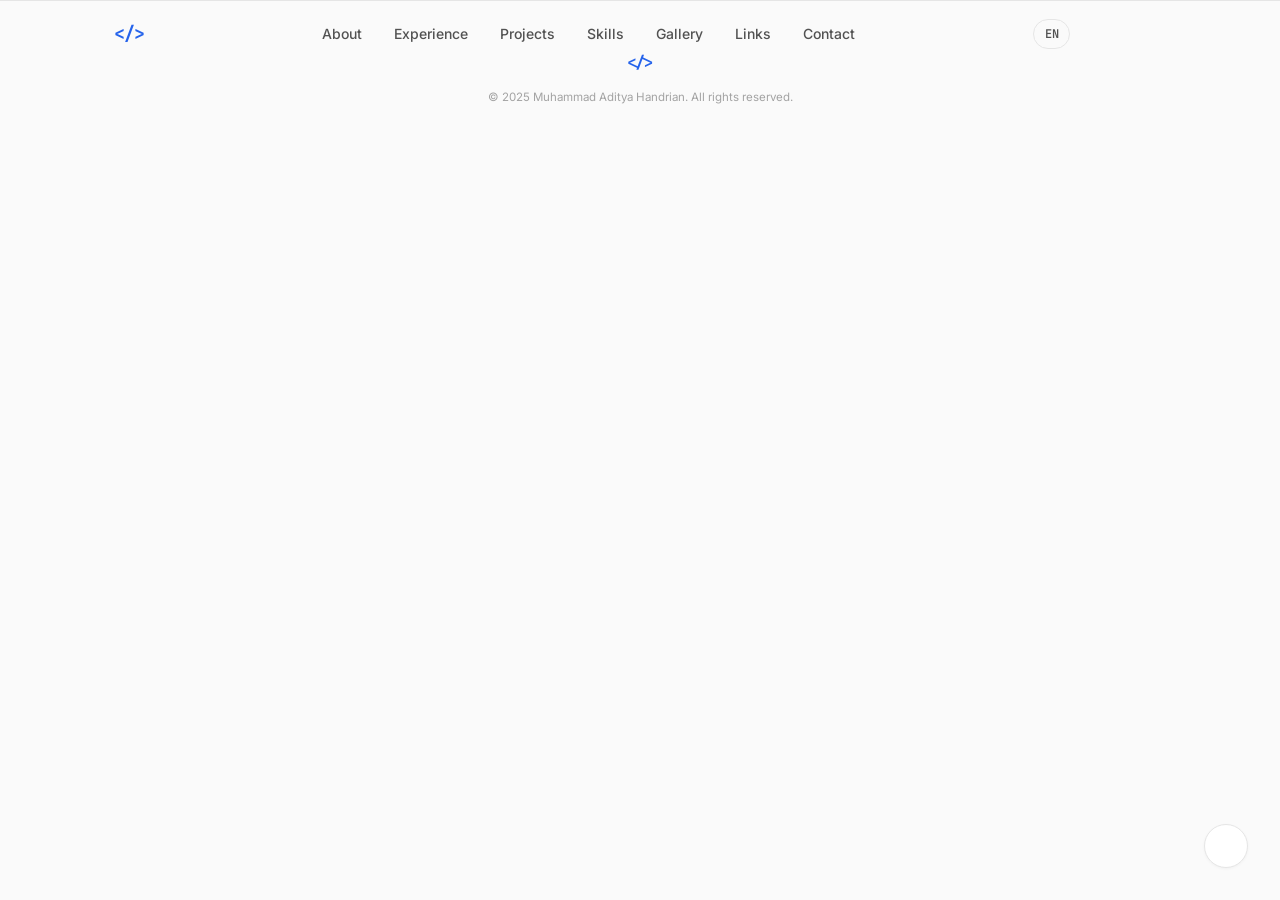
==== index.html @ bb3c5d25 "feat: redesign portfolio with minimalist theme - Clean, modern minimalist design with generous white" ====
<!DOCTYPE html>
<html lang="en" data-theme="dark">
<head>
    <meta charset="UTF-8">
    <meta name="viewport" content="width=device-width, initial-scale=1.0">
    <meta name="description" content="Muhammad Aditya Handrian | Informatics Engineering Student at ITS. Portfolio showcasing experience in business analysis, software development, and leadership.">
    <meta name="author" content="Muhammad Aditya Handrian">
    
    <!-- Open Graph / Facebook -->
    <meta property="og:type" content="website">
    <meta property="og:url" content="https://adityahandrian.github.io/">
    <meta property="og:title" content="Muhammad Aditya Handrian | Portfolio">
    <meta property="og:description" content="Informatics Engineering Student at ITS &amp; Business Analyst. Showcasing projects in software development, machine learning, and cloud computing.">
    <meta property="og:image" content="https://adityahandrian.github.io/assets/profile.jpg">

    <!-- Twitter -->
    <meta property="twitter:card" content="summary_large_image">
    <meta property="twitter:url" content="https://adityahandrian.github.io/">
    <meta property="twitter:title" content="Muhammad Aditya Handrian | Portfolio">
    <meta property="twitter:description" content="Informatics Engineering Student at ITS &amp; Business Analyst. Showcasing projects in software development, machine learning, and cloud computing.">
    <meta property="twitter:image" content="https://adityahandrian.github.io/assets/profile.jpg">

    <title>Aditya Handrian | Portfolio</title>
    <link rel="preconnect" href="https://fonts.googleapis.com">
    <link rel="preconnect" href="https://fonts.gstatic.com" crossorigin>
    <link href="https://fonts.googleapis.com/css2?family=Inter:wght@300;400;500;600;700;800&family=JetBrains+Mono:wght@400;500&display=swap" rel="stylesheet">
    <script src="https://unpkg.com/lucide@latest/dist/umd/lucide.js"></script>
    <link rel="stylesheet" href="style.css?v=3.0">
</head>
<body>

    <!-- NAVBAR -->
    <nav class="navbar" id="navbar">
        <div class="nav-container">
            <a href="#about" class="nav-logo"><span class="logo-bracket">&lt;/&gt;</span></a>
            <ul class="nav-links" id="navLinks">
                <li><a href="#about" class="nav-link" data-lang-en="About" data-lang-id="Tentang">About</a></li>
                <li><a href="#experience" class="nav-link" data-lang-en="Experience" data-lang-id="Pengalaman">Experience</a></li>
                <li><a href="#projects" class="nav-link" data-lang-en="Projects" data-lang-id="Proyek">Projects</a></li>
                <li><a href="#skills" class="nav-link" data-lang-en="Skills" data-lang-id="Keahlian">Skills</a></li>
                <li><a href="#gallery" class="nav-link" data-lang-en="Gallery" data-lang-id="Galeri">Gallery</a></li>
                <li><a href="#links" class="nav-link" data-lang-en="Links" data-lang-id="Tautan">Links</a></li>
                <li><a href="#contact" class="nav-link" data-lang-en="Contact" data-lang-id="Kontak">Contact</a></li>
            </ul>
            <div style="display: flex; align-items: center; gap: 0.75rem;">
                <button class="lang-toggle" id="langToggle" aria-label="Switch language">EN</button>
                <button class="share-btn-nav" id="shareBtnNav" aria-label="Share profile" title="Share Profile">
                    <i data-lucide="share-2" style="width: 18px; height: 18px;"></i>
                </button>
                <button class="theme-toggle" id="themeToggle" aria-label="Toggle theme">
                    <i data-lucide="moon" class="icon-moon"></i>
                    <i data-lucide="sun" class="icon-sun" style="display: none;"></i>
                </button>
                <button class="nav-toggle" id="navToggle" aria-label="Toggle navigation"><span class="hamburger"></span></button>
            </div>
        </div>
    </nav>

    <!-- ABOUT / HERO -->
    <section class="about-hero page-section" id="about">
        <div class="container relative">
            <div class="about-hero-grid">
                <div class="about-hero-content">
                    <div class="hero-badge"><span class="badge-dot"></span><span data-lang-en="Open to Opportunities" data-lang-id="Terbuka untuk Peluang">Open to Opportunities</span></div>
                    <h1 class="hero-name">Muhammad Aditya<br><span class="hero-name--accent">Handrian</span></h1>
                    <p class="hero-title"><span data-lang-en="Undergraduate Informatics Engineering Student at" data-lang-id="Mahasiswa S1 Teknik Informatika di">Undergraduate Informatics Engineering Student at</span> <span class="text-accent">ITS</span></p>
                    
                    <div class="about-text-modern">
                        <p data-lang-en="I'm Aditya, an Informatics Engineering student at <strong>Institut Teknologi Sepuluh Nopember (ITS)</strong>. I'm drawn to the intersection where technology meets real-world impact, translating technical concepts into solutions that genuinely help people and organizations." data-lang-id="Saya Aditya, mahasiswa Teknik Informatika di <strong>Institut Teknologi Sepuluh Nopember (ITS)</strong>. Saya tertarik pada titik temu antara teknologi dan dampak dunia nyata, menerjemahkan konsep teknis menjadi solusi yang benar-benar membantu orang dan organisasi.">I'm Aditya, an Informatics Engineering student at <strong>Institut Teknologi Sepuluh Nopember (ITS)</strong>. I'm drawn to the intersection where technology meets real-world impact, translating technical concepts into solutions that genuinely help people and organizations.</p>
                        <p data-lang-en="What excites me most is the chance to work with diverse teams where each member brings something unique to the table. I've gained hands-on experience as a <strong>Business Analyst Intern</strong>, a <strong>Teaching Assistant</strong>, and a <strong>Frontend Web Engineer</strong>. These roles have taught me the importance of empathy, clear communication, and seeing problems from multiple perspectives." data-lang-id="Yang paling membuat saya bersemangat adalah kesempatan untuk bekerja dengan tim yang beragam di mana setiap anggota membawa sesuatu yang unik. Saya telah memperoleh pengalaman langsung sebagai <strong>Magang Business Analyst</strong>, <strong>Asisten Dosen</strong>, dan <strong>Frontend Web Engineer</strong>. Peran-peran ini telah mengajarkan saya pentingnya empati, komunikasi yang jelas, dan melihat masalah dari berbagai perspektif.">What excites me most is the chance to work with diverse teams where each member brings something unique to the table. I've gained hands-on experience as a <strong>Business Analyst Intern</strong>, a <strong>Teaching Assistant</strong>, and a <strong>Frontend Web Engineer</strong>. These roles have taught me the importance of empathy, clear communication, and seeing problems from multiple perspectives.</p>
                        <p data-lang-en="I believe the best outcomes come from collaborative teamwork and a willingness to adapt. I'm always looking for opportunities to contribute, learn alongside others, and dive into new frameworks to expand my skill set." data-lang-id="Saya percaya hasil terbaik datang dari kerja sama tim yang kolaboratif dan kesediaan untuk beradaptasi. Saya selalu mencari peluang untuk berkontribusi, belajar bersama orang lain, dan mendalami framework baru untuk memperluas keahlian saya.">I believe the best outcomes come from collaborative teamwork and a willingness to adapt. I'm always looking for opportunities to contribute, learn alongside others, and dive into new frameworks to expand my skill set.</p>
                    </div>

                    <div class="hero-cta">
                        <a href="#contact" class="btn btn--primary"><i data-lucide="send" class="btn-icon"></i><span data-lang-en="Get in Touch" data-lang-id="Hubungi Saya">Get in Touch</span></a>
                        <a href="#experience" class="btn btn--outline"><i data-lucide="briefcase" class="btn-icon"></i><span data-lang-en="View Experience" data-lang-id="Lihat Pengalaman">View Experience</span></a>
                        <div class="resume-dropdown" id="heroResumeDropdown">
                            <button class="btn btn--outline btn-resume" id="heroResumeBtnToggle" aria-haspopup="true" aria-expanded="false">
                                <i data-lucide="file-text" class="btn-icon"></i>
                                <span data-lang-en="Resume / CV" data-lang-id="CV / Resume">Resume / CV</span>
                                <i data-lucide="chevron-down" class="btn-chevron"></i>
                            </button>
                            <div class="resume-dropdown-menu" id="heroResumeMenu">
                                <a href="assets/resume.pdf" target="_blank" class="resume-dropdown-item">
                                    <i data-lucide="eye"></i>
                                    <span data-lang-en="View Resume" data-lang-id="Lihat CV (Tanpa Unduh)">View Resume</span>
                                </a>
                                <a href="assets/resume.pdf" download="Muhammad_Aditya_Handrian_Resume.pdf" class="resume-dropdown-item">
                                    <i data-lucide="download"></i>
                                    <span data-lang-en="Download Resume" data-lang-id="Unduh CV">Download Resume</span>
                                </a>
                            </div>
                        </div>
                    </div>
                    
                    <div class="about-stats-modern">
                        <div class="stat-card"><div class="stat-icon"><i data-lucide="code-2"></i></div><div class="stat-info"><span class="stat-number">7+</span><span class="stat-label" data-lang-en="Technologies" data-lang-id="Teknologi">Technologies</span></div></div>
                        <div class="stat-card"><div class="stat-icon"><i data-lucide="award"></i></div><div class="stat-info"><span class="stat-number">9+</span><span class="stat-label" data-lang-en="Certifications" data-lang-id="Sertifikasi">Certifications</span></div></div>
                        <div class="stat-card"><div class="stat-icon"><i data-lucide="users"></i></div><div class="stat-info"><span class="stat-number">6+</span><span class="stat-label" data-lang-en="Organizations" data-lang-id="Organisasi">Organizations</span></div></div>
                    </div>
                </div>

                <div class="about-image-wrapper">
                    <div class="about-image-container">
                        <div class="about-image-fallback">
                            <span class="fallback-initials">AH</span>
                        </div>
                        <img src="assets/profile.jpg" alt="Muhammad Aditya Handrian" class="about-image" onload="this.previousElementSibling.style.display='none';" onerror="this.style.display='none'; this.previousElementSibling.style.display='flex';">
                    </div>
                </div>
            </div>
        </div>
    </section>

    <!-- EXPERIENCE -->
    <section class="section section--alt page-section" id="experience">
        <div class="container">
            <div class="section-header"><span class="section-label">02 / Experience</span><h2 class="section-title" data-lang-en="Where I've Contributed" data-lang-id="Kontribusi Saya">Where I've Contributed</h2></div>
            <div class="exp-tabs">
                <button class="exp-tab active" data-tab="professional"><i data-lucide="briefcase"></i> <span data-lang-en="Professional" data-lang-id="Profesional">Professional</span></button>
                <button class="exp-tab" data-tab="academic"><i data-lucide="graduation-cap"></i> <span data-lang-en="Academic" data-lang-id="Akademik">Academic</span></button>
                <button class="exp-tab" data-tab="organization"><i data-lucide="users"></i> <span data-lang-en="Organization" data-lang-id="Organisasi">Organization</span></button>
            </div>

            <!-- Professional Tab -->
            <div class="exp-content active" id="tab-professional">
                <div class="timeline">
                    <div class="timeline-item"><div class="timeline-marker"></div><div class="timeline-card">
                        <div class="timeline-header"><div><h3 class="timeline-role" data-lang-en="Business Analyst Intern" data-lang-id="Magang Business Analyst">Business Analyst Intern</h3><p class="timeline-company">DOT Indonesia</p></div><span class="timeline-date" data-lang-en="Feb 2026 - Present" data-lang-id="Feb 2026 - Sekarang">Feb 2026 - Present</span></div>
                        <p class="timeline-desc" data-lang-en="Collaborating with stakeholders to gather and document business requirements, ensuring technical solutions align with business objectives. Working closely with cross-functional teams to analyze workflows and support data-driven decision-making." data-lang-id="Berkolaborasi dengan pemangku kepentingan untuk mengumpulkan dan mendokumentasikan kebutuhan bisnis, memastikan solusi teknis selaras dengan tujuan bisnis. Bekerja sama dengan tim lintas fungsi untuk menganalisis alur kerja dan mendukung pengambilan keputusan berbasis data.">Collaborating with stakeholders to gather and document business requirements, ensuring technical solutions align with business objectives. Working closely with cross-functional teams to analyze workflows and support data-driven decision-making.</p>
                        <div class="timeline-tags"><span class="tag" data-lang-en="Business Analysis" data-lang-id="Analisis Bisnis">Business Analysis</span><span class="tag" data-lang-en="Stakeholder Management" data-lang-id="Manajemen Stakeholder">Stakeholder Management</span><span class="tag" data-lang-en="Documentation" data-lang-id="Dokumentasi">Documentation</span></div>
                    </div></div>
                    <div class="timeline-item"><div class="timeline-marker"></div><div class="timeline-card">
                        <div class="timeline-header"><div><h3 class="timeline-role" data-lang-en="Event Staff" data-lang-id="Staf Acara">Event Staff</h3><p class="timeline-company">PM-BEM BERDAMPAK 2025 | Ministry of Education &amp; Culture</p></div><span class="timeline-date">Jul - Dec 2025</span></div>
                        <p class="timeline-desc" data-lang-en="Supported event coordination for a national-level education initiative under Indonesia's Ministry of Education and Culture, contributing to impactful programs that reached communities across East Java." data-lang-id="Mendukung koordinasi acara untuk inisiatif pendidikan tingkat nasional di bawah Kementerian Pendidikan &amp; Kebudayaan RI, berkontribusi pada program-program berdampak yang menjangkau masyarakat di seluruh Jawa Timur.">Supported event coordination for a national-level education initiative under Indonesia's Ministry of Education and Culture, contributing to impactful programs that reached communities across East Java.</p>
                        <div class="timeline-tags"><span class="tag" data-lang-en="Government" data-lang-id="Pemerintah">Government</span><span class="tag" data-lang-en="Event Coordination" data-lang-id="Koordinasi Acara">Event Coordination</span><span class="tag" data-lang-en="Education" data-lang-id="Pendidikan">Education</span></div>
                    </div></div>
                </div>
            </div>

            <!-- Academic Tab -->
            <div class="exp-content" id="tab-academic">
                <div class="timeline">
                    <div class="timeline-item"><div class="timeline-marker"></div><div class="timeline-card">
                        <div class="timeline-header"><div><h3 class="timeline-role" data-lang-en="Bachelor of Informatics Engineering (B.S.)" data-lang-id="S1 Teknik Informatika">Bachelor of Informatics Engineering (B.S.)</h3><p class="timeline-company">Institut Teknologi Sepuluh Nopember (ITS)</p></div><span class="timeline-date" data-lang-en="2023 - Present" data-lang-id="2023 - Sekarang">2023 - Present</span></div>
                        <p class="timeline-desc" data-lang-en="Pursuing an undergraduate degree in Informatics Engineering with a focus on software engineering, database design, and systems analysis. Maintained active involvement in academic labs and student-led engineering initiatives." data-lang-id="Menempuh pendidikan sarjana S1 Teknik Informatika dengan fokus pada rekayasa perangkat lunak, perancangan basis data, dan analisis sistem. Aktif berpartisipasi dalam laboratorium akademik dan inisiatif rekayasa mahasiswa.">Pursuing an undergraduate degree in Informatics Engineering with a focus on software engineering, database design, and systems analysis. Maintained active involvement in academic labs and student-led engineering initiatives.</p>
                        <div class="timeline-tags"><span class="tag">ITS Surabaya</span><span class="tag" data-lang-en="Software Engineering" data-lang-id="Rekayasa Perangkat Lunak">Software Engineering</span><span class="tag" data-lang-en="Database Systems" data-lang-id="Sistem Basis Data">Database Systems</span><span class="tag" data-lang-en="Algorithms &amp; Data Structures" data-lang-id="Algoritma &amp; Struktur Data">Algorithms &amp; Data Structures</span></div>
                    </div></div>
                    <div class="timeline-item"><div class="timeline-marker"></div><div class="timeline-card">
                        <div class="timeline-header"><div><h3 class="timeline-role" data-lang-en="Teaching Assistant - Software Development Concepts" data-lang-id="Asisten Dosen - Konsep Pengembangan Perangkat Lunak">Teaching Assistant - Software Development Concepts</h3><p class="timeline-company">Institut Teknologi Sepuluh Nopember (ITS)</p></div><span class="timeline-date" data-lang-en="Aug 2025 - Jan 2026" data-lang-id="Agt 2025 - Jan 2026">Aug 2025 - Jan 2026</span></div>
                        <p class="timeline-desc" data-lang-en="Had the privilege of supporting fellow students in understanding core software development methodologies. Facilitated lab sessions, reviewed assignments, and guided peers through practical exercises, learning just as much as I taught in the process." data-lang-id="Mendapat kehormatan untuk mendukung rekan mahasiswa dalam memahami metodologi inti pengembangan perangkat lunak. Memfasilitasi sesi laboratorium, meninjau tugas, dan membimbing rekan sejawat melalui latihan praktis, belajar sama banyaknya dengan yang saya ajarkan dalam prosesnya.">Had the privilege of supporting fellow students in understanding core software development methodologies. Facilitated lab sessions, reviewed assignments, and guided peers through practical exercises, learning just as much as I taught in the process.</p>
                        <div class="timeline-tags"><span class="tag" data-lang-en="Mentoring" data-lang-id="Bimbingan">Mentoring</span><span class="tag" data-lang-en="Software Development" data-lang-id="Pengembangan Perangkat Lunak">Software Development</span><span class="tag" data-lang-en="Peer Learning" data-lang-id="Belajar Bersama">Peer Learning</span></div>
                    </div></div>
                    <div class="timeline-item"><div class="timeline-marker"></div><div class="timeline-card">
                        <div class="timeline-header"><div><h3 class="timeline-role" data-lang-en="Frontend Web Engineer - MONA" data-lang-id="Frontend Web Engineer - MONA">Frontend Web Engineer - MONA</h3><p class="timeline-company">Institut Teknologi Sepuluh Nopember (ITS)</p></div><span class="timeline-date">Sep - Dec 2025</span></div>
                        <p class="timeline-desc" data-lang-en="Developed the frontend for MONA, an AI-powered financial management application. Focused on crafting an intuitive, user-friendly interface that makes complex financial data feel approachable and actionable." data-lang-id="Mengembangkan frontend untuk MONA, aplikasi pengelolaan keuangan berbasis AI. Berfokus pada pembuatan antarmuka yang intuitif dan ramah pengguna yang membuat data keuangan kompleks terasa mudah dipahami dan ditindaklanjuti.">Developed the frontend for MONA, an AI-powered financial management application. Focused on crafting an intuitive, user-friendly interface that makes complex financial data feel approachable and actionable.</p>
                        <div class="timeline-tags"><span class="tag" data-lang-en="Frontend Development" data-lang-id="Pengembangan Frontend">Frontend Development</span><span class="tag" data-lang-en="AI Integration" data-lang-id="Integrasi AI">AI Integration</span><span class="tag">UI/UX</span></div>
                    </div></div>
                    <div class="timeline-item"><div class="timeline-marker"></div><div class="timeline-card">
                        <div class="timeline-header"><div><h3 class="timeline-role" data-lang-en="Guest Speaker" data-lang-id="Pembicara Tamu">Guest Speaker</h3><p class="timeline-company">ITS CAMP 2025</p></div><span class="timeline-date" data-lang-en="Aug 2025" data-lang-id="Agt 2025">Aug 2025</span></div>
                        <p class="timeline-desc" data-lang-en='Presented a session on "Digital Ethics &amp; Wise Communication in the Technology Era" to inspire and educate new students on responsible digital behavior and effective communication.' data-lang-id='Mempresentasikan sesi tentang "Etika Digital &amp; Komunikasi Bijak di Era Teknologi" untuk menginspirasi dan mengedukasi mahasiswa baru tentang perilaku digital yang bertanggung jawab dan komunikasi yang efektif.'>Presented a session on "Digital Ethics &amp; Wise Communication in the Technology Era" to inspire and educate new students on responsible digital behavior and effective communication.</p>
                        <div class="timeline-tags"><span class="tag" data-lang-en="Public Speaking" data-lang-id="Presentasi Publik">Public Speaking</span><span class="tag" data-lang-en="Digital Ethics" data-lang-id="Etika Digital">Digital Ethics</span><span class="tag" data-lang-en="Communication" data-lang-id="Komunikasi">Communication</span></div>
                    </div></div>
                </div>
            </div>

            <!-- Organization Tab -->
            <div class="exp-content" id="tab-organization">
                <div class="timeline">
                    <div class="timeline-item"><div class="timeline-marker"></div><div class="timeline-card">
                        <div class="timeline-header"><div><h3 class="timeline-role" data-lang-en="Staff of Social &amp; Community Affairs Ministry" data-lang-id="Staf Kementerian Sosial &amp; Pengabdian Masyarakat">Staff of Social &amp; Community Affairs Ministry</h3><p class="timeline-company">BEM ITS</p></div><span class="timeline-date">Mar 2025 - Apr 2026</span></div>
                        <p class="timeline-desc" data-lang-en="Contributed to social impact programs under the Student Executive Board of ITS, including serving as <strong>Project Officer for SOCARE 2025</strong> and <strong>Head of Consumption Division for ITS Mengajar for Indonesia 2025</strong>." data-lang-id="Berkontribusi pada program dampak sosial di bawah Badan Eksekutif Mahasiswa (BEM) ITS, termasuk menjabat sebagai <strong>Project Officer SOCARE 2025</strong> dan <strong>Ketua Divisi Konsumsi ITS Mengajar untuk Indonesia 2025</strong>.">Contributed to social impact programs under the Student Executive Board of ITS, including serving as <strong>Project Officer for SOCARE 2025</strong> and <strong>Head of Consumption Division for ITS Mengajar for Indonesia 2025</strong>.</p>
                        <div class="timeline-tags"><span class="tag" data-lang-en="Social Impact" data-lang-id="Dampak Sosial">Social Impact</span><span class="tag" data-lang-en="Project Management" data-lang-id="Manajemen Proyek">Project Management</span><span class="tag" data-lang-en="Community Service" data-lang-id="Pengabdian Masyarakat">Community Service</span></div>
                    </div></div>
                    <div class="timeline-item"><div class="timeline-marker"></div><div class="timeline-card">
                        <div class="timeline-header"><div><h3 class="timeline-role" data-lang-en="Head of Event Division - INCLENATION 2025" data-lang-id="Ketua Divisi Acara - INCLENATION 2025">Head of Event Division - INCLENATION 2025</h3><p class="timeline-company">BEM FTEIC ITS</p></div><span class="timeline-date">Mar - Aug 2025</span></div>
                        <p class="timeline-desc" data-lang-en="Led the event planning division, working with a dedicated team to conceptualize, organize, and deliver engaging events. This role taught me a great deal about delegation, creative problem-solving, and the value of empowering team members." data-lang-id="Memimpin divisi perencanaan acara, bekerja dengan tim yang berdedikasi untuk mengonseptualisasikan, menyelenggarakan, dan menyajikan acara-acara yang menarik. Peran ini mengajarkan saya banyak hal tentang delegasi, pemecahan masalah secara kreatif, dan nilai pemberdayaan anggota tim.">Led the event planning division, working with a dedicated team to conceptualize, organize, and deliver engaging events. This role taught me a great deal about delegation, creative problem-solving, and the value of empowering team members.</p>
                        <div class="timeline-tags"><span class="tag" data-lang-en="Leadership" data-lang-id="Kepemimpinan">Leadership</span><span class="tag" data-lang-en="Event Planning" data-lang-id="Perencanaan Acara">Event Planning</span><span class="tag" data-lang-en="Team Empowerment" data-lang-id="Pemberdayaan Tim">Team Empowerment</span></div>
                    </div></div>
                    <div class="timeline-item"><div class="timeline-marker"></div><div class="timeline-card">
                        <div class="timeline-header"><div><h3 class="timeline-role" data-lang-en="Staff of Student Social Development &amp; Mentor" data-lang-id="Staf Pengembangan Sosial Mahasiswa &amp; Mentor">Staff of Student Social Development &amp; Mentor</h3><p class="timeline-company">HMTC ITS</p></div><span class="timeline-date">Feb 2025 - Feb 2026</span></div>
                        <p class="timeline-desc" data-lang-en="Actively contributed to student development programs, including mentoring for <strong>Nawasena</strong> and organizing <strong>HGTS (HMTC Goes to School) 2025</strong>, an outreach initiative introducing high school students to computer science." data-lang-id="Berkontribusi aktif dalam program pengembangan mahasiswa, termasuk mentoring untuk <strong>Nawasena</strong> dan mengorganisir <strong>HGTS (HMTC Goes to School) 2025</strong>, sebuah inisiatif penjangkauan untuk memperkenalkan ilmu komputer kepada siswa SMA.">Actively contributed to student development programs, including mentoring for <strong>Nawasena</strong> and organizing <strong>HGTS (HMTC Goes to School) 2025</strong>, an outreach initiative introducing high school students to computer science.</p>
                        <div class="timeline-tags"><span class="tag" data-lang-en="Mentoring" data-lang-id="Bimbingan">Mentoring</span><span class="tag" data-lang-en="Student Outreach" data-lang-id="Sosialisasi Siswa">Student Outreach</span><span class="tag" data-lang-en="Community" data-lang-id="Komunitas">Community</span></div>
                    </div></div>
                    <div class="timeline-item"><div class="timeline-marker"></div><div class="timeline-card">
                        <div class="timeline-header"><div><h3 class="timeline-role" data-lang-en="Public Relations Staff &amp; MC" data-lang-id="Staf Hubungan Masyarakat &amp; MC">Public Relations Staff &amp; MC</h3><p class="timeline-company">Schematics ITS</p></div><span class="timeline-date" data-lang-en="Mar - Nov 2024" data-lang-id="Mar - Nov 2024">Mar - Nov 2024</span></div>
                        <p class="timeline-desc" data-lang-en="Managed public communications and served as Master of Ceremonies for the Bootcamp &amp; Seminar of Technology - Basic, connecting audiences with technology insights through engaging presentations." data-lang-id="Mengelola komunikasi publik dan bertindak sebagai Master of Ceremonies untuk Bootcamp &amp; Seminar Teknologi - Basic, menghubungkan audiens dengan wawasan teknologi melalui presentasi yang menarik.">Managed public communications and served as Master of Ceremonies for the Bootcamp &amp; Seminar of Technology - Basic, connecting audiences with technology insights through engaging presentations.</p>
                        <div class="timeline-tags"><span class="tag" data-lang-en="Public Relations" data-lang-id="Hubungan Masyarakat">Public Relations</span><span class="tag">MC</span><span class="tag" data-lang-en="Communication" data-lang-id="Komunikasi">Communication</span></div>
                    </div></div>
                    <div class="timeline-item"><div class="timeline-marker"></div><div class="timeline-card">
                        <div class="timeline-header"><div><h3 class="timeline-role" data-lang-en="Event Staff" data-lang-id="Staf Acara">Event Staff</h3><p class="timeline-company">BEM FTEIC ITS &amp; PAMMITS</p></div><span class="timeline-date">Mar - Dec 2024</span></div>
                        <p class="timeline-desc" data-lang-en="Supported event execution for ELITEXPESRAF 2024, Inclenation 2024, and PAMMITS, gaining valuable experience in logistics, coordination, and teamwork across multiple large-scale campus events." data-lang-id="Mendukung pelaksanaan acara untuk ELITEXPESRAF 2024, Inclenation 2024, dan PAMMITS, memperoleh pengalaman berharga dalam logistik, koordinasi, dan kerja tim di berbagai acara kampus skala besar.">Supported event execution for ELITEXPESRAF 2024, Inclenation 2024, and PAMMITS, gaining valuable experience in logistics, coordination, and teamwork across multiple large-scale campus events.</p>
                        <div class="timeline-tags"><span class="tag" data-lang-en="Event Management" data-lang-id="Manajemen Acara">Event Management</span><span class="tag" data-lang-en="Logistics" data-lang-id="Logistik">Logistics</span><span class="tag" data-lang-en="Teamwork" data-lang-id="Kerja Tim">Teamwork</span></div>
                    </div></div>
                </div>
            </div>
        </div>
    </section>

    <!-- PROJECTS -->
    <section class="section page-section" id="projects">
        <div class="container">
            <div class="section-header"><span class="section-label">03 / Projects</span><h2 class="section-title" data-lang-en="Things I've Built" data-lang-id="Karya Saya">Things I've Built</h2></div>
            <div class="projects-grid">
                <!-- MONA -->
                <div class="project-card project-card--featured">
                    <div class="project-card__image-container">
                        <div class="browser-mockup">
                            <div class="browser-mockup__header">
                                <div class="browser-mockup__dots">
                                    <span class="browser-mockup__dot"></span>
                                    <span class="browser-mockup__dot"></span>
                                    <span class="browser-mockup__dot"></span>
                                </div>
                                <div class="browser-mockup__address">senopati.its.ac.id/mona</div>
                            </div>
                            <div class="project-card__slider">
                                <div class="project-card__slides">
                                    <div class="project-card__slide"><img src="assets/Project/Mona/image.png" alt="MONA Screenshot 1" data-gallery-category="project-mona" data-image-index="0"></div>
                                    <div class="project-card__slide"><img src="assets/Project/Mona/image (1).png" alt="MONA Screenshot 2" data-gallery-category="project-mona" data-image-index="1"></div>
                                </div>
                                <button class="project-slider-btn project-slider-btn--prev" aria-label="Previous screenshot"><i data-lucide="chevron-left"></i></button>
                                <button class="project-slider-btn project-slider-btn--next" aria-label="Next screenshot"><i data-lucide="chevron-right"></i></button>
                                <div class="project-slider-dots">
                                    <span class="project-slider-dot active"></span>
                                    <span class="project-slider-dot"></span>
                                </div>
                            </div>
                        </div>
                    </div>
                    <div class="project-card__content">
                        <div class="project-card__top"><div class="project-card__icon"><i data-lucide="wallet"></i></div><span class="project-card__label" data-lang-en="Featured Project" data-lang-id="Proyek Utama">Featured Project</span></div>
                        <h3 class="project-card__title">MONA <span class="project-card__title--sub">(Money Assistant)</span></h3>
                        <p class="project-card__subtitle" data-lang-en="Your Intelligent Personal Finance Companion" data-lang-id="Asisten Finansial Pribadi Cerdas Anda">Your Intelligent Personal Finance Companion</p>
                        <p class="project-card__desc" data-lang-en="MONA is an intelligent personal finance companion designed to help users take complete control of their financial future. Built with modern technology and user-centric design, MONA makes managing money simple, secure, and insightful. Contributed as a Frontend Web Engineer, crafting the interface that brings complex financial data to life." data-lang-id="MONA adalah asisten keuangan pribadi cerdas yang dirancang untuk membantu pengguna mengendalikan masa depan finansial mereka. Dibangun dengan teknologi modern dan desain yang berpusat pada pengguna, MONA membuat pengelolaan uang menjadi sederhana, aman, dan berwawasan luas. Berkontribusi sebagai Frontend Web Engineer, merancang antarmuka yang menghidupkan data keuangan yang kompleks.">MONA is an intelligent personal finance companion designed to help users take complete control of their financial future. Built with modern technology and user-centric design, MONA makes managing money simple, secure, and insightful. Contributed as a Frontend Web Engineer, crafting the interface that brings complex financial data to life.</p>
                        <div class="project-card__tech"><span class="tech-badge" data-lang-en="Frontend Engineering" data-lang-id="Rekayasa Frontend">Frontend Engineering</span><span class="tech-badge" data-lang-en="AI Integration" data-lang-id="Integrasi AI">AI Integration</span><span class="tech-badge">UI/UX Design</span><span class="tech-badge">FinTech</span></div>
                        <div class="project-card__bottom">
                            <div class="project-card__role"><i data-lucide="user" class="role-icon"></i><span data-lang-en="Role: Frontend Web Engineer" data-lang-id="Peran: Frontend Web Engineer">Role: Frontend Web Engineer</span></div>
                            <a href="https://senopati.its.ac.id/mona" target="_blank" rel="noopener noreferrer" class="project-card__link"><i data-lucide="external-link"></i><span data-lang-en="Visit Platform" data-lang-id="Kunjungi Platform">Visit Platform</span></a>
                        </div>
                    </div>
                </div>

                <!-- Pelita -->
                <div class="project-card project-card--featured">
                    <div class="project-card__image-container">
                        <div class="phone-mockup">
                            <div class="phone-mockup__speaker"></div>
                            <div class="project-card__slider">
                                <div class="project-card__slides">
                                    <div class="project-card__slide"><img src="assets/Project/Pelita/d7e94b10-2734-49cf-8708-bcc07bcc9039.jpg" alt="Pelita Screenshot 1" data-gallery-category="project-pelita" data-image-index="0"></div>
                                    <div class="project-card__slide"><img src="assets/Project/Pelita/b0dc643f-a807-4aff-bc85-608408d337e7.jpg" alt="Pelita Screenshot 2" data-gallery-category="project-pelita" data-image-index="1"></div>
                                    <div class="project-card__slide"><img src="assets/Project/Pelita/8415ea43-351f-4734-b07c-0012fa416c3e.jpg" alt="Pelita Screenshot 3" data-gallery-category="project-pelita" data-image-index="2"></div>
                                </div>
                                <button class="project-slider-btn project-slider-btn--prev" aria-label="Previous screenshot"><i data-lucide="chevron-left"></i></button>
                                <button class="project-slider-btn project-slider-btn--next" aria-label="Next screenshot"><i data-lucide="chevron-right"></i></button>
                                <div class="project-slider-dots">
                                    <span class="project-slider-dot active"></span>
                                    <span class="project-slider-dot"></span>
                                    <span class="project-slider-dot"></span>
                                </div>
                            </div>
                        </div>
                    </div>
                    <div class="project-card__content">
                        <div class="project-card__top">
                            <div class="project-card__icon" style="background: rgba(16, 185, 129, 0.1); color: #10b981;">
                                <i data-lucide="accessibility"></i>
                            </div>
                            <span class="project-card__label" data-lang-en="Featured Project" data-lang-id="Proyek Utama">Featured Project</span>
                        </div>
                        <h3 class="project-card__title">Pelita <span class="project-card__title--sub">(Accessibility Superapp)</span></h3>
                        <p class="project-card__subtitle" data-lang-en="Voice &amp; Haptic Guided Assistant for Visually Impaired" data-lang-id="Asisten Panduan Suara &amp; Haptic untuk Tunanetra">Voice &amp; Haptic Guided Assistant for Visually Impaired</p>
                        <p class="project-card__desc" data-lang-en="An accessibility superapp designed for visually impaired users. Features a custom tactile GestureShell loop navigation engine, on-device Edge AI using TensorFlow Lite for real-time object detection (Quantized MobileNet SSD) and Google ML Kit for Text/Banknote Recognition, and a telemetry-based safety service that uses accelerometer sensors to detect falls or panic states to trigger emergency GPS messages." data-lang-id="Superapp aksesibilitas yang dirancang untuk pengguna tunanetra. Menampilkan mesin navigasi loop taktil GestureShell kustom, Edge AI langsung di perangkat menggunakan TensorFlow Lite untuk deteksi objek real-time (Quantized MobileNet SSD) dan Google ML Kit untuk Pengenalan Teks/Uang Kertas, serta layanan keselamatan berbasis telemetri yang menggunakan sensor akselerometer untuk mendeteksi jatuh atau kondisi panik guna memicu pesan GPS darurat.">An accessibility superapp designed for visually impaired users. Features a custom tactile GestureShell loop navigation engine, on-device Edge AI using TensorFlow Lite for real-time object detection (Quantized MobileNet SSD) and Google ML Kit for Text/Banknote Recognition, and a telemetry-based safety service that uses accelerometer sensors to detect falls or panic states to trigger emergency GPS messages.</p>
                        <div class="project-card__tech">
                            <span class="tech-badge">Flutter</span>
                            <span class="tech-badge">Dart</span>
                            <span class="tech-badge">TFLite (Edge AI)</span>
                            <span class="tech-badge">Google ML Kit</span>
                            <span class="tech-badge">Riverpod</span>
                            <span class="tech-badge">Isar DB</span>
                            <span class="tech-badge" data-lang-en="Sensor Telemetry" data-lang-id="Telemetri Sensor">Sensor Telemetry</span>
                        </div>
                        <div class="project-card__bottom">
                            <div class="project-card__role">
                                <i data-lucide="user" class="role-icon"></i>
                                <span data-lang-en="Role: Lead Mobile &amp; AI Developer" data-lang-id="Peran: Pengembang Mobile &amp; AI Utama">Role: Lead Mobile &amp; AI Developer</span>
                            </div>
                            <a href="https://github.com/AdityaHandrian/Pelita.git" target="_blank" rel="noopener noreferrer" class="project-card__link">
                                <i data-lucide="github"></i>
                                <span data-lang-en="Source Code" data-lang-id="Kode Sumber">Source Code</span>
                            </a>
                        </div>
                    </div>
                </div>

                <!-- Product Recommendation System -->
                <div class="project-card">
                    <div class="project-card__image-container">
                        <div class="browser-mockup">
                            <div class="browser-mockup__header">
                                <div class="browser-mockup__dots">
                                    <span class="browser-mockup__dot"></span>
                                    <span class="browser-mockup__dot"></span>
                                    <span class="browser-mockup__dot"></span>
                                </div>
                                <div class="browser-mockup__address">localhost:8501</div>
                            </div>
                            <div class="project-card__slider">
                                <div class="project-card__slides">
                                    <div class="project-card__slide"><img src="assets/Project/Product Recommendation System/0.png" alt="Recommendation System Screenshot 1" data-gallery-category="project-rec" data-image-index="0"></div>
                                    <div class="project-card__slide"><img src="assets/Project/Product Recommendation System/0 (1).png" alt="Recommendation System Screenshot 2" data-gallery-category="project-rec" data-image-index="1"></div>
                                </div>
                                <button class="project-slider-btn project-slider-btn--prev" aria-label="Previous screenshot"><i data-lucide="chevron-left"></i></button>
                                <button class="project-slider-btn project-slider-btn--next" aria-label="Next screenshot"><i data-lucide="chevron-right"></i></button>
                                <div class="project-slider-dots">
                                    <span class="project-slider-dot active"></span>
                                    <span class="project-slider-dot"></span>
                                </div>
                            </div>
                        </div>
                    </div>
                    <div class="project-card__content">
                        <div class="project-card__top"><div class="project-card__icon"><i data-lucide="shopping-bag"></i></div><span class="project-card__label" data-lang-en="Machine Learning" data-lang-id="Pembelajaran Mesin">Machine Learning</span></div>
                        <h3 class="project-card__title" data-lang-en="Product Recommendation System" data-lang-id="Sistem Rekomendasi Produk">Product Recommendation System</h3>
                        <p class="project-card__subtitle" data-lang-en="Comparative ML Recommendation Platform" data-lang-id="Platform Rekomendasi ML Komparatif">Comparative ML Recommendation Platform</p>
                        <p class="project-card__desc" data-lang-en='A comparative web platform benchmarking four recommendation algorithms (KNN, SVD++, NCF, and CBF) in real-time using Lazada review datasets. Features personalized and contextual recommendations (e.g., "because you viewed this") alongside an AI-powered sentiment analysis module for automated customer review processing.' data-lang-id='Platform web komparatif yang membandingkan empat algoritma rekomendasi (KNN, SVD++, NCF, dan CBF) secara real-time menggunakan dataset ulasan Lazada. Fitur rekomendasi yang dipersonalisasi dan kontekstual (misal, "karena Anda melihat ini") serta modul analisis sentimen berbasis AI untuk pemrosesan ulasan pelanggan secara otomatis.'>A comparative web platform benchmarking four recommendation algorithms (KNN, SVD++, NCF, and CBF) in real-time using Lazada review datasets. Features personalized and contextual recommendations (e.g., "because you viewed this") alongside an AI-powered sentiment analysis module for automated customer review processing.</p>
                        <div class="project-card__tech"><span class="tech-badge" data-lang-en="Machine Learning" data-lang-id="Pembelajaran Mesin">Machine Learning</span><span class="tech-badge" data-lang-en="Frontend Engineering" data-lang-id="Rekayasa Frontend">Frontend Engineering</span><span class="tech-badge" data-lang-en="Sentiment Analysis" data-lang-id="Analisis Sentimen">Sentiment Analysis</span><span class="tech-badge" data-lang-en="Recommendation Systems" data-lang-id="Sistem Rekomendasi">Recommendation Systems</span></div>
                        <div class="project-card__bottom">
                            <div class="project-card__role"><i data-lucide="user" class="role-icon"></i><span data-lang-en="Role: ML/Frontend Engineer" data-lang-id="Peran: ML/Frontend Engineer">Role: ML/Frontend Engineer</span></div>
                            <a href="https://github.com/AdityaHandrian/kelompokfprsbp" target="_blank" rel="noopener noreferrer" class="project-card__link"><i data-lucide="code"></i><span data-lang-en="Source Code" data-lang-id="Kode Sumber">Source Code</span></a>
                        </div>
                    </div>
                </div>
            </div>
        </div>
    </section>

    <!-- SKILLS & CERTIFICATIONS -->
    <section class="section section--alt page-section" id="skills">
        <div class="container">
            <div class="section-header"><span class="section-label">04 / Skills &amp; Certifications</span><h2 class="section-title" data-lang-en="What I Work With" data-lang-id="Keahlian &amp; Sertifikasi">What I Work With</h2></div>
            <div class="skills-grid">
                <div class="skill-category">
                    <div class="skill-category__header"><i data-lucide="cpu" class="skill-category__icon"></i><h3 data-lang-en="Hard Skills" data-lang-id="Keahlian Teknis">Hard Skills</h3></div>
                    <div class="skill-list">
                        <div class="skill-item"><div class="skill-item__icon" style="--accent:#3776AB"><i data-lucide="terminal"></i></div><span>Python</span></div>
                        <div class="skill-item"><div class="skill-item__icon" style="--accent:#00599C"><i data-lucide="code-2"></i></div><span>C++</span></div>
                        <div class="skill-item"><div class="skill-item__icon" style="--accent:#FF2D20"><i data-lucide="server"></i></div><span>Laravel</span></div>
                        <div class="skill-item"><div class="skill-item__icon" style="--accent:#02569B"><i data-lucide="smartphone"></i></div><span>Flutter</span></div>
                        <div class="skill-item"><div class="skill-item__icon" style="--accent:#0175C2"><i data-lucide="zap"></i></div><span>Dart</span></div>
                        <div class="skill-item"><div class="skill-item__icon" style="--accent:#FFCA28"><i data-lucide="flame"></i></div><span>Firebase</span></div>
                        <div class="skill-item"><div class="skill-item__icon" style="--accent:#FF9900"><i data-lucide="cloud"></i></div><span>AWS / Cloud</span></div>
                        <div class="skill-item"><div class="skill-item__icon" style="--accent:#217346"><i data-lucide="table-2"></i></div><span>Excel</span></div>
                        <div class="skill-item"><div class="skill-item__icon" style="--accent:#F29111"><i data-lucide="database"></i></div><span>SQL</span></div>
                        <div class="skill-item"><div class="skill-item__icon" style="--accent:#FF6B6B"><i data-lucide="layout"></i></div><span>UI/UX</span></div>
                        <div class="skill-item"><div class="skill-item__icon" style="--accent:#A259FF"><i data-lucide="pen-tool"></i></div><span>Figma</span></div>
                        <div class="skill-item"><div class="skill-item__icon" style="--accent:#2C7AC3"><i data-lucide="map"></i></div><span>ArcGIS</span></div>
                    </div>
                </div>
                <div class="skill-category">
                    <div class="skill-category__header"><i data-lucide="heart" class="skill-category__icon"></i><h3 data-lang-en="Soft Skills" data-lang-id="Keahlian Interpersonal">Soft Skills</h3></div>
                    <div class="skill-list">
                        <div class="skill-item"><div class="skill-item__icon" style="--accent:#FFD93D"><i data-lucide="crown"></i></div><span data-lang-en="Leadership" data-lang-id="Kepemimpinan">Leadership</span></div>
                        <div class="skill-item"><div class="skill-item__icon" style="--accent:#6BCB77"><i data-lucide="lightbulb"></i></div><span data-lang-en="Problem Solving" data-lang-id="Pemecahan Masalah">Problem Solving</span></div>
                        <div class="skill-item"><div class="skill-item__icon" style="--accent:#4D96FF"><i data-lucide="users"></i></div><span data-lang-en="Team Collaboration" data-lang-id="Kolaborasi Tim">Team Collaboration</span></div>
                        <div class="skill-item"><div class="skill-item__icon" style="--accent:#FF6B6B"><i data-lucide="clock"></i></div><span data-lang-en="Time Management" data-lang-id="Manajemen Waktu">Time Management</span></div>
                    </div>
                </div>
            </div>
            <div class="certs-section">
                <div class="skill-category__header" style="margin-bottom:2rem"><i data-lucide="badge-check" class="skill-category__icon"></i><h3 data-lang-en="Certifications" data-lang-id="Sertifikasi Resmi">Certifications</h3></div>
                <div class="certs-grid">
                    <div class="cert-card"><div class="cert-card__logo cert-card__logo--aws"><i data-lucide="cloud"></i></div><div class="cert-card__info"><h4>Cloud Security Builder</h4><p>AWS Academy · Jan 2026</p></div></div>
                    <div class="cert-card"><div class="cert-card__logo cert-card__logo--aws"><i data-lucide="globe"></i></div><div class="cert-card__info"><h4>Cloud Web Application Builder</h4><p>AWS Academy · Jan 2026</p></div></div>
                    <div class="cert-card"><div class="cert-card__logo cert-card__logo--aws"><i data-lucide="git-branch"></i></div><div class="cert-card__info"><h4>Microservices &amp; CI/CD Pipeline Builder</h4><p>AWS Academy · Jan 2026</p></div></div>
                    <div class="cert-card"><div class="cert-card__logo cert-card__logo--aws"><i data-lucide="database"></i></div><div class="cert-card__info"><h4>Data Engineering</h4><p>AWS Academy · Jan 2026</p></div></div>
                    <div class="cert-card"><div class="cert-card__logo cert-card__logo--aws"><i data-lucide="brain"></i></div><div class="cert-card__info"><h4>Machine Learning Foundations</h4><p>AWS Academy · Jan 2026</p></div></div>
                    <div class="cert-card"><div class="cert-card__logo cert-card__logo--aws"><i data-lucide="sparkles"></i></div><div class="cert-card__info"><h4>Generative AI Foundations</h4><p>AWS Academy · Jan 2026</p></div></div>
                    <div class="cert-card"><div class="cert-card__logo cert-card__logo--aws"><i data-lucide="shield"></i></div><div class="cert-card__info"><h4>Cloud Security Foundations</h4><p>AWS Academy · Jan 2026</p></div></div>
                    <div class="cert-card"><div class="cert-card__logo cert-card__logo--palo"><i data-lucide="shield-check"></i></div><div class="cert-card__info"><h4>Security Operations Fundamentals</h4><p>Palo Alto Networks · Jan 2026</p></div></div>
                    <div class="cert-card"><div class="cert-card__logo cert-card__logo--palo"><i data-lucide="lock"></i></div><div class="cert-card__info"><h4>Cybersecurity Foundation</h4><p>Palo Alto Networks · Jan 2026</p></div></div>
                </div>
            </div>
        </div>
    </section>

    <!-- GALLERY -->
    <section class="section page-section" id="gallery">
        <div class="container">
            <div class="section-header">
                <span class="section-label">05 / Gallery</span>
                <h2 class="section-title" data-lang-en="Life &amp; Activities" data-lang-id="Galeri &amp; Kegiatan">Life &amp; Activities</h2>
            </div>
            <div class="gallery-grid">
                <div class="gallery-card" data-gallery-category="dot">
                    <img src="assets/gallery/BUSINESS%20ANALYST%20DOT/Business%20Analyst%20Intern%20DOT.jpg" alt="Business Analyst Internship" class="gallery-img">
                    <div class="gallery-overlay">
                        <h4 data-lang-en="Business Analyst Internship" data-lang-id="Magang Business Analyst">Business Analyst Internship</h4>
                        <p data-lang-en="Working as a Business Analyst Intern at DOT Indonesia, analyzing requirements and designing solutions." data-lang-id="Bekerja sebagai Magang Business Analyst di DOT Indonesia, menganalisis kebutuhan dan merancang solusi.">Working as a Business Analyst Intern at DOT Indonesia, analyzing requirements and designing solutions.</p>
                    </div>
                </div>
                <div class="gallery-card" data-gallery-category="bem-its">
                    <img src="assets/gallery/BEM%20ITS/IMG_0945.JPG" alt="BEM ITS Leadership" class="gallery-img">
                    <div class="gallery-overlay">
                        <h4 data-lang-en="BEM ITS (Student Presidency)" data-lang-id="BEM ITS (Badan Eksekutif Mahasiswa)">BEM ITS (Student Presidency)</h4>
                        <p data-lang-en="Leading student organization initiatives and collaborating with various departments." data-lang-id="Memimpin inisiatif organisasi mahasiswa dan berkolaborasi dengan berbagai departemen.">Leading student organization initiatives and collaborating with various departments.</p>
                    </div>
                </div>
                <div class="gallery-card" data-gallery-category="hmtc">
                    <img src="assets/gallery/HMTC/IMG_4915.JPG" alt="HMTC Informatics Student Association" class="gallery-img">
                    <div class="gallery-overlay">
                        <h4 data-lang-en="HMTC Informatics Association" data-lang-id="Himpunan Mahasiswa HMTC">HMTC Informatics Association</h4>
                        <p data-lang-en="Organizing student activities, academic workshops, and student development programs at ITS." data-lang-id="Mengorganisir kegiatan mahasiswa, lokakarya akademis, dan program pengembangan di ITS.">Organizing student activities, academic workshops, and student development programs at ITS.</p>
                    </div>
                </div>
                <div class="gallery-card" data-gallery-category="hmtc-berbakti">
                    <img src="assets/gallery/HMTC%20Berbakti/DSCF9264.JPG" alt="HMTC Berbakti Social Responsibility" class="gallery-img">
                    <div class="gallery-overlay">
                        <h4>HMTC Berbakti</h4>
                        <p data-lang-en="Engaging in community outreach and development initiatives under HMTC's social responsibility programs." data-lang-id="Terlibat dalam pengabdian masyarakat dan program tanggung jawab sosial dari HMTC.">Engaging in community outreach and development initiatives under HMTC's social responsibility programs.</p>
                    </div>
                </div>
                <div class="gallery-card" data-gallery-category="its-mengajar">
                    <img src="assets/gallery/ITS%20MENGAJAR/DSC00940.JPG" alt="ITS Mengajar Volunteer" class="gallery-img">
                    <div class="gallery-overlay">
                        <h4 data-lang-en="ITS Mengajar Volunteer" data-lang-id="Relawan ITS Mengajar">ITS Mengajar Volunteer</h4>
                        <p data-lang-en="Volunteering to teach and mentor students in local communities to support education." data-lang-id="Menjadi relawan untuk mengajar dan membimbing siswa di komunitas lokal guna mendukung pendidikan.">Volunteering to teach and mentor students in local communities to support education.</p>
                    </div>
                </div>
                <div class="gallery-card" data-gallery-category="mahasiswa-berdampak">
                    <img src="assets/gallery/Mahasiswa%20Berdampak/IMG_9810.JPG" alt="Mahasiswa Berdampak" class="gallery-img">
                    <div class="gallery-overlay">
                        <h4>Mahasiswa Berdampak</h4>
                        <p data-lang-en="Participating in youth impact campaigns, social movements, and positive student initiatives." data-lang-id="Berpartisipasi dalam kampanye dampak kepemudaan, gerakan sosial, dan inisiatif mahasiswa positif.">Participating in youth impact campaigns, social movements, and positive student initiatives.</p>
                    </div>
                </div>
                <div class="gallery-card" data-gallery-category="rumah-pengabdian">
                    <img src="assets/gallery/Rumah%20Pengabdian%202%20BEM%20FTEIC%20X%20HMTC/IMG_3062.JPG" alt="Rumah Pengabdian Community Service" class="gallery-img">
                    <div class="gallery-overlay">
                        <h4>Rumah Pengabdian 2 (FTEIC x HMTC)</h4>
                        <p data-lang-en="Community service collaboration between BEM FTEIC and HMTC, developing local village facilities." data-lang-id="Kolaborasi pengabdian masyarakat antara BEM FTEIC dan HMTC, membangun fasilitas desa setempat.">Community service collaboration between BEM FTEIC and HMTC, developing local village facilities.</p>
                    </div>
                </div>
                <div class="gallery-card" data-gallery-category="socare">
                    <img src="assets/gallery/SOCARE/SOCARE%201.jpg" alt="SoCare Community Service" class="gallery-img">
                    <div class="gallery-overlay">
                        <h4 data-lang-en="SoCare Community Service" data-lang-id="Bakti Sosial SoCare">SoCare Community Service</h4>
                        <p data-lang-en="Participating in community service programs to foster social awareness and support." data-lang-id="Berpartisipasi dalam program bakti sosial untuk menumbuhkan kepedulian sosial dan memberikan bantuan.">Participating in community service programs to foster social awareness and support.</p>
                    </div>
                </div>
            </div>
        </div>
    </section>

    <!-- GALLERY MODAL -->
    <div class="gallery-modal" id="galleryModal">
        <div class="gallery-modal__overlay" id="galleryModalOverlay"></div>
        <div class="gallery-modal__container">
            <button class="gallery-modal__close" id="galleryModalClose" aria-label="Close modal">
                <i data-lucide="x"></i>
            </button>
            <div class="gallery-modal__content">
                <div class="gallery-modal__header">
                    <h3 class="gallery-modal__title" id="galleryModalTitle"></h3>
                    <p class="gallery-modal__desc" id="galleryModalDesc"></p>
                </div>
                <div class="gallery-modal__grid" id="galleryModalGrid"></div>
            </div>
        </div>
    </div>

    <!-- LIGHTBOX -->
    <div class="lightbox-viewer" id="lightboxViewer">
        <div class="lightbox-viewer__overlay" id="lightboxViewerOverlay"></div>
        <button class="lightbox-viewer__close" id="lightboxViewerClose" aria-label="Close viewer">
            <i data-lucide="x"></i>
        </button>
        <div class="lightbox-viewer__container">
            <button class="lightbox-viewer__btn lightbox-viewer__btn--prev" id="lightboxViewerPrev" aria-label="Previous image">
                <i data-lucide="chevron-left"></i>
            </button>
            <div class="lightbox-viewer__image-wrapper">
                <img src="" alt="" id="lightboxViewerImage" class="lightbox-viewer__img">
            </div>
            <button class="lightbox-viewer__btn lightbox-viewer__btn--next" id="lightboxViewerNext" aria-label="Next image">
                <i data-lucide="chevron-right"></i>
            </button>
        </div>
        <div class="lightbox-viewer__counter" id="lightboxViewerCounter"></div>
    </div>

    <!-- LINKS -->
    <section class="section page-section" id="links">
        <div class="container container--narrow">
            <div class="linktree-card">
                <div class="linktree-profile">
                    <div class="linktree-avatar">
                        <div class="about-image-fallback" style="font-size: 2rem;">AH</div>
                        <img src="assets/profile.jpg" alt="Muhammad Aditya Handrian" class="linktree-img" onload="this.previousElementSibling.style.display='none';" onerror="this.style.display='none'; this.previousElementSibling.style.display='flex';">
                    </div>
                    <h3 class="linktree-name">Muhammad Aditya Handrian</h3>
                    <p class="linktree-title" data-lang-en="Informatics Student &amp; Business Analyst" data-lang-id="Mahasiswa Informatika &amp; Business Analyst">Informatics Student &amp; Business Analyst</p>
                </div>
                <div class="linktree-links">
                    <a href="mailto:adityahandriann@gmail.com" class="linktree-btn">
                        <i data-lucide="mail"></i><span>Email</span>
                    </a>
                    <a href="https://www.linkedin.com/in/adityahandrian/" target="_blank" rel="noopener noreferrer" class="linktree-btn">
                        <i data-lucide="linkedin"></i><span>LinkedIn</span>
                    </a>
                    <a href="https://github.com/AdityaHandrian" target="_blank" rel="noopener noreferrer" class="linktree-btn">
                        <i data-lucide="github"></i><span>GitHub</span>
                    </a>
                    <a href="https://senopati.its.ac.id/mona" target="_blank" rel="noopener noreferrer" class="linktree-btn">
                        <i data-lucide="wallet"></i><span data-lang-en="MONA (Featured Project)" data-lang-id="MONA (Proyek Utama)">MONA (Featured Project)</span>
                    </a>
                    <a href="https://github.com/AdityaHandrian/Pelita.git" target="_blank" rel="noopener noreferrer" class="linktree-btn">
                        <i data-lucide="accessibility"></i><span data-lang-en="Pelita (Featured Project)" data-lang-id="Pelita (Proyek Utama)">Pelita (Featured Project)</span>
                    </a>
                    <div class="linktree-dropdown" id="linktreeResumeDropdown">
                        <button class="linktree-btn linktree-btn--resume linktree-dropdown-toggle" id="linktreeResumeBtnToggle">
                            <i data-lucide="file-text"></i>
                            <span data-lang-en="CV / Resume" data-lang-id="CV / Resume">CV / Resume</span>
                            <i data-lucide="chevron-down" class="linktree-chevron"></i>
                        </button>
                        <div class="linktree-dropdown-menu" id="linktreeResumeMenu">
                            <a href="assets/resume.pdf" target="_blank" class="linktree-dropdown-item">
                                <i data-lucide="eye"></i>
                                <span data-lang-en="View Resume" data-lang-id="Lihat CV (Tanpa Unduh)">View Resume</span>
                            </a>
                            <a href="assets/resume.pdf" download="Muhammad_Aditya_Handrian_Resume.pdf" class="linktree-dropdown-item">
                                <i data-lucide="download"></i>
                                <span data-lang-en="Download Resume" data-lang-id="Unduh CV">Download Resume</span>
                            </a>
                        </div>
                    </div>
                    <button class="linktree-btn" id="linktreeShareBtn" style="font-family: inherit;">
                        <i data-lucide="share-2"></i><span data-lang-en="Share Profile" data-lang-id="Bagikan Profil">Share Profile</span>
                    </button>
                    <a href="https://www.instagram.com/adityahandrian/" target="_blank" rel="noopener noreferrer" class="linktree-btn">
                        <i data-lucide="instagram"></i><span>Instagram</span>
                    </a>
                    <a href="https://x.com/adtyhn" target="_blank" rel="noopener noreferrer" class="linktree-btn">
                        <i data-lucide="twitter"></i><span>Twitter / X</span>
                    </a>
                </div>
            </div>
        </div>
    </section>

    <!-- CONTACT -->
    <section class="section page-section" id="contact">
        <div class="container">
            <div class="section-header"><span class="section-label">06 / Contact</span><h2 class="section-title" data-lang-en="Let's Connect" data-lang-id="Hubungi Saya">Let's Connect</h2></div>
            <div class="contact-grid-layout">
                <div class="contact-info-panel">
                    <h3 class="contact-subtitle" data-lang-en="Let's build something great together." data-lang-id="Mari berkarya bersama menciptakan sesuatu yang luar biasa.">Let's build something great together.</h3>
                    <p class="contact-desc" data-lang-en="I'm always open to discussing new opportunities, collaborations, creative ideas, or peer learning. Feel free to reach out on any of the platforms or drop an email directly!" data-lang-id="Saya selalu terbuka untuk mendiskusikan peluang baru, kolaborasi, ide kreatif, atau belajar bersama. Jangan ragu untuk menghubungi saya melalui platform manapun atau kirim email langsung!">I'm always open to discussing new opportunities, collaborations, creative ideas, or peer learning. Feel free to reach out on any of the platforms or drop an email directly!</p>
                    
                    <div class="contact-status-card">
                        <span class="status-indicator"></span>
                        <div class="status-details">
                            <strong data-lang-en="Availability Status" data-lang-id="Status Ketersediaan">Availability Status</strong>
                            <p data-lang-en="Open for Internship &amp; Part-time roles" data-lang-id="Terbuka untuk Magang &amp; Peran Paruh Waktu">Open for Internship &amp; Part-time roles</p>
                        </div>
                    </div>
                </div>

                <div class="contact-cards-grid">
                    <a href="mailto:adityahandriann@gmail.com" class="contact-card" id="contact-email">
                        <div class="contact-card__icon"><svg xmlns="http://www.w3.org/2000/svg" width="22" height="22" viewBox="0 0 24 24" fill="none" stroke="currentColor" stroke-width="2" stroke-linecap="round" stroke-linejoin="round"><rect width="20" height="16" x="2" y="4" rx="2"/><path d="m22 7-8.97 5.7a1.94 1.94 0 0 1-2.06 0L2 7"/></svg></div>
                        <div class="contact-card__info"><h4>Email</h4><p>adityahandriann@gmail.com</p></div>
                        <i data-lucide="arrow-up-right" class="contact-card__arrow"></i>
                    </a>
                    <a href="https://www.linkedin.com/in/adityahandrian/" target="_blank" rel="noopener noreferrer" class="contact-card" id="contact-linkedin">
                        <div class="contact-card__icon"><svg xmlns="http://www.w3.org/2000/svg" width="22" height="22" viewBox="0 0 24 24" fill="none" stroke="currentColor" stroke-width="2" stroke-linecap="round" stroke-linejoin="round"><path d="M16 8a6 6 0 0 1 6 6v7h-4v-7a2 2 0 0 0-2-2 2 2 0 0 0-2 2v7h-4v-7a6 6 0 0 1 6-6z"/><rect width="4" height="12" x="2" y="9"/><circle cx="4" cy="4" r="2"/></svg></div>
                        <div class="contact-card__info"><h4>LinkedIn</h4><p>linkedin.com/in/adityahandrian</p></div>
                        <i data-lucide="arrow-up-right" class="contact-card__arrow"></i>
                    </a>
                    <a href="https://www.instagram.com/adityahandrian/" target="_blank" rel="noopener noreferrer" class="contact-card" id="contact-instagram">
                        <div class="contact-card__icon"><svg xmlns="http://www.w3.org/2000/svg" width="22" height="22" viewBox="0 0 24 24" fill="none" stroke="currentColor" stroke-width="2" stroke-linecap="round" stroke-linejoin="round"><rect width="20" height="20" x="2" y="2" rx="5" ry="5"/><path d="M16 11.37A4 4 0 1 1 12.63 8 4 4 0 0 1 16 11.37z"/><line x1="17.5" x2="17.51" y1="6.5" y2="6.5"/></svg></div>
                        <div class="contact-card__info"><h4>Instagram</h4><p>@adityahandrian</p></div>
                        <i data-lucide="arrow-up-right" class="contact-card__arrow"></i>
                    </a>
                    <a href="https://x.com/adtyhn" target="_blank" rel="noopener noreferrer" class="contact-card" id="contact-twitter">
                        <div class="contact-card__icon"><svg xmlns="http://www.w3.org/2000/svg" width="22" height="22" viewBox="0 0 24 24" fill="none" stroke="currentColor" stroke-width="2" stroke-linecap="round" stroke-linejoin="round"><path d="M22 4s-.7 2.1-2 3.4c1.6 10-9.4 17.3-18 11.6 2.2.1 4.4-.6 6-2C3 15.5.5 9.6 3 5c2.2 2.6 5.6 4.1 9 4-.9-4.2 4-6.6 7-3.8 1.1 0 3-1.2 3-1.2z"/></svg></div>
                        <div class="contact-card__info"><h4>Twitter / X</h4><p>@adtyhn</p></div>
                        <i data-lucide="arrow-up-right" class="contact-card__arrow"></i>
                    </a>
                </div>
            </div>
        </div>
    </section>

    <!-- FOOTER -->
    <footer class="footer">
        <div class="container">
            <div class="footer-content">
                <a href="#about" class="footer-logo"><span class="logo-bracket">&lt;/&gt;</span></a>
                <p class="footer-copy">&copy; 2025 Muhammad Aditya Handrian. All rights reserved.</p>
            </div>
        </div>
    </footer>

    <!-- Background Music Player -->
    <div class="music-player" id="musicPlayer">
        <audio id="bgAudio" loop src="assets/bg-music.mp3?v=1.2"></audio>
        <button class="music-toggle" id="musicToggleBtn" aria-label="Toggle Background Music" title="Play Music">
            <div class="music-icon-wrapper">
                <i data-lucide="music" class="music-icon" id="musicIconPlaying"></i>
                <i data-lucide="volume-x" class="music-icon hidden" id="musicIconMuted"></i>
            </div>
            <div class="music-waves" id="musicWaves">
                <span></span><span></span><span></span><span></span>
            </div>
        </button>
        <div class="music-tooltip" id="musicTooltip">
            <span data-lang-en="Play ambient music 🎵" data-lang-id="Putar musik latar 🎵">Play ambient music 🎵</span>
        </div>
    </div>

    <!-- Share Modal -->
    <div class="share-modal" id="shareModal">
        <div class="share-modal__overlay" id="shareModalOverlay"></div>
        <div class="share-modal__container">
            <button class="share-modal__close" id="shareModalClose" aria-label="Close Share Modal">
                <i data-lucide="x"></i>
            </button>
            <div class="share-modal__content">
                <h3 class="share-modal__title" data-lang-en="Share Portfolio" data-lang-id="Bagikan Portofolio">Share Portfolio</h3>
                <p class="share-modal__desc" data-lang-en="Scan the QR code or copy the link to share this profile." data-lang-id="Pindai kode QR atau salin tautan untuk membagikan profil ini.">Scan the QR code or copy the link to share this profile.</p>
                
                <div class="share-card">
                    <div class="share-card__avatar">
                        <div class="about-image-fallback" style="font-size: 1.5rem;">AH</div>
                        <img src="assets/profile.jpg" alt="Muhammad Aditya Handrian" class="share-card__img" onload="this.previousElementSibling.style.display='none';" onerror="this.style.display='none'; this.previousElementSibling.style.display='flex';">
                    </div>
                    <div class="share-card__info">
                        <h4 class="share-card__name">Muhammad Aditya Handrian</h4>
                        <p class="share-card__title" data-lang-en="Informatics Student &amp; Business Analyst" data-lang-id="Mahasiswa Informatika &amp; Business Analyst">Informatics Student &amp; Business Analyst</p>
                    </div>
                    
                    <div class="share-card__qr-wrapper">
                        <img id="shareModalQrCode" src="" alt="QR Code" class="share-card__qr" loading="lazy">
                    </div>
                </div>
                
                <div class="share-actions">
                    <div class="share-copy-wrapper">
                        <input type="text" id="shareLinkInput" class="share-copy-input" readonly>
                        <button class="share-copy-btn" id="shareCopyBtn">
                            <i data-lucide="copy" id="shareCopyIcon"></i>
                            <span id="shareCopyText" data-lang-en="Copy" data-lang-id="Salin">Copy</span>
                        </button>
                    </div>
                    
                    <div class="share-social-grid">
                        <a href="#" target="_blank" rel="noopener noreferrer" class="share-social-btn share-social-btn--wa" id="shareWaBtn">
                            <i data-lucide="message-square"></i>
                            <span>WhatsApp</span>
                        </a>
                        <a href="#" target="_blank" rel="noopener noreferrer" class="share-social-btn share-social-btn--linkedin" id="shareLinkedinBtn">
                            <i data-lucide="linkedin"></i>
                            <span>LinkedIn</span>
                        </a>
                    </div>
                </div>
            </div>
        </div>
    </div>

    <script src="script.js?v=3.0"></script>
</body>
</html>
---- style.css ----
/* ============================================================
   MINIMALIST PORTFOLIO — style.css
   Premium, clean, modern design system
   ============================================================ */

/* ===== CSS VARIABLES ===== */
:root {
  /* Colors — Light (default) */
  --bg: #fafafa;
  --bg-secondary: #f5f5f5;
  --text-primary: #171717;
  --text-secondary: #525252;
  --text-tertiary: #a3a3a3;
  --accent: #2563eb;
  --accent-light: #dbeafe;
  --border: #e5e5e5;
  --card-bg: #ffffff;
  --card-shadow: 0 1px 3px rgba(0,0,0,0.04);

  /* Radii */
  --radius: 12px;
  --radius-lg: 20px;
  --radius-full: 9999px;

  /* Typography */
  --font-main: 'Inter', system-ui, -apple-system, sans-serif;
  --font-mono: 'JetBrains Mono', 'Roboto Mono', monospace;

  /* Motion */
  --transition: 0.2s ease;
  --transition-slow: 0.35s cubic-bezier(0.16, 1, 0.3, 1);
}

/* ===== DARK THEME ===== */
[data-theme='dark'] {
  --bg: #0a0a0a;
  --bg-secondary: #141414;
  --text-primary: #fafafa;
  --text-secondary: #a3a3a3;
  --text-tertiary: #525252;
  --accent: #60a5fa;
  --accent-light: rgba(96,165,250,0.1);
  --border: #262626;
  --card-bg: #171717;
  --card-shadow: 0 1px 3px rgba(0,0,0,0.2);
}


/* ===== RESET & BASE ===== */
*,
*::before,
*::after {
  margin: 0;
  padding: 0;
  box-sizing: border-box;
}

html {
  scroll-behavior: smooth;
  scroll-padding-top: 80px;
}

body {
  font-family: var(--font-main);
  background: var(--bg);
  color: var(--text-primary);
  line-height: 1.7;
  overflow-x: hidden;
  transition: background-color 0.4s ease, color 0.3s ease;
  -webkit-font-smoothing: antialiased;
  -moz-osx-font-smoothing: grayscale;
}

a {
  text-decoration: none;
  color: inherit;
}

ul {
  list-style: none;
}

img {
  max-width: 100%;
  display: block;
}

.container {
  max-width: 1100px;
  margin: 0 auto;
  padding: 0 1.5rem;
}

.container--narrow {
  max-width: 580px;
  margin: 0 auto;
  padding: 0 1.5rem;
}

.relative {
  position: relative;
}

.text-accent {
  color: var(--accent);
  font-weight: 600;
}

.hidden {
  display: none !important;
}


/* ===== HIDE BACKGROUND DECORATIONS ===== */
.hero-bg-grid,
.hero-glow,
.hero-glow--1,
.hero-glow--2,
.interactive-glow {
  display: none !important;
}


/* ===== NAVBAR ===== */
.navbar {
  position: fixed;
  top: 0;
  left: 0;
  width: 100%;
  z-index: 1000;
  padding: 1rem 0;
  transition: padding var(--transition), background var(--transition), border-color var(--transition);
  background: transparent;
}

.navbar.scrolled {
  background: rgba(250, 250, 250, 0.85);
  backdrop-filter: blur(20px);
  -webkit-backdrop-filter: blur(20px);
  border-bottom: 1px solid var(--border);
  padding: 0.7rem 0;
}

[data-theme='dark'] .navbar.scrolled {
  background: rgba(10, 10, 10, 0.85);
}

.nav-container {
  max-width: 1100px;
  margin: 0 auto;
  padding: 0 1.5rem;
  display: flex;
  align-items: center;
  justify-content: space-between;
}

.nav-logo {
  font-family: var(--font-mono);
  font-size: 1.15rem;
  font-weight: 700;
  color: var(--text-primary);
  letter-spacing: -1px;
  transition: color var(--transition);
}

.logo-bracket {
  color: var(--accent);
}

.nav-links {
  display: flex;
  gap: 2rem;
  align-items: center;
}

.nav-link {
  font-size: 0.875rem;
  font-weight: 500;
  color: var(--text-secondary);
  transition: color var(--transition);
  position: relative;
  padding: 0.25rem 0;
}

.nav-link::after {
  content: '';
  position: absolute;
  bottom: 0;
  left: 0;
  width: 0;
  height: 1.5px;
  background: var(--accent);
  transition: width var(--transition);
}

.nav-link:hover,
.nav-link.active {
  color: var(--text-primary);
}

.nav-link:hover::after,
.nav-link.active::after {
  width: 100%;
}

/* Hamburger */
.nav-toggle {
  display: none;
  background: none;
  border: none;
  cursor: pointer;
  padding: 0.5rem;
}

.hamburger,
.hamburger::before,
.hamburger::after {
  display: block;
  width: 22px;
  height: 1.5px;
  background: var(--text-primary);
  transition: all var(--transition);
  position: relative;
}

.hamburger::before,
.hamburger::after {
  content: '';
  position: absolute;
  left: 0;
}

.hamburger::before {
  top: -7px;
}

.hamburger::after {
  top: 7px;
}

.nav-toggle.active .hamburger {
  background: transparent;
}

.nav-toggle.active .hamburger::before {
  transform: rotate(45deg);
  top: 0;
}

.nav-toggle.active .hamburger::after {
  transform: rotate(-45deg);
  top: 0;
}

/* Theme toggle, share, lang */
.theme-toggle,
.share-btn-nav,
.lang-toggle {
  background: none;
  border: none;
  cursor: pointer;
  color: var(--text-secondary);
  display: flex;
  align-items: center;
  justify-content: center;
  transition: color var(--transition);
  border-radius: var(--radius-full);
}

.theme-toggle:hover,
.share-btn-nav:hover,
.lang-toggle:hover {
  color: var(--text-primary);
}

.theme-toggle {
  width: 36px;
  height: 36px;
}

.share-btn-nav {
  width: 36px;
  height: 36px;
}

.lang-toggle {
  padding: 0.35rem 0.65rem;
  border: 1px solid var(--border) !important;
  font-family: var(--font-mono);
  font-size: 0.75rem;
  font-weight: 600;
}


/* ===== ABOUT / HERO ===== */
.about-hero {
  min-height: 100vh;
  display: flex;
  align-items: center;
  position: relative;
  overflow: hidden;
  padding: 8rem 0 4rem;
}

.about-hero-grid {
  display: grid;
  grid-template-columns: 1.15fr 0.85fr;
  gap: 4rem;
  align-items: center;
  position: relative;
  z-index: 1;
}

.about-hero-content {
  display: flex;
  flex-direction: column;
}

.hero-badge {
  display: inline-flex;
  align-items: center;
  gap: 0.5rem;
  padding: 0.4rem 0.9rem;
  background: var(--accent-light);
  border: 1px solid transparent;
  border-radius: var(--radius-full);
  font-size: 0.78rem;
  font-weight: 500;
  color: var(--accent);
  margin-bottom: 1.75rem;
  width: fit-content;
  animation: fadeInUp 0.6s ease both;
}

[data-theme='dark'] .hero-badge {
  background: rgba(96, 165, 250, 0.1);
  color: #60a5fa;
}

.badge-dot {
  width: 7px;
  height: 7px;
  background: #22c55e;
  border-radius: 50%;
  animation: pulse 2s infinite;
}

@keyframes pulse {
  0%, 100% { opacity: 1; }
  50% { opacity: 0.4; }
}

.hero-name {
  font-size: clamp(2.5rem, 5.5vw, 4rem);
  font-weight: 800;
  line-height: 1.1;
  letter-spacing: -2px;
  margin-bottom: 0.75rem;
  animation: fadeInUp 0.6s ease 0.05s both;
}

.hero-name--accent {
  color: var(--accent);
}

.hero-title {
  font-size: 1.1rem;
  color: var(--text-secondary);
  margin-bottom: 1.25rem;
  font-weight: 400;
  animation: fadeInUp 0.6s ease 0.1s both;
}

.about-text-modern {
  margin-bottom: 2rem;
  animation: fadeInUp 0.6s ease 0.15s both;
}

.about-text-modern p {
  color: var(--text-secondary);
  font-size: 0.95rem;
  line-height: 1.85;
  margin-bottom: 1rem;
}

.about-text-modern strong {
  color: var(--text-primary);
  font-weight: 600;
}

.hero-cta {
  display: flex;
  gap: 0.75rem;
  flex-wrap: wrap;
  animation: fadeInUp 0.6s ease 0.2s both;
}

/* Buttons */
.btn {
  display: inline-flex;
  align-items: center;
  gap: 0.5rem;
  padding: 0.7rem 1.4rem;
  border-radius: var(--radius);
  font-size: 0.875rem;
  font-weight: 600;
  transition: all var(--transition);
  cursor: pointer;
  border: none;
  font-family: var(--font-main);
}

.btn-icon {
  width: 16px;
  height: 16px;
}

.btn-chevron {
  width: 14px;
  height: 14px;
  margin-left: 0.25rem;
  transition: transform var(--transition);
}

.btn--primary {
  background: var(--accent);
  color: #fff;
}

.btn--primary:hover {
  opacity: 0.9;
  transform: translateY(-1px);
}

.btn--outline {
  border: 1.5px solid var(--border);
  color: var(--text-primary);
  background: transparent;
}

.btn--outline:hover {
  border-color: var(--accent);
  color: var(--accent);
}

/* Stats row */
.about-stats-modern {
  display: flex;
  gap: 0.75rem;
  margin-top: 2.5rem;
  animation: fadeInUp 0.6s ease 0.3s both;
  flex-wrap: wrap;
}

.stat-card {
  background: var(--card-bg);
  border: 1px solid var(--border);
  border-radius: var(--radius);
  padding: 1rem 1.25rem;
  display: flex;
  align-items: center;
  gap: 0.85rem;
  flex: 1;
  min-width: 140px;
  transition: border-color var(--transition), box-shadow var(--transition);
}

.stat-card:hover {
  border-color: var(--accent);
  box-shadow: var(--card-shadow);
}

.stat-icon {
  width: 40px;
  height: 40px;
  border-radius: 10px;
  background: var(--accent-light);
  display: flex;
  align-items: center;
  justify-content: center;
  color: var(--accent);
  flex-shrink: 0;
}

.stat-icon svg {
  width: 18px;
  height: 18px;
}

.stat-number {
  font-size: 1.35rem;
  font-weight: 700;
  display: block;
  line-height: 1;
}

.stat-label {
  font-size: 0.72rem;
  color: var(--text-tertiary);
  display: block;
  margin-top: 0.15rem;
}

/* Profile Image */
.about-image-wrapper {
  position: relative;
  display: flex;
  justify-content: center;
  align-items: center;
  animation: fadeInUp 0.6s ease 0.25s both;
}

.about-image-wrapper::before {
  content: none;
}

.about-image-container {
  position: relative;
  width: 280px;
  height: 280px;
  border-radius: 50%;
  border: 1px solid var(--border);
  overflow: hidden;
  background: var(--card-bg);
  box-shadow: var(--card-shadow);
  transition: border-color var(--transition), box-shadow var(--transition);
}

.about-image-container:hover {
  border-color: var(--accent);
  box-shadow: 0 8px 30px rgba(0,0,0,0.08);
}

.about-image {
  width: 100%;
  height: 100%;
  object-fit: cover;
  object-position: center 85%;
  transition: transform 0.4s ease;
}

.about-image-container:hover .about-image {
  transform: scale(1.03);
}

.about-image-fallback {
  position: absolute;
  inset: 0;
  display: flex;
  align-items: center;
  justify-content: center;
  background: var(--bg-secondary);
  color: var(--accent);
}

.fallback-initials {
  font-size: 3.5rem;
  font-weight: 800;
  letter-spacing: -2px;
  font-family: var(--font-mono);
  color: var(--accent);
}


/* ===== RESUME DROPDOWN ===== */
.resume-dropdown,
.linktree-dropdown {
  position: relative;
  display: inline-block;
}

.linktree-dropdown {
  width: 100%;
}

.resume-dropdown-menu,
.linktree-dropdown-menu {
  position: absolute;
  top: calc(100% + 6px);
  left: 0;
  min-width: 200px;
  background: var(--card-bg);
  border: 1px solid var(--border);
  border-radius: var(--radius);
  box-shadow: 0 8px 30px rgba(0,0,0,0.08);
  padding: 0.4rem 0;
  z-index: 1000;
  opacity: 0;
  transform: translateY(-8px);
  pointer-events: none;
  transition: transform var(--transition-slow), opacity var(--transition);
}

[data-theme='dark'] .resume-dropdown-menu,
[data-theme='dark'] .linktree-dropdown-menu {
  box-shadow: 0 8px 30px rgba(0,0,0,0.3);
}

.linktree-dropdown-menu {
  width: 100%;
}

.resume-dropdown-menu.active,
.linktree-dropdown-menu.active {
  opacity: 1;
  transform: translateY(0);
  pointer-events: auto;
}

.resume-dropdown-item,
.linktree-dropdown-item {
  display: flex;
  align-items: center;
  gap: 0.65rem;
  padding: 0.65rem 1.1rem;
  color: var(--text-secondary);
  text-decoration: none;
  font-size: 0.85rem;
  font-weight: 500;
  transition: background var(--transition), color var(--transition);
  cursor: pointer;
}

.resume-dropdown-item svg,
.linktree-dropdown-item svg {
  width: 16px;
  height: 16px;
  color: var(--text-tertiary);
  transition: color var(--transition);
}

.resume-dropdown-item:hover,
.linktree-dropdown-item:hover {
  background: var(--bg-secondary);
  color: var(--accent);
}

.resume-dropdown-item:hover svg,
.linktree-dropdown-item:hover svg {
  color: var(--accent);
}

.btn-resume .btn-chevron,
.linktree-btn--resume .linktree-chevron {
  width: 14px;
  height: 14px;
  margin-left: 0.4rem;
  transition: transform var(--transition);
  color: inherit;
}

.btn-resume.active .btn-chevron,
.linktree-btn--resume.active .linktree-chevron {
  transform: rotate(180deg);
}

.btn-resume {
  border-style: dashed;
}


/* ===== SECTIONS ===== */
.section {
  padding: 6rem 0;
}

.section--alt {
  background: var(--bg-secondary);
}

.section-header {
  margin-bottom: 3rem;
}

.section-label {
  font-family: var(--font-mono);
  font-size: 0.75rem;
  color: var(--accent);
  text-transform: uppercase;
  letter-spacing: 2px;
  display: block;
  margin-bottom: 0.6rem;
  font-weight: 500;
}

.section-title {
  font-size: clamp(1.75rem, 3.5vw, 2.25rem);
  font-weight: 700;
  letter-spacing: -0.75px;
  color: var(--text-primary);
}


/* ===== SPA PAGES ===== */
.page-section {
  display: none !important;
  min-height: calc(100vh - 80px - 160px);
}

@keyframes fadeInPage {
  from {
    opacity: 0;
    transform: translateY(12px);
  }
  to {
    opacity: 1;
    transform: translateY(0);
  }
}

.page-section.active-page {
  display: block !important;
  animation: fadeInPage 0.4s cubic-bezier(0.16, 1, 0.3, 1) forwards;
}

#about.page-section.active-page {
  display: flex !important;
}


/* ===== EXPERIENCE ===== */
.exp-tabs {
  display: flex;
  gap: 0.5rem;
  margin-bottom: 2rem;
  flex-wrap: wrap;
}

.exp-tab {
  display: inline-flex;
  align-items: center;
  gap: 0.5rem;
  padding: 0.55rem 1.1rem;
  border-radius: var(--radius-full);
  background: transparent;
  border: 1px solid var(--border);
  color: var(--text-secondary);
  font-size: 0.82rem;
  font-weight: 500;
  cursor: pointer;
  transition: all var(--transition);
  font-family: var(--font-main);
}

.exp-tab svg {
  width: 15px;
  height: 15px;
}

.exp-tab:hover {
  border-color: var(--accent);
  color: var(--accent);
}

.exp-tab.active {
  background: var(--accent);
  border-color: var(--accent);
  color: #fff;
}

.exp-tab[data-tab="professional"].active { background: #2563eb; border-color: #2563eb; }
.exp-tab[data-tab="academic"].active { background: #059669; border-color: #059669; }
.exp-tab[data-tab="organization"].active { background: #7c3aed; border-color: #7c3aed; }
.exp-tab[data-tab="professional"]:not(.active):hover { border-color: #2563eb; color: #2563eb; }
.exp-tab[data-tab="academic"]:not(.active):hover { border-color: #059669; color: #059669; }
.exp-tab[data-tab="organization"]:not(.active):hover { border-color: #7c3aed; color: #7c3aed; }

.exp-content {
  display: none;
}

.exp-content.active {
  display: block;
  animation: fadeIn 0.35s ease;
}

@keyframes fadeIn {
  from { opacity: 0; transform: translateY(8px); }
  to { opacity: 1; transform: translateY(0); }
}

/* Timeline */
.timeline {
  position: relative;
  padding-left: 2rem;
}

.timeline::before {
  content: '';
  position: absolute;
  left: 6px;
  top: 8px;
  bottom: 8px;
  width: 1px;
  background: var(--border);
}

.timeline-item {
  position: relative;
  margin-bottom: 1.75rem;
}

.timeline-item:last-child {
  margin-bottom: 0;
}

.timeline-marker {
  position: absolute;
  left: -2rem;
  top: 1.4rem;
  width: 13px;
  height: 13px;
  border-radius: 50%;
  border: 2px solid var(--accent);
  background: var(--bg);
  z-index: 1;
}

.section--alt .timeline-marker {
  background: var(--bg-secondary);
}

.timeline-card {
  background: var(--card-bg);
  border: 1px solid var(--border);
  border-radius: var(--radius);
  padding: 1.5rem;
  transition: border-color var(--transition), box-shadow var(--transition);
}

.timeline-card:hover {
  border-color: var(--accent);
  box-shadow: var(--card-shadow);
}

.timeline-header {
  display: flex;
  justify-content: space-between;
  align-items: flex-start;
  gap: 1rem;
  margin-bottom: 0.6rem;
  flex-wrap: wrap;
}

.timeline-role {
  font-size: 1rem;
  font-weight: 600;
}

.timeline-company {
  font-size: 0.82rem;
  color: var(--accent);
  margin-top: 0.15rem;
}

.timeline-date {
  font-family: var(--font-mono);
  font-size: 0.72rem;
  color: var(--text-tertiary);
  white-space: nowrap;
  padding: 0.2rem 0.55rem;
  background: var(--bg-secondary);
  border-radius: var(--radius-full);
}

.timeline-desc {
  font-size: 0.88rem;
  color: var(--text-secondary);
  margin-bottom: 0.85rem;
  line-height: 1.75;
}

.timeline-tags {
  display: flex;
  flex-wrap: wrap;
  gap: 0.35rem;
}

.tag {
  padding: 0.2rem 0.6rem;
  background: var(--accent-light);
  border: none;
  border-radius: var(--radius-full);
  font-size: 0.7rem;
  color: var(--accent);
  font-weight: 500;
}


/* ===== PROJECTS ===== */
.projects-grid {
  display: grid;
  gap: 1.5rem;
}

.project-card {
  position: relative;
  border-radius: var(--radius-lg);
  overflow: hidden;
  border: 1px solid var(--border);
  background: var(--card-bg);
  transition: border-color var(--transition), box-shadow var(--transition);
  display: grid;
  grid-template-columns: 1fr;
}

.project-card:hover {
  border-color: var(--accent);
  box-shadow: 0 8px 30px rgba(0,0,0,0.06);
}

[data-theme='dark'] .project-card:hover {
  box-shadow: 0 8px 30px rgba(0,0,0,0.2);
}

.project-card--featured {
  background: var(--card-bg);
}

.project-card__glow {
  display: none;
}

.project-card__content {
  position: relative;
  padding: 2rem;
  display: flex;
  flex-direction: column;
  justify-content: center;
  z-index: 2;
}

.project-card__top {
  display: flex;
  align-items: center;
  gap: 0.65rem;
  margin-bottom: 1.25rem;
}

.project-card__icon {
  width: 40px;
  height: 40px;
  border-radius: 10px;
  background: var(--accent-light);
  display: flex;
  align-items: center;
  justify-content: center;
  color: var(--accent);
}

.project-card__icon svg {
  width: 20px;
  height: 20px;
}

.project-card__label {
  font-family: var(--font-mono);
  font-size: 0.7rem;
  color: var(--accent);
  text-transform: uppercase;
  letter-spacing: 2px;
}

.project-card__title {
  font-size: 1.6rem;
  font-weight: 700;
  margin-bottom: 0.2rem;
  letter-spacing: -0.5px;
}

.project-card__title--sub {
  font-size: 0.95rem;
  font-weight: 400;
  color: var(--text-tertiary);
}

.project-card__subtitle {
  color: var(--accent);
  font-size: 0.9rem;
  font-weight: 500;
  margin-bottom: 0.85rem;
}

.project-card__desc {
  color: var(--text-secondary);
  font-size: 0.88rem;
  line-height: 1.8;
  margin-bottom: 1.25rem;
  max-width: 640px;
}

.project-card__tech {
  display: flex;
  flex-wrap: wrap;
  gap: 0.4rem;
  margin-bottom: 1.1rem;
}

.tech-badge {
  padding: 0.25rem 0.65rem;
  background: var(--bg-secondary);
  border: 1px solid var(--border);
  border-radius: var(--radius-full);
  font-size: 0.75rem;
  color: var(--text-secondary);
  font-weight: 500;
}

.project-card__bottom {
  display: flex;
  align-items: center;
  justify-content: space-between;
  flex-wrap: wrap;
  gap: 0.85rem;
}

.project-card__role {
  display: flex;
  align-items: center;
  gap: 0.4rem;
  font-size: 0.82rem;
  color: var(--text-tertiary);
}

.role-icon {
  width: 15px;
  height: 15px;
}

.project-card__link {
  display: inline-flex;
  align-items: center;
  gap: 0.35rem;
  font-size: 0.82rem;
  font-weight: 500;
  color: var(--accent);
  padding: 0.35rem 0.8rem;
  border: 1px solid var(--border);
  border-radius: var(--radius-full);
  transition: all var(--transition);
  z-index: 2;
}

.project-card__link:hover {
  background: var(--accent-light);
  border-color: var(--accent);
}

.project-card__link svg {
  width: 14px;
  height: 14px;
}


/* ===== PROJECT IMAGE SLIDER ===== */
.project-card__image-container {
  position: relative;
  width: 100%;
  height: 330px;
  background: var(--bg-secondary);
  overflow: hidden;
  display: flex;
  align-items: center;
  justify-content: center;
  z-index: 2;
  border-bottom: 1px solid var(--border);
  padding: 1.5rem;
  box-sizing: border-box;
}

.project-card__slider {
  width: 100%;
  height: 100%;
  position: relative;
}

.project-card__slides {
  width: 100%;
  height: 100%;
  display: flex;
  transition: transform 0.5s cubic-bezier(0.16, 1, 0.3, 1);
}

.project-card__slide {
  min-width: 100%;
  height: 100%;
  position: relative;
  overflow: hidden;
}

.project-card__slide img {
  width: 100%;
  height: 100%;
  object-fit: cover;
  object-position: center;
  transition: transform 0.4s ease;
  cursor: zoom-in;
}

.project-card__slide img:hover {
  transform: scale(1.03);
}

/* Browser Mockup */
.browser-mockup {
  width: 100%;
  max-width: 440px;
  max-height: 100%;
  aspect-ratio: 1.58 / 1;
  background: var(--card-bg);
  border: 1px solid var(--border);
  border-radius: var(--radius);
  overflow: hidden;
  box-shadow: 0 8px 30px rgba(0,0,0,0.06);
  display: flex;
  flex-direction: column;
  transition: border-color var(--transition), box-shadow var(--transition);
}

[data-theme='dark'] .browser-mockup {
  box-shadow: 0 8px 30px rgba(0,0,0,0.3);
}

.project-card:hover .browser-mockup {
  border-color: var(--accent);
}

.browser-mockup__header {
  display: flex;
  align-items: center;
  padding: 8px 12px;
  background: var(--bg-secondary);
  border-bottom: 1px solid var(--border);
}

.browser-mockup__dots {
  display: flex;
  gap: 5px;
  margin-right: 12px;
}

.browser-mockup__dot {
  width: 7px;
  height: 7px;
  border-radius: 50%;
}

.browser-mockup__dot:nth-child(1) { background: #ef4444; }
.browser-mockup__dot:nth-child(2) { background: #f59e0b; }
.browser-mockup__dot:nth-child(3) { background: #22c55e; }

.browser-mockup__address {
  font-size: 0.62rem;
  font-family: var(--font-mono);
  color: var(--text-tertiary);
  background: var(--bg);
  padding: 2px 14px;
  border-radius: 6px;
  flex-grow: 1;
  text-align: center;
  max-width: 200px;
  margin: 0 auto;
  overflow: hidden;
  text-overflow: ellipsis;
  white-space: nowrap;
  border: 1px solid var(--border);
}

.browser-mockup .project-card__slider {
  flex-grow: 1;
  position: relative;
  overflow: hidden;
}

.browser-mockup .project-card__slide img {
  object-position: top center;
}

/* Phone Mockup */
.phone-mockup {
  height: 100%;
  max-height: 320px;
  max-width: 100%;
  aspect-ratio: 9 / 19.5;
  background: var(--card-bg);
  border: 5px solid var(--border);
  border-radius: 24px;
  overflow: hidden;
  position: relative;
  box-shadow: 0 8px 30px rgba(0,0,0,0.06);
  display: flex;
  flex-direction: column;
  transition: border-color var(--transition), box-shadow var(--transition);
}

[data-theme='dark'] .phone-mockup {
  border-color: #333;
  box-shadow: 0 8px 30px rgba(0,0,0,0.3);
}

.project-card:hover .phone-mockup {
  border-color: var(--accent);
}

.phone-mockup__speaker {
  position: absolute;
  top: 8px;
  left: 50%;
  transform: translateX(-50%);
  width: 36px;
  height: 4px;
  background: var(--border);
  border-radius: 2px;
  z-index: 20;
}

.phone-mockup .project-card__slider {
  flex-grow: 1;
  position: relative;
  overflow: hidden;
}

.phone-mockup .project-card__slide img {
  object-position: center;
}

/* Slider nav buttons */
.project-slider-btn {
  position: absolute;
  top: 50%;
  transform: translateY(-50%);
  width: 30px;
  height: 30px;
  border-radius: 50%;
  background: var(--card-bg);
  border: 1px solid var(--border);
  color: var(--text-primary);
  display: flex;
  align-items: center;
  justify-content: center;
  cursor: pointer;
  z-index: 10;
  transition: all var(--transition);
  opacity: 0;
  box-shadow: var(--card-shadow);
}

.project-card__image-container:hover .project-slider-btn {
  opacity: 1;
}

.project-slider-btn:hover {
  background: var(--accent);
  border-color: var(--accent);
  color: #fff;
}

.project-slider-btn--prev { left: 10px; }
.project-slider-btn--next { right: 10px; }

.project-slider-btn svg {
  width: 14px;
  height: 14px;
}

/* Slider dots */
.project-slider-dots {
  position: absolute;
  bottom: 10px;
  left: 50%;
  transform: translateX(-50%);
  display: flex;
  gap: 4px;
  z-index: 10;
  background: var(--card-bg);
  padding: 3px 7px;
  border-radius: var(--radius-full);
  border: 1px solid var(--border);
  box-shadow: var(--card-shadow);
}

.project-slider-dot {
  width: 5px;
  height: 5px;
  border-radius: 50%;
  background: var(--text-tertiary);
  cursor: pointer;
  transition: all var(--transition);
}

.project-slider-dot.active {
  background: var(--accent);
  transform: scale(1.3);
}

@media (min-width: 769px) {
  .project-card {
    grid-template-columns: 1.25fr 0.75fr;
  }
  .project-card__content {
    order: 1;
  }
  .project-card__image-container {
    order: 2;
    height: 100%;
    min-height: 380px;
    border-bottom: none;
    border-left: 1px solid var(--border);
    padding: 2rem 1.5rem;
  }
}


/* ===== SKILLS ===== */
.skills-grid {
  display: grid;
  grid-template-columns: 1fr 1fr;
  gap: 1.5rem;
  margin-bottom: 2.5rem;
}

.skill-category {
  background: var(--card-bg);
  border: 1px solid var(--border);
  border-radius: var(--radius);
  padding: 1.75rem;
  transition: border-color var(--transition);
}

.skill-category:hover {
  border-color: var(--accent);
}

.skill-category__header {
  display: flex;
  align-items: center;
  gap: 0.65rem;
  margin-bottom: 1.25rem;
}

.skill-category__header h3 {
  font-size: 1rem;
  font-weight: 600;
}

.skill-category__icon {
  color: var(--accent);
  width: 20px;
  height: 20px;
}

.skill-list {
  display: grid;
  grid-template-columns: 1fr 1fr;
  gap: 0.6rem;
}

.skill-item {
  display: flex;
  align-items: center;
  gap: 0.65rem;
  padding: 0.5rem 0.7rem;
  border-radius: 8px;
  background: transparent;
  transition: background var(--transition);
}

.skill-item:hover {
  background: var(--bg-secondary);
}

.skill-item__icon {
  width: 30px;
  height: 30px;
  border-radius: 7px;
  background: var(--accent-light);
  display: flex;
  align-items: center;
  justify-content: center;
  color: var(--accent);
  flex-shrink: 0;
}

.skill-item__icon svg {
  width: 14px;
  height: 14px;
}

.skill-item span {
  font-size: 0.82rem;
  font-weight: 500;
}


/* ===== CERTIFICATIONS ===== */
.certs-section {
  margin-top: 0.5rem;
}

.certs-grid {
  display: grid;
  grid-template-columns: repeat(3, 1fr);
  gap: 1rem;
}

.cert-card {
  display: flex;
  align-items: center;
  gap: 0.85rem;
  padding: 1rem;
  background: var(--card-bg);
  border: 1px solid var(--border);
  border-radius: var(--radius);
  transition: border-color var(--transition), box-shadow var(--transition), transform var(--transition);
}

.cert-card:hover {
  border-color: var(--accent);
  transform: translateY(-2px);
  box-shadow: var(--card-shadow);
}

.cert-card__logo {
  width: 38px;
  height: 38px;
  border-radius: 9px;
  display: flex;
  align-items: center;
  justify-content: center;
  flex-shrink: 0;
}

.cert-card__logo svg {
  width: 18px;
  height: 18px;
}

.cert-card__logo--aws {
  background: rgba(255, 153, 0, 0.1);
  color: #ff9900;
}

.cert-card__logo--palo {
  background: rgba(0, 180, 120, 0.1);
  color: #00b478;
}

.cert-card__info h4 {
  font-size: 0.8rem;
  font-weight: 600;
  line-height: 1.3;
}

.cert-card__info p {
  font-size: 0.7rem;
  color: var(--text-tertiary);
  margin-top: 0.1rem;
}


/* ===== GALLERY ===== */
.gallery-grid {
  display: grid;
  grid-template-columns: repeat(auto-fill, minmax(280px, 1fr));
  gap: 1.25rem;
  margin-top: 1.5rem;
}

.gallery-card {
  position: relative;
  height: 220px;
  border-radius: var(--radius);
  overflow: hidden;
  border: 1px solid var(--border);
  background: var(--card-bg);
  cursor: pointer;
  transition: border-color var(--transition), box-shadow var(--transition);
}

.gallery-card:hover {
  border-color: var(--accent);
  box-shadow: var(--card-shadow);
}

.gallery-img {
  width: 100%;
  height: 100%;
  object-fit: cover;
  transition: transform 0.4s ease;
}

.gallery-card:hover .gallery-img {
  transform: scale(1.05);
}

.gallery-img-placeholder {
  width: 100%;
  height: 100%;
  display: flex;
  align-items: center;
  justify-content: center;
  background: var(--bg-secondary);
  color: var(--accent);
}

.gallery-img-placeholder::before {
  content: none;
}

.gallery-img-placeholder svg {
  width: 40px;
  height: 40px;
  opacity: 0.5;
  transition: opacity var(--transition);
}

.gallery-card:hover .gallery-img-placeholder svg {
  opacity: 0.8;
}

.gallery-overlay {
  position: absolute;
  inset: 0;
  background: linear-gradient(to top, rgba(0, 0, 0, 0.7) 0%, transparent 60%);
  display: flex;
  flex-direction: column;
  justify-content: flex-end;
  padding: 1.25rem;
  opacity: 0;
  transition: opacity 0.3s ease;
}

[data-theme='dark'] .gallery-overlay {
  background: linear-gradient(to top, rgba(0, 0, 0, 0.85) 0%, transparent 60%);
}

.gallery-card:hover .gallery-overlay {
  opacity: 1;
}

.gallery-overlay h4 {
  font-size: 0.95rem;
  font-weight: 600;
  color: #fff;
  margin-bottom: 0.15rem;
}

.gallery-overlay p {
  font-size: 0.75rem;
  color: rgba(255, 255, 255, 0.75);
  line-height: 1.4;
}


/* ===== GALLERY MODAL ===== */
.gallery-modal {
  position: fixed;
  inset: 0;
  z-index: 2000;
  display: flex;
  align-items: center;
  justify-content: center;
  opacity: 0;
  pointer-events: none;
  transition: opacity 0.3s ease;
}

.gallery-modal.active {
  opacity: 1;
  pointer-events: auto;
}

.gallery-modal__overlay {
  position: absolute;
  inset: 0;
  background: rgba(0, 0, 0, 0.6);
  backdrop-filter: blur(12px);
  -webkit-backdrop-filter: blur(12px);
}

[data-theme='dark'] .gallery-modal__overlay {
  background: rgba(0, 0, 0, 0.75);
}

.gallery-modal__container {
  position: relative;
  width: 90%;
  max-width: 900px;
  background: var(--card-bg);
  border: 1px solid var(--border);
  border-radius: var(--radius-lg);
  overflow: hidden;
  box-shadow: 0 25px 60px rgba(0, 0, 0, 0.15);
  z-index: 2001;
  opacity: 0;
  transform: scale(0.96);
  transition: transform var(--transition-slow), opacity 0.3s ease;
}

[data-theme='dark'] .gallery-modal__container {
  box-shadow: 0 25px 60px rgba(0, 0, 0, 0.5);
}

.gallery-modal.active .gallery-modal__container {
  opacity: 1;
  transform: scale(1);
}

.gallery-modal__close {
  position: absolute;
  top: 1.25rem;
  right: 1.25rem;
  z-index: 10;
  background: var(--bg-secondary);
  border: 1px solid var(--border);
  color: var(--text-primary);
  width: 36px;
  height: 36px;
  border-radius: 50%;
  display: flex;
  align-items: center;
  justify-content: center;
  cursor: pointer;
  transition: all var(--transition);
}

.gallery-modal__close:hover {
  background: var(--accent);
  border-color: var(--accent);
  color: #fff;
}

.gallery-modal__content {
  display: flex;
  flex-direction: column;
  padding: 2rem;
  max-height: 85vh;
}

.gallery-modal__header {
  margin-bottom: 1.5rem;
  padding-right: 3rem;
}

.gallery-modal__title {
  font-size: 1.35rem;
  font-weight: 700;
  margin-bottom: 0.35rem;
  color: var(--text-primary);
}

.gallery-modal__desc {
  font-size: 0.9rem;
  color: var(--text-secondary);
  line-height: 1.6;
}

.gallery-modal__grid {
  display: grid;
  grid-template-columns: repeat(auto-fill, minmax(140px, 1fr));
  gap: 0.85rem;
  overflow-y: auto;
  padding: 0.15rem;
  max-height: 50vh;
  scrollbar-width: thin;
  scrollbar-color: var(--border) transparent;
}

.gallery-modal__grid::-webkit-scrollbar {
  width: 5px;
}

.gallery-modal__grid::-webkit-scrollbar-track {
  background: transparent;
}

.gallery-modal__grid::-webkit-scrollbar-thumb {
  background-color: var(--border);
  border-radius: 3px;
}

.gallery-modal__thumbnail {
  position: relative;
  width: 100%;
  aspect-ratio: 4 / 3;
  border-radius: 8px;
  overflow: hidden;
  border: 1px solid var(--border);
  background: var(--bg-secondary);
  cursor: pointer;
  transition: border-color var(--transition), transform var(--transition);
}

.gallery-modal__thumbnail:hover {
  transform: translateY(-2px);
  border-color: var(--accent);
}

.gallery-modal__thumbnail-img {
  width: 100%;
  height: 100%;
  object-fit: cover;
  transition: transform 0.4s ease;
}

.gallery-modal__thumbnail:hover .gallery-modal__thumbnail-img {
  transform: scale(1.04);
}


/* ===== LIGHTBOX VIEWER ===== */
.lightbox-viewer {
  position: fixed;
  inset: 0;
  z-index: 3000;
  display: flex;
  align-items: center;
  justify-content: center;
  opacity: 0;
  pointer-events: none;
  transition: opacity 0.3s ease;
}

.lightbox-viewer.active {
  opacity: 1;
  pointer-events: auto;
}

.lightbox-viewer__overlay {
  position: absolute;
  inset: 0;
  background: rgba(0, 0, 0, 0.92);
  backdrop-filter: blur(10px);
  -webkit-backdrop-filter: blur(10px);
}

.lightbox-viewer__close {
  position: absolute;
  top: 1.5rem;
  right: 1.5rem;
  z-index: 10;
  background: rgba(255, 255, 255, 0.1);
  border: 1px solid rgba(255, 255, 255, 0.15);
  color: #fff;
  width: 40px;
  height: 40px;
  border-radius: 50%;
  display: flex;
  align-items: center;
  justify-content: center;
  cursor: pointer;
  transition: all var(--transition);
}

.lightbox-viewer__close:hover {
  background: var(--accent);
  border-color: var(--accent);
}

.lightbox-viewer__container {
  position: relative;
  display: flex;
  align-items: center;
  justify-content: center;
  width: 100%;
  height: 100%;
  padding: 4rem 2rem;
  z-index: 2;
}

.lightbox-viewer__image-wrapper {
  max-width: 90%;
  max-height: 80vh;
  display: flex;
  align-items: center;
  justify-content: center;
}

.lightbox-viewer__img {
  max-width: 100%;
  max-height: 80vh;
  object-fit: contain;
  border-radius: 8px;
  box-shadow: 0 20px 50px rgba(0, 0, 0, 0.4);
  transition: opacity 0.15s ease;
}

.lightbox-viewer__btn {
  position: absolute;
  top: 50%;
  transform: translateY(-50%);
  background: rgba(255, 255, 255, 0.1);
  border: 1px solid rgba(255, 255, 255, 0.15);
  color: #fff;
  width: 44px;
  height: 44px;
  border-radius: 50%;
  display: flex;
  align-items: center;
  justify-content: center;
  cursor: pointer;
  transition: all var(--transition);
}

.lightbox-viewer__btn:hover {
  background: var(--accent);
  border-color: var(--accent);
}

.lightbox-viewer__btn--prev { left: 2rem; }
.lightbox-viewer__btn--next { right: 2rem; }

.lightbox-viewer__btn--prev:hover {
  transform: translateY(-50%) translateX(-2px);
}

.lightbox-viewer__btn--next:hover {
  transform: translateY(-50%) translateX(2px);
}

.lightbox-viewer__counter {
  position: absolute;
  bottom: 2rem;
  left: 50%;
  transform: translateX(-50%);
  z-index: 2;
  background: rgba(255, 255, 255, 0.1);
  border: 1px solid rgba(255, 255, 255, 0.15);
  color: #fff;
  padding: 0.4rem 0.9rem;
  border-radius: var(--radius-full);
  font-size: 0.8rem;
  font-family: var(--font-mono);
}


/* ===== LINKTREE ===== */
.linktree-card {
  background: var(--card-bg);
  border: 1px solid var(--border);
  border-radius: var(--radius-lg);
  padding: 2.5rem 2rem;
  box-shadow: var(--card-shadow);
  display: flex;
  flex-direction: column;
  align-items: center;
  position: relative;
  overflow: hidden;
}

.linktree-card::before {
  content: none;
}

.linktree-profile {
  display: flex;
  flex-direction: column;
  align-items: center;
  text-align: center;
  margin-bottom: 2rem;
  z-index: 1;
}

.linktree-avatar {
  width: 80px;
  height: 80px;
  border-radius: 50%;
  border: 2px solid var(--border);
  padding: 3px;
  margin-bottom: 1rem;
  position: relative;
  overflow: hidden;
  background: var(--bg);
  transition: border-color var(--transition);
}

.linktree-avatar:hover {
  border-color: var(--accent);
}

.linktree-img {
  width: 100%;
  height: 100%;
  border-radius: 50%;
  object-fit: cover;
}

.linktree-name {
  font-size: 1.2rem;
  font-weight: 700;
  color: var(--text-primary);
  margin-bottom: 0.2rem;
}

.linktree-title {
  font-size: 0.82rem;
  color: var(--text-tertiary);
  font-family: var(--font-mono);
}

.linktree-links {
  width: 100%;
  display: flex;
  flex-direction: column;
  gap: 0.7rem;
  z-index: 1;
}

.linktree-btn {
  display: flex;
  align-items: center;
  justify-content: center;
  gap: 0.65rem;
  padding: 0.8rem 1.25rem;
  border-radius: var(--radius);
  background: var(--bg-secondary);
  border: 1px solid var(--border);
  color: var(--text-primary);
  font-size: 0.875rem;
  font-weight: 600;
  transition: all var(--transition);
  cursor: pointer;
  text-align: center;
  width: 100%;
  font-family: var(--font-main);
}

.linktree-btn svg {
  width: 17px;
  height: 17px;
  color: var(--accent);
}

.linktree-btn:hover {
  transform: translateY(-1px);
  border-color: var(--accent);
  box-shadow: var(--card-shadow);
}

.linktree-btn--resume {
  background: var(--accent);
  border-color: var(--accent);
  color: #ffffff;
}

.linktree-btn--resume svg {
  color: #ffffff;
}

.linktree-btn--resume:hover {
  opacity: 0.9;
}

.linktree-chevron {
  width: 14px;
  height: 14px;
  transition: transform var(--transition);
}


/* ===== CONTACT ===== */
.contact-grid-layout {
  display: grid;
  grid-template-columns: 1.1fr 0.9fr;
  gap: 4rem;
  align-items: center;
}

.contact-info-panel {
  display: flex;
  flex-direction: column;
  gap: 1.25rem;
}

.contact-subtitle {
  font-size: 1.85rem;
  font-weight: 800;
  line-height: 1.25;
  letter-spacing: -0.75px;
}

.contact-desc {
  color: var(--text-secondary);
  font-size: 0.95rem;
  line-height: 1.75;
  margin: 0;
}

.contact-status-card {
  display: flex;
  align-items: center;
  gap: 0.85rem;
  padding: 1rem 1.25rem;
  background: var(--card-bg);
  border: 1px solid var(--border);
  border-radius: var(--radius);
  margin-top: 0.5rem;
  align-self: flex-start;
}

.status-indicator {
  width: 9px;
  height: 9px;
  background: #22c55e;
  border-radius: 50%;
  animation: pulse 2s infinite;
  flex-shrink: 0;
}

.status-details strong {
  font-size: 0.82rem;
  display: block;
  color: var(--text-primary);
}

.status-details p {
  font-size: 0.75rem;
  color: var(--text-tertiary);
  margin: 0.1rem 0 0;
}

.contact-cards-grid {
  display: flex;
  flex-direction: column;
  gap: 0.75rem;
}

.contact-card {
  display: flex;
  align-items: center;
  gap: 1.1rem;
  padding: 1.1rem 1.25rem;
  background: var(--card-bg);
  border: 1px solid var(--border);
  border-radius: var(--radius);
  transition: all var(--transition);
}

.contact-card:hover {
  border-color: var(--accent);
  box-shadow: var(--card-shadow);
  transform: translateX(4px);
}

.contact-card__icon {
  width: 44px;
  height: 44px;
  border-radius: 10px;
  background: var(--accent-light);
  display: flex;
  align-items: center;
  justify-content: center;
  color: var(--accent);
  flex-shrink: 0;
}

.contact-card__icon svg {
  width: 20px;
  height: 20px;
}

.contact-card__info h4 {
  font-weight: 600;
  font-size: 0.9rem;
}

.contact-card__info p {
  font-size: 0.78rem;
  color: var(--text-tertiary);
  margin-top: 0.1rem;
}

.contact-card__arrow {
  margin-left: auto;
  width: 16px;
  height: 16px;
  color: var(--text-tertiary);
  transition: all var(--transition);
}

.contact-card:hover .contact-card__arrow {
  color: var(--accent);
  transform: translate(2px, -2px);
}


/* ===== FOOTER ===== */
.footer {
  padding: 3rem 0;
  border-top: 1px solid var(--border);
}

.footer-content {
  text-align: center;
}

.footer-logo {
  font-family: var(--font-mono);
  font-size: 1rem;
  font-weight: 700;
  display: inline-block;
  margin-bottom: 0.75rem;
  color: var(--text-primary);
}

.footer-text {
  font-size: 0.82rem;
  color: var(--text-secondary);
  margin-bottom: 0.35rem;
}

.footer-copy {
  font-size: 0.72rem;
  color: var(--text-tertiary);
}


/* ===== MUSIC PLAYER ===== */
.music-player {
  position: fixed;
  bottom: 2rem;
  right: 2rem;
  z-index: 1000;
  display: flex;
  align-items: center;
  gap: 0.65rem;
}

.music-toggle {
  background: var(--card-bg);
  border: 1px solid var(--border);
  border-radius: 50%;
  width: 44px;
  height: 44px;
  display: flex;
  align-items: center;
  justify-content: center;
  cursor: pointer;
  color: var(--text-primary);
  transition: all var(--transition);
  box-shadow: var(--card-shadow);
  position: relative;
}

.music-toggle:hover {
  border-color: var(--accent);
  transform: scale(1.05);
}

.music-icon-wrapper {
  position: relative;
  width: 18px;
  height: 18px;
  display: flex;
  align-items: center;
  justify-content: center;
  transition: transform var(--transition);
}

.music-icon {
  position: absolute;
  width: 18px;
  height: 18px;
  transition: opacity var(--transition), transform var(--transition);
}

.music-icon.hidden {
  opacity: 0;
  transform: scale(0.5) rotate(-45deg);
  pointer-events: none;
}

.music-waves {
  position: absolute;
  bottom: 7px;
  display: flex;
  align-items: flex-end;
  gap: 2px;
  height: 10px;
  opacity: 0;
  transition: opacity var(--transition);
  pointer-events: none;
}

.music-waves span {
  display: block;
  width: 2px;
  height: 2px;
  background-color: var(--accent);
  border-radius: 1px;
}

.music-player.playing .music-icon-wrapper {
  transform: translateY(-3px);
}

.music-player.playing .music-waves {
  opacity: 1;
}

.music-player.playing .music-waves span:nth-child(1) {
  animation: bounce 0.8s ease-in-out infinite alternate;
}
.music-player.playing .music-waves span:nth-child(2) {
  animation: bounce 0.5s ease-in-out infinite alternate 0.15s;
}
.music-player.playing .music-waves span:nth-child(3) {
  animation: bounce 0.7s ease-in-out infinite alternate 0.3s;
}
.music-player.playing .music-waves span:nth-child(4) {
  animation: bounce 0.6s ease-in-out infinite alternate 0.05s;
}

@keyframes bounce {
  0% { height: 2px; }
  100% { height: 10px; }
}

.music-tooltip {
  position: absolute;
  bottom: 120%;
  right: 0;
  background: var(--card-bg);
  border: 1px solid var(--border);
  border-radius: 8px;
  padding: 0.4rem 0.65rem;
  font-size: 0.75rem;
  font-weight: 500;
  color: var(--text-primary);
  white-space: nowrap;
  box-shadow: var(--card-shadow);
  opacity: 0;
  transform: translateY(6px);
  transition: all var(--transition);
  pointer-events: none;
}

.music-player:hover .music-tooltip,
.music-tooltip.visible {
  opacity: 1;
  transform: translateY(0);
}

.music-toggle.pulse {
  animation: pulse-glow 2s infinite;
}

@keyframes pulse-glow {
  0%, 100% { box-shadow: 0 0 0 0 rgba(37, 99, 235, 0); }
  50% { box-shadow: 0 0 10px 3px rgba(37, 99, 235, 0.12); }
}


/* ===== SHARE MODAL ===== */
.share-modal {
  position: fixed;
  inset: 0;
  z-index: 2050;
  display: flex;
  align-items: center;
  justify-content: center;
  opacity: 0;
  pointer-events: none;
  transition: opacity 0.3s ease;
}

.share-modal.active {
  opacity: 1;
  pointer-events: auto;
}

.share-modal__overlay {
  position: absolute;
  inset: 0;
  background: rgba(0, 0, 0, 0.5);
  backdrop-filter: blur(12px);
  -webkit-backdrop-filter: blur(12px);
}

[data-theme='dark'] .share-modal__overlay {
  background: rgba(0, 0, 0, 0.65);
}

.share-modal__container {
  position: relative;
  width: 90%;
  max-width: 420px;
  background: var(--card-bg);
  border: 1px solid var(--border);
  border-radius: var(--radius-lg);
  overflow: hidden;
  box-shadow: 0 25px 60px rgba(0, 0, 0, 0.12);
  z-index: 2051;
  opacity: 0;
  transform: scale(0.96);
  transition: transform var(--transition-slow), opacity 0.3s ease;
}

[data-theme='dark'] .share-modal__container {
  box-shadow: 0 25px 60px rgba(0, 0, 0, 0.4);
}

.share-modal.active .share-modal__container {
  opacity: 1;
  transform: scale(1);
}

.share-modal__close {
  position: absolute;
  top: 1.15rem;
  right: 1.15rem;
  z-index: 10;
  background: var(--bg-secondary);
  border: 1px solid var(--border);
  color: var(--text-primary);
  width: 30px;
  height: 30px;
  border-radius: 50%;
  display: flex;
  align-items: center;
  justify-content: center;
  cursor: pointer;
  transition: all var(--transition);
}

.share-modal__close:hover {
  background: var(--accent);
  border-color: var(--accent);
  color: #fff;
}

.share-modal__content {
  padding: 2rem;
}

.share-modal__title {
  font-size: 1.25rem;
  font-weight: 700;
  margin-bottom: 0.35rem;
  color: var(--text-primary);
}

.share-modal__desc {
  font-size: 0.85rem;
  color: var(--text-secondary);
  line-height: 1.55;
  margin-bottom: 1.25rem;
}

/* Share Card */
.share-card {
  background: var(--bg-secondary);
  border: 1px solid var(--border);
  border-radius: var(--radius);
  padding: 1.35rem;
  text-align: center;
  margin-bottom: 1.25rem;
  display: flex;
  flex-direction: column;
  align-items: center;
}

.share-card__avatar {
  position: relative;
  width: 56px;
  height: 56px;
  border-radius: 50%;
  overflow: hidden;
  margin-bottom: 0.6rem;
  border: 2px solid var(--border);
}

.share-card__img {
  width: 100%;
  height: 100%;
  object-fit: cover;
}

.share-card__info {
  text-align: center;
  margin-bottom: 1rem;
}

.share-card__name {
  font-size: 1rem;
  font-weight: 700;
  color: var(--text-primary);
  margin-bottom: 0.15rem;
}

.share-card__title {
  font-size: 0.78rem;
  color: var(--text-secondary);
  margin-bottom: 1rem;
}

.share-card__qr-wrapper {
  background: #ffffff;
  padding: 0.65rem;
  border-radius: 8px;
  box-shadow: var(--card-shadow);
  display: inline-flex;
  align-items: center;
  justify-content: center;
}

.share-card__qr {
  width: 130px;
  height: 130px;
  display: block;
}

/* Share Actions */
.share-actions {
  display: flex;
  flex-direction: column;
  gap: 0.75rem;
}

.share-copy-wrapper {
  display: flex;
  gap: 0.5rem;
  margin-bottom: 0.5rem;
}

.share-copy-input {
  flex: 1;
  background: var(--bg-secondary);
  border: 1px solid var(--border);
  border-radius: 8px;
  padding: 0.55rem 0.7rem;
  font-size: 0.8rem;
  color: var(--text-secondary);
  outline: none;
  font-family: var(--font-mono);
  transition: border-color var(--transition);
}

.share-copy-input:focus {
  border-color: var(--accent);
}

.share-copy-btn {
  background: var(--accent);
  color: #ffffff;
  border: none;
  border-radius: 8px;
  padding: 0.55rem 0.85rem;
  font-size: 0.82rem;
  font-weight: 600;
  cursor: pointer;
  transition: all var(--transition);
  display: flex;
  align-items: center;
  gap: 0.3rem;
  font-family: var(--font-main);
}

.share-copy-btn:hover {
  opacity: 0.9;
}

.share-copy-btn.copied {
  background: #22c55e;
}

.share-social-grid {
  display: grid;
  grid-template-columns: 1fr 1fr;
  gap: 0.5rem;
}

.share-social-btn {
  display: flex;
  align-items: center;
  justify-content: center;
  gap: 0.45rem;
  padding: 0.55rem;
  border-radius: 8px;
  font-size: 0.82rem;
  font-weight: 500;
  color: #ffffff;
  text-decoration: none;
  transition: all var(--transition);
}

.share-social-btn--wa {
  background: #25d366;
}

.share-social-btn--wa:hover {
  background: #20ba5a;
  transform: translateY(-1px);
}

.share-social-btn--linkedin {
  background: #0077b5;
}

.share-social-btn--linkedin:hover {
  background: #006396;
  transform: translateY(-1px);
}


/* ===== ANIMATIONS ===== */
@keyframes fadeInUp {
  from {
    opacity: 0;
    transform: translateY(20px);
  }
  to {
    opacity: 1;
    transform: translateY(0);
  }
}

.animate-hover {
  transition: transform var(--transition), box-shadow var(--transition), border-color var(--transition);
}

.animate-hover:hover {
  transform: translateY(-2px);
}

/* Scroll reveal */
.reveal {
  opacity: 0;
  transform: translateY(20px);
  transition: all 0.6s cubic-bezier(0.4, 0, 0.2, 1);
}

.reveal.visible {
  opacity: 1;
  transform: translateY(0);
}


/* ===== RESPONSIVE ===== */

/* Tablet */
@media (max-width: 968px) {
  .about-hero-grid {
    grid-template-columns: 1fr;
    gap: 3rem;
  }

  .about-hero {
    padding: 7rem 0 4rem;
  }

  .skills-grid {
    grid-template-columns: 1fr;
  }

  .certs-grid {
    grid-template-columns: 1fr 1fr;
  }

  .contact-grid-layout {
    grid-template-columns: 1fr;
    gap: 2.5rem;
  }

  .contact-status-card {
    align-self: stretch;
  }
}

/* Mobile */
@media (max-width: 768px) {
  .nav-links {
    position: fixed;
    top: 0;
    right: -100%;
    width: 70%;
    max-width: 300px;
    height: 100vh;
    background: var(--bg);
    backdrop-filter: blur(20px);
    -webkit-backdrop-filter: blur(20px);
    flex-direction: column;
    justify-content: center;
    align-items: center;
    gap: 1.75rem;
    transition: right var(--transition-slow);
    border-left: 1px solid var(--border);
    z-index: 999;
  }

  .nav-links.open {
    right: 0;
  }

  .nav-toggle {
    display: block;
  }

  .hero-name {
    font-size: 2.2rem;
  }

  .hero-cta {
    flex-direction: column;
  }

  .btn {
    justify-content: center;
  }

  .about-stats-modern {
    flex-direction: column;
  }

  .stat-card {
    min-width: 100%;
  }

  .certs-grid {
    grid-template-columns: 1fr;
  }

  .timeline-header {
    flex-direction: column;
  }

  .section {
    padding: 4rem 0;
  }

  .skill-list {
    grid-template-columns: 1fr;
  }

  .gallery-grid {
    grid-template-columns: 1fr 1fr;
  }

  .gallery-card {
    height: 180px;
  }

  .gallery-modal__content {
    padding: 1.5rem;
  }

  .gallery-modal__grid {
    grid-template-columns: repeat(auto-fill, minmax(100px, 1fr));
    max-height: 55vh;
  }

  .lightbox-viewer__btn {
    width: 38px;
    height: 38px;
  }

  .lightbox-viewer__btn--prev { left: 0.5rem; }
  .lightbox-viewer__btn--next { right: 0.5rem; }

  .lightbox-viewer__container {
    padding: 4rem 1rem;
  }

  .about-image-container {
    width: 200px;
    height: 200px;
  }
}

@media (max-width: 480px) {
  .gallery-grid {
    grid-template-columns: 1fr;
  }
}


/* ===== SCROLLBAR ===== */
::-webkit-scrollbar {
  width: 6px;
}

::-webkit-scrollbar-track {
  background: var(--bg);
}

::-webkit-scrollbar-thumb {
  background: var(--border);
  border-radius: 3px;
}

::-webkit-scrollbar-thumb:hover {
  background: var(--text-tertiary);
}


/* ===== SELECTION ===== */
::selection {
  background: var(--accent);
  color: #fff;
}


/* ===== PRINT ===== */
@media print {
  html, body {
    background: #ffffff !important;
    color: #000000 !important;
    font-size: 11pt !important;
  }

  .navbar,
  .theme-toggle,
  .nav-toggle,
  .music-player,
  .hero-bg-grid,
  .hero-glow,
  .hero-scroll-indicator,
  .exp-tabs,
  .btn,
  .about-stats-modern,
  .project-card__glow {
    display: none !important;
  }

  .page-section {
    display: block !important;
    opacity: 1 !important;
    transform: none !important;
    filter: none !important;
    min-height: auto !important;
    padding: 1.5rem 0 !important;
    page-break-inside: avoid;
  }

  .exp-content {
    display: block !important;
    opacity: 1 !important;
    margin-bottom: 1.5rem;
    page-break-inside: avoid;
  }

  .about-hero-grid {
    display: flex !important;
    flex-direction: column-reverse !important;
    gap: 1.5rem !important;
  }

  .about-hero-content {
    width: 100% !important;
  }

  .about-image-wrapper {
    display: block !important;
    text-align: center !important;
    margin: 0 auto 1.5rem !important;
    width: auto !important;
    animation: none !important;
    transform: none !important;
  }

  .about-image-container {
    width: 120px !important;
    height: 120px !important;
    margin: 0 auto !important;
    border: 1px solid #ddd !important;
    box-shadow: none !important;
  }

  h1, h2, h3, h4, p, span, li, strong, a {
    color: #000000 !important;
    background: transparent !important;
    -webkit-text-fill-color: initial !important;
  }

  .timeline-card,
  .stat-card,
  .cert-card,
  .contact-card {
    background: #ffffff !important;
    border: 1px solid #ddd !important;
    box-shadow: none !important;
    page-break-inside: avoid;
  }

  .tag, .tech-badge {
    background: #f5f5f5 !important;
    border: 1px solid #ddd !important;
    color: #333 !important;
    print-color-adjust: exact;
    -webkit-print-color-adjust: exact;
  }
}
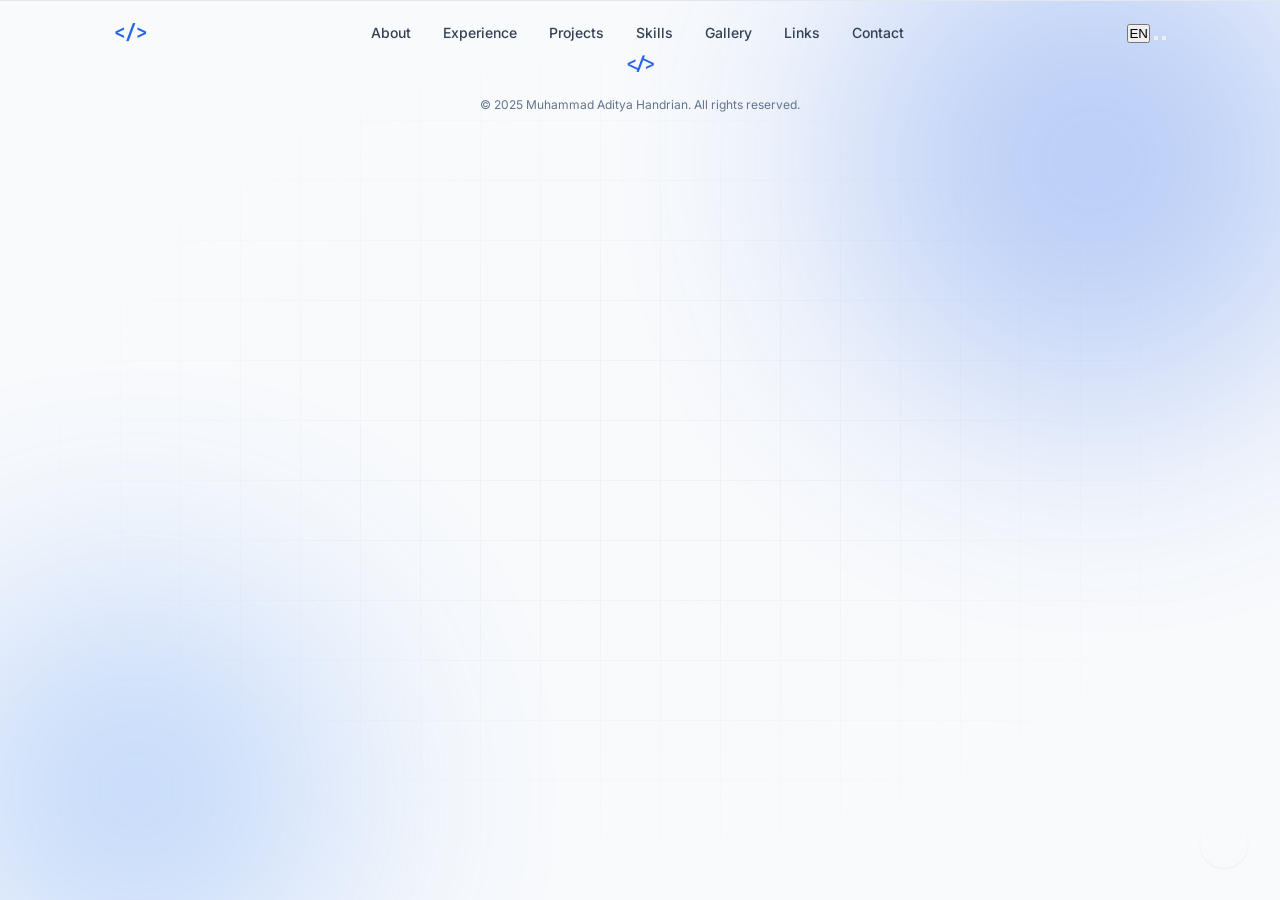
==== commit e2818e22: "Update fmt.Println message from 'Hello' to 'Goodbye'" ====
--- a/index.html
+++ b/index.html
@@ -1,5 +1,5 @@
 <!DOCTYPE html>
-<html lang="en" data-theme="dark">
+<html lang="en">
 <head>
     <meta charset="UTF-8">
     <meta name="viewport" content="width=device-width, initial-scale=1.0">
@@ -25,9 +25,116 @@
     <link rel="preconnect" href="https://fonts.gstatic.com" crossorigin>
     <link href="https://fonts.googleapis.com/css2?family=Inter:wght@300;400;500;600;700;800&family=JetBrains+Mono:wght@400;500&display=swap" rel="stylesheet">
     <script src="https://unpkg.com/lucide@latest/dist/umd/lucide.js"></script>
-    <link rel="stylesheet" href="style.css?v=3.0">
+    <link rel="stylesheet" href="style.css?v=2.6">
+    <style>
+        /* Dropdown Layout & Aesthetic Fixes */
+        .hero-cta {
+            position: relative !important;
+            z-index: 10 !important;
+        }
+        .resume-dropdown, .linktree-dropdown {
+            position: relative;
+            display: inline-block;
+            z-index: 5;
+        }
+        .resume-dropdown.active, .linktree-dropdown.active {
+            z-index: 9999 !important;
+        }
+        .linktree-dropdown {
+            width: 100%;
+        }
+        .resume-dropdown-menu, .linktree-dropdown-menu {
+            position: absolute;
+            top: calc(100% + 8px);
+            left: 0;
+            min-width: 220px;
+            background: rgba(15, 23, 42, 0.85) !important;
+            border: 1px solid rgba(255, 255, 255, 0.08) !important;
+            border-radius: 12px !important;
+            box-shadow: 0 10px 30px rgba(0, 0, 0, 0.3), 0 1px 3px rgba(0, 0, 0, 0.2) !important;
+            backdrop-filter: blur(20px) !important;
+            -webkit-backdrop-filter: blur(20px) !important;
+            padding: 0.5rem 0 !important;
+            z-index: 1000 !important;
+            opacity: 0;
+            visibility: hidden;
+            transform: translateY(-8px);
+            transition: opacity 0.25s ease, transform 0.25s ease, visibility 0.25s;
+            display: flex !important;
+            flex-direction: column !important;
+            gap: 0 !important;
+        }
+        .linktree-dropdown-menu {
+            width: 100%;
+        }
+        .resume-dropdown-menu.active, .linktree-dropdown-menu.active {
+            opacity: 1 !important;
+            visibility: visible !important;
+            transform: translateY(0) !important;
+            pointer-events: auto !important;
+        }
+        .resume-dropdown-item, .linktree-dropdown-item {
+            display: flex !important;
+            align-items: center !important;
+            gap: 0.75rem !important;
+            padding: 0.8rem 1.25rem !important;
+            color: rgba(255, 255, 255, 0.75) !important;
+            text-decoration: none !important;
+            font-size: 0.9rem !important;
+            font-weight: 500 !important;
+            transition: all 0.2s ease !important;
+            cursor: pointer !important;
+            width: 100% !important;
+            box-sizing: border-box !important;
+            background: transparent !important;
+            border: none !important;
+            border-radius: 0 !important;
+            justify-content: flex-start !important;
+        }
+        .resume-dropdown-item svg, .linktree-dropdown-item svg {
+            width: 16px !important;
+            height: 16px !important;
+            color: rgba(255, 255, 255, 0.6) !important;
+        }
+        .resume-dropdown-item:hover, .linktree-dropdown-item:hover {
+            background: rgba(255, 255, 255, 0.06) !important;
+            color: #60a5fa !important;
+        }
+        .resume-dropdown-item:hover svg, .linktree-dropdown-item:hover svg {
+            color: #60a5fa !important;
+        }
+        /* Light theme overrides */
+        [data-theme="light"] .resume-dropdown-menu,
+        [data-theme="light"] .linktree-dropdown-menu {
+            background: rgba(255, 255, 255, 0.85) !important;
+            border-color: rgba(0, 0, 0, 0.08) !important;
+            box-shadow: 0 10px 30px rgba(0, 0, 0, 0.08) !important;
+        }
+        [data-theme="light"] .resume-dropdown-item,
+        [data-theme="light"] .linktree-dropdown-item {
+            color: rgba(15, 23, 42, 0.75) !important;
+        }
+        [data-theme="light"] .resume-dropdown-item svg,
+        [data-theme="light"] .linktree-dropdown-item svg {
+            color: rgba(15, 23, 42, 0.5) !important;
+        }
+        [data-theme="light"] .resume-dropdown-item:hover,
+        [data-theme="light"] .linktree-dropdown-item:hover {
+            background: rgba(0, 0, 0, 0.03) !important;
+            color: #2563eb !important;
+        }
+        [data-theme="light"] .resume-dropdown-item:hover svg,
+        [data-theme="light"] .linktree-dropdown-item:hover svg {
+            color: #2563eb !important;
+        }
+    </style>
 </head>
 <body>
+    <!-- GLOBAL BACKGROUND GRID & GLOWS -->
+    <div class="hero-bg-grid"></div>
+    <div class="hero-glow hero-glow--1"></div>
+    <div class="hero-glow hero-glow--2"></div>
+    <div class="interactive-glow" id="interactiveGlow"></div>
 
     <!-- NAVBAR -->
     <nav class="navbar" id="navbar">
@@ -42,32 +149,35 @@
                 <li><a href="#links" class="nav-link" data-lang-en="Links" data-lang-id="Tautan">Links</a></li>
                 <li><a href="#contact" class="nav-link" data-lang-en="Contact" data-lang-id="Kontak">Contact</a></li>
             </ul>
-            <div style="display: flex; align-items: center; gap: 0.75rem;">
-                <button class="lang-toggle" id="langToggle" aria-label="Switch language">EN</button>
+            <div class="nav-actions" role="group" aria-label="Navigation actions">
+                <button class="lang-toggle" id="langToggle" aria-label="Switch language">
+                    EN
+                </button>
                 <button class="share-btn-nav" id="shareBtnNav" aria-label="Share profile" title="Share Profile">
-                    <i data-lucide="share-2" style="width: 18px; height: 18px;"></i>
+                    <i data-lucide="share-2"></i>
                 </button>
                 <button class="theme-toggle" id="themeToggle" aria-label="Toggle theme">
                     <i data-lucide="moon" class="icon-moon"></i>
-                    <i data-lucide="sun" class="icon-sun" style="display: none;"></i>
+                    <i data-lucide="sun" class="icon-sun"></i>
                 </button>
                 <button class="nav-toggle" id="navToggle" aria-label="Toggle navigation"><span class="hamburger"></span></button>
             </div>
         </div>
     </nav>
 
-    <!-- ABOUT / HERO -->
+    <!-- ABOUT / HERO MERGED -->
     <section class="about-hero page-section" id="about">
         <div class="container relative">
             <div class="about-hero-grid">
+                <!-- Left: Text content -->
                 <div class="about-hero-content">
                     <div class="hero-badge"><span class="badge-dot"></span><span data-lang-en="Open to Opportunities" data-lang-id="Terbuka untuk Peluang">Open to Opportunities</span></div>
                     <h1 class="hero-name">Muhammad Aditya<br><span class="hero-name--accent">Handrian</span></h1>
                     <p class="hero-title"><span data-lang-en="Undergraduate Informatics Engineering Student at" data-lang-id="Mahasiswa S1 Teknik Informatika di">Undergraduate Informatics Engineering Student at</span> <span class="text-accent">ITS</span></p>
                     
                     <div class="about-text-modern">
-                        <p data-lang-en="I'm Aditya, an Informatics Engineering student at <strong>Institut Teknologi Sepuluh Nopember (ITS)</strong>. I'm drawn to the intersection where technology meets real-world impact, translating technical concepts into solutions that genuinely help people and organizations." data-lang-id="Saya Aditya, mahasiswa Teknik Informatika di <strong>Institut Teknologi Sepuluh Nopember (ITS)</strong>. Saya tertarik pada titik temu antara teknologi dan dampak dunia nyata, menerjemahkan konsep teknis menjadi solusi yang benar-benar membantu orang dan organisasi.">I'm Aditya, an Informatics Engineering student at <strong>Institut Teknologi Sepuluh Nopember (ITS)</strong>. I'm drawn to the intersection where technology meets real-world impact, translating technical concepts into solutions that genuinely help people and organizations.</p>
-                        <p data-lang-en="What excites me most is the chance to work with diverse teams where each member brings something unique to the table. I've gained hands-on experience as a <strong>Business Analyst Intern</strong>, a <strong>Teaching Assistant</strong>, and a <strong>Frontend Web Engineer</strong>. These roles have taught me the importance of empathy, clear communication, and seeing problems from multiple perspectives." data-lang-id="Yang paling membuat saya bersemangat adalah kesempatan untuk bekerja dengan tim yang beragam di mana setiap anggota membawa sesuatu yang unik. Saya telah memperoleh pengalaman langsung sebagai <strong>Magang Business Analyst</strong>, <strong>Asisten Dosen</strong>, dan <strong>Frontend Web Engineer</strong>. Peran-peran ini telah mengajarkan saya pentingnya empati, komunikasi yang jelas, dan melihat masalah dari berbagai perspektif.">What excites me most is the chance to work with diverse teams where each member brings something unique to the table. I've gained hands-on experience as a <strong>Business Analyst Intern</strong>, a <strong>Teaching Assistant</strong>, and a <strong>Frontend Web Engineer</strong>. These roles have taught me the importance of empathy, clear communication, and seeing problems from multiple perspectives.</p>
+                        <p data-lang-en="I'm Aditya, an Informatics Engineering student at &lt;strong&gt;Institut Teknologi Sepuluh Nopember (ITS)&lt;/strong&gt;. I'm drawn to the intersection where technology meets real-world impact, translating technical concepts into solutions that genuinely help people and organizations." data-lang-id="Saya Aditya, mahasiswa Teknik Informatika di &lt;strong&gt;Institut Teknologi Sepuluh Nopember (ITS)&lt;/strong&gt;. Saya tertarik pada titik temu antara teknologi dan dampak dunia nyata, menerjemahkan konsep teknis menjadi solusi yang benar-benar membantu orang dan organisasi.">I'm Aditya, an Informatics Engineering student at <strong>Institut Teknologi Sepuluh Nopember (ITS)</strong>. I'm drawn to the intersection where technology meets real-world impact, translating technical concepts into solutions that genuinely help people and organizations.</p>
+                        <p data-lang-en="What excites me most is the chance to work with diverse teams where each member brings something unique to the table. I've gained hands-on experience as a &lt;strong&gt;Business Analyst Intern&lt;/strong&gt;, a &lt;strong&gt;Teaching Assistant&lt;/strong&gt;, and a &lt;strong&gt;Frontend Web Engineer&lt;/strong&gt;. These roles have taught me the importance of empathy, clear communication, and seeing problems from multiple perspectives." data-lang-id="Yang paling membuat saya bersemangat adalah kesempatan untuk bekerja dengan tim yang beragam di mana setiap anggota membawa sesuatu yang unik. Saya telah memperoleh pengalaman langsung sebagai &lt;strong&gt;Magang Business Analyst&lt;/strong&gt;, &lt;strong&gt;Asisten Dosen&lt;/strong&gt;, dan &lt;strong&gt;Frontend Web Engineer&lt;/strong&gt;. Peran-peran ini telah mengajarkan saya pentingnya empati, komunikasi yang jelas, dan melihat masalah dari berbagai perspektif.">What excites me most is the chance to work with diverse teams where each member brings something unique to the table. I've gained hands-on experience as a <strong>Business Analyst Intern</strong>, a <strong>Teaching Assistant</strong>, and a <strong>Frontend Web Engineer</strong>. These roles have taught me the importance of empathy, clear communication, and seeing problems from multiple perspectives.</p>
                         <p data-lang-en="I believe the best outcomes come from collaborative teamwork and a willingness to adapt. I'm always looking for opportunities to contribute, learn alongside others, and dive into new frameworks to expand my skill set." data-lang-id="Saya percaya hasil terbaik datang dari kerja sama tim yang kolaboratif dan kesediaan untuk beradaptasi. Saya selalu mencari peluang untuk berkontribusi, belajar bersama orang lain, dan mendalami framework baru untuk memperluas keahlian saya.">I believe the best outcomes come from collaborative teamwork and a willingness to adapt. I'm always looking for opportunities to contribute, learn alongside others, and dive into new frameworks to expand my skill set.</p>
                     </div>
 
@@ -75,7 +185,7 @@
                         <a href="#contact" class="btn btn--primary"><i data-lucide="send" class="btn-icon"></i><span data-lang-en="Get in Touch" data-lang-id="Hubungi Saya">Get in Touch</span></a>
                         <a href="#experience" class="btn btn--outline"><i data-lucide="briefcase" class="btn-icon"></i><span data-lang-en="View Experience" data-lang-id="Lihat Pengalaman">View Experience</span></a>
                         <div class="resume-dropdown" id="heroResumeDropdown">
-                            <button class="btn btn--outline btn-resume" id="heroResumeBtnToggle" aria-haspopup="true" aria-expanded="false">
+                            <button class="btn btn--outline btn-resume animate-hover" id="heroResumeBtnToggle" aria-haspopup="true" aria-expanded="false">
                                 <i data-lucide="file-text" class="btn-icon"></i>
                                 <span data-lang-en="Resume / CV" data-lang-id="CV / Resume">Resume / CV</span>
                                 <i data-lucide="chevron-down" class="btn-chevron"></i>
@@ -100,7 +210,8 @@
                     </div>
                 </div>
 
-                <div class="about-image-wrapper">
+                <!-- Right: Profile Picture -->
+                <div class="about-image-wrapper" style="animation: fadeInUp 0.8s ease 0.4s both;">
                     <div class="about-image-container">
                         <div class="about-image-fallback">
                             <span class="fallback-initials">AH</span>
@@ -131,8 +242,8 @@
                         <div class="timeline-tags"><span class="tag" data-lang-en="Business Analysis" data-lang-id="Analisis Bisnis">Business Analysis</span><span class="tag" data-lang-en="Stakeholder Management" data-lang-id="Manajemen Stakeholder">Stakeholder Management</span><span class="tag" data-lang-en="Documentation" data-lang-id="Dokumentasi">Documentation</span></div>
                     </div></div>
                     <div class="timeline-item"><div class="timeline-marker"></div><div class="timeline-card">
-                        <div class="timeline-header"><div><h3 class="timeline-role" data-lang-en="Event Staff" data-lang-id="Staf Acara">Event Staff</h3><p class="timeline-company">PM-BEM BERDAMPAK 2025 | Ministry of Education &amp; Culture</p></div><span class="timeline-date">Jul - Dec 2025</span></div>
-                        <p class="timeline-desc" data-lang-en="Supported event coordination for a national-level education initiative under Indonesia's Ministry of Education and Culture, contributing to impactful programs that reached communities across East Java." data-lang-id="Mendukung koordinasi acara untuk inisiatif pendidikan tingkat nasional di bawah Kementerian Pendidikan &amp; Kebudayaan RI, berkontribusi pada program-program berdampak yang menjangkau masyarakat di seluruh Jawa Timur.">Supported event coordination for a national-level education initiative under Indonesia's Ministry of Education and Culture, contributing to impactful programs that reached communities across East Java.</p>
+                        <div class="timeline-header"><div><h3 class="timeline-role" data-lang-en="Event Staff" data-lang-id="Staf Acara">Event Staff</h3><p class="timeline-company">PM-BEM BERDAMPAK 2025 | Ministry of Education & Culture</p></div><span class="timeline-date">Jul - Dec 2025</span></div>
+                        <p class="timeline-desc" data-lang-en="Supported event coordination for a national-level education initiative under Indonesia's Ministry of Education and Culture, contributing to impactful programs that reached communities across East Java." data-lang-id="Mendukung koordinasi acara untuk inisiatif pendidikan tingkat nasional di bawah Kementerian Pendidikan & Kebudayaan RI, berkontribusi pada program-program berdampak yang menjangkau masyarakat di seluruh Jawa Timur.">Supported event coordination for a national-level education initiative under Indonesia's Ministry of Education and Culture, contributing to impactful programs that reached communities across East Java.</p>
                         <div class="timeline-tags"><span class="tag" data-lang-en="Government" data-lang-id="Pemerintah">Government</span><span class="tag" data-lang-en="Event Coordination" data-lang-id="Koordinasi Acara">Event Coordination</span><span class="tag" data-lang-en="Education" data-lang-id="Pendidikan">Education</span></div>
                     </div></div>
                 </div>
@@ -141,10 +252,10 @@
             <!-- Academic Tab -->
             <div class="exp-content" id="tab-academic">
                 <div class="timeline">
-                    <div class="timeline-item"><div class="timeline-marker"></div><div class="timeline-card">
+                    <div class="timeline-item"><div class="timeline-marker"></div><div class="timeline-card" style="border-left: 3px solid var(--accent);">
                         <div class="timeline-header"><div><h3 class="timeline-role" data-lang-en="Bachelor of Informatics Engineering (B.S.)" data-lang-id="S1 Teknik Informatika">Bachelor of Informatics Engineering (B.S.)</h3><p class="timeline-company">Institut Teknologi Sepuluh Nopember (ITS)</p></div><span class="timeline-date" data-lang-en="2023 - Present" data-lang-id="2023 - Sekarang">2023 - Present</span></div>
                         <p class="timeline-desc" data-lang-en="Pursuing an undergraduate degree in Informatics Engineering with a focus on software engineering, database design, and systems analysis. Maintained active involvement in academic labs and student-led engineering initiatives." data-lang-id="Menempuh pendidikan sarjana S1 Teknik Informatika dengan fokus pada rekayasa perangkat lunak, perancangan basis data, dan analisis sistem. Aktif berpartisipasi dalam laboratorium akademik dan inisiatif rekayasa mahasiswa.">Pursuing an undergraduate degree in Informatics Engineering with a focus on software engineering, database design, and systems analysis. Maintained active involvement in academic labs and student-led engineering initiatives.</p>
-                        <div class="timeline-tags"><span class="tag">ITS Surabaya</span><span class="tag" data-lang-en="Software Engineering" data-lang-id="Rekayasa Perangkat Lunak">Software Engineering</span><span class="tag" data-lang-en="Database Systems" data-lang-id="Sistem Basis Data">Database Systems</span><span class="tag" data-lang-en="Algorithms &amp; Data Structures" data-lang-id="Algoritma &amp; Struktur Data">Algorithms &amp; Data Structures</span></div>
+                        <div class="timeline-tags"><span class="tag" data-lang-en="ITS Surabaya" data-lang-id="ITS Surabaya">ITS Surabaya</span><span class="tag" data-lang-en="Software Engineering" data-lang-id="Rekayasa Perangkat Lunak">Software Engineering</span><span class="tag" data-lang-en="Database Systems" data-lang-id="Sistem Basis Data">Database Systems</span><span class="tag" data-lang-en="Algorithms &amp; Data Structures" data-lang-id="Algoritma &amp; Struktur Data">Algorithms & Data Structures</span></div>
                     </div></div>
                     <div class="timeline-item"><div class="timeline-marker"></div><div class="timeline-card">
                         <div class="timeline-header"><div><h3 class="timeline-role" data-lang-en="Teaching Assistant - Software Development Concepts" data-lang-id="Asisten Dosen - Konsep Pengembangan Perangkat Lunak">Teaching Assistant - Software Development Concepts</h3><p class="timeline-company">Institut Teknologi Sepuluh Nopember (ITS)</p></div><span class="timeline-date" data-lang-en="Aug 2025 - Jan 2026" data-lang-id="Agt 2025 - Jan 2026">Aug 2025 - Jan 2026</span></div>
@@ -158,7 +269,7 @@
                     </div></div>
                     <div class="timeline-item"><div class="timeline-marker"></div><div class="timeline-card">
                         <div class="timeline-header"><div><h3 class="timeline-role" data-lang-en="Guest Speaker" data-lang-id="Pembicara Tamu">Guest Speaker</h3><p class="timeline-company">ITS CAMP 2025</p></div><span class="timeline-date" data-lang-en="Aug 2025" data-lang-id="Agt 2025">Aug 2025</span></div>
-                        <p class="timeline-desc" data-lang-en='Presented a session on "Digital Ethics &amp; Wise Communication in the Technology Era" to inspire and educate new students on responsible digital behavior and effective communication.' data-lang-id='Mempresentasikan sesi tentang "Etika Digital &amp; Komunikasi Bijak di Era Teknologi" untuk menginspirasi dan mengedukasi mahasiswa baru tentang perilaku digital yang bertanggung jawab dan komunikasi yang efektif.'>Presented a session on "Digital Ethics &amp; Wise Communication in the Technology Era" to inspire and educate new students on responsible digital behavior and effective communication.</p>
+                        <p class="timeline-desc" data-lang-en="Presented a session on &quot;Digital Ethics &amp; Wise Communication in the Technology Era&quot; to inspire and educate new students on responsible digital behavior and effective communication." data-lang-id="Mempresentasikan sesi tentang &quot;Etika Digital &amp; Komunikasi Bijak di Era Teknologi&quot; untuk menginspirasi dan mengedukasi mahasiswa baru tentang perilaku digital yang bertanggung jawab dan komunikasi yang efektif.">Presented a session on "Digital Ethics & Wise Communication in the Technology Era" to inspire and educate new students on responsible digital behavior and effective communication.</p>
                         <div class="timeline-tags"><span class="tag" data-lang-en="Public Speaking" data-lang-id="Presentasi Publik">Public Speaking</span><span class="tag" data-lang-en="Digital Ethics" data-lang-id="Etika Digital">Digital Ethics</span><span class="tag" data-lang-en="Communication" data-lang-id="Komunikasi">Communication</span></div>
                     </div></div>
                 </div>
@@ -168,8 +279,8 @@
             <div class="exp-content" id="tab-organization">
                 <div class="timeline">
                     <div class="timeline-item"><div class="timeline-marker"></div><div class="timeline-card">
-                        <div class="timeline-header"><div><h3 class="timeline-role" data-lang-en="Staff of Social &amp; Community Affairs Ministry" data-lang-id="Staf Kementerian Sosial &amp; Pengabdian Masyarakat">Staff of Social &amp; Community Affairs Ministry</h3><p class="timeline-company">BEM ITS</p></div><span class="timeline-date">Mar 2025 - Apr 2026</span></div>
-                        <p class="timeline-desc" data-lang-en="Contributed to social impact programs under the Student Executive Board of ITS, including serving as <strong>Project Officer for SOCARE 2025</strong> and <strong>Head of Consumption Division for ITS Mengajar for Indonesia 2025</strong>." data-lang-id="Berkontribusi pada program dampak sosial di bawah Badan Eksekutif Mahasiswa (BEM) ITS, termasuk menjabat sebagai <strong>Project Officer SOCARE 2025</strong> dan <strong>Ketua Divisi Konsumsi ITS Mengajar untuk Indonesia 2025</strong>.">Contributed to social impact programs under the Student Executive Board of ITS, including serving as <strong>Project Officer for SOCARE 2025</strong> and <strong>Head of Consumption Division for ITS Mengajar for Indonesia 2025</strong>.</p>
+                        <div class="timeline-header"><div><h3 class="timeline-role" data-lang-en="Staff of Social &amp; Community Affairs Ministry" data-lang-id="Staf Kementerian Sosial &amp; Pengabdian Masyarakat">Staff of Social & Community Affairs Ministry</h3><p class="timeline-company">BEM ITS</p></div><span class="timeline-date" data-lang-en="Mar 2025 - Apr 2026" data-lang-id="Mar 2025 - Apr 2026">Mar 2025 - Apr 2026</span></div>
+                        <p class="timeline-desc" data-lang-en="Contributed to social impact programs under the Student Executive Board of ITS, including serving as &lt;strong&gt;Project Officer for SOCARE 2025&lt;/strong&gt; and &lt;strong&gt;Head of Consumption Division for ITS Mengajar for Indonesia 2025&lt;/strong&gt;." data-lang-id="Berkontribusi pada program dampak sosial di bawah Badan Eksekutif Mahasiswa (BEM) ITS, termasuk menjabat sebagai &lt;strong&gt;Project Officer SOCARE 2025&lt;/strong&gt; dan &lt;strong&gt;Ketua Divisi Konsumsi ITS Mengajar untuk Indonesia 2025&lt;/strong&gt;.">Contributed to social impact programs under the Student Executive Board of ITS, including serving as <strong>Project Officer for SOCARE 2025</strong> and <strong>Head of Consumption Division for ITS Mengajar for Indonesia 2025</strong>.</p>
                         <div class="timeline-tags"><span class="tag" data-lang-en="Social Impact" data-lang-id="Dampak Sosial">Social Impact</span><span class="tag" data-lang-en="Project Management" data-lang-id="Manajemen Proyek">Project Management</span><span class="tag" data-lang-en="Community Service" data-lang-id="Pengabdian Masyarakat">Community Service</span></div>
                     </div></div>
                     <div class="timeline-item"><div class="timeline-marker"></div><div class="timeline-card">
@@ -178,17 +289,17 @@
                         <div class="timeline-tags"><span class="tag" data-lang-en="Leadership" data-lang-id="Kepemimpinan">Leadership</span><span class="tag" data-lang-en="Event Planning" data-lang-id="Perencanaan Acara">Event Planning</span><span class="tag" data-lang-en="Team Empowerment" data-lang-id="Pemberdayaan Tim">Team Empowerment</span></div>
                     </div></div>
                     <div class="timeline-item"><div class="timeline-marker"></div><div class="timeline-card">
-                        <div class="timeline-header"><div><h3 class="timeline-role" data-lang-en="Staff of Student Social Development &amp; Mentor" data-lang-id="Staf Pengembangan Sosial Mahasiswa &amp; Mentor">Staff of Student Social Development &amp; Mentor</h3><p class="timeline-company">HMTC ITS</p></div><span class="timeline-date">Feb 2025 - Feb 2026</span></div>
-                        <p class="timeline-desc" data-lang-en="Actively contributed to student development programs, including mentoring for <strong>Nawasena</strong> and organizing <strong>HGTS (HMTC Goes to School) 2025</strong>, an outreach initiative introducing high school students to computer science." data-lang-id="Berkontribusi aktif dalam program pengembangan mahasiswa, termasuk mentoring untuk <strong>Nawasena</strong> dan mengorganisir <strong>HGTS (HMTC Goes to School) 2025</strong>, sebuah inisiatif penjangkauan untuk memperkenalkan ilmu komputer kepada siswa SMA.">Actively contributed to student development programs, including mentoring for <strong>Nawasena</strong> and organizing <strong>HGTS (HMTC Goes to School) 2025</strong>, an outreach initiative introducing high school students to computer science.</p>
+                        <div class="timeline-header"><div><h3 class="timeline-role" data-lang-en="Staff of Student Social Development &amp; Mentor" data-lang-id="Staf Pengembangan Sosial Mahasiswa &amp; Mentor">Staff of Student Social Development & Mentor</h3><p class="timeline-company">HMTC ITS</p></div><span class="timeline-date" data-lang-en="Feb 2025 - Feb 2026" data-lang-id="Feb 2025 - Feb 2026">Feb 2025 - Feb 2026</span></div>
+                        <p class="timeline-desc" data-lang-en="Actively contributed to student development programs, including mentoring for &lt;strong&gt;Nawasena&lt;/strong&gt; and organizing &lt;strong&gt;HGTS (HMTC Goes to School) 2025&lt;/strong&gt;, an outreach initiative introducing high school students to computer science." data-lang-id="Berkontribusi aktif dalam program pengembangan mahasiswa, termasuk mentoring untuk &lt;strong&gt;Nawasena&lt;/strong&gt; dan mengorganisir &lt;strong&gt;HGTS (HMTC Goes to School) 2025&lt;/strong&gt;, sebuah inisiatif penjangkauan untuk memperkenalkan ilmu komputer kepada siswa SMA.">Actively contributed to student development programs, including mentoring for <strong>Nawasena</strong> and organizing <strong>HGTS (HMTC Goes to School) 2025</strong>, an outreach initiative introducing high school students to computer science.</p>
                         <div class="timeline-tags"><span class="tag" data-lang-en="Mentoring" data-lang-id="Bimbingan">Mentoring</span><span class="tag" data-lang-en="Student Outreach" data-lang-id="Sosialisasi Siswa">Student Outreach</span><span class="tag" data-lang-en="Community" data-lang-id="Komunitas">Community</span></div>
                     </div></div>
                     <div class="timeline-item"><div class="timeline-marker"></div><div class="timeline-card">
-                        <div class="timeline-header"><div><h3 class="timeline-role" data-lang-en="Public Relations Staff &amp; MC" data-lang-id="Staf Hubungan Masyarakat &amp; MC">Public Relations Staff &amp; MC</h3><p class="timeline-company">Schematics ITS</p></div><span class="timeline-date" data-lang-en="Mar - Nov 2024" data-lang-id="Mar - Nov 2024">Mar - Nov 2024</span></div>
-                        <p class="timeline-desc" data-lang-en="Managed public communications and served as Master of Ceremonies for the Bootcamp &amp; Seminar of Technology - Basic, connecting audiences with technology insights through engaging presentations." data-lang-id="Mengelola komunikasi publik dan bertindak sebagai Master of Ceremonies untuk Bootcamp &amp; Seminar Teknologi - Basic, menghubungkan audiens dengan wawasan teknologi melalui presentasi yang menarik.">Managed public communications and served as Master of Ceremonies for the Bootcamp &amp; Seminar of Technology - Basic, connecting audiences with technology insights through engaging presentations.</p>
+                        <div class="timeline-header"><div><h3 class="timeline-role" data-lang-en="Public Relations Staff &amp; MC" data-lang-id="Staf Hubungan Masyarakat &amp; MC">Public Relations Staff & MC</h3><p class="timeline-company">Schematics ITS</p></div><span class="timeline-date" data-lang-en="Mar - Nov 2024" data-lang-id="Mar - Nov 2024">Mar - Nov 2024</span></div>
+                        <p class="timeline-desc" data-lang-en="Managed public communications and served as Master of Ceremonies for the Bootcamp &amp; Seminar of Technology - Basic, connecting audiences with technology insights through engaging presentations." data-lang-id="Mengelola komunikasi publik dan bertindak sebagai Master of Ceremonies untuk Bootcamp &amp; Seminar Teknologi - Basic, menghubungkan audiens dengan wawasan teknologi melalui presentasi yang menarik.">Managed public communications and served as Master of Ceremonies for the Bootcamp & Seminar of Technology - Basic, connecting audiences with technology insights through engaging presentations.</p>
                         <div class="timeline-tags"><span class="tag" data-lang-en="Public Relations" data-lang-id="Hubungan Masyarakat">Public Relations</span><span class="tag">MC</span><span class="tag" data-lang-en="Communication" data-lang-id="Komunikasi">Communication</span></div>
                     </div></div>
                     <div class="timeline-item"><div class="timeline-marker"></div><div class="timeline-card">
-                        <div class="timeline-header"><div><h3 class="timeline-role" data-lang-en="Event Staff" data-lang-id="Staf Acara">Event Staff</h3><p class="timeline-company">BEM FTEIC ITS &amp; PAMMITS</p></div><span class="timeline-date">Mar - Dec 2024</span></div>
+                        <div class="timeline-header"><div><h3 class="timeline-role" data-lang-en="Event Staff" data-lang-id="Staf Acara">Event Staff</h3><p class="timeline-company">BEM FTEIC ITS & PAMMITS</p></div><span class="timeline-date" data-lang-en="Mar - Dec 2024" data-lang-id="Mar - Dec 2024">Mar - Dec 2024</span></div>
                         <p class="timeline-desc" data-lang-en="Supported event execution for ELITEXPESRAF 2024, Inclenation 2024, and PAMMITS, gaining valuable experience in logistics, coordination, and teamwork across multiple large-scale campus events." data-lang-id="Mendukung pelaksanaan acara untuk ELITEXPESRAF 2024, Inclenation 2024, dan PAMMITS, memperoleh pengalaman berharga dalam logistik, koordinasi, dan kerja tim di berbagai acara kampus skala besar.">Supported event execution for ELITEXPESRAF 2024, Inclenation 2024, and PAMMITS, gaining valuable experience in logistics, coordination, and teamwork across multiple large-scale campus events.</p>
                         <div class="timeline-tags"><span class="tag" data-lang-en="Event Management" data-lang-id="Manajemen Acara">Event Management</span><span class="tag" data-lang-en="Logistics" data-lang-id="Logistik">Logistics</span><span class="tag" data-lang-en="Teamwork" data-lang-id="Kerja Tim">Teamwork</span></div>
                     </div></div>
@@ -202,8 +313,8 @@
         <div class="container">
             <div class="section-header"><span class="section-label">03 / Projects</span><h2 class="section-title" data-lang-en="Things I've Built" data-lang-id="Karya Saya">Things I've Built</h2></div>
             <div class="projects-grid">
-                <!-- MONA -->
                 <div class="project-card project-card--featured">
+                    <div class="project-card__glow"></div>
                     <div class="project-card__image-container">
                         <div class="browser-mockup">
                             <div class="browser-mockup__header">
@@ -233,16 +344,15 @@
                         <h3 class="project-card__title">MONA <span class="project-card__title--sub">(Money Assistant)</span></h3>
                         <p class="project-card__subtitle" data-lang-en="Your Intelligent Personal Finance Companion" data-lang-id="Asisten Finansial Pribadi Cerdas Anda">Your Intelligent Personal Finance Companion</p>
                         <p class="project-card__desc" data-lang-en="MONA is an intelligent personal finance companion designed to help users take complete control of their financial future. Built with modern technology and user-centric design, MONA makes managing money simple, secure, and insightful. Contributed as a Frontend Web Engineer, crafting the interface that brings complex financial data to life." data-lang-id="MONA adalah asisten keuangan pribadi cerdas yang dirancang untuk membantu pengguna mengendalikan masa depan finansial mereka. Dibangun dengan teknologi modern dan desain yang berpusat pada pengguna, MONA membuat pengelolaan uang menjadi sederhana, aman, dan berwawasan luas. Berkontribusi sebagai Frontend Web Engineer, merancang antarmuka yang menghidupkan data keuangan yang kompleks.">MONA is an intelligent personal finance companion designed to help users take complete control of their financial future. Built with modern technology and user-centric design, MONA makes managing money simple, secure, and insightful. Contributed as a Frontend Web Engineer, crafting the interface that brings complex financial data to life.</p>
-                        <div class="project-card__tech"><span class="tech-badge" data-lang-en="Frontend Engineering" data-lang-id="Rekayasa Frontend">Frontend Engineering</span><span class="tech-badge" data-lang-en="AI Integration" data-lang-id="Integrasi AI">AI Integration</span><span class="tech-badge">UI/UX Design</span><span class="tech-badge">FinTech</span></div>
+                        <div class="project-card__tech"><span class="tech-badge" data-lang-en="Frontend Engineering" data-lang-id="Rekayasa Frontend">Frontend Engineering</span><span class="tech-badge" data-lang-en="AI Integration" data-lang-id="Integrasi AI">AI Integration</span><span class="tech-badge" data-lang-en="UI/UX Design" data-lang-id="Desain UI/UX">UI/UX Design</span><span class="tech-badge">FinTech</span></div>
                         <div class="project-card__bottom">
                             <div class="project-card__role"><i data-lucide="user" class="role-icon"></i><span data-lang-en="Role: Frontend Web Engineer" data-lang-id="Peran: Frontend Web Engineer">Role: Frontend Web Engineer</span></div>
                             <a href="https://senopati.its.ac.id/mona" target="_blank" rel="noopener noreferrer" class="project-card__link"><i data-lucide="external-link"></i><span data-lang-en="Visit Platform" data-lang-id="Kunjungi Platform">Visit Platform</span></a>
                         </div>
                     </div>
                 </div>
-
-                <!-- Pelita -->
                 <div class="project-card project-card--featured">
+                    <div class="project-card__glow" style="background: radial-gradient(circle, rgba(16, 185, 129, 0.15), transparent 70%);"></div>
                     <div class="project-card__image-container">
                         <div class="phone-mockup">
                             <div class="phone-mockup__speaker"></div>
@@ -275,7 +385,7 @@
                         <div class="project-card__tech">
                             <span class="tech-badge">Flutter</span>
                             <span class="tech-badge">Dart</span>
-                            <span class="tech-badge">TFLite (Edge AI)</span>
+                            <span class="tech-badge" data-lang-en="TFLite (Edge AI)" data-lang-id="TFLite (Edge AI)">TFLite (Edge AI)</span>
                             <span class="tech-badge">Google ML Kit</span>
                             <span class="tech-badge">Riverpod</span>
                             <span class="tech-badge">Isar DB</span>
@@ -293,8 +403,6 @@
                         </div>
                     </div>
                 </div>
-
-                <!-- Product Recommendation System -->
                 <div class="project-card">
                     <div class="project-card__image-container">
                         <div class="browser-mockup">
@@ -324,7 +432,7 @@
                         <div class="project-card__top"><div class="project-card__icon"><i data-lucide="shopping-bag"></i></div><span class="project-card__label" data-lang-en="Machine Learning" data-lang-id="Pembelajaran Mesin">Machine Learning</span></div>
                         <h3 class="project-card__title" data-lang-en="Product Recommendation System" data-lang-id="Sistem Rekomendasi Produk">Product Recommendation System</h3>
                         <p class="project-card__subtitle" data-lang-en="Comparative ML Recommendation Platform" data-lang-id="Platform Rekomendasi ML Komparatif">Comparative ML Recommendation Platform</p>
-                        <p class="project-card__desc" data-lang-en='A comparative web platform benchmarking four recommendation algorithms (KNN, SVD++, NCF, and CBF) in real-time using Lazada review datasets. Features personalized and contextual recommendations (e.g., "because you viewed this") alongside an AI-powered sentiment analysis module for automated customer review processing.' data-lang-id='Platform web komparatif yang membandingkan empat algoritma rekomendasi (KNN, SVD++, NCF, dan CBF) secara real-time menggunakan dataset ulasan Lazada. Fitur rekomendasi yang dipersonalisasi dan kontekstual (misal, "karena Anda melihat ini") serta modul analisis sentimen berbasis AI untuk pemrosesan ulasan pelanggan secara otomatis.'>A comparative web platform benchmarking four recommendation algorithms (KNN, SVD++, NCF, and CBF) in real-time using Lazada review datasets. Features personalized and contextual recommendations (e.g., "because you viewed this") alongside an AI-powered sentiment analysis module for automated customer review processing.</p>
+                        <p class="project-card__desc" data-lang-en="A comparative web platform benchmarking four recommendation algorithms (KNN, SVD++, NCF, and CBF) in real-time using Lazada review datasets. Features personalized and contextual recommendations (e.g., &quot;because you viewed this&quot;) alongside an AI-powered sentiment analysis module for automated customer review processing." data-lang-id="Platform web komparatif yang membandingkan empat algoritma rekomendasi (KNN, SVD++, NCF, dan CBF) secara real-time menggunakan dataset ulasan Lazada. Fitur rekomendasi yang dipersonalisasi dan kontekstual (misal, &quot;karena Anda melihat ini&quot;) serta modul analisis sentimen berbasis AI untuk pemrosesan ulasan pelanggan secara otomatis.">A comparative web platform benchmarking four recommendation algorithms (KNN, SVD++, NCF, and CBF) in real-time using Lazada review datasets. Features personalized and contextual recommendations (e.g., "because you viewed this") alongside an AI-powered sentiment analysis module for automated customer review processing.</p>
                         <div class="project-card__tech"><span class="tech-badge" data-lang-en="Machine Learning" data-lang-id="Pembelajaran Mesin">Machine Learning</span><span class="tech-badge" data-lang-en="Frontend Engineering" data-lang-id="Rekayasa Frontend">Frontend Engineering</span><span class="tech-badge" data-lang-en="Sentiment Analysis" data-lang-id="Analisis Sentimen">Sentiment Analysis</span><span class="tech-badge" data-lang-en="Recommendation Systems" data-lang-id="Sistem Rekomendasi">Recommendation Systems</span></div>
                         <div class="project-card__bottom">
                             <div class="project-card__role"><i data-lucide="user" class="role-icon"></i><span data-lang-en="Role: ML/Frontend Engineer" data-lang-id="Peran: ML/Frontend Engineer">Role: ML/Frontend Engineer</span></div>
@@ -339,7 +447,7 @@
     <!-- SKILLS & CERTIFICATIONS -->
     <section class="section section--alt page-section" id="skills">
         <div class="container">
-            <div class="section-header"><span class="section-label">04 / Skills &amp; Certifications</span><h2 class="section-title" data-lang-en="What I Work With" data-lang-id="Keahlian &amp; Sertifikasi">What I Work With</h2></div>
+            <div class="section-header"><span class="section-label">04 / Skills & Certifications</span><h2 class="section-title" data-lang-en="What I Work With" data-lang-id="Keahlian &amp; Sertifikasi">What I Work With</h2></div>
             <div class="skills-grid">
                 <div class="skill-category">
                     <div class="skill-category__header"><i data-lucide="cpu" class="skill-category__icon"></i><h3 data-lang-en="Hard Skills" data-lang-id="Keahlian Teknis">Hard Skills</h3></div>
@@ -371,15 +479,15 @@
             <div class="certs-section">
                 <div class="skill-category__header" style="margin-bottom:2rem"><i data-lucide="badge-check" class="skill-category__icon"></i><h3 data-lang-en="Certifications" data-lang-id="Sertifikasi Resmi">Certifications</h3></div>
                 <div class="certs-grid">
-                    <div class="cert-card"><div class="cert-card__logo cert-card__logo--aws"><i data-lucide="cloud"></i></div><div class="cert-card__info"><h4>Cloud Security Builder</h4><p>AWS Academy · Jan 2026</p></div></div>
-                    <div class="cert-card"><div class="cert-card__logo cert-card__logo--aws"><i data-lucide="globe"></i></div><div class="cert-card__info"><h4>Cloud Web Application Builder</h4><p>AWS Academy · Jan 2026</p></div></div>
-                    <div class="cert-card"><div class="cert-card__logo cert-card__logo--aws"><i data-lucide="git-branch"></i></div><div class="cert-card__info"><h4>Microservices &amp; CI/CD Pipeline Builder</h4><p>AWS Academy · Jan 2026</p></div></div>
-                    <div class="cert-card"><div class="cert-card__logo cert-card__logo--aws"><i data-lucide="database"></i></div><div class="cert-card__info"><h4>Data Engineering</h4><p>AWS Academy · Jan 2026</p></div></div>
-                    <div class="cert-card"><div class="cert-card__logo cert-card__logo--aws"><i data-lucide="brain"></i></div><div class="cert-card__info"><h4>Machine Learning Foundations</h4><p>AWS Academy · Jan 2026</p></div></div>
-                    <div class="cert-card"><div class="cert-card__logo cert-card__logo--aws"><i data-lucide="sparkles"></i></div><div class="cert-card__info"><h4>Generative AI Foundations</h4><p>AWS Academy · Jan 2026</p></div></div>
-                    <div class="cert-card"><div class="cert-card__logo cert-card__logo--aws"><i data-lucide="shield"></i></div><div class="cert-card__info"><h4>Cloud Security Foundations</h4><p>AWS Academy · Jan 2026</p></div></div>
-                    <div class="cert-card"><div class="cert-card__logo cert-card__logo--palo"><i data-lucide="shield-check"></i></div><div class="cert-card__info"><h4>Security Operations Fundamentals</h4><p>Palo Alto Networks · Jan 2026</p></div></div>
-                    <div class="cert-card"><div class="cert-card__logo cert-card__logo--palo"><i data-lucide="lock"></i></div><div class="cert-card__info"><h4>Cybersecurity Foundation</h4><p>Palo Alto Networks · Jan 2026</p></div></div>
+                    <div class="cert-card"><div class="cert-card__logo cert-card__logo--aws"><i data-lucide="cloud"></i></div><div class="cert-card__info"><h4 data-lang-en="Cloud Security Builder" data-lang-id="Cloud Security Builder">Cloud Security Builder</h4><p>AWS Academy · Jan 2026</p></div></div>
+                    <div class="cert-card"><div class="cert-card__logo cert-card__logo--aws"><i data-lucide="globe"></i></div><div class="cert-card__info"><h4 data-lang-en="Cloud Web Application Builder" data-lang-id="Cloud Web Application Builder">Cloud Web Application Builder</h4><p>AWS Academy · Jan 2026</p></div></div>
+                    <div class="cert-card"><div class="cert-card__logo cert-card__logo--aws"><i data-lucide="git-branch"></i></div><div class="cert-card__info"><h4 data-lang-en="Microservices &amp; CI/CD Pipeline Builder" data-lang-id="Microservices &amp; CI/CD Pipeline Builder">Microservices & CI/CD Pipeline Builder</h4><p>AWS Academy · Jan 2026</p></div></div>
+                    <div class="cert-card"><div class="cert-card__logo cert-card__logo--aws"><i data-lucide="database"></i></div><div class="cert-card__info"><h4 data-lang-en="Data Engineering" data-lang-id="Data Engineering">Data Engineering</h4><p>AWS Academy · Jan 2026</p></div></div>
+                    <div class="cert-card"><div class="cert-card__logo cert-card__logo--aws"><i data-lucide="brain"></i></div><div class="cert-card__info"><h4 data-lang-en="Machine Learning Foundations" data-lang-id="Dasar Machine Learning">Machine Learning Foundations</h4><p>AWS Academy · Jan 2026</p></div></div>
+                    <div class="cert-card"><div class="cert-card__logo cert-card__logo--aws"><i data-lucide="sparkles"></i></div><div class="cert-card__info"><h4 data-lang-en="Generative AI Foundations" data-lang-id="Dasar Generative AI">Generative AI Foundations</h4><p>AWS Academy · Jan 2026</p></div></div>
+                    <div class="cert-card"><div class="cert-card__logo cert-card__logo--aws"><i data-lucide="shield"></i></div><div class="cert-card__info"><h4 data-lang-en="Cloud Security Foundations" data-lang-id="Dasar Keamanan Cloud">Cloud Security Foundations</h4><p>AWS Academy · Jan 2026</p></div></div>
+                    <div class="cert-card"><div class="cert-card__logo cert-card__logo--palo"><i data-lucide="shield-check"></i></div><div class="cert-card__info"><h4 data-lang-en="Security Operations Fundamentals" data-lang-id="Dasar Operasi Keamanan">Security Operations Fundamentals</h4><p>Palo Alto Networks · Jan 2026</p></div></div>
+                    <div class="cert-card"><div class="cert-card__logo cert-card__logo--palo"><i data-lucide="lock"></i></div><div class="cert-card__info"><h4 data-lang-en="Cybersecurity Foundation" data-lang-id="Dasar Keamanan Siber">Cybersecurity Foundation</h4><p>Palo Alto Networks · Jan 2026</p></div></div>
                 </div>
             </div>
         </div>
@@ -390,59 +498,73 @@
         <div class="container">
             <div class="section-header">
                 <span class="section-label">05 / Gallery</span>
-                <h2 class="section-title" data-lang-en="Life &amp; Activities" data-lang-id="Galeri &amp; Kegiatan">Life &amp; Activities</h2>
-            </div>
+                <h2 class="section-title" data-lang-en="Life &amp; Activities" data-lang-id="Galeri &amp; Kegiatan">Life & Activities</h2>
             <div class="gallery-grid">
-                <div class="gallery-card" data-gallery-category="dot">
+                <!-- Card 1: Business Analyst Intern DOT -->
+                <div class="gallery-card animate-hover" data-gallery-category="dot">
                     <img src="assets/gallery/BUSINESS%20ANALYST%20DOT/Business%20Analyst%20Intern%20DOT.jpg" alt="Business Analyst Internship" class="gallery-img">
                     <div class="gallery-overlay">
                         <h4 data-lang-en="Business Analyst Internship" data-lang-id="Magang Business Analyst">Business Analyst Internship</h4>
                         <p data-lang-en="Working as a Business Analyst Intern at DOT Indonesia, analyzing requirements and designing solutions." data-lang-id="Bekerja sebagai Magang Business Analyst di DOT Indonesia, menganalisis kebutuhan dan merancang solusi.">Working as a Business Analyst Intern at DOT Indonesia, analyzing requirements and designing solutions.</p>
                     </div>
                 </div>
-                <div class="gallery-card" data-gallery-category="bem-its">
+
+                <!-- Card 2: BEM ITS -->
+                <div class="gallery-card animate-hover" data-gallery-category="bem-its">
                     <img src="assets/gallery/BEM%20ITS/IMG_0945.JPG" alt="BEM ITS Leadership" class="gallery-img">
                     <div class="gallery-overlay">
                         <h4 data-lang-en="BEM ITS (Student Presidency)" data-lang-id="BEM ITS (Badan Eksekutif Mahasiswa)">BEM ITS (Student Presidency)</h4>
                         <p data-lang-en="Leading student organization initiatives and collaborating with various departments." data-lang-id="Memimpin inisiatif organisasi mahasiswa dan berkolaborasi dengan berbagai departemen.">Leading student organization initiatives and collaborating with various departments.</p>
                     </div>
                 </div>
-                <div class="gallery-card" data-gallery-category="hmtc">
+
+                <!-- Card 3: HMTC -->
+                <div class="gallery-card animate-hover" data-gallery-category="hmtc">
                     <img src="assets/gallery/HMTC/IMG_4915.JPG" alt="HMTC Informatics Student Association" class="gallery-img">
                     <div class="gallery-overlay">
                         <h4 data-lang-en="HMTC Informatics Association" data-lang-id="Himpunan Mahasiswa HMTC">HMTC Informatics Association</h4>
                         <p data-lang-en="Organizing student activities, academic workshops, and student development programs at ITS." data-lang-id="Mengorganisir kegiatan mahasiswa, lokakarya akademis, dan program pengembangan di ITS.">Organizing student activities, academic workshops, and student development programs at ITS.</p>
                     </div>
                 </div>
-                <div class="gallery-card" data-gallery-category="hmtc-berbakti">
+
+                <!-- Card 4: HMTC Berbakti -->
+                <div class="gallery-card animate-hover" data-gallery-category="hmtc-berbakti">
                     <img src="assets/gallery/HMTC%20Berbakti/DSCF9264.JPG" alt="HMTC Berbakti Social Responsibility" class="gallery-img">
                     <div class="gallery-overlay">
-                        <h4>HMTC Berbakti</h4>
+                        <h4 data-lang-en="HMTC Berbakti" data-lang-id="HMTC Berbakti">HMTC Berbakti</h4>
                         <p data-lang-en="Engaging in community outreach and development initiatives under HMTC's social responsibility programs." data-lang-id="Terlibat dalam pengabdian masyarakat dan program tanggung jawab sosial dari HMTC.">Engaging in community outreach and development initiatives under HMTC's social responsibility programs.</p>
                     </div>
                 </div>
-                <div class="gallery-card" data-gallery-category="its-mengajar">
+
+                <!-- Card 5: ITS Mengajar -->
+                <div class="gallery-card animate-hover" data-gallery-category="its-mengajar">
                     <img src="assets/gallery/ITS%20MENGAJAR/DSC00940.JPG" alt="ITS Mengajar Volunteer" class="gallery-img">
                     <div class="gallery-overlay">
                         <h4 data-lang-en="ITS Mengajar Volunteer" data-lang-id="Relawan ITS Mengajar">ITS Mengajar Volunteer</h4>
                         <p data-lang-en="Volunteering to teach and mentor students in local communities to support education." data-lang-id="Menjadi relawan untuk mengajar dan membimbing siswa di komunitas lokal guna mendukung pendidikan.">Volunteering to teach and mentor students in local communities to support education.</p>
                     </div>
                 </div>
-                <div class="gallery-card" data-gallery-category="mahasiswa-berdampak">
+
+                <!-- Card 6: Mahasiswa Berdampak -->
+                <div class="gallery-card animate-hover" data-gallery-category="mahasiswa-berdampak">
                     <img src="assets/gallery/Mahasiswa%20Berdampak/IMG_9810.JPG" alt="Mahasiswa Berdampak" class="gallery-img">
                     <div class="gallery-overlay">
-                        <h4>Mahasiswa Berdampak</h4>
+                        <h4 data-lang-en="Mahasiswa Berdampak" data-lang-id="Mahasiswa Berdampak">Mahasiswa Berdampak</h4>
                         <p data-lang-en="Participating in youth impact campaigns, social movements, and positive student initiatives." data-lang-id="Berpartisipasi dalam kampanye dampak kepemudaan, gerakan sosial, dan inisiatif mahasiswa positif.">Participating in youth impact campaigns, social movements, and positive student initiatives.</p>
                     </div>
                 </div>
-                <div class="gallery-card" data-gallery-category="rumah-pengabdian">
+
+                <!-- Card 7: Rumah Pengabdian -->
+                <div class="gallery-card animate-hover" data-gallery-category="rumah-pengabdian">
                     <img src="assets/gallery/Rumah%20Pengabdian%202%20BEM%20FTEIC%20X%20HMTC/IMG_3062.JPG" alt="Rumah Pengabdian Community Service" class="gallery-img">
                     <div class="gallery-overlay">
-                        <h4>Rumah Pengabdian 2 (FTEIC x HMTC)</h4>
+                        <h4 data-lang-en="Rumah Pengabdian 2 (FTEIC x HMTC)" data-lang-id="Rumah Pengabdian 2 (FTEIC x HMTC)">Rumah Pengabdian 2 (FTEIC x HMTC)</h4>
                         <p data-lang-en="Community service collaboration between BEM FTEIC and HMTC, developing local village facilities." data-lang-id="Kolaborasi pengabdian masyarakat antara BEM FTEIC dan HMTC, membangun fasilitas desa setempat.">Community service collaboration between BEM FTEIC and HMTC, developing local village facilities.</p>
                     </div>
                 </div>
-                <div class="gallery-card" data-gallery-category="socare">
+
+                <!-- Card 8: SoCare -->
+                <div class="gallery-card animate-hover" data-gallery-category="socare">
                     <img src="assets/gallery/SOCARE/SOCARE%201.jpg" alt="SoCare Community Service" class="gallery-img">
                     <div class="gallery-overlay">
                         <h4 data-lang-en="SoCare Community Service" data-lang-id="Bakti Sosial SoCare">SoCare Community Service</h4>
@@ -453,7 +575,7 @@
         </div>
     </section>
 
-    <!-- GALLERY MODAL -->
+    <!-- GALLERY MODAL (ALBUM GRID) -->
     <div class="gallery-modal" id="galleryModal">
         <div class="gallery-modal__overlay" id="galleryModalOverlay"></div>
         <div class="gallery-modal__container">
@@ -465,12 +587,13 @@
                     <h3 class="gallery-modal__title" id="galleryModalTitle"></h3>
                     <p class="gallery-modal__desc" id="galleryModalDesc"></p>
                 </div>
+                <!-- Scrollable grid of all photos in this album -->
                 <div class="gallery-modal__grid" id="galleryModalGrid"></div>
             </div>
         </div>
     </div>
 
-    <!-- LIGHTBOX -->
+    <!-- FULLSCREEN LIGHTBOX FOR DETAILED VIEW -->
     <div class="lightbox-viewer" id="lightboxViewer">
         <div class="lightbox-viewer__overlay" id="lightboxViewerOverlay"></div>
         <button class="lightbox-viewer__close" id="lightboxViewerClose" aria-label="Close viewer">
@@ -490,7 +613,7 @@
         <div class="lightbox-viewer__counter" id="lightboxViewerCounter"></div>
     </div>
 
-    <!-- LINKS -->
+    <!-- LINK TREE MINI -->
     <section class="section page-section" id="links">
         <div class="container container--narrow">
             <div class="linktree-card">
@@ -500,26 +623,31 @@
                         <img src="assets/profile.jpg" alt="Muhammad Aditya Handrian" class="linktree-img" onload="this.previousElementSibling.style.display='none';" onerror="this.style.display='none'; this.previousElementSibling.style.display='flex';">
                     </div>
                     <h3 class="linktree-name">Muhammad Aditya Handrian</h3>
-                    <p class="linktree-title" data-lang-en="Informatics Student &amp; Business Analyst" data-lang-id="Mahasiswa Informatika &amp; Business Analyst">Informatics Student &amp; Business Analyst</p>
+                    <p class="linktree-title" data-lang-en="Informatics Student &amp; Business Analyst" data-lang-id="Mahasiswa Informatika &amp; Business Analyst">Informatics Student & Business Analyst</p>
                 </div>
                 <div class="linktree-links">
                     <a href="mailto:adityahandriann@gmail.com" class="linktree-btn">
-                        <i data-lucide="mail"></i><span>Email</span>
+                        <i data-lucide="mail"></i>
+                        <span>Email</span>
                     </a>
                     <a href="https://www.linkedin.com/in/adityahandrian/" target="_blank" rel="noopener noreferrer" class="linktree-btn">
-                        <i data-lucide="linkedin"></i><span>LinkedIn</span>
+                        <i data-lucide="linkedin"></i>
+                        <span>LinkedIn</span>
                     </a>
                     <a href="https://github.com/AdityaHandrian" target="_blank" rel="noopener noreferrer" class="linktree-btn">
-                        <i data-lucide="github"></i><span>GitHub</span>
+                        <i data-lucide="github"></i>
+                        <span>GitHub</span>
                     </a>
                     <a href="https://senopati.its.ac.id/mona" target="_blank" rel="noopener noreferrer" class="linktree-btn">
-                        <i data-lucide="wallet"></i><span data-lang-en="MONA (Featured Project)" data-lang-id="MONA (Proyek Utama)">MONA (Featured Project)</span>
+                        <i data-lucide="wallet"></i>
+                        <span data-lang-en="MONA (Featured Project)" data-lang-id="MONA (Proyek Utama)">MONA (Featured Project)</span>
                     </a>
                     <a href="https://github.com/AdityaHandrian/Pelita.git" target="_blank" rel="noopener noreferrer" class="linktree-btn">
-                        <i data-lucide="accessibility"></i><span data-lang-en="Pelita (Featured Project)" data-lang-id="Pelita (Proyek Utama)">Pelita (Featured Project)</span>
+                        <i data-lucide="accessibility"></i>
+                        <span data-lang-en="Pelita (Featured Project)" data-lang-id="Pelita (Proyek Utama)">Pelita (Featured Project)</span>
                     </a>
                     <div class="linktree-dropdown" id="linktreeResumeDropdown">
-                        <button class="linktree-btn linktree-btn--resume linktree-dropdown-toggle" id="linktreeResumeBtnToggle">
+                        <button class="linktree-btn linktree-btn--resume linktree-dropdown-toggle animate-hover" id="linktreeResumeBtnToggle">
                             <i data-lucide="file-text"></i>
                             <span data-lang-en="CV / Resume" data-lang-id="CV / Resume">CV / Resume</span>
                             <i data-lucide="chevron-down" class="linktree-chevron"></i>
@@ -536,13 +664,16 @@
                         </div>
                     </div>
                     <button class="linktree-btn" id="linktreeShareBtn" style="font-family: inherit;">
-                        <i data-lucide="share-2"></i><span data-lang-en="Share Profile" data-lang-id="Bagikan Profil">Share Profile</span>
+                        <i data-lucide="share-2"></i>
+                        <span data-lang-en="Share Profile" data-lang-id="Bagikan Profil">Share Profile</span>
                     </button>
                     <a href="https://www.instagram.com/adityahandrian/" target="_blank" rel="noopener noreferrer" class="linktree-btn">
-                        <i data-lucide="instagram"></i><span>Instagram</span>
+                        <i data-lucide="instagram"></i>
+                        <span>Instagram</span>
                     </a>
                     <a href="https://x.com/adtyhn" target="_blank" rel="noopener noreferrer" class="linktree-btn">
-                        <i data-lucide="twitter"></i><span>Twitter / X</span>
+                        <i data-lucide="twitter"></i>
+                        <span>Twitter / X</span>
                     </a>
                 </div>
             </div>
@@ -554,6 +685,7 @@
         <div class="container">
             <div class="section-header"><span class="section-label">06 / Contact</span><h2 class="section-title" data-lang-en="Let's Connect" data-lang-id="Hubungi Saya">Let's Connect</h2></div>
             <div class="contact-grid-layout">
+                <!-- Left: Collab Info -->
                 <div class="contact-info-panel">
                     <h3 class="contact-subtitle" data-lang-en="Let's build something great together." data-lang-id="Mari berkarya bersama menciptakan sesuatu yang luar biasa.">Let's build something great together.</h3>
                     <p class="contact-desc" data-lang-en="I'm always open to discussing new opportunities, collaborations, creative ideas, or peer learning. Feel free to reach out on any of the platforms or drop an email directly!" data-lang-id="Saya selalu terbuka untuk mendiskusikan peluang baru, kolaborasi, ide kreatif, atau belajar bersama. Jangan ragu untuk menghubungi saya melalui platform manapun atau kirim email langsung!">I'm always open to discussing new opportunities, collaborations, creative ideas, or peer learning. Feel free to reach out on any of the platforms or drop an email directly!</p>
@@ -562,11 +694,12 @@
                         <span class="status-indicator"></span>
                         <div class="status-details">
                             <strong data-lang-en="Availability Status" data-lang-id="Status Ketersediaan">Availability Status</strong>
-                            <p data-lang-en="Open for Internship &amp; Part-time roles" data-lang-id="Terbuka untuk Magang &amp; Peran Paruh Waktu">Open for Internship &amp; Part-time roles</p>
-                        </div>
-                    </div>
-                </div>
-
+                            <p data-lang-en="Open for Internship &amp; Part-time roles" data-lang-id="Terbuka untuk Magang &amp; Peran Paruh Waktu">Open for Internship & Part-time roles</p>
+                        </div>
+                    </div>
+                </div>
+
+                <!-- Right: Cards Grid -->
                 <div class="contact-cards-grid">
                     <a href="mailto:adityahandriann@gmail.com" class="contact-card" id="contact-email">
                         <div class="contact-card__icon"><svg xmlns="http://www.w3.org/2000/svg" width="22" height="22" viewBox="0 0 24 24" fill="none" stroke="currentColor" stroke-width="2" stroke-linecap="round" stroke-linejoin="round"><rect width="20" height="16" x="2" y="4" rx="2"/><path d="m22 7-8.97 5.7a1.94 1.94 0 0 1-2.06 0L2 7"/></svg></div>
@@ -602,6 +735,9 @@
             </div>
         </div>
     </footer>
+
+    <!-- Interactive Background Glow -->
+    <div class="interactive-glow" id="interactiveGlow"></div>
 
     <!-- Background Music Player -->
     <div class="music-player" id="musicPlayer">
@@ -612,7 +748,10 @@
                 <i data-lucide="volume-x" class="music-icon hidden" id="musicIconMuted"></i>
             </div>
             <div class="music-waves" id="musicWaves">
-                <span></span><span></span><span></span><span></span>
+                <span></span>
+                <span></span>
+                <span></span>
+                <span></span>
             </div>
         </button>
         <div class="music-tooltip" id="musicTooltip">
@@ -620,7 +759,7 @@
         </div>
     </div>
 
-    <!-- Share Modal -->
+    <!-- Share Profile Modal -->
     <div class="share-modal" id="shareModal">
         <div class="share-modal__overlay" id="shareModalOverlay"></div>
         <div class="share-modal__container">
@@ -631,6 +770,7 @@
                 <h3 class="share-modal__title" data-lang-en="Share Portfolio" data-lang-id="Bagikan Portofolio">Share Portfolio</h3>
                 <p class="share-modal__desc" data-lang-en="Scan the QR code or copy the link to share this profile." data-lang-id="Pindai kode QR atau salin tautan untuk membagikan profil ini.">Scan the QR code or copy the link to share this profile.</p>
                 
+                <!-- Profile Card inside Share Modal -->
                 <div class="share-card">
                     <div class="share-card__avatar">
                         <div class="about-image-fallback" style="font-size: 1.5rem;">AH</div>
@@ -646,6 +786,7 @@
                     </div>
                 </div>
                 
+                <!-- Share Actions -->
                 <div class="share-actions">
                     <div class="share-copy-wrapper">
                         <input type="text" id="shareLinkInput" class="share-copy-input" readonly>
@@ -670,6 +811,6 @@
         </div>
     </div>
 
-    <script src="script.js?v=3.0"></script>
+    <script src="script.js?v=2.6"></script>
 </body>
 </html>
--- a/style.css
+++ b/style.css
@@ -1,1063 +1,358 @@
-/* ============================================================
-   MINIMALIST PORTFOLIO — style.css
-   Premium, clean, modern design system
-   ============================================================ */
-
-/* ===== CSS VARIABLES ===== */
+/* ===== RESET & BASE ===== */
+*,*::before,*::after{margin:0;padding:0;box-sizing:border-box}
 :root {
-  /* Colors — Light (default) */
-  --bg: #fafafa;
-  --bg-secondary: #f5f5f5;
-  --text-primary: #171717;
-  --text-secondary: #525252;
-  --text-tertiary: #a3a3a3;
-  --accent: #2563eb;
-  --accent-light: #dbeafe;
-  --border: #e5e5e5;
-  --card-bg: #ffffff;
-  --card-shadow: 0 1px 3px rgba(0,0,0,0.04);
-
-  /* Radii */
+  /* DARK MODE (Default) */
+  --bg-primary: #0f172a;
+  --bg-nav: rgba(15, 23, 42, 0.85);
+  --bg-secondary: #1e293b;
+  --bg-card: #1e293b;
+  --bg-card-hover: #334155;
+  --linktree-gradient-end: rgba(30, 41, 59, 0.7);
+  --bg-nav-mobile: rgba(7, 10, 19, 0.98);
+  --text-primary: #f8fafc;
+  --text-secondary: #cbd5e1;
+  --text-muted: #94a3b8;
+  --accent: #3b82f6;
+  --accent-light: #60a5fa;
+  --accent-dark: #2563eb;
+  --accent-glow: rgba(59,130,246,0.15);
+  --border: #334155;
+  --border-hover: #475569;
   --radius: 12px;
   --radius-lg: 20px;
   --radius-full: 9999px;
-
-  /* Typography */
   --font-main: 'Inter', system-ui, -apple-system, sans-serif;
   --font-mono: 'JetBrains Mono', 'Roboto Mono', monospace;
-
-  /* Motion */
-  --transition: 0.2s ease;
-  --transition-slow: 0.35s cubic-bezier(0.16, 1, 0.3, 1);
-}
-
-/* ===== DARK THEME ===== */
-[data-theme='dark'] {
-  --bg: #0a0a0a;
-  --bg-secondary: #141414;
-  --text-primary: #fafafa;
-  --text-secondary: #a3a3a3;
-  --text-tertiary: #525252;
-  --accent: #60a5fa;
-  --accent-light: rgba(96,165,250,0.1);
-  --border: #262626;
-  --card-bg: #171717;
-  --card-shadow: 0 1px 3px rgba(0,0,0,0.2);
-}
-
-
-/* ===== RESET & BASE ===== */
-*,
-*::before,
-*::after {
-  margin: 0;
-  padding: 0;
-  box-sizing: border-box;
-}
-
-html {
-  scroll-behavior: smooth;
-  scroll-padding-top: 80px;
-}
-
-body {
-  font-family: var(--font-main);
-  background: var(--bg);
-  color: var(--text-primary);
-  line-height: 1.7;
-  overflow-x: hidden;
-  transition: background-color 0.4s ease, color 0.3s ease;
-  -webkit-font-smoothing: antialiased;
-  -moz-osx-font-smoothing: grayscale;
-}
-
-a {
-  text-decoration: none;
-  color: inherit;
-}
-
-ul {
-  list-style: none;
-}
-
-img {
-  max-width: 100%;
-  display: block;
-}
-
-.container {
-  max-width: 1100px;
-  margin: 0 auto;
-  padding: 0 1.5rem;
-}
-
-.container--narrow {
-  max-width: 580px;
-  margin: 0 auto;
-  padding: 0 1.5rem;
-}
-
-.relative {
-  position: relative;
-}
-
-.text-accent {
-  color: var(--accent);
-  font-weight: 600;
-}
-
-.hidden {
-  display: none !important;
-}
-
-
-/* ===== HIDE BACKGROUND DECORATIONS ===== */
-.hero-bg-grid,
-.hero-glow,
-.hero-glow--1,
-.hero-glow--2,
+  --transition: all 0.25s ease;
+  --shadow-sm: 0 1px 2px 0 rgba(0, 0, 0, 0.5);
+  --shadow-md: 0 4px 6px -1px rgba(0, 0, 0, 0.4);
+  --shadow-card: 0 10px 15px -3px rgba(0, 0, 0, 0.3);
+}
+
+/* ===== DYNAMIC THEME ACCENTS (DARK MODE) ===== */
+body[data-active-page="about"] {
+  --border: rgba(59, 130, 246, 0.18);
+  --accent: #3b82f6;
+  --accent-light: #60a5fa;
+  --accent-dark: #2563eb;
+  --accent-glow: rgba(59, 130, 246, 0.15);
+}
+body[data-active-page="experience"] {
+  --border: rgba(139, 92, 246, 0.18);
+  --accent: #8b5cf6;
+  --accent-light: #a78bfa;
+  --accent-dark: #7c3aed;
+  --accent-glow: rgba(139, 92, 246, 0.15);
+}
+body[data-active-page="projects"] {
+  --border: rgba(16, 185, 129, 0.18);
+  --accent: #10b981;
+  --accent-light: #34d399;
+  --accent-dark: #059669;
+  --accent-glow: rgba(16, 185, 129, 0.15);
+}
+body[data-active-page="skills"] {
+  --border: rgba(245, 158, 11, 0.18);
+  --accent: #f59e0b;
+  --accent-light: #fbbf24;
+  --accent-dark: #d97706;
+  --accent-glow: rgba(245, 158, 11, 0.15);
+}
+body[data-active-page="contact"] {
+  --border: rgba(236, 72, 153, 0.18);
+  --accent: #ec4899;
+  --accent-light: #f472b6;
+  --accent-dark: #db2777;
+  --accent-glow: rgba(236, 72, 153, 0.15);
+}
+body[data-active-page="gallery"] {
+  --border: rgba(6, 182, 212, 0.18);
+  --accent: #06b6d4;
+  --accent-light: #22d3ee;
+  --accent-dark: #0891b2;
+  --accent-glow: rgba(6, 182, 212, 0.15);
+}
+body[data-active-page="links"] {
+  --border: rgba(99, 102, 241, 0.18);
+  --accent: #6366f1;
+  --accent-light: #818cf8;
+  --accent-dark: #4f46e5;
+  --accent-glow: rgba(99, 102, 241, 0.15);
+}
+
+/* ===== DYNAMIC THEME ACCENTS (LIGHT MODE) ===== */
+[data-theme="light"] body[data-active-page="about"] {
+  --bg-primary: #f0f4f9;
+  --bg-secondary: #e5edf8;
+  --bg-card: #ffffff;
+  --bg-nav: rgba(240, 244, 249, 0.85);
+  --border: rgba(37, 99, 235, 0.12);
+  --accent: #2563eb;
+  --accent-light: #3b82f6;
+  --accent-dark: #1d4ed8;
+  --accent-glow: rgba(37, 99, 235, 0.08);
+}
+[data-theme="light"] body[data-active-page="experience"] {
+  --bg-primary: #f5f0f9;
+  --bg-secondary: #ede5f8;
+  --bg-card: #ffffff;
+  --bg-nav: rgba(245, 240, 249, 0.85);
+  --border: rgba(124, 58, 237, 0.12);
+  --accent: #7c3aed;
+  --accent-light: #8b5cf6;
+  --accent-dark: #6d28d9;
+  --accent-glow: rgba(124, 58, 237, 0.08);
+}
+[data-theme="light"] body[data-active-page="projects"] {
+  --bg-primary: #f0f9f5;
+  --bg-secondary: #e5f6ee;
+  --bg-card: #ffffff;
+  --bg-nav: rgba(240, 249, 245, 0.85);
+  --border: rgba(5, 150, 105, 0.12);
+  --accent: #059669;
+  --accent-light: #10b981;
+  --accent-dark: #047857;
+  --accent-glow: rgba(5, 150, 105, 0.08);
+}
+[data-theme="light"] body[data-active-page="skills"] {
+  --bg-primary: #f9f6f0;
+  --bg-secondary: #f6efe2;
+  --bg-card: #ffffff;
+  --bg-nav: rgba(249, 246, 240, 0.85);
+  --border: rgba(217, 119, 6, 0.12);
+  --accent: #d97706;
+  --accent-light: #f59e0b;
+  --accent-dark: #b45309;
+  --accent-glow: rgba(217, 119, 6, 0.08);
+}
+[data-theme="light"] body[data-active-page="contact"] {
+  --bg-primary: #fdf2f7;
+  --bg-secondary: #fae5f0;
+  --bg-card: #ffffff;
+  --bg-nav: rgba(253, 242, 247, 0.85);
+  --border: rgba(219, 39, 119, 0.12);
+  --accent: #db2777;
+  --accent-light: #ec4899;
+  --accent-dark: #be185d;
+  --accent-glow: rgba(219, 39, 119, 0.08);
+}
+[data-theme="light"] body[data-active-page="gallery"] {
+  --bg-primary: #f0f8f9;
+  --bg-secondary: #e2f4f6;
+  --bg-card: #ffffff;
+  --bg-nav: rgba(240, 248, 249, 0.85);
+  --border: rgba(8, 145, 178, 0.12);
+  --accent: #0891b2;
+  --accent-light: #06b6d4;
+  --accent-dark: #0e7490;
+  --accent-glow: rgba(8, 145, 178, 0.08);
+}
+[data-theme="light"] body[data-active-page="links"] {
+  --bg-primary: #f2f3f9;
+  --bg-secondary: #e5e7f7;
+  --bg-card: #ffffff;
+  --bg-nav: rgba(242, 243, 249, 0.85);
+  --border: rgba(79, 70, 229, 0.12);
+  --accent: #4f46e5;
+  --accent-light: #6366f1;
+  --accent-dark: #3730a3;
+  --accent-glow: rgba(79, 70, 229, 0.08);
+  --linktree-gradient-end: rgba(229, 231, 247, 0.85);
+}
+
+[data-theme="light"] {
+  /* LIGHT MODE */
+  --bg-primary: #f8fafc;
+  --bg-nav: rgba(248, 250, 252, 0.85);
+  --bg-secondary: #f1f5f9;
+  --bg-card: #ffffff;
+  --bg-card-hover: #f8fafc;
+  --text-primary: #0f172a;
+  --text-secondary: #334155;
+  --text-muted: #64748b;
+  --accent: #2563eb;
+  --accent-light: #3b82f6;
+  --accent-dark: #1d4ed8;
+  --accent-glow: rgba(37,99,235,0.08);
+  --border: #e2e8f0;
+  --border-hover: #cbd5e1;
+  --shadow-sm: 0 1px 2px 0 rgba(0, 0, 0, 0.05);
+  --shadow-md: 0 4px 6px -1px rgba(0, 0, 0, 0.1);
+  --shadow-card: 0 10px 15px -3px rgba(0, 0, 0, 0.05);
+  --linktree-gradient-end: rgba(241, 245, 249, 0.8);
+  --bg-nav-mobile: rgba(248, 250, 252, 0.98);
+}
+html{scroll-behavior:smooth;scroll-padding-top:80px}
+body{font-family:var(--font-main);background:var(--bg-primary);color:var(--text-primary);line-height:1.7;overflow-x:hidden;transition:background-color 0.6s cubic-bezier(0.16, 1, 0.3, 1), border-color 0.6s cubic-bezier(0.16, 1, 0.3, 1), color 0.3s ease;}
+a{text-decoration:none;color:inherit}
+ul{list-style:none}
+img{max-width:100%;display:block}
+.container{max-width:1100px;margin:0 auto;padding:0 1.5rem}
+.text-accent{color:var(--accent-light);font-weight:600}
+
+/* ===== NAVBAR ===== */
+.navbar{position:fixed;top:0;left:0;width:100%;z-index:1000;padding:1rem 0;transition:var(--transition)}
+.navbar.scrolled{background:var(--bg-nav);backdrop-filter:blur(20px);border-bottom:1px solid var(--border);padding:.7rem 0}
+.nav-container{max-width:1100px;margin:0 auto;padding:0 1.5rem;display:flex;align-items:center;justify-content:space-between}
+.nav-logo{font-family:var(--font-mono);font-size:1.2rem;font-weight:700;color:var(--text-primary);letter-spacing:-1px}
+.logo-bracket{color:var(--accent)}
+.nav-links{display:flex;gap:2rem}
+.nav-link{font-size:.875rem;font-weight:500;color:var(--text-secondary);transition:var(--transition);position:relative;padding:.25rem 0}
+.nav-link::after{content:'';position:absolute;bottom:0;left:0;width:0;height:2px;background:var(--accent);transition:var(--transition)}
+.nav-link:hover,.nav-link.active{color:var(--text-primary)}
+.nav-link:hover::after,.nav-link.active::after{width:100%}
+.nav-toggle{display:none;background:none;border:none;cursor:pointer;padding:.5rem}
+.hamburger,.hamburger::before,.hamburger::after{display:block;width:24px;height:2px;background:var(--text-primary);transition:var(--transition);position:relative}
+.hamburger::before,.hamburger::after{content:'';position:absolute;left:0}
+.hamburger::before{top:-7px}
+.hamburger::after{top:7px}
+.nav-toggle.active .hamburger{background:transparent}
+.nav-toggle.active .hamburger::before{transform:rotate(45deg);top:0}
+.nav-toggle.active .hamburger::after{transform:rotate(-45deg);top:0}
+
+/* ===== HERO ===== */
+.hero{min-height:100vh;display:flex;align-items:center;position:relative;overflow:hidden;padding:6rem 0 4rem}
+.hero-bg-grid{position:fixed;inset:0;background-image:linear-gradient(var(--border) 1px,transparent 1px),linear-gradient(90deg,var(--border) 1px,transparent 1px);background-size:60px 60px;opacity:.4;mask-image:radial-gradient(ellipse at center,black 20%,transparent 70%);z-index:-1;pointer-events:none}
+.hero-glow{position:fixed;border-radius:50%;filter:blur(120px);opacity:.3;pointer-events:none;z-index:-1}
+.hero-glow--1{width:500px;height:500px;background:var(--accent);top:-10%;right:-5%}
+.hero-glow--2{width:400px;height:400px;background:var(--accent-light);bottom:-10%;left:-5%}
 .interactive-glow {
-  display: none !important;
-}
-
-
-/* ===== NAVBAR ===== */
-.navbar {
   position: fixed;
+  width: 400px;
+  height: 400px;
+  background: radial-gradient(circle, var(--accent-glow) 0%, transparent 70%);
+  border-radius: 50%;
   top: 0;
   left: 0;
-  width: 100%;
-  z-index: 1000;
-  padding: 1rem 0;
-  transition: padding var(--transition), background var(--transition), border-color var(--transition);
-  background: transparent;
-}
-
-.navbar.scrolled {
-  background: rgba(250, 250, 250, 0.85);
-  backdrop-filter: blur(20px);
-  -webkit-backdrop-filter: blur(20px);
-  border-bottom: 1px solid var(--border);
-  padding: 0.7rem 0;
-}
-
-[data-theme='dark'] .navbar.scrolled {
-  background: rgba(10, 10, 10, 0.85);
-}
-
-.nav-container {
-  max-width: 1100px;
-  margin: 0 auto;
-  padding: 0 1.5rem;
-  display: flex;
-  align-items: center;
-  justify-content: space-between;
-}
-
-.nav-logo {
-  font-family: var(--font-mono);
-  font-size: 1.15rem;
-  font-weight: 700;
-  color: var(--text-primary);
-  letter-spacing: -1px;
-  transition: color var(--transition);
-}
-
-.logo-bracket {
-  color: var(--accent);
-}
-
-.nav-links {
-  display: flex;
-  gap: 2rem;
-  align-items: center;
-}
-
-.nav-link {
-  font-size: 0.875rem;
-  font-weight: 500;
-  color: var(--text-secondary);
-  transition: color var(--transition);
-  position: relative;
-  padding: 0.25rem 0;
-}
-
-.nav-link::after {
-  content: '';
-  position: absolute;
-  bottom: 0;
-  left: 0;
-  width: 0;
-  height: 1.5px;
-  background: var(--accent);
-  transition: width var(--transition);
-}
-
-.nav-link:hover,
-.nav-link.active {
-  color: var(--text-primary);
-}
-
-.nav-link:hover::after,
-.nav-link.active::after {
-  width: 100%;
-}
-
-/* Hamburger */
-.nav-toggle {
-  display: none;
-  background: none;
-  border: none;
-  cursor: pointer;
-  padding: 0.5rem;
-}
-
-.hamburger,
-.hamburger::before,
-.hamburger::after {
-  display: block;
-  width: 22px;
-  height: 1.5px;
-  background: var(--text-primary);
-  transition: all var(--transition);
-  position: relative;
-}
-
-.hamburger::before,
-.hamburger::after {
-  content: '';
-  position: absolute;
-  left: 0;
-}
-
-.hamburger::before {
-  top: -7px;
-}
-
-.hamburger::after {
-  top: 7px;
-}
-
-.nav-toggle.active .hamburger {
-  background: transparent;
-}
-
-.nav-toggle.active .hamburger::before {
-  transform: rotate(45deg);
-  top: 0;
-}
-
-.nav-toggle.active .hamburger::after {
-  transform: rotate(-45deg);
-  top: 0;
-}
-
-/* Theme toggle, share, lang */
-.theme-toggle,
-.share-btn-nav,
-.lang-toggle {
-  background: none;
-  border: none;
-  cursor: pointer;
-  color: var(--text-secondary);
-  display: flex;
-  align-items: center;
-  justify-content: center;
-  transition: color var(--transition);
-  border-radius: var(--radius-full);
-}
-
-.theme-toggle:hover,
-.share-btn-nav:hover,
-.lang-toggle:hover {
-  color: var(--text-primary);
-}
-
-.theme-toggle {
-  width: 36px;
-  height: 36px;
-}
-
-.share-btn-nav {
-  width: 36px;
-  height: 36px;
-}
-
-.lang-toggle {
-  padding: 0.35rem 0.65rem;
-  border: 1px solid var(--border) !important;
-  font-family: var(--font-mono);
-  font-size: 0.75rem;
-  font-weight: 600;
-}
-
-
-/* ===== ABOUT / HERO ===== */
-.about-hero {
-  min-height: 100vh;
-  display: flex;
-  align-items: center;
-  position: relative;
-  overflow: hidden;
-  padding: 8rem 0 4rem;
-}
-
-.about-hero-grid {
-  display: grid;
-  grid-template-columns: 1.15fr 0.85fr;
-  gap: 4rem;
-  align-items: center;
-  position: relative;
-  z-index: 1;
-}
-
-.about-hero-content {
-  display: flex;
-  flex-direction: column;
-}
-
-.hero-badge {
-  display: inline-flex;
-  align-items: center;
-  gap: 0.5rem;
-  padding: 0.4rem 0.9rem;
-  background: var(--accent-light);
-  border: 1px solid transparent;
-  border-radius: var(--radius-full);
-  font-size: 0.78rem;
-  font-weight: 500;
-  color: var(--accent);
-  margin-bottom: 1.75rem;
-  width: fit-content;
-  animation: fadeInUp 0.6s ease both;
-}
-
-[data-theme='dark'] .hero-badge {
-  background: rgba(96, 165, 250, 0.1);
-  color: #60a5fa;
-}
-
-.badge-dot {
-  width: 7px;
-  height: 7px;
-  background: #22c55e;
-  border-radius: 50%;
-  animation: pulse 2s infinite;
-}
-
-@keyframes pulse {
-  0%, 100% { opacity: 1; }
-  50% { opacity: 0.4; }
-}
-
-.hero-name {
-  font-size: clamp(2.5rem, 5.5vw, 4rem);
-  font-weight: 800;
-  line-height: 1.1;
-  letter-spacing: -2px;
-  margin-bottom: 0.75rem;
-  animation: fadeInUp 0.6s ease 0.05s both;
-}
-
-.hero-name--accent {
-  color: var(--accent);
-}
-
-.hero-title {
-  font-size: 1.1rem;
-  color: var(--text-secondary);
-  margin-bottom: 1.25rem;
-  font-weight: 400;
-  animation: fadeInUp 0.6s ease 0.1s both;
-}
-
-.about-text-modern {
-  margin-bottom: 2rem;
-  animation: fadeInUp 0.6s ease 0.15s both;
-}
-
-.about-text-modern p {
-  color: var(--text-secondary);
-  font-size: 0.95rem;
-  line-height: 1.85;
-  margin-bottom: 1rem;
-}
-
-.about-text-modern strong {
-  color: var(--text-primary);
-  font-weight: 600;
-}
-
-.hero-cta {
-  display: flex;
-  gap: 0.75rem;
-  flex-wrap: wrap;
-  animation: fadeInUp 0.6s ease 0.2s both;
-}
-
-/* Buttons */
-.btn {
-  display: inline-flex;
-  align-items: center;
-  gap: 0.5rem;
-  padding: 0.7rem 1.4rem;
-  border-radius: var(--radius);
-  font-size: 0.875rem;
-  font-weight: 600;
-  transition: all var(--transition);
-  cursor: pointer;
-  border: none;
-  font-family: var(--font-main);
-}
-
-.btn-icon {
-  width: 16px;
-  height: 16px;
-}
-
-.btn-chevron {
-  width: 14px;
-  height: 14px;
-  margin-left: 0.25rem;
-  transition: transform var(--transition);
-}
-
-.btn--primary {
-  background: var(--accent);
-  color: #fff;
-}
-
-.btn--primary:hover {
-  opacity: 0.9;
-  transform: translateY(-1px);
-}
-
-.btn--outline {
-  border: 1.5px solid var(--border);
-  color: var(--text-primary);
-  background: transparent;
-}
-
-.btn--outline:hover {
-  border-color: var(--accent);
-  color: var(--accent);
-}
-
-/* Stats row */
-.about-stats-modern {
-  display: flex;
-  gap: 0.75rem;
-  margin-top: 2.5rem;
-  animation: fadeInUp 0.6s ease 0.3s both;
-  flex-wrap: wrap;
-}
-
-.stat-card {
-  background: var(--card-bg);
-  border: 1px solid var(--border);
-  border-radius: var(--radius);
-  padding: 1rem 1.25rem;
-  display: flex;
-  align-items: center;
-  gap: 0.85rem;
-  flex: 1;
-  min-width: 140px;
-  transition: border-color var(--transition), box-shadow var(--transition);
-}
-
-.stat-card:hover {
-  border-color: var(--accent);
-  box-shadow: var(--card-shadow);
-}
-
-.stat-icon {
-  width: 40px;
-  height: 40px;
-  border-radius: 10px;
-  background: var(--accent-light);
-  display: flex;
-  align-items: center;
-  justify-content: center;
-  color: var(--accent);
-  flex-shrink: 0;
-}
-
-.stat-icon svg {
-  width: 18px;
-  height: 18px;
-}
-
-.stat-number {
-  font-size: 1.35rem;
-  font-weight: 700;
-  display: block;
-  line-height: 1;
-}
-
-.stat-label {
-  font-size: 0.72rem;
-  color: var(--text-tertiary);
-  display: block;
-  margin-top: 0.15rem;
-}
-
-/* Profile Image */
-.about-image-wrapper {
-  position: relative;
-  display: flex;
-  justify-content: center;
-  align-items: center;
-  animation: fadeInUp 0.6s ease 0.25s both;
-}
-
-.about-image-wrapper::before {
-  content: none;
-}
-
-.about-image-container {
-  position: relative;
-  width: 280px;
-  height: 280px;
-  border-radius: 50%;
-  border: 1px solid var(--border);
-  overflow: hidden;
-  background: var(--card-bg);
-  box-shadow: var(--card-shadow);
-  transition: border-color var(--transition), box-shadow var(--transition);
-}
-
-.about-image-container:hover {
-  border-color: var(--accent);
-  box-shadow: 0 8px 30px rgba(0,0,0,0.08);
-}
-
-.about-image {
-  width: 100%;
-  height: 100%;
-  object-fit: cover;
-  object-position: center 85%;
-  transition: transform 0.4s ease;
-}
-
-.about-image-container:hover .about-image {
-  transform: scale(1.03);
-}
-
-.about-image-fallback {
-  position: absolute;
-  inset: 0;
-  display: flex;
-  align-items: center;
-  justify-content: center;
-  background: var(--bg-secondary);
-  color: var(--accent);
-}
-
-.fallback-initials {
-  font-size: 3.5rem;
-  font-weight: 800;
-  letter-spacing: -2px;
-  font-family: var(--font-mono);
-  color: var(--accent);
-}
-
-
-/* ===== RESUME DROPDOWN ===== */
-.resume-dropdown,
-.linktree-dropdown {
-  position: relative;
-  display: inline-block;
-}
-
-.linktree-dropdown {
-  width: 100%;
-}
-
-.resume-dropdown-menu,
-.linktree-dropdown-menu {
-  position: absolute;
-  top: calc(100% + 6px);
-  left: 0;
-  min-width: 200px;
-  background: var(--card-bg);
-  border: 1px solid var(--border);
-  border-radius: var(--radius);
-  box-shadow: 0 8px 30px rgba(0,0,0,0.08);
-  padding: 0.4rem 0;
-  z-index: 1000;
+  transform: translate(-50%, -50%);
+  pointer-events: none;
+  z-index: -1;
   opacity: 0;
-  transform: translateY(-8px);
-  pointer-events: none;
-  transition: transform var(--transition-slow), opacity var(--transition);
-}
-
-[data-theme='dark'] .resume-dropdown-menu,
-[data-theme='dark'] .linktree-dropdown-menu {
-  box-shadow: 0 8px 30px rgba(0,0,0,0.3);
-}
-
-.linktree-dropdown-menu {
-  width: 100%;
-}
-
-.resume-dropdown-menu.active,
-.linktree-dropdown-menu.active {
-  opacity: 1;
-  transform: translateY(0);
-  pointer-events: auto;
-}
-
-.resume-dropdown-item,
-.linktree-dropdown-item {
-  display: flex;
-  align-items: center;
-  gap: 0.65rem;
-  padding: 0.65rem 1.1rem;
-  color: var(--text-secondary);
-  text-decoration: none;
-  font-size: 0.85rem;
-  font-weight: 500;
-  transition: background var(--transition), color var(--transition);
-  cursor: pointer;
-}
-
-.resume-dropdown-item svg,
-.linktree-dropdown-item svg {
-  width: 16px;
-  height: 16px;
-  color: var(--text-tertiary);
-  transition: color var(--transition);
-}
-
-.resume-dropdown-item:hover,
-.linktree-dropdown-item:hover {
-  background: var(--bg-secondary);
-  color: var(--accent);
-}
-
-.resume-dropdown-item:hover svg,
-.linktree-dropdown-item:hover svg {
-  color: var(--accent);
-}
-
-.btn-resume .btn-chevron,
-.linktree-btn--resume .linktree-chevron {
-  width: 14px;
-  height: 14px;
-  margin-left: 0.4rem;
-  transition: transform var(--transition);
-  color: inherit;
-}
-
-.btn-resume.active .btn-chevron,
-.linktree-btn--resume.active .linktree-chevron {
-  transform: rotate(180deg);
-}
-
-.btn-resume {
-  border-style: dashed;
-}
-
+  transition: opacity 0.5s ease;
+}
+.hero-container{max-width:1100px;margin:0 auto;padding:0 1.5rem;position:relative;z-index:1}
+.hero-badge{display:inline-flex;align-items:center;gap:.5rem;padding:.5rem 1rem;background:var(--accent-glow);border:1px solid rgba(37,99,235,.25);border-radius:var(--radius-full);font-size:.8rem;font-weight:500;color:var(--accent-light);margin-bottom:2rem;animation:fadeInUp .8s ease}
+.badge-dot{width:8px;height:8px;background:#22c55e;border-radius:50%;animation:pulse 2s infinite}
+@keyframes pulse{0%,100%{opacity:1}50%{opacity:.4}}
+.hero-name{font-size:clamp(2.5rem,6vw,4.5rem);font-weight:800;line-height:1.1;letter-spacing:-2px;margin-bottom:1rem;animation:fadeInUp .8s ease .1s both}
+.hero-name--accent{background:linear-gradient(135deg,var(--accent-light),#60a5fa,#c084fc);-webkit-background-clip:text;-webkit-text-fill-color:transparent;background-clip:text}
+.hero-title{font-size:1.15rem;color:var(--text-secondary);margin-bottom:1.5rem;animation:fadeInUp .8s ease .2s both}
+.hero-description{max-width:640px;color:var(--text-secondary);font-size:.95rem;line-height:1.8;margin-bottom:2.5rem;animation:fadeInUp .8s ease .3s both}
+.hero-cta{display:flex;gap:1rem;flex-wrap:wrap;animation:fadeInUp .8s ease .4s both}
+.btn{display:inline-flex;align-items:center;gap:.5rem;padding:.75rem 1.5rem;border-radius:var(--radius);font-size:.9rem;font-weight:600;transition:var(--transition);cursor:pointer;border:none}
+.btn-icon{width:16px;height:16px}
+.btn--primary{background:var(--accent);color:#fff;box-shadow:0 0 20px rgba(37,99,235,.3)}
+.btn--primary:hover{background:var(--accent-dark);transform:translateY(-2px);box-shadow:0 0 30px rgba(37,99,235,.5)}
+.btn--outline{border:2px solid var(--accent);color:var(--text-primary);background:transparent}
+.btn--outline:hover{border-color:var(--accent);color:var(--accent-light);background:var(--accent-glow)}
+.hero-scroll-indicator{position:absolute;bottom:2rem;left:50%;transform:translateX(-50%);display:flex;flex-direction:column;align-items:center;gap:.5rem;animation:fadeInUp .8s ease .6s both}
+.scroll-line{width:1px;height:40px;background:linear-gradient(to bottom,var(--accent),transparent);animation:scrollPulse 2s infinite}
+@keyframes scrollPulse{0%,100%{opacity:.3}50%{opacity:1}}
+.hero-scroll-indicator span{font-size:.7rem;color:var(--text-muted);text-transform:uppercase;letter-spacing:2px}
+
+@media (max-height: 780px) {
+  .hero-scroll-indicator { display: none !important; }
+  .hero { padding: 5rem 0 2rem; }
+  .hero-badge { margin-bottom: 1.25rem; }
+  .hero-name { margin-bottom: 0.75rem; }
+  .hero-title { margin-bottom: 1rem; }
+  .hero-description { margin-bottom: 1.75rem; }
+}
+@media (max-width: 768px) {
+  .hero-scroll-indicator { display: none !important; }
+}
+@keyframes fadeInUp{from{opacity:0;transform:translateY(30px)}to{opacity:1;transform:translateY(0)}}
 
 /* ===== SECTIONS ===== */
-.section {
-  padding: 6rem 0;
-}
-
-.section--alt {
-  background: var(--bg-secondary);
-}
-
-.section-header {
-  margin-bottom: 3rem;
-}
-
-.section-label {
-  font-family: var(--font-mono);
-  font-size: 0.75rem;
-  color: var(--accent);
-  text-transform: uppercase;
-  letter-spacing: 2px;
-  display: block;
-  margin-bottom: 0.6rem;
-  font-weight: 500;
-}
-
-.section-title {
-  font-size: clamp(1.75rem, 3.5vw, 2.25rem);
-  font-weight: 700;
-  letter-spacing: -0.75px;
-  color: var(--text-primary);
-}
-
-
-/* ===== SPA PAGES ===== */
-.page-section {
-  display: none !important;
-  min-height: calc(100vh - 80px - 160px);
-}
-
-@keyframes fadeInPage {
-  from {
-    opacity: 0;
-    transform: translateY(12px);
-  }
-  to {
-    opacity: 1;
-    transform: translateY(0);
-  }
-}
-
-.page-section.active-page {
-  display: block !important;
-  animation: fadeInPage 0.4s cubic-bezier(0.16, 1, 0.3, 1) forwards;
-}
-
-#about.page-section.active-page {
-  display: flex !important;
-}
-
-
-/* ===== EXPERIENCE ===== */
-.exp-tabs {
-  display: flex;
-  gap: 0.5rem;
-  margin-bottom: 2rem;
-  flex-wrap: wrap;
-}
-
-.exp-tab {
-  display: inline-flex;
-  align-items: center;
-  gap: 0.5rem;
-  padding: 0.55rem 1.1rem;
-  border-radius: var(--radius-full);
-  background: transparent;
-  border: 1px solid var(--border);
-  color: var(--text-secondary);
-  font-size: 0.82rem;
-  font-weight: 500;
-  cursor: pointer;
-  transition: all var(--transition);
-  font-family: var(--font-main);
-}
-
-.exp-tab svg {
-  width: 15px;
-  height: 15px;
-}
-
-.exp-tab:hover {
-  border-color: var(--accent);
-  color: var(--accent);
-}
-
-.exp-tab.active {
-  background: var(--accent);
-  border-color: var(--accent);
-  color: #fff;
-}
-
-.exp-tab[data-tab="professional"].active { background: #2563eb; border-color: #2563eb; }
-.exp-tab[data-tab="academic"].active { background: #059669; border-color: #059669; }
-.exp-tab[data-tab="organization"].active { background: #7c3aed; border-color: #7c3aed; }
-.exp-tab[data-tab="professional"]:not(.active):hover { border-color: #2563eb; color: #2563eb; }
-.exp-tab[data-tab="academic"]:not(.active):hover { border-color: #059669; color: #059669; }
-.exp-tab[data-tab="organization"]:not(.active):hover { border-color: #7c3aed; color: #7c3aed; }
-
-.exp-content {
-  display: none;
-}
-
-.exp-content.active {
-  display: block;
-  animation: fadeIn 0.35s ease;
-}
-
-@keyframes fadeIn {
-  from { opacity: 0; transform: translateY(8px); }
-  to { opacity: 1; transform: translateY(0); }
-}
-
-/* Timeline */
-.timeline {
-  position: relative;
-  padding-left: 2rem;
-}
-
-.timeline::before {
-  content: '';
-  position: absolute;
-  left: 6px;
-  top: 8px;
-  bottom: 8px;
-  width: 1px;
-  background: var(--border);
-}
-
-.timeline-item {
-  position: relative;
-  margin-bottom: 1.75rem;
-}
-
-.timeline-item:last-child {
-  margin-bottom: 0;
-}
-
-.timeline-marker {
-  position: absolute;
-  left: -2rem;
-  top: 1.4rem;
-  width: 13px;
-  height: 13px;
-  border-radius: 50%;
-  border: 2px solid var(--accent);
-  background: var(--bg);
-  z-index: 1;
-}
-
-.section--alt .timeline-marker {
-  background: var(--bg-secondary);
-}
-
-.timeline-card {
-  background: var(--card-bg);
-  border: 1px solid var(--border);
-  border-radius: var(--radius);
-  padding: 1.5rem;
-  transition: border-color var(--transition), box-shadow var(--transition);
-}
-
-.timeline-card:hover {
-  border-color: var(--accent);
-  box-shadow: var(--card-shadow);
-}
-
-.timeline-header {
-  display: flex;
-  justify-content: space-between;
-  align-items: flex-start;
-  gap: 1rem;
-  margin-bottom: 0.6rem;
-  flex-wrap: wrap;
-}
-
-.timeline-role {
-  font-size: 1rem;
-  font-weight: 600;
-}
-
-.timeline-company {
-  font-size: 0.82rem;
-  color: var(--accent);
-  margin-top: 0.15rem;
-}
-
-.timeline-date {
-  font-family: var(--font-mono);
-  font-size: 0.72rem;
-  color: var(--text-tertiary);
-  white-space: nowrap;
-  padding: 0.2rem 0.55rem;
-  background: var(--bg-secondary);
-  border-radius: var(--radius-full);
-}
-
-.timeline-desc {
-  font-size: 0.88rem;
-  color: var(--text-secondary);
-  margin-bottom: 0.85rem;
-  line-height: 1.75;
-}
-
-.timeline-tags {
-  display: flex;
-  flex-wrap: wrap;
-  gap: 0.35rem;
-}
-
-.tag {
-  padding: 0.2rem 0.6rem;
-  background: var(--accent-light);
-  border: none;
-  border-radius: var(--radius-full);
-  font-size: 0.7rem;
-  color: var(--accent);
-  font-weight: 500;
-}
-
+.section{padding:6rem 0}
+.section--alt{background:transparent}
+.section-header{margin-bottom:3.5rem}
+.section-label{font-family:var(--font-mono);font-size:.8rem;color:var(--accent-light);text-transform:uppercase;letter-spacing:2px;display:block;margin-bottom:.75rem}
+.section-title{font-size:clamp(1.8rem,4vw,2.5rem);font-weight:700;letter-spacing:-1px}
+
+/* ===== ABOUT ===== */
+.about-grid{display:grid;grid-template-columns:1.2fr .8fr;gap:4rem;align-items:center}
+.about-content{display:flex;flex-direction:column;gap:2rem}
+.about-text p{color:var(--text-secondary);margin-bottom:1.25rem;font-size:.95rem}
+.about-text strong{color:var(--text-primary);font-weight:600}
+.about-stats{display:grid;grid-template-columns:1fr 1fr;gap:1rem}
+.stat-card{background:var(--bg-card);border:1px solid var(--border);border-radius:var(--radius);padding:1.25rem;display:flex;align-items:center;gap:1rem;transition:var(--transition)}
+.stat-card:hover{border-color:var(--accent);transform:translateY(-2px);box-shadow:0 8px 30px rgba(37,99,235,.1)}
+.stat-icon{width:42px;height:42px;border-radius:10px;background:var(--accent-glow);display:flex;align-items:center;justify-content:center;color:var(--accent-light)}
+.stat-icon svg{width:20px;height:20px}
+.stat-number{font-size:1.5rem;font-weight:700;display:block;line-height:1}
+.stat-label{font-size:.75rem;color:var(--text-muted);display:block;margin-top:.15rem}
+
+.about-image-wrapper{position:relative;display:flex;justify-content:center;align-items:center;width:100%}
+.about-image-wrapper::before{content:'';position:absolute;width:280px;height:350px;border-radius:var(--radius-lg);border:2px solid var(--accent);opacity:.15;transform:translate(12px,12px);z-index:0;pointer-events:none;transition:var(--transition)}
+.about-image-wrapper:hover::before{transform:translate(8px,8px);opacity:.3}
+.about-image-container{position:relative;width:280px;height:350px;border-radius:var(--radius-lg);border:1px solid var(--border);overflow:hidden;background:var(--bg-card);box-shadow:var(--shadow-card);z-index:1;transition:var(--transition)}
+.about-image-container:hover{border-color:var(--accent);transform:translateY(-4px);box-shadow:0 16px 40px rgba(37,99,235,.12)}
+.about-image{width:100%;height:100%;object-fit:cover;object-position:center 85%;transition:var(--transition)}
+.about-image-container:hover .about-image{transform:scale(1.03)}
+.about-image-fallback{position:absolute;inset:0;display:flex;align-items:center;justify-content:center;background:linear-gradient(135deg, var(--bg-card), var(--bg-card-hover));color:var(--accent-light)}
+.fallback-initials{font-size:4rem;font-weight:800;letter-spacing:-2px;font-family:var(--font-mono);background:linear-gradient(135deg, var(--accent-light), #60a5fa);-webkit-background-clip:text;-webkit-text-fill-color:transparent;background-clip:text}
+
+/* ===== EXPERIENCE TABS ===== */
+.exp-tabs{display:flex;gap:.5rem;margin-bottom:2rem;flex-wrap:wrap}
+.exp-tab{display:inline-flex;align-items:center;gap:.5rem;padding:.6rem 1.2rem;border-radius:var(--radius-full);background:transparent;border:1px solid var(--border);color:var(--text-secondary);font-size:.85rem;font-weight:500;cursor:pointer;transition:var(--transition);font-family:var(--font-main)}
+.exp-tab svg{width:16px;height:16px}
+.exp-tab[data-tab="professional"]:hover{border-color:var(--accent-light);color:var(--accent-light)}
+.exp-tab[data-tab="professional"].active{background:#2563eb;border-color:#2563eb;color:#fff}
+.exp-tab[data-tab="academic"]:hover{border-color:#10b981;color:#10b981}
+.exp-tab[data-tab="academic"].active{background:#059669;border-color:#059669;color:#fff}
+.exp-tab[data-tab="organization"]:hover{border-color:#8b5cf6;color:#8b5cf6}
+.exp-tab[data-tab="organization"].active{background:#7c3aed;border-color:#7c3aed;color:#fff}
+.exp-content{display:none}
+.exp-content.active{display:block;animation:fadeIn .4s ease}
+@keyframes fadeIn{from{opacity:0;transform:translateY(10px)}to{opacity:1;transform:translateY(0)}}
+
+/* ===== TIMELINE ===== */
+.timeline{position:relative;padding-left:2rem}
+.timeline::before{content:'';position:absolute;left:6px;top:8px;bottom:8px;width:1px;background:linear-gradient(to bottom,var(--accent),var(--border))}
+.timeline-item{position:relative;margin-bottom:2rem}
+.timeline-item:last-child{margin-bottom:0}
+.timeline-marker{position:absolute;left:-2rem;top:1.4rem;width:13px;height:13px;border-radius:50%;border:2px solid var(--accent);background:var(--bg-primary);z-index:1}
+.section--alt .timeline-marker{background:var(--bg-secondary)}
+.timeline-card{background:var(--bg-card);border:1px solid var(--border);border-radius:var(--radius);padding:1.5rem;transition:var(--transition)}
+.timeline-card:hover{border-color:var(--accent);box-shadow:0 8px 30px rgba(37,99,235,.08)}
+.timeline-header{display:flex;justify-content:space-between;align-items:flex-start;gap:1rem;margin-bottom:.75rem;flex-wrap:wrap}
+.timeline-role{font-size:1.05rem;font-weight:600}
+.timeline-company{font-size:.85rem;color:var(--accent-light);margin-top:.2rem}
+.timeline-date{font-family:var(--font-mono);font-size:.75rem;color:var(--text-muted);white-space:nowrap;padding:.25rem .6rem;background:rgba(255,255,255,.04);border-radius:var(--radius-full)}
+.timeline-desc{font-size:.9rem;color:var(--text-secondary);margin-bottom:1rem;line-height:1.7}
+.timeline-tags{display:flex;flex-wrap:wrap;gap:.4rem}
+.tag{padding:.25rem .65rem;background:var(--accent-glow);border:1px solid rgba(37,99,235,.2);border-radius:var(--radius-full);font-size:.72rem;color:var(--accent-light);font-weight:500}
 
 /* ===== PROJECTS ===== */
-.projects-grid {
-  display: grid;
-  gap: 1.5rem;
-}
-
-.project-card {
-  position: relative;
-  border-radius: var(--radius-lg);
-  overflow: hidden;
-  border: 1px solid var(--border);
-  background: var(--card-bg);
-  transition: border-color var(--transition), box-shadow var(--transition);
-  display: grid;
-  grid-template-columns: 1fr;
-}
-
-.project-card:hover {
-  border-color: var(--accent);
-  box-shadow: 0 8px 30px rgba(0,0,0,0.06);
-}
-
-[data-theme='dark'] .project-card:hover {
-  box-shadow: 0 8px 30px rgba(0,0,0,0.2);
-}
-
-.project-card--featured {
-  background: var(--card-bg);
-}
-
-.project-card__glow {
-  display: none;
-}
-
-.project-card__content {
-  position: relative;
-  padding: 2rem;
-  display: flex;
-  flex-direction: column;
-  justify-content: center;
-  z-index: 2;
-}
-
-.project-card__top {
-  display: flex;
-  align-items: center;
-  gap: 0.65rem;
-  margin-bottom: 1.25rem;
-}
-
-.project-card__icon {
-  width: 40px;
-  height: 40px;
-  border-radius: 10px;
-  background: var(--accent-light);
-  display: flex;
-  align-items: center;
-  justify-content: center;
-  color: var(--accent);
-}
-
-.project-card__icon svg {
-  width: 20px;
-  height: 20px;
-}
-
-.project-card__label {
-  font-family: var(--font-mono);
-  font-size: 0.7rem;
-  color: var(--accent);
-  text-transform: uppercase;
-  letter-spacing: 2px;
-}
-
-.project-card__title {
-  font-size: 1.6rem;
-  font-weight: 700;
-  margin-bottom: 0.2rem;
-  letter-spacing: -0.5px;
-}
-
-.project-card__title--sub {
-  font-size: 0.95rem;
-  font-weight: 400;
-  color: var(--text-tertiary);
-}
-
-.project-card__subtitle {
-  color: var(--accent);
-  font-size: 0.9rem;
-  font-weight: 500;
-  margin-bottom: 0.85rem;
-}
-
-.project-card__desc {
-  color: var(--text-secondary);
-  font-size: 0.88rem;
-  line-height: 1.8;
-  margin-bottom: 1.25rem;
-  max-width: 640px;
-}
-
-.project-card__tech {
-  display: flex;
-  flex-wrap: wrap;
-  gap: 0.4rem;
-  margin-bottom: 1.1rem;
-}
-
-.tech-badge {
-  padding: 0.25rem 0.65rem;
-  background: var(--bg-secondary);
-  border: 1px solid var(--border);
-  border-radius: var(--radius-full);
-  font-size: 0.75rem;
-  color: var(--text-secondary);
-  font-weight: 500;
-}
-
-.project-card__bottom {
-  display: flex;
-  align-items: center;
-  justify-content: space-between;
-  flex-wrap: wrap;
-  gap: 0.85rem;
-}
-
-.project-card__role {
-  display: flex;
-  align-items: center;
-  gap: 0.4rem;
-  font-size: 0.82rem;
-  color: var(--text-tertiary);
-}
-
-.role-icon {
-  width: 15px;
-  height: 15px;
-}
-
-.project-card__link {
-  display: inline-flex;
-  align-items: center;
-  gap: 0.35rem;
-  font-size: 0.82rem;
-  font-weight: 500;
-  color: var(--accent);
-  padding: 0.35rem 0.8rem;
-  border: 1px solid var(--border);
-  border-radius: var(--radius-full);
-  transition: all var(--transition);
-  z-index: 2;
-}
-
-.project-card__link:hover {
-  background: var(--accent-light);
-  border-color: var(--accent);
-}
-
-.project-card__link svg {
-  width: 14px;
-  height: 14px;
-}
-
+.projects-grid{display:grid;gap:1.5rem}
+.project-card{position:relative;border-radius:var(--radius-lg);overflow:hidden;border:1px solid var(--border);background:var(--bg-card);transition:var(--transition);display:grid;grid-template-columns:1fr}
+.project-card--featured{background:linear-gradient(135deg,rgba(37,99,235,.08),rgba(59,130,246,.08))}
+.project-card__glow{position:absolute;top:-50%;right:-20%;width:400px;height:400px;background:radial-gradient(circle,rgba(37,99,235,.15),transparent 70%);pointer-events:none;z-index:1}
+.project-card__content{position:relative;padding:2.5rem;transition:var(--transition);z-index:2;display:flex;flex-direction:column;justify-content:center}
+.project-card__top{display:flex;align-items:center;gap:.75rem;margin-bottom:1.5rem}
+.project-card__icon{width:44px;height:44px;border-radius:12px;background:var(--accent-glow);display:flex;align-items:center;justify-content:center;color:var(--accent-light)}
+.project-card__icon svg{width:22px;height:22px}
+.project-card__label{font-family:var(--font-mono);font-size:.72rem;color:var(--accent-light);text-transform:uppercase;letter-spacing:2px}
+.project-card__title{font-size:1.8rem;font-weight:700;margin-bottom:.25rem}
+.project-card__subtitle{color:var(--accent-light);font-size:.95rem;font-weight:500;margin-bottom:1rem}
+.project-card__desc{color:var(--text-secondary);font-size:.9rem;line-height:1.8;margin-bottom:1.5rem;max-width:680px}
+.project-card__tech{display:flex;flex-wrap:wrap;gap:.5rem;margin-bottom:1.25rem}
+.tech-badge{padding:.3rem .75rem;background:rgba(255,255,255,.05);border:1px solid var(--border);border-radius:var(--radius-full);font-size:.78rem;color:var(--text-secondary);font-weight:500}
+.project-card__role{display:flex;align-items:center;gap:.5rem;font-size:.85rem;color:var(--text-muted)}
+.role-icon{width:16px;height:16px}
+.project-card__title--sub{font-size:1rem;font-weight:400;color:var(--text-muted)}
+.project-card__bottom{display:flex;align-items:center;justify-content:space-between;flex-wrap:wrap;gap:1rem}
+.project-card__link{display:inline-flex;align-items:center;gap:.4rem;font-size:.85rem;font-weight:500;color:var(--accent-light);padding:.4rem .9rem;border:1px solid rgba(37,99,235,.3);border-radius:var(--radius-full);transition:var(--transition);z-index:2}
+.project-card__link:hover{background:var(--accent-glow);border-color:var(--accent)}
+.project-card__link svg{width:15px;height:15px}
 
 /* ===== PROJECT IMAGE SLIDER ===== */
 .project-card__image-container {
   position: relative;
   width: 100%;
-  height: 330px;
-  background: var(--bg-secondary);
+  height: 330px; /* Mobile height */
+  background: radial-gradient(circle at center, rgba(37, 99, 235, 0.05), transparent 70%), var(--bg-card);
   overflow: hidden;
   display: flex;
   align-items: center;
@@ -1089,16 +384,18 @@
 }
 
 .project-card__slide img {
-  width: 100%;
-  height: 100%;
-  object-fit: cover;
+  width: auto;
+  height: auto;
+  max-width: 100%;
+  max-height: 100%;
+  object-fit: contain;
   object-position: center;
-  transition: transform 0.4s ease;
+  transition: transform 0.6s cubic-bezier(0.16, 1, 0.3, 1);
   cursor: zoom-in;
 }
 
 .project-card__slide img:hover {
-  transform: scale(1.03);
+  transform: scale(1.04);
 }
 
 /* Browser Mockup */
@@ -1107,30 +404,39 @@
   max-width: 440px;
   max-height: 100%;
   aspect-ratio: 1.58 / 1;
-  background: var(--card-bg);
-  border: 1px solid var(--border);
-  border-radius: var(--radius);
+  background: #0f172a;
+  border: 1px solid rgba(255, 255, 255, 0.08);
+  border-radius: var(--radius-lg);
   overflow: hidden;
-  box-shadow: 0 8px 30px rgba(0,0,0,0.06);
+  box-shadow: 0 20px 40px -15px rgba(0, 0, 0, 0.6);
   display: flex;
   flex-direction: column;
   transition: border-color var(--transition), box-shadow var(--transition);
 }
 
-[data-theme='dark'] .browser-mockup {
-  box-shadow: 0 8px 30px rgba(0,0,0,0.3);
+[data-theme="light"] .browser-mockup {
+  background: #ffffff;
+  border-color: rgba(0, 0, 0, 0.08);
+  box-shadow: 0 20px 40px -15px rgba(0, 0, 0, 0.12);
 }
 
 .project-card:hover .browser-mockup {
   border-color: var(--accent);
+  box-shadow: 0 25px 45px -15px rgba(37, 99, 235, 0.2);
 }
 
 .browser-mockup__header {
   display: flex;
   align-items: center;
   padding: 8px 12px;
-  background: var(--bg-secondary);
-  border-bottom: 1px solid var(--border);
+  background: rgba(15, 23, 42, 0.6);
+  border-bottom: 1px solid rgba(255, 255, 255, 0.05);
+  backdrop-filter: blur(8px);
+}
+
+[data-theme="light"] .browser-mockup__header {
+  background: rgba(241, 245, 249, 0.6);
+  border-bottom: 1px solid rgba(0, 0, 0, 0.05);
 }
 
 .browser-mockup__dots {
@@ -1147,15 +453,15 @@
 
 .browser-mockup__dot:nth-child(1) { background: #ef4444; }
 .browser-mockup__dot:nth-child(2) { background: #f59e0b; }
-.browser-mockup__dot:nth-child(3) { background: #22c55e; }
+.browser-mockup__dot:nth-child(3) { background: #10b981; }
 
 .browser-mockup__address {
-  font-size: 0.62rem;
+  font-size: 0.65rem;
   font-family: var(--font-mono);
-  color: var(--text-tertiary);
-  background: var(--bg);
+  color: var(--text-muted);
+  background: rgba(255, 255, 255, 0.05);
   padding: 2px 14px;
-  border-radius: 6px;
+  border-radius: var(--radius);
   flex-grow: 1;
   text-align: center;
   max-width: 200px;
@@ -1163,13 +469,18 @@
   overflow: hidden;
   text-overflow: ellipsis;
   white-space: nowrap;
-  border: 1px solid var(--border);
+  border: 1px solid rgba(255, 255, 255, 0.02);
+}
+
+[data-theme="light"] .browser-mockup__address {
+  background: rgba(0, 0, 0, 0.03);
+  border-color: rgba(0, 0, 0, 0.02);
 }
 
 .browser-mockup .project-card__slider {
   flex-grow: 1;
   position: relative;
-  overflow: hidden;
+  overflow: auto; /* allow scroll if image exceeds mockup */
 }
 
 .browser-mockup .project-card__slide img {
@@ -1182,71 +493,83 @@
   max-height: 320px;
   max-width: 100%;
   aspect-ratio: 9 / 19.5;
-  background: var(--card-bg);
-  border: 5px solid var(--border);
+  background: #0f172a;
+  border: 7px solid #1e293b;
   border-radius: 24px;
   overflow: hidden;
   position: relative;
-  box-shadow: 0 8px 30px rgba(0,0,0,0.06);
+  box-shadow: 0 25px 50px -12px rgba(0, 0, 0, 0.7);
   display: flex;
   flex-direction: column;
   transition: border-color var(--transition), box-shadow var(--transition);
 }
 
-[data-theme='dark'] .phone-mockup {
-  border-color: #333;
-  box-shadow: 0 8px 30px rgba(0,0,0,0.3);
+[data-theme="light"] .phone-mockup {
+  background: #ffffff;
+  border-color: #e2e8f0;
+  box-shadow: 0 25px 50px -12px rgba(0, 0, 0, 0.2);
 }
 
 .project-card:hover .phone-mockup {
   border-color: var(--accent);
+  box-shadow: 0 25px 50px -12px rgba(16, 185, 129, 0.25);
 }
 
 .phone-mockup__speaker {
   position: absolute;
-  top: 8px;
+  top: 9px;
   left: 50%;
   transform: translateX(-50%);
-  width: 36px;
+  width: 38px;
   height: 4px;
-  background: var(--border);
+  background: rgba(255, 255, 255, 0.15);
   border-radius: 2px;
   z-index: 20;
+}
+
+[data-theme="light"] .phone-mockup__speaker {
+  background: rgba(0, 0, 0, 0.1);
 }
 
 .phone-mockup .project-card__slider {
   flex-grow: 1;
   position: relative;
-  overflow: hidden;
+  overflow: auto; /* allow scroll for full-size images */
 }
 
 .phone-mockup .project-card__slide img {
   object-position: center;
 }
 
-/* Slider nav buttons */
+/* Slider navigation buttons */
 .project-slider-btn {
   position: absolute;
   top: 50%;
   transform: translateY(-50%);
-  width: 30px;
-  height: 30px;
+  width: 32px;
+  height: 32px;
   border-radius: 50%;
-  background: var(--card-bg);
-  border: 1px solid var(--border);
-  color: var(--text-primary);
+  background: rgba(15, 23, 42, 0.75);
+  border: 1px solid rgba(255, 255, 255, 0.1);
+  color: #fff;
   display: flex;
   align-items: center;
   justify-content: center;
   cursor: pointer;
   z-index: 10;
-  transition: all var(--transition);
+  transition: var(--transition);
   opacity: 0;
-  box-shadow: var(--card-shadow);
+  backdrop-filter: blur(4px);
 }
 
 .project-card__image-container:hover .project-slider-btn {
   opacity: 1;
+}
+
+[data-theme="light"] .project-slider-btn {
+  background: rgba(241, 245, 249, 0.85);
+  border: 1px solid rgba(0, 0, 0, 0.05);
+  color: var(--text-primary);
 }
 
 .project-slider-btn:hover {
@@ -1255,42 +578,60 @@
   color: #fff;
 }
 
-.project-slider-btn--prev { left: 10px; }
-.project-slider-btn--next { right: 10px; }
+.project-slider-btn--prev {
+  left: 10px;
+}
+
+.project-slider-btn--next {
+  right: 10px;
+}
 
 .project-slider-btn svg {
-  width: 14px;
-  height: 14px;
-}
-
-/* Slider dots */
+  width: 16px;
+  height: 16px;
+}
+
+/* Dots / indicators */
 .project-slider-dots {
   position: absolute;
-  bottom: 10px;
+  bottom: 12px;
   left: 50%;
   transform: translateX(-50%);
   display: flex;
-  gap: 4px;
+  gap: 5px;
   z-index: 10;
-  background: var(--card-bg);
-  padding: 3px 7px;
+  background: rgba(15, 23, 42, 0.6);
+  padding: 4px 8px;
   border-radius: var(--radius-full);
-  border: 1px solid var(--border);
-  box-shadow: var(--card-shadow);
+  backdrop-filter: blur(4px);
+  border: 1px solid rgba(255, 255, 255, 0.08);
+}
+
+[data-theme="light"] .project-slider-dots {
+  background: rgba(255, 255, 255, 0.65);
+  border: 1px solid rgba(0, 0, 0, 0.05);
 }
 
 .project-slider-dot {
   width: 5px;
   height: 5px;
   border-radius: 50%;
-  background: var(--text-tertiary);
+  background: rgba(255, 255, 255, 0.4);
   cursor: pointer;
-  transition: all var(--transition);
+  transition: var(--transition);
+}
+
+[data-theme="light"] .project-slider-dot {
+  background: rgba(0, 0, 0, 0.2);
 }
 
 .project-slider-dot.active {
+  background: var(--accent-light);
+  transform: scale(1.2);
+}
+
+[data-theme="light"] .project-slider-dot.active {
   background: var(--accent);
-  transform: scale(1.3);
 }
 
 @media (min-width: 769px) {
@@ -1306,253 +647,737 @@
     min-height: 380px;
     border-bottom: none;
     border-left: 1px solid var(--border);
-    padding: 2rem 1.5rem;
-  }
-}
-
+    padding: 2.25rem 1.5rem;
+  }
+}
 
 /* ===== SKILLS ===== */
-.skills-grid {
+.skills-grid{display:grid;grid-template-columns:1fr 1fr;gap:2rem;margin-bottom:3rem}
+.skill-category{background:var(--bg-card);border:1px solid var(--border);border-radius:var(--radius-lg);padding:2rem;transition:var(--transition)}
+.skill-category:hover{border-color:var(--border-hover)}
+.skill-category__header{display:flex;align-items:center;gap:.75rem;margin-bottom:1.5rem}
+.skill-category__header h3{font-size:1.1rem;font-weight:600}
+.skill-category__icon{color:var(--accent-light);width:22px;height:22px}
+.skill-list{display:grid;grid-template-columns:1fr 1fr;gap:.75rem}
+.skill-item{display:flex;align-items:center;gap:.75rem;padding:.6rem .8rem;border-radius:var(--radius);background:rgba(255,255,255,.02);border:1px solid transparent;transition:var(--transition)}
+.skill-item:hover{border-color:var(--border-hover);background:rgba(255,255,255,.04)}
+.skill-item__icon{width:34px;height:34px;border-radius:8px;background:color-mix(in srgb,var(--accent) 15%,transparent);display:flex;align-items:center;justify-content:center;color:var(--accent);flex-shrink:0}
+.skill-item__icon svg{width:16px;height:16px}
+.skill-item span{font-size:.85rem;font-weight:500}
+.certs-section{margin-top:1rem}
+.certs-grid{display:grid;grid-template-columns:repeat(3,1fr);gap:1rem}
+.cert-card{display:flex;align-items:center;gap:1rem;padding:1.15rem;background:var(--bg-card);border:1px solid var(--border);border-radius:var(--radius);transition:var(--transition)}
+.cert-card:hover{border-color:var(--accent);transform:translateY(-2px);box-shadow:0 8px 25px rgba(37,99,235,.08)}
+.cert-card__logo{width:40px;height:40px;border-radius:10px;display:flex;align-items:center;justify-content:center;flex-shrink:0}
+.cert-card__logo svg{width:20px;height:20px}
+.cert-card__logo--aws{background:rgba(255,153,0,.12);color:#ff9900}
+.cert-card__logo--palo{background:rgba(0,180,120,.12);color:#00b478}
+.cert-card__info h4{font-size:.82rem;font-weight:600;line-height:1.3}
+.cert-card__info p{font-size:.72rem;color:var(--text-muted);margin-top:.15rem}
+
+/* ===== CONTACT ===== */
+.contact-grid-layout {
   display: grid;
-  grid-template-columns: 1fr 1fr;
+  grid-template-columns: 1.1fr 0.9fr;
+  gap: 4rem;
+  align-items: center;
+}
+.contact-info-panel {
+  display: flex;
+  flex-direction: column;
   gap: 1.5rem;
-  margin-bottom: 2.5rem;
-}
-
-.skill-category {
-  background: var(--card-bg);
+}
+.contact-subtitle {
+  font-size: 2rem;
+  font-weight: 800;
+  line-height: 1.25;
+  letter-spacing: -1px;
+}
+.contact-desc {
+  color: var(--text-secondary);
+  font-size: 1rem;
+  line-height: 1.75;
+  margin: 0;
+}
+.contact-status-card {
+  display: flex;
+  align-items: center;
+  gap: 1rem;
+  padding: 1.25rem;
+  background: var(--bg-card);
   border: 1px solid var(--border);
   border-radius: var(--radius);
-  padding: 1.75rem;
-  transition: border-color var(--transition);
-}
-
-.skill-category:hover {
-  border-color: var(--accent);
-}
-
-.skill-category__header {
-  display: flex;
-  align-items: center;
-  gap: 0.65rem;
-  margin-bottom: 1.25rem;
-}
-
-.skill-category__header h3 {
-  font-size: 1rem;
-  font-weight: 600;
-}
-
-.skill-category__icon {
-  color: var(--accent);
-  width: 20px;
-  height: 20px;
-}
-
-.skill-list {
-  display: grid;
-  grid-template-columns: 1fr 1fr;
-  gap: 0.6rem;
-}
-
-.skill-item {
-  display: flex;
-  align-items: center;
-  gap: 0.65rem;
-  padding: 0.5rem 0.7rem;
-  border-radius: 8px;
-  background: transparent;
-  transition: background var(--transition);
-}
-
-.skill-item:hover {
-  background: var(--bg-secondary);
-}
-
-.skill-item__icon {
-  width: 30px;
-  height: 30px;
-  border-radius: 7px;
-  background: var(--accent-light);
-  display: flex;
-  align-items: center;
-  justify-content: center;
-  color: var(--accent);
-  flex-shrink: 0;
-}
-
-.skill-item__icon svg {
-  width: 14px;
-  height: 14px;
-}
-
-.skill-item span {
-  font-size: 0.82rem;
-  font-weight: 500;
-}
-
-
-/* ===== CERTIFICATIONS ===== */
-.certs-section {
-  margin-top: 0.5rem;
-}
-
-.certs-grid {
-  display: grid;
-  grid-template-columns: repeat(3, 1fr);
+  margin-top: 1rem;
+  align-self: flex-start;
+}
+.status-indicator {
+  width: 10px;
+  height: 10px;
+  background: #22c55e;
+  border-radius: 50%;
+  animation: pulse 2s infinite;
+}
+.status-details strong {
+  font-size: 0.85rem;
+  display: block;
+  color: var(--text-primary);
+}
+.status-details p {
+  font-size: 0.8rem;
+  color: var(--text-muted);
+  margin: 0.1rem 0 0;
+}
+.contact-cards-grid {
+  display: flex;
+  flex-direction: column;
   gap: 1rem;
 }
-
-.cert-card {
-  display: flex;
-  align-items: center;
-  gap: 0.85rem;
-  padding: 1rem;
-  background: var(--card-bg);
+.contact-card {
+  display: flex;
+  align-items: center;
+  gap: 1.25rem;
+  padding: 1.25rem 1.5rem;
+  background: var(--bg-card);
   border: 1px solid var(--border);
   border-radius: var(--radius);
-  transition: border-color var(--transition), box-shadow var(--transition), transform var(--transition);
-}
-
-.cert-card:hover {
-  border-color: var(--accent);
-  transform: translateY(-2px);
-  box-shadow: var(--card-shadow);
-}
-
-.cert-card__logo {
-  width: 38px;
-  height: 38px;
-  border-radius: 9px;
+  transition: transform 0.3s cubic-bezier(0.16, 1, 0.3, 1), 
+              border-color 0.3s cubic-bezier(0.16, 1, 0.3, 1), 
+              box-shadow 0.3s cubic-bezier(0.16, 1, 0.3, 1), 
+              background 0.3s cubic-bezier(0.16, 1, 0.3, 1);
+}
+.contact-card__icon {
+  width: 48px;
+  height: 48px;
+  border-radius: 12px;
+  background: var(--accent-glow);
   display: flex;
   align-items: center;
   justify-content: center;
+  color: var(--accent-light);
   flex-shrink: 0;
 }
-
-.cert-card__logo svg {
+.contact-card__icon svg {
+  width: 22px;
+  height: 22px;
+}
+.contact-card__info h4 {
+  font-weight: 600;
+  font-size: .95rem;
+}
+.contact-card__info p {
+  font-size: .82rem;
+  color: var(--text-muted);
+  margin-top: .1rem;
+}
+.contact-card__arrow {
+  margin-left: auto;
   width: 18px;
   height: 18px;
-}
-
-.cert-card__logo--aws {
-  background: rgba(255, 153, 0, 0.1);
-  color: #ff9900;
-}
-
-.cert-card__logo--palo {
-  background: rgba(0, 180, 120, 0.1);
-  color: #00b478;
-}
-
-.cert-card__info h4 {
-  font-size: 0.8rem;
-  font-weight: 600;
-  line-height: 1.3;
-}
-
-.cert-card__info p {
-  font-size: 0.7rem;
-  color: var(--text-tertiary);
-  margin-top: 0.1rem;
-}
-
+  color: var(--text-muted);
+  transition: var(--transition);
+}
+.contact-card:hover .contact-card__arrow {
+  color: var(--accent-light);
+  transform: translate(3px,-3px);
+}
+
+@media (max-width: 968px) {
+  .contact-grid-layout {
+    grid-template-columns: 1fr;
+    gap: 2.5rem;
+  }
+  .contact-status-card {
+    align-self: stretch;
+  }
+}
 
 /* ===== GALLERY ===== */
 .gallery-grid {
   display: grid;
-  grid-template-columns: repeat(auto-fill, minmax(280px, 1fr));
-  gap: 1.25rem;
-  margin-top: 1.5rem;
-}
-
+  grid-template-columns: repeat(auto-fill, minmax(300px, 1fr));
+  gap: 1.5rem;
+  margin-top: 2rem;
+}
 .gallery-card {
   position: relative;
-  height: 220px;
+  height: 240px;
   border-radius: var(--radius);
   overflow: hidden;
   border: 1px solid var(--border);
-  background: var(--card-bg);
+  background: var(--bg-card);
   cursor: pointer;
-  transition: border-color var(--transition), box-shadow var(--transition);
-}
-
-.gallery-card:hover {
-  border-color: var(--accent);
-  box-shadow: var(--card-shadow);
-}
-
+  z-index: 1;
+}
 .gallery-img {
   width: 100%;
   height: 100%;
   object-fit: cover;
-  transition: transform 0.4s ease;
-}
-
-.gallery-card:hover .gallery-img {
-  transform: scale(1.05);
-}
-
+  transition: transform 0.6s cubic-bezier(0.16, 1, 0.3, 1);
+}
 .gallery-img-placeholder {
   width: 100%;
   height: 100%;
   display: flex;
   align-items: center;
   justify-content: center;
-  background: var(--bg-secondary);
+  background: linear-gradient(135deg, var(--bg-secondary), var(--bg-card));
   color: var(--accent);
-}
-
+  position: relative;
+  overflow: hidden;
+}
 .gallery-img-placeholder::before {
-  content: none;
-}
-
+  content: '';
+  position: absolute;
+  inset: 0;
+  background: radial-gradient(circle at center, var(--accent-glow) 0%, transparent 75%);
+  pointer-events: none;
+}
 .gallery-img-placeholder svg {
-  width: 40px;
-  height: 40px;
-  opacity: 0.5;
-  transition: opacity var(--transition);
-}
-
+  width: 48px;
+  height: 48px;
+  opacity: 0.75;
+  transition: var(--transition);
+}
 .gallery-card:hover .gallery-img-placeholder svg {
-  opacity: 0.8;
-}
-
+  transform: scale(1.1) rotate(5deg);
+  opacity: 1;
+  color: var(--accent-light);
+}
 .gallery-overlay {
   position: absolute;
   inset: 0;
-  background: linear-gradient(to top, rgba(0, 0, 0, 0.7) 0%, transparent 60%);
+  background: linear-gradient(to top, rgba(15, 23, 42, 0.95) 10%, rgba(15, 23, 42, 0.4) 60%, transparent 100%);
   display: flex;
   flex-direction: column;
   justify-content: flex-end;
-  padding: 1.25rem;
+  padding: 1.5rem;
+  opacity: 0;
+  transform: translateY(10px);
+  transition: opacity 0.4s cubic-bezier(0.16, 1, 0.3, 1), transform 0.4s cubic-bezier(0.16, 1, 0.3, 1);
+}
+.gallery-card:hover .gallery-img {
+  transform: scale(1.08);
+}
+.gallery-card:hover .gallery-overlay {
+  opacity: 1;
+  transform: translateY(0);
+}
+.gallery-overlay h4 {
+  font-size: 1.05rem;
+  font-weight: 700;
+  color: #fff;
+  margin-bottom: 0.25rem;
+}
+.gallery-overlay p {
+  font-size: 0.8rem;
+  color: var(--text-secondary);
+  line-height: 1.4;
+}
+
+/* ===== LINK TREE MINI ===== */
+.container--narrow {
+  max-width: 580px;
+  margin: 0 auto;
+}
+.linktree-card {
+  background: linear-gradient(135deg, var(--bg-card), var(--linktree-gradient-end));
+  border: 1px solid var(--border);
+  border-radius: var(--radius-lg);
+  padding: 2.5rem 2rem;
+  box-shadow: var(--shadow-card);
+  backdrop-filter: blur(10px);
+  -webkit-backdrop-filter: blur(10px);
+  display: flex;
+  flex-direction: column;
+  align-items: center;
+  position: relative;
+  overflow: hidden;
+}
+.linktree-card::before {
+  content: '';
+  position: absolute;
+  top: -50px;
+  right: -50px;
+  width: 150px;
+  height: 150px;
+  border-radius: 50%;
+  background: var(--accent-glow);
+  filter: blur(40px);
+  z-index: 0;
+  pointer-events: none;
+}
+.linktree-profile {
+  display: flex;
+  flex-direction: column;
+  align-items: center;
+  text-align: center;
+  margin-bottom: 2rem;
+  z-index: 1;
+}
+.linktree-avatar {
+  width: 86px;
+  height: 86px;
+  border-radius: 50%;
+  border: 2px solid var(--accent);
+  padding: 3px;
+  margin-bottom: 1rem;
+  position: relative;
+  box-shadow: 0 0 15px var(--accent-glow);
+  overflow: hidden;
+  background: var(--bg-primary);
+}
+.linktree-img {
+  width: 100%;
+  height: 100%;
+  border-radius: 50%;
+  object-fit: cover;
+}
+.linktree-name {
+  font-size: 1.25rem;
+  font-weight: 700;
+  color: var(--text-primary);
+  margin-bottom: 0.25rem;
+}
+.linktree-title {
+  font-size: 0.85rem;
+  color: var(--text-muted);
+  font-family: var(--font-mono);
+}
+.linktree-links {
+  width: 100%;
+  display: flex;
+  flex-direction: column;
+  gap: 0.85rem;
+  z-index: 1;
+}
+.linktree-btn {
+  display: flex;
+  align-items: center;
+  justify-content: center;
+  gap: 0.75rem;
+  padding: 0.9rem 1.5rem;
+  border-radius: var(--radius);
+  background: rgba(255, 255, 255, 0.03);
+  border: 1px solid var(--border);
+  color: var(--text-primary);
+  font-size: 0.9rem;
+  font-weight: 600;
+  transition: transform 0.3s cubic-bezier(0.16, 1, 0.3, 1), 
+              border-color 0.3s cubic-bezier(0.16, 1, 0.3, 1), 
+              background-color 0.3s cubic-bezier(0.16, 1, 0.3, 1),
+              box-shadow 0.3s cubic-bezier(0.16, 1, 0.3, 1);
+  cursor: pointer;
+  text-align: center;
+  width: 100%;
+}
+[data-theme="light"] .linktree-btn:not(.linktree-btn--resume) {
+  background: rgba(15, 23, 42, 0.04);
+}
+.linktree-btn svg {
+  width: 18px;
+  height: 18px;
+  color: var(--accent-light);
+}
+.linktree-btn:hover {
+  transform: translateY(-2px);
+  border-color: var(--accent-light);
+  background: var(--accent-glow);
+  box-shadow: 0 5px 15px rgba(59, 130, 246, 0.1);
+}
+.linktree-btn--resume {
+  background: var(--accent);
+  border-color: var(--accent);
+  color: #ffffff;
+  box-shadow: 0 4px 12px rgba(37, 99, 235, 0.2);
+}
+.linktree-btn--resume svg {
+  color: #ffffff;
+}
+.linktree-btn--resume:hover {
+  background: var(--accent-dark);
+  border-color: var(--accent-dark);
+  box-shadow: 0 6px 18px rgba(37, 99, 235, 0.4);
+}
+
+/* ===== RESUME BUTTON IN HERO ===== */
+.btn-resume {
+  border-style: dashed;
+}
+
+/* ===== CV / RESUME DROPDOWN STYLES ===== */
+.resume-dropdown,
+.linktree-dropdown {
+  position: relative;
+  display: inline-block;
+}
+.linktree-dropdown {
+  width: 100%;
+}
+
+.resume-dropdown-menu,
+.linktree-dropdown-menu {
+  position: absolute;
+  top: calc(100% + 8px);
+  left: 0;
+  min-width: 210px;
+  background: var(--bg-card);
+  border: 1px solid var(--border);
+  border-radius: var(--radius);
+  box-shadow: var(--shadow-card), 0 10px 25px rgba(0, 0, 0, 0.25);
+  backdrop-filter: blur(16px);
+  -webkit-backdrop-filter: blur(16px);
+  padding: 0.5rem 0;
+  z-index: 1000;
+  opacity: 0;
+  transform: translateY(-10px);
+  pointer-events: none;
+  transition: transform 0.3s cubic-bezier(0.16, 1, 0.3, 1), opacity 0.3s cubic-bezier(0.16, 1, 0.3, 1);
+}
+.linktree-dropdown-menu {
+  width: 100%;
+}
+
+.resume-dropdown-menu.active,
+.linktree-dropdown-menu.active {
+  opacity: 1;
+  transform: translateY(0);
+  pointer-events: auto;
+}
+
+.resume-dropdown-item,
+.linktree-dropdown-item {
+  display: flex;
+  align-items: center;
+  gap: 0.75rem;
+  padding: 0.75rem 1.25rem;
+  color: var(--text-secondary);
+  text-decoration: none;
+  font-size: 0.9rem;
+  font-weight: 500;
+  transition: var(--transition);
+  cursor: pointer;
+}
+.resume-dropdown-item svg,
+.linktree-dropdown-item svg {
+  width: 16px;
+  height: 16px;
+  color: var(--text-secondary);
+  transition: var(--transition);
+}
+.resume-dropdown-item:hover,
+.linktree-dropdown-item:hover {
+  background: var(--bg-secondary);
+  color: var(--accent-light);
+}
+.resume-dropdown-item:hover svg,
+.linktree-dropdown-item:hover svg {
+  color: var(--accent-light);
+  transform: scale(1.1);
+}
+
+.btn-resume .btn-chevron,
+.linktree-btn--resume .linktree-chevron {
+  width: 14px;
+  height: 14px;
+  margin-left: 0.5rem;
+  transition: transform 0.3s ease;
+  color: inherit;
+}
+.btn-resume.active .btn-chevron,
+.linktree-btn--resume.active .linktree-chevron {
+  transform: rotate(180deg);
+}
+
+/* ===== ANIMATE HOVER MICRO INTERACTIONS ===== */
+.animate-hover {
+  transition: transform 0.4s cubic-bezier(0.16, 1, 0.3, 1), box-shadow 0.4s cubic-bezier(0.16, 1, 0.3, 1), border-color 0.4s cubic-bezier(0.16, 1, 0.3, 1) !important;
+}
+.animate-hover:hover {
+  transform: translateY(-3px) scale(1.01) !important;
+}
+
+/* ===== FOOTER ===== */
+.footer{padding:3rem 0;border-top:1px solid var(--border)}
+.footer-content{text-align:center}
+.footer-logo{font-family:var(--font-mono);font-size:1.1rem;font-weight:700;display:inline-block;margin-bottom:1rem}
+.footer-text{font-size:.85rem;color:var(--text-secondary);margin-bottom:.5rem}
+.footer-copy{font-size:.75rem;color:var(--text-muted)}
+
+/* ===== SCROLL REVEAL ===== */
+.reveal{opacity:0;transform:translateY(30px);transition:all .7s cubic-bezier(.4,0,.2,1)}
+.reveal.visible{opacity:1;transform:translateY(0)}
+
+/* ===== RESPONSIVE ===== */
+@media(max-width:968px){
+  .about-grid{grid-template-columns:1fr; gap:2.5rem}
+  .about-image-wrapper{order:-1}
+  .skills-grid{grid-template-columns:1fr}
+  .certs-grid{grid-template-columns:1fr 1fr}
+}
+@media(max-width:768px){
+  .nav-links{position:fixed;top:0;right:-100%;width:70%;max-width:300px;height:100vh;background:var(--bg-nav-mobile);backdrop-filter:blur(20px);flex-direction:column;justify-content:center;align-items:center;gap:2rem;transition:var(--transition);border-left:1px solid var(--border)}
+  .nav-links.open{right:0}
+  .nav-toggle{display:block}
+  .hero-name{font-size:2.2rem}
+  .hero-cta{flex-direction:column}
+  .btn{justify-content:center}
+  .certs-grid{grid-template-columns:1fr}
+  .about-stats{grid-template-columns:1fr 1fr}
+  .timeline-header{flex-direction:column}
+  .section{padding:4rem 0}
+  .hero-scroll-indicator{display:none}
+  .skill-list{grid-template-columns:1fr}
+}
+
+/* ===== SPA TABS / PAGES ===== */
+.page-section {
+  display: none !important;
+  min-height: calc(100vh - 80px - 160px);
+}
+@keyframes fadeInPage {
+  from { 
+    opacity: 0; 
+    transform: translateY(15px); 
+    filter: blur(4px);
+  }
+  to { 
+    opacity: 1; 
+    transform: translateY(0); 
+    filter: blur(0);
+  }
+}
+.page-section.active-page {
+  display: block !important;
+  animation: fadeInPage 0.48s cubic-bezier(0.16, 1, 0.3, 1) forwards;
+}
+#about.page-section.active-page {
+  display: flex !important;
+}
+
+/* ===== PREMIUM HOVER INTERACTIONS ===== */
+.project-card, .timeline-card, .stat-card, .cert-card {
+  transition: transform 0.4s cubic-bezier(0.16, 1, 0.3, 1), 
+              border-color 0.4s cubic-bezier(0.16, 1, 0.3, 1), 
+              box-shadow 0.4s cubic-bezier(0.16, 1, 0.3, 1), 
+              background 0.4s cubic-bezier(0.16, 1, 0.3, 1);
+}
+.project-card:hover,
+.timeline-card:hover,
+.stat-card:hover,
+.cert-card:hover {
+  transform: translateY(-4px) !important;
+  border-color: var(--accent-light) !important;
+  box-shadow: 0 12px 30px rgba(59, 130, 246, 0.08), 0 0 0 1px var(--accent-glow) !important;
+  background: linear-gradient(135deg, var(--bg-card), rgba(59, 130, 246, 0.03)) !important;
+}
+.contact-card:hover {
+  transform: translateX(6px) !important;
+  border-color: var(--accent-light) !important;
+  box-shadow: 0 12px 30px rgba(59, 130, 246, 0.08), 0 0 0 1px var(--accent-glow) !important;
+  background: linear-gradient(135deg, var(--bg-card), rgba(59, 130, 246, 0.03)) !important;
+}
+
+/* ===== ABOUT-HERO MERGED ===== */
+.about-hero {
+  min-height: 100vh;
+  display: flex;
+  align-items: center;
+  position: relative;
+  overflow: hidden;
+  padding: 8rem 0 4rem;
+}
+.about-hero-grid {
+  display: grid;
+  grid-template-columns: 1.15fr 0.85fr;
+  gap: 4rem;
+  align-items: center;
+  position: relative;
+  z-index: 1;
+}
+.about-text-modern {
+  margin-bottom: 2.5rem;
+  animation: fadeInUp 0.8s ease 0.3s both;
+}
+.about-text-modern p {
+  color: var(--text-secondary);
+  font-size: 1.05rem;
+  line-height: 1.8;
+  margin-bottom: 1.25rem;
+}
+.about-text-modern strong {
+  color: var(--text-primary);
+  font-weight: 600;
+}
+.about-stats-modern {
+  display: flex;
+  gap: 1rem;
+  margin-top: 3rem;
+  animation: fadeInUp 0.8s ease 0.5s both;
+  flex-wrap: wrap;
+}
+.relative { position: relative; }
+
+@media (max-width: 968px) {
+  .about-hero-grid {
+    grid-template-columns: 1fr;
+    gap: 3rem;
+  }
+  .about-hero {
+    padding: 7rem 0 4rem;
+  }
+}
+
+/* ===== BACKGROUND MUSIC PLAYER ===== */
+.music-player {
+  position: fixed;
+  bottom: 2rem;
+  right: 2rem;
+  z-index: 1000;
+  display: flex;
+  align-items: center;
+  gap: 0.75rem;
+}
+
+.music-toggle {
+  background: var(--bg-glass);
+  border: 1px solid var(--border-glass);
+  border-radius: 50%;
+  width: 48px;
+  height: 48px;
+  display: flex;
+  align-items: center;
+  justify-content: center;
+  cursor: pointer;
+  color: var(--text-primary);
+  transition: all 0.3s cubic-bezier(0.4, 0, 0.2, 1);
+  box-shadow: var(--shadow-sm);
+  backdrop-filter: blur(12px);
+  -webkit-backdrop-filter: blur(12px);
+  position: relative;
+}
+
+.music-toggle:hover {
+  box-shadow: 0 0 15px var(--accent-glow);
+  border-color: rgba(37, 99, 235, 0.4);
+  transform: scale(1.08);
+}
+
+.music-icon-wrapper {
+  position: relative;
+  width: 20px;
+  height: 20px;
+  display: flex;
+  align-items: center;
+  justify-content: center;
+  transition: transform 0.3s ease;
+}
+
+.music-icon {
+  position: absolute;
+  width: 20px;
+  height: 20px;
+  transition: opacity 0.3s ease, transform 0.3s ease;
+}
+
+.music-icon.hidden {
+  opacity: 0;
+  transform: scale(0.5) rotate(-45deg);
+  pointer-events: none;
+}
+
+.music-waves {
+  position: absolute;
+  bottom: 8px;
+  display: flex;
+  align-items: flex-end;
+  gap: 2px;
+  height: 12px;
   opacity: 0;
   transition: opacity 0.3s ease;
-}
-
-[data-theme='dark'] .gallery-overlay {
-  background: linear-gradient(to top, rgba(0, 0, 0, 0.85) 0%, transparent 60%);
-}
-
-.gallery-card:hover .gallery-overlay {
+  pointer-events: none;
+}
+
+.music-waves span {
+  display: block;
+  width: 2px;
+  height: 2px;
+  background-color: var(--accent-light);
+  border-radius: 1px;
+}
+
+/* Playing Animation */
+.music-player.playing .music-icon-wrapper {
+  transform: translateY(-4px);
+}
+
+.music-player.playing .music-waves {
   opacity: 1;
 }
 
-.gallery-overlay h4 {
-  font-size: 0.95rem;
-  font-weight: 600;
-  color: #fff;
-  margin-bottom: 0.15rem;
-}
-
-.gallery-overlay p {
-  font-size: 0.75rem;
-  color: rgba(255, 255, 255, 0.75);
-  line-height: 1.4;
-}
-
-
-/* ===== GALLERY MODAL ===== */
+.music-player.playing .music-waves span:nth-child(1) {
+  animation: bounce 0.8s ease-in-out infinite alternate;
+}
+.music-player.playing .music-waves span:nth-child(2) {
+  animation: bounce 0.5s ease-in-out infinite alternate 0.15s;
+}
+.music-player.playing .music-waves span:nth-child(3) {
+  animation: bounce 0.7s ease-in-out infinite alternate 0.3s;
+}
+.music-player.playing .music-waves span:nth-child(4) {
+  animation: bounce 0.6s ease-in-out infinite alternate 0.05s;
+}
+
+@keyframes bounce {
+  0% {
+    height: 2px;
+  }
+  100% {
+    height: 12px;
+  }
+}
+
+.music-tooltip {
+  position: absolute;
+  bottom: 120%;
+  right: 0;
+  background: var(--bg-glass);
+  border: 1px solid var(--border-glass);
+  border-radius: var(--radius-md);
+  padding: 0.5rem 0.75rem;
+  font-size: 0.8rem;
+  font-weight: 500;
+  color: var(--text-primary);
+  white-space: nowrap;
+  box-shadow: var(--shadow-md);
+  backdrop-filter: blur(12px);
+  -webkit-backdrop-filter: blur(12px);
+  opacity: 0;
+  transform: translateY(10px);
+  transition: all 0.3s ease;
+  pointer-events: none;
+}
+
+.music-player:hover .music-tooltip,
+.music-tooltip.visible {
+  opacity: 1;
+  transform: translateY(0);
+}
+
+/* Pulse animation on load */
+.music-toggle.pulse {
+  animation: pulse-glow 2s infinite;
+}
+
+@keyframes pulse-glow {
+  0%, 100% {
+    box-shadow: 0 0 0 0 var(--accent-glow);
+  }
+  50% {
+    box-shadow: 0 0 15px 5px var(--accent-glow);
+  }
+}
+
+/* ===== GALLERY MODAL (ALBUM GRID) ===== */
 .gallery-modal {
   position: fixed;
   inset: 0;
@@ -1562,153 +1387,135 @@
   justify-content: center;
   opacity: 0;
   pointer-events: none;
-  transition: opacity 0.3s ease;
-}
-
+  transition: opacity 0.3s cubic-bezier(0.16, 1, 0.3, 1);
+}
 .gallery-modal.active {
   opacity: 1;
   pointer-events: auto;
 }
-
 .gallery-modal__overlay {
   position: absolute;
   inset: 0;
-  background: rgba(0, 0, 0, 0.6);
+  background: rgba(10, 17, 32, 0.85);
   backdrop-filter: blur(12px);
   -webkit-backdrop-filter: blur(12px);
 }
-
-[data-theme='dark'] .gallery-modal__overlay {
-  background: rgba(0, 0, 0, 0.75);
-}
-
+[data-theme="light"] .gallery-modal__overlay {
+  background: rgba(240, 244, 249, 0.85);
+}
 .gallery-modal__container {
   position: relative;
   width: 90%;
   max-width: 900px;
-  background: var(--card-bg);
+  background: var(--bg-card);
   border: 1px solid var(--border);
   border-radius: var(--radius-lg);
   overflow: hidden;
-  box-shadow: 0 25px 60px rgba(0, 0, 0, 0.15);
+  box-shadow: var(--shadow-card), 0 25px 50px -12px rgba(0, 0, 0, 0.5);
   z-index: 2001;
   opacity: 0;
-  transform: scale(0.96);
-  transition: transform var(--transition-slow), opacity 0.3s ease;
-}
-
-[data-theme='dark'] .gallery-modal__container {
-  box-shadow: 0 25px 60px rgba(0, 0, 0, 0.5);
-}
-
+  transform: scale(0.95);
+  transition: transform 0.4s cubic-bezier(0.16, 1, 0.3, 1), opacity 0.4s cubic-bezier(0.16, 1, 0.3, 1);
+}
 .gallery-modal.active .gallery-modal__container {
   opacity: 1;
   transform: scale(1);
 }
-
 .gallery-modal__close {
   position: absolute;
-  top: 1.25rem;
-  right: 1.25rem;
+  top: 1.5rem;
+  right: 1.5rem;
   z-index: 10;
-  background: var(--bg-secondary);
-  border: 1px solid var(--border);
-  color: var(--text-primary);
-  width: 36px;
-  height: 36px;
+  background: rgba(15, 23, 42, 0.6);
+  border: 1px solid rgba(255, 255, 255, 0.1);
+  color: #fff;
+  width: 38px;
+  height: 38px;
   border-radius: 50%;
   display: flex;
   align-items: center;
   justify-content: center;
   cursor: pointer;
-  transition: all var(--transition);
-}
-
+  transition: var(--transition);
+  backdrop-filter: blur(4px);
+}
 .gallery-modal__close:hover {
   background: var(--accent);
   border-color: var(--accent);
-  color: #fff;
-}
-
+  transform: rotate(90deg);
+}
 .gallery-modal__content {
   display: flex;
   flex-direction: column;
-  padding: 2rem;
+  padding: 2.5rem;
   max-height: 85vh;
 }
-
 .gallery-modal__header {
-  margin-bottom: 1.5rem;
-  padding-right: 3rem;
-}
-
+  margin-bottom: 2rem;
+  padding-right: 3rem; /* Leave space for close button */
+}
 .gallery-modal__title {
-  font-size: 1.35rem;
-  font-weight: 700;
-  margin-bottom: 0.35rem;
+  font-size: 1.5rem;
+  font-weight: 800;
+  margin-bottom: 0.5rem;
   color: var(--text-primary);
-}
-
+  background: linear-gradient(135deg, var(--text-primary), var(--accent-light));
+  -webkit-background-clip: text;
+  -webkit-text-fill-color: transparent;
+}
 .gallery-modal__desc {
-  font-size: 0.9rem;
+  font-size: 0.95rem;
   color: var(--text-secondary);
   line-height: 1.6;
 }
-
 .gallery-modal__grid {
   display: grid;
-  grid-template-columns: repeat(auto-fill, minmax(140px, 1fr));
-  gap: 0.85rem;
+  grid-template-columns: repeat(auto-fill, minmax(150px, 1fr));
+  gap: 1rem;
   overflow-y: auto;
-  padding: 0.15rem;
+  padding: 0.25rem;
   max-height: 50vh;
+  /* Scrollbar Styling */
   scrollbar-width: thin;
   scrollbar-color: var(--border) transparent;
 }
-
 .gallery-modal__grid::-webkit-scrollbar {
-  width: 5px;
-}
-
+  width: 6px;
+}
 .gallery-modal__grid::-webkit-scrollbar-track {
   background: transparent;
 }
-
 .gallery-modal__grid::-webkit-scrollbar-thumb {
-  background-color: var(--border);
+  background-color: var(--border-hover);
   border-radius: 3px;
 }
-
 .gallery-modal__thumbnail {
   position: relative;
   width: 100%;
   aspect-ratio: 4 / 3;
-  border-radius: 8px;
+  border-radius: var(--radius);
   overflow: hidden;
   border: 1px solid var(--border);
   background: var(--bg-secondary);
   cursor: pointer;
-  transition: border-color var(--transition), transform var(--transition);
-}
-
+  transition: transform 0.4s cubic-bezier(0.16, 1, 0.3, 1), border-color 0.4s cubic-bezier(0.16, 1, 0.3, 1), box-shadow 0.4s cubic-bezier(0.16, 1, 0.3, 1);
+}
 .gallery-modal__thumbnail:hover {
-  transform: translateY(-2px);
+  transform: translateY(-2px) scale(1.02);
   border-color: var(--accent);
-}
-
+  box-shadow: 0 8px 20px rgba(59, 130, 246, 0.15), 0 0 0 1px var(--accent-glow);
+}
 .gallery-modal__thumbnail-img {
   width: 100%;
   height: 100%;
   object-fit: cover;
-  transition: transform 0.4s ease;
-}
-
+  transition: transform 0.6s cubic-bezier(0.16, 1, 0.3, 1);
+}
 .gallery-modal__thumbnail:hover .gallery-modal__thumbnail-img {
-  transform: scale(1.04);
-}
-
-
-/* ===== LIGHTBOX VIEWER ===== */
+  transform: scale(1.05);
+}
+
+/* ===== NESTED LIGHTBOX VIEWER ===== */
 .lightbox-viewer {
   position: fixed;
   inset: 0;
@@ -1718,45 +1525,50 @@
   justify-content: center;
   opacity: 0;
   pointer-events: none;
-  transition: opacity 0.3s ease;
-}
-
+  transition: opacity 0.3s cubic-bezier(0.16, 1, 0.3, 1);
+}
 .lightbox-viewer.active {
   opacity: 1;
   pointer-events: auto;
 }
-
 .lightbox-viewer__overlay {
   position: absolute;
   inset: 0;
-  background: rgba(0, 0, 0, 0.92);
-  backdrop-filter: blur(10px);
-  -webkit-backdrop-filter: blur(10px);
-}
-
+  background: rgba(8, 10, 19, 0.96);
+  backdrop-filter: blur(15px);
+  -webkit-backdrop-filter: blur(15px);
+}
+[data-theme="light"] .lightbox-viewer__overlay {
+  background: rgba(248, 250, 252, 0.96);
+}
 .lightbox-viewer__close {
   position: absolute;
   top: 1.5rem;
   right: 1.5rem;
   z-index: 10;
-  background: rgba(255, 255, 255, 0.1);
-  border: 1px solid rgba(255, 255, 255, 0.15);
+  background: rgba(15, 23, 42, 0.6);
+  border: 1px solid rgba(255, 255, 255, 0.1);
   color: #fff;
-  width: 40px;
-  height: 40px;
+  width: 42px;
+  height: 42px;
   border-radius: 50%;
   display: flex;
   align-items: center;
   justify-content: center;
   cursor: pointer;
-  transition: all var(--transition);
-}
-
+  transition: var(--transition);
+}
+[data-theme="light"] .lightbox-viewer__close {
+  background: rgba(241, 245, 249, 0.8);
+  border: 1px solid rgba(0, 0, 0, 0.05);
+  color: var(--text-primary);
+}
 .lightbox-viewer__close:hover {
   background: var(--accent);
   border-color: var(--accent);
-}
-
+  color: #fff;
+  transform: rotate(90deg);
+}
 .lightbox-viewer__container {
   position: relative;
   display: flex;
@@ -1767,7 +1579,6 @@
   padding: 4rem 2rem;
   z-index: 2;
 }
-
 .lightbox-viewer__image-wrapper {
   max-width: 90%;
   max-height: 80vh;
@@ -1775,48 +1586,46 @@
   align-items: center;
   justify-content: center;
 }
-
 .lightbox-viewer__img {
   max-width: 100%;
   max-height: 80vh;
   object-fit: contain;
-  border-radius: 8px;
-  box-shadow: 0 20px 50px rgba(0, 0, 0, 0.4);
+  border-radius: var(--radius);
+  box-shadow: 0 25px 60px -10px rgba(0, 0, 0, 0.5);
+  border: 1px solid var(--border);
   transition: opacity 0.15s ease;
 }
-
 .lightbox-viewer__btn {
   position: absolute;
   top: 50%;
   transform: translateY(-50%);
-  background: rgba(255, 255, 255, 0.1);
-  border: 1px solid rgba(255, 255, 255, 0.15);
+  background: rgba(15, 23, 42, 0.6);
+  border: 1px solid rgba(255, 255, 255, 0.1);
   color: #fff;
-  width: 44px;
-  height: 44px;
+  width: 48px;
+  height: 48px;
   border-radius: 50%;
   display: flex;
   align-items: center;
   justify-content: center;
   cursor: pointer;
-  transition: all var(--transition);
-}
-
+  transition: var(--transition);
+  backdrop-filter: blur(4px);
+}
+[data-theme="light"] .lightbox-viewer__btn {
+  background: rgba(241, 245, 249, 0.8);
+  border: 1px solid rgba(0, 0, 0, 0.05);
+  color: var(--text-primary);
+}
 .lightbox-viewer__btn:hover {
   background: var(--accent);
   border-color: var(--accent);
-}
-
+  color: #fff;
+}
 .lightbox-viewer__btn--prev { left: 2rem; }
 .lightbox-viewer__btn--next { right: 2rem; }
-
-.lightbox-viewer__btn--prev:hover {
-  transform: translateY(-50%) translateX(-2px);
-}
-
-.lightbox-viewer__btn--next:hover {
-  transform: translateY(-50%) translateX(2px);
-}
+.lightbox-viewer__btn--prev:hover { transform: translateY(-50%) translateX(-3px); }
+.lightbox-viewer__btn--next:hover { transform: translateY(-50%) translateX(3px); }
 
 .lightbox-viewer__counter {
   position: absolute;
@@ -1824,890 +1633,50 @@
   left: 50%;
   transform: translateX(-50%);
   z-index: 2;
-  background: rgba(255, 255, 255, 0.1);
-  border: 1px solid rgba(255, 255, 255, 0.15);
+  background: rgba(15, 23, 42, 0.6);
+  border: 1px solid rgba(255, 255, 255, 0.1);
   color: #fff;
-  padding: 0.4rem 0.9rem;
-  border-radius: var(--radius-full);
-  font-size: 0.8rem;
+  padding: 0.5rem 1rem;
+  border-radius: var(--radius-lg);
+  font-size: 0.85rem;
   font-family: var(--font-mono);
-}
-
-
-/* ===== LINKTREE ===== */
-.linktree-card {
-  background: var(--card-bg);
-  border: 1px solid var(--border);
-  border-radius: var(--radius-lg);
-  padding: 2.5rem 2rem;
-  box-shadow: var(--card-shadow);
-  display: flex;
-  flex-direction: column;
-  align-items: center;
-  position: relative;
-  overflow: hidden;
-}
-
-.linktree-card::before {
-  content: none;
-}
-
-.linktree-profile {
-  display: flex;
-  flex-direction: column;
-  align-items: center;
-  text-align: center;
-  margin-bottom: 2rem;
-  z-index: 1;
-}
-
-.linktree-avatar {
-  width: 80px;
-  height: 80px;
-  border-radius: 50%;
-  border: 2px solid var(--border);
-  padding: 3px;
-  margin-bottom: 1rem;
-  position: relative;
-  overflow: hidden;
-  background: var(--bg);
-  transition: border-color var(--transition);
-}
-
-.linktree-avatar:hover {
-  border-color: var(--accent);
-}
-
-.linktree-img {
-  width: 100%;
-  height: 100%;
-  border-radius: 50%;
-  object-fit: cover;
-}
-
-.linktree-name {
-  font-size: 1.2rem;
-  font-weight: 700;
+  backdrop-filter: blur(4px);
+}
+[data-theme="light"] .lightbox-viewer__counter {
+  background: rgba(241, 245, 249, 0.8);
+  border: 1px solid rgba(0, 0, 0, 0.05);
   color: var(--text-primary);
-  margin-bottom: 0.2rem;
-}
-
-.linktree-title {
-  font-size: 0.82rem;
-  color: var(--text-tertiary);
-  font-family: var(--font-mono);
-}
-
-.linktree-links {
-  width: 100%;
-  display: flex;
-  flex-direction: column;
-  gap: 0.7rem;
-  z-index: 1;
-}
-
-.linktree-btn {
-  display: flex;
-  align-items: center;
-  justify-content: center;
-  gap: 0.65rem;
-  padding: 0.8rem 1.25rem;
-  border-radius: var(--radius);
-  background: var(--bg-secondary);
-  border: 1px solid var(--border);
-  color: var(--text-primary);
-  font-size: 0.875rem;
-  font-weight: 600;
-  transition: all var(--transition);
-  cursor: pointer;
-  text-align: center;
-  width: 100%;
-  font-family: var(--font-main);
-}
-
-.linktree-btn svg {
-  width: 17px;
-  height: 17px;
-  color: var(--accent);
-}
-
-.linktree-btn:hover {
-  transform: translateY(-1px);
-  border-color: var(--accent);
-  box-shadow: var(--card-shadow);
-}
-
-.linktree-btn--resume {
-  background: var(--accent);
-  border-color: var(--accent);
-  color: #ffffff;
-}
-
-.linktree-btn--resume svg {
-  color: #ffffff;
-}
-
-.linktree-btn--resume:hover {
-  opacity: 0.9;
-}
-
-.linktree-chevron {
-  width: 14px;
-  height: 14px;
-  transition: transform var(--transition);
-}
-
-
-/* ===== CONTACT ===== */
-.contact-grid-layout {
-  display: grid;
-  grid-template-columns: 1.1fr 0.9fr;
-  gap: 4rem;
-  align-items: center;
-}
-
-.contact-info-panel {
-  display: flex;
-  flex-direction: column;
-  gap: 1.25rem;
-}
-
-.contact-subtitle {
-  font-size: 1.85rem;
-  font-weight: 800;
-  line-height: 1.25;
-  letter-spacing: -0.75px;
-}
-
-.contact-desc {
-  color: var(--text-secondary);
-  font-size: 0.95rem;
-  line-height: 1.75;
-  margin: 0;
-}
-
-.contact-status-card {
-  display: flex;
-  align-items: center;
-  gap: 0.85rem;
-  padding: 1rem 1.25rem;
-  background: var(--card-bg);
-  border: 1px solid var(--border);
-  border-radius: var(--radius);
-  margin-top: 0.5rem;
-  align-self: flex-start;
-}
-
-.status-indicator {
-  width: 9px;
-  height: 9px;
-  background: #22c55e;
-  border-radius: 50%;
-  animation: pulse 2s infinite;
-  flex-shrink: 0;
-}
-
-.status-details strong {
-  font-size: 0.82rem;
-  display: block;
-  color: var(--text-primary);
-}
-
-.status-details p {
-  font-size: 0.75rem;
-  color: var(--text-tertiary);
-  margin: 0.1rem 0 0;
-}
-
-.contact-cards-grid {
-  display: flex;
-  flex-direction: column;
-  gap: 0.75rem;
-}
-
-.contact-card {
-  display: flex;
-  align-items: center;
-  gap: 1.1rem;
-  padding: 1.1rem 1.25rem;
-  background: var(--card-bg);
-  border: 1px solid var(--border);
-  border-radius: var(--radius);
-  transition: all var(--transition);
-}
-
-.contact-card:hover {
-  border-color: var(--accent);
-  box-shadow: var(--card-shadow);
-  transform: translateX(4px);
-}
-
-.contact-card__icon {
-  width: 44px;
-  height: 44px;
-  border-radius: 10px;
-  background: var(--accent-light);
-  display: flex;
-  align-items: center;
-  justify-content: center;
-  color: var(--accent);
-  flex-shrink: 0;
-}
-
-.contact-card__icon svg {
-  width: 20px;
-  height: 20px;
-}
-
-.contact-card__info h4 {
-  font-weight: 600;
-  font-size: 0.9rem;
-}
-
-.contact-card__info p {
-  font-size: 0.78rem;
-  color: var(--text-tertiary);
-  margin-top: 0.1rem;
-}
-
-.contact-card__arrow {
-  margin-left: auto;
-  width: 16px;
-  height: 16px;
-  color: var(--text-tertiary);
-  transition: all var(--transition);
-}
-
-.contact-card:hover .contact-card__arrow {
-  color: var(--accent);
-  transform: translate(2px, -2px);
-}
-
-
-/* ===== FOOTER ===== */
-.footer {
-  padding: 3rem 0;
-  border-top: 1px solid var(--border);
-}
-
-.footer-content {
-  text-align: center;
-}
-
-.footer-logo {
-  font-family: var(--font-mono);
-  font-size: 1rem;
-  font-weight: 700;
-  display: inline-block;
-  margin-bottom: 0.75rem;
-  color: var(--text-primary);
-}
-
-.footer-text {
-  font-size: 0.82rem;
-  color: var(--text-secondary);
-  margin-bottom: 0.35rem;
-}
-
-.footer-copy {
-  font-size: 0.72rem;
-  color: var(--text-tertiary);
-}
-
-
-/* ===== MUSIC PLAYER ===== */
-.music-player {
-  position: fixed;
-  bottom: 2rem;
-  right: 2rem;
-  z-index: 1000;
-  display: flex;
-  align-items: center;
-  gap: 0.65rem;
-}
-
-.music-toggle {
-  background: var(--card-bg);
-  border: 1px solid var(--border);
-  border-radius: 50%;
-  width: 44px;
-  height: 44px;
-  display: flex;
-  align-items: center;
-  justify-content: center;
-  cursor: pointer;
-  color: var(--text-primary);
-  transition: all var(--transition);
-  box-shadow: var(--card-shadow);
-  position: relative;
-}
-
-.music-toggle:hover {
-  border-color: var(--accent);
-  transform: scale(1.05);
-}
-
-.music-icon-wrapper {
-  position: relative;
-  width: 18px;
-  height: 18px;
-  display: flex;
-  align-items: center;
-  justify-content: center;
-  transition: transform var(--transition);
-}
-
-.music-icon {
-  position: absolute;
-  width: 18px;
-  height: 18px;
-  transition: opacity var(--transition), transform var(--transition);
-}
-
-.music-icon.hidden {
-  opacity: 0;
-  transform: scale(0.5) rotate(-45deg);
-  pointer-events: none;
-}
-
-.music-waves {
-  position: absolute;
-  bottom: 7px;
-  display: flex;
-  align-items: flex-end;
-  gap: 2px;
-  height: 10px;
-  opacity: 0;
-  transition: opacity var(--transition);
-  pointer-events: none;
-}
-
-.music-waves span {
-  display: block;
-  width: 2px;
-  height: 2px;
-  background-color: var(--accent);
-  border-radius: 1px;
-}
-
-.music-player.playing .music-icon-wrapper {
-  transform: translateY(-3px);
-}
-
-.music-player.playing .music-waves {
-  opacity: 1;
-}
-
-.music-player.playing .music-waves span:nth-child(1) {
-  animation: bounce 0.8s ease-in-out infinite alternate;
-}
-.music-player.playing .music-waves span:nth-child(2) {
-  animation: bounce 0.5s ease-in-out infinite alternate 0.15s;
-}
-.music-player.playing .music-waves span:nth-child(3) {
-  animation: bounce 0.7s ease-in-out infinite alternate 0.3s;
-}
-.music-player.playing .music-waves span:nth-child(4) {
-  animation: bounce 0.6s ease-in-out infinite alternate 0.05s;
-}
-
-@keyframes bounce {
-  0% { height: 2px; }
-  100% { height: 10px; }
-}
-
-.music-tooltip {
-  position: absolute;
-  bottom: 120%;
-  right: 0;
-  background: var(--card-bg);
-  border: 1px solid var(--border);
-  border-radius: 8px;
-  padding: 0.4rem 0.65rem;
-  font-size: 0.75rem;
-  font-weight: 500;
-  color: var(--text-primary);
-  white-space: nowrap;
-  box-shadow: var(--card-shadow);
-  opacity: 0;
-  transform: translateY(6px);
-  transition: all var(--transition);
-  pointer-events: none;
-}
-
-.music-player:hover .music-tooltip,
-.music-tooltip.visible {
-  opacity: 1;
-  transform: translateY(0);
-}
-
-.music-toggle.pulse {
-  animation: pulse-glow 2s infinite;
-}
-
-@keyframes pulse-glow {
-  0%, 100% { box-shadow: 0 0 0 0 rgba(37, 99, 235, 0); }
-  50% { box-shadow: 0 0 10px 3px rgba(37, 99, 235, 0.12); }
-}
-
-
-/* ===== SHARE MODAL ===== */
-.share-modal {
-  position: fixed;
-  inset: 0;
-  z-index: 2050;
-  display: flex;
-  align-items: center;
-  justify-content: center;
-  opacity: 0;
-  pointer-events: none;
-  transition: opacity 0.3s ease;
-}
-
-.share-modal.active {
-  opacity: 1;
-  pointer-events: auto;
-}
-
-.share-modal__overlay {
-  position: absolute;
-  inset: 0;
-  background: rgba(0, 0, 0, 0.5);
-  backdrop-filter: blur(12px);
-  -webkit-backdrop-filter: blur(12px);
-}
-
-[data-theme='dark'] .share-modal__overlay {
-  background: rgba(0, 0, 0, 0.65);
-}
-
-.share-modal__container {
-  position: relative;
-  width: 90%;
-  max-width: 420px;
-  background: var(--card-bg);
-  border: 1px solid var(--border);
-  border-radius: var(--radius-lg);
-  overflow: hidden;
-  box-shadow: 0 25px 60px rgba(0, 0, 0, 0.12);
-  z-index: 2051;
-  opacity: 0;
-  transform: scale(0.96);
-  transition: transform var(--transition-slow), opacity 0.3s ease;
-}
-
-[data-theme='dark'] .share-modal__container {
-  box-shadow: 0 25px 60px rgba(0, 0, 0, 0.4);
-}
-
-.share-modal.active .share-modal__container {
-  opacity: 1;
-  transform: scale(1);
-}
-
-.share-modal__close {
-  position: absolute;
-  top: 1.15rem;
-  right: 1.15rem;
-  z-index: 10;
-  background: var(--bg-secondary);
-  border: 1px solid var(--border);
-  color: var(--text-primary);
-  width: 30px;
-  height: 30px;
-  border-radius: 50%;
-  display: flex;
-  align-items: center;
-  justify-content: center;
-  cursor: pointer;
-  transition: all var(--transition);
-}
-
-.share-modal__close:hover {
-  background: var(--accent);
-  border-color: var(--accent);
-  color: #fff;
-}
-
-.share-modal__content {
-  padding: 2rem;
-}
-
-.share-modal__title {
-  font-size: 1.25rem;
-  font-weight: 700;
-  margin-bottom: 0.35rem;
-  color: var(--text-primary);
-}
-
-.share-modal__desc {
-  font-size: 0.85rem;
-  color: var(--text-secondary);
-  line-height: 1.55;
-  margin-bottom: 1.25rem;
-}
-
-/* Share Card */
-.share-card {
-  background: var(--bg-secondary);
-  border: 1px solid var(--border);
-  border-radius: var(--radius);
-  padding: 1.35rem;
-  text-align: center;
-  margin-bottom: 1.25rem;
-  display: flex;
-  flex-direction: column;
-  align-items: center;
-}
-
-.share-card__avatar {
-  position: relative;
-  width: 56px;
-  height: 56px;
-  border-radius: 50%;
-  overflow: hidden;
-  margin-bottom: 0.6rem;
-  border: 2px solid var(--border);
-}
-
-.share-card__img {
-  width: 100%;
-  height: 100%;
-  object-fit: cover;
-}
-
-.share-card__info {
-  text-align: center;
-  margin-bottom: 1rem;
-}
-
-.share-card__name {
-  font-size: 1rem;
-  font-weight: 700;
-  color: var(--text-primary);
-  margin-bottom: 0.15rem;
-}
-
-.share-card__title {
-  font-size: 0.78rem;
-  color: var(--text-secondary);
-  margin-bottom: 1rem;
-}
-
-.share-card__qr-wrapper {
-  background: #ffffff;
-  padding: 0.65rem;
-  border-radius: 8px;
-  box-shadow: var(--card-shadow);
-  display: inline-flex;
-  align-items: center;
-  justify-content: center;
-}
-
-.share-card__qr {
-  width: 130px;
-  height: 130px;
-  display: block;
-}
-
-/* Share Actions */
-.share-actions {
-  display: flex;
-  flex-direction: column;
-  gap: 0.75rem;
-}
-
-.share-copy-wrapper {
-  display: flex;
-  gap: 0.5rem;
-  margin-bottom: 0.5rem;
-}
-
-.share-copy-input {
-  flex: 1;
-  background: var(--bg-secondary);
-  border: 1px solid var(--border);
-  border-radius: 8px;
-  padding: 0.55rem 0.7rem;
-  font-size: 0.8rem;
-  color: var(--text-secondary);
-  outline: none;
-  font-family: var(--font-mono);
-  transition: border-color var(--transition);
-}
-
-.share-copy-input:focus {
-  border-color: var(--accent);
-}
-
-.share-copy-btn {
-  background: var(--accent);
-  color: #ffffff;
-  border: none;
-  border-radius: 8px;
-  padding: 0.55rem 0.85rem;
-  font-size: 0.82rem;
-  font-weight: 600;
-  cursor: pointer;
-  transition: all var(--transition);
-  display: flex;
-  align-items: center;
-  gap: 0.3rem;
-  font-family: var(--font-main);
-}
-
-.share-copy-btn:hover {
-  opacity: 0.9;
-}
-
-.share-copy-btn.copied {
-  background: #22c55e;
-}
-
-.share-social-grid {
-  display: grid;
-  grid-template-columns: 1fr 1fr;
-  gap: 0.5rem;
-}
-
-.share-social-btn {
-  display: flex;
-  align-items: center;
-  justify-content: center;
-  gap: 0.45rem;
-  padding: 0.55rem;
-  border-radius: 8px;
-  font-size: 0.82rem;
-  font-weight: 500;
-  color: #ffffff;
-  text-decoration: none;
-  transition: all var(--transition);
-}
-
-.share-social-btn--wa {
-  background: #25d366;
-}
-
-.share-social-btn--wa:hover {
-  background: #20ba5a;
-  transform: translateY(-1px);
-}
-
-.share-social-btn--linkedin {
-  background: #0077b5;
-}
-
-.share-social-btn--linkedin:hover {
-  background: #006396;
-  transform: translateY(-1px);
-}
-
-
-/* ===== ANIMATIONS ===== */
-@keyframes fadeInUp {
-  from {
-    opacity: 0;
-    transform: translateY(20px);
-  }
-  to {
-    opacity: 1;
-    transform: translateY(0);
-  }
-}
-
-.animate-hover {
-  transition: transform var(--transition), box-shadow var(--transition), border-color var(--transition);
-}
-
-.animate-hover:hover {
-  transform: translateY(-2px);
-}
-
-/* Scroll reveal */
-.reveal {
-  opacity: 0;
-  transform: translateY(20px);
-  transition: all 0.6s cubic-bezier(0.4, 0, 0.2, 1);
-}
-
-.reveal.visible {
-  opacity: 1;
-  transform: translateY(0);
-}
-
-
-/* ===== RESPONSIVE ===== */
-
-/* Tablet */
-@media (max-width: 968px) {
-  .about-hero-grid {
-    grid-template-columns: 1fr;
-    gap: 3rem;
-  }
-
-  .about-hero {
-    padding: 7rem 0 4rem;
-  }
-
-  .skills-grid {
-    grid-template-columns: 1fr;
-  }
-
-  .certs-grid {
-    grid-template-columns: 1fr 1fr;
-  }
-
-  .contact-grid-layout {
-    grid-template-columns: 1fr;
-    gap: 2.5rem;
-  }
-
-  .contact-status-card {
-    align-self: stretch;
-  }
-}
-
-/* Mobile */
+}
+
 @media (max-width: 768px) {
-  .nav-links {
-    position: fixed;
-    top: 0;
-    right: -100%;
-    width: 70%;
-    max-width: 300px;
-    height: 100vh;
-    background: var(--bg);
-    backdrop-filter: blur(20px);
-    -webkit-backdrop-filter: blur(20px);
-    flex-direction: column;
-    justify-content: center;
-    align-items: center;
-    gap: 1.75rem;
-    transition: right var(--transition-slow);
-    border-left: 1px solid var(--border);
-    z-index: 999;
-  }
-
-  .nav-links.open {
-    right: 0;
-  }
-
-  .nav-toggle {
-    display: block;
-  }
-
-  .hero-name {
-    font-size: 2.2rem;
-  }
-
-  .hero-cta {
-    flex-direction: column;
-  }
-
-  .btn {
-    justify-content: center;
-  }
-
-  .about-stats-modern {
-    flex-direction: column;
-  }
-
-  .stat-card {
-    min-width: 100%;
-  }
-
-  .certs-grid {
-    grid-template-columns: 1fr;
-  }
-
-  .timeline-header {
-    flex-direction: column;
-  }
-
-  .section {
-    padding: 4rem 0;
-  }
-
-  .skill-list {
-    grid-template-columns: 1fr;
-  }
-
-  .gallery-grid {
-    grid-template-columns: 1fr 1fr;
-  }
-
-  .gallery-card {
-    height: 180px;
-  }
-
   .gallery-modal__content {
     padding: 1.5rem;
   }
-
   .gallery-modal__grid {
-    grid-template-columns: repeat(auto-fill, minmax(100px, 1fr));
+    grid-template-columns: repeat(auto-fill, minmax(110px, 1fr));
     max-height: 55vh;
   }
-
   .lightbox-viewer__btn {
-    width: 38px;
-    height: 38px;
-  }
-
+    width: 40px;
+    height: 40px;
+  }
   .lightbox-viewer__btn--prev { left: 0.5rem; }
   .lightbox-viewer__btn--next { right: 0.5rem; }
-
   .lightbox-viewer__container {
     padding: 4rem 1rem;
   }
-
-  .about-image-container {
-    width: 200px;
-    height: 200px;
-  }
-}
-
-@media (max-width: 480px) {
-  .gallery-grid {
-    grid-template-columns: 1fr;
-  }
-}
-
-
-/* ===== SCROLLBAR ===== */
-::-webkit-scrollbar {
-  width: 6px;
-}
-
-::-webkit-scrollbar-track {
-  background: var(--bg);
-}
-
-::-webkit-scrollbar-thumb {
-  background: var(--border);
-  border-radius: 3px;
-}
-
-::-webkit-scrollbar-thumb:hover {
-  background: var(--text-tertiary);
-}
-
-
-/* ===== SELECTION ===== */
-::selection {
-  background: var(--accent);
-  color: #fff;
-}
-
-
-/* ===== PRINT ===== */
+}
+
+/* ===== PRINT STYLES ===== */
 @media print {
+  /* Reset background and colors for printing */
   html, body {
     background: #ffffff !important;
     color: #000000 !important;
     font-size: 11pt !important;
   }
 
+  /* Hide unnecessary interactive/UI elements */
   .navbar,
   .theme-toggle,
   .nav-toggle,
@@ -2722,6 +1691,7 @@
     display: none !important;
   }
 
+  /* Show all sections sequentially for a complete printout */
   .page-section {
     display: block !important;
     opacity: 1 !important;
@@ -2732,6 +1702,7 @@
     page-break-inside: avoid;
   }
 
+  /* Show all tabbed experience content together */
   .exp-content {
     display: block !important;
     opacity: 1 !important;
@@ -2739,6 +1710,7 @@
     page-break-inside: avoid;
   }
 
+  /* Grid and layout adjustments for paper */
   .about-hero-grid {
     display: flex !important;
     flex-direction: column-reverse !important;
@@ -2749,6 +1721,7 @@
     width: 100% !important;
   }
 
+  /* Restrict profile picture size in print */
   .about-image-wrapper {
     display: block !important;
     text-align: center !important;
@@ -2760,33 +1733,285 @@
 
   .about-image-container {
     width: 120px !important;
-    height: 120px !important;
+    height: 150px !important;
     margin: 0 auto !important;
-    border: 1px solid #ddd !important;
+    border: 1px solid #dddddd !important;
     box-shadow: none !important;
   }
 
+  .about-image {
+    width: 120px !important;
+    height: 150px !important;
+  }
+
+  /* Typography and elements readability */
   h1, h2, h3, h4, p, span, li, strong, a {
     color: #000000 !important;
     background: transparent !important;
     -webkit-text-fill-color: initial !important;
-  }
-
+    text-shadow: none !important;
+  }
+
+  h1 {
+    font-size: 24pt !important;
+    margin-bottom: 0.5rem !important;
+  }
+
+  .hero-name--accent {
+    color: #000000 !important;
+    background: none !important;
+  }
+
+  /* Card styling on paper */
   .timeline-card,
+  .project-card__content,
   .stat-card,
   .cert-card,
   .contact-card {
     background: #ffffff !important;
-    border: 1px solid #ddd !important;
+    border: 1px solid #dddddd !important;
     box-shadow: none !important;
+    padding: 1rem !important;
     page-break-inside: avoid;
+    color: #000000 !important;
+  }
+
+  .timeline-marker {
+    background: #ffffff !important;
+    border-color: #000000 !important;
   }
 
   .tag, .tech-badge {
-    background: #f5f5f5 !important;
-    border: 1px solid #ddd !important;
-    color: #333 !important;
+    background: #f1f5f9 !important;
+    border: 1px solid #cbd5e1 !important;
+    color: #334155 !important;
     print-color-adjust: exact;
     -webkit-print-color-adjust: exact;
   }
-}
+
+  /* Contact columns */
+  .contact-grid {
+    display: block !important;
+  }
+
+  .contact-info, .contact-cards {
+    width: 100% !important;
+    margin-bottom: 1.5rem !important;
+  }
+}
+
+/* ===== SHARE PROFILE MODAL ===== */
+.share-modal {
+  position: fixed;
+  inset: 0;
+  z-index: 2050;
+  display: flex;
+  align-items: center;
+  justify-content: center;
+  opacity: 0;
+  pointer-events: none;
+  transition: opacity 0.3s cubic-bezier(0.16, 1, 0.3, 1);
+}
+.share-modal.active {
+  opacity: 1;
+  pointer-events: auto;
+}
+.share-modal__overlay {
+  position: absolute;
+  inset: 0;
+  background: rgba(10, 17, 32, 0.85);
+  backdrop-filter: blur(12px);
+  -webkit-backdrop-filter: blur(12px);
+}
+[data-theme="light"] .share-modal__overlay {
+  background: rgba(240, 244, 249, 0.85);
+}
+.share-modal__container {
+  position: relative;
+  width: 90%;
+  max-width: 450px;
+  background: var(--bg-card);
+  border: 1px solid var(--border);
+  border-radius: var(--radius-lg);
+  overflow: hidden;
+  box-shadow: var(--shadow-card), 0 25px 50px -12px rgba(0, 0, 0, 0.5);
+  z-index: 2051;
+  opacity: 0;
+  transform: scale(0.95);
+  transition: transform 0.4s cubic-bezier(0.16, 1, 0.3, 1), opacity 0.4s cubic-bezier(0.16, 1, 0.3, 1);
+}
+.share-modal.active .share-modal__container {
+  opacity: 1;
+  transform: scale(1);
+}
+.share-modal__close {
+  position: absolute;
+  top: 1.25rem;
+  right: 1.25rem;
+  z-index: 10;
+  background: rgba(15, 23, 42, 0.05);
+  border: 1px solid var(--border);
+  color: var(--text-primary);
+  width: 32px;
+  height: 32px;
+  border-radius: 50%;
+  display: flex;
+  align-items: center;
+  justify-content: center;
+  cursor: pointer;
+  transition: var(--transition);
+}
+[data-theme="dark"] .share-modal__close {
+  background: rgba(255, 255, 255, 0.05);
+}
+.share-modal__close:hover {
+  background: var(--accent);
+  border-color: var(--accent);
+  color: #fff;
+  transform: rotate(90deg);
+}
+.share-modal__content {
+  padding: 2.25rem;
+}
+.share-modal__title {
+  font-size: 1.35rem;
+  font-weight: 800;
+  margin-bottom: 0.5rem;
+  color: var(--text-primary);
+  background: linear-gradient(135deg, var(--text-primary), var(--accent-light));
+  -webkit-background-clip: text;
+  -webkit-text-fill-color: transparent;
+}
+.share-modal__desc {
+  font-size: 0.88rem;
+  color: var(--text-secondary);
+  line-height: 1.5;
+  margin-bottom: 1.5rem;
+}
+
+/* Share Card Aesthetic */
+.share-card {
+  background: var(--bg-secondary);
+  border: 1px solid var(--border);
+  border-radius: var(--radius-md);
+  padding: 1.5rem;
+  text-align: center;
+  margin-bottom: 1.5rem;
+  display: flex;
+  flex-direction: column;
+  align-items: center;
+  position: relative;
+}
+.share-card__avatar {
+  position: relative;
+  width: 64px;
+  height: 64px;
+  border-radius: 50%;
+  overflow: hidden;
+  margin-bottom: 0.75rem;
+  border: 2px solid var(--accent-light);
+}
+.share-card__img {
+  width: 100%;
+  height: 100%;
+  object-fit: cover;
+}
+.share-card__name {
+  font-size: 1.05rem;
+  font-weight: 700;
+  color: var(--text-primary);
+  margin-bottom: 0.25rem;
+}
+.share-card__title {
+  font-size: 0.8rem;
+  color: var(--text-secondary);
+  margin-bottom: 1.25rem;
+}
+.share-card__qr-wrapper {
+  background: #ffffff;
+  padding: 0.75rem;
+  border-radius: var(--radius);
+  box-shadow: var(--shadow-sm);
+  display: inline-flex;
+  align-items: center;
+  justify-content: center;
+}
+.share-card__qr {
+  width: 140px;
+  height: 140px;
+  display: block;
+}
+
+/* Share Copy Link Input */
+.share-copy-wrapper {
+  display: flex;
+  gap: 0.5rem;
+  margin-bottom: 1rem;
+}
+.share-copy-input {
+  flex: 1;
+  background: var(--bg-secondary);
+  border: 1px solid var(--border);
+  border-radius: var(--radius);
+  padding: 0.6rem 0.75rem;
+  font-size: 0.85rem;
+  color: var(--text-secondary);
+  outline: none;
+  font-family: var(--font-mono);
+}
+.share-copy-btn {
+  background: var(--accent);
+  color: #ffffff;
+  border: none;
+  border-radius: var(--radius);
+  padding: 0.6rem 1rem;
+  font-size: 0.85rem;
+  font-weight: 600;
+  cursor: pointer;
+  transition: var(--transition);
+  display: flex;
+  align-items: center;
+  gap: 0.35rem;
+}
+.share-copy-btn:hover {
+  background: var(--accent-light);
+  transform: translateY(-1px);
+}
+.share-copy-btn.copied {
+  background: #10b981;
+}
+
+/* Social Grid */
+.share-social-grid {
+  display: grid;
+  grid-template-columns: 1fr 1fr;
+  gap: 0.5rem;
+}
+.share-social-btn {
+  display: flex;
+  align-items: center;
+  justify-content: center;
+  gap: 0.5rem;
+  padding: 0.6rem;
+  border-radius: var(--radius);
+  font-size: 0.85rem;
+  font-weight: 500;
+  color: #ffffff;
+  text-decoration: none;
+  transition: var(--transition);
+}
+.share-social-btn--wa {
+  background: #25d366;
+}
+.share-social-btn--wa:hover {
+  background: #20ba5a;
+  transform: translateY(-1px);
+}
+.share-social-btn--linkedin {
+  background: #0077b5;
+}
+.share-social-btn--linkedin:hover {
+  background: #006396;
+  transform: translateY(-1px);
+}
+
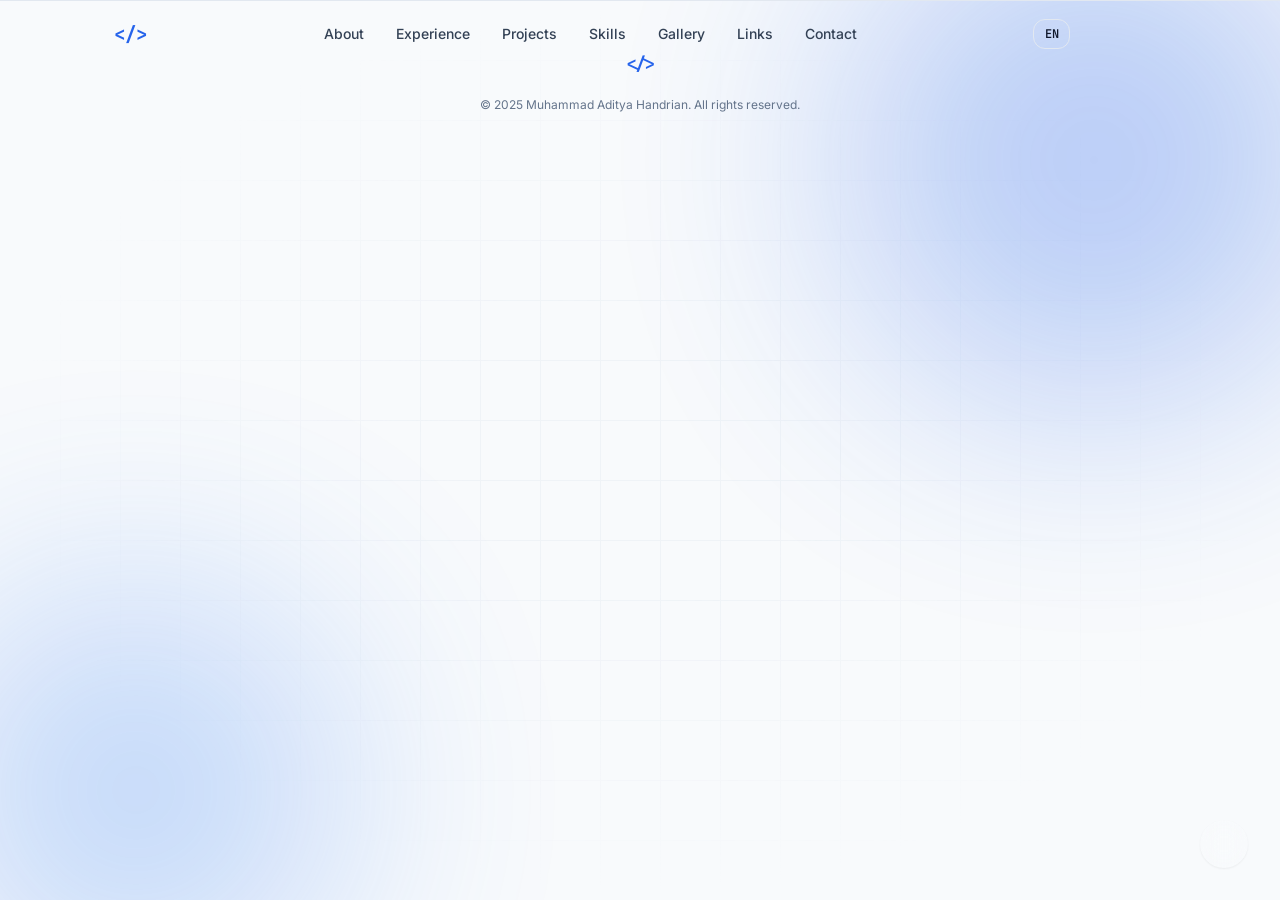
==== commit 3a62be62: "Update index.html" ====
--- a/index.html
+++ b/index.html
@@ -149,16 +149,16 @@
                 <li><a href="#links" class="nav-link" data-lang-en="Links" data-lang-id="Tautan">Links</a></li>
                 <li><a href="#contact" class="nav-link" data-lang-en="Contact" data-lang-id="Kontak">Contact</a></li>
             </ul>
-            <div class="nav-actions" role="group" aria-label="Navigation actions">
-                <button class="lang-toggle" id="langToggle" aria-label="Switch language">
+            <div style="display: flex; align-items: center; gap: 0.75rem;">
+                <button class="lang-toggle" id="langToggle" aria-label="Switch language" style="background: none; border: 1px solid var(--border); cursor: pointer; color: var(--text-primary); display: flex; align-items: center; justify-content: center; padding: 0.35rem 0.65rem; border-radius: var(--radius); font-family: var(--font-mono); font-size: 0.75rem; font-weight: 600; transition: var(--transition);">
                     EN
                 </button>
-                <button class="share-btn-nav" id="shareBtnNav" aria-label="Share profile" title="Share Profile">
-                    <i data-lucide="share-2"></i>
+                <button class="share-btn-nav" id="shareBtnNav" aria-label="Share profile" title="Share Profile" style="background: none; border: none; cursor: pointer; color: var(--text-primary); display: flex; align-items: center; justify-content: center; width: 36px; height: 36px; border-radius: 50%; transition: var(--transition);">
+                    <i data-lucide="share-2" style="width: 20px; height: 20px;"></i>
                 </button>
-                <button class="theme-toggle" id="themeToggle" aria-label="Toggle theme">
+                <button class="theme-toggle" id="themeToggle" aria-label="Toggle theme" style="background: none; border: none; cursor: pointer; color: var(--text-primary); display: flex; align-items: center; justify-content: center; width: 36px; height: 36px; border-radius: 50%; transition: var(--transition);">
                     <i data-lucide="moon" class="icon-moon"></i>
-                    <i data-lucide="sun" class="icon-sun"></i>
+                    <i data-lucide="sun" class="icon-sun" style="display: none;"></i>
                 </button>
                 <button class="nav-toggle" id="navToggle" aria-label="Toggle navigation"><span class="hamburger"></span></button>
             </div>
--- a/style.css
+++ b/style.css
@@ -31,6 +31,10 @@
 
 /* ===== DYNAMIC THEME ACCENTS (DARK MODE) ===== */
 body[data-active-page="about"] {
+  --bg-primary: #0a1120;
+  --bg-secondary: #111a2e;
+  --bg-card: #111a2e;
+  --bg-nav: rgba(10, 17, 32, 0.85);
   --border: rgba(59, 130, 246, 0.18);
   --accent: #3b82f6;
   --accent-light: #60a5fa;
@@ -38,6 +42,10 @@
   --accent-glow: rgba(59, 130, 246, 0.15);
 }
 body[data-active-page="experience"] {
+  --bg-primary: #0f0a20;
+  --bg-secondary: #17112e;
+  --bg-card: #17112e;
+  --bg-nav: rgba(15, 10, 32, 0.85);
   --border: rgba(139, 92, 246, 0.18);
   --accent: #8b5cf6;
   --accent-light: #a78bfa;
@@ -45,6 +53,10 @@
   --accent-glow: rgba(139, 92, 246, 0.15);
 }
 body[data-active-page="projects"] {
+  --bg-primary: #061111;
+  --bg-secondary: #0c1c1a;
+  --bg-card: #0c1c1a;
+  --bg-nav: rgba(6, 17, 17, 0.85);
   --border: rgba(16, 185, 129, 0.18);
   --accent: #10b981;
   --accent-light: #34d399;
@@ -52,6 +64,10 @@
   --accent-glow: rgba(16, 185, 129, 0.15);
 }
 body[data-active-page="skills"] {
+  --bg-primary: #120e06;
+  --bg-secondary: #1e180d;
+  --bg-card: #1e180d;
+  --bg-nav: rgba(18, 14, 6, 0.85);
   --border: rgba(245, 158, 11, 0.18);
   --accent: #f59e0b;
   --accent-light: #fbbf24;
@@ -59,6 +75,10 @@
   --accent-glow: rgba(245, 158, 11, 0.15);
 }
 body[data-active-page="contact"] {
+  --bg-primary: #13060d;
+  --bg-secondary: #200d18;
+  --bg-card: #200d18;
+  --bg-nav: rgba(19, 6, 13, 0.85);
   --border: rgba(236, 72, 153, 0.18);
   --accent: #ec4899;
   --accent-light: #f472b6;
@@ -66,6 +86,10 @@
   --accent-glow: rgba(236, 72, 153, 0.15);
 }
 body[data-active-page="gallery"] {
+  --bg-primary: #040f12;
+  --bg-secondary: #0a1c20;
+  --bg-card: #0a1c20;
+  --bg-nav: rgba(4, 15, 18, 0.85);
   --border: rgba(6, 182, 212, 0.18);
   --accent: #06b6d4;
   --accent-light: #22d3ee;
@@ -73,6 +97,10 @@
   --accent-glow: rgba(6, 182, 212, 0.15);
 }
 body[data-active-page="links"] {
+  --bg-primary: #0a0b16;
+  --bg-secondary: #111226;
+  --bg-card: #111226;
+  --bg-nav: rgba(10, 11, 22, 0.85);
   --border: rgba(99, 102, 241, 0.18);
   --accent: #6366f1;
   --accent-light: #818cf8;
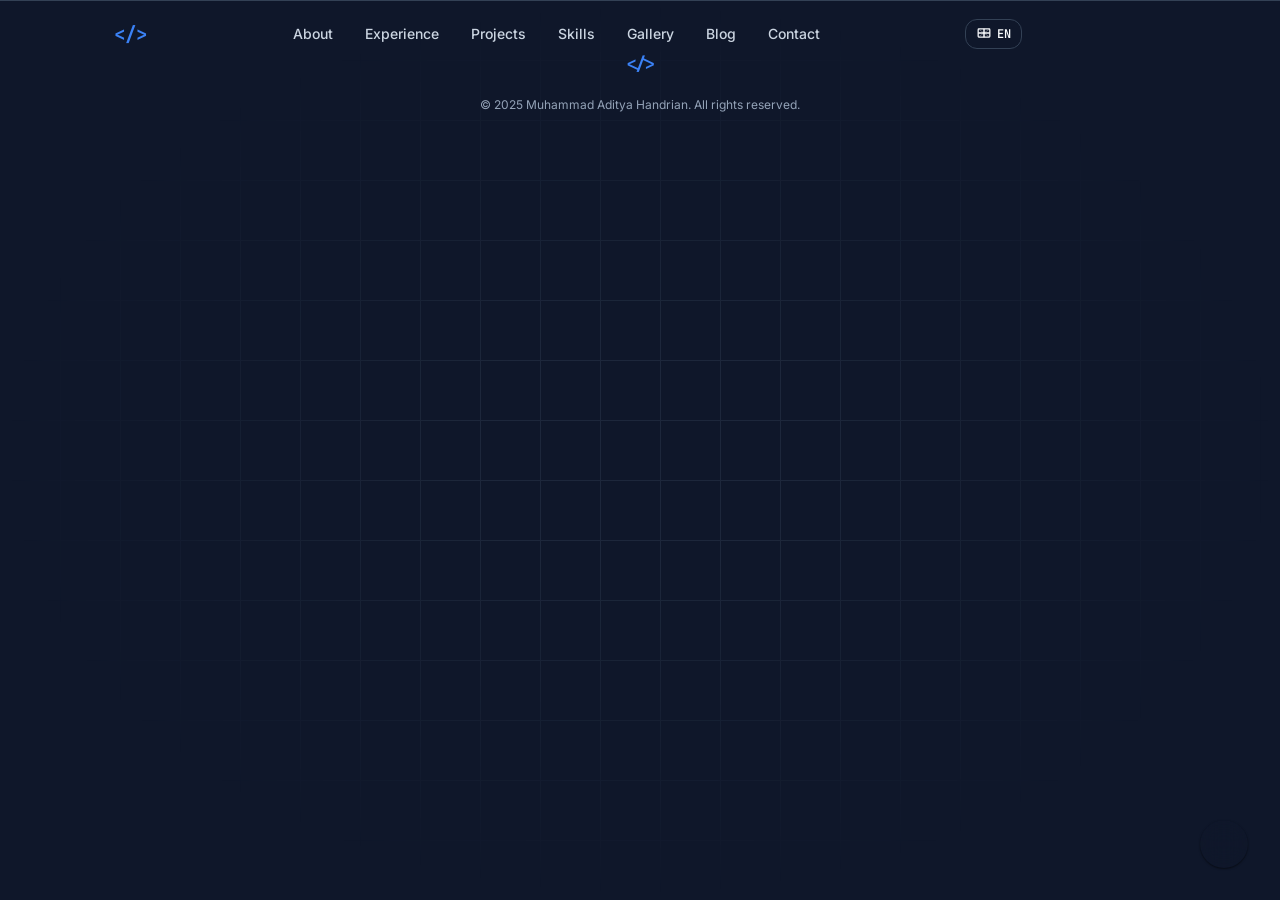
==== commit 4b551195: "feat: implement switch layout view mode with premium scroll spy accents, vertical dots navigation, t" ====
--- a/index.html
+++ b/index.html
@@ -25,7 +25,7 @@
     <link rel="preconnect" href="https://fonts.gstatic.com" crossorigin>
     <link href="https://fonts.googleapis.com/css2?family=Inter:wght@300;400;500;600;700;800&family=JetBrains+Mono:wght@400;500&display=swap" rel="stylesheet">
     <script src="https://unpkg.com/lucide@latest/dist/umd/lucide.js"></script>
-    <link rel="stylesheet" href="style.css?v=2.6">
+    <link rel="stylesheet" href="style.css?v=3.1">
     <style>
         /* Dropdown Layout & Aesthetic Fixes */
         .hero-cta {
@@ -146,12 +146,16 @@
                 <li><a href="#projects" class="nav-link" data-lang-en="Projects" data-lang-id="Proyek">Projects</a></li>
                 <li><a href="#skills" class="nav-link" data-lang-en="Skills" data-lang-id="Keahlian">Skills</a></li>
                 <li><a href="#gallery" class="nav-link" data-lang-en="Gallery" data-lang-id="Galeri">Gallery</a></li>
-                <li><a href="#links" class="nav-link" data-lang-en="Links" data-lang-id="Tautan">Links</a></li>
+                <li><a href="#blog" class="nav-link" data-lang-en="Blog" data-lang-id="Blog">Blog</a></li>
                 <li><a href="#contact" class="nav-link" data-lang-en="Contact" data-lang-id="Kontak">Contact</a></li>
             </ul>
             <div style="display: flex; align-items: center; gap: 0.75rem;">
                 <button class="lang-toggle" id="langToggle" aria-label="Switch language" style="background: none; border: 1px solid var(--border); cursor: pointer; color: var(--text-primary); display: flex; align-items: center; justify-content: center; padding: 0.35rem 0.65rem; border-radius: var(--radius); font-family: var(--font-mono); font-size: 0.75rem; font-weight: 600; transition: var(--transition);">
                     EN
+                </button>
+                <button class="layout-toggle" id="layoutToggle" aria-label="Toggle layout mode" title="Switch View" style="background: none; border: none; cursor: pointer; color: var(--text-primary); display: flex; align-items: center; justify-content: center; width: 36px; height: 36px; border-radius: 50%; transition: var(--transition);">
+                    <i data-lucide="scroll" class="icon-scroll"></i>
+                    <i data-lucide="layers" class="icon-tab" style="display: none;"></i>
                 </button>
                 <button class="share-btn-nav" id="shareBtnNav" aria-label="Share profile" title="Share Profile" style="background: none; border: none; cursor: pointer; color: var(--text-primary); display: flex; align-items: center; justify-content: center; width: 36px; height: 36px; border-radius: 50%; transition: var(--transition);">
                     <i data-lucide="share-2" style="width: 20px; height: 20px;"></i>
@@ -163,10 +167,12 @@
                 <button class="nav-toggle" id="navToggle" aria-label="Toggle navigation"><span class="hamburger"></span></button>
             </div>
         </div>
+        <div class="scroll-progress-bar" id="scrollProgress"></div>
     </nav>
 
     <!-- ABOUT / HERO MERGED -->
-    <section class="about-hero page-section" id="about">
+    <main id="mainContent">
+        <section class="about-hero page-section" id="about">
         <div class="container relative">
             <div class="about-hero-grid">
                 <!-- Left: Text content -->
@@ -312,8 +318,24 @@
     <section class="section page-section" id="projects">
         <div class="container">
             <div class="section-header"><span class="section-label">03 / Projects</span><h2 class="section-title" data-lang-en="Things I've Built" data-lang-id="Karya Saya">Things I've Built</h2></div>
+            
+            <div class="project-filters">
+                <button class="filter-btn active" data-filter="all">
+                    <span data-lang-en="All" data-lang-id="Semua">All</span>
+                </button>
+                <button class="filter-btn" data-filter="web">
+                    <span data-lang-en="Web Dev" data-lang-id="Web Dev">Web Dev</span>
+                </button>
+                <button class="filter-btn" data-filter="mobile">
+                    <span data-lang-en="Mobile App" data-lang-id="Aplikasi Mobile">Mobile App</span>
+                </button>
+                <button class="filter-btn" data-filter="ai-ml">
+                    <span data-lang-en="AI / ML" data-lang-id="AI / ML">AI / ML</span>
+                </button>
+            </div>
+
             <div class="projects-grid">
-                <div class="project-card project-card--featured">
+                <div class="project-card project-card--featured" data-project-category="web ai-ml">
                     <div class="project-card__glow"></div>
                     <div class="project-card__image-container">
                         <div class="browser-mockup">
@@ -351,7 +373,7 @@
                         </div>
                     </div>
                 </div>
-                <div class="project-card project-card--featured">
+                <div class="project-card project-card--featured" data-project-category="mobile ai-ml">
                     <div class="project-card__glow" style="background: radial-gradient(circle, rgba(16, 185, 129, 0.15), transparent 70%);"></div>
                     <div class="project-card__image-container">
                         <div class="phone-mockup">
@@ -397,13 +419,13 @@
                                 <span data-lang-en="Role: Lead Mobile &amp; AI Developer" data-lang-id="Peran: Pengembang Mobile &amp; AI Utama">Role: Lead Mobile &amp; AI Developer</span>
                             </div>
                             <a href="https://github.com/AdityaHandrian/Pelita.git" target="_blank" rel="noopener noreferrer" class="project-card__link">
-                                <i data-lucide="github"></i>
+                                <svg xmlns="http://www.w3.org/2000/svg" width="15" height="15" viewBox="0 0 24 24" fill="none" stroke="currentColor" stroke-width="2" stroke-linecap="round" stroke-linejoin="round" class="lucide lucide-github"><path d="M15 22v-4a4.8 4.8 0 0 0-1-3.5c3 0 6-2 6-5.5.08-1.25-.27-2.48-1-3.5.28-1.15.28-2.35 0-3.5 0 0-1 0-3 1.5-2.64-.5-5.36-.5-8 0C6 2 5 2 5 2c-.3 1.15-.3 2.35 0 3.5A5.403 5.403 0 0 0 4 9c0 3.5 3 5.5 6 5.5-.39.49-.68 1.05-.85 1.65-.17.6-.22 1.23-.15 1.85v4"/><path d="M9 18c-4.51 2-5-2-7-2"/></svg>
                                 <span data-lang-en="Source Code" data-lang-id="Kode Sumber">Source Code</span>
                             </a>
                         </div>
                     </div>
                 </div>
-                <div class="project-card">
+                <div class="project-card" data-project-category="web ai-ml">
                     <div class="project-card__image-container">
                         <div class="browser-mockup">
                             <div class="browser-mockup__header">
@@ -477,8 +499,10 @@
                 </div>
             </div>
             <div class="certs-section">
-                <div class="skill-category__header" style="margin-bottom:2rem"><i data-lucide="badge-check" class="skill-category__icon"></i><h3 data-lang-en="Certifications" data-lang-id="Sertifikasi Resmi">Certifications</h3></div>
-                <div class="certs-grid">
+                <div class="skill-category__header" style="margin-bottom:2rem"><i data-lucide="badge-check" class="skill-category__icon"></i><h3 data-lang-en="Professional Certifications" data-lang-id="Sertifikasi Profesional">Professional Certifications</h3></div>
+                
+                <h4 class="certs-group-title"><i data-lucide="cloud" style="width: 18px; height: 18px; color: #ff9900; margin-right: 0.5rem; vertical-align: middle;"></i> AWS Academy Specialty</h4>
+                <div class="certs-grid" style="margin-bottom: 2.5rem;">
                     <div class="cert-card"><div class="cert-card__logo cert-card__logo--aws"><i data-lucide="cloud"></i></div><div class="cert-card__info"><h4 data-lang-en="Cloud Security Builder" data-lang-id="Cloud Security Builder">Cloud Security Builder</h4><p>AWS Academy · Jan 2026</p></div></div>
                     <div class="cert-card"><div class="cert-card__logo cert-card__logo--aws"><i data-lucide="globe"></i></div><div class="cert-card__info"><h4 data-lang-en="Cloud Web Application Builder" data-lang-id="Cloud Web Application Builder">Cloud Web Application Builder</h4><p>AWS Academy · Jan 2026</p></div></div>
                     <div class="cert-card"><div class="cert-card__logo cert-card__logo--aws"><i data-lucide="git-branch"></i></div><div class="cert-card__info"><h4 data-lang-en="Microservices &amp; CI/CD Pipeline Builder" data-lang-id="Microservices &amp; CI/CD Pipeline Builder">Microservices & CI/CD Pipeline Builder</h4><p>AWS Academy · Jan 2026</p></div></div>
@@ -486,6 +510,10 @@
                     <div class="cert-card"><div class="cert-card__logo cert-card__logo--aws"><i data-lucide="brain"></i></div><div class="cert-card__info"><h4 data-lang-en="Machine Learning Foundations" data-lang-id="Dasar Machine Learning">Machine Learning Foundations</h4><p>AWS Academy · Jan 2026</p></div></div>
                     <div class="cert-card"><div class="cert-card__logo cert-card__logo--aws"><i data-lucide="sparkles"></i></div><div class="cert-card__info"><h4 data-lang-en="Generative AI Foundations" data-lang-id="Dasar Generative AI">Generative AI Foundations</h4><p>AWS Academy · Jan 2026</p></div></div>
                     <div class="cert-card"><div class="cert-card__logo cert-card__logo--aws"><i data-lucide="shield"></i></div><div class="cert-card__info"><h4 data-lang-en="Cloud Security Foundations" data-lang-id="Dasar Keamanan Cloud">Cloud Security Foundations</h4><p>AWS Academy · Jan 2026</p></div></div>
+                </div>
+
+                <h4 class="certs-group-title"><i data-lucide="shield" style="width: 18px; height: 18px; color: #00b478; margin-right: 0.5rem; vertical-align: middle;"></i> Palo Alto Networks Cybersecurity</h4>
+                <div class="certs-grid">
                     <div class="cert-card"><div class="cert-card__logo cert-card__logo--palo"><i data-lucide="shield-check"></i></div><div class="cert-card__info"><h4 data-lang-en="Security Operations Fundamentals" data-lang-id="Dasar Operasi Keamanan">Security Operations Fundamentals</h4><p>Palo Alto Networks · Jan 2026</p></div></div>
                     <div class="cert-card"><div class="cert-card__logo cert-card__logo--palo"><i data-lucide="lock"></i></div><div class="cert-card__info"><h4 data-lang-en="Cybersecurity Foundation" data-lang-id="Dasar Keamanan Siber">Cybersecurity Foundation</h4><p>Palo Alto Networks · Jan 2026</p></div></div>
                 </div>
@@ -499,6 +527,7 @@
             <div class="section-header">
                 <span class="section-label">05 / Gallery</span>
                 <h2 class="section-title" data-lang-en="Life &amp; Activities" data-lang-id="Galeri &amp; Kegiatan">Life & Activities</h2>
+            </div>
             <div class="gallery-grid">
                 <!-- Card 1: Business Analyst Intern DOT -->
                 <div class="gallery-card animate-hover" data-gallery-category="dot">
@@ -613,67 +642,56 @@
         <div class="lightbox-viewer__counter" id="lightboxViewerCounter"></div>
     </div>
 
-    <!-- LINK TREE MINI -->
-    <section class="section page-section" id="links">
-        <div class="container container--narrow">
-            <div class="linktree-card">
-                <div class="linktree-profile">
-                    <div class="linktree-avatar">
-                        <div class="about-image-fallback" style="font-size: 2rem;">AH</div>
-                        <img src="assets/profile.jpg" alt="Muhammad Aditya Handrian" class="linktree-img" onload="this.previousElementSibling.style.display='none';" onerror="this.style.display='none'; this.previousElementSibling.style.display='flex';">
-                    </div>
-                    <h3 class="linktree-name">Muhammad Aditya Handrian</h3>
-                    <p class="linktree-title" data-lang-en="Informatics Student &amp; Business Analyst" data-lang-id="Mahasiswa Informatika &amp; Business Analyst">Informatics Student & Business Analyst</p>
-                </div>
-                <div class="linktree-links">
-                    <a href="mailto:adityahandriann@gmail.com" class="linktree-btn">
-                        <i data-lucide="mail"></i>
-                        <span>Email</span>
+    <!-- BLOG -->
+    <section class="section section--alt page-section" id="blog">
+        <div class="container">
+            <div class="section-header"><span class="section-label">06 / Blog</span><h2 class="section-title" data-lang-en="Thoughts &amp; Writings" data-lang-id="Tulisan &amp; Pemikiran">Thoughts & Writings</h2></div>
+            <div class="blog-grid">
+                <!-- Article 1: Busy Beaver -->
+                <div class="blog-card animate-hover">
+                    <div class="blog-card__header">
+                        <div class="blog-card__icon" style="background: rgba(59, 130, 246, 0.1); color: #3b82f6;">
+                            <i data-lucide="activity"></i>
+                        </div>
+                        <span class="blog-card__tag" data-lang-en="Computation Theory" data-lang-id="Teori Komputasi">Computation Theory</span>
+                    </div>
+                    <h3 class="blog-card__title">Busy Beaver Problem</h3>
+                    <p class="blog-card__desc" data-lang-en="Exploring the Busy Beaver problem, a fascinating boundary of computability theory that defines the limits of what computers can solve." data-lang-id="Menjelajahi masalah Busy Beaver, batas teori komputabilitas yang menarik yang mendefinisikan batas kemampuan yang dapat diselesaikan oleh komputer.">Exploring the Busy Beaver problem, a fascinating boundary of computability theory that defines the limits of what computers can solve.</p>
+                    <a href="https://medium.com/@adityahandriann/busy-beaver-problem-5f76e144af4b" target="_blank" rel="noopener noreferrer" class="blog-card__link">
+                        <span data-lang-en="Read on Medium" data-lang-id="Baca di Medium">Read on Medium</span>
+                        <i data-lucide="arrow-up-right"></i>
                     </a>
-                    <a href="https://www.linkedin.com/in/adityahandrian/" target="_blank" rel="noopener noreferrer" class="linktree-btn">
-                        <i data-lucide="linkedin"></i>
-                        <span>LinkedIn</span>
+                </div>
+
+                <!-- Article 2: Church-Turing Thesis -->
+                <div class="blog-card animate-hover">
+                    <div class="blog-card__header">
+                        <div class="blog-card__icon" style="background: rgba(139, 92, 246, 0.1); color: #8b5cf6;">
+                            <i data-lucide="terminal"></i>
+                        </div>
+                        <span class="blog-card__tag" data-lang-en="Computer Science" data-lang-id="Ilmu Komputer">Computer Science</span>
+                    </div>
+                    <h3 class="blog-card__title">Church-Turing Thesis &amp; Bahasa Pemrograman</h3>
+                    <p class="blog-card__desc" data-lang-en="An in-depth look at the Church-Turing Thesis and its profound connection to modern programming languages and computability." data-lang-id="Tinjauan mendalam tentang Tesis Church-Turing dan kaitannya yang erat dengan bahasa pemrograman modern serta komputabilitas.">An in-depth look at the Church-Turing Thesis and its profound connection to modern programming languages and computability.</p>
+                    <a href="https://medium.com/@adityahandriann/church-turing-thesis-dan-kaitannya-dengan-bahasa-pemrograman-08ec3c6032fe" target="_blank" rel="noopener noreferrer" class="blog-card__link">
+                        <span data-lang-en="Read on Medium" data-lang-id="Baca di Medium">Read on Medium</span>
+                        <i data-lucide="arrow-up-right"></i>
                     </a>
-                    <a href="https://github.com/AdityaHandrian" target="_blank" rel="noopener noreferrer" class="linktree-btn">
-                        <i data-lucide="github"></i>
-                        <span>GitHub</span>
-                    </a>
-                    <a href="https://senopati.its.ac.id/mona" target="_blank" rel="noopener noreferrer" class="linktree-btn">
-                        <i data-lucide="wallet"></i>
-                        <span data-lang-en="MONA (Featured Project)" data-lang-id="MONA (Proyek Utama)">MONA (Featured Project)</span>
-                    </a>
-                    <a href="https://github.com/AdityaHandrian/Pelita.git" target="_blank" rel="noopener noreferrer" class="linktree-btn">
-                        <i data-lucide="accessibility"></i>
-                        <span data-lang-en="Pelita (Featured Project)" data-lang-id="Pelita (Proyek Utama)">Pelita (Featured Project)</span>
-                    </a>
-                    <div class="linktree-dropdown" id="linktreeResumeDropdown">
-                        <button class="linktree-btn linktree-btn--resume linktree-dropdown-toggle animate-hover" id="linktreeResumeBtnToggle">
-                            <i data-lucide="file-text"></i>
-                            <span data-lang-en="CV / Resume" data-lang-id="CV / Resume">CV / Resume</span>
-                            <i data-lucide="chevron-down" class="linktree-chevron"></i>
-                        </button>
-                        <div class="linktree-dropdown-menu" id="linktreeResumeMenu">
-                            <a href="assets/resume.pdf" target="_blank" class="linktree-dropdown-item">
-                                <i data-lucide="eye"></i>
-                                <span data-lang-en="View Resume" data-lang-id="Lihat CV (Tanpa Unduh)">View Resume</span>
-                            </a>
-                            <a href="assets/resume.pdf" download="Muhammad_Aditya_Handrian_Resume.pdf" class="linktree-dropdown-item">
-                                <i data-lucide="download"></i>
-                                <span data-lang-en="Download Resume" data-lang-id="Unduh CV">Download Resume</span>
-                            </a>
-                        </div>
-                    </div>
-                    <button class="linktree-btn" id="linktreeShareBtn" style="font-family: inherit;">
-                        <i data-lucide="share-2"></i>
-                        <span data-lang-en="Share Profile" data-lang-id="Bagikan Profil">Share Profile</span>
-                    </button>
-                    <a href="https://www.instagram.com/adityahandrian/" target="_blank" rel="noopener noreferrer" class="linktree-btn">
-                        <i data-lucide="instagram"></i>
-                        <span>Instagram</span>
-                    </a>
-                    <a href="https://x.com/adtyhn" target="_blank" rel="noopener noreferrer" class="linktree-btn">
-                        <i data-lucide="twitter"></i>
-                        <span>Twitter / X</span>
+                </div>
+
+                <!-- Article 3: Diabetes Dataset Management -->
+                <div class="blog-card animate-hover">
+                    <div class="blog-card__header">
+                        <div class="blog-card__icon" style="background: rgba(16, 185, 129, 0.1); color: #10b981;">
+                            <i data-lucide="database"></i>
+                        </div>
+                        <span class="blog-card__tag" data-lang-en="Data Science" data-lang-id="Sains Data">Data Science</span>
+                    </div>
+                    <h3 class="blog-card__title" data-lang-en="Diabetes Dataset Management &amp; Analytics" data-lang-id="Manajemen &amp; Analisis Dataset Diabetes">Diabetes Dataset Management &amp; Analytics</h3>
+                    <p class="blog-card__desc" data-lang-en="Implementing data management and predictive analytics on the Diabetes dataset using Python and SQL for Teaching Assistant selection." data-lang-id="Menerapkan manajemen data dan analisis prediktif pada dataset Diabetes menggunakan Python dan SQL untuk seleksi Asisten Dosen.">Implementing data management and predictive analytics on the Diabetes dataset using Python and SQL for Teaching Assistant selection.</p>
+                    <a href="https://medium.com/@adityahandriann/manajemen-dan-analisis-data-pada-dataset-diabetes-menggunakan-python-sql-tugas-oprec-asisten-98bc63bc01ca" target="_blank" rel="noopener noreferrer" class="blog-card__link">
+                        <span data-lang-en="Read on Medium" data-lang-id="Baca di Medium">Read on Medium</span>
+                        <i data-lucide="arrow-up-right"></i>
                     </a>
                 </div>
             </div>
@@ -683,7 +701,7 @@
     <!-- CONTACT -->
     <section class="section page-section" id="contact">
         <div class="container">
-            <div class="section-header"><span class="section-label">06 / Contact</span><h2 class="section-title" data-lang-en="Let's Connect" data-lang-id="Hubungi Saya">Let's Connect</h2></div>
+            <div class="section-header"><span class="section-label">07 / Contact</span><h2 class="section-title" data-lang-en="Let's Connect" data-lang-id="Hubungi Saya">Let's Connect</h2></div>
             <div class="contact-grid-layout">
                 <!-- Left: Collab Info -->
                 <div class="contact-info-panel">
@@ -699,32 +717,82 @@
                     </div>
                 </div>
 
-                <!-- Right: Cards Grid -->
-                <div class="contact-cards-grid">
-                    <a href="mailto:adityahandriann@gmail.com" class="contact-card" id="contact-email">
-                        <div class="contact-card__icon"><svg xmlns="http://www.w3.org/2000/svg" width="22" height="22" viewBox="0 0 24 24" fill="none" stroke="currentColor" stroke-width="2" stroke-linecap="round" stroke-linejoin="round"><rect width="20" height="16" x="2" y="4" rx="2"/><path d="m22 7-8.97 5.7a1.94 1.94 0 0 1-2.06 0L2 7"/></svg></div>
-                        <div class="contact-card__info"><h4>Email</h4><p>adityahandriann@gmail.com</p></div>
-                        <i data-lucide="arrow-up-right" class="contact-card__arrow"></i>
-                    </a>
-                    <a href="https://www.linkedin.com/in/adityahandrian/" target="_blank" rel="noopener noreferrer" class="contact-card" id="contact-linkedin">
-                        <div class="contact-card__icon"><svg xmlns="http://www.w3.org/2000/svg" width="22" height="22" viewBox="0 0 24 24" fill="none" stroke="currentColor" stroke-width="2" stroke-linecap="round" stroke-linejoin="round"><path d="M16 8a6 6 0 0 1 6 6v7h-4v-7a2 2 0 0 0-2-2 2 2 0 0 0-2 2v7h-4v-7a6 6 0 0 1 6-6z"/><rect width="4" height="12" x="2" y="9"/><circle cx="4" cy="4" r="2"/></svg></div>
-                        <div class="contact-card__info"><h4>LinkedIn</h4><p>linkedin.com/in/adityahandrian</p></div>
-                        <i data-lucide="arrow-up-right" class="contact-card__arrow"></i>
-                    </a>
-                    <a href="https://www.instagram.com/adityahandrian/" target="_blank" rel="noopener noreferrer" class="contact-card" id="contact-instagram">
-                        <div class="contact-card__icon"><svg xmlns="http://www.w3.org/2000/svg" width="22" height="22" viewBox="0 0 24 24" fill="none" stroke="currentColor" stroke-width="2" stroke-linecap="round" stroke-linejoin="round"><rect width="20" height="20" x="2" y="2" rx="5" ry="5"/><path d="M16 11.37A4 4 0 1 1 12.63 8 4 4 0 0 1 16 11.37z"/><line x1="17.5" x2="17.51" y1="6.5" y2="6.5"/></svg></div>
-                        <div class="contact-card__info"><h4>Instagram</h4><p>@adityahandrian</p></div>
-                        <i data-lucide="arrow-up-right" class="contact-card__arrow"></i>
-                    </a>
-                    <a href="https://x.com/adtyhn" target="_blank" rel="noopener noreferrer" class="contact-card" id="contact-twitter">
-                        <div class="contact-card__icon"><svg xmlns="http://www.w3.org/2000/svg" width="22" height="22" viewBox="0 0 24 24" fill="none" stroke="currentColor" stroke-width="2" stroke-linecap="round" stroke-linejoin="round"><path d="M22 4s-.7 2.1-2 3.4c1.6 10-9.4 17.3-18 11.6 2.2.1 4.4-.6 6-2C3 15.5.5 9.6 3 5c2.2 2.6 5.6 4.1 9 4-.9-4.2 4-6.6 7-3.8 1.1 0 3-1.2 3-1.2z"/></svg></div>
-                        <div class="contact-card__info"><h4>Twitter / X</h4><p>@adtyhn</p></div>
-                        <i data-lucide="arrow-up-right" class="contact-card__arrow"></i>
-                    </a>
+                <!-- Right: Merged Linktree Card -->
+                <div class="linktree-card animate-hover" style="width: 100%;">
+                    <div class="linktree-profile">
+                        <div class="linktree-avatar">
+                            <div class="about-image-fallback" style="font-size: 2rem;">AH</div>
+                            <img src="assets/profile.jpg" alt="Muhammad Aditya Handrian" class="linktree-img" onload="this.previousElementSibling.style.display='none';" onerror="this.style.display='none'; this.previousElementSibling.style.display='flex';">
+                        </div>
+                        <h3 class="linktree-name">Muhammad Aditya Handrian</h3>
+                        <p class="linktree-title" data-lang-en="Informatics Student &amp; Business Analyst" data-lang-id="Mahasiswa Informatika &amp; Business Analyst">Informatics Student & Business Analyst</p>
+                    </div>
+                    <div class="linktree-links" style="width: 100%; display: flex; flex-direction: column; gap: 1.5rem;">
+                        <!-- Group 1: Contacts and Social Media -->
+                        <div class="linktree-group" style="display: flex; flex-direction: column; gap: 0.75rem; width: 100%;">
+                            <a href="mailto:adityahandriann@gmail.com" class="linktree-btn">
+                                <i data-lucide="mail"></i>
+                                <span>Email</span>
+                            </a>
+                            <a href="https://www.linkedin.com/in/adityahandrian/" target="_blank" rel="noopener noreferrer" class="linktree-btn">
+                                <svg xmlns="http://www.w3.org/2000/svg" width="18" height="18" viewBox="0 0 24 24" fill="none" stroke="currentColor" stroke-width="2" stroke-linecap="round" stroke-linejoin="round" class="lucide lucide-linkedin"><path d="M16 8a6 6 0 0 1 6 6v7h-4v-7a2 2 0 0 0-2-2 2 2 0 0 0-2 2v7h-4v-7a6 6 0 0 1 6-6z"/><rect width="4" height="12" x="2" y="9"/><circle cx="4" cy="4" r="2"/></svg>
+                                <span>LinkedIn</span>
+                            </a>
+                            <a href="https://github.com/AdityaHandrian" target="_blank" rel="noopener noreferrer" class="linktree-btn">
+                                <svg xmlns="http://www.w3.org/2000/svg" width="18" height="18" viewBox="0 0 24 24" fill="none" stroke="currentColor" stroke-width="2" stroke-linecap="round" stroke-linejoin="round" class="lucide lucide-github"><path d="M15 22v-4a4.8 4.8 0 0 0-1-3.5c3 0 6-2 6-5.5.08-1.25-.27-2.48-1-3.5.28-1.15.28-2.35 0-3.5 0 0-1 0-3 1.5-2.64-.5-5.36-.5-8 0C6 2 5 2 5 2c-.3 1.15-.3 2.35 0 3.5A5.403 5.403 0 0 0 4 9c0 3.5 3 5.5 6 5.5-.39.49-.68 1.05-.85 1.65-.17.6-.22 1.23-.15 1.85v4"/><path d="M9 18c-4.51 2-5-2-7-2"/></svg>
+                                <span>GitHub</span>
+                            </a>
+                            <a href="https://www.instagram.com/adityahandrian/" target="_blank" rel="noopener noreferrer" class="linktree-btn">
+                                <svg xmlns="http://www.w3.org/2000/svg" width="18" height="18" viewBox="0 0 24 24" fill="none" stroke="currentColor" stroke-width="2" stroke-linecap="round" stroke-linejoin="round" class="lucide lucide-instagram"><rect width="20" height="20" x="2" y="2" rx="5" ry="5"/><path d="M16 11.37A4 4 0 1 1 12.63 8 4 4 0 0 1 16 11.37z"/><line x1="17.5" x2="17.51" y1="6.5" y2="6.5"/></svg>
+                                <span>Instagram</span>
+                            </a>
+                            <a href="https://x.com/adtyhn" target="_blank" rel="noopener noreferrer" class="linktree-btn">
+                                <svg xmlns="http://www.w3.org/2000/svg" width="18" height="18" viewBox="0 0 24 24" fill="currentColor" stroke="none" class="lucide-x-logo"><path d="M18.244 2.25h3.308l-7.227 8.26 8.502 11.24H16.17l-5.214-6.817L4.99 21.75H1.68l7.73-8.835L1.254 2.25H8.08l4.713 6.231zm-1.161 17.52h1.833L7.084 4.126H5.117z" /></svg>
+                                <span>Twitter / X</span>
+                            </a>
+                        </div>
+                        
+                        <!-- Group 2: CV / Resume & Share Profile -->
+                        <div class="linktree-group" style="display: flex; flex-direction: column; gap: 0.75rem; width: 100%;">
+                            <div class="linktree-dropdown" id="linktreeResumeDropdown" style="width: 100%;">
+                                <button class="linktree-btn linktree-btn--resume linktree-dropdown-toggle animate-hover" id="linktreeResumeBtnToggle" style="width: 100%;">
+                                    <i data-lucide="file-text"></i>
+                                    <span data-lang-en="CV / Resume" data-lang-id="CV / Resume">CV / Resume</span>
+                                    <i data-lucide="chevron-down" class="linktree-chevron"></i>
+                                </button>
+                                <div class="linktree-dropdown-menu" id="linktreeResumeMenu" style="width: 100%;">
+                                    <a href="assets/resume.pdf" target="_blank" class="linktree-dropdown-item">
+                                        <i data-lucide="eye"></i>
+                                        <span data-lang-en="View Resume" data-lang-id="Lihat CV (Tanpa Unduh)">View Resume</span>
+                                    </a>
+                                    <a href="assets/resume.pdf" download="Muhammad_Aditya_Handrian_Resume.pdf" class="linktree-dropdown-item">
+                                        <i data-lucide="download"></i>
+                                        <span data-lang-en="Download Resume" data-lang-id="Unduh CV">Download Resume</span>
+                                    </a>
+                                </div>
+                            </div>
+                            <button class="linktree-btn" id="linktreeShareBtn" style="font-family: inherit;">
+                                <i data-lucide="share-2"></i>
+                                <span data-lang-en="Share Profile" data-lang-id="Bagikan Profil">Share Profile</span>
+                            </button>
+                        </div>
+                    </div>
                 </div>
             </div>
         </div>
     </section>
+    </main>
+
+    <!-- FLOATING VERTICAL DOT NAVIGATION -->
+    <div class="vertical-dot-nav" id="verticalDotNav" aria-label="Section Navigation">
+        <button class="dot-item active" data-target="about" aria-label="About"><span class="dot-tooltip" data-lang-en="About" data-lang-id="Tentang">About</span></button>
+        <button class="dot-item" data-target="experience" aria-label="Experience"><span class="dot-tooltip" data-lang-en="Experience" data-lang-id="Pengalaman">Experience</span></button>
+        <button class="dot-item" data-target="projects" aria-label="Projects"><span class="dot-tooltip" data-lang-en="Projects" data-lang-id="Proyek">Projects</span></button>
+        <button class="dot-item" data-target="skills" aria-label="Skills"><span class="dot-tooltip" data-lang-en="Skills" data-lang-id="Keahlian">Skills</span></button>
+        <button class="dot-item" data-target="gallery" aria-label="Gallery"><span class="dot-tooltip" data-lang-en="Gallery" data-lang-id="Galeri">Gallery</span></button>
+        <button class="dot-item" data-target="blog" aria-label="Blog"><span class="dot-tooltip" data-lang-en="Blog" data-lang-id="Blog">Blog</span></button>
+        <button class="dot-item" data-target="contact" aria-label="Contact"><span class="dot-tooltip" data-lang-en="Contact" data-lang-id="Kontak">Contact</span></button>
+    </div>
 
     <!-- FOOTER -->
     <footer class="footer">
@@ -798,11 +866,11 @@
                     
                     <div class="share-social-grid">
                         <a href="#" target="_blank" rel="noopener noreferrer" class="share-social-btn share-social-btn--wa" id="shareWaBtn">
-                            <i data-lucide="message-square"></i>
+                            <svg xmlns="http://www.w3.org/2000/svg" width="18" height="18" viewBox="0 0 24 24" fill="none" stroke="currentColor" stroke-width="2" stroke-linecap="round" stroke-linejoin="round" class="lucide lucide-whatsapp"><path d="M22 11.08c0 4.9-4 8.9-8.9 8.9-1.5 0-3-.4-4.3-1.1L3 21l2.2-5.4C4.4 14.3 4 12.7 4 11.08 4 6.2 8 2.2 13 2.2c4.9 0 9 4 9 8.88z" /><path d="M9 8c-.3.6-.3 1.2.2 1.9.6.9 1.6 1.9 2.5 2.5.7.5 1.3.5 1.9.2.6-.3 1-.7 1.2-1.2.2-.3-.1-.7-.4-.9-.3-.2-1.3-.7-1.5-.8-.2-.1-.4 0-.6.2-.2.3-.5.7-.7.9-.2.2-.5.1-.7-.1-.3-.2-1.3-1.3-1.5-1.5-.2-.2-.3-.5-.1-.7.2-.2.6-.5.9-.7.1-.2.1-.4 0-.6-.1-.2-.6-1.5-.8-1.7-.2-.3-.6-.2-.9.2z" /></svg>
                             <span>WhatsApp</span>
                         </a>
                         <a href="#" target="_blank" rel="noopener noreferrer" class="share-social-btn share-social-btn--linkedin" id="shareLinkedinBtn">
-                            <i data-lucide="linkedin"></i>
+                            <svg xmlns="http://www.w3.org/2000/svg" width="18" height="18" viewBox="0 0 24 24" fill="none" stroke="currentColor" stroke-width="2" stroke-linecap="round" stroke-linejoin="round" class="lucide lucide-linkedin"><path d="M16 8a6 6 0 0 1 6 6v7h-4v-7a2 2 0 0 0-2-2 2 2 0 0 0-2 2v7h-4v-7a6 6 0 0 1 6-6z"/><rect width="4" height="12" x="2" y="9"/><circle cx="4" cy="4" r="2"/></svg>
                             <span>LinkedIn</span>
                         </a>
                     </div>
--- a/style.css
+++ b/style.css
@@ -31,10 +31,6 @@
 
 /* ===== DYNAMIC THEME ACCENTS (DARK MODE) ===== */
 body[data-active-page="about"] {
-  --bg-primary: #0a1120;
-  --bg-secondary: #111a2e;
-  --bg-card: #111a2e;
-  --bg-nav: rgba(10, 17, 32, 0.85);
   --border: rgba(59, 130, 246, 0.18);
   --accent: #3b82f6;
   --accent-light: #60a5fa;
@@ -42,10 +38,6 @@
   --accent-glow: rgba(59, 130, 246, 0.15);
 }
 body[data-active-page="experience"] {
-  --bg-primary: #0f0a20;
-  --bg-secondary: #17112e;
-  --bg-card: #17112e;
-  --bg-nav: rgba(15, 10, 32, 0.85);
   --border: rgba(139, 92, 246, 0.18);
   --accent: #8b5cf6;
   --accent-light: #a78bfa;
@@ -53,10 +45,6 @@
   --accent-glow: rgba(139, 92, 246, 0.15);
 }
 body[data-active-page="projects"] {
-  --bg-primary: #061111;
-  --bg-secondary: #0c1c1a;
-  --bg-card: #0c1c1a;
-  --bg-nav: rgba(6, 17, 17, 0.85);
   --border: rgba(16, 185, 129, 0.18);
   --accent: #10b981;
   --accent-light: #34d399;
@@ -64,10 +52,6 @@
   --accent-glow: rgba(16, 185, 129, 0.15);
 }
 body[data-active-page="skills"] {
-  --bg-primary: #120e06;
-  --bg-secondary: #1e180d;
-  --bg-card: #1e180d;
-  --bg-nav: rgba(18, 14, 6, 0.85);
   --border: rgba(245, 158, 11, 0.18);
   --accent: #f59e0b;
   --accent-light: #fbbf24;
@@ -75,10 +59,6 @@
   --accent-glow: rgba(245, 158, 11, 0.15);
 }
 body[data-active-page="contact"] {
-  --bg-primary: #13060d;
-  --bg-secondary: #200d18;
-  --bg-card: #200d18;
-  --bg-nav: rgba(19, 6, 13, 0.85);
   --border: rgba(236, 72, 153, 0.18);
   --accent: #ec4899;
   --accent-light: #f472b6;
@@ -86,21 +66,13 @@
   --accent-glow: rgba(236, 72, 153, 0.15);
 }
 body[data-active-page="gallery"] {
-  --bg-primary: #040f12;
-  --bg-secondary: #0a1c20;
-  --bg-card: #0a1c20;
-  --bg-nav: rgba(4, 15, 18, 0.85);
   --border: rgba(6, 182, 212, 0.18);
   --accent: #06b6d4;
   --accent-light: #22d3ee;
   --accent-dark: #0891b2;
   --accent-glow: rgba(6, 182, 212, 0.15);
 }
-body[data-active-page="links"] {
-  --bg-primary: #0a0b16;
-  --bg-secondary: #111226;
-  --bg-card: #111226;
-  --bg-nav: rgba(10, 11, 22, 0.85);
+body[data-active-page="blog"] {
   --border: rgba(99, 102, 241, 0.18);
   --accent: #6366f1;
   --accent-light: #818cf8;
@@ -110,10 +82,6 @@
 
 /* ===== DYNAMIC THEME ACCENTS (LIGHT MODE) ===== */
 [data-theme="light"] body[data-active-page="about"] {
-  --bg-primary: #f0f4f9;
-  --bg-secondary: #e5edf8;
-  --bg-card: #ffffff;
-  --bg-nav: rgba(240, 244, 249, 0.85);
   --border: rgba(37, 99, 235, 0.12);
   --accent: #2563eb;
   --accent-light: #3b82f6;
@@ -121,10 +89,6 @@
   --accent-glow: rgba(37, 99, 235, 0.08);
 }
 [data-theme="light"] body[data-active-page="experience"] {
-  --bg-primary: #f5f0f9;
-  --bg-secondary: #ede5f8;
-  --bg-card: #ffffff;
-  --bg-nav: rgba(245, 240, 249, 0.85);
   --border: rgba(124, 58, 237, 0.12);
   --accent: #7c3aed;
   --accent-light: #8b5cf6;
@@ -132,10 +96,6 @@
   --accent-glow: rgba(124, 58, 237, 0.08);
 }
 [data-theme="light"] body[data-active-page="projects"] {
-  --bg-primary: #f0f9f5;
-  --bg-secondary: #e5f6ee;
-  --bg-card: #ffffff;
-  --bg-nav: rgba(240, 249, 245, 0.85);
   --border: rgba(5, 150, 105, 0.12);
   --accent: #059669;
   --accent-light: #10b981;
@@ -143,10 +103,6 @@
   --accent-glow: rgba(5, 150, 105, 0.08);
 }
 [data-theme="light"] body[data-active-page="skills"] {
-  --bg-primary: #f9f6f0;
-  --bg-secondary: #f6efe2;
-  --bg-card: #ffffff;
-  --bg-nav: rgba(249, 246, 240, 0.85);
   --border: rgba(217, 119, 6, 0.12);
   --accent: #d97706;
   --accent-light: #f59e0b;
@@ -154,10 +110,6 @@
   --accent-glow: rgba(217, 119, 6, 0.08);
 }
 [data-theme="light"] body[data-active-page="contact"] {
-  --bg-primary: #fdf2f7;
-  --bg-secondary: #fae5f0;
-  --bg-card: #ffffff;
-  --bg-nav: rgba(253, 242, 247, 0.85);
   --border: rgba(219, 39, 119, 0.12);
   --accent: #db2777;
   --accent-light: #ec4899;
@@ -165,27 +117,18 @@
   --accent-glow: rgba(219, 39, 119, 0.08);
 }
 [data-theme="light"] body[data-active-page="gallery"] {
-  --bg-primary: #f0f8f9;
-  --bg-secondary: #e2f4f6;
-  --bg-card: #ffffff;
-  --bg-nav: rgba(240, 248, 249, 0.85);
   --border: rgba(8, 145, 178, 0.12);
   --accent: #0891b2;
   --accent-light: #06b6d4;
   --accent-dark: #0e7490;
   --accent-glow: rgba(8, 145, 178, 0.08);
 }
-[data-theme="light"] body[data-active-page="links"] {
-  --bg-primary: #f2f3f9;
-  --bg-secondary: #e5e7f7;
-  --bg-card: #ffffff;
-  --bg-nav: rgba(242, 243, 249, 0.85);
+[data-theme="light"] body[data-active-page="blog"] {
   --border: rgba(79, 70, 229, 0.12);
   --accent: #4f46e5;
   --accent-light: #6366f1;
   --accent-dark: #3730a3;
   --accent-glow: rgba(79, 70, 229, 0.08);
-  --linktree-gradient-end: rgba(229, 231, 247, 0.85);
 }
 
 [data-theme="light"] {
@@ -241,7 +184,7 @@
 /* ===== HERO ===== */
 .hero{min-height:100vh;display:flex;align-items:center;position:relative;overflow:hidden;padding:6rem 0 4rem}
 .hero-bg-grid{position:fixed;inset:0;background-image:linear-gradient(var(--border) 1px,transparent 1px),linear-gradient(90deg,var(--border) 1px,transparent 1px);background-size:60px 60px;opacity:.4;mask-image:radial-gradient(ellipse at center,black 20%,transparent 70%);z-index:-1;pointer-events:none}
-.hero-glow{position:fixed;border-radius:50%;filter:blur(120px);opacity:.3;pointer-events:none;z-index:-1}
+.hero-glow{position:fixed;border-radius:50%;filter:blur(120px);opacity:.3;pointer-events:none;z-index:-1;display:none !important;}
 .hero-glow--1{width:500px;height:500px;background:var(--accent);top:-10%;right:-5%}
 .hero-glow--2{width:400px;height:400px;background:var(--accent-light);bottom:-10%;left:-5%}
 .interactive-glow {
@@ -257,6 +200,7 @@
   z-index: -1;
   opacity: 0;
   transition: opacity 0.5s ease;
+  display: none !important;
 }
 .hero-container{max-width:1100px;margin:0 auto;padding:0 1.5rem;position:relative;z-index:1}
 .hero-badge{display:inline-flex;align-items:center;gap:.5rem;padding:.5rem 1rem;background:var(--accent-glow);border:1px solid rgba(37,99,235,.25);border-radius:var(--radius-full);font-size:.8rem;font-weight:500;color:var(--accent-light);margin-bottom:2rem;animation:fadeInUp .8s ease}
@@ -2043,3 +1987,284 @@
   transform: translateY(-1px);
 }
 
+
+/* ===== LANGUAGE SWITCH ANIMATION ===== */
+[data-lang-en] {
+  transition: opacity 0.22s cubic-bezier(0.16, 1, 0.3, 1), filter 0.22s cubic-bezier(0.16, 1, 0.3, 1);
+}
+.lang-changing {
+  opacity: 0 !important;
+  filter: blur(4px);
+}
+
+
+/* ===== PROJECT FILTERS ===== */
+.project-filters {
+  display: flex;
+  justify-content: center;
+  gap: 0.75rem;
+  margin-bottom: 2.5rem;
+  flex-wrap: wrap;
+}
+.filter-btn {
+  background: transparent;
+  border: 1px solid var(--border);
+  color: var(--text-secondary);
+  padding: 0.5rem 1.25rem;
+  border-radius: var(--radius-full);
+  font-size: 0.85rem;
+  font-weight: 500;
+  cursor: pointer;
+  transition: var(--transition);
+  font-family: var(--font-main);
+}
+.filter-btn:hover {
+  border-color: var(--accent-light);
+  color: var(--accent-light);
+}
+.filter-btn.active {
+  background: var(--accent);
+  border-color: var(--accent);
+  color: #ffffff;
+  box-shadow: 0 4px 12px var(--accent-glow);
+}
+
+/* ===== CERTIFICATIONS GROUPS ===== */
+.certs-group-title {
+  font-size: 0.85rem;
+  font-weight: 600;
+  color: var(--accent-light);
+  margin: 2rem 0 1rem;
+  display: flex;
+  align-items: center;
+  font-family: var(--font-mono);
+  text-transform: uppercase;
+  letter-spacing: 1px;
+}
+
+/* ===== BLOG GRID & CARDS ===== */
+.blog-grid {
+  display: grid;
+  grid-template-columns: repeat(auto-fill, minmax(320px, 1fr));
+  gap: 1.5rem;
+  margin-top: 2rem;
+}
+.blog-card {
+  background: var(--bg-card);
+  border: 1px solid var(--border);
+  border-radius: var(--radius-lg);
+  padding: 2.25rem 2rem;
+  display: flex;
+  flex-direction: column;
+  justify-content: space-between;
+  min-height: 280px;
+}
+.blog-card__header {
+  display: flex;
+  align-items: center;
+  gap: 0.75rem;
+  margin-bottom: 1.25rem;
+}
+.blog-card__icon {
+  width: 42px;
+  height: 42px;
+  border-radius: 10px;
+  display: flex;
+  align-items: center;
+  justify-content: center;
+}
+.blog-card__icon svg {
+  width: 20px;
+  height: 20px;
+}
+.blog-card__tag {
+  font-family: var(--font-mono);
+  font-size: 0.72rem;
+  color: var(--text-muted);
+  text-transform: uppercase;
+  letter-spacing: 1px;
+}
+.blog-card__title {
+  font-size: 1.25rem;
+  font-weight: 700;
+  line-height: 1.4;
+  margin-bottom: 0.75rem;
+  color: var(--text-primary);
+}
+.blog-card__desc {
+  font-size: 0.9rem;
+  color: var(--text-secondary);
+  line-height: 1.6;
+  margin-bottom: 1.5rem;
+  flex-grow: 1;
+}
+.blog-card__link {
+  display: inline-flex;
+  align-items: center;
+  gap: 0.4rem;
+  font-size: 0.85rem;
+  font-weight: 600;
+  color: var(--accent-light);
+  align-self: flex-start;
+  transition: var(--transition);
+}
+.blog-card__link svg {
+  width: 14px;
+  height: 14px;
+  transition: transform 0.25s ease;
+}
+.blog-card__link:hover {
+  color: var(--accent);
+}
+.blog-card__link:hover svg {
+  transform: translate(2px, -2px);
+}
+
+/* ===== SCROLL PROGRESS BAR ===== */
+.scroll-progress-bar {
+  position: absolute;
+  bottom: 0;
+  left: 0;
+  height: 2px;
+  background: linear-gradient(90deg, var(--accent), var(--accent-light));
+  width: 0%;
+  transition: width 0.05s ease;
+  z-index: 1001;
+  display: none;
+}
+body.layout-scroll .scroll-progress-bar {
+  display: block;
+}
+
+/* ===== LAYOUT TOGGLE BUTTON HOVER ===== */
+.layout-toggle:hover {
+  background: rgba(255, 255, 255, 0.08) !important;
+  color: var(--accent-light) !important;
+}
+[data-theme="light"] .layout-toggle:hover {
+  background: rgba(0, 0, 0, 0.05) !important;
+  color: var(--accent) !important;
+}
+
+/* ===== SCROLL LAYOUT MODE OVERRIDES ===== */
+body.layout-scroll .nav-links,
+body.layout-scroll .nav-toggle {
+  display: none !important;
+}
+
+body.layout-scroll .page-section {
+  display: block !important;
+  opacity: 1 !important;
+  transform: none !important;
+  filter: none !important;
+  min-height: auto !important;
+  padding: 5rem 0 !important;
+}
+
+body.layout-scroll #about.page-section {
+  display: flex !important;
+}
+
+@media (max-width: 968px) {
+  body.layout-scroll #about.page-section {
+    display: block !important;
+  }
+}
+
+/* ===== FLOATING VERTICAL DOT NAVIGATION ===== */
+.vertical-dot-nav {
+  position: fixed;
+  right: 2.25rem;
+  top: 50%;
+  transform: translateY(-50%);
+  display: flex;
+  flex-direction: column;
+  gap: 1.25rem;
+  z-index: 999;
+  opacity: 0;
+  visibility: hidden;
+  pointer-events: none;
+  transition: opacity 0.4s cubic-bezier(0.16, 1, 0.3, 1), visibility 0.4s, transform 0.4s cubic-bezier(0.16, 1, 0.3, 1);
+}
+body.layout-scroll .vertical-dot-nav {
+  opacity: 1;
+  visibility: visible;
+  pointer-events: auto;
+}
+
+.dot-item {
+  position: relative;
+  width: 10px;
+  height: 10px;
+  border-radius: 50%;
+  background: var(--text-muted);
+  border: none;
+  cursor: pointer;
+  padding: 0;
+  transition: all 0.3s cubic-bezier(0.16, 1, 0.3, 1);
+  display: flex;
+  align-items: center;
+  justify-content: center;
+}
+.dot-item::before {
+  content: '';
+  position: absolute;
+  inset: -6px;
+  border: 1px solid transparent;
+  border-radius: 50%;
+  transition: all 0.3s cubic-bezier(0.16, 1, 0.3, 1);
+}
+.dot-item:hover, .dot-item.active {
+  background: var(--accent);
+  transform: scale(1.2);
+}
+.dot-item.active::before {
+  border-color: var(--accent);
+  transform: scale(1.1);
+}
+
+/* Tooltip */
+.dot-tooltip {
+  position: absolute;
+  right: calc(100% + 14px);
+  background: var(--bg-nav);
+  border: 1px solid var(--border);
+  color: var(--text-primary);
+  padding: 0.35rem 0.75rem;
+  border-radius: var(--radius);
+  font-size: 0.75rem;
+  font-weight: 600;
+  font-family: var(--font-main);
+  white-space: nowrap;
+  opacity: 0;
+  visibility: hidden;
+  transform: translateX(8px);
+  transition: transform 0.3s cubic-bezier(0.16, 1, 0.3, 1), opacity 0.3s, visibility 0.3s;
+  box-shadow: var(--shadow-md);
+  backdrop-filter: blur(8px);
+  -webkit-backdrop-filter: blur(8px);
+}
+.dot-item:hover .dot-tooltip {
+  opacity: 1;
+  visibility: visible;
+  transform: translateX(0);
+}
+
+/* ===== LAYOUT SWITCH TRANSITION ===== */
+#mainContent {
+  transition: opacity 0.32s cubic-bezier(0.16, 1, 0.3, 1), filter 0.32s cubic-bezier(0.16, 1, 0.3, 1);
+}
+.layout-changing {
+  opacity: 0 !important;
+  filter: blur(5px);
+}
+
+/* Responsive adjustments for dot navigation */
+@media (max-width: 768px) {
+  .vertical-dot-nav {
+    display: none !important;
+  }
+}
+
+
+
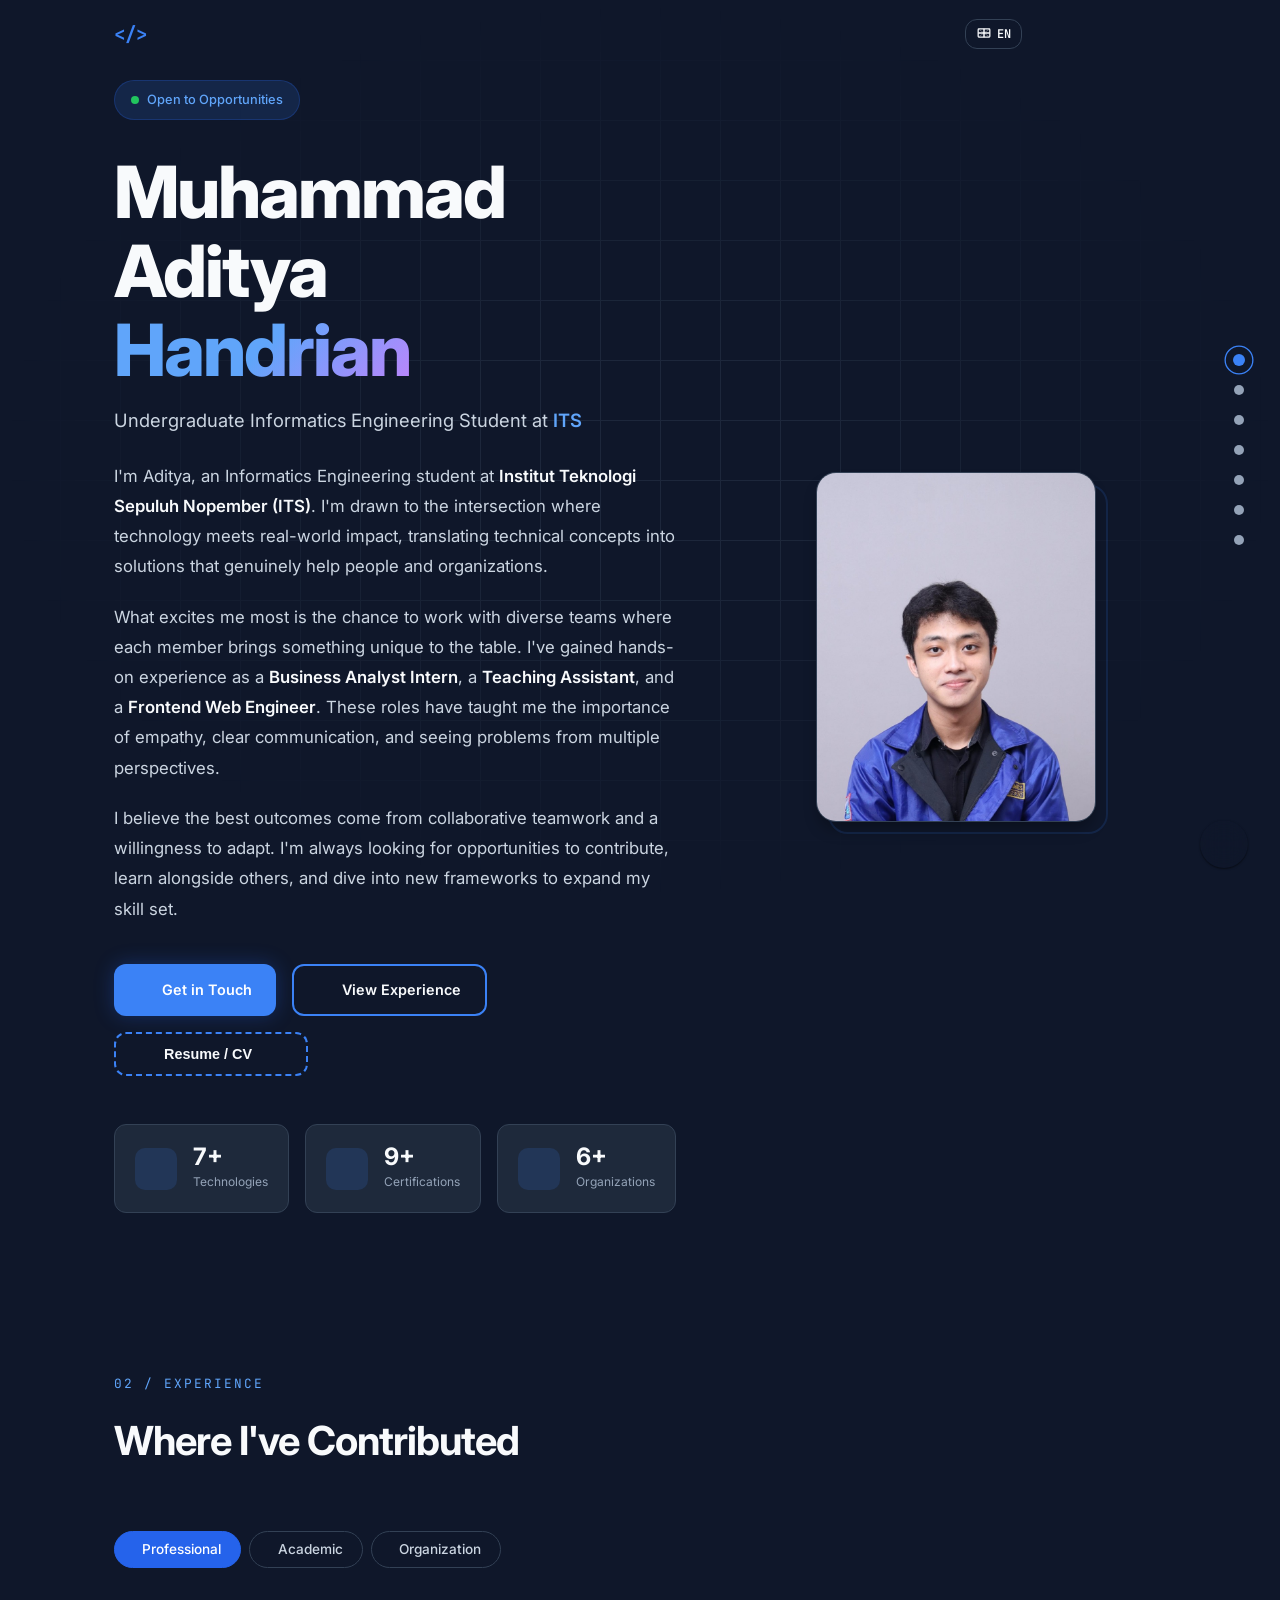
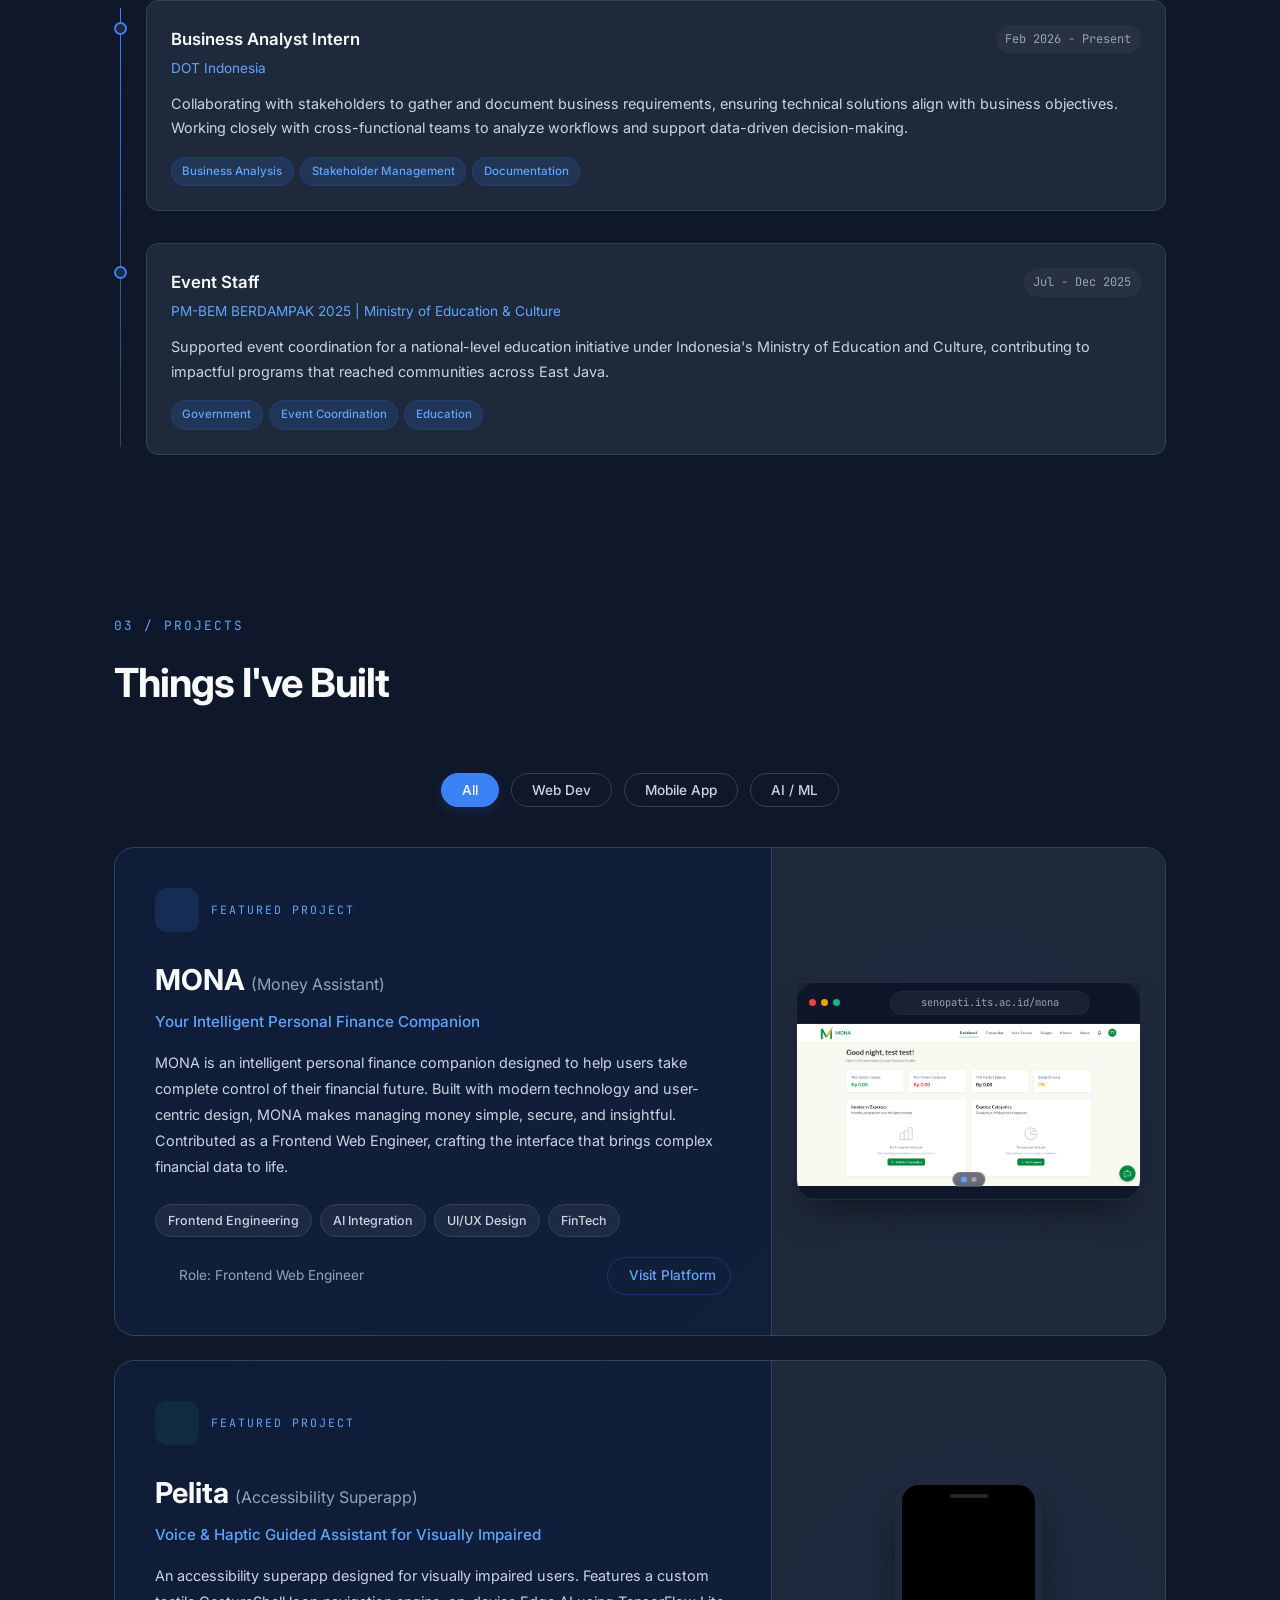
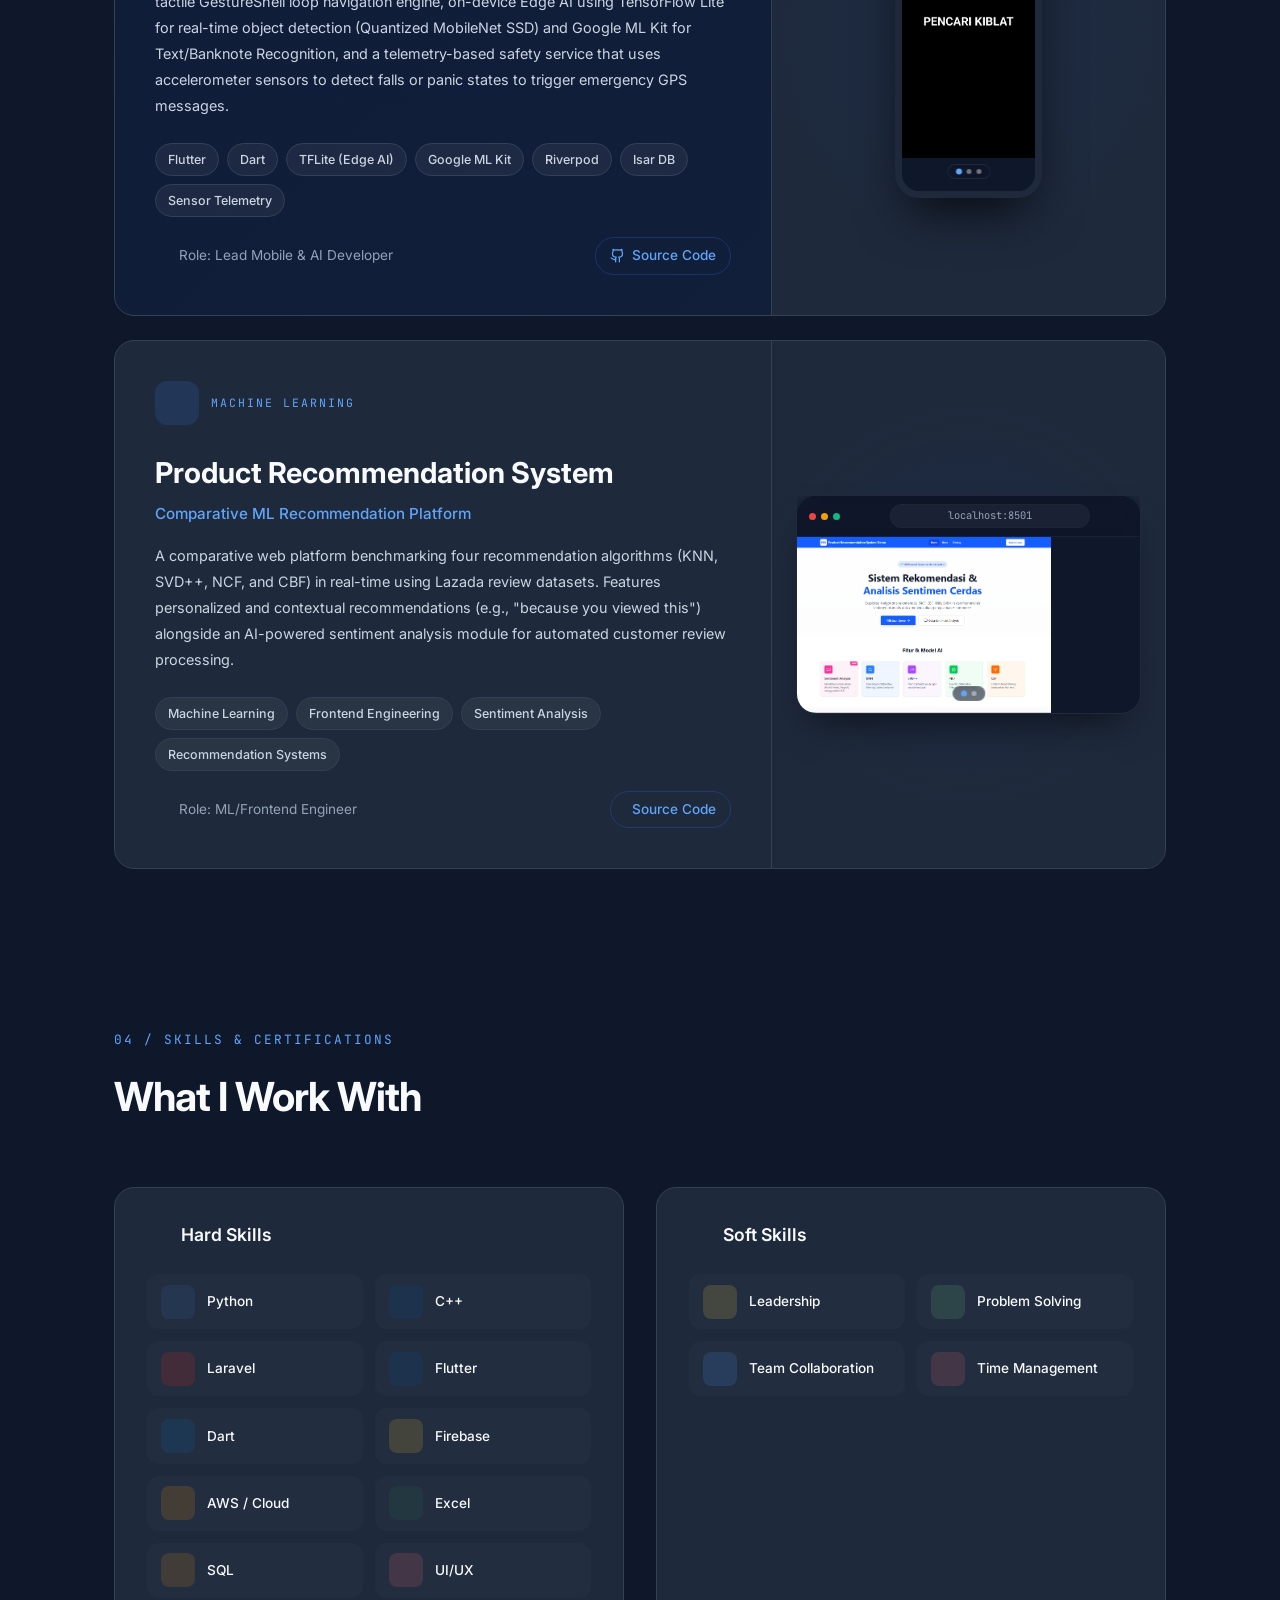
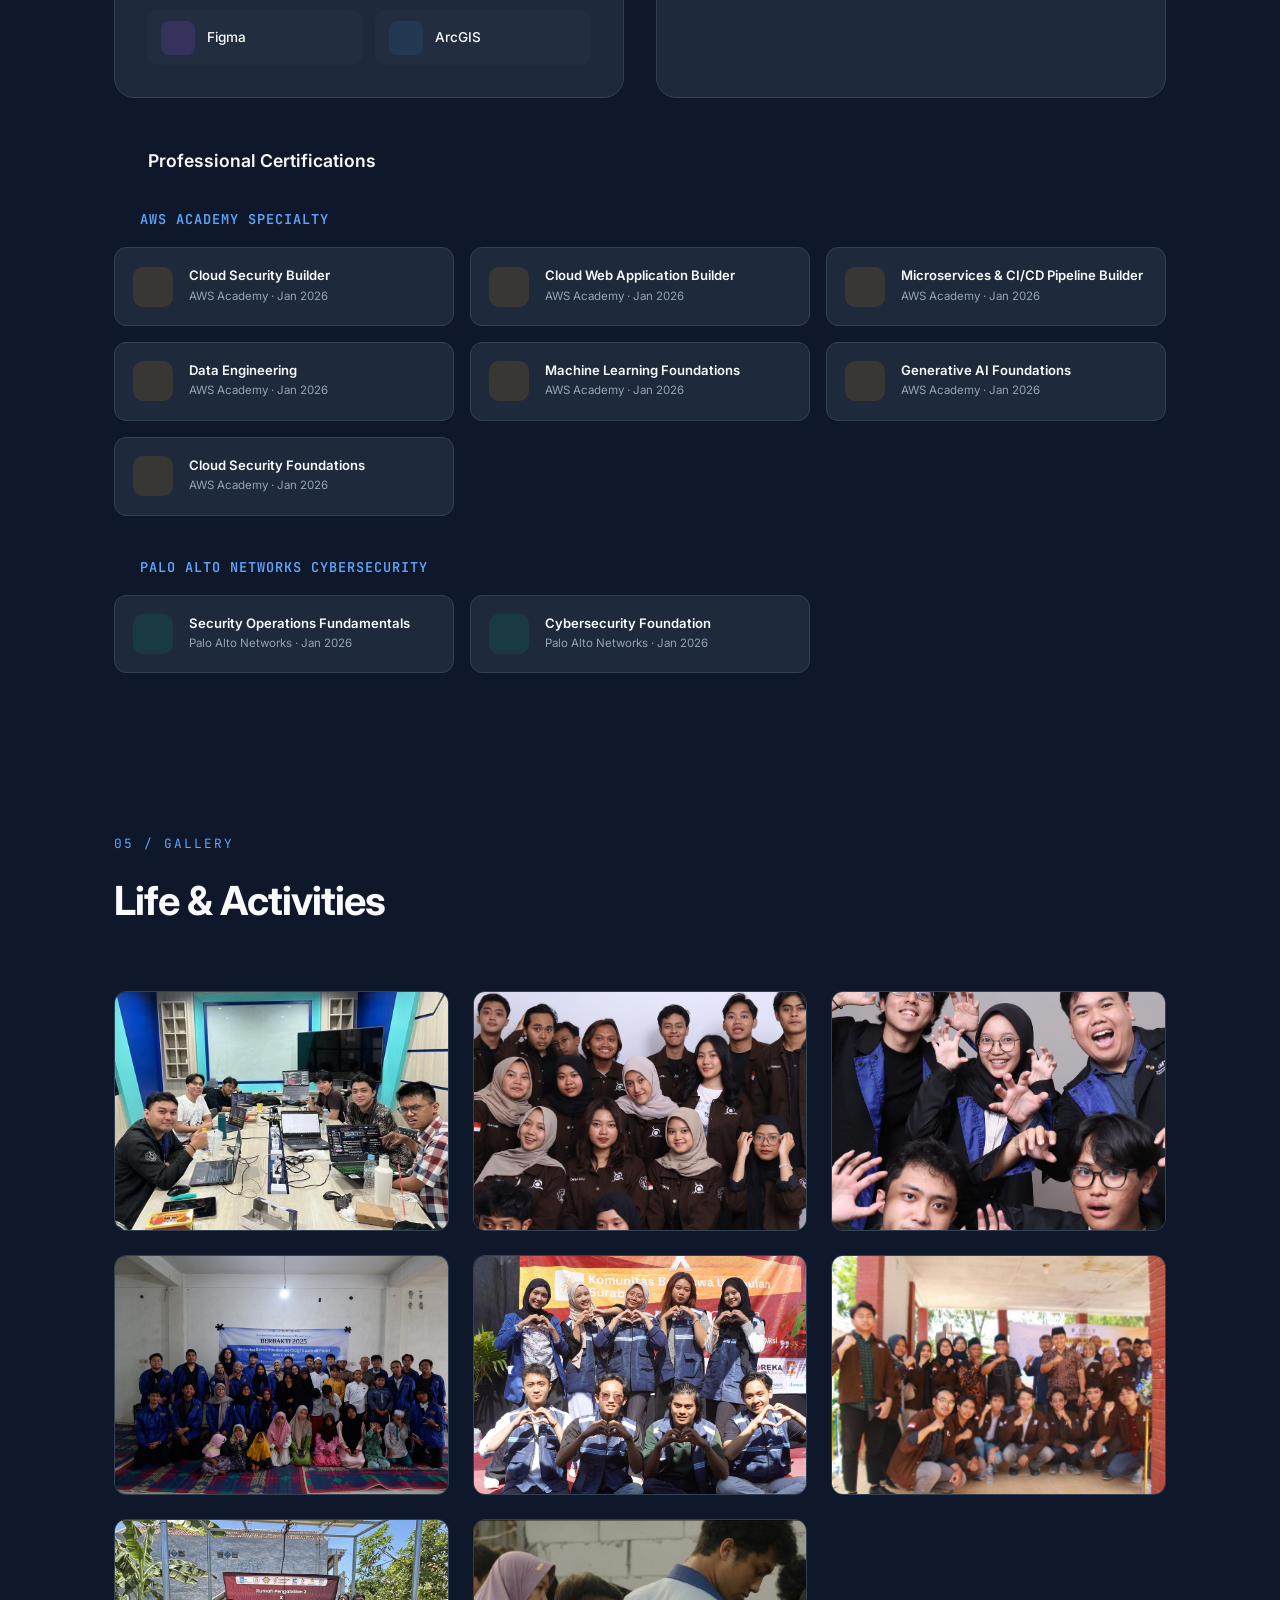
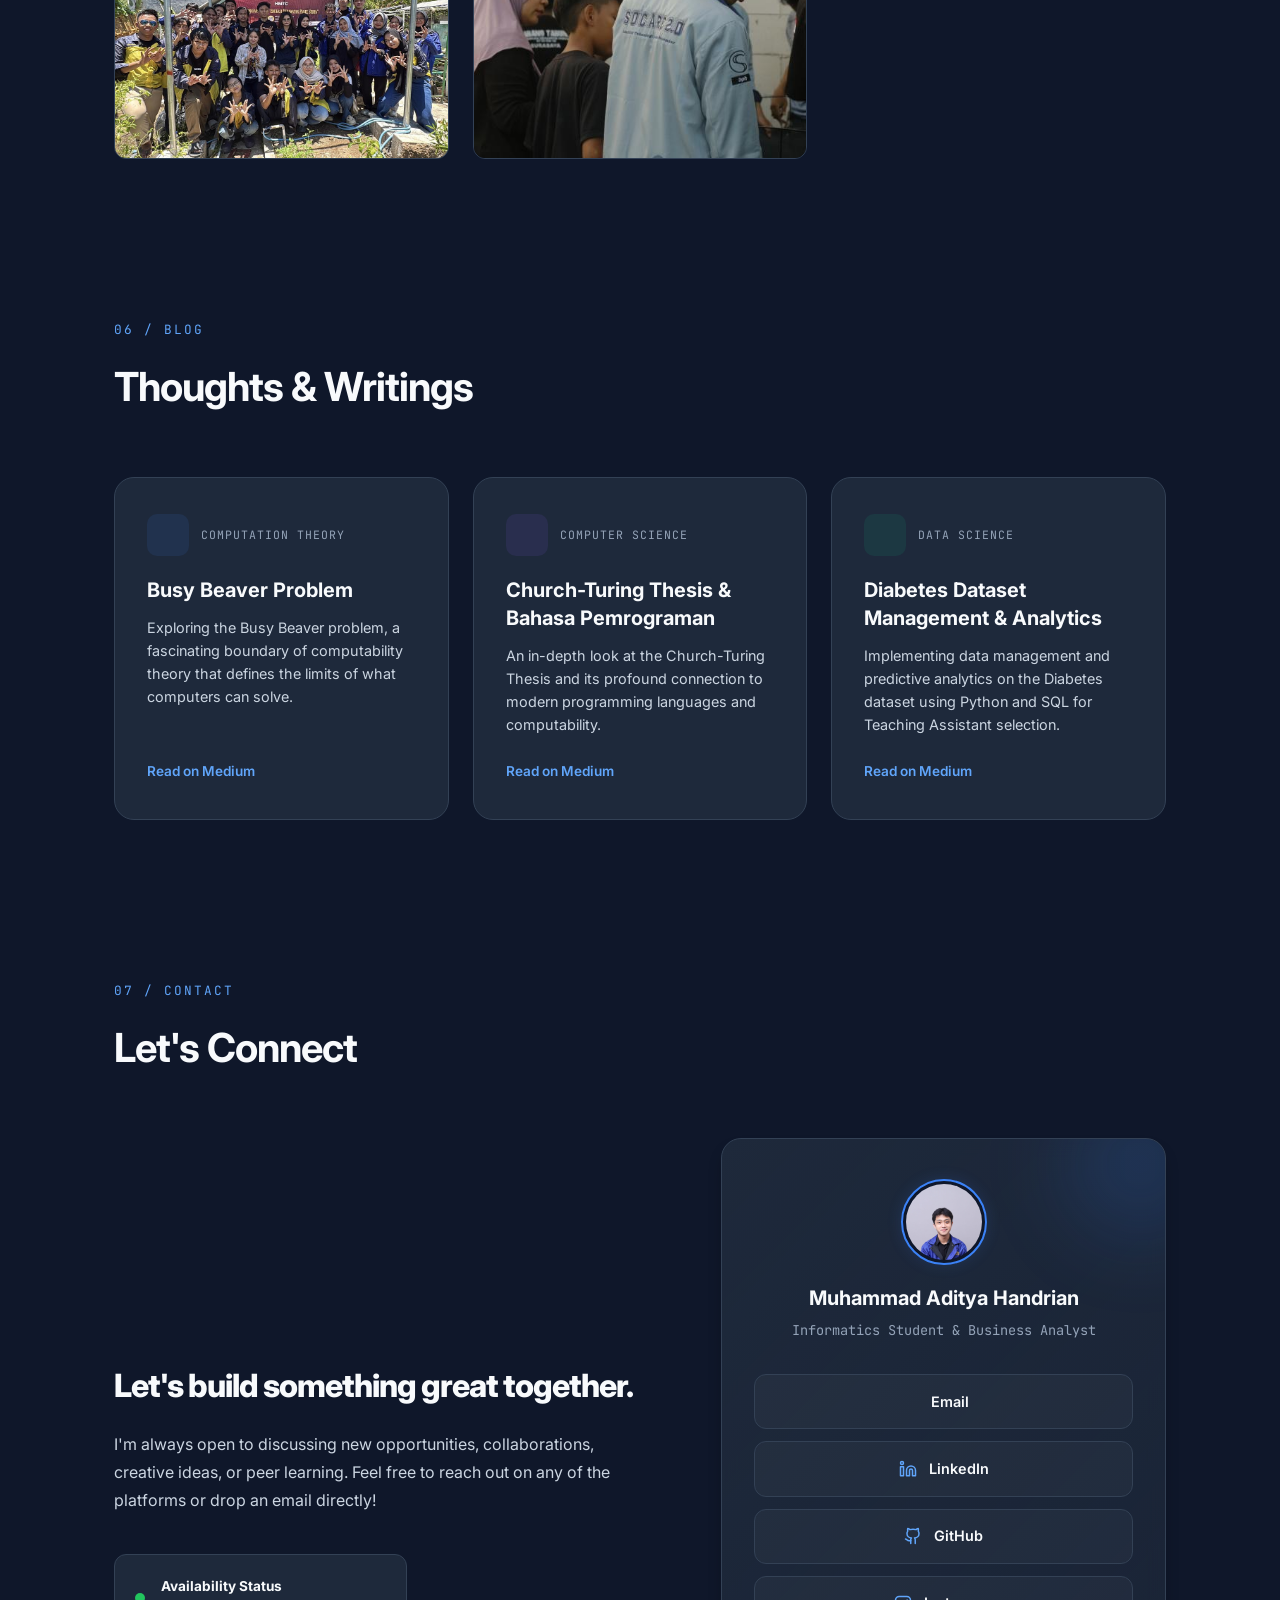
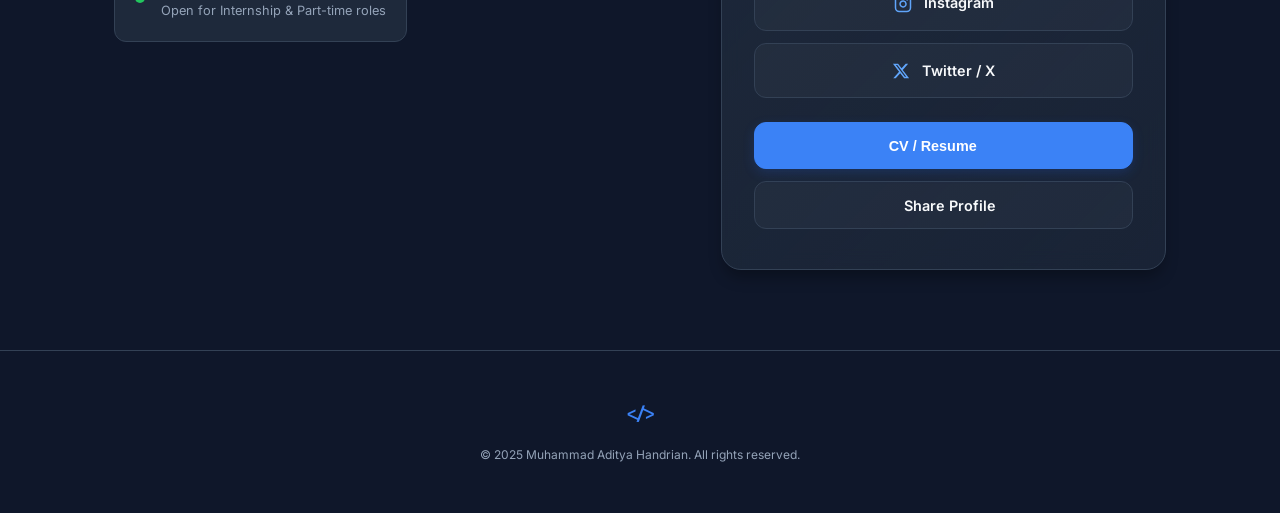
==== commit 0606d1c6: "chore: change default layout to scroll view" ====
--- a/index.html
+++ b/index.html
@@ -129,7 +129,7 @@
         }
     </style>
 </head>
-<body>
+<body class="layout-scroll">
     <!-- GLOBAL BACKGROUND GRID & GLOWS -->
     <div class="hero-bg-grid"></div>
     <div class="hero-glow hero-glow--1"></div>
@@ -154,8 +154,8 @@
                     EN
                 </button>
                 <button class="layout-toggle" id="layoutToggle" aria-label="Toggle layout mode" title="Switch View" style="background: none; border: none; cursor: pointer; color: var(--text-primary); display: flex; align-items: center; justify-content: center; width: 36px; height: 36px; border-radius: 50%; transition: var(--transition);">
-                    <i data-lucide="scroll" class="icon-scroll"></i>
-                    <i data-lucide="layers" class="icon-tab" style="display: none;"></i>
+                    <i data-lucide="scroll" class="icon-scroll" style="display: none;"></i>
+                    <i data-lucide="layers" class="icon-tab"></i>
                 </button>
                 <button class="share-btn-nav" id="shareBtnNav" aria-label="Share profile" title="Share Profile" style="background: none; border: none; cursor: pointer; color: var(--text-primary); display: flex; align-items: center; justify-content: center; width: 36px; height: 36px; border-radius: 50%; transition: var(--transition);">
                     <i data-lucide="share-2" style="width: 20px; height: 20px;"></i>
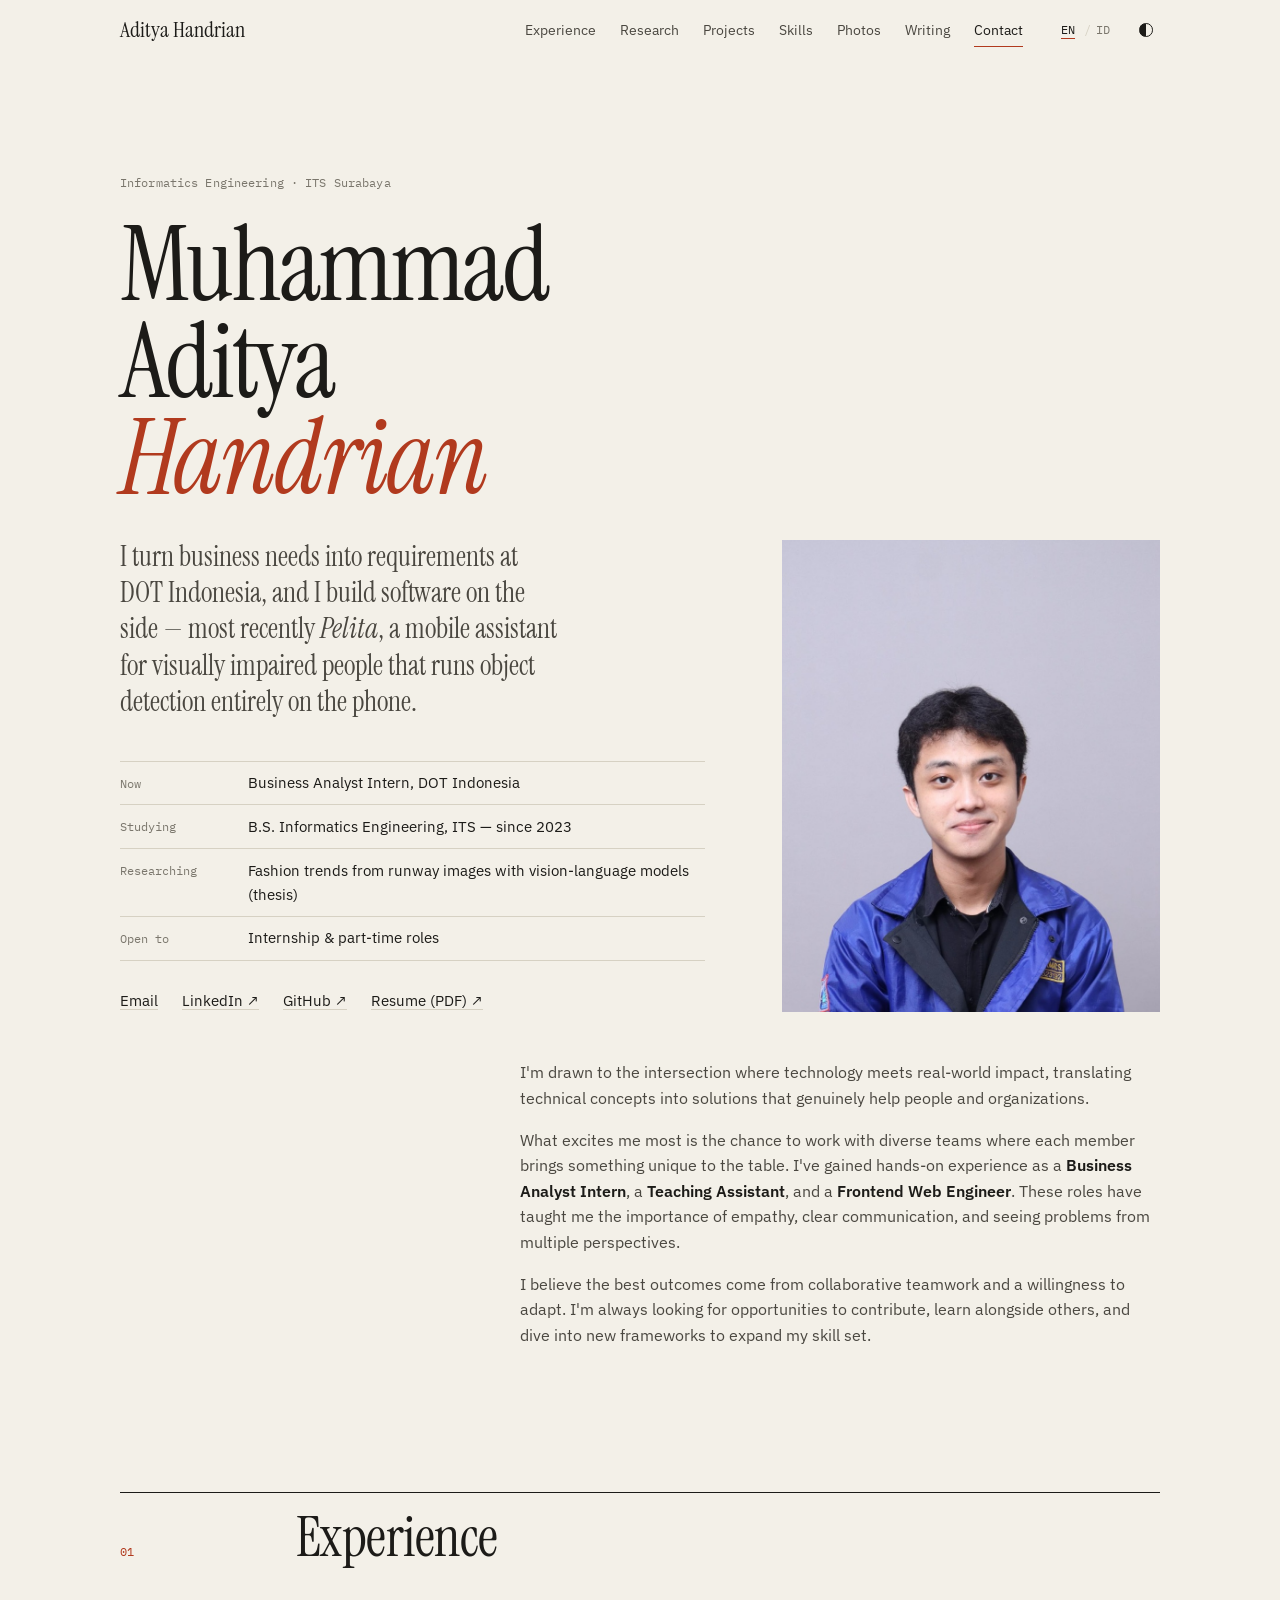
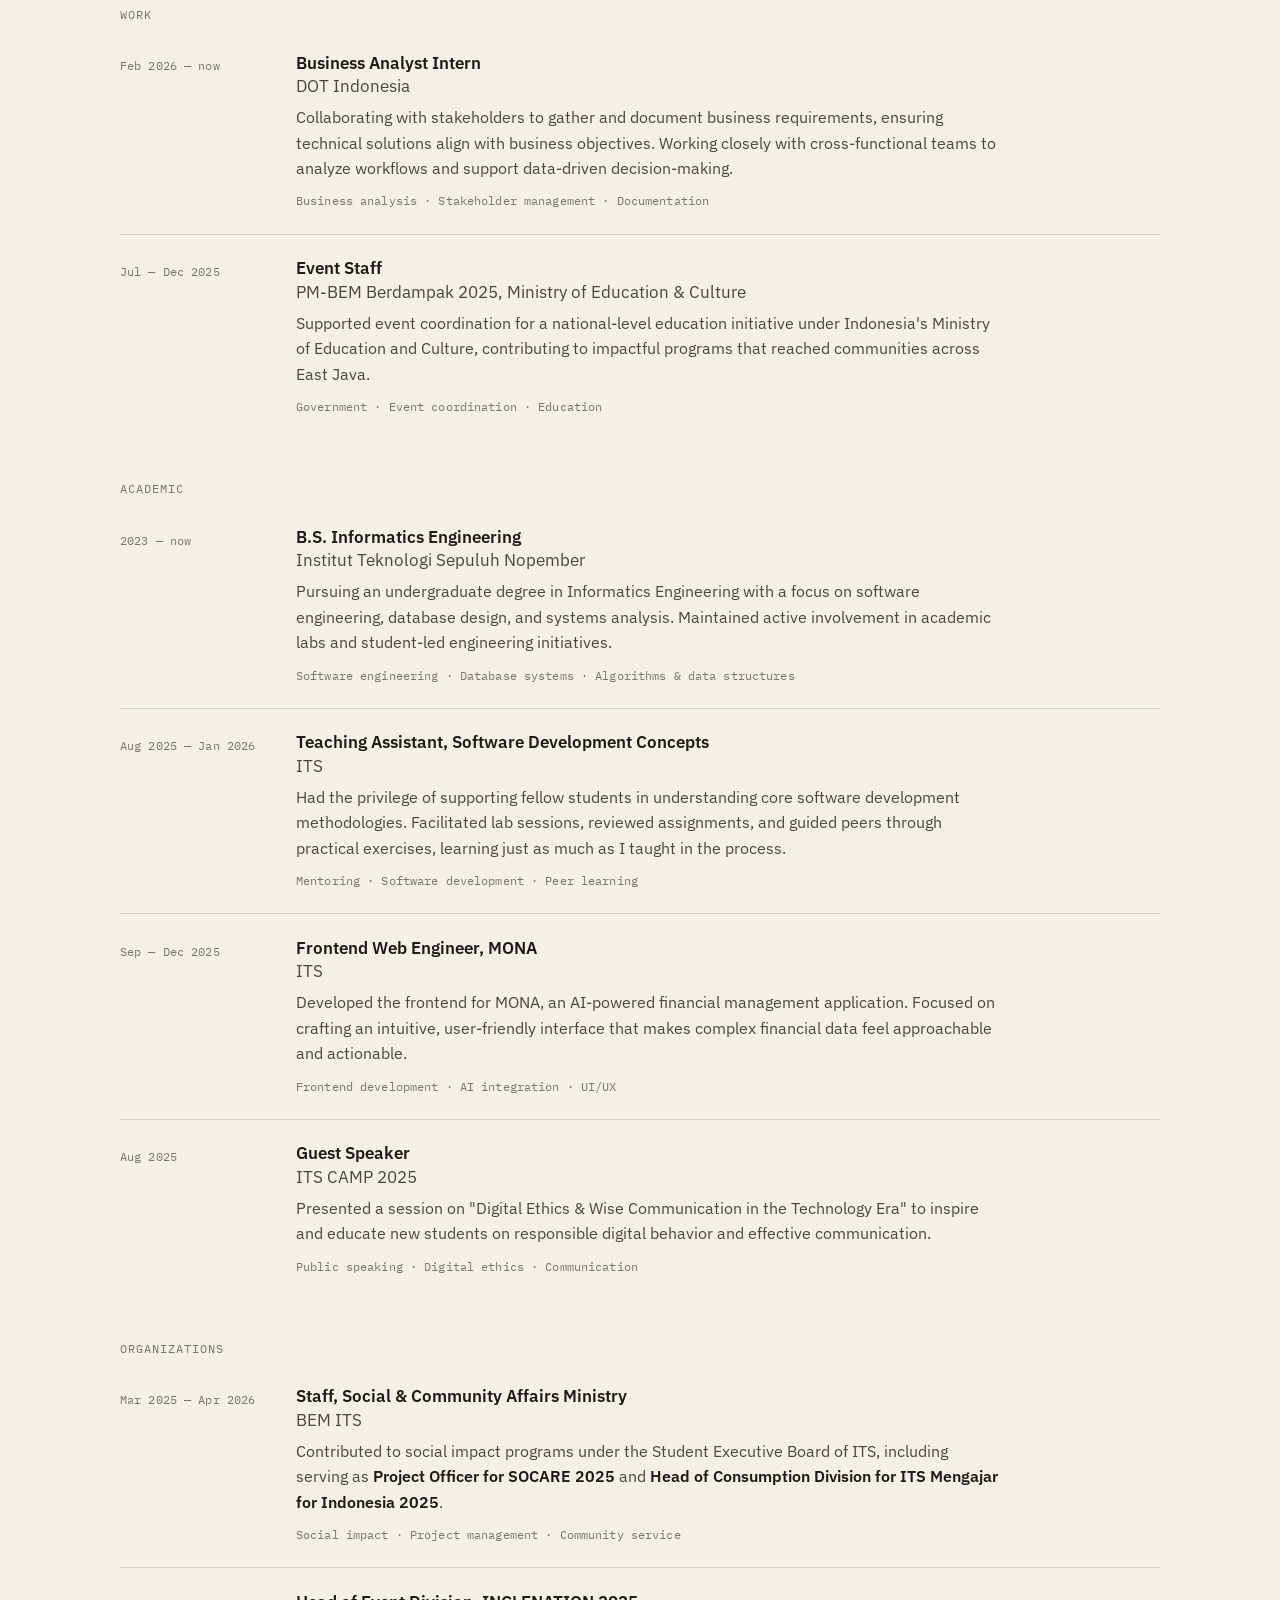
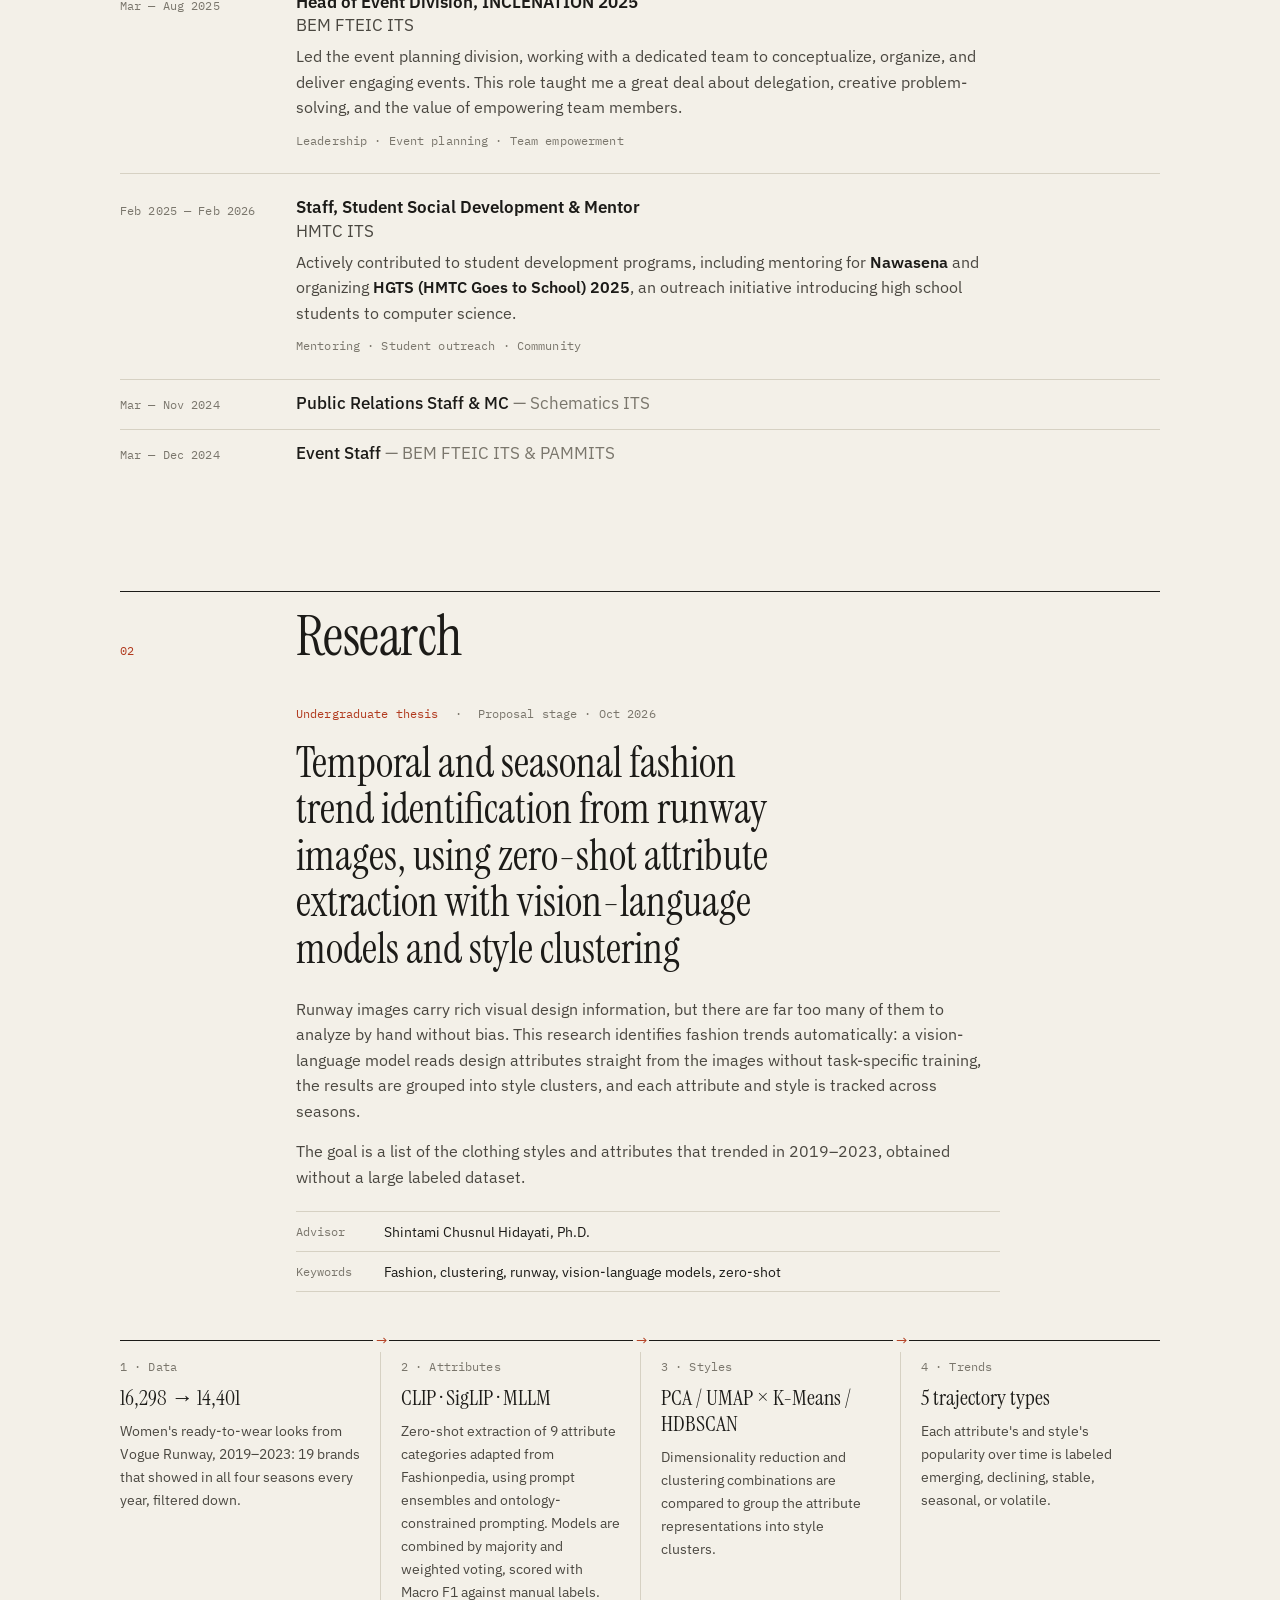
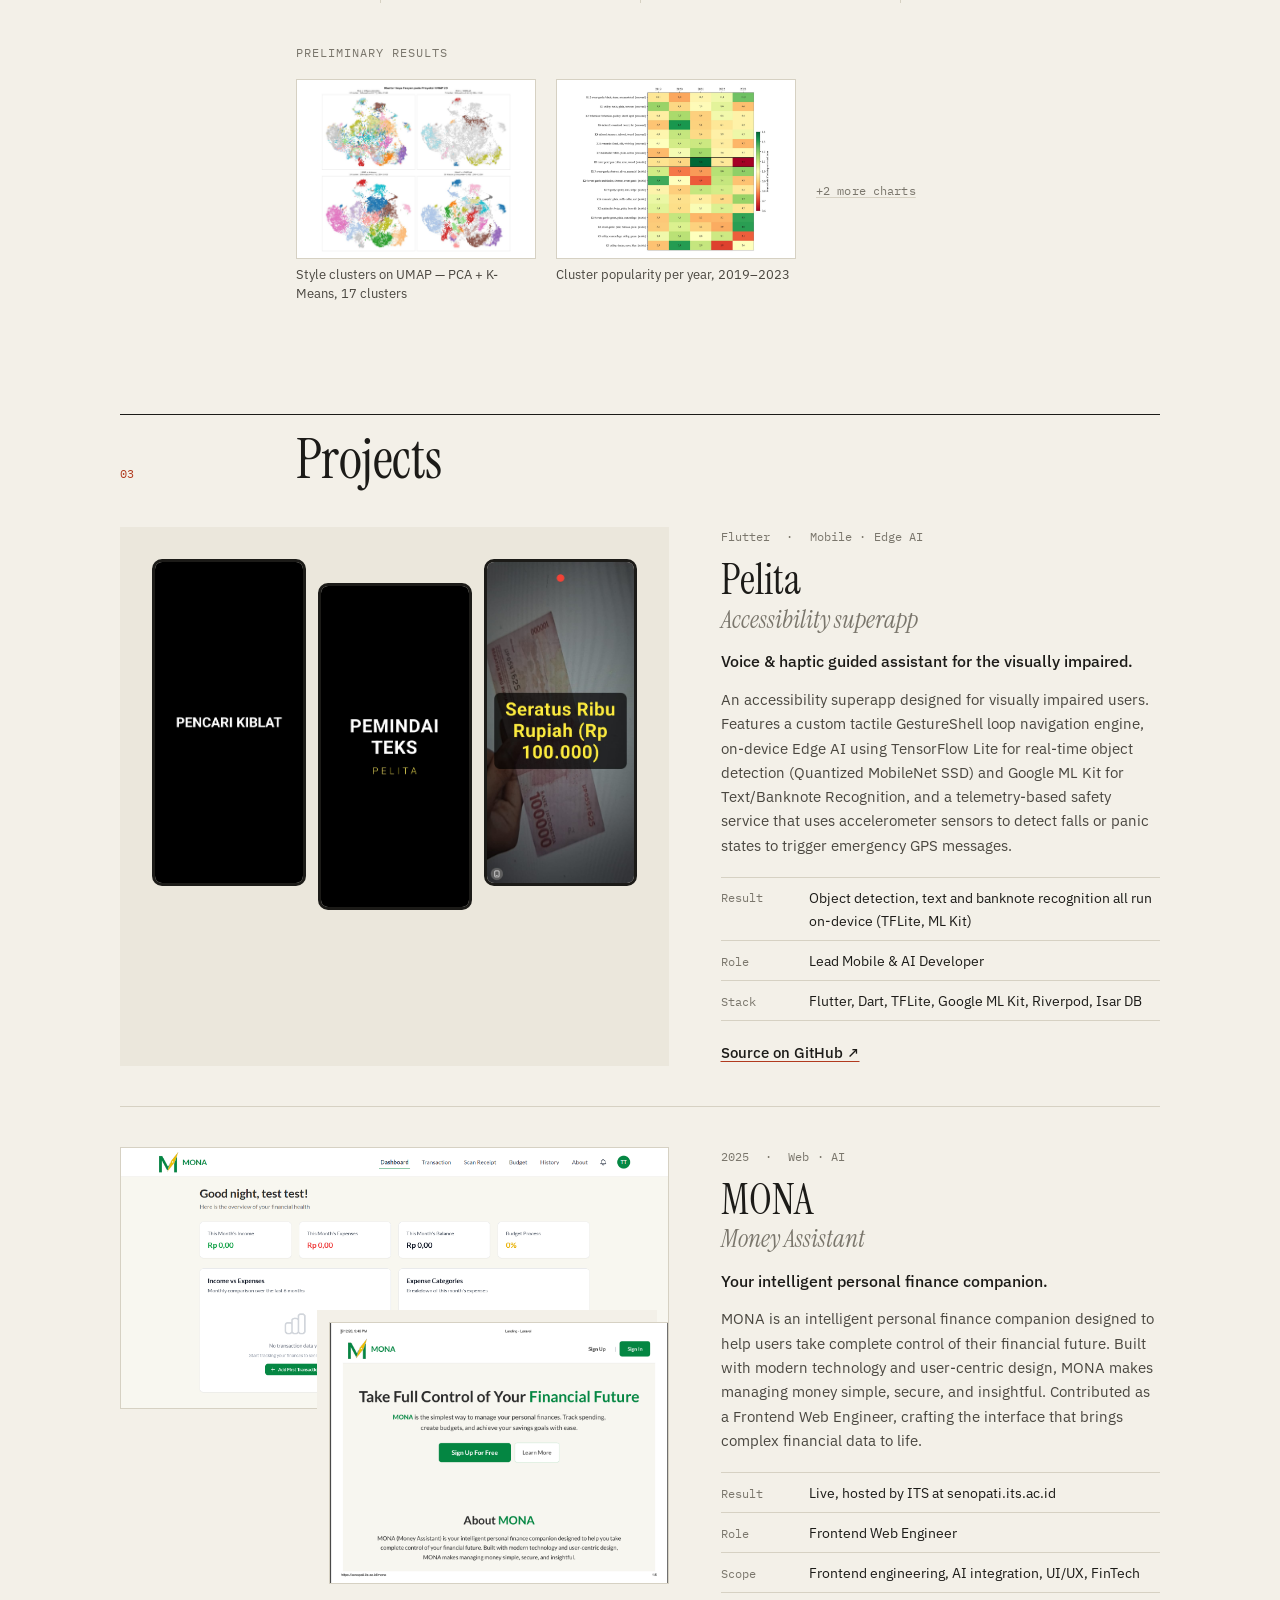
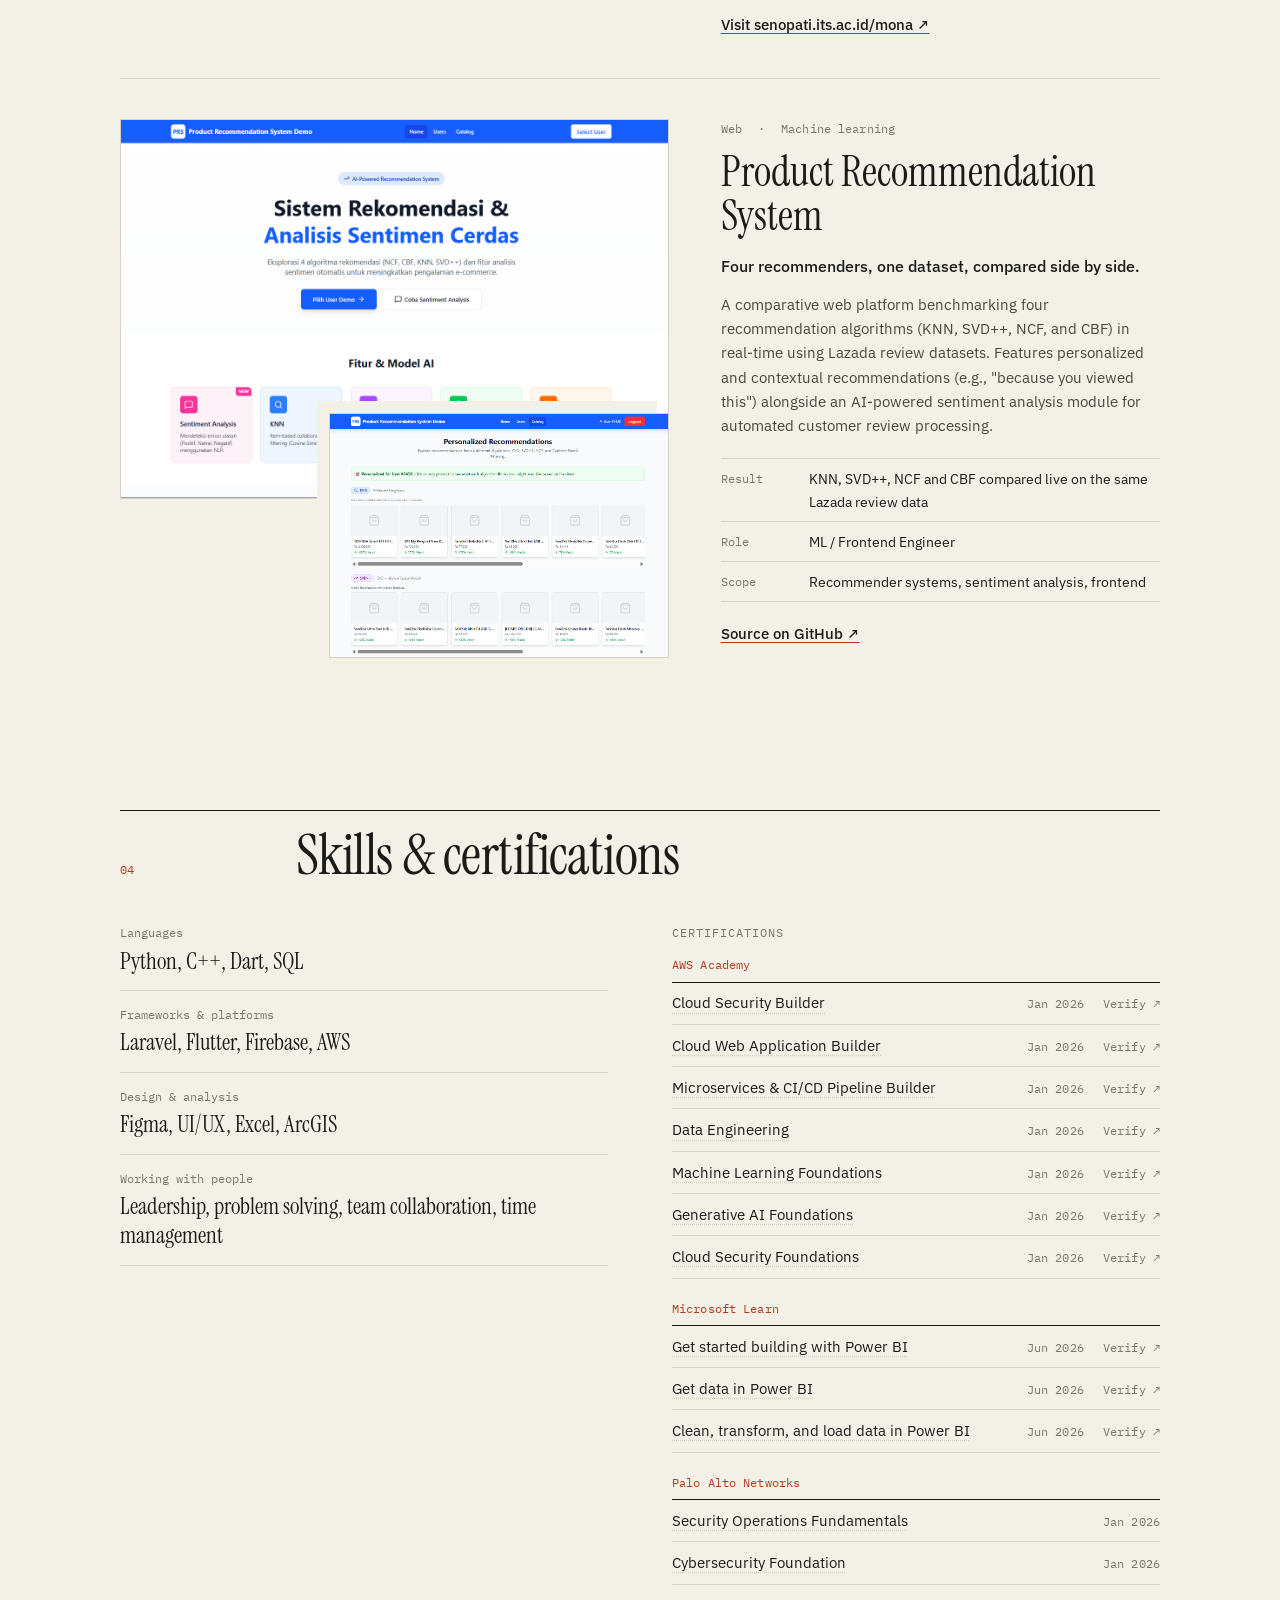
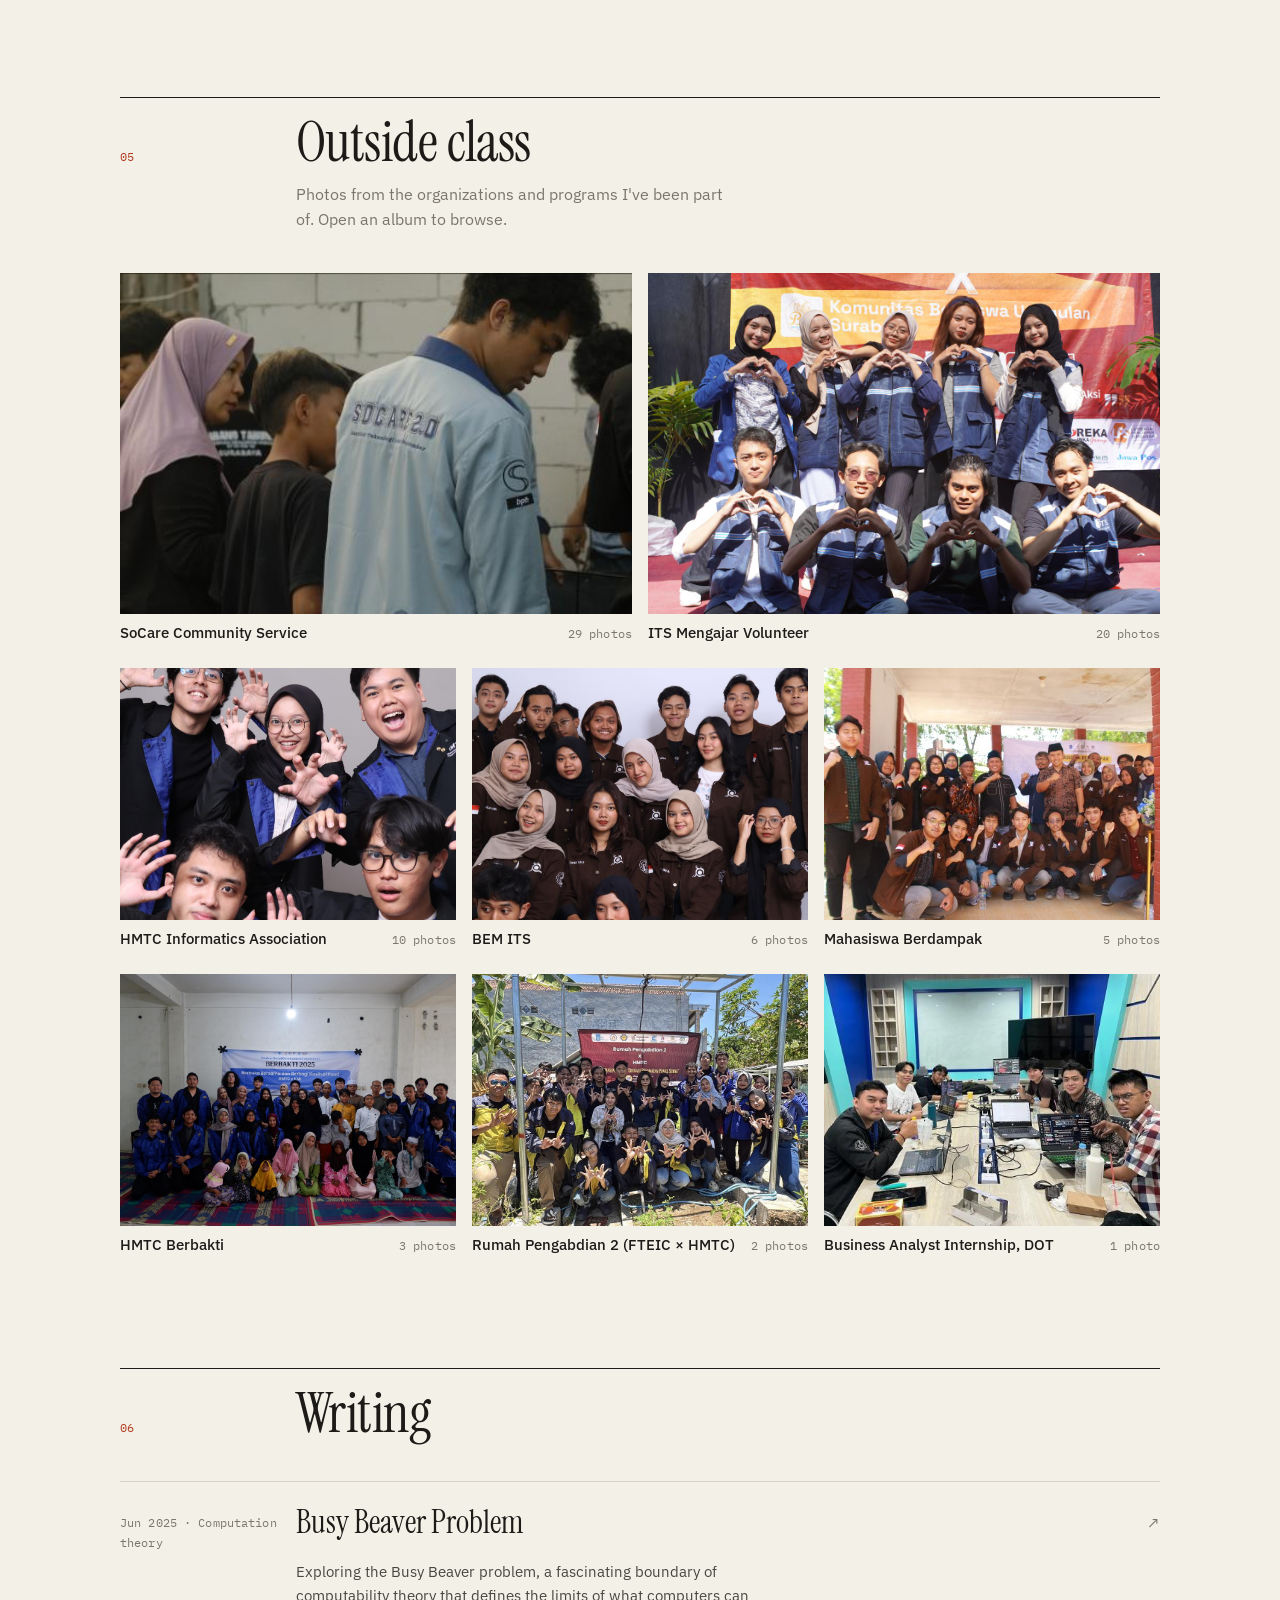
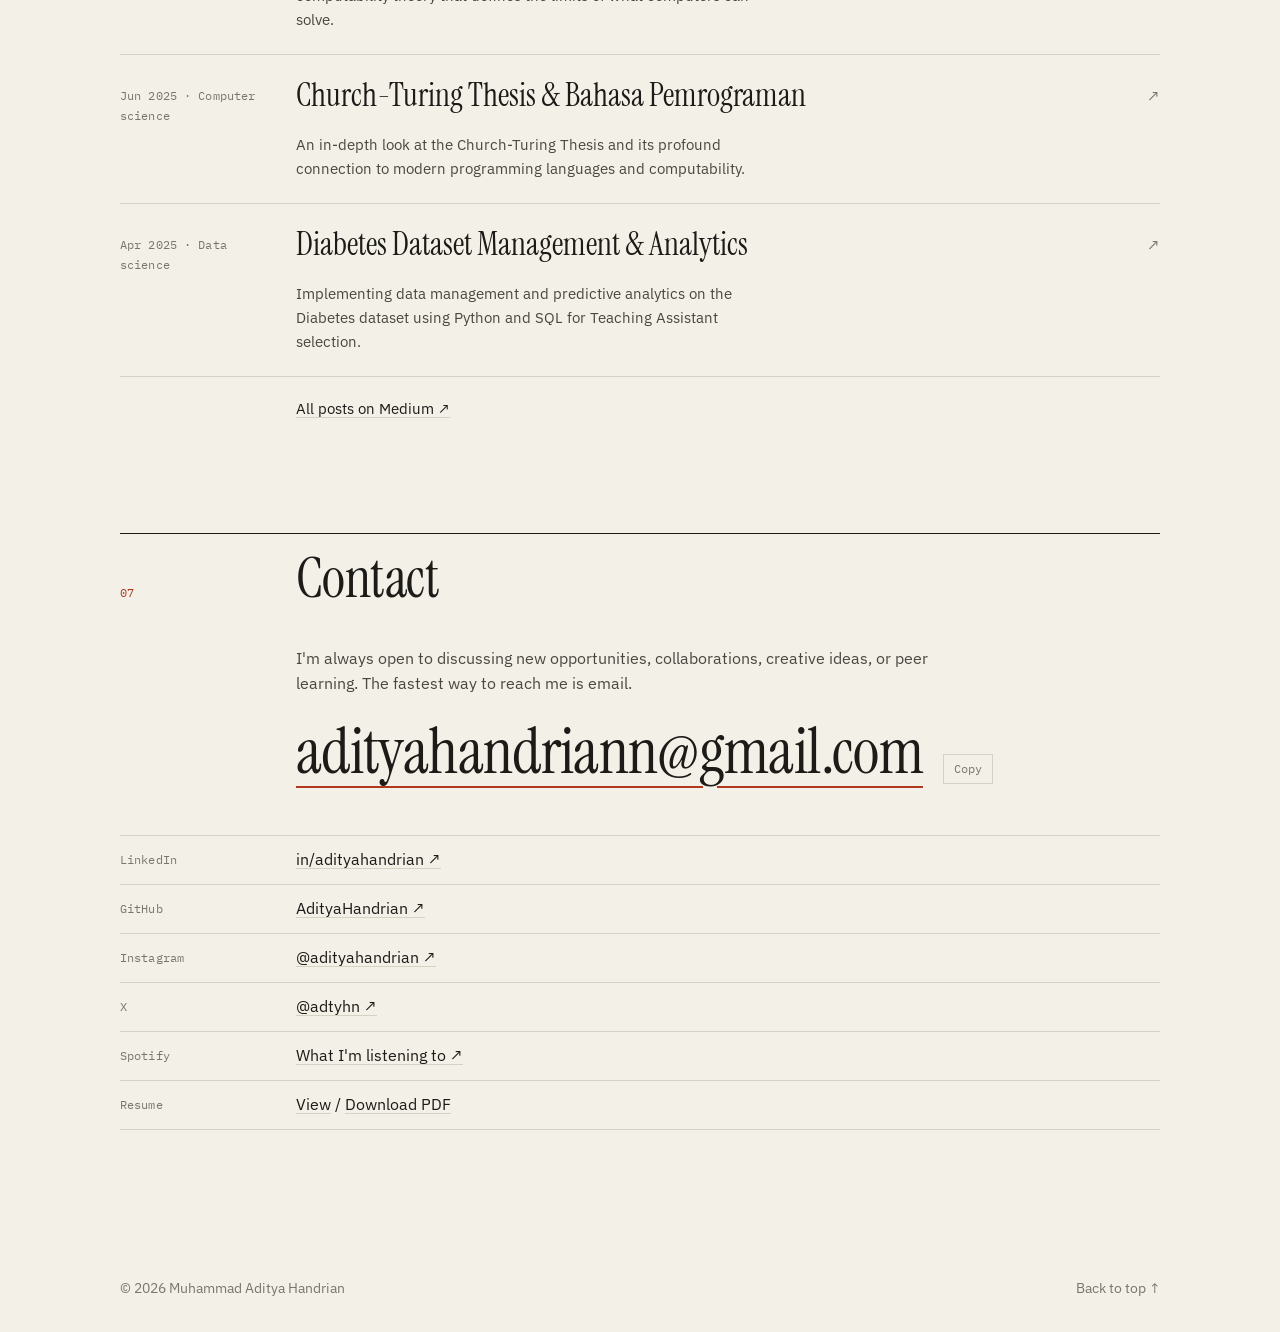
==== commit 5f3d6a86: "feat: redesign portfolio with editorial layout Replace the glow/card-heavy design with a typographic" ====
--- a/index.html
+++ b/index.html
@@ -5,880 +5,464 @@
     <meta name="viewport" content="width=device-width, initial-scale=1.0">
     <meta name="description" content="Muhammad Aditya Handrian | Informatics Engineering Student at ITS. Portfolio showcasing experience in business analysis, software development, and leadership.">
     <meta name="author" content="Muhammad Aditya Handrian">
-    
-    <!-- Open Graph / Facebook -->
+
     <meta property="og:type" content="website">
     <meta property="og:url" content="https://adityahandrian.github.io/">
     <meta property="og:title" content="Muhammad Aditya Handrian | Portfolio">
     <meta property="og:description" content="Informatics Engineering Student at ITS &amp; Business Analyst. Showcasing projects in software development, machine learning, and cloud computing.">
-    <meta property="og:image" content="https://adityahandrian.github.io/assets/profile.jpg">
-
-    <!-- Twitter -->
+    <meta property="og:image" content="https://adityahandrian.github.io/assets/og-card.png">
+    <meta property="og:image:width" content="1200">
+    <meta property="og:image:height" content="630">
+
     <meta property="twitter:card" content="summary_large_image">
     <meta property="twitter:url" content="https://adityahandrian.github.io/">
     <meta property="twitter:title" content="Muhammad Aditya Handrian | Portfolio">
     <meta property="twitter:description" content="Informatics Engineering Student at ITS &amp; Business Analyst. Showcasing projects in software development, machine learning, and cloud computing.">
-    <meta property="twitter:image" content="https://adityahandrian.github.io/assets/profile.jpg">
-
-    <title>Aditya Handrian | Portfolio</title>
+    <meta property="twitter:image" content="https://adityahandrian.github.io/assets/og-card.png">
+
+    <title>Aditya Handrian</title>
+    <link rel="icon" type="image/png" sizes="32x32" href="assets/favicon-32.png">
+    <link rel="apple-touch-icon" href="assets/apple-touch-icon.png">
+    <link rel="canonical" href="https://adityahandrian.github.io/">
     <link rel="preconnect" href="https://fonts.googleapis.com">
     <link rel="preconnect" href="https://fonts.gstatic.com" crossorigin>
-    <link href="https://fonts.googleapis.com/css2?family=Inter:wght@300;400;500;600;700;800&family=JetBrains+Mono:wght@400;500&display=swap" rel="stylesheet">
-    <script src="https://unpkg.com/lucide@latest/dist/umd/lucide.js"></script>
-    <link rel="stylesheet" href="style.css?v=3.1">
-    <style>
-        /* Dropdown Layout & Aesthetic Fixes */
-        .hero-cta {
-            position: relative !important;
-            z-index: 10 !important;
-        }
-        .resume-dropdown, .linktree-dropdown {
-            position: relative;
-            display: inline-block;
-            z-index: 5;
-        }
-        .resume-dropdown.active, .linktree-dropdown.active {
-            z-index: 9999 !important;
-        }
-        .linktree-dropdown {
-            width: 100%;
-        }
-        .resume-dropdown-menu, .linktree-dropdown-menu {
-            position: absolute;
-            top: calc(100% + 8px);
-            left: 0;
-            min-width: 220px;
-            background: rgba(15, 23, 42, 0.85) !important;
-            border: 1px solid rgba(255, 255, 255, 0.08) !important;
-            border-radius: 12px !important;
-            box-shadow: 0 10px 30px rgba(0, 0, 0, 0.3), 0 1px 3px rgba(0, 0, 0, 0.2) !important;
-            backdrop-filter: blur(20px) !important;
-            -webkit-backdrop-filter: blur(20px) !important;
-            padding: 0.5rem 0 !important;
-            z-index: 1000 !important;
-            opacity: 0;
-            visibility: hidden;
-            transform: translateY(-8px);
-            transition: opacity 0.25s ease, transform 0.25s ease, visibility 0.25s;
-            display: flex !important;
-            flex-direction: column !important;
-            gap: 0 !important;
-        }
-        .linktree-dropdown-menu {
-            width: 100%;
-        }
-        .resume-dropdown-menu.active, .linktree-dropdown-menu.active {
-            opacity: 1 !important;
-            visibility: visible !important;
-            transform: translateY(0) !important;
-            pointer-events: auto !important;
-        }
-        .resume-dropdown-item, .linktree-dropdown-item {
-            display: flex !important;
-            align-items: center !important;
-            gap: 0.75rem !important;
-            padding: 0.8rem 1.25rem !important;
-            color: rgba(255, 255, 255, 0.75) !important;
-            text-decoration: none !important;
-            font-size: 0.9rem !important;
-            font-weight: 500 !important;
-            transition: all 0.2s ease !important;
-            cursor: pointer !important;
-            width: 100% !important;
-            box-sizing: border-box !important;
-            background: transparent !important;
-            border: none !important;
-            border-radius: 0 !important;
-            justify-content: flex-start !important;
-        }
-        .resume-dropdown-item svg, .linktree-dropdown-item svg {
-            width: 16px !important;
-            height: 16px !important;
-            color: rgba(255, 255, 255, 0.6) !important;
-        }
-        .resume-dropdown-item:hover, .linktree-dropdown-item:hover {
-            background: rgba(255, 255, 255, 0.06) !important;
-            color: #60a5fa !important;
-        }
-        .resume-dropdown-item:hover svg, .linktree-dropdown-item:hover svg {
-            color: #60a5fa !important;
-        }
-        /* Light theme overrides */
-        [data-theme="light"] .resume-dropdown-menu,
-        [data-theme="light"] .linktree-dropdown-menu {
-            background: rgba(255, 255, 255, 0.85) !important;
-            border-color: rgba(0, 0, 0, 0.08) !important;
-            box-shadow: 0 10px 30px rgba(0, 0, 0, 0.08) !important;
-        }
-        [data-theme="light"] .resume-dropdown-item,
-        [data-theme="light"] .linktree-dropdown-item {
-            color: rgba(15, 23, 42, 0.75) !important;
-        }
-        [data-theme="light"] .resume-dropdown-item svg,
-        [data-theme="light"] .linktree-dropdown-item svg {
-            color: rgba(15, 23, 42, 0.5) !important;
-        }
-        [data-theme="light"] .resume-dropdown-item:hover,
-        [data-theme="light"] .linktree-dropdown-item:hover {
-            background: rgba(0, 0, 0, 0.03) !important;
-            color: #2563eb !important;
-        }
-        [data-theme="light"] .resume-dropdown-item:hover svg,
-        [data-theme="light"] .linktree-dropdown-item:hover svg {
-            color: #2563eb !important;
-        }
-    </style>
+    <link href="https://fonts.googleapis.com/css2?family=Instrument+Serif:ital@0;1&family=IBM+Plex+Sans:wght@400;500;600&family=IBM+Plex+Mono:wght@400;500&display=swap" rel="stylesheet">
+    <script>
+        // Apply saved theme before paint to avoid a flash
+        try {
+            var t = localStorage.getItem('theme');
+            if (t === 'dark' || t === 'light') document.documentElement.setAttribute('data-theme', t);
+        } catch (e) {}
+    </script>
+    <link rel="stylesheet" href="style.css?v=4.6">
 </head>
-<body class="layout-scroll">
-    <!-- GLOBAL BACKGROUND GRID & GLOWS -->
-    <div class="hero-bg-grid"></div>
-    <div class="hero-glow hero-glow--1"></div>
-    <div class="hero-glow hero-glow--2"></div>
-    <div class="interactive-glow" id="interactiveGlow"></div>
-
-    <!-- NAVBAR -->
-    <nav class="navbar" id="navbar">
-        <div class="nav-container">
-            <a href="#about" class="nav-logo"><span class="logo-bracket">&lt;/&gt;</span></a>
-            <ul class="nav-links" id="navLinks">
-                <li><a href="#about" class="nav-link" data-lang-en="About" data-lang-id="Tentang">About</a></li>
-                <li><a href="#experience" class="nav-link" data-lang-en="Experience" data-lang-id="Pengalaman">Experience</a></li>
-                <li><a href="#projects" class="nav-link" data-lang-en="Projects" data-lang-id="Proyek">Projects</a></li>
-                <li><a href="#skills" class="nav-link" data-lang-en="Skills" data-lang-id="Keahlian">Skills</a></li>
-                <li><a href="#gallery" class="nav-link" data-lang-en="Gallery" data-lang-id="Galeri">Gallery</a></li>
-                <li><a href="#blog" class="nav-link" data-lang-en="Blog" data-lang-id="Blog">Blog</a></li>
-                <li><a href="#contact" class="nav-link" data-lang-en="Contact" data-lang-id="Kontak">Contact</a></li>
-            </ul>
-            <div style="display: flex; align-items: center; gap: 0.75rem;">
-                <button class="lang-toggle" id="langToggle" aria-label="Switch language" style="background: none; border: 1px solid var(--border); cursor: pointer; color: var(--text-primary); display: flex; align-items: center; justify-content: center; padding: 0.35rem 0.65rem; border-radius: var(--radius); font-family: var(--font-mono); font-size: 0.75rem; font-weight: 600; transition: var(--transition);">
-                    EN
+<body>
+    <a class="skip-link" href="#main">Skip to content</a>
+
+    <header class="site-header" id="siteHeader">
+        <div class="wrap header-inner">
+            <a href="#top" class="wordmark">Aditya Handrian</a>
+            <nav class="site-nav" aria-label="Sections">
+                <a href="#experience" data-lang-en="Experience" data-lang-id="Pengalaman">Experience</a>
+                <a href="#research" data-lang-en="Research" data-lang-id="Riset">Research</a>
+                <a href="#projects" data-lang-en="Projects" data-lang-id="Proyek">Projects</a>
+                <a href="#skills" data-lang-en="Skills" data-lang-id="Keahlian">Skills</a>
+                <a href="#photos" data-lang-en="Photos" data-lang-id="Foto">Photos</a>
+                <a href="#writing" data-lang-en="Writing" data-lang-id="Tulisan">Writing</a>
+                <a href="#contact" data-lang-en="Contact" data-lang-id="Kontak">Contact</a>
+            </nav>
+            <div class="header-controls">
+                <div class="lang-switch" role="group" aria-label="Language">
+                    <button type="button" data-set-lang="en" aria-pressed="true">EN</button>
+                    <button type="button" data-set-lang="id" aria-pressed="false">ID</button>
+                </div>
+                <button type="button" class="theme-btn" id="themeToggle" aria-label="Toggle dark mode">
+                    <span class="theme-btn__dot" aria-hidden="true"></span>
                 </button>
-                <button class="layout-toggle" id="layoutToggle" aria-label="Toggle layout mode" title="Switch View" style="background: none; border: none; cursor: pointer; color: var(--text-primary); display: flex; align-items: center; justify-content: center; width: 36px; height: 36px; border-radius: 50%; transition: var(--transition);">
-                    <i data-lucide="scroll" class="icon-scroll" style="display: none;"></i>
-                    <i data-lucide="layers" class="icon-tab"></i>
-                </button>
-                <button class="share-btn-nav" id="shareBtnNav" aria-label="Share profile" title="Share Profile" style="background: none; border: none; cursor: pointer; color: var(--text-primary); display: flex; align-items: center; justify-content: center; width: 36px; height: 36px; border-radius: 50%; transition: var(--transition);">
-                    <i data-lucide="share-2" style="width: 20px; height: 20px;"></i>
-                </button>
-                <button class="theme-toggle" id="themeToggle" aria-label="Toggle theme" style="background: none; border: none; cursor: pointer; color: var(--text-primary); display: flex; align-items: center; justify-content: center; width: 36px; height: 36px; border-radius: 50%; transition: var(--transition);">
-                    <i data-lucide="moon" class="icon-moon"></i>
-                    <i data-lucide="sun" class="icon-sun" style="display: none;"></i>
-                </button>
-                <button class="nav-toggle" id="navToggle" aria-label="Toggle navigation"><span class="hamburger"></span></button>
             </div>
         </div>
-        <div class="scroll-progress-bar" id="scrollProgress"></div>
-    </nav>
-
-    <!-- ABOUT / HERO MERGED -->
-    <main id="mainContent">
-        <section class="about-hero page-section" id="about">
-        <div class="container relative">
-            <div class="about-hero-grid">
-                <!-- Left: Text content -->
-                <div class="about-hero-content">
-                    <div class="hero-badge"><span class="badge-dot"></span><span data-lang-en="Open to Opportunities" data-lang-id="Terbuka untuk Peluang">Open to Opportunities</span></div>
-                    <h1 class="hero-name">Muhammad Aditya<br><span class="hero-name--accent">Handrian</span></h1>
-                    <p class="hero-title"><span data-lang-en="Undergraduate Informatics Engineering Student at" data-lang-id="Mahasiswa S1 Teknik Informatika di">Undergraduate Informatics Engineering Student at</span> <span class="text-accent">ITS</span></p>
-                    
-                    <div class="about-text-modern">
-                        <p data-lang-en="I'm Aditya, an Informatics Engineering student at &lt;strong&gt;Institut Teknologi Sepuluh Nopember (ITS)&lt;/strong&gt;. I'm drawn to the intersection where technology meets real-world impact, translating technical concepts into solutions that genuinely help people and organizations." data-lang-id="Saya Aditya, mahasiswa Teknik Informatika di &lt;strong&gt;Institut Teknologi Sepuluh Nopember (ITS)&lt;/strong&gt;. Saya tertarik pada titik temu antara teknologi dan dampak dunia nyata, menerjemahkan konsep teknis menjadi solusi yang benar-benar membantu orang dan organisasi.">I'm Aditya, an Informatics Engineering student at <strong>Institut Teknologi Sepuluh Nopember (ITS)</strong>. I'm drawn to the intersection where technology meets real-world impact, translating technical concepts into solutions that genuinely help people and organizations.</p>
-                        <p data-lang-en="What excites me most is the chance to work with diverse teams where each member brings something unique to the table. I've gained hands-on experience as a &lt;strong&gt;Business Analyst Intern&lt;/strong&gt;, a &lt;strong&gt;Teaching Assistant&lt;/strong&gt;, and a &lt;strong&gt;Frontend Web Engineer&lt;/strong&gt;. These roles have taught me the importance of empathy, clear communication, and seeing problems from multiple perspectives." data-lang-id="Yang paling membuat saya bersemangat adalah kesempatan untuk bekerja dengan tim yang beragam di mana setiap anggota membawa sesuatu yang unik. Saya telah memperoleh pengalaman langsung sebagai &lt;strong&gt;Magang Business Analyst&lt;/strong&gt;, &lt;strong&gt;Asisten Dosen&lt;/strong&gt;, dan &lt;strong&gt;Frontend Web Engineer&lt;/strong&gt;. Peran-peran ini telah mengajarkan saya pentingnya empati, komunikasi yang jelas, dan melihat masalah dari berbagai perspektif.">What excites me most is the chance to work with diverse teams where each member brings something unique to the table. I've gained hands-on experience as a <strong>Business Analyst Intern</strong>, a <strong>Teaching Assistant</strong>, and a <strong>Frontend Web Engineer</strong>. These roles have taught me the importance of empathy, clear communication, and seeing problems from multiple perspectives.</p>
-                        <p data-lang-en="I believe the best outcomes come from collaborative teamwork and a willingness to adapt. I'm always looking for opportunities to contribute, learn alongside others, and dive into new frameworks to expand my skill set." data-lang-id="Saya percaya hasil terbaik datang dari kerja sama tim yang kolaboratif dan kesediaan untuk beradaptasi. Saya selalu mencari peluang untuk berkontribusi, belajar bersama orang lain, dan mendalami framework baru untuk memperluas keahlian saya.">I believe the best outcomes come from collaborative teamwork and a willingness to adapt. I'm always looking for opportunities to contribute, learn alongside others, and dive into new frameworks to expand my skill set.</p>
-                    </div>
-
-                    <div class="hero-cta">
-                        <a href="#contact" class="btn btn--primary"><i data-lucide="send" class="btn-icon"></i><span data-lang-en="Get in Touch" data-lang-id="Hubungi Saya">Get in Touch</span></a>
-                        <a href="#experience" class="btn btn--outline"><i data-lucide="briefcase" class="btn-icon"></i><span data-lang-en="View Experience" data-lang-id="Lihat Pengalaman">View Experience</span></a>
-                        <div class="resume-dropdown" id="heroResumeDropdown">
-                            <button class="btn btn--outline btn-resume animate-hover" id="heroResumeBtnToggle" aria-haspopup="true" aria-expanded="false">
-                                <i data-lucide="file-text" class="btn-icon"></i>
-                                <span data-lang-en="Resume / CV" data-lang-id="CV / Resume">Resume / CV</span>
-                                <i data-lucide="chevron-down" class="btn-chevron"></i>
-                            </button>
-                            <div class="resume-dropdown-menu" id="heroResumeMenu">
-                                <a href="assets/resume.pdf" target="_blank" class="resume-dropdown-item">
-                                    <i data-lucide="eye"></i>
-                                    <span data-lang-en="View Resume" data-lang-id="Lihat CV (Tanpa Unduh)">View Resume</span>
-                                </a>
-                                <a href="assets/resume.pdf" download="Muhammad_Aditya_Handrian_Resume.pdf" class="resume-dropdown-item">
-                                    <i data-lucide="download"></i>
-                                    <span data-lang-en="Download Resume" data-lang-id="Unduh CV">Download Resume</span>
-                                </a>
-                            </div>
-                        </div>
-                    </div>
-                    
-                    <div class="about-stats-modern">
-                        <div class="stat-card"><div class="stat-icon"><i data-lucide="code-2"></i></div><div class="stat-info"><span class="stat-number">7+</span><span class="stat-label" data-lang-en="Technologies" data-lang-id="Teknologi">Technologies</span></div></div>
-                        <div class="stat-card"><div class="stat-icon"><i data-lucide="award"></i></div><div class="stat-info"><span class="stat-number">9+</span><span class="stat-label" data-lang-en="Certifications" data-lang-id="Sertifikasi">Certifications</span></div></div>
-                        <div class="stat-card"><div class="stat-icon"><i data-lucide="users"></i></div><div class="stat-info"><span class="stat-number">6+</span><span class="stat-label" data-lang-en="Organizations" data-lang-id="Organisasi">Organizations</span></div></div>
-                    </div>
-                </div>
-
-                <!-- Right: Profile Picture -->
-                <div class="about-image-wrapper" style="animation: fadeInUp 0.8s ease 0.4s both;">
-                    <div class="about-image-container">
-                        <div class="about-image-fallback">
-                            <span class="fallback-initials">AH</span>
-                        </div>
-                        <img src="assets/profile.jpg" alt="Muhammad Aditya Handrian" class="about-image" onload="this.previousElementSibling.style.display='none';" onerror="this.style.display='none'; this.previousElementSibling.style.display='flex';">
-                    </div>
-                </div>
+    </header>
+
+    <main id="main">
+
+        <!-- INTRO -->
+        <section class="intro wrap" id="top">
+            <div class="intro-text">
+                <p class="kicker mono" data-lang-en="Informatics Engineering · ITS Surabaya" data-lang-id="Teknik Informatika · ITS Surabaya">Informatics Engineering · ITS Surabaya</p>
+                <h1 class="intro-name">Muhammad Aditya <em>Handrian</em></h1>
+                <p class="intro-lead" data-lang-en="I turn business needs into requirements at DOT Indonesia, and I build software on the side — most recently &lt;em&gt;Pelita&lt;/em&gt;, a mobile assistant for visually impaired people that runs object detection entirely on the phone." data-lang-id="Saya menerjemahkan kebutuhan bisnis menjadi requirement di DOT Indonesia, dan membangun perangkat lunak di sela-selanya — terbaru &lt;em&gt;Pelita&lt;/em&gt;, asisten mobile untuk penyandang tunanetra yang menjalankan deteksi objek sepenuhnya di ponsel.">I turn business needs into requirements at DOT Indonesia, and I build software on the side — most recently <em>Pelita</em>, a mobile assistant for visually impaired people that runs object detection entirely on the phone.</p>
+
+                <dl class="facts">
+                    <div><dt data-lang-en="Now" data-lang-id="Sekarang">Now</dt><dd data-lang-en="Business Analyst Intern, DOT Indonesia" data-lang-id="Magang Business Analyst, DOT Indonesia">Business Analyst Intern, DOT Indonesia</dd></div>
+                    <div><dt data-lang-en="Studying" data-lang-id="Studi">Studying</dt><dd data-lang-en="B.S. Informatics Engineering, ITS — since 2023" data-lang-id="S1 Teknik Informatika, ITS — sejak 2023">B.S. Informatics Engineering, ITS — since 2023</dd></div>
+                    <div><dt data-lang-en="Researching" data-lang-id="Riset">Researching</dt><dd data-lang-en="Fashion trends from runway images with vision-language models (thesis)" data-lang-id="Tren fesyen dari gambar runway dengan vision-language models (TA)">Fashion trends from runway images with vision-language models (thesis)</dd></div>
+                    <div><dt data-lang-en="Open to" data-lang-id="Terbuka untuk">Open to</dt><dd data-lang-en="Internship &amp; part-time roles" data-lang-id="Magang &amp; peran paruh waktu">Internship &amp; part-time roles</dd></div>
+                </dl>
+
+                <p class="intro-links">
+                    <a href="mailto:adityahandriann@gmail.com">Email</a>
+                    <a href="https://www.linkedin.com/in/adityahandrian/" target="_blank" rel="noopener noreferrer">LinkedIn ↗</a>
+                    <a href="https://github.com/AdityaHandrian" target="_blank" rel="noopener noreferrer">GitHub ↗</a>
+                    <a href="assets/resume.pdf" target="_blank" class="js-resume-view" data-lang-en="Resume (PDF) ↗" data-lang-id="CV (PDF) ↗">Resume (PDF) ↗</a>
+                </p>
             </div>
+
+            <figure class="portrait">
+                <img src="assets/profile.jpg" alt="Portrait of Muhammad Aditya Handrian" width="480" height="600">
+            </figure>
+        </section>
+
+        <section class="about wrap">
+            <div class="about-body">
+                <p data-lang-en="I'm drawn to the intersection where technology meets real-world impact, translating technical concepts into solutions that genuinely help people and organizations." data-lang-id="Saya tertarik pada titik temu antara teknologi dan dampak dunia nyata, menerjemahkan konsep teknis menjadi solusi yang benar-benar membantu orang dan organisasi.">I'm drawn to the intersection where technology meets real-world impact, translating technical concepts into solutions that genuinely help people and organizations.</p>
+                <p data-lang-en="What excites me most is the chance to work with diverse teams where each member brings something unique to the table. I've gained hands-on experience as a &lt;strong&gt;Business Analyst Intern&lt;/strong&gt;, a &lt;strong&gt;Teaching Assistant&lt;/strong&gt;, and a &lt;strong&gt;Frontend Web Engineer&lt;/strong&gt;. These roles have taught me the importance of empathy, clear communication, and seeing problems from multiple perspectives." data-lang-id="Yang paling membuat saya bersemangat adalah kesempatan untuk bekerja dengan tim yang beragam di mana setiap anggota membawa sesuatu yang unik. Saya telah memperoleh pengalaman langsung sebagai &lt;strong&gt;Magang Business Analyst&lt;/strong&gt;, &lt;strong&gt;Asisten Dosen&lt;/strong&gt;, dan &lt;strong&gt;Frontend Web Engineer&lt;/strong&gt;. Peran-peran ini telah mengajarkan saya pentingnya empati, komunikasi yang jelas, dan melihat masalah dari berbagai perspektif.">What excites me most is the chance to work with diverse teams where each member brings something unique to the table. I've gained hands-on experience as a <strong>Business Analyst Intern</strong>, a <strong>Teaching Assistant</strong>, and a <strong>Frontend Web Engineer</strong>. These roles have taught me the importance of empathy, clear communication, and seeing problems from multiple perspectives.</p>
+                <p data-lang-en="I believe the best outcomes come from collaborative teamwork and a willingness to adapt. I'm always looking for opportunities to contribute, learn alongside others, and dive into new frameworks to expand my skill set." data-lang-id="Saya percaya hasil terbaik datang dari kerja sama tim yang kolaboratif dan kesediaan untuk beradaptasi. Saya selalu mencari peluang untuk berkontribusi, belajar bersama orang lain, dan mendalami framework baru untuk memperluas keahlian saya.">I believe the best outcomes come from collaborative teamwork and a willingness to adapt. I'm always looking for opportunities to contribute, learn alongside others, and dive into new frameworks to expand my skill set.</p>
+            </div>
+        </section>
+
+        <!-- EXPERIENCE -->
+        <section class="section wrap" id="experience">
+            <header class="section-head">
+                <span class="section-num mono">01</span>
+                <h2 data-lang-en="Experience" data-lang-id="Pengalaman">Experience</h2>
+            </header>
+
+            <h3 class="group-title mono" data-lang-en="Work" data-lang-id="Kerja">Work</h3>
+            <ol class="entries">
+                <li class="entry">
+                    <p class="entry-date mono" data-lang-en="Feb 2026 — now" data-lang-id="Feb 2026 — sekarang">Feb 2026 — now</p>
+                    <div class="entry-main">
+                        <h4><span data-lang-en="Business Analyst Intern" data-lang-id="Magang Business Analyst">Business Analyst Intern</span> <span class="entry-org">DOT Indonesia</span></h4>
+                        <p data-lang-en="Collaborating with stakeholders to gather and document business requirements, ensuring technical solutions align with business objectives. Working closely with cross-functional teams to analyze workflows and support data-driven decision-making." data-lang-id="Berkolaborasi dengan pemangku kepentingan untuk mengumpulkan dan mendokumentasikan kebutuhan bisnis, memastikan solusi teknis selaras dengan tujuan bisnis. Bekerja sama dengan tim lintas fungsi untuk menganalisis alur kerja dan mendukung pengambilan keputusan berbasis data.">Collaborating with stakeholders to gather and document business requirements, ensuring technical solutions align with business objectives. Working closely with cross-functional teams to analyze workflows and support data-driven decision-making.</p>
+                        <p class="entry-tags mono" data-lang-en="Business analysis · Stakeholder management · Documentation" data-lang-id="Analisis bisnis · Manajemen stakeholder · Dokumentasi">Business analysis · Stakeholder management · Documentation</p>
+                    </div>
+                </li>
+                <li class="entry">
+                    <p class="entry-date mono" data-lang-en="Jul — Dec 2025" data-lang-id="Jul — Des 2025">Jul — Dec 2025</p>
+                    <div class="entry-main">
+                        <h4><span data-lang-en="Event Staff" data-lang-id="Staf Acara">Event Staff</span> <span class="entry-org" data-lang-en="PM-BEM Berdampak 2025, Ministry of Education &amp; Culture" data-lang-id="PM-BEM Berdampak 2025, Kemendikbud">PM-BEM Berdampak 2025, Ministry of Education &amp; Culture</span></h4>
+                        <p data-lang-en="Supported event coordination for a national-level education initiative under Indonesia's Ministry of Education and Culture, contributing to impactful programs that reached communities across East Java." data-lang-id="Mendukung koordinasi acara untuk inisiatif pendidikan tingkat nasional di bawah Kementerian Pendidikan &amp; Kebudayaan RI, berkontribusi pada program-program berdampak yang menjangkau masyarakat di seluruh Jawa Timur.">Supported event coordination for a national-level education initiative under Indonesia's Ministry of Education and Culture, contributing to impactful programs that reached communities across East Java.</p>
+                        <p class="entry-tags mono" data-lang-en="Government · Event coordination · Education" data-lang-id="Pemerintah · Koordinasi acara · Pendidikan">Government · Event coordination · Education</p>
+                    </div>
+                </li>
+            </ol>
+
+            <h3 class="group-title mono" data-lang-en="Academic" data-lang-id="Akademik">Academic</h3>
+            <ol class="entries">
+                <li class="entry">
+                    <p class="entry-date mono" data-lang-en="2023 — now" data-lang-id="2023 — sekarang">2023 — now</p>
+                    <div class="entry-main">
+                        <h4><span data-lang-en="B.S. Informatics Engineering" data-lang-id="S1 Teknik Informatika">B.S. Informatics Engineering</span> <span class="entry-org">Institut Teknologi Sepuluh Nopember</span></h4>
+                        <p data-lang-en="Pursuing an undergraduate degree in Informatics Engineering with a focus on software engineering, database design, and systems analysis. Maintained active involvement in academic labs and student-led engineering initiatives." data-lang-id="Menempuh pendidikan sarjana S1 Teknik Informatika dengan fokus pada rekayasa perangkat lunak, perancangan basis data, dan analisis sistem. Aktif berpartisipasi dalam laboratorium akademik dan inisiatif rekayasa mahasiswa.">Pursuing an undergraduate degree in Informatics Engineering with a focus on software engineering, database design, and systems analysis. Maintained active involvement in academic labs and student-led engineering initiatives.</p>
+                        <p class="entry-tags mono" data-lang-en="Software engineering · Database systems · Algorithms &amp; data structures" data-lang-id="Rekayasa perangkat lunak · Sistem basis data · Algoritma &amp; struktur data">Software engineering · Database systems · Algorithms &amp; data structures</p>
+                    </div>
+                </li>
+                <li class="entry">
+                    <p class="entry-date mono" data-lang-en="Aug 2025 — Jan 2026" data-lang-id="Agt 2025 — Jan 2026">Aug 2025 — Jan 2026</p>
+                    <div class="entry-main">
+                        <h4><span data-lang-en="Teaching Assistant, Software Development Concepts" data-lang-id="Asisten Dosen, Konsep Pengembangan Perangkat Lunak">Teaching Assistant, Software Development Concepts</span> <span class="entry-org">ITS</span></h4>
+                        <p data-lang-en="Had the privilege of supporting fellow students in understanding core software development methodologies. Facilitated lab sessions, reviewed assignments, and guided peers through practical exercises, learning just as much as I taught in the process." data-lang-id="Mendapat kehormatan untuk mendukung rekan mahasiswa dalam memahami metodologi inti pengembangan perangkat lunak. Memfasilitasi sesi laboratorium, meninjau tugas, dan membimbing rekan sejawat melalui latihan praktis, belajar sama banyaknya dengan yang saya ajarkan dalam prosesnya.">Had the privilege of supporting fellow students in understanding core software development methodologies. Facilitated lab sessions, reviewed assignments, and guided peers through practical exercises, learning just as much as I taught in the process.</p>
+                        <p class="entry-tags mono" data-lang-en="Mentoring · Software development · Peer learning" data-lang-id="Bimbingan · Pengembangan perangkat lunak · Belajar bersama">Mentoring · Software development · Peer learning</p>
+                    </div>
+                </li>
+                <li class="entry">
+                    <p class="entry-date mono" data-lang-en="Sep — Dec 2025" data-lang-id="Sep — Des 2025">Sep — Dec 2025</p>
+                    <div class="entry-main">
+                        <h4><span>Frontend Web Engineer, MONA</span> <span class="entry-org">ITS</span></h4>
+                        <p data-lang-en="Developed the frontend for MONA, an AI-powered financial management application. Focused on crafting an intuitive, user-friendly interface that makes complex financial data feel approachable and actionable." data-lang-id="Mengembangkan frontend untuk MONA, aplikasi pengelolaan keuangan berbasis AI. Berfokus pada pembuatan antarmuka yang intuitif dan ramah pengguna yang membuat data keuangan kompleks terasa mudah dipahami dan ditindaklanjuti.">Developed the frontend for MONA, an AI-powered financial management application. Focused on crafting an intuitive, user-friendly interface that makes complex financial data feel approachable and actionable.</p>
+                        <p class="entry-tags mono" data-lang-en="Frontend development · AI integration · UI/UX" data-lang-id="Pengembangan frontend · Integrasi AI · UI/UX">Frontend development · AI integration · UI/UX</p>
+                    </div>
+                </li>
+                <li class="entry">
+                    <p class="entry-date mono" data-lang-en="Aug 2025" data-lang-id="Agt 2025">Aug 2025</p>
+                    <div class="entry-main">
+                        <h4><span data-lang-en="Guest Speaker" data-lang-id="Pembicara Tamu">Guest Speaker</span> <span class="entry-org">ITS CAMP 2025</span></h4>
+                        <p data-lang-en="Presented a session on &quot;Digital Ethics &amp; Wise Communication in the Technology Era&quot; to inspire and educate new students on responsible digital behavior and effective communication." data-lang-id="Mempresentasikan sesi tentang &quot;Etika Digital &amp; Komunikasi Bijak di Era Teknologi&quot; untuk menginspirasi dan mengedukasi mahasiswa baru tentang perilaku digital yang bertanggung jawab dan komunikasi yang efektif.">Presented a session on "Digital Ethics &amp; Wise Communication in the Technology Era" to inspire and educate new students on responsible digital behavior and effective communication.</p>
+                        <p class="entry-tags mono" data-lang-en="Public speaking · Digital ethics · Communication" data-lang-id="Presentasi publik · Etika digital · Komunikasi">Public speaking · Digital ethics · Communication</p>
+                    </div>
+                </li>
+            </ol>
+
+            <h3 class="group-title mono" data-lang-en="Organizations" data-lang-id="Organisasi">Organizations</h3>
+            <ol class="entries">
+                <li class="entry">
+                    <p class="entry-date mono" data-lang-en="Mar 2025 — Apr 2026" data-lang-id="Mar 2025 — Apr 2026">Mar 2025 — Apr 2026</p>
+                    <div class="entry-main">
+                        <h4><span data-lang-en="Staff, Social &amp; Community Affairs Ministry" data-lang-id="Staf Kementerian Sosial &amp; Pengabdian Masyarakat">Staff, Social &amp; Community Affairs Ministry</span> <span class="entry-org">BEM ITS</span></h4>
+                        <p data-lang-en="Contributed to social impact programs under the Student Executive Board of ITS, including serving as &lt;strong&gt;Project Officer for SOCARE 2025&lt;/strong&gt; and &lt;strong&gt;Head of Consumption Division for ITS Mengajar for Indonesia 2025&lt;/strong&gt;." data-lang-id="Berkontribusi pada program dampak sosial di bawah Badan Eksekutif Mahasiswa (BEM) ITS, termasuk menjabat sebagai &lt;strong&gt;Project Officer SOCARE 2025&lt;/strong&gt; dan &lt;strong&gt;Ketua Divisi Konsumsi ITS Mengajar untuk Indonesia 2025&lt;/strong&gt;.">Contributed to social impact programs under the Student Executive Board of ITS, including serving as <strong>Project Officer for SOCARE 2025</strong> and <strong>Head of Consumption Division for ITS Mengajar for Indonesia 2025</strong>.</p>
+                        <p class="entry-tags mono" data-lang-en="Social impact · Project management · Community service" data-lang-id="Dampak sosial · Manajemen proyek · Pengabdian masyarakat">Social impact · Project management · Community service</p>
+                    </div>
+                </li>
+                <li class="entry">
+                    <p class="entry-date mono" data-lang-en="Mar — Aug 2025" data-lang-id="Mar — Agt 2025">Mar — Aug 2025</p>
+                    <div class="entry-main">
+                        <h4><span data-lang-en="Head of Event Division, INCLENATION 2025" data-lang-id="Ketua Divisi Acara, INCLENATION 2025">Head of Event Division, INCLENATION 2025</span> <span class="entry-org">BEM FTEIC ITS</span></h4>
+                        <p data-lang-en="Led the event planning division, working with a dedicated team to conceptualize, organize, and deliver engaging events. This role taught me a great deal about delegation, creative problem-solving, and the value of empowering team members." data-lang-id="Memimpin divisi perencanaan acara, bekerja dengan tim yang berdedikasi untuk mengonseptualisasikan, menyelenggarakan, dan menyajikan acara-acara yang menarik. Peran ini mengajarkan saya banyak hal tentang delegasi, pemecahan masalah secara kreatif, dan nilai pemberdayaan anggota tim.">Led the event planning division, working with a dedicated team to conceptualize, organize, and deliver engaging events. This role taught me a great deal about delegation, creative problem-solving, and the value of empowering team members.</p>
+                        <p class="entry-tags mono" data-lang-en="Leadership · Event planning · Team empowerment" data-lang-id="Kepemimpinan · Perencanaan acara · Pemberdayaan tim">Leadership · Event planning · Team empowerment</p>
+                    </div>
+                </li>
+                <li class="entry">
+                    <p class="entry-date mono" data-lang-en="Feb 2025 — Feb 2026" data-lang-id="Feb 2025 — Feb 2026">Feb 2025 — Feb 2026</p>
+                    <div class="entry-main">
+                        <h4><span data-lang-en="Staff, Student Social Development &amp; Mentor" data-lang-id="Staf Pengembangan Sosial Mahasiswa &amp; Mentor">Staff, Student Social Development &amp; Mentor</span> <span class="entry-org">HMTC ITS</span></h4>
+                        <p data-lang-en="Actively contributed to student development programs, including mentoring for &lt;strong&gt;Nawasena&lt;/strong&gt; and organizing &lt;strong&gt;HGTS (HMTC Goes to School) 2025&lt;/strong&gt;, an outreach initiative introducing high school students to computer science." data-lang-id="Berkontribusi aktif dalam program pengembangan mahasiswa, termasuk mentoring untuk &lt;strong&gt;Nawasena&lt;/strong&gt; dan mengorganisir &lt;strong&gt;HGTS (HMTC Goes to School) 2025&lt;/strong&gt;, sebuah inisiatif penjangkauan untuk memperkenalkan ilmu komputer kepada siswa SMA.">Actively contributed to student development programs, including mentoring for <strong>Nawasena</strong> and organizing <strong>HGTS (HMTC Goes to School) 2025</strong>, an outreach initiative introducing high school students to computer science.</p>
+                        <p class="entry-tags mono" data-lang-en="Mentoring · Student outreach · Community" data-lang-id="Bimbingan · Sosialisasi siswa · Komunitas">Mentoring · Student outreach · Community</p>
+                    </div>
+                </li>
+                <li class="entry entry--compact">
+                    <p class="entry-date mono" data-lang-en="Mar — Nov 2024" data-lang-id="Mar — Nov 2024">Mar — Nov 2024</p>
+                    <div class="entry-main">
+                        <h4><span data-lang-en="Public Relations Staff &amp; MC" data-lang-id="Staf Hubungan Masyarakat &amp; MC">Public Relations Staff &amp; MC</span> <span class="entry-org">Schematics ITS</span></h4>
+                    </div>
+                </li>
+                <li class="entry entry--compact">
+                    <p class="entry-date mono" data-lang-en="Mar — Dec 2024" data-lang-id="Mar — Des 2024">Mar — Dec 2024</p>
+                    <div class="entry-main">
+                        <h4><span data-lang-en="Event Staff" data-lang-id="Staf Acara">Event Staff</span> <span class="entry-org">BEM FTEIC ITS &amp; PAMMITS</span></h4>
+                    </div>
+                </li>
+            </ol>
+        </section>
+
+        <!-- RESEARCH -->
+        <section class="section wrap" id="research">
+            <header class="section-head">
+                <span class="section-num mono">02</span>
+                <h2 data-lang-en="Research" data-lang-id="Riset">Research</h2>
+            </header>
+
+            <article class="thesis">
+                <p class="thesis-status mono"><span data-lang-en="Undergraduate thesis" data-lang-id="Tugas Akhir">Undergraduate thesis</span><span data-lang-en="Proposal stage · Oct 2026" data-lang-id="Tahap proposal · Okt 2026">Proposal stage · Oct 2026</span></p>
+                <h3 class="thesis-title" data-lang-en="Temporal and seasonal fashion trend identification from runway images, using zero-shot attribute extraction with vision-language models and style clustering" data-lang-id="Identifikasi tren fesyen temporal dan musiman dari gambar runway menggunakan ekstraksi atribut zero-shot berbasis vision-language models dan klasterisasi gaya">Temporal and seasonal fashion trend identification from runway images, using zero-shot attribute extraction with vision-language models and style clustering</h3>
+
+                <div class="thesis-body">
+                    <p data-lang-en="Runway images carry rich visual design information, but there are far too many of them to analyze by hand without bias. This research identifies fashion trends automatically: a vision-language model reads design attributes straight from the images without task-specific training, the results are grouped into style clusters, and each attribute and style is tracked across seasons." data-lang-id="Gambar runway menyimpan informasi desain visual yang kaya, tetapi jumlahnya terlalu besar untuk dianalisis manual tanpa bias. Riset ini mengidentifikasi tren fesyen secara otomatis: vision-language model membaca atribut desain langsung dari gambar tanpa pelatihan khusus, hasilnya dikelompokkan menjadi klaster gaya, lalu setiap atribut dan gaya dilacak lintas musim.">Runway images carry rich visual design information, but there are far too many of them to analyze by hand without bias. This research identifies fashion trends automatically: a vision-language model reads design attributes straight from the images without task-specific training, the results are grouped into style clusters, and each attribute and style is tracked across seasons.</p>
+                    <p data-lang-en="The goal is a list of the clothing styles and attributes that trended in 2019–2023, obtained without a large labeled dataset." data-lang-id="Targetnya adalah daftar gaya pakaian dan atribut fesyen yang menjadi tren pada 2019–2023, diperoleh tanpa dataset berlabel dalam jumlah besar.">The goal is a list of the clothing styles and attributes that trended in 2019–2023, obtained without a large labeled dataset.</p>
+                    <dl class="project-details">
+                        <div><dt data-lang-en="Advisor" data-lang-id="Pembimbing">Advisor</dt><dd>Shintami Chusnul Hidayati, Ph.D.</dd></div>
+                        <div><dt data-lang-en="Keywords" data-lang-id="Kata kunci">Keywords</dt><dd data-lang-en="Fashion, clustering, runway, vision-language models, zero-shot" data-lang-id="Fesyen, klasterisasi, runway, vision-language models, zero-shot">Fashion, clustering, runway, vision-language models, zero-shot</dd></div>
+                    </dl>
+                </div>
+
+                <ol class="pipeline">
+                    <li>
+                        <span class="pipeline-step mono">1 · Data</span>
+                        <p class="pipeline-figure">16,298 → 14,401</p>
+                        <p data-lang-en="Women's ready-to-wear looks from Vogue Runway, 2019–2023: 19 brands that showed in all four seasons every year, filtered down." data-lang-id="Busana wanita siap pakai dari Vogue Runway, 2019–2023: 19 brand yang tampil di keempat musim setiap tahun, lalu disaring.">Women's ready-to-wear looks from Vogue Runway, 2019–2023: 19 brands that showed in all four seasons every year, filtered down.</p>
+                    </li>
+                    <li>
+                        <span class="pipeline-step mono" data-lang-en="2 · Attributes" data-lang-id="2 · Atribut">2 · Attributes</span>
+                        <p class="pipeline-figure">CLIP · SigLIP · MLLM</p>
+                        <p data-lang-en="Zero-shot extraction of 9 attribute categories adapted from Fashionpedia, using prompt ensembles and ontology-constrained prompting. Models are combined by majority and weighted voting, scored with Macro F1 against manual labels." data-lang-id="Ekstraksi zero-shot 9 kategori atribut yang diadaptasi dari Fashionpedia, dengan prompt ensemble dan ontology-constrained prompting. Model digabung lewat majority dan weighted voting, dievaluasi dengan Macro F1 terhadap anotasi manual.">Zero-shot extraction of 9 attribute categories adapted from Fashionpedia, using prompt ensembles and ontology-constrained prompting. Models are combined by majority and weighted voting, scored with Macro F1 against manual labels.</p>
+                    </li>
+                    <li>
+                        <span class="pipeline-step mono" data-lang-en="3 · Styles" data-lang-id="3 · Gaya">3 · Styles</span>
+                        <p class="pipeline-figure">PCA / UMAP × K-Means / HDBSCAN</p>
+                        <p data-lang-en="Dimensionality reduction and clustering combinations are compared to group the attribute representations into style clusters." data-lang-id="Kombinasi reduksi dimensi dan klasterisasi dibandingkan untuk mengelompokkan representasi atribut menjadi klaster gaya.">Dimensionality reduction and clustering combinations are compared to group the attribute representations into style clusters.</p>
+                    </li>
+                    <li>
+                        <span class="pipeline-step mono" data-lang-en="4 · Trends" data-lang-id="4 · Tren">4 · Trends</span>
+                        <p class="pipeline-figure" data-lang-en="5 trajectory types" data-lang-id="5 jenis lintasan">5 trajectory types</p>
+                        <p data-lang-en="Each attribute's and style's popularity over time is labeled emerging, declining, stable, seasonal, or volatile." data-lang-id="Popularitas setiap atribut dan gaya dari waktu ke waktu dikategorikan sebagai emerging, declining, stable, seasonal, atau volatile.">Each attribute's and style's popularity over time is labeled emerging, declining, stable, seasonal, or volatile.</p>
+                    </li>
+                </ol>
+
+                <div class="thesis-figures">
+                    <p class="thesis-figures__label mono" data-lang-en="Preliminary results" data-lang-id="Hasil awal">Preliminary results</p>
+                    <button type="button" class="thesis-thumb" data-album="research" data-index="0">
+                        <img src="assets/research/style-clusters.jpg" alt="" loading="lazy">
+                        <span data-lang-en="Style clusters on UMAP — PCA + K-Means, 17 clusters" data-lang-id="Klaster gaya pada UMAP — PCA + K-Means, 17 klaster">Style clusters on UMAP — PCA + K-Means, 17 clusters</span>
+                    </button>
+                    <button type="button" class="thesis-thumb" data-album="research" data-index="1">
+                        <img src="assets/research/cluster-trends.jpg" alt="" loading="lazy">
+                        <span data-lang-en="Cluster popularity per year, 2019–2023" data-lang-id="Popularitas klaster per tahun, 2019–2023">Cluster popularity per year, 2019–2023</span>
+                    </button>
+                    <button type="button" class="thesis-figures__more mono" data-album="research" data-index="2" data-lang-en="+2 more charts" data-lang-id="+2 grafik lain">+2 more charts</button>
+                </div>
+            </article>
+        </section>
+
+        <!-- PROJECTS -->
+        <section class="section wrap" id="projects">
+            <header class="section-head">
+                <span class="section-num mono">03</span>
+                <h2 data-lang-en="Projects" data-lang-id="Proyek">Projects</h2>
+            </header>
+
+            <article class="project">
+                <div class="project-shots project-shots--phone">
+                    <button type="button" class="shot" data-album="project-pelita" data-index="0"><img src="assets/Project/Pelita/d7e94b10-2734-49cf-8708-bcc07bcc9039.jpg" alt="Pelita app screenshot 1" loading="lazy"></button>
+                    <button type="button" class="shot" data-album="project-pelita" data-index="1"><img src="assets/Project/Pelita/b0dc643f-a807-4aff-bc85-608408d337e7.jpg" alt="Pelita app screenshot 2" loading="lazy"></button>
+                    <button type="button" class="shot" data-album="project-pelita" data-index="2"><img src="assets/Project/Pelita/8415ea43-351f-4734-b07c-0012fa416c3e.jpg" alt="Pelita app screenshot 3" loading="lazy"></button>
+                </div>
+                <div class="project-text">
+                    <p class="project-meta mono"><span>Flutter</span><span data-lang-en="Mobile · Edge AI" data-lang-id="Mobile · Edge AI">Mobile · Edge AI</span></p>
+                    <h3>Pelita <span class="project-sub" data-lang-en="Accessibility superapp" data-lang-id="Superapp aksesibilitas">Accessibility superapp</span></h3>
+                    <p class="project-tagline" data-lang-en="Voice &amp; haptic guided assistant for the visually impaired." data-lang-id="Asisten panduan suara &amp; haptic untuk tunanetra.">Voice &amp; haptic guided assistant for the visually impaired.</p>
+                    <p data-lang-en="An accessibility superapp designed for visually impaired users. Features a custom tactile GestureShell loop navigation engine, on-device Edge AI using TensorFlow Lite for real-time object detection (Quantized MobileNet SSD) and Google ML Kit for Text/Banknote Recognition, and a telemetry-based safety service that uses accelerometer sensors to detect falls or panic states to trigger emergency GPS messages." data-lang-id="Superapp aksesibilitas yang dirancang untuk pengguna tunanetra. Menampilkan mesin navigasi loop taktil GestureShell kustom, Edge AI langsung di perangkat menggunakan TensorFlow Lite untuk deteksi objek real-time (Quantized MobileNet SSD) dan Google ML Kit untuk Pengenalan Teks/Uang Kertas, serta layanan keselamatan berbasis telemetri yang menggunakan sensor akselerometer untuk mendeteksi jatuh atau kondisi panik guna memicu pesan GPS darurat.">An accessibility superapp designed for visually impaired users. Features a custom tactile GestureShell loop navigation engine, on-device Edge AI using TensorFlow Lite for real-time object detection (Quantized MobileNet SSD) and Google ML Kit for Text/Banknote Recognition, and a telemetry-based safety service that uses accelerometer sensors to detect falls or panic states to trigger emergency GPS messages.</p>
+                    <dl class="project-details">
+                        <div><dt data-lang-en="Result" data-lang-id="Hasil">Result</dt><dd data-lang-en="Object detection, text and banknote recognition all run on-device (TFLite, ML Kit)" data-lang-id="Deteksi objek, pengenalan teks dan uang kertas berjalan di perangkat (TFLite, ML Kit)">Object detection, text and banknote recognition all run on-device (TFLite, ML Kit)</dd></div>
+                        <div><dt data-lang-en="Role" data-lang-id="Peran">Role</dt><dd data-lang-en="Lead Mobile &amp; AI Developer" data-lang-id="Pengembang Mobile &amp; AI Utama">Lead Mobile &amp; AI Developer</dd></div>
+                        <div><dt>Stack</dt><dd>Flutter, Dart, TFLite, Google ML Kit, Riverpod, Isar DB</dd></div>
+                    </dl>
+                    <a class="project-link" href="https://github.com/AdityaHandrian/Pelita" target="_blank" rel="noopener noreferrer" data-lang-en="Source on GitHub ↗" data-lang-id="Kode sumber di GitHub ↗">Source on GitHub ↗</a>
+                </div>
+            </article>
+
+            <article class="project">
+                <div class="project-shots project-shots--wide">
+                    <button type="button" class="shot" data-album="project-mona" data-index="0"><img src="assets/Project/Mona/image.png" alt="MONA dashboard screenshot" loading="lazy"></button>
+                    <button type="button" class="shot" data-album="project-mona" data-index="1"><img src="assets/Project/Mona/image (1).png" alt="MONA screenshot" loading="lazy"></button>
+                </div>
+                <div class="project-text">
+                    <p class="project-meta mono"><span>2025</span><span data-lang-en="Web · AI" data-lang-id="Web · AI">Web · AI</span></p>
+                    <h3>MONA <span class="project-sub">Money Assistant</span></h3>
+                    <p class="project-tagline" data-lang-en="Your intelligent personal finance companion." data-lang-id="Asisten finansial pribadi cerdas Anda.">Your intelligent personal finance companion.</p>
+                    <p data-lang-en="MONA is an intelligent personal finance companion designed to help users take complete control of their financial future. Built with modern technology and user-centric design, MONA makes managing money simple, secure, and insightful. Contributed as a Frontend Web Engineer, crafting the interface that brings complex financial data to life." data-lang-id="MONA adalah asisten keuangan pribadi cerdas yang dirancang untuk membantu pengguna mengendalikan masa depan finansial mereka. Dibangun dengan teknologi modern dan desain yang berpusat pada pengguna, MONA membuat pengelolaan uang menjadi sederhana, aman, dan berwawasan luas. Berkontribusi sebagai Frontend Web Engineer, merancang antarmuka yang menghidupkan data keuangan yang kompleks.">MONA is an intelligent personal finance companion designed to help users take complete control of their financial future. Built with modern technology and user-centric design, MONA makes managing money simple, secure, and insightful. Contributed as a Frontend Web Engineer, crafting the interface that brings complex financial data to life.</p>
+                    <dl class="project-details">
+                        <div><dt data-lang-en="Result" data-lang-id="Hasil">Result</dt><dd data-lang-en="Live, hosted by ITS at senopati.its.ac.id" data-lang-id="Sudah live, di-hosting ITS di senopati.its.ac.id">Live, hosted by ITS at senopati.its.ac.id</dd></div>
+                        <div><dt data-lang-en="Role" data-lang-id="Peran">Role</dt><dd>Frontend Web Engineer</dd></div>
+                        <div><dt data-lang-en="Scope" data-lang-id="Lingkup">Scope</dt><dd data-lang-en="Frontend engineering, AI integration, UI/UX, FinTech" data-lang-id="Rekayasa frontend, integrasi AI, UI/UX, FinTech">Frontend engineering, AI integration, UI/UX, FinTech</dd></div>
+                    </dl>
+                    <a class="project-link" href="https://senopati.its.ac.id/mona" target="_blank" rel="noopener noreferrer" data-lang-en="Visit senopati.its.ac.id/mona ↗" data-lang-id="Kunjungi senopati.its.ac.id/mona ↗">Visit senopati.its.ac.id/mona ↗</a>
+                </div>
+            </article>
+
+            <article class="project">
+                <div class="project-shots project-shots--wide">
+                    <button type="button" class="shot" data-album="project-rec" data-index="0"><img src="assets/Project/Product Recommendation System/0.png" alt="Recommendation system screenshot 1" loading="lazy"></button>
+                    <button type="button" class="shot" data-album="project-rec" data-index="1"><img src="assets/Project/Product Recommendation System/0 (1).png" alt="Recommendation system screenshot 2" loading="lazy"></button>
+                </div>
+                <div class="project-text">
+                    <p class="project-meta mono"><span>Web</span><span data-lang-en="Machine learning" data-lang-id="Pembelajaran mesin">Machine learning</span></p>
+                    <h3 data-lang-en="Product Recommendation System" data-lang-id="Sistem Rekomendasi Produk">Product Recommendation System</h3>
+                    <p class="project-tagline" data-lang-en="Four recommenders, one dataset, compared side by side." data-lang-id="Empat algoritma rekomendasi, satu dataset, dibandingkan berdampingan.">Four recommenders, one dataset, compared side by side.</p>
+                    <p data-lang-en="A comparative web platform benchmarking four recommendation algorithms (KNN, SVD++, NCF, and CBF) in real-time using Lazada review datasets. Features personalized and contextual recommendations (e.g., &quot;because you viewed this&quot;) alongside an AI-powered sentiment analysis module for automated customer review processing." data-lang-id="Platform web komparatif yang membandingkan empat algoritma rekomendasi (KNN, SVD++, NCF, dan CBF) secara real-time menggunakan dataset ulasan Lazada. Fitur rekomendasi yang dipersonalisasi dan kontekstual (misal, &quot;karena Anda melihat ini&quot;) serta modul analisis sentimen berbasis AI untuk pemrosesan ulasan pelanggan secara otomatis.">A comparative web platform benchmarking four recommendation algorithms (KNN, SVD++, NCF, and CBF) in real-time using Lazada review datasets. Features personalized and contextual recommendations (e.g., "because you viewed this") alongside an AI-powered sentiment analysis module for automated customer review processing.</p>
+                    <dl class="project-details">
+                        <div><dt data-lang-en="Result" data-lang-id="Hasil">Result</dt><dd data-lang-en="KNN, SVD++, NCF and CBF compared live on the same Lazada review data" data-lang-id="KNN, SVD++, NCF, dan CBF dibandingkan langsung pada data ulasan Lazada yang sama">KNN, SVD++, NCF and CBF compared live on the same Lazada review data</dd></div>
+                        <div><dt data-lang-en="Role" data-lang-id="Peran">Role</dt><dd>ML / Frontend Engineer</dd></div>
+                        <div><dt data-lang-en="Scope" data-lang-id="Lingkup">Scope</dt><dd data-lang-en="Recommender systems, sentiment analysis, frontend" data-lang-id="Sistem rekomendasi, analisis sentimen, frontend">Recommender systems, sentiment analysis, frontend</dd></div>
+                    </dl>
+                    <a class="project-link" href="https://github.com/AdityaHandrian/kelompokfprsbp" target="_blank" rel="noopener noreferrer" data-lang-en="Source on GitHub ↗" data-lang-id="Kode sumber di GitHub ↗">Source on GitHub ↗</a>
+                </div>
+            </article>
+        </section>
+
+        <!-- SKILLS & CERTIFICATIONS -->
+        <section class="section wrap" id="skills">
+            <header class="section-head">
+                <span class="section-num mono">04</span>
+                <h2 data-lang-en="Skills &amp; certifications" data-lang-id="Keahlian &amp; sertifikasi">Skills &amp; certifications</h2>
+            </header>
+
+            <div class="skills">
+                <dl class="skill-rows">
+                    <div><dt data-lang-en="Languages" data-lang-id="Bahasa">Languages</dt><dd>Python, C++, Dart, SQL</dd></div>
+                    <div><dt data-lang-en="Frameworks &amp; platforms" data-lang-id="Framework &amp; platform">Frameworks &amp; platforms</dt><dd>Laravel, Flutter, Firebase, AWS</dd></div>
+                    <div><dt data-lang-en="Design &amp; analysis" data-lang-id="Desain &amp; analisis">Design &amp; analysis</dt><dd>Figma, UI/UX, Excel, ArcGIS</dd></div>
+                    <div><dt data-lang-en="Working with people" data-lang-id="Bekerja dengan orang">Working with people</dt><dd data-lang-en="Leadership, problem solving, team collaboration, time management" data-lang-id="Kepemimpinan, pemecahan masalah, kolaborasi tim, manajemen waktu">Leadership, problem solving, team collaboration, time management</dd></div>
+                </dl>
+
+                <div class="certs">
+                    <h3 class="group-title mono" data-lang-en="Certifications" data-lang-id="Sertifikasi">Certifications</h3>
+                    <table class="cert-table">
+                        <tbody>
+                            <tr class="cert-issuer"><th colspan="2" class="mono">AWS Academy</th></tr>
+                            <tr><td><button type="button" class="cert-name" data-album="certs" data-index="0" data-cert-img="assets/certs/aws-cloud-security-builder.jpg" data-cert-issuer="AWS Academy" data-cert-date="Jan 2026" data-cert-url="https://www.credly.com/badges/76f5ee90-a172-4ee6-b4ec-7c8cfb55493c">Cloud Security Builder</button></td><td class="mono">Jan 2026 <a class="cert-verify" href="https://www.credly.com/badges/76f5ee90-a172-4ee6-b4ec-7c8cfb55493c" target="_blank" rel="noopener noreferrer" data-lang-en="Verify ↗" data-lang-id="Verifikasi ↗">Verify ↗</a></td></tr>
+                            <tr><td><button type="button" class="cert-name" data-album="certs" data-index="1" data-cert-img="assets/certs/aws-cloud-web-app-builder.jpg" data-cert-issuer="AWS Academy" data-cert-date="Jan 2026" data-cert-url="https://www.credly.com/badges/b94ff800-e070-441d-b956-6d6f5485add5">Cloud Web Application Builder</button></td><td class="mono">Jan 2026 <a class="cert-verify" href="https://www.credly.com/badges/b94ff800-e070-441d-b956-6d6f5485add5" target="_blank" rel="noopener noreferrer" data-lang-en="Verify ↗" data-lang-id="Verifikasi ↗">Verify ↗</a></td></tr>
+                            <tr><td><button type="button" class="cert-name" data-album="certs" data-index="2" data-cert-img="assets/certs/aws-microservices-cicd.jpg" data-cert-issuer="AWS Academy" data-cert-date="Jan 2026" data-cert-url="https://www.credly.com/badges/b85176d9-8a93-4d5d-92fa-ca6a4ee32cc3">Microservices &amp; CI/CD Pipeline Builder</button></td><td class="mono">Jan 2026 <a class="cert-verify" href="https://www.credly.com/badges/b85176d9-8a93-4d5d-92fa-ca6a4ee32cc3" target="_blank" rel="noopener noreferrer" data-lang-en="Verify ↗" data-lang-id="Verifikasi ↗">Verify ↗</a></td></tr>
+                            <tr><td><button type="button" class="cert-name" data-album="certs" data-index="3" data-cert-img="assets/certs/aws-data-engineering.jpg" data-cert-issuer="AWS Academy" data-cert-date="Jan 2026" data-cert-url="https://www.credly.com/badges/f9735a76-5edc-42e3-a117-bd1193ea54ac">Data Engineering</button></td><td class="mono">Jan 2026 <a class="cert-verify" href="https://www.credly.com/badges/f9735a76-5edc-42e3-a117-bd1193ea54ac" target="_blank" rel="noopener noreferrer" data-lang-en="Verify ↗" data-lang-id="Verifikasi ↗">Verify ↗</a></td></tr>
+                            <tr><td><button type="button" class="cert-name" data-album="certs" data-index="4" data-cert-img="assets/certs/aws-ml-foundations.jpg" data-cert-issuer="AWS Academy" data-cert-date="Jan 2026" data-cert-url="https://www.credly.com/badges/17b31d8e-b7c0-4483-9ade-b44d3b937936">Machine Learning Foundations</button></td><td class="mono">Jan 2026 <a class="cert-verify" href="https://www.credly.com/badges/17b31d8e-b7c0-4483-9ade-b44d3b937936" target="_blank" rel="noopener noreferrer" data-lang-en="Verify ↗" data-lang-id="Verifikasi ↗">Verify ↗</a></td></tr>
+                            <tr><td><button type="button" class="cert-name" data-album="certs" data-index="5" data-cert-img="assets/certs/aws-genai-foundations.jpg" data-cert-issuer="AWS Academy" data-cert-date="Jan 2026" data-cert-url="https://www.credly.com/badges/3d18106b-b0c5-4375-8295-81bffb628438">Generative AI Foundations</button></td><td class="mono">Jan 2026 <a class="cert-verify" href="https://www.credly.com/badges/3d18106b-b0c5-4375-8295-81bffb628438" target="_blank" rel="noopener noreferrer" data-lang-en="Verify ↗" data-lang-id="Verifikasi ↗">Verify ↗</a></td></tr>
+                            <tr><td><button type="button" class="cert-name" data-album="certs" data-index="6" data-cert-img="assets/certs/aws-cloud-security-foundations.jpg" data-cert-issuer="AWS Academy" data-cert-date="Jan 2026" data-cert-url="https://www.credly.com/badges/981a5aa1-7573-4694-afab-244b2bdb9f8c">Cloud Security Foundations</button></td><td class="mono">Jan 2026 <a class="cert-verify" href="https://www.credly.com/badges/981a5aa1-7573-4694-afab-244b2bdb9f8c" target="_blank" rel="noopener noreferrer" data-lang-en="Verify ↗" data-lang-id="Verifikasi ↗">Verify ↗</a></td></tr>
+                        </tbody>
+                        <tbody>
+                            <tr class="cert-issuer"><th colspan="2" class="mono">Microsoft Learn</th></tr>
+                            <tr><td><button type="button" class="cert-name" data-album="certs" data-index="7" data-cert-img="assets/certs/ms-powerbi-get-started.jpg" data-cert-issuer="Microsoft Learn" data-cert-date="Jun 2026" data-cert-url="https://learn.microsoft.com/en-us/users/muhammadadityahandrian-6697/achievements/print/4ccwsgmk">Get started building with Power BI</button></td><td class="mono">Jun 2026 <a class="cert-verify" href="https://learn.microsoft.com/en-us/users/muhammadadityahandrian-6697/achievements/print/4ccwsgmk" target="_blank" rel="noopener noreferrer" data-lang-en="Verify ↗" data-lang-id="Verifikasi ↗">Verify ↗</a></td></tr>
+                            <tr><td><button type="button" class="cert-name" data-album="certs" data-index="8" data-cert-img="assets/certs/ms-powerbi-get-data.jpg" data-cert-issuer="Microsoft Learn" data-cert-date="Jun 2026" data-cert-url="https://learn.microsoft.com/en-us/users/muhammadadityahandrian-6697/achievements/print/y44sm57r">Get data in Power BI</button></td><td class="mono">Jun 2026 <a class="cert-verify" href="https://learn.microsoft.com/en-us/users/muhammadadityahandrian-6697/achievements/print/y44sm57r" target="_blank" rel="noopener noreferrer" data-lang-en="Verify ↗" data-lang-id="Verifikasi ↗">Verify ↗</a></td></tr>
+                            <tr><td><button type="button" class="cert-name" data-album="certs" data-index="9" data-cert-img="assets/certs/ms-powerbi-clean-transform.jpg" data-cert-issuer="Microsoft Learn" data-cert-date="Jun 2026" data-cert-url="https://learn.microsoft.com/en-us/users/muhammadadityahandrian-6697/achievements/print/egghtaep">Clean, transform, and load data in Power BI</button></td><td class="mono">Jun 2026 <a class="cert-verify" href="https://learn.microsoft.com/en-us/users/muhammadadityahandrian-6697/achievements/print/egghtaep" target="_blank" rel="noopener noreferrer" data-lang-en="Verify ↗" data-lang-id="Verifikasi ↗">Verify ↗</a></td></tr>
+                        </tbody>
+                        <tbody>
+                            <tr class="cert-issuer"><th colspan="2" class="mono">Palo Alto Networks</th></tr>
+                            <tr><td><button type="button" class="cert-name" data-album="certs" data-index="10" data-cert-img="assets/certs/palo-secops-fundamentals.jpg" data-cert-issuer="Palo Alto Networks" data-cert-date="Jan 2026">Security Operations Fundamentals</button></td><td class="mono">Jan 2026</td></tr>
+                            <tr><td><button type="button" class="cert-name" data-album="certs" data-index="11" data-cert-img="assets/certs/palo-cybersecurity-foundation.jpg" data-cert-issuer="Palo Alto Networks" data-cert-date="Jan 2026">Cybersecurity Foundation</button></td><td class="mono">Jan 2026</td></tr>
+                        </tbody>
+                    </table>
+                </div>
+            </div>
+        </section>
+
+        <!-- PHOTOS -->
+        <section class="section wrap" id="photos">
+            <header class="section-head">
+                <span class="section-num mono">05</span>
+                <h2 data-lang-en="Outside class" data-lang-id="Di luar kelas">Outside class</h2>
+                <p class="section-note" data-lang-en="Photos from the organizations and programs I've been part of. Open an album to browse." data-lang-id="Foto dari organisasi dan program yang pernah saya ikuti. Buka album untuk melihat.">Photos from the organizations and programs I've been part of. Open an album to browse.</p>
+            </header>
+
+            <div class="albums" id="albums"></div>
+        </section>
+
+        <!-- WRITING -->
+        <section class="section wrap" id="writing">
+            <header class="section-head">
+                <span class="section-num mono">06</span>
+                <h2 data-lang-en="Writing" data-lang-id="Tulisan">Writing</h2>
+            </header>
+
+            <ul class="posts">
+                <li>
+                    <a href="https://medium.com/@adityahandriann/busy-beaver-problem-5f76e144af4b" target="_blank" rel="noopener noreferrer">
+                        <span class="post-tag mono" data-lang-en="Jun 2025 · Computation theory" data-lang-id="Jun 2025 · Teori komputasi">Jun 2025 · Computation theory</span>
+                        <span class="post-title">Busy Beaver Problem</span>
+                        <span class="post-desc" data-lang-en="Exploring the Busy Beaver problem, a fascinating boundary of computability theory that defines the limits of what computers can solve." data-lang-id="Menjelajahi masalah Busy Beaver, batas teori komputabilitas yang menarik yang mendefinisikan batas kemampuan yang dapat diselesaikan oleh komputer.">Exploring the Busy Beaver problem, a fascinating boundary of computability theory that defines the limits of what computers can solve.</span>
+                        <span class="post-arrow" aria-hidden="true">↗</span>
+                    </a>
+                </li>
+                <li>
+                    <a href="https://medium.com/@adityahandriann/church-turing-thesis-dan-kaitannya-dengan-bahasa-pemrograman-08ec3c6032fe" target="_blank" rel="noopener noreferrer">
+                        <span class="post-tag mono" data-lang-en="Jun 2025 · Computer science" data-lang-id="Jun 2025 · Ilmu komputer">Jun 2025 · Computer science</span>
+                        <span class="post-title">Church-Turing Thesis &amp; Bahasa Pemrograman</span>
+                        <span class="post-desc" data-lang-en="An in-depth look at the Church-Turing Thesis and its profound connection to modern programming languages and computability." data-lang-id="Tinjauan mendalam tentang Tesis Church-Turing dan kaitannya yang erat dengan bahasa pemrograman modern serta komputabilitas.">An in-depth look at the Church-Turing Thesis and its profound connection to modern programming languages and computability.</span>
+                        <span class="post-arrow" aria-hidden="true">↗</span>
+                    </a>
+                </li>
+                <li>
+                    <a href="https://medium.com/@adityahandriann/manajemen-dan-analisis-data-pada-dataset-diabetes-menggunakan-python-sql-tugas-oprec-asisten-98bc63bc01ca" target="_blank" rel="noopener noreferrer">
+                        <span class="post-tag mono" data-lang-en="Apr 2025 · Data science" data-lang-id="Apr 2025 · Sains data">Apr 2025 · Data science</span>
+                        <span class="post-title" data-lang-en="Diabetes Dataset Management &amp; Analytics" data-lang-id="Manajemen &amp; Analisis Dataset Diabetes">Diabetes Dataset Management &amp; Analytics</span>
+                        <span class="post-desc" data-lang-en="Implementing data management and predictive analytics on the Diabetes dataset using Python and SQL for Teaching Assistant selection." data-lang-id="Menerapkan manajemen data dan analisis prediktif pada dataset Diabetes menggunakan Python dan SQL untuk seleksi Asisten Dosen.">Implementing data management and predictive analytics on the Diabetes dataset using Python and SQL for Teaching Assistant selection.</span>
+                        <span class="post-arrow" aria-hidden="true">↗</span>
+                    </a>
+                </li>
+            </ul>
+            <p class="more-link"><a href="https://medium.com/@adityahandriann" target="_blank" rel="noopener noreferrer" data-lang-en="All posts on Medium ↗" data-lang-id="Semua tulisan di Medium ↗">All posts on Medium ↗</a></p>
+        </section>
+
+        <!-- CONTACT -->
+        <section class="section wrap contact" id="contact">
+            <header class="section-head">
+                <span class="section-num mono">07</span>
+                <h2 data-lang-en="Contact" data-lang-id="Kontak">Contact</h2>
+            </header>
+
+            <p class="contact-lead" data-lang-en="I'm always open to discussing new opportunities, collaborations, creative ideas, or peer learning. The fastest way to reach me is email." data-lang-id="Saya selalu terbuka untuk mendiskusikan peluang baru, kolaborasi, ide kreatif, atau belajar bersama. Cara tercepat menghubungi saya adalah lewat email.">I'm always open to discussing new opportunities, collaborations, creative ideas, or peer learning. The fastest way to reach me is email.</p>
+            <p class="contact-email">
+                <a href="mailto:adityahandriann@gmail.com">adityahandriann@gmail.com</a>
+                <button type="button" class="copy-btn mono" id="copyEmail" data-copy="adityahandriann@gmail.com" data-lang-en="Copy" data-lang-id="Salin">Copy</button>
+            </p>
+
+            <ul class="contact-list">
+                <li><span class="mono">LinkedIn</span><a href="https://www.linkedin.com/in/adityahandrian/" target="_blank" rel="noopener noreferrer">in/adityahandrian ↗</a></li>
+                <li><span class="mono">GitHub</span><a href="https://github.com/AdityaHandrian" target="_blank" rel="noopener noreferrer">AdityaHandrian ↗</a></li>
+                <li><span class="mono">Instagram</span><a href="https://www.instagram.com/adityahandrian/" target="_blank" rel="noopener noreferrer">@adityahandrian ↗</a></li>
+                <li><span class="mono">X</span><a href="https://x.com/adtyhn" target="_blank" rel="noopener noreferrer">@adtyhn ↗</a></li>
+                <li><span class="mono">Spotify</span><a href="https://open.spotify.com/user/31vlsg32rd5mjx43w27gpyc2yrqe" target="_blank" rel="noopener noreferrer" data-lang-en="What I'm listening to ↗" data-lang-id="Yang sedang saya dengarkan ↗">What I'm listening to ↗</a></li>
+                <li><span class="mono" data-lang-en="Resume" data-lang-id="CV">Resume</span><span><a href="assets/resume.pdf" target="_blank" class="js-resume-view" data-lang-en="View" data-lang-id="Lihat">View</a> / <a href="assets/resume.pdf" download="Muhammad_Aditya_Handrian_Resume.pdf" data-lang-en="Download PDF" data-lang-id="Unduh PDF">Download PDF</a></span></li>
+            </ul>
+        </section>
+    </main>
+
+    <footer class="site-footer wrap">
+        <p>© <span id="year">2026</span> Muhammad Aditya Handrian</p>
+        <a href="#top" data-lang-en="Back to top ↑" data-lang-id="Kembali ke atas ↑">Back to top ↑</a>
+    </footer>
+
+    <!-- Lightbox -->
+    <div class="lightbox" id="lightbox" role="dialog" aria-modal="true" aria-labelledby="lightboxTitle" hidden>
+        <div class="lightbox-bar">
+            <p class="lightbox-title" id="lightboxTitle"></p>
+            <p class="lightbox-count mono" id="lightboxCount"></p>
+            <button type="button" class="lightbox-close mono" id="lightboxClose" data-lang-en="Close" data-lang-id="Tutup">Close</button>
         </div>
-    </section>
-
-    <!-- EXPERIENCE -->
-    <section class="section section--alt page-section" id="experience">
-        <div class="container">
-            <div class="section-header"><span class="section-label">02 / Experience</span><h2 class="section-title" data-lang-en="Where I've Contributed" data-lang-id="Kontribusi Saya">Where I've Contributed</h2></div>
-            <div class="exp-tabs">
-                <button class="exp-tab active" data-tab="professional"><i data-lucide="briefcase"></i> <span data-lang-en="Professional" data-lang-id="Profesional">Professional</span></button>
-                <button class="exp-tab" data-tab="academic"><i data-lucide="graduation-cap"></i> <span data-lang-en="Academic" data-lang-id="Akademik">Academic</span></button>
-                <button class="exp-tab" data-tab="organization"><i data-lucide="users"></i> <span data-lang-en="Organization" data-lang-id="Organisasi">Organization</span></button>
-            </div>
-
-            <!-- Professional Tab -->
-            <div class="exp-content active" id="tab-professional">
-                <div class="timeline">
-                    <div class="timeline-item"><div class="timeline-marker"></div><div class="timeline-card">
-                        <div class="timeline-header"><div><h3 class="timeline-role" data-lang-en="Business Analyst Intern" data-lang-id="Magang Business Analyst">Business Analyst Intern</h3><p class="timeline-company">DOT Indonesia</p></div><span class="timeline-date" data-lang-en="Feb 2026 - Present" data-lang-id="Feb 2026 - Sekarang">Feb 2026 - Present</span></div>
-                        <p class="timeline-desc" data-lang-en="Collaborating with stakeholders to gather and document business requirements, ensuring technical solutions align with business objectives. Working closely with cross-functional teams to analyze workflows and support data-driven decision-making." data-lang-id="Berkolaborasi dengan pemangku kepentingan untuk mengumpulkan dan mendokumentasikan kebutuhan bisnis, memastikan solusi teknis selaras dengan tujuan bisnis. Bekerja sama dengan tim lintas fungsi untuk menganalisis alur kerja dan mendukung pengambilan keputusan berbasis data.">Collaborating with stakeholders to gather and document business requirements, ensuring technical solutions align with business objectives. Working closely with cross-functional teams to analyze workflows and support data-driven decision-making.</p>
-                        <div class="timeline-tags"><span class="tag" data-lang-en="Business Analysis" data-lang-id="Analisis Bisnis">Business Analysis</span><span class="tag" data-lang-en="Stakeholder Management" data-lang-id="Manajemen Stakeholder">Stakeholder Management</span><span class="tag" data-lang-en="Documentation" data-lang-id="Dokumentasi">Documentation</span></div>
-                    </div></div>
-                    <div class="timeline-item"><div class="timeline-marker"></div><div class="timeline-card">
-                        <div class="timeline-header"><div><h3 class="timeline-role" data-lang-en="Event Staff" data-lang-id="Staf Acara">Event Staff</h3><p class="timeline-company">PM-BEM BERDAMPAK 2025 | Ministry of Education & Culture</p></div><span class="timeline-date">Jul - Dec 2025</span></div>
-                        <p class="timeline-desc" data-lang-en="Supported event coordination for a national-level education initiative under Indonesia's Ministry of Education and Culture, contributing to impactful programs that reached communities across East Java." data-lang-id="Mendukung koordinasi acara untuk inisiatif pendidikan tingkat nasional di bawah Kementerian Pendidikan & Kebudayaan RI, berkontribusi pada program-program berdampak yang menjangkau masyarakat di seluruh Jawa Timur.">Supported event coordination for a national-level education initiative under Indonesia's Ministry of Education and Culture, contributing to impactful programs that reached communities across East Java.</p>
-                        <div class="timeline-tags"><span class="tag" data-lang-en="Government" data-lang-id="Pemerintah">Government</span><span class="tag" data-lang-en="Event Coordination" data-lang-id="Koordinasi Acara">Event Coordination</span><span class="tag" data-lang-en="Education" data-lang-id="Pendidikan">Education</span></div>
-                    </div></div>
-                </div>
-            </div>
-
-            <!-- Academic Tab -->
-            <div class="exp-content" id="tab-academic">
-                <div class="timeline">
-                    <div class="timeline-item"><div class="timeline-marker"></div><div class="timeline-card" style="border-left: 3px solid var(--accent);">
-                        <div class="timeline-header"><div><h3 class="timeline-role" data-lang-en="Bachelor of Informatics Engineering (B.S.)" data-lang-id="S1 Teknik Informatika">Bachelor of Informatics Engineering (B.S.)</h3><p class="timeline-company">Institut Teknologi Sepuluh Nopember (ITS)</p></div><span class="timeline-date" data-lang-en="2023 - Present" data-lang-id="2023 - Sekarang">2023 - Present</span></div>
-                        <p class="timeline-desc" data-lang-en="Pursuing an undergraduate degree in Informatics Engineering with a focus on software engineering, database design, and systems analysis. Maintained active involvement in academic labs and student-led engineering initiatives." data-lang-id="Menempuh pendidikan sarjana S1 Teknik Informatika dengan fokus pada rekayasa perangkat lunak, perancangan basis data, dan analisis sistem. Aktif berpartisipasi dalam laboratorium akademik dan inisiatif rekayasa mahasiswa.">Pursuing an undergraduate degree in Informatics Engineering with a focus on software engineering, database design, and systems analysis. Maintained active involvement in academic labs and student-led engineering initiatives.</p>
-                        <div class="timeline-tags"><span class="tag" data-lang-en="ITS Surabaya" data-lang-id="ITS Surabaya">ITS Surabaya</span><span class="tag" data-lang-en="Software Engineering" data-lang-id="Rekayasa Perangkat Lunak">Software Engineering</span><span class="tag" data-lang-en="Database Systems" data-lang-id="Sistem Basis Data">Database Systems</span><span class="tag" data-lang-en="Algorithms &amp; Data Structures" data-lang-id="Algoritma &amp; Struktur Data">Algorithms & Data Structures</span></div>
-                    </div></div>
-                    <div class="timeline-item"><div class="timeline-marker"></div><div class="timeline-card">
-                        <div class="timeline-header"><div><h3 class="timeline-role" data-lang-en="Teaching Assistant - Software Development Concepts" data-lang-id="Asisten Dosen - Konsep Pengembangan Perangkat Lunak">Teaching Assistant - Software Development Concepts</h3><p class="timeline-company">Institut Teknologi Sepuluh Nopember (ITS)</p></div><span class="timeline-date" data-lang-en="Aug 2025 - Jan 2026" data-lang-id="Agt 2025 - Jan 2026">Aug 2025 - Jan 2026</span></div>
-                        <p class="timeline-desc" data-lang-en="Had the privilege of supporting fellow students in understanding core software development methodologies. Facilitated lab sessions, reviewed assignments, and guided peers through practical exercises, learning just as much as I taught in the process." data-lang-id="Mendapat kehormatan untuk mendukung rekan mahasiswa dalam memahami metodologi inti pengembangan perangkat lunak. Memfasilitasi sesi laboratorium, meninjau tugas, dan membimbing rekan sejawat melalui latihan praktis, belajar sama banyaknya dengan yang saya ajarkan dalam prosesnya.">Had the privilege of supporting fellow students in understanding core software development methodologies. Facilitated lab sessions, reviewed assignments, and guided peers through practical exercises, learning just as much as I taught in the process.</p>
-                        <div class="timeline-tags"><span class="tag" data-lang-en="Mentoring" data-lang-id="Bimbingan">Mentoring</span><span class="tag" data-lang-en="Software Development" data-lang-id="Pengembangan Perangkat Lunak">Software Development</span><span class="tag" data-lang-en="Peer Learning" data-lang-id="Belajar Bersama">Peer Learning</span></div>
-                    </div></div>
-                    <div class="timeline-item"><div class="timeline-marker"></div><div class="timeline-card">
-                        <div class="timeline-header"><div><h3 class="timeline-role" data-lang-en="Frontend Web Engineer - MONA" data-lang-id="Frontend Web Engineer - MONA">Frontend Web Engineer - MONA</h3><p class="timeline-company">Institut Teknologi Sepuluh Nopember (ITS)</p></div><span class="timeline-date">Sep - Dec 2025</span></div>
-                        <p class="timeline-desc" data-lang-en="Developed the frontend for MONA, an AI-powered financial management application. Focused on crafting an intuitive, user-friendly interface that makes complex financial data feel approachable and actionable." data-lang-id="Mengembangkan frontend untuk MONA, aplikasi pengelolaan keuangan berbasis AI. Berfokus pada pembuatan antarmuka yang intuitif dan ramah pengguna yang membuat data keuangan kompleks terasa mudah dipahami dan ditindaklanjuti.">Developed the frontend for MONA, an AI-powered financial management application. Focused on crafting an intuitive, user-friendly interface that makes complex financial data feel approachable and actionable.</p>
-                        <div class="timeline-tags"><span class="tag" data-lang-en="Frontend Development" data-lang-id="Pengembangan Frontend">Frontend Development</span><span class="tag" data-lang-en="AI Integration" data-lang-id="Integrasi AI">AI Integration</span><span class="tag">UI/UX</span></div>
-                    </div></div>
-                    <div class="timeline-item"><div class="timeline-marker"></div><div class="timeline-card">
-                        <div class="timeline-header"><div><h3 class="timeline-role" data-lang-en="Guest Speaker" data-lang-id="Pembicara Tamu">Guest Speaker</h3><p class="timeline-company">ITS CAMP 2025</p></div><span class="timeline-date" data-lang-en="Aug 2025" data-lang-id="Agt 2025">Aug 2025</span></div>
-                        <p class="timeline-desc" data-lang-en="Presented a session on &quot;Digital Ethics &amp; Wise Communication in the Technology Era&quot; to inspire and educate new students on responsible digital behavior and effective communication." data-lang-id="Mempresentasikan sesi tentang &quot;Etika Digital &amp; Komunikasi Bijak di Era Teknologi&quot; untuk menginspirasi dan mengedukasi mahasiswa baru tentang perilaku digital yang bertanggung jawab dan komunikasi yang efektif.">Presented a session on "Digital Ethics & Wise Communication in the Technology Era" to inspire and educate new students on responsible digital behavior and effective communication.</p>
-                        <div class="timeline-tags"><span class="tag" data-lang-en="Public Speaking" data-lang-id="Presentasi Publik">Public Speaking</span><span class="tag" data-lang-en="Digital Ethics" data-lang-id="Etika Digital">Digital Ethics</span><span class="tag" data-lang-en="Communication" data-lang-id="Komunikasi">Communication</span></div>
-                    </div></div>
-                </div>
-            </div>
-
-            <!-- Organization Tab -->
-            <div class="exp-content" id="tab-organization">
-                <div class="timeline">
-                    <div class="timeline-item"><div class="timeline-marker"></div><div class="timeline-card">
-                        <div class="timeline-header"><div><h3 class="timeline-role" data-lang-en="Staff of Social &amp; Community Affairs Ministry" data-lang-id="Staf Kementerian Sosial &amp; Pengabdian Masyarakat">Staff of Social & Community Affairs Ministry</h3><p class="timeline-company">BEM ITS</p></div><span class="timeline-date" data-lang-en="Mar 2025 - Apr 2026" data-lang-id="Mar 2025 - Apr 2026">Mar 2025 - Apr 2026</span></div>
-                        <p class="timeline-desc" data-lang-en="Contributed to social impact programs under the Student Executive Board of ITS, including serving as &lt;strong&gt;Project Officer for SOCARE 2025&lt;/strong&gt; and &lt;strong&gt;Head of Consumption Division for ITS Mengajar for Indonesia 2025&lt;/strong&gt;." data-lang-id="Berkontribusi pada program dampak sosial di bawah Badan Eksekutif Mahasiswa (BEM) ITS, termasuk menjabat sebagai &lt;strong&gt;Project Officer SOCARE 2025&lt;/strong&gt; dan &lt;strong&gt;Ketua Divisi Konsumsi ITS Mengajar untuk Indonesia 2025&lt;/strong&gt;.">Contributed to social impact programs under the Student Executive Board of ITS, including serving as <strong>Project Officer for SOCARE 2025</strong> and <strong>Head of Consumption Division for ITS Mengajar for Indonesia 2025</strong>.</p>
-                        <div class="timeline-tags"><span class="tag" data-lang-en="Social Impact" data-lang-id="Dampak Sosial">Social Impact</span><span class="tag" data-lang-en="Project Management" data-lang-id="Manajemen Proyek">Project Management</span><span class="tag" data-lang-en="Community Service" data-lang-id="Pengabdian Masyarakat">Community Service</span></div>
-                    </div></div>
-                    <div class="timeline-item"><div class="timeline-marker"></div><div class="timeline-card">
-                        <div class="timeline-header"><div><h3 class="timeline-role" data-lang-en="Head of Event Division - INCLENATION 2025" data-lang-id="Ketua Divisi Acara - INCLENATION 2025">Head of Event Division - INCLENATION 2025</h3><p class="timeline-company">BEM FTEIC ITS</p></div><span class="timeline-date">Mar - Aug 2025</span></div>
-                        <p class="timeline-desc" data-lang-en="Led the event planning division, working with a dedicated team to conceptualize, organize, and deliver engaging events. This role taught me a great deal about delegation, creative problem-solving, and the value of empowering team members." data-lang-id="Memimpin divisi perencanaan acara, bekerja dengan tim yang berdedikasi untuk mengonseptualisasikan, menyelenggarakan, dan menyajikan acara-acara yang menarik. Peran ini mengajarkan saya banyak hal tentang delegasi, pemecahan masalah secara kreatif, dan nilai pemberdayaan anggota tim.">Led the event planning division, working with a dedicated team to conceptualize, organize, and deliver engaging events. This role taught me a great deal about delegation, creative problem-solving, and the value of empowering team members.</p>
-                        <div class="timeline-tags"><span class="tag" data-lang-en="Leadership" data-lang-id="Kepemimpinan">Leadership</span><span class="tag" data-lang-en="Event Planning" data-lang-id="Perencanaan Acara">Event Planning</span><span class="tag" data-lang-en="Team Empowerment" data-lang-id="Pemberdayaan Tim">Team Empowerment</span></div>
-                    </div></div>
-                    <div class="timeline-item"><div class="timeline-marker"></div><div class="timeline-card">
-                        <div class="timeline-header"><div><h3 class="timeline-role" data-lang-en="Staff of Student Social Development &amp; Mentor" data-lang-id="Staf Pengembangan Sosial Mahasiswa &amp; Mentor">Staff of Student Social Development & Mentor</h3><p class="timeline-company">HMTC ITS</p></div><span class="timeline-date" data-lang-en="Feb 2025 - Feb 2026" data-lang-id="Feb 2025 - Feb 2026">Feb 2025 - Feb 2026</span></div>
-                        <p class="timeline-desc" data-lang-en="Actively contributed to student development programs, including mentoring for &lt;strong&gt;Nawasena&lt;/strong&gt; and organizing &lt;strong&gt;HGTS (HMTC Goes to School) 2025&lt;/strong&gt;, an outreach initiative introducing high school students to computer science." data-lang-id="Berkontribusi aktif dalam program pengembangan mahasiswa, termasuk mentoring untuk &lt;strong&gt;Nawasena&lt;/strong&gt; dan mengorganisir &lt;strong&gt;HGTS (HMTC Goes to School) 2025&lt;/strong&gt;, sebuah inisiatif penjangkauan untuk memperkenalkan ilmu komputer kepada siswa SMA.">Actively contributed to student development programs, including mentoring for <strong>Nawasena</strong> and organizing <strong>HGTS (HMTC Goes to School) 2025</strong>, an outreach initiative introducing high school students to computer science.</p>
-                        <div class="timeline-tags"><span class="tag" data-lang-en="Mentoring" data-lang-id="Bimbingan">Mentoring</span><span class="tag" data-lang-en="Student Outreach" data-lang-id="Sosialisasi Siswa">Student Outreach</span><span class="tag" data-lang-en="Community" data-lang-id="Komunitas">Community</span></div>
-                    </div></div>
-                    <div class="timeline-item"><div class="timeline-marker"></div><div class="timeline-card">
-                        <div class="timeline-header"><div><h3 class="timeline-role" data-lang-en="Public Relations Staff &amp; MC" data-lang-id="Staf Hubungan Masyarakat &amp; MC">Public Relations Staff & MC</h3><p class="timeline-company">Schematics ITS</p></div><span class="timeline-date" data-lang-en="Mar - Nov 2024" data-lang-id="Mar - Nov 2024">Mar - Nov 2024</span></div>
-                        <p class="timeline-desc" data-lang-en="Managed public communications and served as Master of Ceremonies for the Bootcamp &amp; Seminar of Technology - Basic, connecting audiences with technology insights through engaging presentations." data-lang-id="Mengelola komunikasi publik dan bertindak sebagai Master of Ceremonies untuk Bootcamp &amp; Seminar Teknologi - Basic, menghubungkan audiens dengan wawasan teknologi melalui presentasi yang menarik.">Managed public communications and served as Master of Ceremonies for the Bootcamp & Seminar of Technology - Basic, connecting audiences with technology insights through engaging presentations.</p>
-                        <div class="timeline-tags"><span class="tag" data-lang-en="Public Relations" data-lang-id="Hubungan Masyarakat">Public Relations</span><span class="tag">MC</span><span class="tag" data-lang-en="Communication" data-lang-id="Komunikasi">Communication</span></div>
-                    </div></div>
-                    <div class="timeline-item"><div class="timeline-marker"></div><div class="timeline-card">
-                        <div class="timeline-header"><div><h3 class="timeline-role" data-lang-en="Event Staff" data-lang-id="Staf Acara">Event Staff</h3><p class="timeline-company">BEM FTEIC ITS & PAMMITS</p></div><span class="timeline-date" data-lang-en="Mar - Dec 2024" data-lang-id="Mar - Dec 2024">Mar - Dec 2024</span></div>
-                        <p class="timeline-desc" data-lang-en="Supported event execution for ELITEXPESRAF 2024, Inclenation 2024, and PAMMITS, gaining valuable experience in logistics, coordination, and teamwork across multiple large-scale campus events." data-lang-id="Mendukung pelaksanaan acara untuk ELITEXPESRAF 2024, Inclenation 2024, dan PAMMITS, memperoleh pengalaman berharga dalam logistik, koordinasi, dan kerja tim di berbagai acara kampus skala besar.">Supported event execution for ELITEXPESRAF 2024, Inclenation 2024, and PAMMITS, gaining valuable experience in logistics, coordination, and teamwork across multiple large-scale campus events.</p>
-                        <div class="timeline-tags"><span class="tag" data-lang-en="Event Management" data-lang-id="Manajemen Acara">Event Management</span><span class="tag" data-lang-en="Logistics" data-lang-id="Logistik">Logistics</span><span class="tag" data-lang-en="Teamwork" data-lang-id="Kerja Tim">Teamwork</span></div>
-                    </div></div>
-                </div>
-            </div>
+        <div class="lightbox-stage">
+            <button type="button" class="lightbox-nav lightbox-nav--prev" id="lightboxPrev" aria-label="Previous photo">←</button>
+            <img id="lightboxImg" alt="">
+            <button type="button" class="lightbox-nav lightbox-nav--next" id="lightboxNext" aria-label="Next photo">→</button>
         </div>
-    </section>
-
-    <!-- PROJECTS -->
-    <section class="section page-section" id="projects">
-        <div class="container">
-            <div class="section-header"><span class="section-label">03 / Projects</span><h2 class="section-title" data-lang-en="Things I've Built" data-lang-id="Karya Saya">Things I've Built</h2></div>
-            
-            <div class="project-filters">
-                <button class="filter-btn active" data-filter="all">
-                    <span data-lang-en="All" data-lang-id="Semua">All</span>
-                </button>
-                <button class="filter-btn" data-filter="web">
-                    <span data-lang-en="Web Dev" data-lang-id="Web Dev">Web Dev</span>
-                </button>
-                <button class="filter-btn" data-filter="mobile">
-                    <span data-lang-en="Mobile App" data-lang-id="Aplikasi Mobile">Mobile App</span>
-                </button>
-                <button class="filter-btn" data-filter="ai-ml">
-                    <span data-lang-en="AI / ML" data-lang-id="AI / ML">AI / ML</span>
-                </button>
-            </div>
-
-            <div class="projects-grid">
-                <div class="project-card project-card--featured" data-project-category="web ai-ml">
-                    <div class="project-card__glow"></div>
-                    <div class="project-card__image-container">
-                        <div class="browser-mockup">
-                            <div class="browser-mockup__header">
-                                <div class="browser-mockup__dots">
-                                    <span class="browser-mockup__dot"></span>
-                                    <span class="browser-mockup__dot"></span>
-                                    <span class="browser-mockup__dot"></span>
-                                </div>
-                                <div class="browser-mockup__address">senopati.its.ac.id/mona</div>
-                            </div>
-                            <div class="project-card__slider">
-                                <div class="project-card__slides">
-                                    <div class="project-card__slide"><img src="assets/Project/Mona/image.png" alt="MONA Screenshot 1" data-gallery-category="project-mona" data-image-index="0"></div>
-                                    <div class="project-card__slide"><img src="assets/Project/Mona/image (1).png" alt="MONA Screenshot 2" data-gallery-category="project-mona" data-image-index="1"></div>
-                                </div>
-                                <button class="project-slider-btn project-slider-btn--prev" aria-label="Previous screenshot"><i data-lucide="chevron-left"></i></button>
-                                <button class="project-slider-btn project-slider-btn--next" aria-label="Next screenshot"><i data-lucide="chevron-right"></i></button>
-                                <div class="project-slider-dots">
-                                    <span class="project-slider-dot active"></span>
-                                    <span class="project-slider-dot"></span>
-                                </div>
-                            </div>
-                        </div>
-                    </div>
-                    <div class="project-card__content">
-                        <div class="project-card__top"><div class="project-card__icon"><i data-lucide="wallet"></i></div><span class="project-card__label" data-lang-en="Featured Project" data-lang-id="Proyek Utama">Featured Project</span></div>
-                        <h3 class="project-card__title">MONA <span class="project-card__title--sub">(Money Assistant)</span></h3>
-                        <p class="project-card__subtitle" data-lang-en="Your Intelligent Personal Finance Companion" data-lang-id="Asisten Finansial Pribadi Cerdas Anda">Your Intelligent Personal Finance Companion</p>
-                        <p class="project-card__desc" data-lang-en="MONA is an intelligent personal finance companion designed to help users take complete control of their financial future. Built with modern technology and user-centric design, MONA makes managing money simple, secure, and insightful. Contributed as a Frontend Web Engineer, crafting the interface that brings complex financial data to life." data-lang-id="MONA adalah asisten keuangan pribadi cerdas yang dirancang untuk membantu pengguna mengendalikan masa depan finansial mereka. Dibangun dengan teknologi modern dan desain yang berpusat pada pengguna, MONA membuat pengelolaan uang menjadi sederhana, aman, dan berwawasan luas. Berkontribusi sebagai Frontend Web Engineer, merancang antarmuka yang menghidupkan data keuangan yang kompleks.">MONA is an intelligent personal finance companion designed to help users take complete control of their financial future. Built with modern technology and user-centric design, MONA makes managing money simple, secure, and insightful. Contributed as a Frontend Web Engineer, crafting the interface that brings complex financial data to life.</p>
-                        <div class="project-card__tech"><span class="tech-badge" data-lang-en="Frontend Engineering" data-lang-id="Rekayasa Frontend">Frontend Engineering</span><span class="tech-badge" data-lang-en="AI Integration" data-lang-id="Integrasi AI">AI Integration</span><span class="tech-badge" data-lang-en="UI/UX Design" data-lang-id="Desain UI/UX">UI/UX Design</span><span class="tech-badge">FinTech</span></div>
-                        <div class="project-card__bottom">
-                            <div class="project-card__role"><i data-lucide="user" class="role-icon"></i><span data-lang-en="Role: Frontend Web Engineer" data-lang-id="Peran: Frontend Web Engineer">Role: Frontend Web Engineer</span></div>
-                            <a href="https://senopati.its.ac.id/mona" target="_blank" rel="noopener noreferrer" class="project-card__link"><i data-lucide="external-link"></i><span data-lang-en="Visit Platform" data-lang-id="Kunjungi Platform">Visit Platform</span></a>
-                        </div>
-                    </div>
-                </div>
-                <div class="project-card project-card--featured" data-project-category="mobile ai-ml">
-                    <div class="project-card__glow" style="background: radial-gradient(circle, rgba(16, 185, 129, 0.15), transparent 70%);"></div>
-                    <div class="project-card__image-container">
-                        <div class="phone-mockup">
-                            <div class="phone-mockup__speaker"></div>
-                            <div class="project-card__slider">
-                                <div class="project-card__slides">
-                                    <div class="project-card__slide"><img src="assets/Project/Pelita/d7e94b10-2734-49cf-8708-bcc07bcc9039.jpg" alt="Pelita Screenshot 1" data-gallery-category="project-pelita" data-image-index="0"></div>
-                                    <div class="project-card__slide"><img src="assets/Project/Pelita/b0dc643f-a807-4aff-bc85-608408d337e7.jpg" alt="Pelita Screenshot 2" data-gallery-category="project-pelita" data-image-index="1"></div>
-                                    <div class="project-card__slide"><img src="assets/Project/Pelita/8415ea43-351f-4734-b07c-0012fa416c3e.jpg" alt="Pelita Screenshot 3" data-gallery-category="project-pelita" data-image-index="2"></div>
-                                </div>
-                                <button class="project-slider-btn project-slider-btn--prev" aria-label="Previous screenshot"><i data-lucide="chevron-left"></i></button>
-                                <button class="project-slider-btn project-slider-btn--next" aria-label="Next screenshot"><i data-lucide="chevron-right"></i></button>
-                                <div class="project-slider-dots">
-                                    <span class="project-slider-dot active"></span>
-                                    <span class="project-slider-dot"></span>
-                                    <span class="project-slider-dot"></span>
-                                </div>
-                            </div>
-                        </div>
-                    </div>
-                    <div class="project-card__content">
-                        <div class="project-card__top">
-                            <div class="project-card__icon" style="background: rgba(16, 185, 129, 0.1); color: #10b981;">
-                                <i data-lucide="accessibility"></i>
-                            </div>
-                            <span class="project-card__label" data-lang-en="Featured Project" data-lang-id="Proyek Utama">Featured Project</span>
-                        </div>
-                        <h3 class="project-card__title">Pelita <span class="project-card__title--sub">(Accessibility Superapp)</span></h3>
-                        <p class="project-card__subtitle" data-lang-en="Voice &amp; Haptic Guided Assistant for Visually Impaired" data-lang-id="Asisten Panduan Suara &amp; Haptic untuk Tunanetra">Voice &amp; Haptic Guided Assistant for Visually Impaired</p>
-                        <p class="project-card__desc" data-lang-en="An accessibility superapp designed for visually impaired users. Features a custom tactile GestureShell loop navigation engine, on-device Edge AI using TensorFlow Lite for real-time object detection (Quantized MobileNet SSD) and Google ML Kit for Text/Banknote Recognition, and a telemetry-based safety service that uses accelerometer sensors to detect falls or panic states to trigger emergency GPS messages." data-lang-id="Superapp aksesibilitas yang dirancang untuk pengguna tunanetra. Menampilkan mesin navigasi loop taktil GestureShell kustom, Edge AI langsung di perangkat menggunakan TensorFlow Lite untuk deteksi objek real-time (Quantized MobileNet SSD) dan Google ML Kit untuk Pengenalan Teks/Uang Kertas, serta layanan keselamatan berbasis telemetri yang menggunakan sensor akselerometer untuk mendeteksi jatuh atau kondisi panik guna memicu pesan GPS darurat.">An accessibility superapp designed for visually impaired users. Features a custom tactile GestureShell loop navigation engine, on-device Edge AI using TensorFlow Lite for real-time object detection (Quantized MobileNet SSD) and Google ML Kit for Text/Banknote Recognition, and a telemetry-based safety service that uses accelerometer sensors to detect falls or panic states to trigger emergency GPS messages.</p>
-                        <div class="project-card__tech">
-                            <span class="tech-badge">Flutter</span>
-                            <span class="tech-badge">Dart</span>
-                            <span class="tech-badge" data-lang-en="TFLite (Edge AI)" data-lang-id="TFLite (Edge AI)">TFLite (Edge AI)</span>
-                            <span class="tech-badge">Google ML Kit</span>
-                            <span class="tech-badge">Riverpod</span>
-                            <span class="tech-badge">Isar DB</span>
-                            <span class="tech-badge" data-lang-en="Sensor Telemetry" data-lang-id="Telemetri Sensor">Sensor Telemetry</span>
-                        </div>
-                        <div class="project-card__bottom">
-                            <div class="project-card__role">
-                                <i data-lucide="user" class="role-icon"></i>
-                                <span data-lang-en="Role: Lead Mobile &amp; AI Developer" data-lang-id="Peran: Pengembang Mobile &amp; AI Utama">Role: Lead Mobile &amp; AI Developer</span>
-                            </div>
-                            <a href="https://github.com/AdityaHandrian/Pelita.git" target="_blank" rel="noopener noreferrer" class="project-card__link">
-                                <svg xmlns="http://www.w3.org/2000/svg" width="15" height="15" viewBox="0 0 24 24" fill="none" stroke="currentColor" stroke-width="2" stroke-linecap="round" stroke-linejoin="round" class="lucide lucide-github"><path d="M15 22v-4a4.8 4.8 0 0 0-1-3.5c3 0 6-2 6-5.5.08-1.25-.27-2.48-1-3.5.28-1.15.28-2.35 0-3.5 0 0-1 0-3 1.5-2.64-.5-5.36-.5-8 0C6 2 5 2 5 2c-.3 1.15-.3 2.35 0 3.5A5.403 5.403 0 0 0 4 9c0 3.5 3 5.5 6 5.5-.39.49-.68 1.05-.85 1.65-.17.6-.22 1.23-.15 1.85v4"/><path d="M9 18c-4.51 2-5-2-7-2"/></svg>
-                                <span data-lang-en="Source Code" data-lang-id="Kode Sumber">Source Code</span>
-                            </a>
-                        </div>
-                    </div>
-                </div>
-                <div class="project-card" data-project-category="web ai-ml">
-                    <div class="project-card__image-container">
-                        <div class="browser-mockup">
-                            <div class="browser-mockup__header">
-                                <div class="browser-mockup__dots">
-                                    <span class="browser-mockup__dot"></span>
-                                    <span class="browser-mockup__dot"></span>
-                                    <span class="browser-mockup__dot"></span>
-                                </div>
-                                <div class="browser-mockup__address">localhost:8501</div>
-                            </div>
-                            <div class="project-card__slider">
-                                <div class="project-card__slides">
-                                    <div class="project-card__slide"><img src="assets/Project/Product Recommendation System/0.png" alt="Recommendation System Screenshot 1" data-gallery-category="project-rec" data-image-index="0"></div>
-                                    <div class="project-card__slide"><img src="assets/Project/Product Recommendation System/0 (1).png" alt="Recommendation System Screenshot 2" data-gallery-category="project-rec" data-image-index="1"></div>
-                                </div>
-                                <button class="project-slider-btn project-slider-btn--prev" aria-label="Previous screenshot"><i data-lucide="chevron-left"></i></button>
-                                <button class="project-slider-btn project-slider-btn--next" aria-label="Next screenshot"><i data-lucide="chevron-right"></i></button>
-                                <div class="project-slider-dots">
-                                    <span class="project-slider-dot active"></span>
-                                    <span class="project-slider-dot"></span>
-                                </div>
-                            </div>
-                        </div>
-                    </div>
-                    <div class="project-card__content">
-                        <div class="project-card__top"><div class="project-card__icon"><i data-lucide="shopping-bag"></i></div><span class="project-card__label" data-lang-en="Machine Learning" data-lang-id="Pembelajaran Mesin">Machine Learning</span></div>
-                        <h3 class="project-card__title" data-lang-en="Product Recommendation System" data-lang-id="Sistem Rekomendasi Produk">Product Recommendation System</h3>
-                        <p class="project-card__subtitle" data-lang-en="Comparative ML Recommendation Platform" data-lang-id="Platform Rekomendasi ML Komparatif">Comparative ML Recommendation Platform</p>
-                        <p class="project-card__desc" data-lang-en="A comparative web platform benchmarking four recommendation algorithms (KNN, SVD++, NCF, and CBF) in real-time using Lazada review datasets. Features personalized and contextual recommendations (e.g., &quot;because you viewed this&quot;) alongside an AI-powered sentiment analysis module for automated customer review processing." data-lang-id="Platform web komparatif yang membandingkan empat algoritma rekomendasi (KNN, SVD++, NCF, dan CBF) secara real-time menggunakan dataset ulasan Lazada. Fitur rekomendasi yang dipersonalisasi dan kontekstual (misal, &quot;karena Anda melihat ini&quot;) serta modul analisis sentimen berbasis AI untuk pemrosesan ulasan pelanggan secara otomatis.">A comparative web platform benchmarking four recommendation algorithms (KNN, SVD++, NCF, and CBF) in real-time using Lazada review datasets. Features personalized and contextual recommendations (e.g., "because you viewed this") alongside an AI-powered sentiment analysis module for automated customer review processing.</p>
-                        <div class="project-card__tech"><span class="tech-badge" data-lang-en="Machine Learning" data-lang-id="Pembelajaran Mesin">Machine Learning</span><span class="tech-badge" data-lang-en="Frontend Engineering" data-lang-id="Rekayasa Frontend">Frontend Engineering</span><span class="tech-badge" data-lang-en="Sentiment Analysis" data-lang-id="Analisis Sentimen">Sentiment Analysis</span><span class="tech-badge" data-lang-en="Recommendation Systems" data-lang-id="Sistem Rekomendasi">Recommendation Systems</span></div>
-                        <div class="project-card__bottom">
-                            <div class="project-card__role"><i data-lucide="user" class="role-icon"></i><span data-lang-en="Role: ML/Frontend Engineer" data-lang-id="Peran: ML/Frontend Engineer">Role: ML/Frontend Engineer</span></div>
-                            <a href="https://github.com/AdityaHandrian/kelompokfprsbp" target="_blank" rel="noopener noreferrer" class="project-card__link"><i data-lucide="code"></i><span data-lang-en="Source Code" data-lang-id="Kode Sumber">Source Code</span></a>
-                        </div>
-                    </div>
-                </div>
-            </div>
-        </div>
-    </section>
-
-    <!-- SKILLS & CERTIFICATIONS -->
-    <section class="section section--alt page-section" id="skills">
-        <div class="container">
-            <div class="section-header"><span class="section-label">04 / Skills & Certifications</span><h2 class="section-title" data-lang-en="What I Work With" data-lang-id="Keahlian &amp; Sertifikasi">What I Work With</h2></div>
-            <div class="skills-grid">
-                <div class="skill-category">
-                    <div class="skill-category__header"><i data-lucide="cpu" class="skill-category__icon"></i><h3 data-lang-en="Hard Skills" data-lang-id="Keahlian Teknis">Hard Skills</h3></div>
-                    <div class="skill-list">
-                        <div class="skill-item"><div class="skill-item__icon" style="--accent:#3776AB"><i data-lucide="terminal"></i></div><span>Python</span></div>
-                        <div class="skill-item"><div class="skill-item__icon" style="--accent:#00599C"><i data-lucide="code-2"></i></div><span>C++</span></div>
-                        <div class="skill-item"><div class="skill-item__icon" style="--accent:#FF2D20"><i data-lucide="server"></i></div><span>Laravel</span></div>
-                        <div class="skill-item"><div class="skill-item__icon" style="--accent:#02569B"><i data-lucide="smartphone"></i></div><span>Flutter</span></div>
-                        <div class="skill-item"><div class="skill-item__icon" style="--accent:#0175C2"><i data-lucide="zap"></i></div><span>Dart</span></div>
-                        <div class="skill-item"><div class="skill-item__icon" style="--accent:#FFCA28"><i data-lucide="flame"></i></div><span>Firebase</span></div>
-                        <div class="skill-item"><div class="skill-item__icon" style="--accent:#FF9900"><i data-lucide="cloud"></i></div><span>AWS / Cloud</span></div>
-                        <div class="skill-item"><div class="skill-item__icon" style="--accent:#217346"><i data-lucide="table-2"></i></div><span>Excel</span></div>
-                        <div class="skill-item"><div class="skill-item__icon" style="--accent:#F29111"><i data-lucide="database"></i></div><span>SQL</span></div>
-                        <div class="skill-item"><div class="skill-item__icon" style="--accent:#FF6B6B"><i data-lucide="layout"></i></div><span>UI/UX</span></div>
-                        <div class="skill-item"><div class="skill-item__icon" style="--accent:#A259FF"><i data-lucide="pen-tool"></i></div><span>Figma</span></div>
-                        <div class="skill-item"><div class="skill-item__icon" style="--accent:#2C7AC3"><i data-lucide="map"></i></div><span>ArcGIS</span></div>
-                    </div>
-                </div>
-                <div class="skill-category">
-                    <div class="skill-category__header"><i data-lucide="heart" class="skill-category__icon"></i><h3 data-lang-en="Soft Skills" data-lang-id="Keahlian Interpersonal">Soft Skills</h3></div>
-                    <div class="skill-list">
-                        <div class="skill-item"><div class="skill-item__icon" style="--accent:#FFD93D"><i data-lucide="crown"></i></div><span data-lang-en="Leadership" data-lang-id="Kepemimpinan">Leadership</span></div>
-                        <div class="skill-item"><div class="skill-item__icon" style="--accent:#6BCB77"><i data-lucide="lightbulb"></i></div><span data-lang-en="Problem Solving" data-lang-id="Pemecahan Masalah">Problem Solving</span></div>
-                        <div class="skill-item"><div class="skill-item__icon" style="--accent:#4D96FF"><i data-lucide="users"></i></div><span data-lang-en="Team Collaboration" data-lang-id="Kolaborasi Tim">Team Collaboration</span></div>
-                        <div class="skill-item"><div class="skill-item__icon" style="--accent:#FF6B6B"><i data-lucide="clock"></i></div><span data-lang-en="Time Management" data-lang-id="Manajemen Waktu">Time Management</span></div>
-                    </div>
-                </div>
-            </div>
-            <div class="certs-section">
-                <div class="skill-category__header" style="margin-bottom:2rem"><i data-lucide="badge-check" class="skill-category__icon"></i><h3 data-lang-en="Professional Certifications" data-lang-id="Sertifikasi Profesional">Professional Certifications</h3></div>
-                
-                <h4 class="certs-group-title"><i data-lucide="cloud" style="width: 18px; height: 18px; color: #ff9900; margin-right: 0.5rem; vertical-align: middle;"></i> AWS Academy Specialty</h4>
-                <div class="certs-grid" style="margin-bottom: 2.5rem;">
-                    <div class="cert-card"><div class="cert-card__logo cert-card__logo--aws"><i data-lucide="cloud"></i></div><div class="cert-card__info"><h4 data-lang-en="Cloud Security Builder" data-lang-id="Cloud Security Builder">Cloud Security Builder</h4><p>AWS Academy · Jan 2026</p></div></div>
-                    <div class="cert-card"><div class="cert-card__logo cert-card__logo--aws"><i data-lucide="globe"></i></div><div class="cert-card__info"><h4 data-lang-en="Cloud Web Application Builder" data-lang-id="Cloud Web Application Builder">Cloud Web Application Builder</h4><p>AWS Academy · Jan 2026</p></div></div>
-                    <div class="cert-card"><div class="cert-card__logo cert-card__logo--aws"><i data-lucide="git-branch"></i></div><div class="cert-card__info"><h4 data-lang-en="Microservices &amp; CI/CD Pipeline Builder" data-lang-id="Microservices &amp; CI/CD Pipeline Builder">Microservices & CI/CD Pipeline Builder</h4><p>AWS Academy · Jan 2026</p></div></div>
-                    <div class="cert-card"><div class="cert-card__logo cert-card__logo--aws"><i data-lucide="database"></i></div><div class="cert-card__info"><h4 data-lang-en="Data Engineering" data-lang-id="Data Engineering">Data Engineering</h4><p>AWS Academy · Jan 2026</p></div></div>
-                    <div class="cert-card"><div class="cert-card__logo cert-card__logo--aws"><i data-lucide="brain"></i></div><div class="cert-card__info"><h4 data-lang-en="Machine Learning Foundations" data-lang-id="Dasar Machine Learning">Machine Learning Foundations</h4><p>AWS Academy · Jan 2026</p></div></div>
-                    <div class="cert-card"><div class="cert-card__logo cert-card__logo--aws"><i data-lucide="sparkles"></i></div><div class="cert-card__info"><h4 data-lang-en="Generative AI Foundations" data-lang-id="Dasar Generative AI">Generative AI Foundations</h4><p>AWS Academy · Jan 2026</p></div></div>
-                    <div class="cert-card"><div class="cert-card__logo cert-card__logo--aws"><i data-lucide="shield"></i></div><div class="cert-card__info"><h4 data-lang-en="Cloud Security Foundations" data-lang-id="Dasar Keamanan Cloud">Cloud Security Foundations</h4><p>AWS Academy · Jan 2026</p></div></div>
-                </div>
-
-                <h4 class="certs-group-title"><i data-lucide="shield" style="width: 18px; height: 18px; color: #00b478; margin-right: 0.5rem; vertical-align: middle;"></i> Palo Alto Networks Cybersecurity</h4>
-                <div class="certs-grid">
-                    <div class="cert-card"><div class="cert-card__logo cert-card__logo--palo"><i data-lucide="shield-check"></i></div><div class="cert-card__info"><h4 data-lang-en="Security Operations Fundamentals" data-lang-id="Dasar Operasi Keamanan">Security Operations Fundamentals</h4><p>Palo Alto Networks · Jan 2026</p></div></div>
-                    <div class="cert-card"><div class="cert-card__logo cert-card__logo--palo"><i data-lucide="lock"></i></div><div class="cert-card__info"><h4 data-lang-en="Cybersecurity Foundation" data-lang-id="Dasar Keamanan Siber">Cybersecurity Foundation</h4><p>Palo Alto Networks · Jan 2026</p></div></div>
-                </div>
-            </div>
-        </div>
-    </section>
-
-    <!-- GALLERY -->
-    <section class="section page-section" id="gallery">
-        <div class="container">
-            <div class="section-header">
-                <span class="section-label">05 / Gallery</span>
-                <h2 class="section-title" data-lang-en="Life &amp; Activities" data-lang-id="Galeri &amp; Kegiatan">Life & Activities</h2>
-            </div>
-            <div class="gallery-grid">
-                <!-- Card 1: Business Analyst Intern DOT -->
-                <div class="gallery-card animate-hover" data-gallery-category="dot">
-                    <img src="assets/gallery/BUSINESS%20ANALYST%20DOT/Business%20Analyst%20Intern%20DOT.jpg" alt="Business Analyst Internship" class="gallery-img">
-                    <div class="gallery-overlay">
-                        <h4 data-lang-en="Business Analyst Internship" data-lang-id="Magang Business Analyst">Business Analyst Internship</h4>
-                        <p data-lang-en="Working as a Business Analyst Intern at DOT Indonesia, analyzing requirements and designing solutions." data-lang-id="Bekerja sebagai Magang Business Analyst di DOT Indonesia, menganalisis kebutuhan dan merancang solusi.">Working as a Business Analyst Intern at DOT Indonesia, analyzing requirements and designing solutions.</p>
-                    </div>
-                </div>
-
-                <!-- Card 2: BEM ITS -->
-                <div class="gallery-card animate-hover" data-gallery-category="bem-its">
-                    <img src="assets/gallery/BEM%20ITS/IMG_0945.JPG" alt="BEM ITS Leadership" class="gallery-img">
-                    <div class="gallery-overlay">
-                        <h4 data-lang-en="BEM ITS (Student Presidency)" data-lang-id="BEM ITS (Badan Eksekutif Mahasiswa)">BEM ITS (Student Presidency)</h4>
-                        <p data-lang-en="Leading student organization initiatives and collaborating with various departments." data-lang-id="Memimpin inisiatif organisasi mahasiswa dan berkolaborasi dengan berbagai departemen.">Leading student organization initiatives and collaborating with various departments.</p>
-                    </div>
-                </div>
-
-                <!-- Card 3: HMTC -->
-                <div class="gallery-card animate-hover" data-gallery-category="hmtc">
-                    <img src="assets/gallery/HMTC/IMG_4915.JPG" alt="HMTC Informatics Student Association" class="gallery-img">
-                    <div class="gallery-overlay">
-                        <h4 data-lang-en="HMTC Informatics Association" data-lang-id="Himpunan Mahasiswa HMTC">HMTC Informatics Association</h4>
-                        <p data-lang-en="Organizing student activities, academic workshops, and student development programs at ITS." data-lang-id="Mengorganisir kegiatan mahasiswa, lokakarya akademis, dan program pengembangan di ITS.">Organizing student activities, academic workshops, and student development programs at ITS.</p>
-                    </div>
-                </div>
-
-                <!-- Card 4: HMTC Berbakti -->
-                <div class="gallery-card animate-hover" data-gallery-category="hmtc-berbakti">
-                    <img src="assets/gallery/HMTC%20Berbakti/DSCF9264.JPG" alt="HMTC Berbakti Social Responsibility" class="gallery-img">
-                    <div class="gallery-overlay">
-                        <h4 data-lang-en="HMTC Berbakti" data-lang-id="HMTC Berbakti">HMTC Berbakti</h4>
-                        <p data-lang-en="Engaging in community outreach and development initiatives under HMTC's social responsibility programs." data-lang-id="Terlibat dalam pengabdian masyarakat dan program tanggung jawab sosial dari HMTC.">Engaging in community outreach and development initiatives under HMTC's social responsibility programs.</p>
-                    </div>
-                </div>
-
-                <!-- Card 5: ITS Mengajar -->
-                <div class="gallery-card animate-hover" data-gallery-category="its-mengajar">
-                    <img src="assets/gallery/ITS%20MENGAJAR/DSC00940.JPG" alt="ITS Mengajar Volunteer" class="gallery-img">
-                    <div class="gallery-overlay">
-                        <h4 data-lang-en="ITS Mengajar Volunteer" data-lang-id="Relawan ITS Mengajar">ITS Mengajar Volunteer</h4>
-                        <p data-lang-en="Volunteering to teach and mentor students in local communities to support education." data-lang-id="Menjadi relawan untuk mengajar dan membimbing siswa di komunitas lokal guna mendukung pendidikan.">Volunteering to teach and mentor students in local communities to support education.</p>
-                    </div>
-                </div>
-
-                <!-- Card 6: Mahasiswa Berdampak -->
-                <div class="gallery-card animate-hover" data-gallery-category="mahasiswa-berdampak">
-                    <img src="assets/gallery/Mahasiswa%20Berdampak/IMG_9810.JPG" alt="Mahasiswa Berdampak" class="gallery-img">
-                    <div class="gallery-overlay">
-                        <h4 data-lang-en="Mahasiswa Berdampak" data-lang-id="Mahasiswa Berdampak">Mahasiswa Berdampak</h4>
-                        <p data-lang-en="Participating in youth impact campaigns, social movements, and positive student initiatives." data-lang-id="Berpartisipasi dalam kampanye dampak kepemudaan, gerakan sosial, dan inisiatif mahasiswa positif.">Participating in youth impact campaigns, social movements, and positive student initiatives.</p>
-                    </div>
-                </div>
-
-                <!-- Card 7: Rumah Pengabdian -->
-                <div class="gallery-card animate-hover" data-gallery-category="rumah-pengabdian">
-                    <img src="assets/gallery/Rumah%20Pengabdian%202%20BEM%20FTEIC%20X%20HMTC/IMG_3062.JPG" alt="Rumah Pengabdian Community Service" class="gallery-img">
-                    <div class="gallery-overlay">
-                        <h4 data-lang-en="Rumah Pengabdian 2 (FTEIC x HMTC)" data-lang-id="Rumah Pengabdian 2 (FTEIC x HMTC)">Rumah Pengabdian 2 (FTEIC x HMTC)</h4>
-                        <p data-lang-en="Community service collaboration between BEM FTEIC and HMTC, developing local village facilities." data-lang-id="Kolaborasi pengabdian masyarakat antara BEM FTEIC dan HMTC, membangun fasilitas desa setempat.">Community service collaboration between BEM FTEIC and HMTC, developing local village facilities.</p>
-                    </div>
-                </div>
-
-                <!-- Card 8: SoCare -->
-                <div class="gallery-card animate-hover" data-gallery-category="socare">
-                    <img src="assets/gallery/SOCARE/SOCARE%201.jpg" alt="SoCare Community Service" class="gallery-img">
-                    <div class="gallery-overlay">
-                        <h4 data-lang-en="SoCare Community Service" data-lang-id="Bakti Sosial SoCare">SoCare Community Service</h4>
-                        <p data-lang-en="Participating in community service programs to foster social awareness and support." data-lang-id="Berpartisipasi dalam program bakti sosial untuk menumbuhkan kepedulian sosial dan memberikan bantuan.">Participating in community service programs to foster social awareness and support.</p>
-                    </div>
-                </div>
-            </div>
-        </div>
-    </section>
-
-    <!-- GALLERY MODAL (ALBUM GRID) -->
-    <div class="gallery-modal" id="galleryModal">
-        <div class="gallery-modal__overlay" id="galleryModalOverlay"></div>
-        <div class="gallery-modal__container">
-            <button class="gallery-modal__close" id="galleryModalClose" aria-label="Close modal">
-                <i data-lucide="x"></i>
-            </button>
-            <div class="gallery-modal__content">
-                <div class="gallery-modal__header">
-                    <h3 class="gallery-modal__title" id="galleryModalTitle"></h3>
-                    <p class="gallery-modal__desc" id="galleryModalDesc"></p>
-                </div>
-                <!-- Scrollable grid of all photos in this album -->
-                <div class="gallery-modal__grid" id="galleryModalGrid"></div>
-            </div>
-        </div>
+        <p class="lightbox-desc" id="lightboxDesc"></p>
     </div>
 
-    <!-- FULLSCREEN LIGHTBOX FOR DETAILED VIEW -->
-    <div class="lightbox-viewer" id="lightboxViewer">
-        <div class="lightbox-viewer__overlay" id="lightboxViewerOverlay"></div>
-        <button class="lightbox-viewer__close" id="lightboxViewerClose" aria-label="Close viewer">
-            <i data-lucide="x"></i>
-        </button>
-        <div class="lightbox-viewer__container">
-            <button class="lightbox-viewer__btn lightbox-viewer__btn--prev" id="lightboxViewerPrev" aria-label="Previous image">
-                <i data-lucide="chevron-left"></i>
-            </button>
-            <div class="lightbox-viewer__image-wrapper">
-                <img src="" alt="" id="lightboxViewerImage" class="lightbox-viewer__img">
-            </div>
-            <button class="lightbox-viewer__btn lightbox-viewer__btn--next" id="lightboxViewerNext" aria-label="Next image">
-                <i data-lucide="chevron-right"></i>
-            </button>
-        </div>
-        <div class="lightbox-viewer__counter" id="lightboxViewerCounter"></div>
-    </div>
-
-    <!-- BLOG -->
-    <section class="section section--alt page-section" id="blog">
-        <div class="container">
-            <div class="section-header"><span class="section-label">06 / Blog</span><h2 class="section-title" data-lang-en="Thoughts &amp; Writings" data-lang-id="Tulisan &amp; Pemikiran">Thoughts & Writings</h2></div>
-            <div class="blog-grid">
-                <!-- Article 1: Busy Beaver -->
-                <div class="blog-card animate-hover">
-                    <div class="blog-card__header">
-                        <div class="blog-card__icon" style="background: rgba(59, 130, 246, 0.1); color: #3b82f6;">
-                            <i data-lucide="activity"></i>
-                        </div>
-                        <span class="blog-card__tag" data-lang-en="Computation Theory" data-lang-id="Teori Komputasi">Computation Theory</span>
-                    </div>
-                    <h3 class="blog-card__title">Busy Beaver Problem</h3>
-                    <p class="blog-card__desc" data-lang-en="Exploring the Busy Beaver problem, a fascinating boundary of computability theory that defines the limits of what computers can solve." data-lang-id="Menjelajahi masalah Busy Beaver, batas teori komputabilitas yang menarik yang mendefinisikan batas kemampuan yang dapat diselesaikan oleh komputer.">Exploring the Busy Beaver problem, a fascinating boundary of computability theory that defines the limits of what computers can solve.</p>
-                    <a href="https://medium.com/@adityahandriann/busy-beaver-problem-5f76e144af4b" target="_blank" rel="noopener noreferrer" class="blog-card__link">
-                        <span data-lang-en="Read on Medium" data-lang-id="Baca di Medium">Read on Medium</span>
-                        <i data-lucide="arrow-up-right"></i>
-                    </a>
-                </div>
-
-                <!-- Article 2: Church-Turing Thesis -->
-                <div class="blog-card animate-hover">
-                    <div class="blog-card__header">
-                        <div class="blog-card__icon" style="background: rgba(139, 92, 246, 0.1); color: #8b5cf6;">
-                            <i data-lucide="terminal"></i>
-                        </div>
-                        <span class="blog-card__tag" data-lang-en="Computer Science" data-lang-id="Ilmu Komputer">Computer Science</span>
-                    </div>
-                    <h3 class="blog-card__title">Church-Turing Thesis &amp; Bahasa Pemrograman</h3>
-                    <p class="blog-card__desc" data-lang-en="An in-depth look at the Church-Turing Thesis and its profound connection to modern programming languages and computability." data-lang-id="Tinjauan mendalam tentang Tesis Church-Turing dan kaitannya yang erat dengan bahasa pemrograman modern serta komputabilitas.">An in-depth look at the Church-Turing Thesis and its profound connection to modern programming languages and computability.</p>
-                    <a href="https://medium.com/@adityahandriann/church-turing-thesis-dan-kaitannya-dengan-bahasa-pemrograman-08ec3c6032fe" target="_blank" rel="noopener noreferrer" class="blog-card__link">
-                        <span data-lang-en="Read on Medium" data-lang-id="Baca di Medium">Read on Medium</span>
-                        <i data-lucide="arrow-up-right"></i>
-                    </a>
-                </div>
-
-                <!-- Article 3: Diabetes Dataset Management -->
-                <div class="blog-card animate-hover">
-                    <div class="blog-card__header">
-                        <div class="blog-card__icon" style="background: rgba(16, 185, 129, 0.1); color: #10b981;">
-                            <i data-lucide="database"></i>
-                        </div>
-                        <span class="blog-card__tag" data-lang-en="Data Science" data-lang-id="Sains Data">Data Science</span>
-                    </div>
-                    <h3 class="blog-card__title" data-lang-en="Diabetes Dataset Management &amp; Analytics" data-lang-id="Manajemen &amp; Analisis Dataset Diabetes">Diabetes Dataset Management &amp; Analytics</h3>
-                    <p class="blog-card__desc" data-lang-en="Implementing data management and predictive analytics on the Diabetes dataset using Python and SQL for Teaching Assistant selection." data-lang-id="Menerapkan manajemen data dan analisis prediktif pada dataset Diabetes menggunakan Python dan SQL untuk seleksi Asisten Dosen.">Implementing data management and predictive analytics on the Diabetes dataset using Python and SQL for Teaching Assistant selection.</p>
-                    <a href="https://medium.com/@adityahandriann/manajemen-dan-analisis-data-pada-dataset-diabetes-menggunakan-python-sql-tugas-oprec-asisten-98bc63bc01ca" target="_blank" rel="noopener noreferrer" class="blog-card__link">
-                        <span data-lang-en="Read on Medium" data-lang-id="Baca di Medium">Read on Medium</span>
-                        <i data-lucide="arrow-up-right"></i>
-                    </a>
-                </div>
-            </div>
-        </div>
-    </section>
-
-    <!-- CONTACT -->
-    <section class="section page-section" id="contact">
-        <div class="container">
-            <div class="section-header"><span class="section-label">07 / Contact</span><h2 class="section-title" data-lang-en="Let's Connect" data-lang-id="Hubungi Saya">Let's Connect</h2></div>
-            <div class="contact-grid-layout">
-                <!-- Left: Collab Info -->
-                <div class="contact-info-panel">
-                    <h3 class="contact-subtitle" data-lang-en="Let's build something great together." data-lang-id="Mari berkarya bersama menciptakan sesuatu yang luar biasa.">Let's build something great together.</h3>
-                    <p class="contact-desc" data-lang-en="I'm always open to discussing new opportunities, collaborations, creative ideas, or peer learning. Feel free to reach out on any of the platforms or drop an email directly!" data-lang-id="Saya selalu terbuka untuk mendiskusikan peluang baru, kolaborasi, ide kreatif, atau belajar bersama. Jangan ragu untuk menghubungi saya melalui platform manapun atau kirim email langsung!">I'm always open to discussing new opportunities, collaborations, creative ideas, or peer learning. Feel free to reach out on any of the platforms or drop an email directly!</p>
-                    
-                    <div class="contact-status-card">
-                        <span class="status-indicator"></span>
-                        <div class="status-details">
-                            <strong data-lang-en="Availability Status" data-lang-id="Status Ketersediaan">Availability Status</strong>
-                            <p data-lang-en="Open for Internship &amp; Part-time roles" data-lang-id="Terbuka untuk Magang &amp; Peran Paruh Waktu">Open for Internship & Part-time roles</p>
-                        </div>
-                    </div>
-                </div>
-
-                <!-- Right: Merged Linktree Card -->
-                <div class="linktree-card animate-hover" style="width: 100%;">
-                    <div class="linktree-profile">
-                        <div class="linktree-avatar">
-                            <div class="about-image-fallback" style="font-size: 2rem;">AH</div>
-                            <img src="assets/profile.jpg" alt="Muhammad Aditya Handrian" class="linktree-img" onload="this.previousElementSibling.style.display='none';" onerror="this.style.display='none'; this.previousElementSibling.style.display='flex';">
-                        </div>
-                        <h3 class="linktree-name">Muhammad Aditya Handrian</h3>
-                        <p class="linktree-title" data-lang-en="Informatics Student &amp; Business Analyst" data-lang-id="Mahasiswa Informatika &amp; Business Analyst">Informatics Student & Business Analyst</p>
-                    </div>
-                    <div class="linktree-links" style="width: 100%; display: flex; flex-direction: column; gap: 1.5rem;">
-                        <!-- Group 1: Contacts and Social Media -->
-                        <div class="linktree-group" style="display: flex; flex-direction: column; gap: 0.75rem; width: 100%;">
-                            <a href="mailto:adityahandriann@gmail.com" class="linktree-btn">
-                                <i data-lucide="mail"></i>
-                                <span>Email</span>
-                            </a>
-                            <a href="https://www.linkedin.com/in/adityahandrian/" target="_blank" rel="noopener noreferrer" class="linktree-btn">
-                                <svg xmlns="http://www.w3.org/2000/svg" width="18" height="18" viewBox="0 0 24 24" fill="none" stroke="currentColor" stroke-width="2" stroke-linecap="round" stroke-linejoin="round" class="lucide lucide-linkedin"><path d="M16 8a6 6 0 0 1 6 6v7h-4v-7a2 2 0 0 0-2-2 2 2 0 0 0-2 2v7h-4v-7a6 6 0 0 1 6-6z"/><rect width="4" height="12" x="2" y="9"/><circle cx="4" cy="4" r="2"/></svg>
-                                <span>LinkedIn</span>
-                            </a>
-                            <a href="https://github.com/AdityaHandrian" target="_blank" rel="noopener noreferrer" class="linktree-btn">
-                                <svg xmlns="http://www.w3.org/2000/svg" width="18" height="18" viewBox="0 0 24 24" fill="none" stroke="currentColor" stroke-width="2" stroke-linecap="round" stroke-linejoin="round" class="lucide lucide-github"><path d="M15 22v-4a4.8 4.8 0 0 0-1-3.5c3 0 6-2 6-5.5.08-1.25-.27-2.48-1-3.5.28-1.15.28-2.35 0-3.5 0 0-1 0-3 1.5-2.64-.5-5.36-.5-8 0C6 2 5 2 5 2c-.3 1.15-.3 2.35 0 3.5A5.403 5.403 0 0 0 4 9c0 3.5 3 5.5 6 5.5-.39.49-.68 1.05-.85 1.65-.17.6-.22 1.23-.15 1.85v4"/><path d="M9 18c-4.51 2-5-2-7-2"/></svg>
-                                <span>GitHub</span>
-                            </a>
-                            <a href="https://www.instagram.com/adityahandrian/" target="_blank" rel="noopener noreferrer" class="linktree-btn">
-                                <svg xmlns="http://www.w3.org/2000/svg" width="18" height="18" viewBox="0 0 24 24" fill="none" stroke="currentColor" stroke-width="2" stroke-linecap="round" stroke-linejoin="round" class="lucide lucide-instagram"><rect width="20" height="20" x="2" y="2" rx="5" ry="5"/><path d="M16 11.37A4 4 0 1 1 12.63 8 4 4 0 0 1 16 11.37z"/><line x1="17.5" x2="17.51" y1="6.5" y2="6.5"/></svg>
-                                <span>Instagram</span>
-                            </a>
-                            <a href="https://x.com/adtyhn" target="_blank" rel="noopener noreferrer" class="linktree-btn">
-                                <svg xmlns="http://www.w3.org/2000/svg" width="18" height="18" viewBox="0 0 24 24" fill="currentColor" stroke="none" class="lucide-x-logo"><path d="M18.244 2.25h3.308l-7.227 8.26 8.502 11.24H16.17l-5.214-6.817L4.99 21.75H1.68l7.73-8.835L1.254 2.25H8.08l4.713 6.231zm-1.161 17.52h1.833L7.084 4.126H5.117z" /></svg>
-                                <span>Twitter / X</span>
-                            </a>
-                        </div>
-                        
-                        <!-- Group 2: CV / Resume & Share Profile -->
-                        <div class="linktree-group" style="display: flex; flex-direction: column; gap: 0.75rem; width: 100%;">
-                            <div class="linktree-dropdown" id="linktreeResumeDropdown" style="width: 100%;">
-                                <button class="linktree-btn linktree-btn--resume linktree-dropdown-toggle animate-hover" id="linktreeResumeBtnToggle" style="width: 100%;">
-                                    <i data-lucide="file-text"></i>
-                                    <span data-lang-en="CV / Resume" data-lang-id="CV / Resume">CV / Resume</span>
-                                    <i data-lucide="chevron-down" class="linktree-chevron"></i>
-                                </button>
-                                <div class="linktree-dropdown-menu" id="linktreeResumeMenu" style="width: 100%;">
-                                    <a href="assets/resume.pdf" target="_blank" class="linktree-dropdown-item">
-                                        <i data-lucide="eye"></i>
-                                        <span data-lang-en="View Resume" data-lang-id="Lihat CV (Tanpa Unduh)">View Resume</span>
-                                    </a>
-                                    <a href="assets/resume.pdf" download="Muhammad_Aditya_Handrian_Resume.pdf" class="linktree-dropdown-item">
-                                        <i data-lucide="download"></i>
-                                        <span data-lang-en="Download Resume" data-lang-id="Unduh CV">Download Resume</span>
-                                    </a>
-                                </div>
-                            </div>
-                            <button class="linktree-btn" id="linktreeShareBtn" style="font-family: inherit;">
-                                <i data-lucide="share-2"></i>
-                                <span data-lang-en="Share Profile" data-lang-id="Bagikan Profil">Share Profile</span>
-                            </button>
-                        </div>
-                    </div>
-                </div>
-            </div>
-        </div>
-    </section>
-    </main>
-
-    <!-- FLOATING VERTICAL DOT NAVIGATION -->
-    <div class="vertical-dot-nav" id="verticalDotNav" aria-label="Section Navigation">
-        <button class="dot-item active" data-target="about" aria-label="About"><span class="dot-tooltip" data-lang-en="About" data-lang-id="Tentang">About</span></button>
-        <button class="dot-item" data-target="experience" aria-label="Experience"><span class="dot-tooltip" data-lang-en="Experience" data-lang-id="Pengalaman">Experience</span></button>
-        <button class="dot-item" data-target="projects" aria-label="Projects"><span class="dot-tooltip" data-lang-en="Projects" data-lang-id="Proyek">Projects</span></button>
-        <button class="dot-item" data-target="skills" aria-label="Skills"><span class="dot-tooltip" data-lang-en="Skills" data-lang-id="Keahlian">Skills</span></button>
-        <button class="dot-item" data-target="gallery" aria-label="Gallery"><span class="dot-tooltip" data-lang-en="Gallery" data-lang-id="Galeri">Gallery</span></button>
-        <button class="dot-item" data-target="blog" aria-label="Blog"><span class="dot-tooltip" data-lang-en="Blog" data-lang-id="Blog">Blog</span></button>
-        <button class="dot-item" data-target="contact" aria-label="Contact"><span class="dot-tooltip" data-lang-en="Contact" data-lang-id="Kontak">Contact</span></button>
-    </div>
-
-    <!-- FOOTER -->
-    <footer class="footer">
-        <div class="container">
-            <div class="footer-content">
-                <a href="#about" class="footer-logo"><span class="logo-bracket">&lt;/&gt;</span></a>
-                <p class="footer-copy">&copy; 2025 Muhammad Aditya Handrian. All rights reserved.</p>
-            </div>
-        </div>
-    </footer>
-
-    <!-- Interactive Background Glow -->
-    <div class="interactive-glow" id="interactiveGlow"></div>
-
-    <!-- Background Music Player -->
-    <div class="music-player" id="musicPlayer">
-        <audio id="bgAudio" loop src="assets/bg-music.mp3?v=1.2"></audio>
-        <button class="music-toggle" id="musicToggleBtn" aria-label="Toggle Background Music" title="Play Music">
-            <div class="music-icon-wrapper">
-                <i data-lucide="music" class="music-icon" id="musicIconPlaying"></i>
-                <i data-lucide="volume-x" class="music-icon hidden" id="musicIconMuted"></i>
-            </div>
-            <div class="music-waves" id="musicWaves">
-                <span></span>
-                <span></span>
-                <span></span>
-                <span></span>
-            </div>
-        </button>
-        <div class="music-tooltip" id="musicTooltip">
-            <span data-lang-en="Play ambient music 🎵" data-lang-id="Putar musik latar 🎵">Play ambient music 🎵</span>
-        </div>
-    </div>
-
-    <!-- Share Profile Modal -->
-    <div class="share-modal" id="shareModal">
-        <div class="share-modal__overlay" id="shareModalOverlay"></div>
-        <div class="share-modal__container">
-            <button class="share-modal__close" id="shareModalClose" aria-label="Close Share Modal">
-                <i data-lucide="x"></i>
-            </button>
-            <div class="share-modal__content">
-                <h3 class="share-modal__title" data-lang-en="Share Portfolio" data-lang-id="Bagikan Portofolio">Share Portfolio</h3>
-                <p class="share-modal__desc" data-lang-en="Scan the QR code or copy the link to share this profile." data-lang-id="Pindai kode QR atau salin tautan untuk membagikan profil ini.">Scan the QR code or copy the link to share this profile.</p>
-                
-                <!-- Profile Card inside Share Modal -->
-                <div class="share-card">
-                    <div class="share-card__avatar">
-                        <div class="about-image-fallback" style="font-size: 1.5rem;">AH</div>
-                        <img src="assets/profile.jpg" alt="Muhammad Aditya Handrian" class="share-card__img" onload="this.previousElementSibling.style.display='none';" onerror="this.style.display='none'; this.previousElementSibling.style.display='flex';">
-                    </div>
-                    <div class="share-card__info">
-                        <h4 class="share-card__name">Muhammad Aditya Handrian</h4>
-                        <p class="share-card__title" data-lang-en="Informatics Student &amp; Business Analyst" data-lang-id="Mahasiswa Informatika &amp; Business Analyst">Informatics Student &amp; Business Analyst</p>
-                    </div>
-                    
-                    <div class="share-card__qr-wrapper">
-                        <img id="shareModalQrCode" src="" alt="QR Code" class="share-card__qr" loading="lazy">
-                    </div>
-                </div>
-                
-                <!-- Share Actions -->
-                <div class="share-actions">
-                    <div class="share-copy-wrapper">
-                        <input type="text" id="shareLinkInput" class="share-copy-input" readonly>
-                        <button class="share-copy-btn" id="shareCopyBtn">
-                            <i data-lucide="copy" id="shareCopyIcon"></i>
-                            <span id="shareCopyText" data-lang-en="Copy" data-lang-id="Salin">Copy</span>
-                        </button>
-                    </div>
-                    
-                    <div class="share-social-grid">
-                        <a href="#" target="_blank" rel="noopener noreferrer" class="share-social-btn share-social-btn--wa" id="shareWaBtn">
-                            <svg xmlns="http://www.w3.org/2000/svg" width="18" height="18" viewBox="0 0 24 24" fill="none" stroke="currentColor" stroke-width="2" stroke-linecap="round" stroke-linejoin="round" class="lucide lucide-whatsapp"><path d="M22 11.08c0 4.9-4 8.9-8.9 8.9-1.5 0-3-.4-4.3-1.1L3 21l2.2-5.4C4.4 14.3 4 12.7 4 11.08 4 6.2 8 2.2 13 2.2c4.9 0 9 4 9 8.88z" /><path d="M9 8c-.3.6-.3 1.2.2 1.9.6.9 1.6 1.9 2.5 2.5.7.5 1.3.5 1.9.2.6-.3 1-.7 1.2-1.2.2-.3-.1-.7-.4-.9-.3-.2-1.3-.7-1.5-.8-.2-.1-.4 0-.6.2-.2.3-.5.7-.7.9-.2.2-.5.1-.7-.1-.3-.2-1.3-1.3-1.5-1.5-.2-.2-.3-.5-.1-.7.2-.2.6-.5.9-.7.1-.2.1-.4 0-.6-.1-.2-.6-1.5-.8-1.7-.2-.3-.6-.2-.9.2z" /></svg>
-                            <span>WhatsApp</span>
-                        </a>
-                        <a href="#" target="_blank" rel="noopener noreferrer" class="share-social-btn share-social-btn--linkedin" id="shareLinkedinBtn">
-                            <svg xmlns="http://www.w3.org/2000/svg" width="18" height="18" viewBox="0 0 24 24" fill="none" stroke="currentColor" stroke-width="2" stroke-linecap="round" stroke-linejoin="round" class="lucide lucide-linkedin"><path d="M16 8a6 6 0 0 1 6 6v7h-4v-7a2 2 0 0 0-2-2 2 2 0 0 0-2 2v7h-4v-7a6 6 0 0 1 6-6z"/><rect width="4" height="12" x="2" y="9"/><circle cx="4" cy="4" r="2"/></svg>
-                            <span>LinkedIn</span>
-                        </a>
-                    </div>
-                </div>
-            </div>
-        </div>
-    </div>
-
-    <script src="script.js?v=2.6"></script>
+    <script src="script.js?v=4.8"></script>
 </body>
 </html>
--- a/style.css
+++ b/style.css
@@ -1,2270 +1,1393 @@
-/* ===== RESET & BASE ===== */
-*,*::before,*::after{margin:0;padding:0;box-sizing:border-box}
+/* ==========================================================
+   Aditya Handrian — portfolio
+   Paper & ink. One accent. Hairlines instead of boxes.
+   ========================================================== */
+
 :root {
-  /* DARK MODE (Default) */
-  --bg-primary: #0f172a;
-  --bg-nav: rgba(15, 23, 42, 0.85);
-  --bg-secondary: #1e293b;
-  --bg-card: #1e293b;
-  --bg-card-hover: #334155;
-  --linktree-gradient-end: rgba(30, 41, 59, 0.7);
-  --bg-nav-mobile: rgba(7, 10, 19, 0.98);
-  --text-primary: #f8fafc;
-  --text-secondary: #cbd5e1;
-  --text-muted: #94a3b8;
-  --accent: #3b82f6;
-  --accent-light: #60a5fa;
-  --accent-dark: #2563eb;
-  --accent-glow: rgba(59,130,246,0.15);
-  --border: #334155;
-  --border-hover: #475569;
-  --radius: 12px;
-  --radius-lg: 20px;
-  --radius-full: 9999px;
-  --font-main: 'Inter', system-ui, -apple-system, sans-serif;
-  --font-mono: 'JetBrains Mono', 'Roboto Mono', monospace;
-  --transition: all 0.25s ease;
-  --shadow-sm: 0 1px 2px 0 rgba(0, 0, 0, 0.5);
-  --shadow-md: 0 4px 6px -1px rgba(0, 0, 0, 0.4);
-  --shadow-card: 0 10px 15px -3px rgba(0, 0, 0, 0.3);
-}
-
-/* ===== DYNAMIC THEME ACCENTS (DARK MODE) ===== */
-body[data-active-page="about"] {
-  --border: rgba(59, 130, 246, 0.18);
-  --accent: #3b82f6;
-  --accent-light: #60a5fa;
-  --accent-dark: #2563eb;
-  --accent-glow: rgba(59, 130, 246, 0.15);
-}
-body[data-active-page="experience"] {
-  --border: rgba(139, 92, 246, 0.18);
-  --accent: #8b5cf6;
-  --accent-light: #a78bfa;
-  --accent-dark: #7c3aed;
-  --accent-glow: rgba(139, 92, 246, 0.15);
-}
-body[data-active-page="projects"] {
-  --border: rgba(16, 185, 129, 0.18);
-  --accent: #10b981;
-  --accent-light: #34d399;
-  --accent-dark: #059669;
-  --accent-glow: rgba(16, 185, 129, 0.15);
-}
-body[data-active-page="skills"] {
-  --border: rgba(245, 158, 11, 0.18);
-  --accent: #f59e0b;
-  --accent-light: #fbbf24;
-  --accent-dark: #d97706;
-  --accent-glow: rgba(245, 158, 11, 0.15);
-}
-body[data-active-page="contact"] {
-  --border: rgba(236, 72, 153, 0.18);
-  --accent: #ec4899;
-  --accent-light: #f472b6;
-  --accent-dark: #db2777;
-  --accent-glow: rgba(236, 72, 153, 0.15);
-}
-body[data-active-page="gallery"] {
-  --border: rgba(6, 182, 212, 0.18);
-  --accent: #06b6d4;
-  --accent-light: #22d3ee;
-  --accent-dark: #0891b2;
-  --accent-glow: rgba(6, 182, 212, 0.15);
-}
-body[data-active-page="blog"] {
-  --border: rgba(99, 102, 241, 0.18);
-  --accent: #6366f1;
-  --accent-light: #818cf8;
-  --accent-dark: #4f46e5;
-  --accent-glow: rgba(99, 102, 241, 0.15);
-}
-
-/* ===== DYNAMIC THEME ACCENTS (LIGHT MODE) ===== */
-[data-theme="light"] body[data-active-page="about"] {
-  --border: rgba(37, 99, 235, 0.12);
-  --accent: #2563eb;
-  --accent-light: #3b82f6;
-  --accent-dark: #1d4ed8;
-  --accent-glow: rgba(37, 99, 235, 0.08);
-}
-[data-theme="light"] body[data-active-page="experience"] {
-  --border: rgba(124, 58, 237, 0.12);
-  --accent: #7c3aed;
-  --accent-light: #8b5cf6;
-  --accent-dark: #6d28d9;
-  --accent-glow: rgba(124, 58, 237, 0.08);
-}
-[data-theme="light"] body[data-active-page="projects"] {
-  --border: rgba(5, 150, 105, 0.12);
-  --accent: #059669;
-  --accent-light: #10b981;
-  --accent-dark: #047857;
-  --accent-glow: rgba(5, 150, 105, 0.08);
-}
-[data-theme="light"] body[data-active-page="skills"] {
-  --border: rgba(217, 119, 6, 0.12);
-  --accent: #d97706;
-  --accent-light: #f59e0b;
-  --accent-dark: #b45309;
-  --accent-glow: rgba(217, 119, 6, 0.08);
-}
-[data-theme="light"] body[data-active-page="contact"] {
-  --border: rgba(219, 39, 119, 0.12);
-  --accent: #db2777;
-  --accent-light: #ec4899;
-  --accent-dark: #be185d;
-  --accent-glow: rgba(219, 39, 119, 0.08);
-}
-[data-theme="light"] body[data-active-page="gallery"] {
-  --border: rgba(8, 145, 178, 0.12);
-  --accent: #0891b2;
-  --accent-light: #06b6d4;
-  --accent-dark: #0e7490;
-  --accent-glow: rgba(8, 145, 178, 0.08);
-}
-[data-theme="light"] body[data-active-page="blog"] {
-  --border: rgba(79, 70, 229, 0.12);
-  --accent: #4f46e5;
-  --accent-light: #6366f1;
-  --accent-dark: #3730a3;
-  --accent-glow: rgba(79, 70, 229, 0.08);
-}
-
-[data-theme="light"] {
-  /* LIGHT MODE */
-  --bg-primary: #f8fafc;
-  --bg-nav: rgba(248, 250, 252, 0.85);
-  --bg-secondary: #f1f5f9;
-  --bg-card: #ffffff;
-  --bg-card-hover: #f8fafc;
-  --text-primary: #0f172a;
-  --text-secondary: #334155;
-  --text-muted: #64748b;
-  --accent: #2563eb;
-  --accent-light: #3b82f6;
-  --accent-dark: #1d4ed8;
-  --accent-glow: rgba(37,99,235,0.08);
-  --border: #e2e8f0;
-  --border-hover: #cbd5e1;
-  --shadow-sm: 0 1px 2px 0 rgba(0, 0, 0, 0.05);
-  --shadow-md: 0 4px 6px -1px rgba(0, 0, 0, 0.1);
-  --shadow-card: 0 10px 15px -3px rgba(0, 0, 0, 0.05);
-  --linktree-gradient-end: rgba(241, 245, 249, 0.8);
-  --bg-nav-mobile: rgba(248, 250, 252, 0.98);
-}
-html{scroll-behavior:smooth;scroll-padding-top:80px}
-body{font-family:var(--font-main);background:var(--bg-primary);color:var(--text-primary);line-height:1.7;overflow-x:hidden;transition:background-color 0.6s cubic-bezier(0.16, 1, 0.3, 1), border-color 0.6s cubic-bezier(0.16, 1, 0.3, 1), color 0.3s ease;}
-a{text-decoration:none;color:inherit}
-ul{list-style:none}
-img{max-width:100%;display:block}
-.container{max-width:1100px;margin:0 auto;padding:0 1.5rem}
-.text-accent{color:var(--accent-light);font-weight:600}
-
-/* ===== NAVBAR ===== */
-.navbar{position:fixed;top:0;left:0;width:100%;z-index:1000;padding:1rem 0;transition:var(--transition)}
-.navbar.scrolled{background:var(--bg-nav);backdrop-filter:blur(20px);border-bottom:1px solid var(--border);padding:.7rem 0}
-.nav-container{max-width:1100px;margin:0 auto;padding:0 1.5rem;display:flex;align-items:center;justify-content:space-between}
-.nav-logo{font-family:var(--font-mono);font-size:1.2rem;font-weight:700;color:var(--text-primary);letter-spacing:-1px}
-.logo-bracket{color:var(--accent)}
-.nav-links{display:flex;gap:2rem}
-.nav-link{font-size:.875rem;font-weight:500;color:var(--text-secondary);transition:var(--transition);position:relative;padding:.25rem 0}
-.nav-link::after{content:'';position:absolute;bottom:0;left:0;width:0;height:2px;background:var(--accent);transition:var(--transition)}
-.nav-link:hover,.nav-link.active{color:var(--text-primary)}
-.nav-link:hover::after,.nav-link.active::after{width:100%}
-.nav-toggle{display:none;background:none;border:none;cursor:pointer;padding:.5rem}
-.hamburger,.hamburger::before,.hamburger::after{display:block;width:24px;height:2px;background:var(--text-primary);transition:var(--transition);position:relative}
-.hamburger::before,.hamburger::after{content:'';position:absolute;left:0}
-.hamburger::before{top:-7px}
-.hamburger::after{top:7px}
-.nav-toggle.active .hamburger{background:transparent}
-.nav-toggle.active .hamburger::before{transform:rotate(45deg);top:0}
-.nav-toggle.active .hamburger::after{transform:rotate(-45deg);top:0}
-
-/* ===== HERO ===== */
-.hero{min-height:100vh;display:flex;align-items:center;position:relative;overflow:hidden;padding:6rem 0 4rem}
-.hero-bg-grid{position:fixed;inset:0;background-image:linear-gradient(var(--border) 1px,transparent 1px),linear-gradient(90deg,var(--border) 1px,transparent 1px);background-size:60px 60px;opacity:.4;mask-image:radial-gradient(ellipse at center,black 20%,transparent 70%);z-index:-1;pointer-events:none}
-.hero-glow{position:fixed;border-radius:50%;filter:blur(120px);opacity:.3;pointer-events:none;z-index:-1;display:none !important;}
-.hero-glow--1{width:500px;height:500px;background:var(--accent);top:-10%;right:-5%}
-.hero-glow--2{width:400px;height:400px;background:var(--accent-light);bottom:-10%;left:-5%}
-.interactive-glow {
-  position: fixed;
-  width: 400px;
-  height: 400px;
-  background: radial-gradient(circle, var(--accent-glow) 0%, transparent 70%);
-  border-radius: 50%;
-  top: 0;
-  left: 0;
-  transform: translate(-50%, -50%);
-  pointer-events: none;
-  z-index: -1;
-  opacity: 0;
-  transition: opacity 0.5s ease;
-  display: none !important;
-}
-.hero-container{max-width:1100px;margin:0 auto;padding:0 1.5rem;position:relative;z-index:1}
-.hero-badge{display:inline-flex;align-items:center;gap:.5rem;padding:.5rem 1rem;background:var(--accent-glow);border:1px solid rgba(37,99,235,.25);border-radius:var(--radius-full);font-size:.8rem;font-weight:500;color:var(--accent-light);margin-bottom:2rem;animation:fadeInUp .8s ease}
-.badge-dot{width:8px;height:8px;background:#22c55e;border-radius:50%;animation:pulse 2s infinite}
-@keyframes pulse{0%,100%{opacity:1}50%{opacity:.4}}
-.hero-name{font-size:clamp(2.5rem,6vw,4.5rem);font-weight:800;line-height:1.1;letter-spacing:-2px;margin-bottom:1rem;animation:fadeInUp .8s ease .1s both}
-.hero-name--accent{background:linear-gradient(135deg,var(--accent-light),#60a5fa,#c084fc);-webkit-background-clip:text;-webkit-text-fill-color:transparent;background-clip:text}
-.hero-title{font-size:1.15rem;color:var(--text-secondary);margin-bottom:1.5rem;animation:fadeInUp .8s ease .2s both}
-.hero-description{max-width:640px;color:var(--text-secondary);font-size:.95rem;line-height:1.8;margin-bottom:2.5rem;animation:fadeInUp .8s ease .3s both}
-.hero-cta{display:flex;gap:1rem;flex-wrap:wrap;animation:fadeInUp .8s ease .4s both}
-.btn{display:inline-flex;align-items:center;gap:.5rem;padding:.75rem 1.5rem;border-radius:var(--radius);font-size:.9rem;font-weight:600;transition:var(--transition);cursor:pointer;border:none}
-.btn-icon{width:16px;height:16px}
-.btn--primary{background:var(--accent);color:#fff;box-shadow:0 0 20px rgba(37,99,235,.3)}
-.btn--primary:hover{background:var(--accent-dark);transform:translateY(-2px);box-shadow:0 0 30px rgba(37,99,235,.5)}
-.btn--outline{border:2px solid var(--accent);color:var(--text-primary);background:transparent}
-.btn--outline:hover{border-color:var(--accent);color:var(--accent-light);background:var(--accent-glow)}
-.hero-scroll-indicator{position:absolute;bottom:2rem;left:50%;transform:translateX(-50%);display:flex;flex-direction:column;align-items:center;gap:.5rem;animation:fadeInUp .8s ease .6s both}
-.scroll-line{width:1px;height:40px;background:linear-gradient(to bottom,var(--accent),transparent);animation:scrollPulse 2s infinite}
-@keyframes scrollPulse{0%,100%{opacity:.3}50%{opacity:1}}
-.hero-scroll-indicator span{font-size:.7rem;color:var(--text-muted);text-transform:uppercase;letter-spacing:2px}
-
-@media (max-height: 780px) {
-  .hero-scroll-indicator { display: none !important; }
-  .hero { padding: 5rem 0 2rem; }
-  .hero-badge { margin-bottom: 1.25rem; }
-  .hero-name { margin-bottom: 0.75rem; }
-  .hero-title { margin-bottom: 1rem; }
-  .hero-description { margin-bottom: 1.75rem; }
-}
-@media (max-width: 768px) {
-  .hero-scroll-indicator { display: none !important; }
-}
-@keyframes fadeInUp{from{opacity:0;transform:translateY(30px)}to{opacity:1;transform:translateY(0)}}
-
-/* ===== SECTIONS ===== */
-.section{padding:6rem 0}
-.section--alt{background:transparent}
-.section-header{margin-bottom:3.5rem}
-.section-label{font-family:var(--font-mono);font-size:.8rem;color:var(--accent-light);text-transform:uppercase;letter-spacing:2px;display:block;margin-bottom:.75rem}
-.section-title{font-size:clamp(1.8rem,4vw,2.5rem);font-weight:700;letter-spacing:-1px}
-
-/* ===== ABOUT ===== */
-.about-grid{display:grid;grid-template-columns:1.2fr .8fr;gap:4rem;align-items:center}
-.about-content{display:flex;flex-direction:column;gap:2rem}
-.about-text p{color:var(--text-secondary);margin-bottom:1.25rem;font-size:.95rem}
-.about-text strong{color:var(--text-primary);font-weight:600}
-.about-stats{display:grid;grid-template-columns:1fr 1fr;gap:1rem}
-.stat-card{background:var(--bg-card);border:1px solid var(--border);border-radius:var(--radius);padding:1.25rem;display:flex;align-items:center;gap:1rem;transition:var(--transition)}
-.stat-card:hover{border-color:var(--accent);transform:translateY(-2px);box-shadow:0 8px 30px rgba(37,99,235,.1)}
-.stat-icon{width:42px;height:42px;border-radius:10px;background:var(--accent-glow);display:flex;align-items:center;justify-content:center;color:var(--accent-light)}
-.stat-icon svg{width:20px;height:20px}
-.stat-number{font-size:1.5rem;font-weight:700;display:block;line-height:1}
-.stat-label{font-size:.75rem;color:var(--text-muted);display:block;margin-top:.15rem}
-
-.about-image-wrapper{position:relative;display:flex;justify-content:center;align-items:center;width:100%}
-.about-image-wrapper::before{content:'';position:absolute;width:280px;height:350px;border-radius:var(--radius-lg);border:2px solid var(--accent);opacity:.15;transform:translate(12px,12px);z-index:0;pointer-events:none;transition:var(--transition)}
-.about-image-wrapper:hover::before{transform:translate(8px,8px);opacity:.3}
-.about-image-container{position:relative;width:280px;height:350px;border-radius:var(--radius-lg);border:1px solid var(--border);overflow:hidden;background:var(--bg-card);box-shadow:var(--shadow-card);z-index:1;transition:var(--transition)}
-.about-image-container:hover{border-color:var(--accent);transform:translateY(-4px);box-shadow:0 16px 40px rgba(37,99,235,.12)}
-.about-image{width:100%;height:100%;object-fit:cover;object-position:center 85%;transition:var(--transition)}
-.about-image-container:hover .about-image{transform:scale(1.03)}
-.about-image-fallback{position:absolute;inset:0;display:flex;align-items:center;justify-content:center;background:linear-gradient(135deg, var(--bg-card), var(--bg-card-hover));color:var(--accent-light)}
-.fallback-initials{font-size:4rem;font-weight:800;letter-spacing:-2px;font-family:var(--font-mono);background:linear-gradient(135deg, var(--accent-light), #60a5fa);-webkit-background-clip:text;-webkit-text-fill-color:transparent;background-clip:text}
-
-/* ===== EXPERIENCE TABS ===== */
-.exp-tabs{display:flex;gap:.5rem;margin-bottom:2rem;flex-wrap:wrap}
-.exp-tab{display:inline-flex;align-items:center;gap:.5rem;padding:.6rem 1.2rem;border-radius:var(--radius-full);background:transparent;border:1px solid var(--border);color:var(--text-secondary);font-size:.85rem;font-weight:500;cursor:pointer;transition:var(--transition);font-family:var(--font-main)}
-.exp-tab svg{width:16px;height:16px}
-.exp-tab[data-tab="professional"]:hover{border-color:var(--accent-light);color:var(--accent-light)}
-.exp-tab[data-tab="professional"].active{background:#2563eb;border-color:#2563eb;color:#fff}
-.exp-tab[data-tab="academic"]:hover{border-color:#10b981;color:#10b981}
-.exp-tab[data-tab="academic"].active{background:#059669;border-color:#059669;color:#fff}
-.exp-tab[data-tab="organization"]:hover{border-color:#8b5cf6;color:#8b5cf6}
-.exp-tab[data-tab="organization"].active{background:#7c3aed;border-color:#7c3aed;color:#fff}
-.exp-content{display:none}
-.exp-content.active{display:block;animation:fadeIn .4s ease}
-@keyframes fadeIn{from{opacity:0;transform:translateY(10px)}to{opacity:1;transform:translateY(0)}}
-
-/* ===== TIMELINE ===== */
-.timeline{position:relative;padding-left:2rem}
-.timeline::before{content:'';position:absolute;left:6px;top:8px;bottom:8px;width:1px;background:linear-gradient(to bottom,var(--accent),var(--border))}
-.timeline-item{position:relative;margin-bottom:2rem}
-.timeline-item:last-child{margin-bottom:0}
-.timeline-marker{position:absolute;left:-2rem;top:1.4rem;width:13px;height:13px;border-radius:50%;border:2px solid var(--accent);background:var(--bg-primary);z-index:1}
-.section--alt .timeline-marker{background:var(--bg-secondary)}
-.timeline-card{background:var(--bg-card);border:1px solid var(--border);border-radius:var(--radius);padding:1.5rem;transition:var(--transition)}
-.timeline-card:hover{border-color:var(--accent);box-shadow:0 8px 30px rgba(37,99,235,.08)}
-.timeline-header{display:flex;justify-content:space-between;align-items:flex-start;gap:1rem;margin-bottom:.75rem;flex-wrap:wrap}
-.timeline-role{font-size:1.05rem;font-weight:600}
-.timeline-company{font-size:.85rem;color:var(--accent-light);margin-top:.2rem}
-.timeline-date{font-family:var(--font-mono);font-size:.75rem;color:var(--text-muted);white-space:nowrap;padding:.25rem .6rem;background:rgba(255,255,255,.04);border-radius:var(--radius-full)}
-.timeline-desc{font-size:.9rem;color:var(--text-secondary);margin-bottom:1rem;line-height:1.7}
-.timeline-tags{display:flex;flex-wrap:wrap;gap:.4rem}
-.tag{padding:.25rem .65rem;background:var(--accent-glow);border:1px solid rgba(37,99,235,.2);border-radius:var(--radius-full);font-size:.72rem;color:var(--accent-light);font-weight:500}
-
-/* ===== PROJECTS ===== */
-.projects-grid{display:grid;gap:1.5rem}
-.project-card{position:relative;border-radius:var(--radius-lg);overflow:hidden;border:1px solid var(--border);background:var(--bg-card);transition:var(--transition);display:grid;grid-template-columns:1fr}
-.project-card--featured{background:linear-gradient(135deg,rgba(37,99,235,.08),rgba(59,130,246,.08))}
-.project-card__glow{position:absolute;top:-50%;right:-20%;width:400px;height:400px;background:radial-gradient(circle,rgba(37,99,235,.15),transparent 70%);pointer-events:none;z-index:1}
-.project-card__content{position:relative;padding:2.5rem;transition:var(--transition);z-index:2;display:flex;flex-direction:column;justify-content:center}
-.project-card__top{display:flex;align-items:center;gap:.75rem;margin-bottom:1.5rem}
-.project-card__icon{width:44px;height:44px;border-radius:12px;background:var(--accent-glow);display:flex;align-items:center;justify-content:center;color:var(--accent-light)}
-.project-card__icon svg{width:22px;height:22px}
-.project-card__label{font-family:var(--font-mono);font-size:.72rem;color:var(--accent-light);text-transform:uppercase;letter-spacing:2px}
-.project-card__title{font-size:1.8rem;font-weight:700;margin-bottom:.25rem}
-.project-card__subtitle{color:var(--accent-light);font-size:.95rem;font-weight:500;margin-bottom:1rem}
-.project-card__desc{color:var(--text-secondary);font-size:.9rem;line-height:1.8;margin-bottom:1.5rem;max-width:680px}
-.project-card__tech{display:flex;flex-wrap:wrap;gap:.5rem;margin-bottom:1.25rem}
-.tech-badge{padding:.3rem .75rem;background:rgba(255,255,255,.05);border:1px solid var(--border);border-radius:var(--radius-full);font-size:.78rem;color:var(--text-secondary);font-weight:500}
-.project-card__role{display:flex;align-items:center;gap:.5rem;font-size:.85rem;color:var(--text-muted)}
-.role-icon{width:16px;height:16px}
-.project-card__title--sub{font-size:1rem;font-weight:400;color:var(--text-muted)}
-.project-card__bottom{display:flex;align-items:center;justify-content:space-between;flex-wrap:wrap;gap:1rem}
-.project-card__link{display:inline-flex;align-items:center;gap:.4rem;font-size:.85rem;font-weight:500;color:var(--accent-light);padding:.4rem .9rem;border:1px solid rgba(37,99,235,.3);border-radius:var(--radius-full);transition:var(--transition);z-index:2}
-.project-card__link:hover{background:var(--accent-glow);border-color:var(--accent)}
-.project-card__link svg{width:15px;height:15px}
-
-/* ===== PROJECT IMAGE SLIDER ===== */
-.project-card__image-container {
-  position: relative;
-  width: 100%;
-  height: 330px; /* Mobile height */
-  background: radial-gradient(circle at center, rgba(37, 99, 235, 0.05), transparent 70%), var(--bg-card);
-  overflow: hidden;
-  display: flex;
-  align-items: center;
-  justify-content: center;
-  z-index: 2;
-  border-bottom: 1px solid var(--border);
-  padding: 1.5rem;
-  box-sizing: border-box;
-}
-
-.project-card__slider {
-  width: 100%;
-  height: 100%;
-  position: relative;
-}
-
-.project-card__slides {
-  width: 100%;
-  height: 100%;
-  display: flex;
-  transition: transform 0.5s cubic-bezier(0.16, 1, 0.3, 1);
-}
-
-.project-card__slide {
-  min-width: 100%;
-  height: 100%;
-  position: relative;
-  overflow: hidden;
-}
-
-.project-card__slide img {
-  width: auto;
-  height: auto;
-  max-width: 100%;
-  max-height: 100%;
-  object-fit: contain;
-  object-position: center;
-  transition: transform 0.6s cubic-bezier(0.16, 1, 0.3, 1);
-  cursor: zoom-in;
-}
-
-.project-card__slide img:hover {
-  transform: scale(1.04);
-}
-
-/* Browser Mockup */
-.browser-mockup {
-  width: 100%;
-  max-width: 440px;
-  max-height: 100%;
-  aspect-ratio: 1.58 / 1;
-  background: #0f172a;
-  border: 1px solid rgba(255, 255, 255, 0.08);
-  border-radius: var(--radius-lg);
-  overflow: hidden;
-  box-shadow: 0 20px 40px -15px rgba(0, 0, 0, 0.6);
-  display: flex;
-  flex-direction: column;
-  transition: border-color var(--transition), box-shadow var(--transition);
-}
-
-[data-theme="light"] .browser-mockup {
-  background: #ffffff;
-  border-color: rgba(0, 0, 0, 0.08);
-  box-shadow: 0 20px 40px -15px rgba(0, 0, 0, 0.12);
-}
-
-.project-card:hover .browser-mockup {
-  border-color: var(--accent);
-  box-shadow: 0 25px 45px -15px rgba(37, 99, 235, 0.2);
-}
-
-.browser-mockup__header {
-  display: flex;
-  align-items: center;
-  padding: 8px 12px;
-  background: rgba(15, 23, 42, 0.6);
-  border-bottom: 1px solid rgba(255, 255, 255, 0.05);
-  backdrop-filter: blur(8px);
-}
-
-[data-theme="light"] .browser-mockup__header {
-  background: rgba(241, 245, 249, 0.6);
-  border-bottom: 1px solid rgba(0, 0, 0, 0.05);
-}
-
-.browser-mockup__dots {
-  display: flex;
-  gap: 5px;
-  margin-right: 12px;
-}
-
-.browser-mockup__dot {
-  width: 7px;
-  height: 7px;
-  border-radius: 50%;
-}
-
-.browser-mockup__dot:nth-child(1) { background: #ef4444; }
-.browser-mockup__dot:nth-child(2) { background: #f59e0b; }
-.browser-mockup__dot:nth-child(3) { background: #10b981; }
-
-.browser-mockup__address {
-  font-size: 0.65rem;
-  font-family: var(--font-mono);
-  color: var(--text-muted);
-  background: rgba(255, 255, 255, 0.05);
-  padding: 2px 14px;
-  border-radius: var(--radius);
-  flex-grow: 1;
-  text-align: center;
-  max-width: 200px;
-  margin: 0 auto;
-  overflow: hidden;
-  text-overflow: ellipsis;
-  white-space: nowrap;
-  border: 1px solid rgba(255, 255, 255, 0.02);
-}
-
-[data-theme="light"] .browser-mockup__address {
-  background: rgba(0, 0, 0, 0.03);
-  border-color: rgba(0, 0, 0, 0.02);
-}
-
-.browser-mockup .project-card__slider {
-  flex-grow: 1;
-  position: relative;
-  overflow: auto; /* allow scroll if image exceeds mockup */
-}
-
-.browser-mockup .project-card__slide img {
-  object-position: top center;
-}
-
-/* Phone Mockup */
-.phone-mockup {
-  height: 100%;
-  max-height: 320px;
-  max-width: 100%;
-  aspect-ratio: 9 / 19.5;
-  background: #0f172a;
-  border: 7px solid #1e293b;
-  border-radius: 24px;
-  overflow: hidden;
-  position: relative;
-  box-shadow: 0 25px 50px -12px rgba(0, 0, 0, 0.7);
-  display: flex;
-  flex-direction: column;
-  transition: border-color var(--transition), box-shadow var(--transition);
-}
-
-[data-theme="light"] .phone-mockup {
-  background: #ffffff;
-  border-color: #e2e8f0;
-  box-shadow: 0 25px 50px -12px rgba(0, 0, 0, 0.2);
-}
-
-.project-card:hover .phone-mockup {
-  border-color: var(--accent);
-  box-shadow: 0 25px 50px -12px rgba(16, 185, 129, 0.25);
-}
-
-.phone-mockup__speaker {
-  position: absolute;
-  top: 9px;
-  left: 50%;
-  transform: translateX(-50%);
-  width: 38px;
-  height: 4px;
-  background: rgba(255, 255, 255, 0.15);
-  border-radius: 2px;
-  z-index: 20;
-}
-
-[data-theme="light"] .phone-mockup__speaker {
-  background: rgba(0, 0, 0, 0.1);
-}
-
-.phone-mockup .project-card__slider {
-  flex-grow: 1;
-  position: relative;
-  overflow: auto; /* allow scroll for full-size images */
-}
-
-.phone-mockup .project-card__slide img {
-  object-position: center;
-}
-
-/* Slider navigation buttons */
-.project-slider-btn {
-  position: absolute;
-  top: 50%;
-  transform: translateY(-50%);
-  width: 32px;
-  height: 32px;
-  border-radius: 50%;
-  background: rgba(15, 23, 42, 0.75);
-  border: 1px solid rgba(255, 255, 255, 0.1);
-  color: #fff;
-  display: flex;
-  align-items: center;
-  justify-content: center;
-  cursor: pointer;
-  z-index: 10;
-  transition: var(--transition);
-  opacity: 0;
-  backdrop-filter: blur(4px);
-}
-
-.project-card__image-container:hover .project-slider-btn {
-  opacity: 1;
-}
-
-[data-theme="light"] .project-slider-btn {
-  background: rgba(241, 245, 249, 0.85);
-  border: 1px solid rgba(0, 0, 0, 0.05);
-  color: var(--text-primary);
-}
-
-.project-slider-btn:hover {
-  background: var(--accent);
-  border-color: var(--accent);
-  color: #fff;
-}
-
-.project-slider-btn--prev {
-  left: 10px;
-}
-
-.project-slider-btn--next {
-  right: 10px;
-}
-
-.project-slider-btn svg {
-  width: 16px;
-  height: 16px;
-}
-
-/* Dots / indicators */
-.project-slider-dots {
-  position: absolute;
-  bottom: 12px;
-  left: 50%;
-  transform: translateX(-50%);
-  display: flex;
-  gap: 5px;
-  z-index: 10;
-  background: rgba(15, 23, 42, 0.6);
-  padding: 4px 8px;
-  border-radius: var(--radius-full);
-  backdrop-filter: blur(4px);
-  border: 1px solid rgba(255, 255, 255, 0.08);
-}
-
-[data-theme="light"] .project-slider-dots {
-  background: rgba(255, 255, 255, 0.65);
-  border: 1px solid rgba(0, 0, 0, 0.05);
-}
-
-.project-slider-dot {
-  width: 5px;
-  height: 5px;
-  border-radius: 50%;
-  background: rgba(255, 255, 255, 0.4);
-  cursor: pointer;
-  transition: var(--transition);
-}
-
-[data-theme="light"] .project-slider-dot {
-  background: rgba(0, 0, 0, 0.2);
-}
-
-.project-slider-dot.active {
-  background: var(--accent-light);
-  transform: scale(1.2);
-}
-
-[data-theme="light"] .project-slider-dot.active {
-  background: var(--accent);
-}
-
-@media (min-width: 769px) {
-  .project-card {
-    grid-template-columns: 1.25fr 0.75fr;
-  }
-  .project-card__content {
-    order: 1;
-  }
-  .project-card__image-container {
-    order: 2;
+    --paper: #f3f0e8;
+    --paper-2: #ebe7dc;
+    --ink: #1c1b18;
+    --ink-2: #4a4740;
+    --muted: #7a766c;
+    --rule: #d6d1c3;
+    --accent: #b13a1e;
+
+    --serif: "Instrument Serif", "Times New Roman", serif;
+    --sans: "IBM Plex Sans", system-ui, -apple-system, sans-serif;
+    --mono: "IBM Plex Mono", ui-monospace, Menlo, monospace;
+
+    --wrap: 1120px;
+    --gutter: clamp(16px, 4vw, 40px);
+    --meta-col: 11rem;
+
+    color-scheme: light;
+}
+
+@media (prefers-color-scheme: dark) {
+    :root:not([data-theme="light"]) {
+        --paper: #151412;
+        --paper-2: #1d1c19;
+        --ink: #ebe6db;
+        --ink-2: #bdb7aa;
+        --muted: #8b867a;
+        --rule: #2f2d28;
+        --accent: #e8714f;
+        color-scheme: dark;
+    }
+}
+
+:root[data-theme="dark"] {
+    --paper: #151412;
+    --paper-2: #1d1c19;
+    --ink: #ebe6db;
+    --ink-2: #bdb7aa;
+    --muted: #8b867a;
+    --rule: #2f2d28;
+    --accent: #e8714f;
+    color-scheme: dark;
+}
+
+/* ---------- Base ---------- */
+
+*,
+*::before,
+*::after {
+    box-sizing: border-box;
+}
+
+html {
+    scroll-behavior: smooth;
+    scroll-padding-top: 5rem;
+    -webkit-text-size-adjust: 100%;
+}
+
+@media (prefers-reduced-motion: reduce) {
+    html { scroll-behavior: auto; }
+}
+
+body {
+    margin: 0;
+    background: var(--paper);
+    color: var(--ink);
+    font-family: var(--sans);
+    font-size: 1rem;
+    line-height: 1.6;
+    -webkit-font-smoothing: antialiased;
+    text-rendering: optimizeLegibility;
+}
+
+img {
+    display: block;
+    max-width: 100%;
+    height: auto;
+}
+
+a {
+    color: inherit;
+    text-decoration-line: underline;
+    text-decoration-thickness: 1px;
+    text-underline-offset: 0.2em;
+    text-decoration-color: var(--rule);
+    transition: color 0.15s, text-decoration-color 0.15s;
+}
+
+a:hover {
+    color: var(--accent);
+    text-decoration-color: currentColor;
+}
+
+:focus-visible {
+    outline: 2px solid var(--accent);
+    outline-offset: 3px;
+}
+
+button {
+    font: inherit;
+    color: inherit;
+    background: none;
+    border: 0;
+    padding: 0;
+    cursor: pointer;
+}
+
+h1, h2, h3, h4, p, dl, dd, ol, ul, figure {
+    margin: 0;
+}
+
+ol, ul {
+    padding: 0;
+    list-style: none;
+}
+
+strong {
+    font-weight: 600;
+    color: var(--ink);
+}
+
+::selection {
+    background: var(--accent);
+    color: var(--paper);
+}
+
+.mono {
+    font-family: var(--mono);
+    font-size: 0.78rem;
+    letter-spacing: 0.01em;
+}
+
+.wrap {
+    width: 100%;
+    max-width: var(--wrap);
+    margin-inline: auto;
+    padding-inline: var(--gutter);
+}
+
+.skip-link {
+    position: absolute;
+    left: 1rem;
+    top: -3rem;
+    padding: 0.5rem 0.75rem;
+    background: var(--ink);
+    color: var(--paper);
+    z-index: 100;
+}
+
+.skip-link:focus {
+    top: 1rem;
+}
+
+/* ---------- Header ---------- */
+
+.site-header {
+    position: sticky;
+    top: 0;
+    z-index: 20;
+    background: var(--paper);
+    border-bottom: 1px solid transparent;
+    transition: border-color 0.2s;
+}
+
+.site-header.is-scrolled {
+    border-bottom-color: var(--rule);
+}
+
+.header-inner {
+    display: flex;
+    align-items: center;
+    gap: 2rem;
+    height: 3.75rem;
+}
+
+.wordmark {
+    font-family: var(--serif);
+    font-size: 1.35rem;
+    text-decoration: none;
+    white-space: nowrap;
+}
+
+.site-nav {
+    display: flex;
+    gap: 1.5rem;
+    margin-left: auto;
+    font-size: 0.875rem;
+}
+
+.site-nav a {
+    color: var(--ink-2);
+    text-decoration: none;
+    position: relative;
+}
+
+.site-nav a:hover,
+.site-nav a.is-current {
+    color: var(--ink);
+}
+
+.site-nav a.is-current::after {
+    content: "";
+    position: absolute;
+    left: 0;
+    right: 0;
+    bottom: -0.35rem;
+    height: 1px;
+    background: var(--accent);
+}
+
+.header-controls {
+    display: flex;
+    align-items: center;
+    gap: 1rem;
+}
+
+.lang-switch {
+    display: flex;
+    font-family: var(--mono);
+    font-size: 0.75rem;
+}
+
+.lang-switch button {
+    padding: 0.25rem 0.35rem;
+    color: var(--muted);
+}
+
+.lang-switch button[aria-pressed="true"] {
+    color: var(--ink);
+    text-decoration: underline;
+    text-decoration-color: var(--accent);
+    text-underline-offset: 0.3em;
+}
+
+.lang-switch button + button::before {
+    content: "/";
+    color: var(--rule);
+    margin-right: 0.35rem;
+    margin-left: -0.15rem;
+}
+
+.theme-btn {
+    width: 1.75rem;
+    height: 1.75rem;
+    display: grid;
+    place-items: center;
+}
+
+.theme-btn__dot {
+    width: 0.85rem;
+    height: 0.85rem;
+    border-radius: 50%;
+    border: 1.5px solid var(--ink);
+    background: linear-gradient(90deg, var(--ink) 50%, transparent 50%);
+    transition: transform 0.3s;
+}
+
+.theme-btn:hover .theme-btn__dot {
+    transform: rotate(180deg);
+}
+
+/* ---------- Intro ---------- */
+
+.intro {
+    display: grid;
+    grid-template-columns: minmax(0, 1.55fr) minmax(0, 1fr);
+    gap: clamp(2rem, 6vw, 5rem);
+    align-items: end;
+    padding-top: clamp(3rem, 9vw, 7rem);
+    padding-bottom: 3rem;
+}
+
+.kicker {
+    color: var(--muted);
+    margin-bottom: 1.5rem;
+}
+
+.intro-name {
+    font-family: var(--serif);
+    font-weight: 400;
+    font-size: clamp(3rem, 8.2vw, 6.75rem);
+    line-height: 0.92;
+    letter-spacing: -0.02em;
+}
+
+.intro-name em {
+    font-style: italic;
+    color: var(--accent);
+}
+
+.intro-lead {
+    font-family: var(--serif);
+    font-size: clamp(1.35rem, 2.3vw, 1.75rem);
+    line-height: 1.3;
+    color: var(--ink-2);
+    max-width: 34ch;
+    margin-top: 2rem;
+}
+
+.facts {
+    margin-top: 2.5rem;
+    border-top: 1px solid var(--rule);
+}
+
+.facts > div {
+    display: grid;
+    grid-template-columns: 7rem 1fr;
+    gap: 1rem;
+    padding: 0.6rem 0;
+    border-bottom: 1px solid var(--rule);
+    font-size: 0.925rem;
+}
+
+.facts dt {
+    font-family: var(--mono);
+    font-size: 0.78rem;
+    color: var(--muted);
+    padding-top: 0.15rem;
+}
+
+.intro-links {
+    display: flex;
+    flex-wrap: wrap;
+    gap: 0.5rem 1.5rem;
+    margin-top: 1.75rem;
+    font-size: 0.925rem;
+}
+
+.portrait {
+    position: relative;
+}
+
+.portrait img {
+    width: 100%;
+    aspect-ratio: 4 / 5;
+    object-fit: cover;
+}
+
+/* ---------- About ---------- */
+
+.about {
+    padding-bottom: 2rem;
+}
+
+.about-body {
+    margin-left: auto;
+    max-width: 40rem;
+    color: var(--ink-2);
+    display: grid;
+    gap: 1rem;
+}
+
+/* ---------- Sections ---------- */
+
+.section {
+    padding-top: clamp(4rem, 9vw, 7rem);
+}
+
+.section-head {
+    display: grid;
+    grid-template-columns: var(--meta-col) 1fr;
+    align-items: baseline;
+    border-top: 1px solid var(--ink);
+    padding-top: 1rem;
+    margin-bottom: 2.5rem;
+}
+
+.section-num {
+    color: var(--accent);
+}
+
+.section-head h2 {
+    font-family: var(--serif);
+    font-weight: 400;
+    font-size: clamp(2.25rem, 5vw, 3.5rem);
+    line-height: 1;
+    letter-spacing: -0.01em;
+}
+
+.section-note {
+    grid-column: 2;
+    color: var(--muted);
+    margin-top: 0.75rem;
+    max-width: 44ch;
+}
+
+.group-title {
+    color: var(--muted);
+    text-transform: uppercase;
+    letter-spacing: 0.08em;
+    font-weight: 400;
+    margin: 2.5rem 0 0.25rem;
+}
+
+.section-head + .group-title {
+    margin-top: 0;
+}
+
+/* ---------- Experience ---------- */
+
+.entry {
+    display: grid;
+    grid-template-columns: var(--meta-col) 1fr;
+    padding: 1.4rem 0;
+    border-bottom: 1px solid var(--rule);
+}
+
+.entry:last-child {
+    border-bottom: 0;
+}
+
+.entry-date {
+    color: var(--muted);
+    padding-top: 0.3rem;
+    padding-right: 1rem;
+}
+
+.entry-main {
+    max-width: 44rem;
+}
+
+.entry h4 {
+    font-size: 1.05rem;
+    font-weight: 600;
+    line-height: 1.4;
+    margin-bottom: 0.4rem;
+}
+
+.entry-org {
+    display: block;
+    font-weight: 400;
+    color: var(--ink-2);
+}
+
+.entry-main > p {
+    color: var(--ink-2);
+}
+
+.entry-main .entry-tags {
+    color: var(--muted);
+    margin-top: 0.6rem;
+}
+
+.entry--compact {
+    padding: 0.8rem 0;
+}
+
+.entry--compact h4 {
+    font-weight: 500;
+    margin: 0;
+}
+
+.entry--compact .entry-org {
+    display: inline;
+    color: var(--muted);
+}
+
+.entry--compact .entry-org::before {
+    content: "— ";
+}
+
+.entry--compact .entry-date {
+    padding-top: 0.15rem;
+}
+
+/* ---------- Research ---------- */
+
+.thesis {
+    display: grid;
+    grid-template-columns: var(--meta-col) 1fr;
+}
+
+.thesis > * {
+    grid-column: 2;
+}
+
+.thesis-status {
+    display: flex;
+    flex-wrap: wrap;
+    gap: 0 1rem;
+    color: var(--muted);
+    margin-bottom: 1rem;
+}
+
+.thesis-status span:first-child {
+    color: var(--accent);
+}
+
+.thesis-status span + span::before {
+    content: "·";
+    margin-right: 1rem;
+}
+
+.thesis-title {
+    font-family: var(--serif);
+    font-weight: 400;
+    font-size: clamp(1.75rem, 3.4vw, 2.6rem);
+    line-height: 1.12;
+    max-width: 28ch;
+    text-wrap: balance;
+}
+
+.thesis-body {
+    max-width: 44rem;
+    margin-top: 1.5rem;
+    color: var(--ink-2);
+    display: grid;
+    gap: 0.9rem;
+}
+
+.thesis-body .project-details {
+    margin-top: 0.4rem;
+    color: var(--ink);
+}
+
+.pipeline {
+    grid-column: 1 / -1;
+    display: grid;
+    grid-template-columns: repeat(4, minmax(0, 1fr));
+    margin-top: 3rem;
+    border-top: 1px solid var(--ink);
+    counter-reset: step;
+}
+
+.pipeline li {
+    position: relative;
+    padding: 1rem 1.25rem 0 0;
+    font-size: 0.9rem;
+    color: var(--ink-2);
+}
+
+.pipeline li + li {
+    padding-left: 1.25rem;
+    border-left: 1px solid var(--rule);
+}
+
+/* arrow on the rule between steps */
+.pipeline li + li::before {
+    content: "→";
+    position: absolute;
+    top: -0.8rem;
+    left: -0.5rem;
+    width: 1rem;
+    text-align: center;
+    background: var(--paper);
+    color: var(--accent);
+    font-size: 0.9rem;
+    line-height: 1.5rem;
+}
+
+.pipeline-step {
+    display: block;
+    color: var(--muted);
+    margin-bottom: 0.5rem;
+}
+
+.pipeline-figure {
+    font-family: var(--serif);
+    font-size: 1.4rem;
+    line-height: 1.15;
+    color: var(--ink);
+    margin-bottom: 0.5rem;
+}
+
+.thesis-figures {
+    grid-column: 2;
+    display: flex;
+    flex-wrap: wrap;
+    align-items: flex-start;
+    gap: 1rem 1.25rem;
+    margin-top: 2.5rem;
+}
+
+.thesis-figures__label {
+    flex-basis: 100%;
+    color: var(--muted);
+    text-transform: uppercase;
+    letter-spacing: 0.08em;
+}
+
+.thesis-thumb {
+    width: 15rem;
+    text-align: left;
+    cursor: zoom-in;
+}
+
+/* charts are drawn on white; keep them on a white plate in both themes */
+.thesis-thumb img {
+    width: 100%;
+    aspect-ratio: 4 / 3;
+    object-fit: contain;
+    background: #fff;
+    padding: 0.4rem;
+    border: 1px solid var(--rule);
+}
+
+.thesis-thumb span {
+    display: block;
+    margin-top: 0.4rem;
+    font-size: 0.825rem;
+    line-height: 1.4;
+    color: var(--ink-2);
+}
+
+.thesis-thumb:hover span,
+.thesis-figures__more:hover {
+    color: var(--accent);
+}
+
+.thesis-figures__more {
+    align-self: center;
+    color: var(--muted);
+    text-decoration: underline;
+    text-decoration-color: var(--rule);
+    text-underline-offset: 0.2em;
+}
+
+/* ---------- Projects ---------- */
+
+.project {
+    display: grid;
+    grid-template-columns: minmax(0, 1.25fr) minmax(0, 1fr);
+    gap: clamp(1.5rem, 4vw, 3.5rem);
+    padding: 2.5rem 0;
+    border-bottom: 1px solid var(--rule);
+}
+
+.project:first-of-type {
+    padding-top: 0;
+}
+
+.project:last-child {
+    border-bottom: 0;
+}
+
+.project-shots {
+    display: grid;
+    gap: 0.75rem;
+    align-content: start;
+}
+
+.project-shots--wide {
+    grid-template-columns: 1fr;
+}
+
+.project-shots--wide .shot:nth-child(n + 2) {
+    width: 62%;
+    justify-self: end;
+    margin-top: -18%;
+    box-shadow: -12px -12px 0 var(--paper);
+}
+
+.project-shots--phone {
+    grid-template-columns: repeat(3, 1fr);
+    background: var(--paper-2);
+    padding: clamp(1rem, 3vw, 2rem);
+}
+
+.project-shots--phone .shot:nth-child(2) {
+    transform: translateY(1.5rem);
+}
+
+.shot {
+    display: block;
+    width: 100%;
+    border: 1px solid var(--rule);
+    background: var(--paper-2);
+    cursor: zoom-in;
+    overflow: hidden;
+}
+
+.shot img {
+    width: 100%;
+    transition: transform 0.4s ease;
+}
+
+.shot:hover img {
+    transform: scale(1.02);
+}
+
+.project-shots--phone .shot {
+    border-radius: 10px;
+    border-color: var(--ink);
+    border-width: 3px;
+}
+
+.project-shots--phone .shot img {
+    aspect-ratio: 9 / 19.5;
+    object-fit: cover;
+    object-position: top;
+}
+
+.project-meta {
+    display: flex;
+    gap: 1rem;
+    color: var(--muted);
+    margin-bottom: 0.75rem;
+}
+
+.project-meta span + span::before {
+    content: "·";
+    margin-right: 1rem;
+}
+
+.project h3 {
+    font-family: var(--serif);
+    font-weight: 400;
+    font-size: clamp(2rem, 3.6vw, 2.6rem);
+    line-height: 1.05;
+}
+
+.project-sub {
+    display: block;
+    font-style: italic;
+    color: var(--muted);
+    font-size: 0.6em;
+    margin-top: 0.25rem;
+}
+
+.project-tagline {
+    font-weight: 500;
+    margin: 1rem 0 0.75rem;
+}
+
+.project-text > p:not(.project-meta):not(.project-tagline) {
+    color: var(--ink-2);
+    font-size: 0.95rem;
+}
+
+.project-details {
+    margin-top: 1.25rem;
+    border-top: 1px solid var(--rule);
+    font-size: 0.9rem;
+}
+
+.project-details > div {
+    display: grid;
+    grid-template-columns: 4.5rem 1fr;
+    gap: 1rem;
+    padding: 0.5rem 0;
+    border-bottom: 1px solid var(--rule);
+}
+
+.project-details dt {
+    font-family: var(--mono);
+    font-size: 0.75rem;
+    color: var(--muted);
+    padding-top: 0.15rem;
+}
+
+.project-link {
+    display: inline-block;
+    margin-top: 1.25rem;
+    font-size: 0.925rem;
+    font-weight: 500;
+    text-decoration-color: var(--accent);
+}
+
+/* ---------- Skills ---------- */
+
+.skills {
+    display: grid;
+    grid-template-columns: minmax(0, 1fr) minmax(0, 1fr);
+    gap: clamp(2rem, 5vw, 4rem);
+}
+
+.skill-rows > div {
+    padding: 0.9rem 0;
+    border-bottom: 1px solid var(--rule);
+}
+
+.skill-rows > div:first-child {
+    padding-top: 0;
+}
+
+.skill-rows dt {
+    font-family: var(--mono);
+    font-size: 0.78rem;
+    color: var(--muted);
+    margin-bottom: 0.2rem;
+}
+
+.skill-rows dd {
+    font-family: var(--serif);
+    font-size: 1.45rem;
+    line-height: 1.25;
+}
+
+.certs .group-title {
+    margin: 0 0 0.5rem;
+}
+
+.cert-table {
+    width: 100%;
+    border-collapse: collapse;
+    font-size: 0.925rem;
+}
+
+.cert-table td {
+    padding: 0.55rem 0;
+    border-bottom: 1px solid var(--rule);
+    vertical-align: baseline;
+}
+
+.cert-name {
+    text-align: left;
+    cursor: zoom-in;
+    text-decoration: underline;
+    text-decoration-color: var(--rule);
+    text-decoration-style: dotted;
+    text-underline-offset: 0.25em;
+}
+
+.cert-name:hover {
+    color: var(--accent);
+    text-decoration-color: currentColor;
+}
+
+.cert-verify {
+    margin-left: 0.75rem;
+    color: var(--muted);
+    text-decoration: none;
+}
+
+.cert-verify:hover {
+    color: var(--accent);
+}
+
+.cert-peek {
+    position: fixed;
+    top: 0;
+    left: 0;
+    z-index: 40;
+    width: 320px;
+    padding: 6px;
+    background: var(--paper);
+    border: 1px solid var(--ink);
+    box-shadow: 8px 8px 0 rgba(0, 0, 0, 0.12);
+    pointer-events: none;
+    opacity: 0;
+    transition: opacity 0.12s;
+}
+
+.cert-peek.is-visible {
+    opacity: 1;
+}
+
+.cert-peek img {
+    width: 100%;
+}
+
+.cert-issuer th {
+    text-align: left;
+    font-weight: 400;
+    color: var(--accent);
+    padding: 1.25rem 0 0.4rem;
+    border-bottom: 1px solid var(--ink);
+}
+
+.cert-table tbody:first-child .cert-issuer th {
+    padding-top: 0.25rem;
+}
+
+.cert-table td.mono {
+    color: var(--muted);
+    text-align: right;
+    padding-left: 1rem;
+    white-space: nowrap;
+}
+
+/* ---------- Photos ---------- */
+
+.albums {
+    display: grid;
+    grid-template-columns: repeat(12, 1fr);
+    gap: 1.5rem 1rem;
+}
+
+.album {
+    display: block;
+    width: 100%;
+    grid-column: span 4;
+    text-align: left;
+    cursor: zoom-in;
+}
+
+.album:nth-child(1),
+.album:nth-child(2) {
+    grid-column: span 6;
+}
+
+.album-cover {
+    display: block;
+    position: relative;
+    overflow: hidden;
+    background: var(--paper-2);
+    aspect-ratio: 4 / 3;
+}
+
+.album:nth-child(-n + 2) .album-cover {
+    aspect-ratio: 3 / 2;
+}
+
+.album-cover img {
+    width: 100%;
     height: 100%;
-    min-height: 380px;
-    border-bottom: none;
-    border-left: 1px solid var(--border);
-    padding: 2.25rem 1.5rem;
-  }
-}
-
-/* ===== SKILLS ===== */
-.skills-grid{display:grid;grid-template-columns:1fr 1fr;gap:2rem;margin-bottom:3rem}
-.skill-category{background:var(--bg-card);border:1px solid var(--border);border-radius:var(--radius-lg);padding:2rem;transition:var(--transition)}
-.skill-category:hover{border-color:var(--border-hover)}
-.skill-category__header{display:flex;align-items:center;gap:.75rem;margin-bottom:1.5rem}
-.skill-category__header h3{font-size:1.1rem;font-weight:600}
-.skill-category__icon{color:var(--accent-light);width:22px;height:22px}
-.skill-list{display:grid;grid-template-columns:1fr 1fr;gap:.75rem}
-.skill-item{display:flex;align-items:center;gap:.75rem;padding:.6rem .8rem;border-radius:var(--radius);background:rgba(255,255,255,.02);border:1px solid transparent;transition:var(--transition)}
-.skill-item:hover{border-color:var(--border-hover);background:rgba(255,255,255,.04)}
-.skill-item__icon{width:34px;height:34px;border-radius:8px;background:color-mix(in srgb,var(--accent) 15%,transparent);display:flex;align-items:center;justify-content:center;color:var(--accent);flex-shrink:0}
-.skill-item__icon svg{width:16px;height:16px}
-.skill-item span{font-size:.85rem;font-weight:500}
-.certs-section{margin-top:1rem}
-.certs-grid{display:grid;grid-template-columns:repeat(3,1fr);gap:1rem}
-.cert-card{display:flex;align-items:center;gap:1rem;padding:1.15rem;background:var(--bg-card);border:1px solid var(--border);border-radius:var(--radius);transition:var(--transition)}
-.cert-card:hover{border-color:var(--accent);transform:translateY(-2px);box-shadow:0 8px 25px rgba(37,99,235,.08)}
-.cert-card__logo{width:40px;height:40px;border-radius:10px;display:flex;align-items:center;justify-content:center;flex-shrink:0}
-.cert-card__logo svg{width:20px;height:20px}
-.cert-card__logo--aws{background:rgba(255,153,0,.12);color:#ff9900}
-.cert-card__logo--palo{background:rgba(0,180,120,.12);color:#00b478}
-.cert-card__info h4{font-size:.82rem;font-weight:600;line-height:1.3}
-.cert-card__info p{font-size:.72rem;color:var(--text-muted);margin-top:.15rem}
-
-/* ===== CONTACT ===== */
-.contact-grid-layout {
-  display: grid;
-  grid-template-columns: 1.1fr 0.9fr;
-  gap: 4rem;
-  align-items: center;
-}
-.contact-info-panel {
-  display: flex;
-  flex-direction: column;
-  gap: 1.5rem;
-}
-.contact-subtitle {
-  font-size: 2rem;
-  font-weight: 800;
-  line-height: 1.25;
-  letter-spacing: -1px;
-}
-.contact-desc {
-  color: var(--text-secondary);
-  font-size: 1rem;
-  line-height: 1.75;
-  margin: 0;
-}
-.contact-status-card {
-  display: flex;
-  align-items: center;
-  gap: 1rem;
-  padding: 1.25rem;
-  background: var(--bg-card);
-  border: 1px solid var(--border);
-  border-radius: var(--radius);
-  margin-top: 1rem;
-  align-self: flex-start;
-}
-.status-indicator {
-  width: 10px;
-  height: 10px;
-  background: #22c55e;
-  border-radius: 50%;
-  animation: pulse 2s infinite;
-}
-.status-details strong {
-  font-size: 0.85rem;
-  display: block;
-  color: var(--text-primary);
-}
-.status-details p {
-  font-size: 0.8rem;
-  color: var(--text-muted);
-  margin: 0.1rem 0 0;
-}
-.contact-cards-grid {
-  display: flex;
-  flex-direction: column;
-  gap: 1rem;
-}
-.contact-card {
-  display: flex;
-  align-items: center;
-  gap: 1.25rem;
-  padding: 1.25rem 1.5rem;
-  background: var(--bg-card);
-  border: 1px solid var(--border);
-  border-radius: var(--radius);
-  transition: transform 0.3s cubic-bezier(0.16, 1, 0.3, 1), 
-              border-color 0.3s cubic-bezier(0.16, 1, 0.3, 1), 
-              box-shadow 0.3s cubic-bezier(0.16, 1, 0.3, 1), 
-              background 0.3s cubic-bezier(0.16, 1, 0.3, 1);
-}
-.contact-card__icon {
-  width: 48px;
-  height: 48px;
-  border-radius: 12px;
-  background: var(--accent-glow);
-  display: flex;
-  align-items: center;
-  justify-content: center;
-  color: var(--accent-light);
-  flex-shrink: 0;
-}
-.contact-card__icon svg {
-  width: 22px;
-  height: 22px;
-}
-.contact-card__info h4 {
-  font-weight: 600;
-  font-size: .95rem;
-}
-.contact-card__info p {
-  font-size: .82rem;
-  color: var(--text-muted);
-  margin-top: .1rem;
-}
-.contact-card__arrow {
-  margin-left: auto;
-  width: 18px;
-  height: 18px;
-  color: var(--text-muted);
-  transition: var(--transition);
-}
-.contact-card:hover .contact-card__arrow {
-  color: var(--accent-light);
-  transform: translate(3px,-3px);
-}
-
-@media (max-width: 968px) {
-  .contact-grid-layout {
-    grid-template-columns: 1fr;
-    gap: 2.5rem;
-  }
-  .contact-status-card {
-    align-self: stretch;
-  }
-}
-
-/* ===== GALLERY ===== */
-.gallery-grid {
-  display: grid;
-  grid-template-columns: repeat(auto-fill, minmax(300px, 1fr));
-  gap: 1.5rem;
-  margin-top: 2rem;
-}
-.gallery-card {
-  position: relative;
-  height: 240px;
-  border-radius: var(--radius);
-  overflow: hidden;
-  border: 1px solid var(--border);
-  background: var(--bg-card);
-  cursor: pointer;
-  z-index: 1;
-}
-.gallery-img {
-  width: 100%;
-  height: 100%;
-  object-fit: cover;
-  transition: transform 0.6s cubic-bezier(0.16, 1, 0.3, 1);
-}
-.gallery-img-placeholder {
-  width: 100%;
-  height: 100%;
-  display: flex;
-  align-items: center;
-  justify-content: center;
-  background: linear-gradient(135deg, var(--bg-secondary), var(--bg-card));
-  color: var(--accent);
-  position: relative;
-  overflow: hidden;
-}
-.gallery-img-placeholder::before {
-  content: '';
-  position: absolute;
-  inset: 0;
-  background: radial-gradient(circle at center, var(--accent-glow) 0%, transparent 75%);
-  pointer-events: none;
-}
-.gallery-img-placeholder svg {
-  width: 48px;
-  height: 48px;
-  opacity: 0.75;
-  transition: var(--transition);
-}
-.gallery-card:hover .gallery-img-placeholder svg {
-  transform: scale(1.1) rotate(5deg);
-  opacity: 1;
-  color: var(--accent-light);
-}
-.gallery-overlay {
-  position: absolute;
-  inset: 0;
-  background: linear-gradient(to top, rgba(15, 23, 42, 0.95) 10%, rgba(15, 23, 42, 0.4) 60%, transparent 100%);
-  display: flex;
-  flex-direction: column;
-  justify-content: flex-end;
-  padding: 1.5rem;
-  opacity: 0;
-  transform: translateY(10px);
-  transition: opacity 0.4s cubic-bezier(0.16, 1, 0.3, 1), transform 0.4s cubic-bezier(0.16, 1, 0.3, 1);
-}
-.gallery-card:hover .gallery-img {
-  transform: scale(1.08);
-}
-.gallery-card:hover .gallery-overlay {
-  opacity: 1;
-  transform: translateY(0);
-}
-.gallery-overlay h4 {
-  font-size: 1.05rem;
-  font-weight: 700;
-  color: #fff;
-  margin-bottom: 0.25rem;
-}
-.gallery-overlay p {
-  font-size: 0.8rem;
-  color: var(--text-secondary);
-  line-height: 1.4;
-}
-
-/* ===== LINK TREE MINI ===== */
-.container--narrow {
-  max-width: 580px;
-  margin: 0 auto;
-}
-.linktree-card {
-  background: linear-gradient(135deg, var(--bg-card), var(--linktree-gradient-end));
-  border: 1px solid var(--border);
-  border-radius: var(--radius-lg);
-  padding: 2.5rem 2rem;
-  box-shadow: var(--shadow-card);
-  backdrop-filter: blur(10px);
-  -webkit-backdrop-filter: blur(10px);
-  display: flex;
-  flex-direction: column;
-  align-items: center;
-  position: relative;
-  overflow: hidden;
-}
-.linktree-card::before {
-  content: '';
-  position: absolute;
-  top: -50px;
-  right: -50px;
-  width: 150px;
-  height: 150px;
-  border-radius: 50%;
-  background: var(--accent-glow);
-  filter: blur(40px);
-  z-index: 0;
-  pointer-events: none;
-}
-.linktree-profile {
-  display: flex;
-  flex-direction: column;
-  align-items: center;
-  text-align: center;
-  margin-bottom: 2rem;
-  z-index: 1;
-}
-.linktree-avatar {
-  width: 86px;
-  height: 86px;
-  border-radius: 50%;
-  border: 2px solid var(--accent);
-  padding: 3px;
-  margin-bottom: 1rem;
-  position: relative;
-  box-shadow: 0 0 15px var(--accent-glow);
-  overflow: hidden;
-  background: var(--bg-primary);
-}
-.linktree-img {
-  width: 100%;
-  height: 100%;
-  border-radius: 50%;
-  object-fit: cover;
-}
-.linktree-name {
-  font-size: 1.25rem;
-  font-weight: 700;
-  color: var(--text-primary);
-  margin-bottom: 0.25rem;
-}
-.linktree-title {
-  font-size: 0.85rem;
-  color: var(--text-muted);
-  font-family: var(--font-mono);
-}
-.linktree-links {
-  width: 100%;
-  display: flex;
-  flex-direction: column;
-  gap: 0.85rem;
-  z-index: 1;
-}
-.linktree-btn {
-  display: flex;
-  align-items: center;
-  justify-content: center;
-  gap: 0.75rem;
-  padding: 0.9rem 1.5rem;
-  border-radius: var(--radius);
-  background: rgba(255, 255, 255, 0.03);
-  border: 1px solid var(--border);
-  color: var(--text-primary);
-  font-size: 0.9rem;
-  font-weight: 600;
-  transition: transform 0.3s cubic-bezier(0.16, 1, 0.3, 1), 
-              border-color 0.3s cubic-bezier(0.16, 1, 0.3, 1), 
-              background-color 0.3s cubic-bezier(0.16, 1, 0.3, 1),
-              box-shadow 0.3s cubic-bezier(0.16, 1, 0.3, 1);
-  cursor: pointer;
-  text-align: center;
-  width: 100%;
-}
-[data-theme="light"] .linktree-btn:not(.linktree-btn--resume) {
-  background: rgba(15, 23, 42, 0.04);
-}
-.linktree-btn svg {
-  width: 18px;
-  height: 18px;
-  color: var(--accent-light);
-}
-.linktree-btn:hover {
-  transform: translateY(-2px);
-  border-color: var(--accent-light);
-  background: var(--accent-glow);
-  box-shadow: 0 5px 15px rgba(59, 130, 246, 0.1);
-}
-.linktree-btn--resume {
-  background: var(--accent);
-  border-color: var(--accent);
-  color: #ffffff;
-  box-shadow: 0 4px 12px rgba(37, 99, 235, 0.2);
-}
-.linktree-btn--resume svg {
-  color: #ffffff;
-}
-.linktree-btn--resume:hover {
-  background: var(--accent-dark);
-  border-color: var(--accent-dark);
-  box-shadow: 0 6px 18px rgba(37, 99, 235, 0.4);
-}
-
-/* ===== RESUME BUTTON IN HERO ===== */
-.btn-resume {
-  border-style: dashed;
-}
-
-/* ===== CV / RESUME DROPDOWN STYLES ===== */
-.resume-dropdown,
-.linktree-dropdown {
-  position: relative;
-  display: inline-block;
-}
-.linktree-dropdown {
-  width: 100%;
-}
-
-.resume-dropdown-menu,
-.linktree-dropdown-menu {
-  position: absolute;
-  top: calc(100% + 8px);
-  left: 0;
-  min-width: 210px;
-  background: var(--bg-card);
-  border: 1px solid var(--border);
-  border-radius: var(--radius);
-  box-shadow: var(--shadow-card), 0 10px 25px rgba(0, 0, 0, 0.25);
-  backdrop-filter: blur(16px);
-  -webkit-backdrop-filter: blur(16px);
-  padding: 0.5rem 0;
-  z-index: 1000;
-  opacity: 0;
-  transform: translateY(-10px);
-  pointer-events: none;
-  transition: transform 0.3s cubic-bezier(0.16, 1, 0.3, 1), opacity 0.3s cubic-bezier(0.16, 1, 0.3, 1);
-}
-.linktree-dropdown-menu {
-  width: 100%;
-}
-
-.resume-dropdown-menu.active,
-.linktree-dropdown-menu.active {
-  opacity: 1;
-  transform: translateY(0);
-  pointer-events: auto;
-}
-
-.resume-dropdown-item,
-.linktree-dropdown-item {
-  display: flex;
-  align-items: center;
-  gap: 0.75rem;
-  padding: 0.75rem 1.25rem;
-  color: var(--text-secondary);
-  text-decoration: none;
-  font-size: 0.9rem;
-  font-weight: 500;
-  transition: var(--transition);
-  cursor: pointer;
-}
-.resume-dropdown-item svg,
-.linktree-dropdown-item svg {
-  width: 16px;
-  height: 16px;
-  color: var(--text-secondary);
-  transition: var(--transition);
-}
-.resume-dropdown-item:hover,
-.linktree-dropdown-item:hover {
-  background: var(--bg-secondary);
-  color: var(--accent-light);
-}
-.resume-dropdown-item:hover svg,
-.linktree-dropdown-item:hover svg {
-  color: var(--accent-light);
-  transform: scale(1.1);
-}
-
-.btn-resume .btn-chevron,
-.linktree-btn--resume .linktree-chevron {
-  width: 14px;
-  height: 14px;
-  margin-left: 0.5rem;
-  transition: transform 0.3s ease;
-  color: inherit;
-}
-.btn-resume.active .btn-chevron,
-.linktree-btn--resume.active .linktree-chevron {
-  transform: rotate(180deg);
-}
-
-/* ===== ANIMATE HOVER MICRO INTERACTIONS ===== */
-.animate-hover {
-  transition: transform 0.4s cubic-bezier(0.16, 1, 0.3, 1), box-shadow 0.4s cubic-bezier(0.16, 1, 0.3, 1), border-color 0.4s cubic-bezier(0.16, 1, 0.3, 1) !important;
-}
-.animate-hover:hover {
-  transform: translateY(-3px) scale(1.01) !important;
-}
-
-/* ===== FOOTER ===== */
-.footer{padding:3rem 0;border-top:1px solid var(--border)}
-.footer-content{text-align:center}
-.footer-logo{font-family:var(--font-mono);font-size:1.1rem;font-weight:700;display:inline-block;margin-bottom:1rem}
-.footer-text{font-size:.85rem;color:var(--text-secondary);margin-bottom:.5rem}
-.footer-copy{font-size:.75rem;color:var(--text-muted)}
-
-/* ===== SCROLL REVEAL ===== */
-.reveal{opacity:0;transform:translateY(30px);transition:all .7s cubic-bezier(.4,0,.2,1)}
-.reveal.visible{opacity:1;transform:translateY(0)}
-
-/* ===== RESPONSIVE ===== */
-@media(max-width:968px){
-  .about-grid{grid-template-columns:1fr; gap:2.5rem}
-  .about-image-wrapper{order:-1}
-  .skills-grid{grid-template-columns:1fr}
-  .certs-grid{grid-template-columns:1fr 1fr}
-}
-@media(max-width:768px){
-  .nav-links{position:fixed;top:0;right:-100%;width:70%;max-width:300px;height:100vh;background:var(--bg-nav-mobile);backdrop-filter:blur(20px);flex-direction:column;justify-content:center;align-items:center;gap:2rem;transition:var(--transition);border-left:1px solid var(--border)}
-  .nav-links.open{right:0}
-  .nav-toggle{display:block}
-  .hero-name{font-size:2.2rem}
-  .hero-cta{flex-direction:column}
-  .btn{justify-content:center}
-  .certs-grid{grid-template-columns:1fr}
-  .about-stats{grid-template-columns:1fr 1fr}
-  .timeline-header{flex-direction:column}
-  .section{padding:4rem 0}
-  .hero-scroll-indicator{display:none}
-  .skill-list{grid-template-columns:1fr}
-}
-
-/* ===== SPA TABS / PAGES ===== */
-.page-section {
-  display: none !important;
-  min-height: calc(100vh - 80px - 160px);
-}
-@keyframes fadeInPage {
-  from { 
-    opacity: 0; 
-    transform: translateY(15px); 
-    filter: blur(4px);
-  }
-  to { 
-    opacity: 1; 
-    transform: translateY(0); 
-    filter: blur(0);
-  }
-}
-.page-section.active-page {
-  display: block !important;
-  animation: fadeInPage 0.48s cubic-bezier(0.16, 1, 0.3, 1) forwards;
-}
-#about.page-section.active-page {
-  display: flex !important;
-}
-
-/* ===== PREMIUM HOVER INTERACTIONS ===== */
-.project-card, .timeline-card, .stat-card, .cert-card {
-  transition: transform 0.4s cubic-bezier(0.16, 1, 0.3, 1), 
-              border-color 0.4s cubic-bezier(0.16, 1, 0.3, 1), 
-              box-shadow 0.4s cubic-bezier(0.16, 1, 0.3, 1), 
-              background 0.4s cubic-bezier(0.16, 1, 0.3, 1);
-}
-.project-card:hover,
-.timeline-card:hover,
-.stat-card:hover,
-.cert-card:hover {
-  transform: translateY(-4px) !important;
-  border-color: var(--accent-light) !important;
-  box-shadow: 0 12px 30px rgba(59, 130, 246, 0.08), 0 0 0 1px var(--accent-glow) !important;
-  background: linear-gradient(135deg, var(--bg-card), rgba(59, 130, 246, 0.03)) !important;
-}
-.contact-card:hover {
-  transform: translateX(6px) !important;
-  border-color: var(--accent-light) !important;
-  box-shadow: 0 12px 30px rgba(59, 130, 246, 0.08), 0 0 0 1px var(--accent-glow) !important;
-  background: linear-gradient(135deg, var(--bg-card), rgba(59, 130, 246, 0.03)) !important;
-}
-
-/* ===== ABOUT-HERO MERGED ===== */
-.about-hero {
-  min-height: 100vh;
-  display: flex;
-  align-items: center;
-  position: relative;
-  overflow: hidden;
-  padding: 8rem 0 4rem;
-}
-.about-hero-grid {
-  display: grid;
-  grid-template-columns: 1.15fr 0.85fr;
-  gap: 4rem;
-  align-items: center;
-  position: relative;
-  z-index: 1;
-}
-.about-text-modern {
-  margin-bottom: 2.5rem;
-  animation: fadeInUp 0.8s ease 0.3s both;
-}
-.about-text-modern p {
-  color: var(--text-secondary);
-  font-size: 1.05rem;
-  line-height: 1.8;
-  margin-bottom: 1.25rem;
-}
-.about-text-modern strong {
-  color: var(--text-primary);
-  font-weight: 600;
-}
-.about-stats-modern {
-  display: flex;
-  gap: 1rem;
-  margin-top: 3rem;
-  animation: fadeInUp 0.8s ease 0.5s both;
-  flex-wrap: wrap;
-}
-.relative { position: relative; }
-
-@media (max-width: 968px) {
-  .about-hero-grid {
-    grid-template-columns: 1fr;
-    gap: 3rem;
-  }
-  .about-hero {
-    padding: 7rem 0 4rem;
-  }
-}
-
-/* ===== BACKGROUND MUSIC PLAYER ===== */
-.music-player {
-  position: fixed;
-  bottom: 2rem;
-  right: 2rem;
-  z-index: 1000;
-  display: flex;
-  align-items: center;
-  gap: 0.75rem;
-}
-
-.music-toggle {
-  background: var(--bg-glass);
-  border: 1px solid var(--border-glass);
-  border-radius: 50%;
-  width: 48px;
-  height: 48px;
-  display: flex;
-  align-items: center;
-  justify-content: center;
-  cursor: pointer;
-  color: var(--text-primary);
-  transition: all 0.3s cubic-bezier(0.4, 0, 0.2, 1);
-  box-shadow: var(--shadow-sm);
-  backdrop-filter: blur(12px);
-  -webkit-backdrop-filter: blur(12px);
-  position: relative;
-}
-
-.music-toggle:hover {
-  box-shadow: 0 0 15px var(--accent-glow);
-  border-color: rgba(37, 99, 235, 0.4);
-  transform: scale(1.08);
-}
-
-.music-icon-wrapper {
-  position: relative;
-  width: 20px;
-  height: 20px;
-  display: flex;
-  align-items: center;
-  justify-content: center;
-  transition: transform 0.3s ease;
-}
-
-.music-icon {
-  position: absolute;
-  width: 20px;
-  height: 20px;
-  transition: opacity 0.3s ease, transform 0.3s ease;
-}
-
-.music-icon.hidden {
-  opacity: 0;
-  transform: scale(0.5) rotate(-45deg);
-  pointer-events: none;
-}
-
-.music-waves {
-  position: absolute;
-  bottom: 8px;
-  display: flex;
-  align-items: flex-end;
-  gap: 2px;
-  height: 12px;
-  opacity: 0;
-  transition: opacity 0.3s ease;
-  pointer-events: none;
-}
-
-.music-waves span {
-  display: block;
-  width: 2px;
-  height: 2px;
-  background-color: var(--accent-light);
-  border-radius: 1px;
-}
-
-/* Playing Animation */
-.music-player.playing .music-icon-wrapper {
-  transform: translateY(-4px);
-}
-
-.music-player.playing .music-waves {
-  opacity: 1;
-}
-
-.music-player.playing .music-waves span:nth-child(1) {
-  animation: bounce 0.8s ease-in-out infinite alternate;
-}
-.music-player.playing .music-waves span:nth-child(2) {
-  animation: bounce 0.5s ease-in-out infinite alternate 0.15s;
-}
-.music-player.playing .music-waves span:nth-child(3) {
-  animation: bounce 0.7s ease-in-out infinite alternate 0.3s;
-}
-.music-player.playing .music-waves span:nth-child(4) {
-  animation: bounce 0.6s ease-in-out infinite alternate 0.05s;
-}
-
-@keyframes bounce {
-  0% {
-    height: 2px;
-  }
-  100% {
-    height: 12px;
-  }
-}
-
-.music-tooltip {
-  position: absolute;
-  bottom: 120%;
-  right: 0;
-  background: var(--bg-glass);
-  border: 1px solid var(--border-glass);
-  border-radius: var(--radius-md);
-  padding: 0.5rem 0.75rem;
-  font-size: 0.8rem;
-  font-weight: 500;
-  color: var(--text-primary);
-  white-space: nowrap;
-  box-shadow: var(--shadow-md);
-  backdrop-filter: blur(12px);
-  -webkit-backdrop-filter: blur(12px);
-  opacity: 0;
-  transform: translateY(10px);
-  transition: all 0.3s ease;
-  pointer-events: none;
-}
-
-.music-player:hover .music-tooltip,
-.music-tooltip.visible {
-  opacity: 1;
-  transform: translateY(0);
-}
-
-/* Pulse animation on load */
-.music-toggle.pulse {
-  animation: pulse-glow 2s infinite;
-}
-
-@keyframes pulse-glow {
-  0%, 100% {
-    box-shadow: 0 0 0 0 var(--accent-glow);
-  }
-  50% {
-    box-shadow: 0 0 15px 5px var(--accent-glow);
-  }
-}
-
-/* ===== GALLERY MODAL (ALBUM GRID) ===== */
-.gallery-modal {
-  position: fixed;
-  inset: 0;
-  z-index: 2000;
-  display: flex;
-  align-items: center;
-  justify-content: center;
-  opacity: 0;
-  pointer-events: none;
-  transition: opacity 0.3s cubic-bezier(0.16, 1, 0.3, 1);
-}
-.gallery-modal.active {
-  opacity: 1;
-  pointer-events: auto;
-}
-.gallery-modal__overlay {
-  position: absolute;
-  inset: 0;
-  background: rgba(10, 17, 32, 0.85);
-  backdrop-filter: blur(12px);
-  -webkit-backdrop-filter: blur(12px);
-}
-[data-theme="light"] .gallery-modal__overlay {
-  background: rgba(240, 244, 249, 0.85);
-}
-.gallery-modal__container {
-  position: relative;
-  width: 90%;
-  max-width: 900px;
-  background: var(--bg-card);
-  border: 1px solid var(--border);
-  border-radius: var(--radius-lg);
-  overflow: hidden;
-  box-shadow: var(--shadow-card), 0 25px 50px -12px rgba(0, 0, 0, 0.5);
-  z-index: 2001;
-  opacity: 0;
-  transform: scale(0.95);
-  transition: transform 0.4s cubic-bezier(0.16, 1, 0.3, 1), opacity 0.4s cubic-bezier(0.16, 1, 0.3, 1);
-}
-.gallery-modal.active .gallery-modal__container {
-  opacity: 1;
-  transform: scale(1);
-}
-.gallery-modal__close {
-  position: absolute;
-  top: 1.5rem;
-  right: 1.5rem;
-  z-index: 10;
-  background: rgba(15, 23, 42, 0.6);
-  border: 1px solid rgba(255, 255, 255, 0.1);
-  color: #fff;
-  width: 38px;
-  height: 38px;
-  border-radius: 50%;
-  display: flex;
-  align-items: center;
-  justify-content: center;
-  cursor: pointer;
-  transition: var(--transition);
-  backdrop-filter: blur(4px);
-}
-.gallery-modal__close:hover {
-  background: var(--accent);
-  border-color: var(--accent);
-  transform: rotate(90deg);
-}
-.gallery-modal__content {
-  display: flex;
-  flex-direction: column;
-  padding: 2.5rem;
-  max-height: 85vh;
-}
-.gallery-modal__header {
-  margin-bottom: 2rem;
-  padding-right: 3rem; /* Leave space for close button */
-}
-.gallery-modal__title {
-  font-size: 1.5rem;
-  font-weight: 800;
-  margin-bottom: 0.5rem;
-  color: var(--text-primary);
-  background: linear-gradient(135deg, var(--text-primary), var(--accent-light));
-  -webkit-background-clip: text;
-  -webkit-text-fill-color: transparent;
-}
-.gallery-modal__desc {
-  font-size: 0.95rem;
-  color: var(--text-secondary);
-  line-height: 1.6;
-}
-.gallery-modal__grid {
-  display: grid;
-  grid-template-columns: repeat(auto-fill, minmax(150px, 1fr));
-  gap: 1rem;
-  overflow-y: auto;
-  padding: 0.25rem;
-  max-height: 50vh;
-  /* Scrollbar Styling */
-  scrollbar-width: thin;
-  scrollbar-color: var(--border) transparent;
-}
-.gallery-modal__grid::-webkit-scrollbar {
-  width: 6px;
-}
-.gallery-modal__grid::-webkit-scrollbar-track {
-  background: transparent;
-}
-.gallery-modal__grid::-webkit-scrollbar-thumb {
-  background-color: var(--border-hover);
-  border-radius: 3px;
-}
-.gallery-modal__thumbnail {
-  position: relative;
-  width: 100%;
-  aspect-ratio: 4 / 3;
-  border-radius: var(--radius);
-  overflow: hidden;
-  border: 1px solid var(--border);
-  background: var(--bg-secondary);
-  cursor: pointer;
-  transition: transform 0.4s cubic-bezier(0.16, 1, 0.3, 1), border-color 0.4s cubic-bezier(0.16, 1, 0.3, 1), box-shadow 0.4s cubic-bezier(0.16, 1, 0.3, 1);
-}
-.gallery-modal__thumbnail:hover {
-  transform: translateY(-2px) scale(1.02);
-  border-color: var(--accent);
-  box-shadow: 0 8px 20px rgba(59, 130, 246, 0.15), 0 0 0 1px var(--accent-glow);
-}
-.gallery-modal__thumbnail-img {
-  width: 100%;
-  height: 100%;
-  object-fit: cover;
-  transition: transform 0.6s cubic-bezier(0.16, 1, 0.3, 1);
-}
-.gallery-modal__thumbnail:hover .gallery-modal__thumbnail-img {
-  transform: scale(1.05);
-}
-
-/* ===== NESTED LIGHTBOX VIEWER ===== */
-.lightbox-viewer {
-  position: fixed;
-  inset: 0;
-  z-index: 3000;
-  display: flex;
-  align-items: center;
-  justify-content: center;
-  opacity: 0;
-  pointer-events: none;
-  transition: opacity 0.3s cubic-bezier(0.16, 1, 0.3, 1);
-}
-.lightbox-viewer.active {
-  opacity: 1;
-  pointer-events: auto;
-}
-.lightbox-viewer__overlay {
-  position: absolute;
-  inset: 0;
-  background: rgba(8, 10, 19, 0.96);
-  backdrop-filter: blur(15px);
-  -webkit-backdrop-filter: blur(15px);
-}
-[data-theme="light"] .lightbox-viewer__overlay {
-  background: rgba(248, 250, 252, 0.96);
-}
-.lightbox-viewer__close {
-  position: absolute;
-  top: 1.5rem;
-  right: 1.5rem;
-  z-index: 10;
-  background: rgba(15, 23, 42, 0.6);
-  border: 1px solid rgba(255, 255, 255, 0.1);
-  color: #fff;
-  width: 42px;
-  height: 42px;
-  border-radius: 50%;
-  display: flex;
-  align-items: center;
-  justify-content: center;
-  cursor: pointer;
-  transition: var(--transition);
-}
-[data-theme="light"] .lightbox-viewer__close {
-  background: rgba(241, 245, 249, 0.8);
-  border: 1px solid rgba(0, 0, 0, 0.05);
-  color: var(--text-primary);
-}
-.lightbox-viewer__close:hover {
-  background: var(--accent);
-  border-color: var(--accent);
-  color: #fff;
-  transform: rotate(90deg);
-}
-.lightbox-viewer__container {
-  position: relative;
-  display: flex;
-  align-items: center;
-  justify-content: center;
-  width: 100%;
-  height: 100%;
-  padding: 4rem 2rem;
-  z-index: 2;
-}
-.lightbox-viewer__image-wrapper {
-  max-width: 90%;
-  max-height: 80vh;
-  display: flex;
-  align-items: center;
-  justify-content: center;
-}
-.lightbox-viewer__img {
-  max-width: 100%;
-  max-height: 80vh;
-  object-fit: contain;
-  border-radius: var(--radius);
-  box-shadow: 0 25px 60px -10px rgba(0, 0, 0, 0.5);
-  border: 1px solid var(--border);
-  transition: opacity 0.15s ease;
-}
-.lightbox-viewer__btn {
-  position: absolute;
-  top: 50%;
-  transform: translateY(-50%);
-  background: rgba(15, 23, 42, 0.6);
-  border: 1px solid rgba(255, 255, 255, 0.1);
-  color: #fff;
-  width: 48px;
-  height: 48px;
-  border-radius: 50%;
-  display: flex;
-  align-items: center;
-  justify-content: center;
-  cursor: pointer;
-  transition: var(--transition);
-  backdrop-filter: blur(4px);
-}
-[data-theme="light"] .lightbox-viewer__btn {
-  background: rgba(241, 245, 249, 0.8);
-  border: 1px solid rgba(0, 0, 0, 0.05);
-  color: var(--text-primary);
-}
-.lightbox-viewer__btn:hover {
-  background: var(--accent);
-  border-color: var(--accent);
-  color: #fff;
-}
-.lightbox-viewer__btn--prev { left: 2rem; }
-.lightbox-viewer__btn--next { right: 2rem; }
-.lightbox-viewer__btn--prev:hover { transform: translateY(-50%) translateX(-3px); }
-.lightbox-viewer__btn--next:hover { transform: translateY(-50%) translateX(3px); }
-
-.lightbox-viewer__counter {
-  position: absolute;
-  bottom: 2rem;
-  left: 50%;
-  transform: translateX(-50%);
-  z-index: 2;
-  background: rgba(15, 23, 42, 0.6);
-  border: 1px solid rgba(255, 255, 255, 0.1);
-  color: #fff;
-  padding: 0.5rem 1rem;
-  border-radius: var(--radius-lg);
-  font-size: 0.85rem;
-  font-family: var(--font-mono);
-  backdrop-filter: blur(4px);
-}
-[data-theme="light"] .lightbox-viewer__counter {
-  background: rgba(241, 245, 249, 0.8);
-  border: 1px solid rgba(0, 0, 0, 0.05);
-  color: var(--text-primary);
-}
-
-@media (max-width: 768px) {
-  .gallery-modal__content {
-    padding: 1.5rem;
-  }
-  .gallery-modal__grid {
-    grid-template-columns: repeat(auto-fill, minmax(110px, 1fr));
-    max-height: 55vh;
-  }
-  .lightbox-viewer__btn {
-    width: 40px;
-    height: 40px;
-  }
-  .lightbox-viewer__btn--prev { left: 0.5rem; }
-  .lightbox-viewer__btn--next { right: 0.5rem; }
-  .lightbox-viewer__container {
-    padding: 4rem 1rem;
-  }
-}
-
-/* ===== PRINT STYLES ===== */
-@media print {
-  /* Reset background and colors for printing */
-  html, body {
-    background: #ffffff !important;
-    color: #000000 !important;
-    font-size: 11pt !important;
-  }
-
-  /* Hide unnecessary interactive/UI elements */
-  .navbar,
-  .theme-toggle,
-  .nav-toggle,
-  .music-player,
-  .hero-bg-grid,
-  .hero-glow,
-  .hero-scroll-indicator,
-  .exp-tabs,
-  .btn,
-  .about-stats-modern,
-  .project-card__glow {
-    display: none !important;
-  }
-
-  /* Show all sections sequentially for a complete printout */
-  .page-section {
-    display: block !important;
-    opacity: 1 !important;
-    transform: none !important;
-    filter: none !important;
-    min-height: auto !important;
-    padding: 1.5rem 0 !important;
-    page-break-inside: avoid;
-  }
-
-  /* Show all tabbed experience content together */
-  .exp-content {
-    display: block !important;
-    opacity: 1 !important;
-    margin-bottom: 1.5rem;
-    page-break-inside: avoid;
-  }
-
-  /* Grid and layout adjustments for paper */
-  .about-hero-grid {
-    display: flex !important;
-    flex-direction: column-reverse !important;
-    gap: 1.5rem !important;
-  }
-
-  .about-hero-content {
-    width: 100% !important;
-  }
-
-  /* Restrict profile picture size in print */
-  .about-image-wrapper {
-    display: block !important;
-    text-align: center !important;
-    margin: 0 auto 1.5rem !important;
-    width: auto !important;
-    animation: none !important;
-    transform: none !important;
-  }
-
-  .about-image-container {
-    width: 120px !important;
-    height: 150px !important;
-    margin: 0 auto !important;
-    border: 1px solid #dddddd !important;
-    box-shadow: none !important;
-  }
-
-  .about-image {
-    width: 120px !important;
-    height: 150px !important;
-  }
-
-  /* Typography and elements readability */
-  h1, h2, h3, h4, p, span, li, strong, a {
-    color: #000000 !important;
-    background: transparent !important;
-    -webkit-text-fill-color: initial !important;
-    text-shadow: none !important;
-  }
-
-  h1 {
-    font-size: 24pt !important;
-    margin-bottom: 0.5rem !important;
-  }
-
-  .hero-name--accent {
-    color: #000000 !important;
-    background: none !important;
-  }
-
-  /* Card styling on paper */
-  .timeline-card,
-  .project-card__content,
-  .stat-card,
-  .cert-card,
-  .contact-card {
-    background: #ffffff !important;
-    border: 1px solid #dddddd !important;
-    box-shadow: none !important;
-    padding: 1rem !important;
-    page-break-inside: avoid;
-    color: #000000 !important;
-  }
-
-  .timeline-marker {
-    background: #ffffff !important;
-    border-color: #000000 !important;
-  }
-
-  .tag, .tech-badge {
-    background: #f1f5f9 !important;
-    border: 1px solid #cbd5e1 !important;
-    color: #334155 !important;
-    print-color-adjust: exact;
-    -webkit-print-color-adjust: exact;
-  }
-
-  /* Contact columns */
-  .contact-grid {
-    display: block !important;
-  }
-
-  .contact-info, .contact-cards {
-    width: 100% !important;
-    margin-bottom: 1.5rem !important;
-  }
-}
-
-/* ===== SHARE PROFILE MODAL ===== */
-.share-modal {
-  position: fixed;
-  inset: 0;
-  z-index: 2050;
-  display: flex;
-  align-items: center;
-  justify-content: center;
-  opacity: 0;
-  pointer-events: none;
-  transition: opacity 0.3s cubic-bezier(0.16, 1, 0.3, 1);
-}
-.share-modal.active {
-  opacity: 1;
-  pointer-events: auto;
-}
-.share-modal__overlay {
-  position: absolute;
-  inset: 0;
-  background: rgba(10, 17, 32, 0.85);
-  backdrop-filter: blur(12px);
-  -webkit-backdrop-filter: blur(12px);
-}
-[data-theme="light"] .share-modal__overlay {
-  background: rgba(240, 244, 249, 0.85);
-}
-.share-modal__container {
-  position: relative;
-  width: 90%;
-  max-width: 450px;
-  background: var(--bg-card);
-  border: 1px solid var(--border);
-  border-radius: var(--radius-lg);
-  overflow: hidden;
-  box-shadow: var(--shadow-card), 0 25px 50px -12px rgba(0, 0, 0, 0.5);
-  z-index: 2051;
-  opacity: 0;
-  transform: scale(0.95);
-  transition: transform 0.4s cubic-bezier(0.16, 1, 0.3, 1), opacity 0.4s cubic-bezier(0.16, 1, 0.3, 1);
-}
-.share-modal.active .share-modal__container {
-  opacity: 1;
-  transform: scale(1);
-}
-.share-modal__close {
-  position: absolute;
-  top: 1.25rem;
-  right: 1.25rem;
-  z-index: 10;
-  background: rgba(15, 23, 42, 0.05);
-  border: 1px solid var(--border);
-  color: var(--text-primary);
-  width: 32px;
-  height: 32px;
-  border-radius: 50%;
-  display: flex;
-  align-items: center;
-  justify-content: center;
-  cursor: pointer;
-  transition: var(--transition);
-}
-[data-theme="dark"] .share-modal__close {
-  background: rgba(255, 255, 255, 0.05);
-}
-.share-modal__close:hover {
-  background: var(--accent);
-  border-color: var(--accent);
-  color: #fff;
-  transform: rotate(90deg);
-}
-.share-modal__content {
-  padding: 2.25rem;
-}
-.share-modal__title {
-  font-size: 1.35rem;
-  font-weight: 800;
-  margin-bottom: 0.5rem;
-  color: var(--text-primary);
-  background: linear-gradient(135deg, var(--text-primary), var(--accent-light));
-  -webkit-background-clip: text;
-  -webkit-text-fill-color: transparent;
-}
-.share-modal__desc {
-  font-size: 0.88rem;
-  color: var(--text-secondary);
-  line-height: 1.5;
-  margin-bottom: 1.5rem;
-}
-
-/* Share Card Aesthetic */
-.share-card {
-  background: var(--bg-secondary);
-  border: 1px solid var(--border);
-  border-radius: var(--radius-md);
-  padding: 1.5rem;
-  text-align: center;
-  margin-bottom: 1.5rem;
-  display: flex;
-  flex-direction: column;
-  align-items: center;
-  position: relative;
-}
-.share-card__avatar {
-  position: relative;
-  width: 64px;
-  height: 64px;
-  border-radius: 50%;
-  overflow: hidden;
-  margin-bottom: 0.75rem;
-  border: 2px solid var(--accent-light);
-}
-.share-card__img {
-  width: 100%;
-  height: 100%;
-  object-fit: cover;
-}
-.share-card__name {
-  font-size: 1.05rem;
-  font-weight: 700;
-  color: var(--text-primary);
-  margin-bottom: 0.25rem;
-}
-.share-card__title {
-  font-size: 0.8rem;
-  color: var(--text-secondary);
-  margin-bottom: 1.25rem;
-}
-.share-card__qr-wrapper {
-  background: #ffffff;
-  padding: 0.75rem;
-  border-radius: var(--radius);
-  box-shadow: var(--shadow-sm);
-  display: inline-flex;
-  align-items: center;
-  justify-content: center;
-}
-.share-card__qr {
-  width: 140px;
-  height: 140px;
-  display: block;
-}
-
-/* Share Copy Link Input */
-.share-copy-wrapper {
-  display: flex;
-  gap: 0.5rem;
-  margin-bottom: 1rem;
-}
-.share-copy-input {
-  flex: 1;
-  background: var(--bg-secondary);
-  border: 1px solid var(--border);
-  border-radius: var(--radius);
-  padding: 0.6rem 0.75rem;
-  font-size: 0.85rem;
-  color: var(--text-secondary);
-  outline: none;
-  font-family: var(--font-mono);
-}
-.share-copy-btn {
-  background: var(--accent);
-  color: #ffffff;
-  border: none;
-  border-radius: var(--radius);
-  padding: 0.6rem 1rem;
-  font-size: 0.85rem;
-  font-weight: 600;
-  cursor: pointer;
-  transition: var(--transition);
-  display: flex;
-  align-items: center;
-  gap: 0.35rem;
-}
-.share-copy-btn:hover {
-  background: var(--accent-light);
-  transform: translateY(-1px);
-}
-.share-copy-btn.copied {
-  background: #10b981;
-}
-
-/* Social Grid */
-.share-social-grid {
-  display: grid;
-  grid-template-columns: 1fr 1fr;
-  gap: 0.5rem;
-}
-.share-social-btn {
-  display: flex;
-  align-items: center;
-  justify-content: center;
-  gap: 0.5rem;
-  padding: 0.6rem;
-  border-radius: var(--radius);
-  font-size: 0.85rem;
-  font-weight: 500;
-  color: #ffffff;
-  text-decoration: none;
-  transition: var(--transition);
-}
-.share-social-btn--wa {
-  background: #25d366;
-}
-.share-social-btn--wa:hover {
-  background: #20ba5a;
-  transform: translateY(-1px);
-}
-.share-social-btn--linkedin {
-  background: #0077b5;
-}
-.share-social-btn--linkedin:hover {
-  background: #006396;
-  transform: translateY(-1px);
-}
-
-
-/* ===== LANGUAGE SWITCH ANIMATION ===== */
+    object-fit: cover;
+    transition: transform 0.5s ease;
+}
+
+.album:hover .album-cover img {
+    transform: scale(1.03);
+}
+
+.album-caption {
+    display: flex;
+    justify-content: space-between;
+    align-items: baseline;
+    gap: 1rem;
+    padding-top: 0.5rem;
+    border-top: 1px solid transparent;
+}
+
+.album-title {
+    font-size: 0.925rem;
+    font-weight: 500;
+    line-height: 1.35;
+}
+
+.album:hover .album-title {
+    color: var(--accent);
+}
+
+.album-count {
+    color: var(--muted);
+    white-space: nowrap;
+}
+
+/* ---------- Writing ---------- */
+
+.posts {
+    border-top: 1px solid var(--rule);
+}
+
+.posts a {
+    display: grid;
+    grid-template-columns: var(--meta-col) minmax(0, 1fr) 2rem;
+    grid-template-areas:
+        "tag title arrow"
+        ".   desc  arrow";
+    column-gap: 0;
+    row-gap: 0.35rem;
+    padding: 1.4rem 0;
+    border-bottom: 1px solid var(--rule);
+    text-decoration: none;
+}
+
+.post-tag {
+    grid-area: tag;
+    color: var(--muted);
+    padding-top: 0.55rem;
+    padding-right: 1rem;
+}
+
+.post-title {
+    grid-area: title;
+    font-family: var(--serif);
+    font-size: clamp(1.5rem, 2.6vw, 2rem);
+    line-height: 1.15;
+}
+
+.post-desc {
+    grid-area: desc;
+    color: var(--ink-2);
+    max-width: 52ch;
+    font-size: 0.95rem;
+}
+
+.post-arrow {
+    grid-area: arrow;
+    justify-self: end;
+    padding-top: 0.4rem;
+    color: var(--muted);
+    transition: transform 0.2s, color 0.2s;
+}
+
+.posts a:hover .post-title,
+.posts a:hover .post-arrow {
+    color: var(--accent);
+}
+
+.posts a:hover .post-arrow {
+    transform: translate(2px, -2px);
+}
+
+.more-link {
+    margin-top: 1.25rem;
+    padding-left: var(--meta-col);
+    font-size: 0.925rem;
+}
+
+/* ---------- Contact ---------- */
+
+.contact-lead {
+    padding-left: var(--meta-col);
+    max-width: calc(var(--meta-col) + 40rem);
+    color: var(--ink-2);
+}
+
+.contact-email {
+    padding-left: var(--meta-col);
+    margin-top: 1.25rem;
+    display: flex;
+    flex-wrap: wrap;
+    align-items: baseline;
+    gap: 0.5rem 1.25rem;
+}
+
+.contact-email a {
+    font-family: var(--serif);
+    font-size: clamp(1.9rem, 5.5vw, 4rem);
+    line-height: 1.1;
+    letter-spacing: -0.01em;
+    text-decoration-color: var(--accent);
+    text-decoration-thickness: 2px;
+    overflow-wrap: anywhere;
+}
+
+.copy-btn {
+    color: var(--muted);
+    border: 1px solid var(--rule);
+    padding: 0.25rem 0.6rem;
+    transition: color 0.15s, border-color 0.15s;
+}
+
+.copy-btn:hover {
+    color: var(--ink);
+    border-color: var(--ink);
+}
+
+.copy-btn.is-done {
+    color: var(--accent);
+    border-color: var(--accent);
+}
+
+.contact-list {
+    margin-top: 3rem;
+    border-top: 1px solid var(--rule);
+}
+
+.contact-list li {
+    display: grid;
+    grid-template-columns: var(--meta-col) 1fr;
+    padding: 0.7rem 0;
+    border-bottom: 1px solid var(--rule);
+}
+
+.contact-list li > .mono {
+    color: var(--muted);
+    padding-top: 0.15rem;
+}
+
+/* ---------- Footer ---------- */
+
+.site-footer {
+    display: flex;
+    justify-content: space-between;
+    gap: 1rem;
+    margin-top: clamp(5rem, 10vw, 8rem);
+    padding-top: 1.25rem;
+    padding-bottom: 2rem;
+    font-size: 0.85rem;
+    color: var(--muted);
+}
+
+.site-footer a {
+    text-decoration: none;
+}
+
+/* ---------- Lightbox ---------- */
+
+.lightbox {
+    position: fixed;
+    inset: 0;
+    z-index: 50;
+    display: grid;
+    grid-template-rows: auto 1fr auto;
+    background: #0f0e0c;
+    color: #ebe6db;
+}
+
+.lightbox[hidden] {
+    display: none;
+}
+
+.lightbox-bar {
+    display: flex;
+    align-items: baseline;
+    gap: 1.5rem;
+    padding: 1rem var(--gutter);
+    border-bottom: 1px solid #2a2824;
+}
+
+.lightbox-title {
+    font-family: var(--serif);
+    font-size: 1.35rem;
+    line-height: 1.2;
+    flex: 1;
+    min-width: 0;
+}
+
+.lightbox-count {
+    color: #8b867a;
+}
+
+.lightbox-close {
+    color: #ebe6db;
+    border: 1px solid #3a3731;
+    padding: 0.3rem 0.7rem;
+}
+
+.lightbox-close:hover {
+    border-color: #ebe6db;
+}
+
+.lightbox-stage {
+    position: relative;
+    display: grid;
+    place-items: center;
+    min-height: 0;
+    padding: 1rem 4rem;
+}
+
+.lightbox-stage img {
+    max-width: 100%;
+    max-height: calc(100vh - 10rem);
+    max-height: calc(100dvh - 10rem);
+    object-fit: contain;
+    transition: opacity 0.2s;
+}
+
+.lightbox-stage img.is-loading {
+    opacity: 0;
+}
+
+.lightbox-nav {
+    position: absolute;
+    top: 50%;
+    transform: translateY(-50%);
+    width: 3rem;
+    height: 3rem;
+    font-size: 1.25rem;
+    color: #ebe6db;
+    border: 1px solid #3a3731;
+    background: #0f0e0c;
+}
+
+.lightbox-nav:hover {
+    border-color: #ebe6db;
+}
+
+.lightbox-nav--prev { left: 0.75rem; }
+.lightbox-nav--next { right: 0.75rem; }
+
+.lightbox-desc {
+    padding: 1rem var(--gutter) 1.5rem;
+    color: #bdb7aa;
+    font-size: 0.9rem;
+    max-width: 70ch;
+}
+
+/* ---------- Language swap ---------- */
+
 [data-lang-en] {
-  transition: opacity 0.22s cubic-bezier(0.16, 1, 0.3, 1), filter 0.22s cubic-bezier(0.16, 1, 0.3, 1);
-}
-.lang-changing {
-  opacity: 0 !important;
-  filter: blur(4px);
-}
-
-
-/* ===== PROJECT FILTERS ===== */
-.project-filters {
-  display: flex;
-  justify-content: center;
-  gap: 0.75rem;
-  margin-bottom: 2.5rem;
-  flex-wrap: wrap;
-}
-.filter-btn {
-  background: transparent;
-  border: 1px solid var(--border);
-  color: var(--text-secondary);
-  padding: 0.5rem 1.25rem;
-  border-radius: var(--radius-full);
-  font-size: 0.85rem;
-  font-weight: 500;
-  cursor: pointer;
-  transition: var(--transition);
-  font-family: var(--font-main);
-}
-.filter-btn:hover {
-  border-color: var(--accent-light);
-  color: var(--accent-light);
-}
-.filter-btn.active {
-  background: var(--accent);
-  border-color: var(--accent);
-  color: #ffffff;
-  box-shadow: 0 4px 12px var(--accent-glow);
-}
-
-/* ===== CERTIFICATIONS GROUPS ===== */
-.certs-group-title {
-  font-size: 0.85rem;
-  font-weight: 600;
-  color: var(--accent-light);
-  margin: 2rem 0 1rem;
-  display: flex;
-  align-items: center;
-  font-family: var(--font-mono);
-  text-transform: uppercase;
-  letter-spacing: 1px;
-}
-
-/* ===== BLOG GRID & CARDS ===== */
-.blog-grid {
-  display: grid;
-  grid-template-columns: repeat(auto-fill, minmax(320px, 1fr));
-  gap: 1.5rem;
-  margin-top: 2rem;
-}
-.blog-card {
-  background: var(--bg-card);
-  border: 1px solid var(--border);
-  border-radius: var(--radius-lg);
-  padding: 2.25rem 2rem;
-  display: flex;
-  flex-direction: column;
-  justify-content: space-between;
-  min-height: 280px;
-}
-.blog-card__header {
-  display: flex;
-  align-items: center;
-  gap: 0.75rem;
-  margin-bottom: 1.25rem;
-}
-.blog-card__icon {
-  width: 42px;
-  height: 42px;
-  border-radius: 10px;
-  display: flex;
-  align-items: center;
-  justify-content: center;
-}
-.blog-card__icon svg {
-  width: 20px;
-  height: 20px;
-}
-.blog-card__tag {
-  font-family: var(--font-mono);
-  font-size: 0.72rem;
-  color: var(--text-muted);
-  text-transform: uppercase;
-  letter-spacing: 1px;
-}
-.blog-card__title {
-  font-size: 1.25rem;
-  font-weight: 700;
-  line-height: 1.4;
-  margin-bottom: 0.75rem;
-  color: var(--text-primary);
-}
-.blog-card__desc {
-  font-size: 0.9rem;
-  color: var(--text-secondary);
-  line-height: 1.6;
-  margin-bottom: 1.5rem;
-  flex-grow: 1;
-}
-.blog-card__link {
-  display: inline-flex;
-  align-items: center;
-  gap: 0.4rem;
-  font-size: 0.85rem;
-  font-weight: 600;
-  color: var(--accent-light);
-  align-self: flex-start;
-  transition: var(--transition);
-}
-.blog-card__link svg {
-  width: 14px;
-  height: 14px;
-  transition: transform 0.25s ease;
-}
-.blog-card__link:hover {
-  color: var(--accent);
-}
-.blog-card__link:hover svg {
-  transform: translate(2px, -2px);
-}
-
-/* ===== SCROLL PROGRESS BAR ===== */
-.scroll-progress-bar {
-  position: absolute;
-  bottom: 0;
-  left: 0;
-  height: 2px;
-  background: linear-gradient(90deg, var(--accent), var(--accent-light));
-  width: 0%;
-  transition: width 0.05s ease;
-  z-index: 1001;
-  display: none;
-}
-body.layout-scroll .scroll-progress-bar {
-  display: block;
-}
-
-/* ===== LAYOUT TOGGLE BUTTON HOVER ===== */
-.layout-toggle:hover {
-  background: rgba(255, 255, 255, 0.08) !important;
-  color: var(--accent-light) !important;
-}
-[data-theme="light"] .layout-toggle:hover {
-  background: rgba(0, 0, 0, 0.05) !important;
-  color: var(--accent) !important;
-}
-
-/* ===== SCROLL LAYOUT MODE OVERRIDES ===== */
-body.layout-scroll .nav-links,
-body.layout-scroll .nav-toggle {
-  display: none !important;
-}
-
-body.layout-scroll .page-section {
-  display: block !important;
-  opacity: 1 !important;
-  transform: none !important;
-  filter: none !important;
-  min-height: auto !important;
-  padding: 5rem 0 !important;
-}
-
-body.layout-scroll #about.page-section {
-  display: flex !important;
-}
-
-@media (max-width: 968px) {
-  body.layout-scroll #about.page-section {
-    display: block !important;
-  }
-}
-
-/* ===== FLOATING VERTICAL DOT NAVIGATION ===== */
-.vertical-dot-nav {
-  position: fixed;
-  right: 2.25rem;
-  top: 50%;
-  transform: translateY(-50%);
-  display: flex;
-  flex-direction: column;
-  gap: 1.25rem;
-  z-index: 999;
-  opacity: 0;
-  visibility: hidden;
-  pointer-events: none;
-  transition: opacity 0.4s cubic-bezier(0.16, 1, 0.3, 1), visibility 0.4s, transform 0.4s cubic-bezier(0.16, 1, 0.3, 1);
-}
-body.layout-scroll .vertical-dot-nav {
-  opacity: 1;
-  visibility: visible;
-  pointer-events: auto;
-}
-
-.dot-item {
-  position: relative;
-  width: 10px;
-  height: 10px;
-  border-radius: 50%;
-  background: var(--text-muted);
-  border: none;
-  cursor: pointer;
-  padding: 0;
-  transition: all 0.3s cubic-bezier(0.16, 1, 0.3, 1);
-  display: flex;
-  align-items: center;
-  justify-content: center;
-}
-.dot-item::before {
-  content: '';
-  position: absolute;
-  inset: -6px;
-  border: 1px solid transparent;
-  border-radius: 50%;
-  transition: all 0.3s cubic-bezier(0.16, 1, 0.3, 1);
-}
-.dot-item:hover, .dot-item.active {
-  background: var(--accent);
-  transform: scale(1.2);
-}
-.dot-item.active::before {
-  border-color: var(--accent);
-  transform: scale(1.1);
-}
-
-/* Tooltip */
-.dot-tooltip {
-  position: absolute;
-  right: calc(100% + 14px);
-  background: var(--bg-nav);
-  border: 1px solid var(--border);
-  color: var(--text-primary);
-  padding: 0.35rem 0.75rem;
-  border-radius: var(--radius);
-  font-size: 0.75rem;
-  font-weight: 600;
-  font-family: var(--font-main);
-  white-space: nowrap;
-  opacity: 0;
-  visibility: hidden;
-  transform: translateX(8px);
-  transition: transform 0.3s cubic-bezier(0.16, 1, 0.3, 1), opacity 0.3s, visibility 0.3s;
-  box-shadow: var(--shadow-md);
-  backdrop-filter: blur(8px);
-  -webkit-backdrop-filter: blur(8px);
-}
-.dot-item:hover .dot-tooltip {
-  opacity: 1;
-  visibility: visible;
-  transform: translateX(0);
-}
-
-/* ===== LAYOUT SWITCH TRANSITION ===== */
-#mainContent {
-  transition: opacity 0.32s cubic-bezier(0.16, 1, 0.3, 1), filter 0.32s cubic-bezier(0.16, 1, 0.3, 1);
-}
-.layout-changing {
-  opacity: 0 !important;
-  filter: blur(5px);
-}
-
-/* Responsive adjustments for dot navigation */
-@media (max-width: 768px) {
-  .vertical-dot-nav {
-    display: none !important;
-  }
-}
-
-
-
+    transition: opacity 0.15s;
+}
+
+.is-swapping [data-lang-en] {
+    opacity: 0;
+}
+
+/* ---------- Responsive ---------- */
+
+@media (max-width: 960px) {
+    :root {
+        --meta-col: 8.5rem;
+    }
+
+    .header-inner {
+        flex-wrap: wrap;
+        height: auto;
+        row-gap: 0;
+        padding-top: 0.7rem;
+    }
+
+    .header-controls {
+        margin-left: auto;
+    }
+
+    .site-nav {
+        order: 3;
+        flex-basis: 100%;
+        margin: 0;
+        gap: 1.25rem;
+        overflow-x: auto;
+        scrollbar-width: none;
+        padding: 0.6rem 0 0.7rem;
+    }
+
+    .site-nav::-webkit-scrollbar {
+        display: none;
+    }
+
+    .site-nav a {
+        white-space: nowrap;
+    }
+
+    .site-nav a.is-current::after {
+        bottom: -0.2rem;
+    }
+
+    .project {
+        grid-template-columns: 1fr;
+    }
+
+    .project-shots--phone {
+        max-width: 34rem;
+    }
+
+    .skills {
+        grid-template-columns: 1fr;
+    }
+
+    .pipeline {
+        grid-template-columns: repeat(2, minmax(0, 1fr));
+        row-gap: 1.5rem;
+    }
+
+    .pipeline li:nth-child(3) {
+        padding-left: 0;
+        border-left: 0;
+    }
+
+    .pipeline li:nth-child(3)::before {
+        content: none;
+    }
+
+    .album,
+    .album:nth-child(1),
+    .album:nth-child(2) {
+        grid-column: span 6;
+    }
+}
+
+@media (max-width: 680px) {
+    :root {
+        --meta-col: 0px;
+    }
+
+    .intro {
+        grid-template-columns: 1fr;
+        padding-top: 2rem;
+    }
+
+    .portrait {
+        order: -1;
+        max-width: 11rem;
+    }
+
+    .facts > div {
+        grid-template-columns: 5.5rem 1fr;
+    }
+
+    .section-head {
+        grid-template-columns: 1fr;
+        gap: 0.5rem;
+    }
+
+    .section-note {
+        grid-column: 1;
+    }
+
+    .entry {
+        grid-template-columns: 1fr;
+        gap: 0.35rem;
+    }
+
+    .entry-date {
+        padding-top: 0;
+    }
+
+    .thesis {
+        grid-template-columns: 1fr;
+    }
+
+    .thesis > * {
+        grid-column: 1;
+    }
+
+    .thesis-status {
+        flex-direction: column;
+    }
+
+    .thesis-figures {
+        grid-column: 1;
+        margin-top: 2rem;
+    }
+
+    .thesis-thumb {
+        width: calc(50% - 0.65rem);
+    }
+
+    .thesis-status span + span::before {
+        content: none;
+    }
+
+    .pipeline {
+        grid-template-columns: 1fr;
+        border-top: 0;
+        margin-top: 2rem;
+        row-gap: 0;
+    }
+
+    .pipeline li,
+    .pipeline li + li,
+    .pipeline li:nth-child(3) {
+        padding: 1rem 0;
+        border-left: 0;
+        border-top: 1px solid var(--rule);
+    }
+
+    .pipeline li:first-child {
+        border-top-color: var(--ink);
+    }
+
+    .pipeline li + li::before {
+        content: none;
+    }
+
+    .posts a {
+        grid-template-columns: minmax(0, 1fr) 1.5rem;
+        grid-template-areas:
+            "tag   arrow"
+            "title arrow"
+            "desc  arrow";
+    }
+
+    .post-tag {
+        padding-top: 0;
+    }
+
+    .contact-list li {
+        grid-template-columns: 6rem 1fr;
+    }
+
+    .albums {
+        gap: 1.25rem 0.75rem;
+    }
+
+    .album,
+    .album:nth-child(1),
+    .album:nth-child(2) {
+        grid-column: span 6;
+    }
+
+    .album:nth-child(1) {
+        grid-column: span 12;
+    }
+
+    .album-caption {
+        flex-direction: column;
+        gap: 0;
+    }
+
+    .lightbox-stage {
+        padding: 0.5rem;
+    }
+
+    .lightbox-nav {
+        top: auto;
+        bottom: 0.75rem;
+        transform: none;
+    }
+
+    .site-footer {
+        flex-direction: column;
+    }
+}
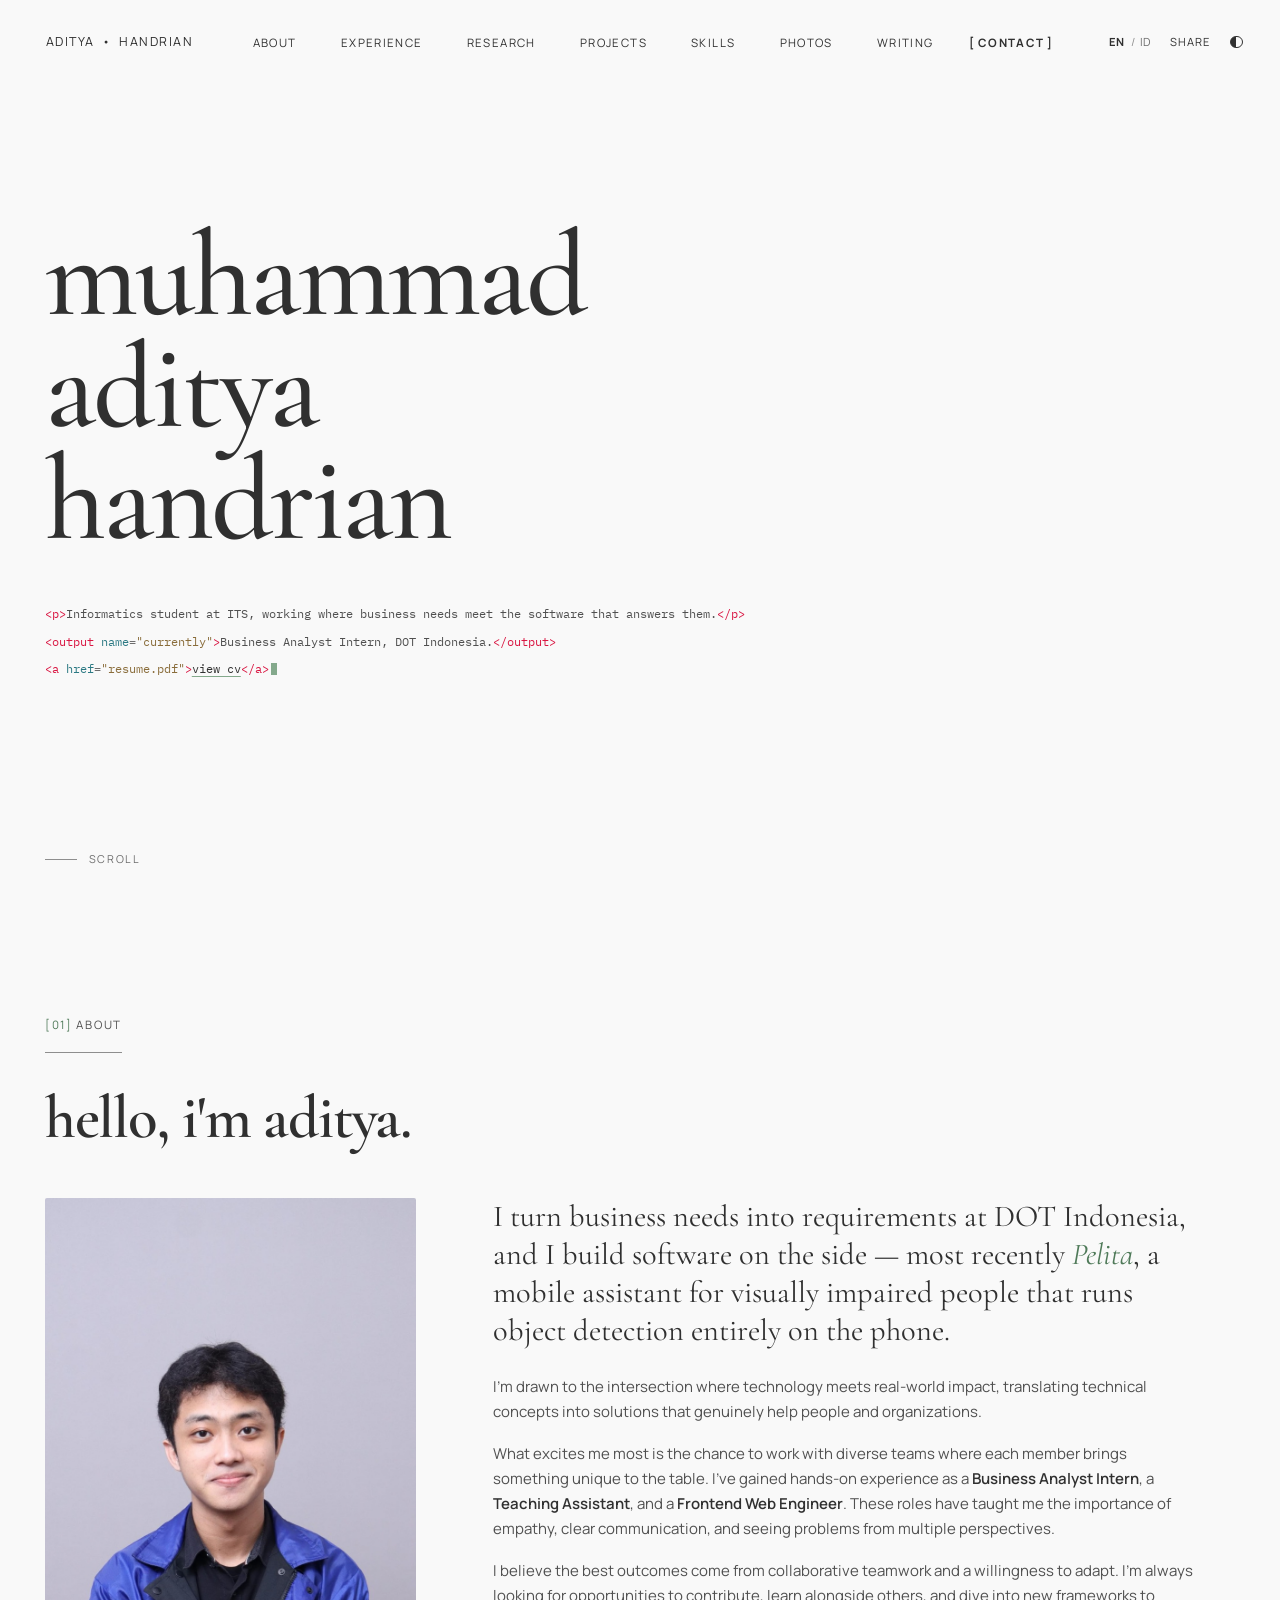
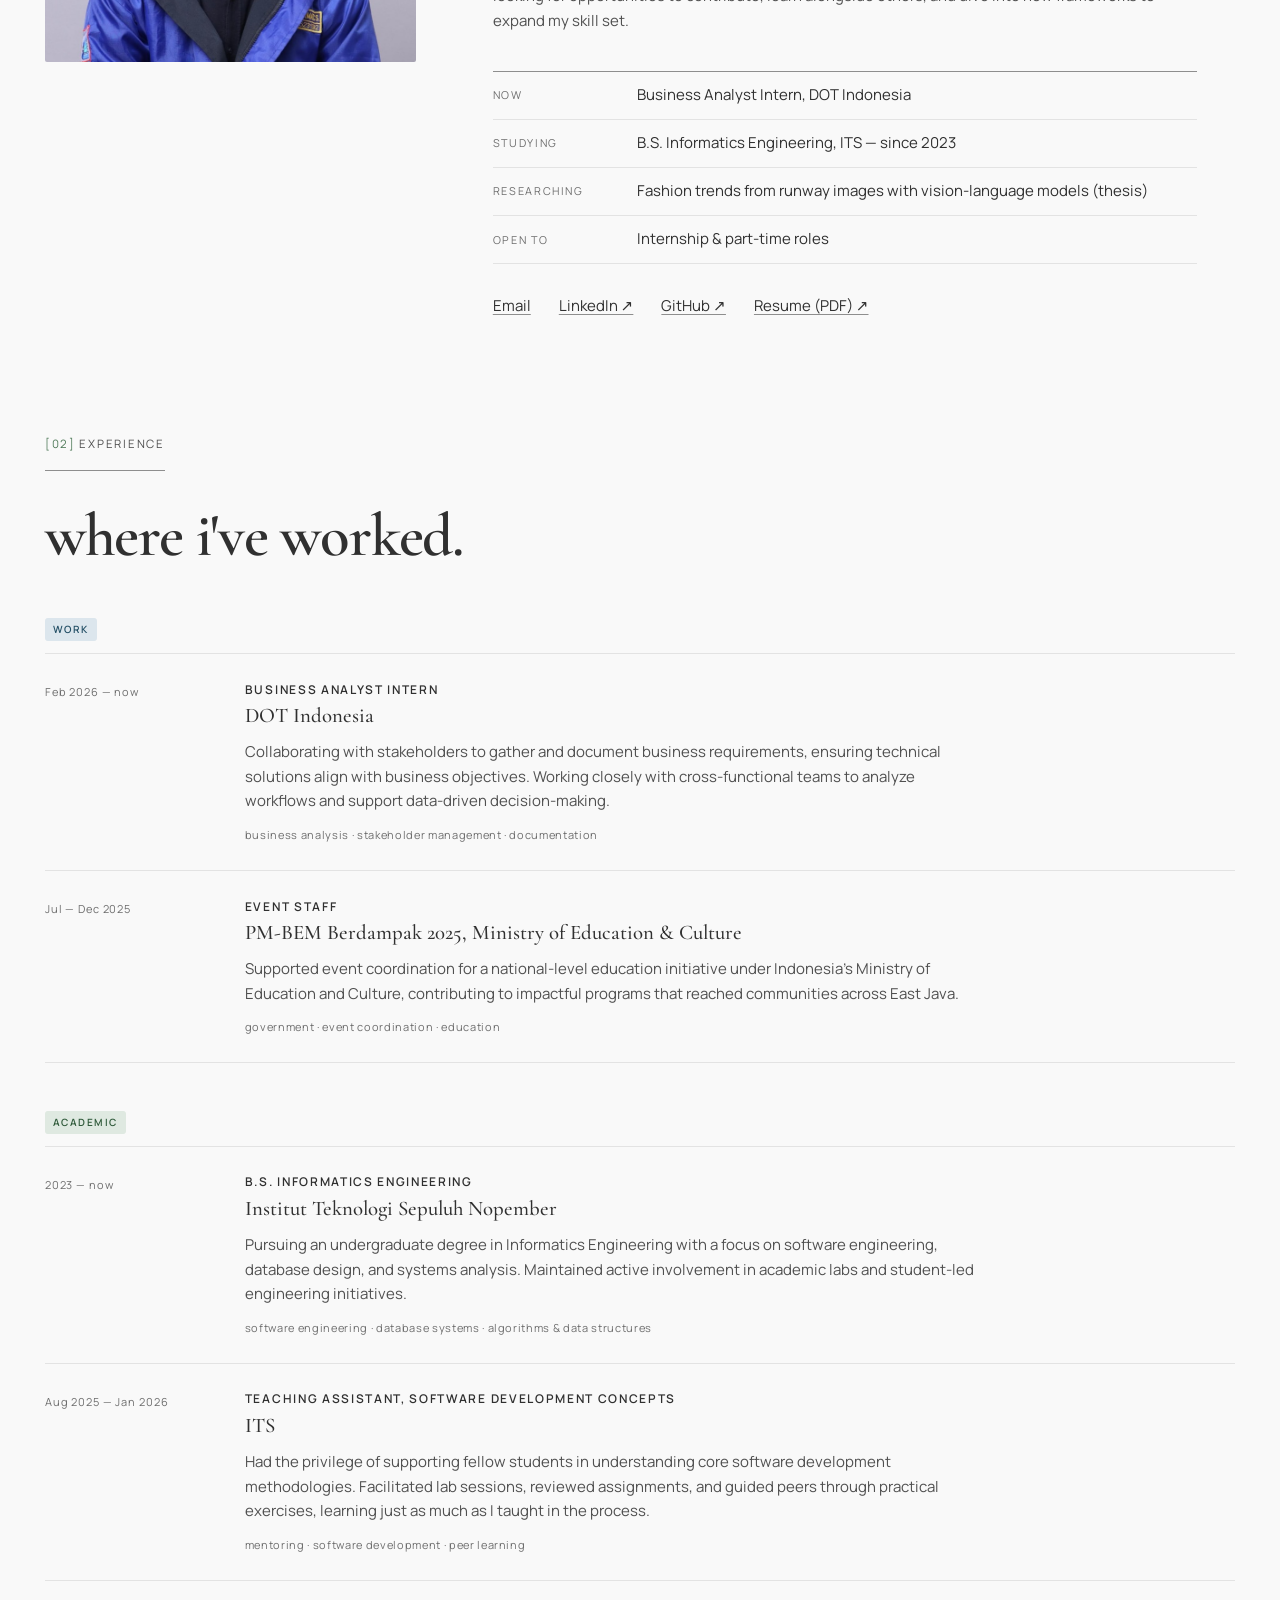
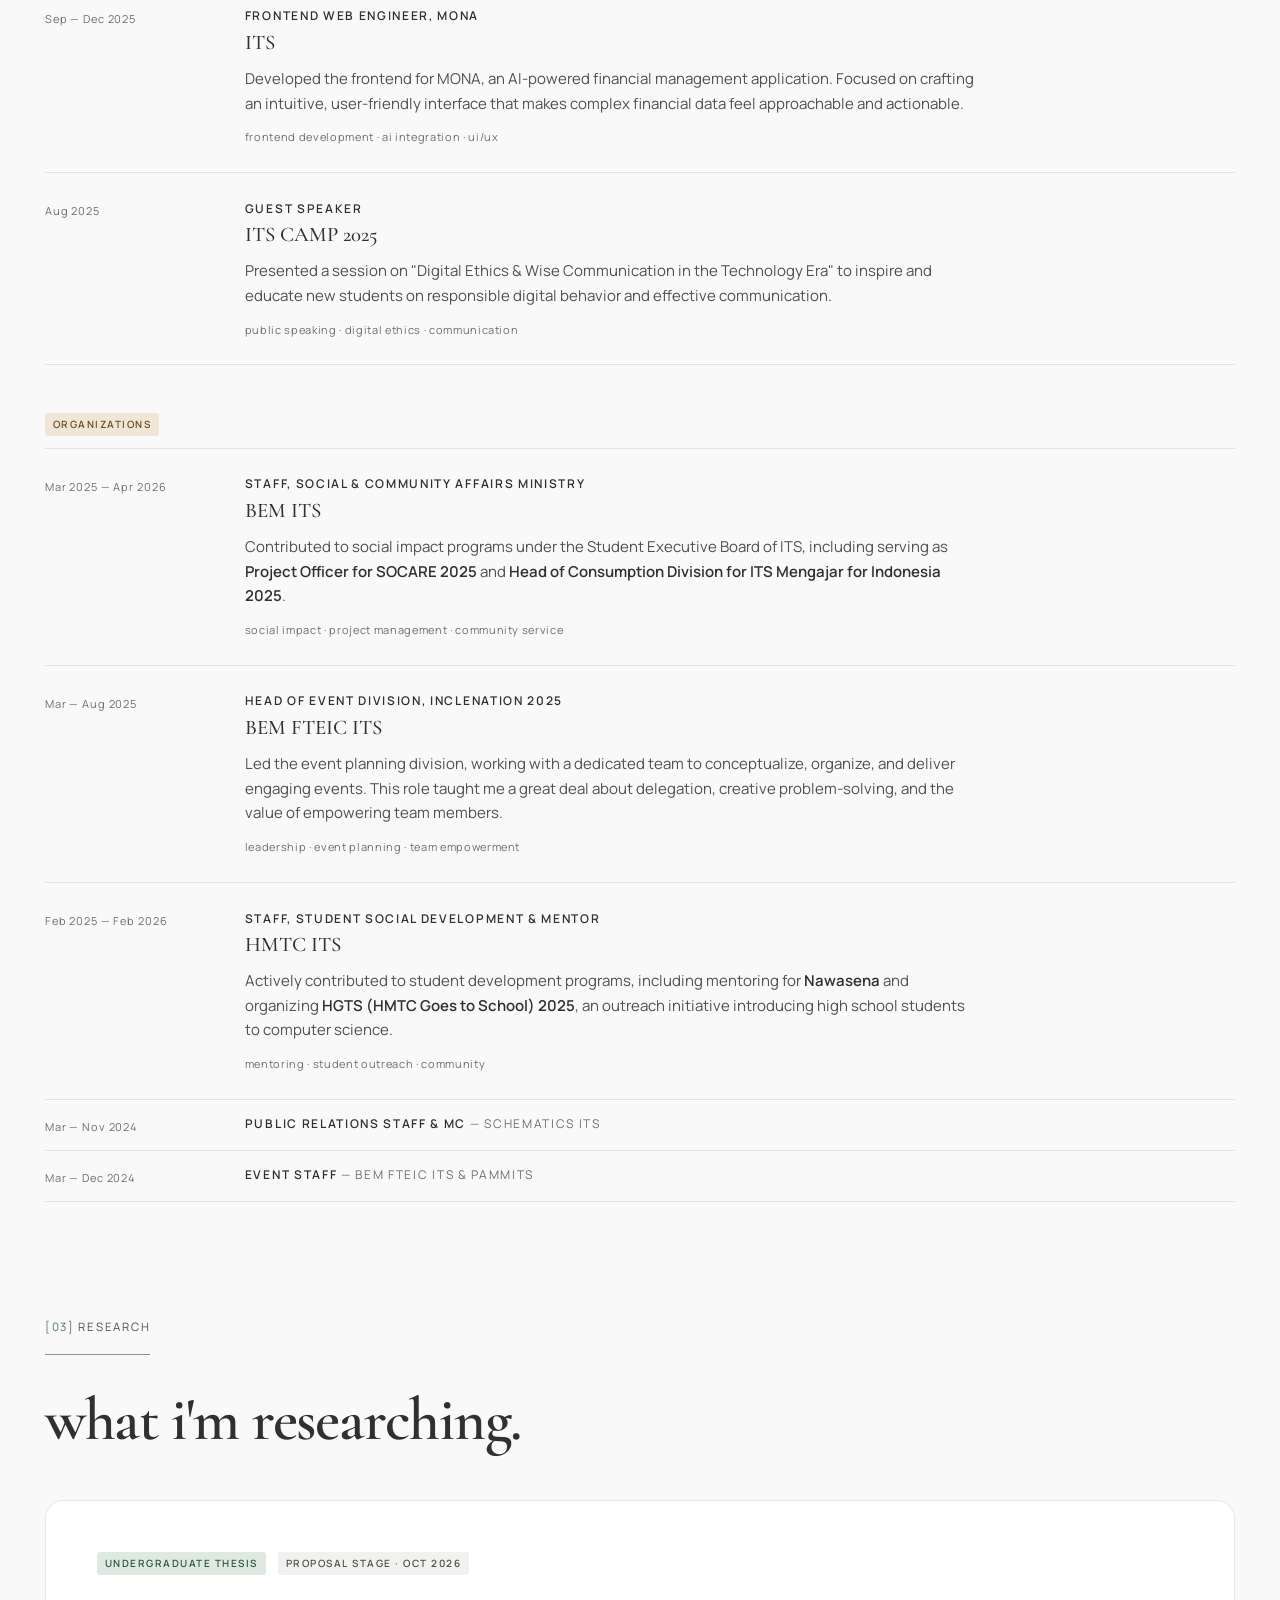
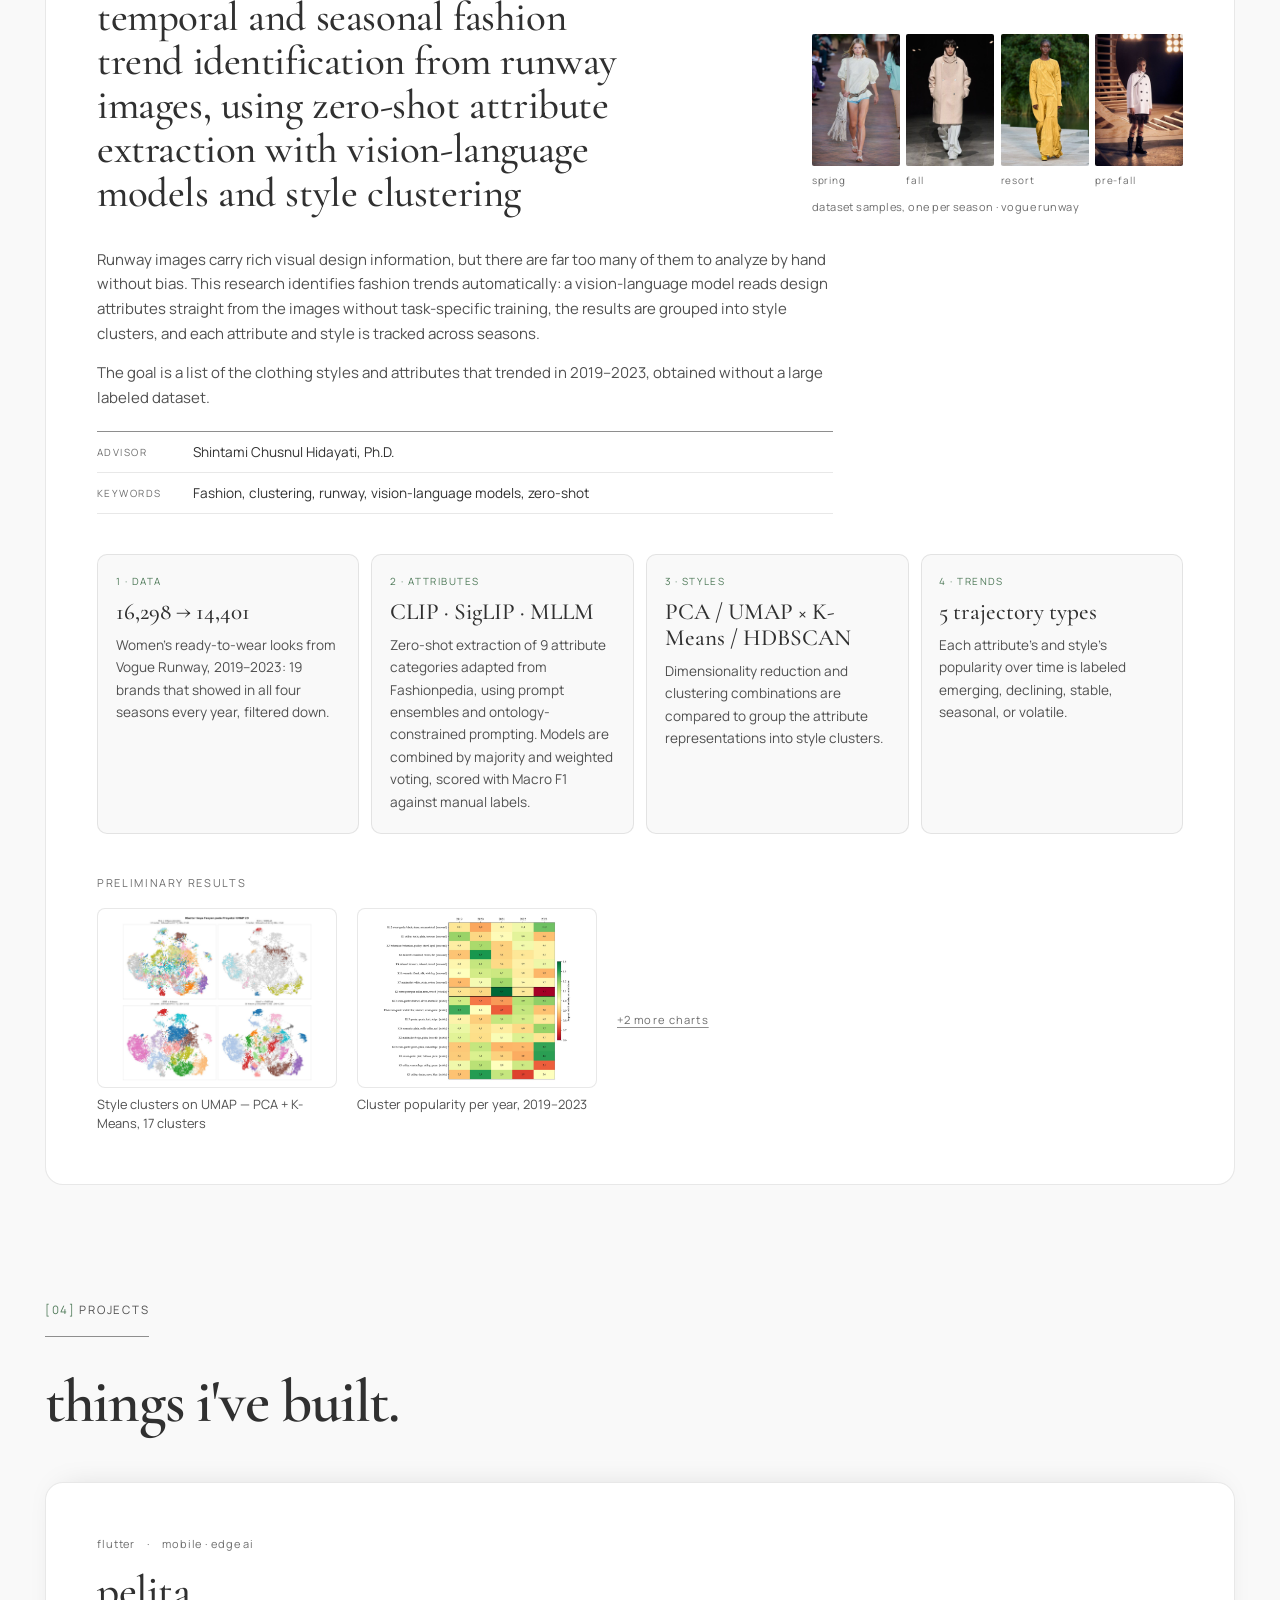
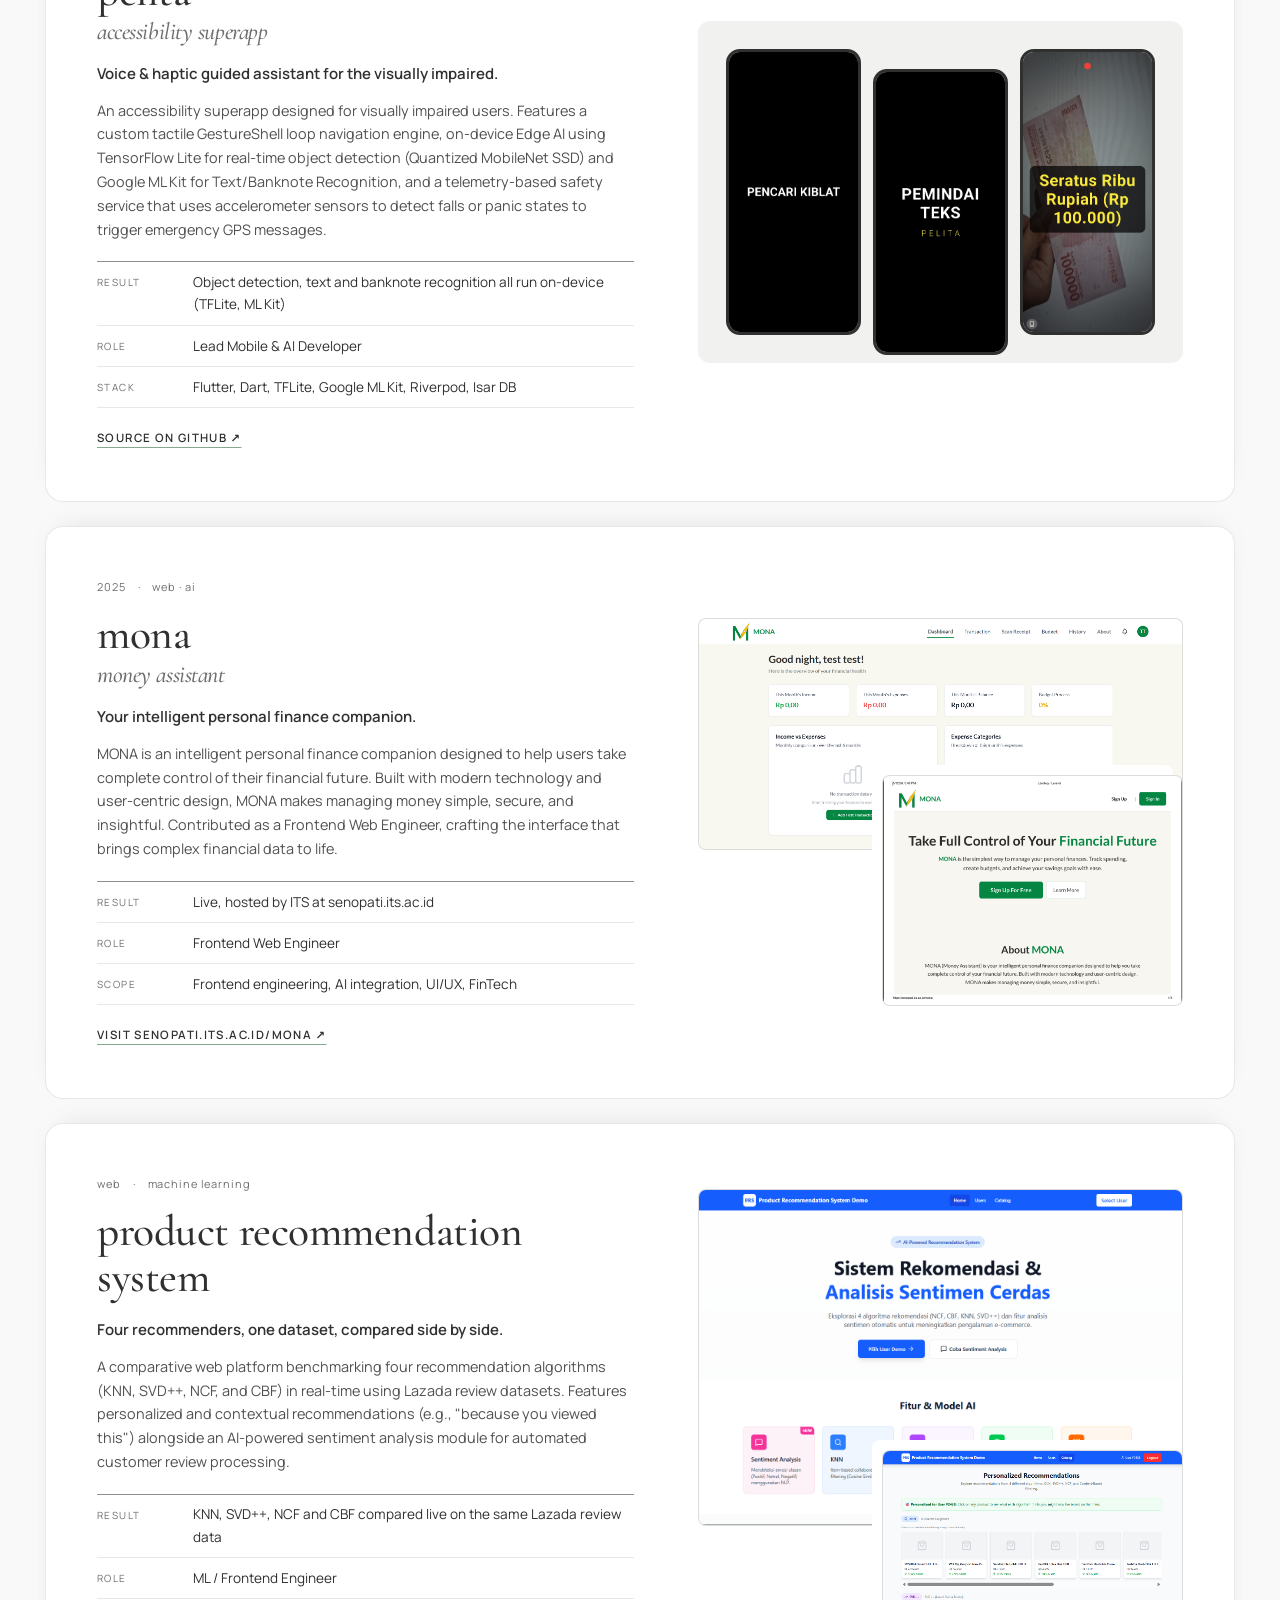
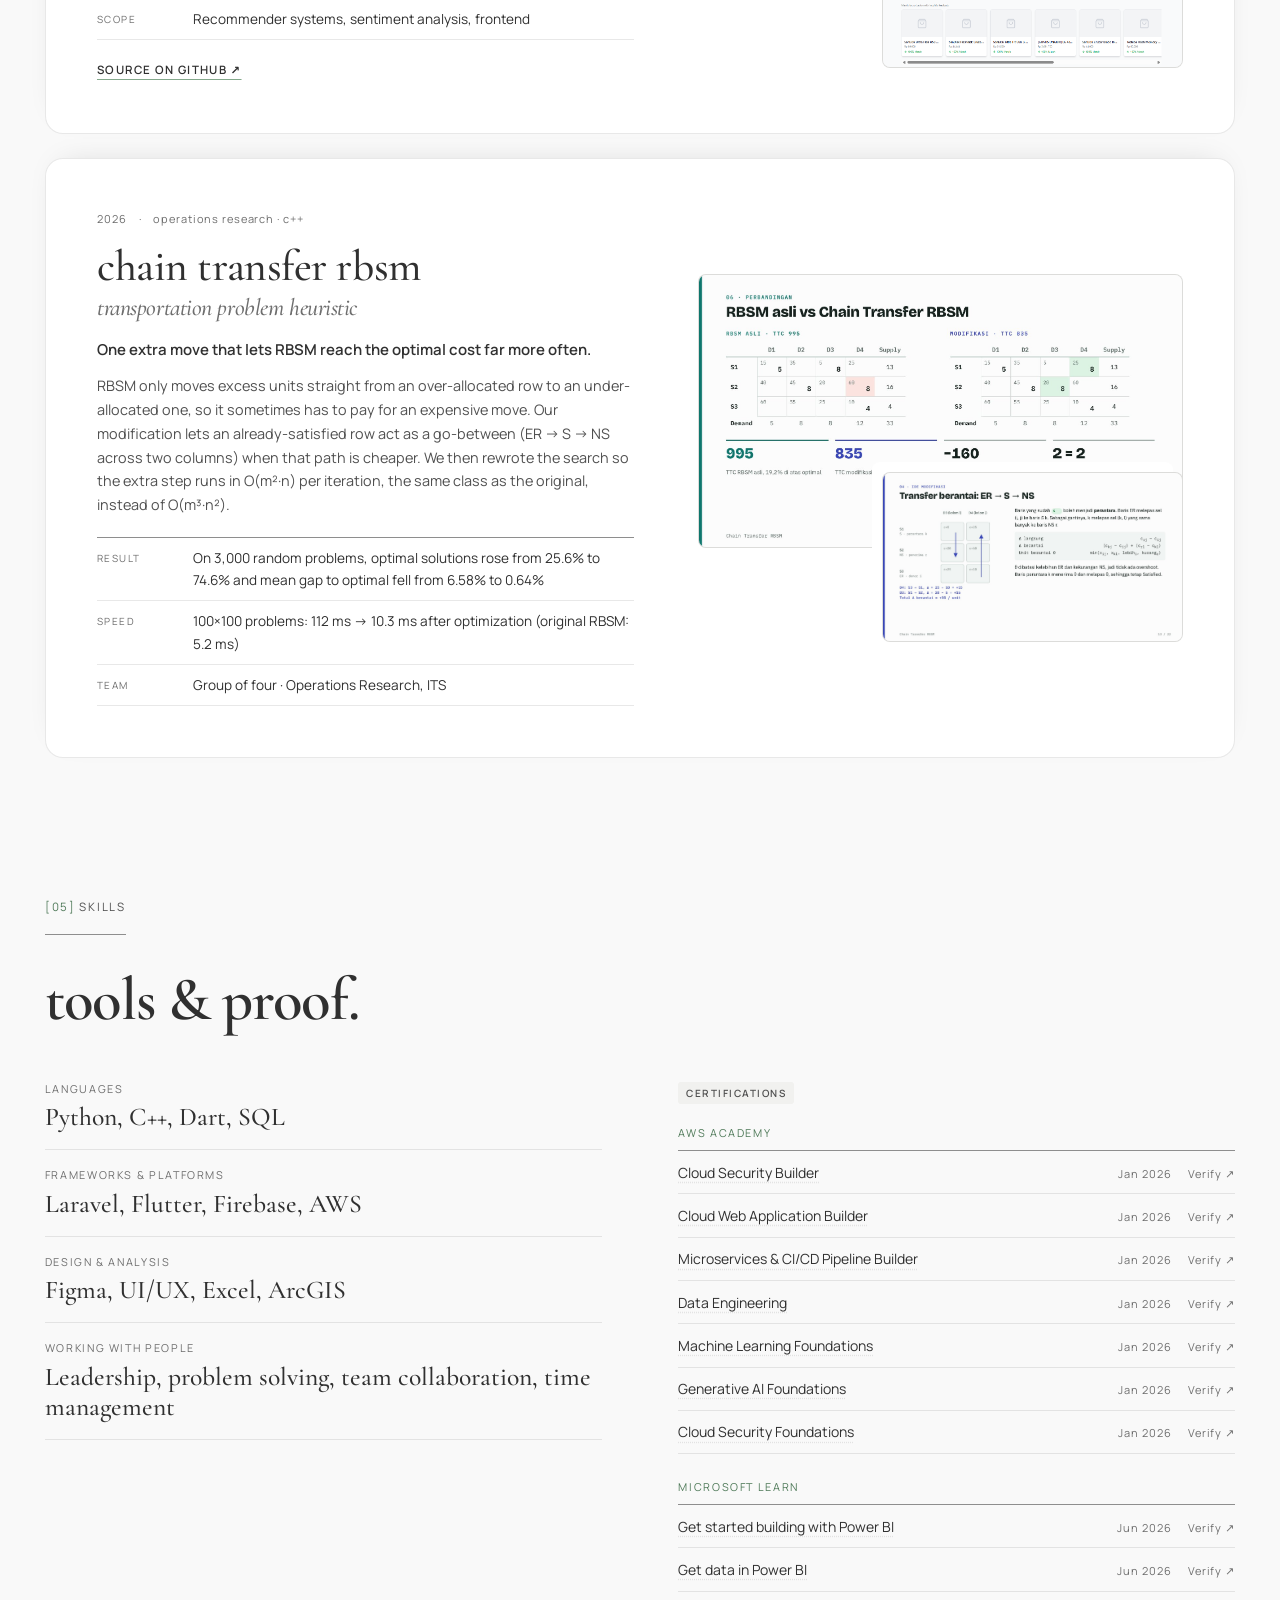
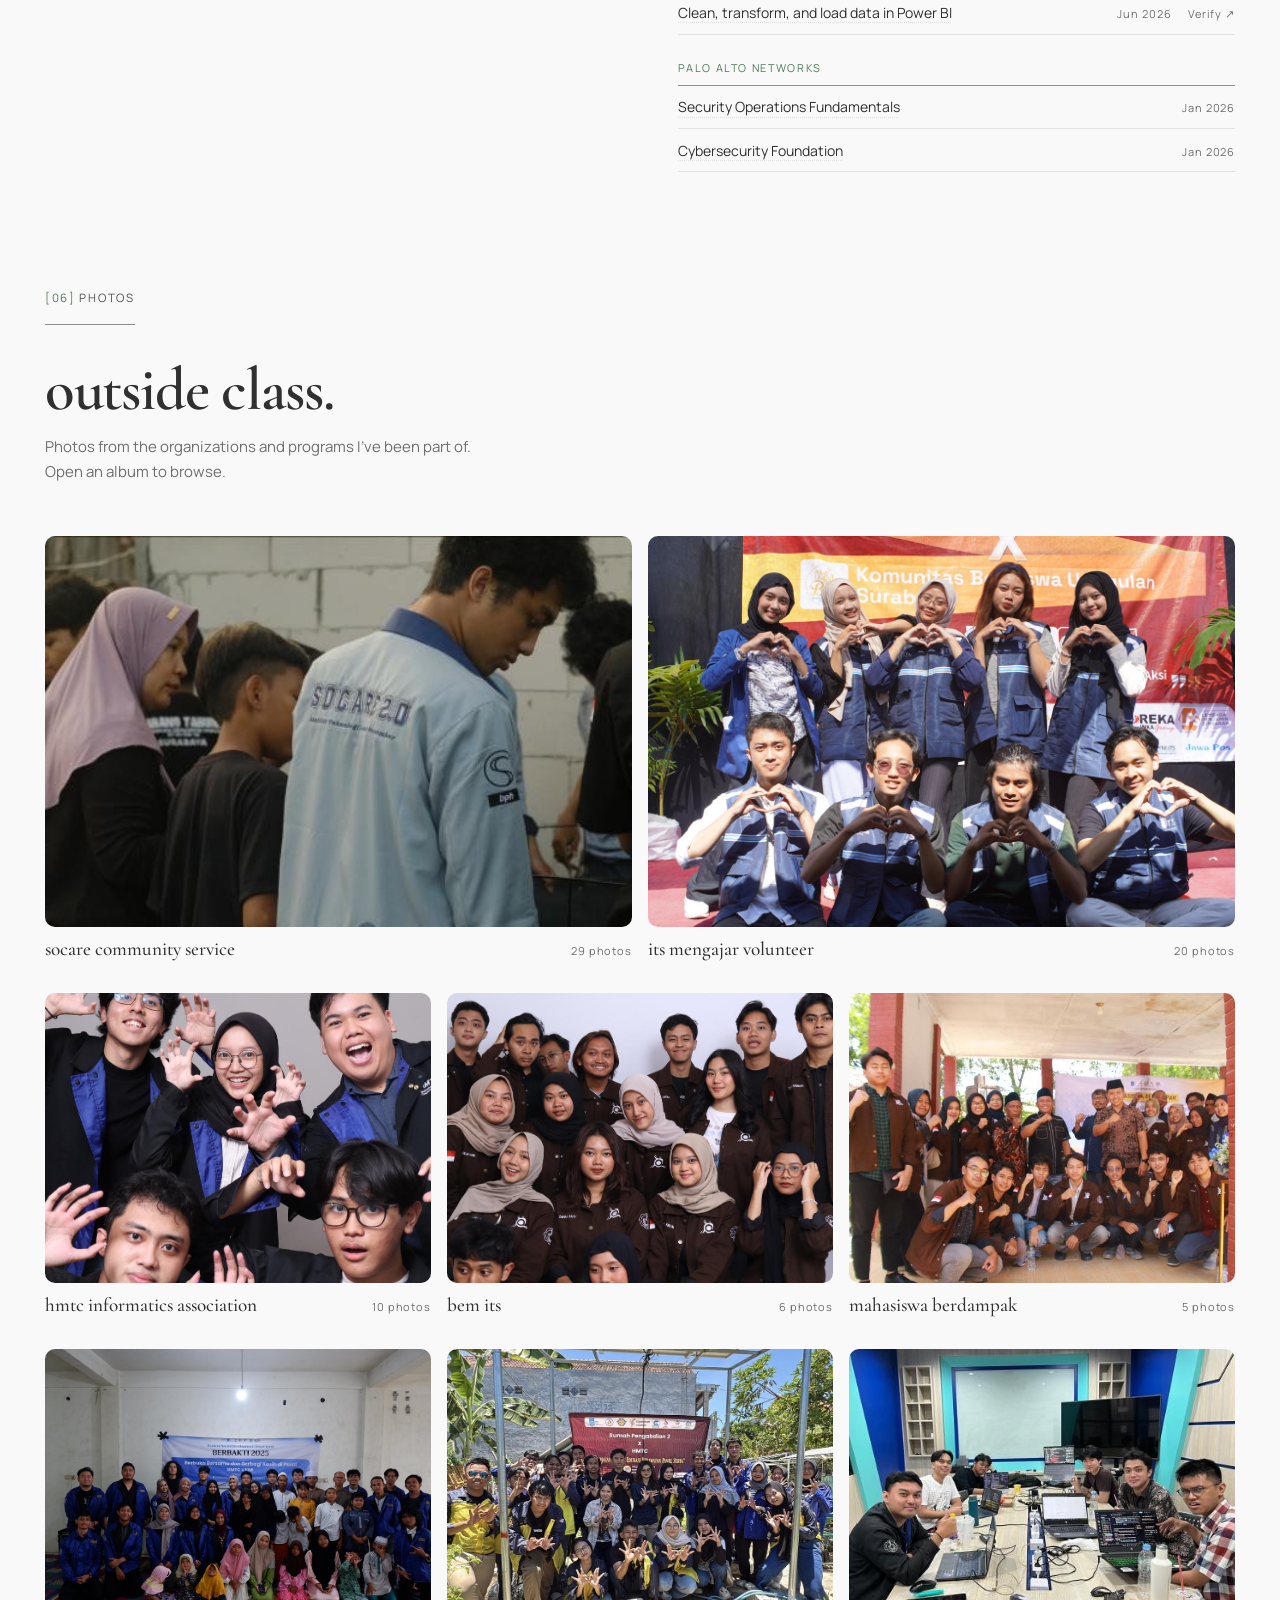
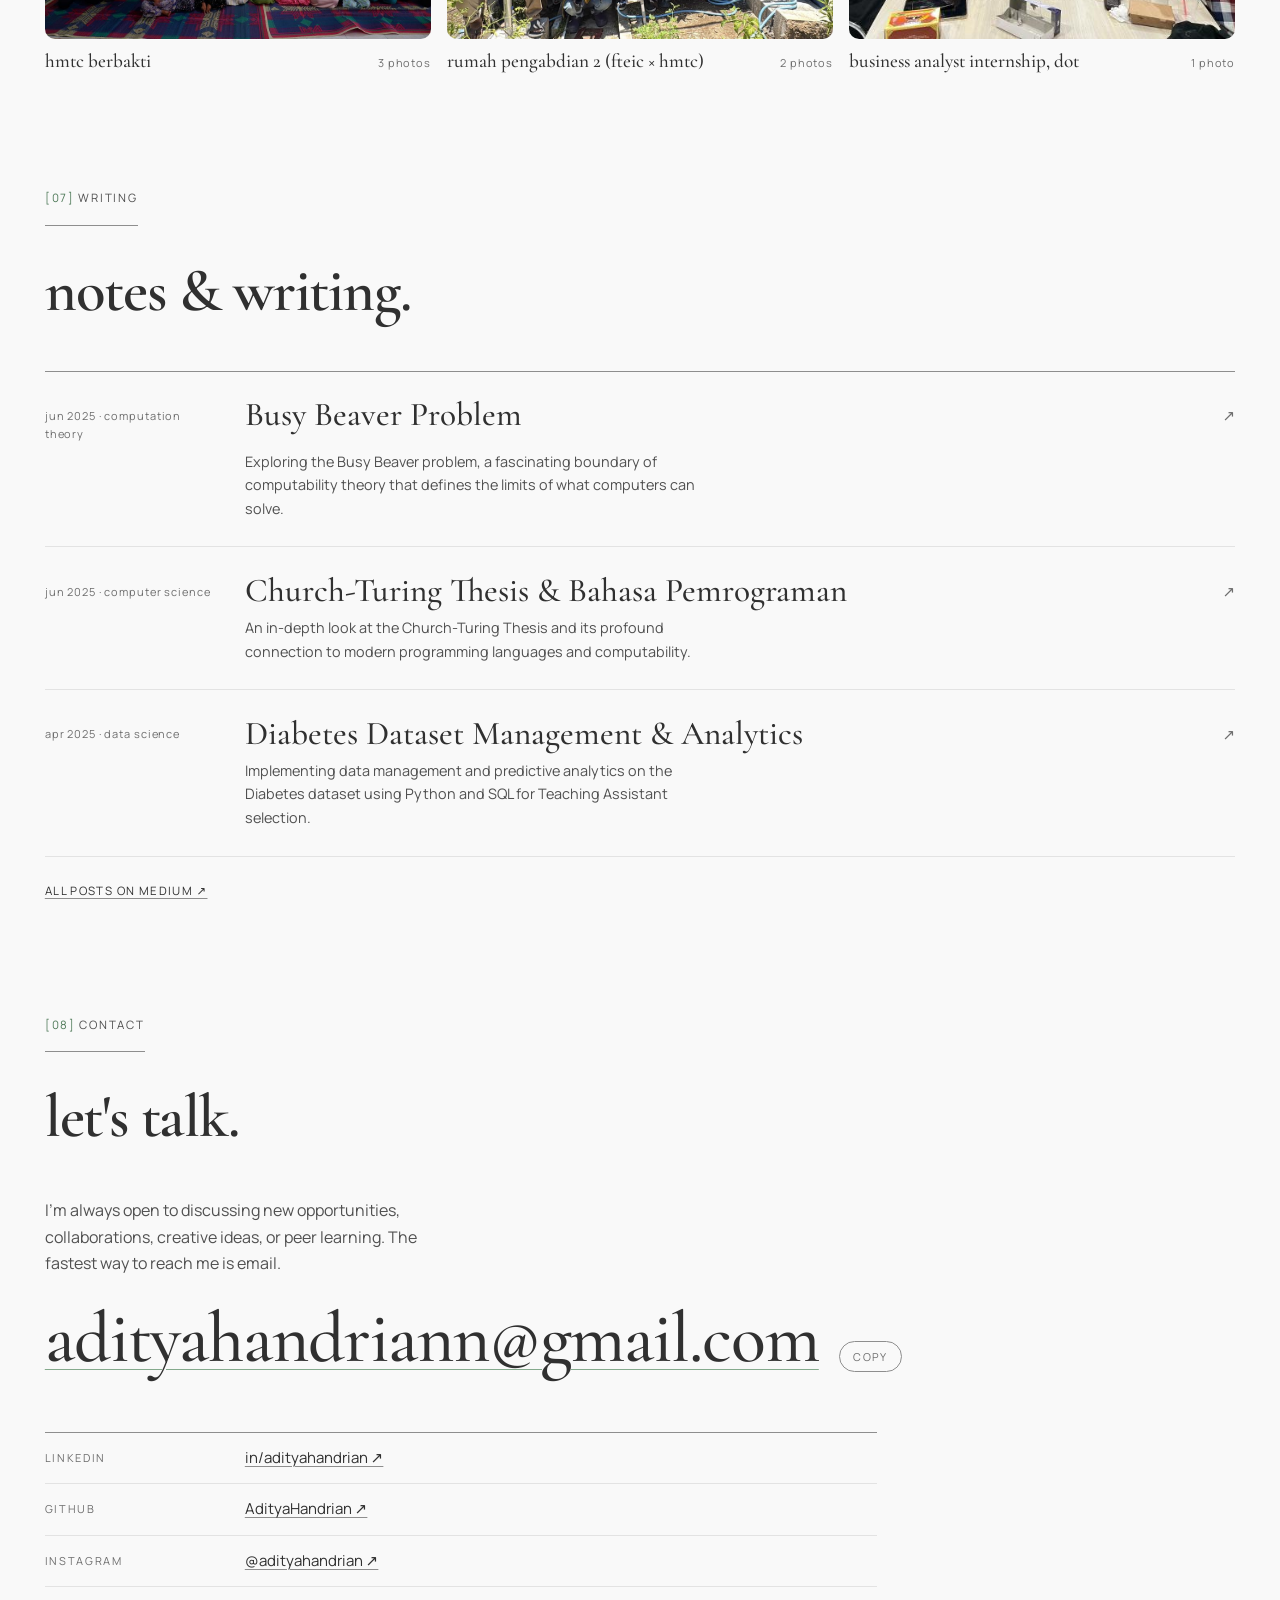
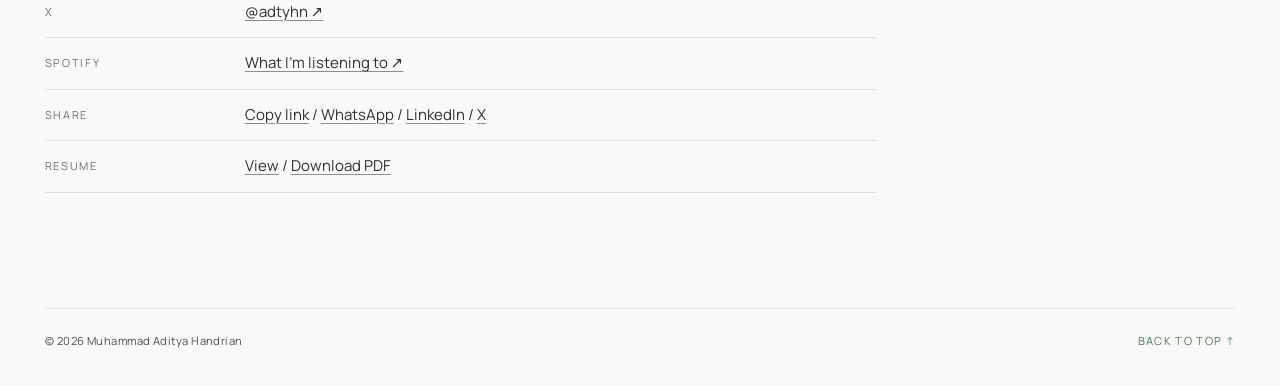
==== commit ca9c1745: "feat: restyle portfolio with airy serif design, add share and new work - New visual language: off-wh" ====
--- a/index.html
+++ b/index.html
@@ -26,7 +26,7 @@
     <link rel="canonical" href="https://adityahandrian.github.io/">
     <link rel="preconnect" href="https://fonts.googleapis.com">
     <link rel="preconnect" href="https://fonts.gstatic.com" crossorigin>
-    <link href="https://fonts.googleapis.com/css2?family=Instrument+Serif:ital@0;1&family=IBM+Plex+Sans:wght@400;500;600&family=IBM+Plex+Mono:wght@400;500&display=swap" rel="stylesheet">
+    <link href="https://fonts.googleapis.com/css2?family=Cormorant+Garamond:ital,wght@0,400;0,500;0,600;1,400&family=Manrope:wght@400;500;600;700&family=IBM+Plex+Mono:wght@400;500&display=swap" rel="stylesheet">
     <script>
         // Apply saved theme before paint to avoid a flash
         try {
@@ -34,15 +34,16 @@
             if (t === 'dark' || t === 'light') document.documentElement.setAttribute('data-theme', t);
         } catch (e) {}
     </script>
-    <link rel="stylesheet" href="style.css?v=4.6">
+    <link rel="stylesheet" href="style.css?v=6.1">
 </head>
 <body>
     <a class="skip-link" href="#main">Skip to content</a>
 
     <header class="site-header" id="siteHeader">
         <div class="wrap header-inner">
-            <a href="#top" class="wordmark">Aditya Handrian</a>
+            <a href="#top" class="wordmark">Aditya <span aria-hidden="true">•</span> Handrian</a>
             <nav class="site-nav" aria-label="Sections">
+                <a href="#about" data-lang-en="About" data-lang-id="Tentang">About</a>
                 <a href="#experience" data-lang-en="Experience" data-lang-id="Pengalaman">Experience</a>
                 <a href="#research" data-lang-en="Research" data-lang-id="Riset">Research</a>
                 <a href="#projects" data-lang-en="Projects" data-lang-id="Proyek">Projects</a>
@@ -56,6 +57,16 @@
                     <button type="button" data-set-lang="en" aria-pressed="true">EN</button>
                     <button type="button" data-set-lang="id" aria-pressed="false">ID</button>
                 </div>
+                <div class="share">
+                    <button type="button" class="share-btn mono" id="shareBtn" aria-haspopup="true" aria-expanded="false" aria-controls="shareMenu" data-lang-en="Share" data-lang-id="Bagikan">Share</button>
+                    <div class="share-menu" id="shareMenu" hidden>
+                        <button type="button" class="js-copy-link" data-lang-en="Copy link" data-lang-id="Salin tautan">Copy link</button>
+                        <a href="https://wa.me/?text=Muhammad%20Aditya%20Handrian%20%E2%80%94%20portfolio%3A%20https%3A%2F%2Fadityahandrian.github.io%2F" target="_blank" rel="noopener noreferrer">WhatsApp ↗</a>
+                        <a href="https://www.linkedin.com/sharing/share-offsite/?url=https%3A%2F%2Fadityahandrian.github.io%2F" target="_blank" rel="noopener noreferrer">LinkedIn ↗</a>
+                        <a href="https://x.com/intent/post?text=Muhammad%20Aditya%20Handrian%20%E2%80%94%20portfolio&amp;url=https%3A%2F%2Fadityahandrian.github.io%2F" target="_blank" rel="noopener noreferrer">X ↗</a>
+                        <a href="mailto:?subject=Muhammad%20Aditya%20Handrian%20%E2%80%94%20portfolio&amp;body=https%3A%2F%2Fadityahandrian.github.io%2F">Email</a>
+                    </div>
+                </div>
                 <button type="button" class="theme-btn" id="themeToggle" aria-label="Toggle dark mode">
                     <span class="theme-btn__dot" aria-hidden="true"></span>
                 </button>
@@ -65,49 +76,58 @@
 
     <main id="main">
 
-        <!-- INTRO -->
-        <section class="intro wrap" id="top">
-            <div class="intro-text">
-                <p class="kicker mono" data-lang-en="Informatics Engineering · ITS Surabaya" data-lang-id="Teknik Informatika · ITS Surabaya">Informatics Engineering · ITS Surabaya</p>
-                <h1 class="intro-name">Muhammad Aditya <em>Handrian</em></h1>
-                <p class="intro-lead" data-lang-en="I turn business needs into requirements at DOT Indonesia, and I build software on the side — most recently &lt;em&gt;Pelita&lt;/em&gt;, a mobile assistant for visually impaired people that runs object detection entirely on the phone." data-lang-id="Saya menerjemahkan kebutuhan bisnis menjadi requirement di DOT Indonesia, dan membangun perangkat lunak di sela-selanya — terbaru &lt;em&gt;Pelita&lt;/em&gt;, asisten mobile untuk penyandang tunanetra yang menjalankan deteksi objek sepenuhnya di ponsel.">I turn business needs into requirements at DOT Indonesia, and I build software on the side — most recently <em>Pelita</em>, a mobile assistant for visually impaired people that runs object detection entirely on the phone.</p>
-
+        <!-- HERO -->
+        <section class="hero" id="top">
+            <div class="hero-stage wrap">
+                <h1 class="hero-name">Muhammad Aditya Handrian</h1>
+                <div class="hero-code" id="heroCode">
+                    <p class="cl"><span class="ct">&lt;p&gt;</span><span class="tx" data-lang-en="Informatics student at ITS, working where business needs meet the software that answers them." data-lang-id="Mahasiswa Informatika ITS, bekerja di titik temu antara kebutuhan bisnis dan perangkat lunak yang menjawabnya.">Informatics student at ITS, working where business needs meet the software that answers them.</span><span class="ct">&lt;/p&gt;</span></p>
+                    <p class="cl"><span class="ct">&lt;output</span> <span class="cp">name</span>=<span class="cs">"currently"</span><span class="ct">&gt;</span><span class="tx" data-lang-en="Business Analyst Intern, DOT Indonesia." data-lang-id="Magang Business Analyst, DOT Indonesia.">Business Analyst Intern, DOT Indonesia.</span><span class="ct">&lt;/output&gt;</span></p>
+                    <p class="cl"><span class="ct">&lt;a</span> <span class="cp">href</span>=<span class="cs">"resume.pdf"</span><span class="ct">&gt;</span><a class="cv js-resume-view" href="assets/resume.pdf" target="_blank" data-lang-en="view cv" data-lang-id="lihat cv">view cv</a><span class="ct">&lt;/a&gt;</span><span class="caret" aria-hidden="true"></span></p>
+                </div>
+            </div>
+            <a class="hero-scroll" href="#about" data-lang-en="scroll" data-lang-id="gulir">scroll</a>
+        </section>
+
+        <!-- ABOUT -->
+        <section class="section wrap" id="about">
+            <header class="section-head">
+                <span class="sec-eyebrow" data-lang-en="About" data-lang-id="Tentang">About</span>
+                <h2 data-lang-en="hello, i'm aditya." data-lang-id="halo, saya aditya.">hello, i'm aditya.</h2>
+            </header>
+            <div class="about-grid">
+                <figure class="portrait">
+                    <img src="assets/profile.jpg" alt="Portrait of Muhammad Aditya Handrian" width="480" height="600" loading="lazy">
+                </figure>
+                <div class="about-body">
+                    <p class="about-lead" data-lang-en="I turn business needs into requirements at DOT Indonesia, and I build software on the side — most recently &lt;em&gt;Pelita&lt;/em&gt;, a mobile assistant for visually impaired people that runs object detection entirely on the phone." data-lang-id="Saya menerjemahkan kebutuhan bisnis menjadi requirement di DOT Indonesia, dan membangun perangkat lunak di sela-selanya — terbaru &lt;em&gt;Pelita&lt;/em&gt;, asisten mobile untuk penyandang tunanetra yang menjalankan deteksi objek sepenuhnya di ponsel.">I turn business needs into requirements at DOT Indonesia, and I build software on the side — most recently <em>Pelita</em>, a mobile assistant for visually impaired people that runs object detection entirely on the phone.</p>
+                <p data-lang-en="I'm drawn to the intersection where technology meets real-world impact, translating technical concepts into solutions that genuinely help people and organizations." data-lang-id="Saya tertarik pada titik temu antara teknologi dan dampak dunia nyata, menerjemahkan konsep teknis menjadi solusi yang benar-benar membantu orang dan organisasi.">I'm drawn to the intersection where technology meets real-world impact, translating technical concepts into solutions that genuinely help people and organizations.</p>
+                <p data-lang-en="What excites me most is the chance to work with diverse teams where each member brings something unique to the table. I've gained hands-on experience as a &lt;strong&gt;Business Analyst Intern&lt;/strong&gt;, a &lt;strong&gt;Teaching Assistant&lt;/strong&gt;, and a &lt;strong&gt;Frontend Web Engineer&lt;/strong&gt;. These roles have taught me the importance of empathy, clear communication, and seeing problems from multiple perspectives." data-lang-id="Yang paling membuat saya bersemangat adalah kesempatan untuk bekerja dengan tim yang beragam di mana setiap anggota membawa sesuatu yang unik. Saya telah memperoleh pengalaman langsung sebagai &lt;strong&gt;Magang Business Analyst&lt;/strong&gt;, &lt;strong&gt;Asisten Dosen&lt;/strong&gt;, dan &lt;strong&gt;Frontend Web Engineer&lt;/strong&gt;. Peran-peran ini telah mengajarkan saya pentingnya empati, komunikasi yang jelas, dan melihat masalah dari berbagai perspektif.">What excites me most is the chance to work with diverse teams where each member brings something unique to the table. I've gained hands-on experience as a <strong>Business Analyst Intern</strong>, a <strong>Teaching Assistant</strong>, and a <strong>Frontend Web Engineer</strong>. These roles have taught me the importance of empathy, clear communication, and seeing problems from multiple perspectives.</p>
+                <p data-lang-en="I believe the best outcomes come from collaborative teamwork and a willingness to adapt. I'm always looking for opportunities to contribute, learn alongside others, and dive into new frameworks to expand my skill set." data-lang-id="Saya percaya hasil terbaik datang dari kerja sama tim yang kolaboratif dan kesediaan untuk beradaptasi. Saya selalu mencari peluang untuk berkontribusi, belajar bersama orang lain, dan mendalami framework baru untuk memperluas keahlian saya.">I believe the best outcomes come from collaborative teamwork and a willingness to adapt. I'm always looking for opportunities to contribute, learn alongside others, and dive into new frameworks to expand my skill set.</p>
                 <dl class="facts">
                     <div><dt data-lang-en="Now" data-lang-id="Sekarang">Now</dt><dd data-lang-en="Business Analyst Intern, DOT Indonesia" data-lang-id="Magang Business Analyst, DOT Indonesia">Business Analyst Intern, DOT Indonesia</dd></div>
                     <div><dt data-lang-en="Studying" data-lang-id="Studi">Studying</dt><dd data-lang-en="B.S. Informatics Engineering, ITS — since 2023" data-lang-id="S1 Teknik Informatika, ITS — sejak 2023">B.S. Informatics Engineering, ITS — since 2023</dd></div>
                     <div><dt data-lang-en="Researching" data-lang-id="Riset">Researching</dt><dd data-lang-en="Fashion trends from runway images with vision-language models (thesis)" data-lang-id="Tren fesyen dari gambar runway dengan vision-language models (TA)">Fashion trends from runway images with vision-language models (thesis)</dd></div>
                     <div><dt data-lang-en="Open to" data-lang-id="Terbuka untuk">Open to</dt><dd data-lang-en="Internship &amp; part-time roles" data-lang-id="Magang &amp; peran paruh waktu">Internship &amp; part-time roles</dd></div>
                 </dl>
-
                 <p class="intro-links">
                     <a href="mailto:adityahandriann@gmail.com">Email</a>
                     <a href="https://www.linkedin.com/in/adityahandrian/" target="_blank" rel="noopener noreferrer">LinkedIn ↗</a>
                     <a href="https://github.com/AdityaHandrian" target="_blank" rel="noopener noreferrer">GitHub ↗</a>
                     <a href="assets/resume.pdf" target="_blank" class="js-resume-view" data-lang-en="Resume (PDF) ↗" data-lang-id="CV (PDF) ↗">Resume (PDF) ↗</a>
                 </p>
-            </div>
-
-            <figure class="portrait">
-                <img src="assets/profile.jpg" alt="Portrait of Muhammad Aditya Handrian" width="480" height="600">
-            </figure>
-        </section>
-
-        <section class="about wrap">
-            <div class="about-body">
-                <p data-lang-en="I'm drawn to the intersection where technology meets real-world impact, translating technical concepts into solutions that genuinely help people and organizations." data-lang-id="Saya tertarik pada titik temu antara teknologi dan dampak dunia nyata, menerjemahkan konsep teknis menjadi solusi yang benar-benar membantu orang dan organisasi.">I'm drawn to the intersection where technology meets real-world impact, translating technical concepts into solutions that genuinely help people and organizations.</p>
-                <p data-lang-en="What excites me most is the chance to work with diverse teams where each member brings something unique to the table. I've gained hands-on experience as a &lt;strong&gt;Business Analyst Intern&lt;/strong&gt;, a &lt;strong&gt;Teaching Assistant&lt;/strong&gt;, and a &lt;strong&gt;Frontend Web Engineer&lt;/strong&gt;. These roles have taught me the importance of empathy, clear communication, and seeing problems from multiple perspectives." data-lang-id="Yang paling membuat saya bersemangat adalah kesempatan untuk bekerja dengan tim yang beragam di mana setiap anggota membawa sesuatu yang unik. Saya telah memperoleh pengalaman langsung sebagai &lt;strong&gt;Magang Business Analyst&lt;/strong&gt;, &lt;strong&gt;Asisten Dosen&lt;/strong&gt;, dan &lt;strong&gt;Frontend Web Engineer&lt;/strong&gt;. Peran-peran ini telah mengajarkan saya pentingnya empati, komunikasi yang jelas, dan melihat masalah dari berbagai perspektif.">What excites me most is the chance to work with diverse teams where each member brings something unique to the table. I've gained hands-on experience as a <strong>Business Analyst Intern</strong>, a <strong>Teaching Assistant</strong>, and a <strong>Frontend Web Engineer</strong>. These roles have taught me the importance of empathy, clear communication, and seeing problems from multiple perspectives.</p>
-                <p data-lang-en="I believe the best outcomes come from collaborative teamwork and a willingness to adapt. I'm always looking for opportunities to contribute, learn alongside others, and dive into new frameworks to expand my skill set." data-lang-id="Saya percaya hasil terbaik datang dari kerja sama tim yang kolaboratif dan kesediaan untuk beradaptasi. Saya selalu mencari peluang untuk berkontribusi, belajar bersama orang lain, dan mendalami framework baru untuk memperluas keahlian saya.">I believe the best outcomes come from collaborative teamwork and a willingness to adapt. I'm always looking for opportunities to contribute, learn alongside others, and dive into new frameworks to expand my skill set.</p>
+                </div>
             </div>
         </section>
 
         <!-- EXPERIENCE -->
         <section class="section wrap" id="experience">
             <header class="section-head">
-                <span class="section-num mono">01</span>
-                <h2 data-lang-en="Experience" data-lang-id="Pengalaman">Experience</h2>
-            </header>
-
-            <h3 class="group-title mono" data-lang-en="Work" data-lang-id="Kerja">Work</h3>
+                <span class="sec-eyebrow" data-lang-en="Experience" data-lang-id="Pengalaman">Experience</span>
+                <h2 data-lang-en="where i've worked." data-lang-id="tempat saya berkontribusi.">where i've worked.</h2>
+            </header>
+
+            <h3 class="group-title group-title--work mono" data-lang-en="Work" data-lang-id="Kerja">Work</h3>
             <ol class="entries">
                 <li class="entry">
                     <p class="entry-date mono" data-lang-en="Feb 2026 — now" data-lang-id="Feb 2026 — sekarang">Feb 2026 — now</p>
@@ -127,7 +147,7 @@
                 </li>
             </ol>
 
-            <h3 class="group-title mono" data-lang-en="Academic" data-lang-id="Akademik">Academic</h3>
+            <h3 class="group-title group-title--academic mono" data-lang-en="Academic" data-lang-id="Akademik">Academic</h3>
             <ol class="entries">
                 <li class="entry">
                     <p class="entry-date mono" data-lang-en="2023 — now" data-lang-id="2023 — sekarang">2023 — now</p>
@@ -163,7 +183,7 @@
                 </li>
             </ol>
 
-            <h3 class="group-title mono" data-lang-en="Organizations" data-lang-id="Organisasi">Organizations</h3>
+            <h3 class="group-title group-title--org mono" data-lang-en="Organizations" data-lang-id="Organisasi">Organizations</h3>
             <ol class="entries">
                 <li class="entry">
                     <p class="entry-date mono" data-lang-en="Mar 2025 — Apr 2026" data-lang-id="Mar 2025 — Apr 2026">Mar 2025 — Apr 2026</p>
@@ -207,13 +227,38 @@
         <!-- RESEARCH -->
         <section class="section wrap" id="research">
             <header class="section-head">
-                <span class="section-num mono">02</span>
-                <h2 data-lang-en="Research" data-lang-id="Riset">Research</h2>
+                <span class="sec-eyebrow" data-lang-en="Research" data-lang-id="Riset">Research</span>
+                <h2 data-lang-en="what i'm researching." data-lang-id="yang sedang saya teliti.">what i'm researching.</h2>
             </header>
 
             <article class="thesis">
-                <p class="thesis-status mono"><span data-lang-en="Undergraduate thesis" data-lang-id="Tugas Akhir">Undergraduate thesis</span><span data-lang-en="Proposal stage · Oct 2026" data-lang-id="Tahap proposal · Okt 2026">Proposal stage · Oct 2026</span></p>
-                <h3 class="thesis-title" data-lang-en="Temporal and seasonal fashion trend identification from runway images, using zero-shot attribute extraction with vision-language models and style clustering" data-lang-id="Identifikasi tren fesyen temporal dan musiman dari gambar runway menggunakan ekstraksi atribut zero-shot berbasis vision-language models dan klasterisasi gaya">Temporal and seasonal fashion trend identification from runway images, using zero-shot attribute extraction with vision-language models and style clustering</h3>
+                <div class="thesis-head">
+                    <div class="thesis-head__text">
+                        <p class="thesis-status mono"><span data-lang-en="Undergraduate thesis" data-lang-id="Tugas Akhir">Undergraduate thesis</span><span data-lang-en="Proposal stage · Oct 2026" data-lang-id="Tahap proposal · Okt 2026">Proposal stage · Oct 2026</span></p>
+                        <h3 class="thesis-title" data-lang-en="Temporal and seasonal fashion trend identification from runway images, using zero-shot attribute extraction with vision-language models and style clustering" data-lang-id="Identifikasi tren fesyen temporal dan musiman dari gambar runway menggunakan ekstraksi atribut zero-shot berbasis vision-language models dan klasterisasi gaya">Temporal and seasonal fashion trend identification from runway images, using zero-shot attribute extraction with vision-language models and style clustering</h3>
+                    </div>
+                    <figure class="thesis-samples">
+                        <div class="thesis-samples__row">
+                            <button type="button" class="thesis-sample" data-cursor="view" data-album="dataset" data-index="0" data-sample-img="assets/research/sample-spring.jpg" data-sample-brand="Alberta Ferretti" data-sample-season="Spring 2021">
+                                <img src="assets/research/sample-spring.jpg" alt="Alberta Ferretti, Spring 2021 — runway look" loading="lazy" width="480" height="720">
+                                <span class="mono">Spring</span>
+                            </button>
+                            <button type="button" class="thesis-sample" data-cursor="view" data-album="dataset" data-index="1" data-sample-img="assets/research/sample-fall.jpg" data-sample-brand="Jil Sander" data-sample-season="Fall 2023">
+                                <img src="assets/research/sample-fall.jpg" alt="Jil Sander, Fall 2023 — runway look" loading="lazy" width="480" height="720">
+                                <span class="mono">Fall</span>
+                            </button>
+                            <button type="button" class="thesis-sample" data-cursor="view" data-album="dataset" data-index="2" data-sample-img="assets/research/sample-resort.jpg" data-sample-brand="Max Mara" data-sample-season="Resort 2023">
+                                <img src="assets/research/sample-resort.jpg" alt="Max Mara, Resort 2023 — runway look" loading="lazy" width="480" height="720">
+                                <span class="mono">Resort</span>
+                            </button>
+                            <button type="button" class="thesis-sample" data-cursor="view" data-album="dataset" data-index="3" data-sample-img="assets/research/sample-prefall.jpg" data-sample-brand="Christian Dior" data-sample-season="Pre-Fall 2022">
+                                <img src="assets/research/sample-prefall.jpg" alt="Christian Dior, Pre-Fall 2022 — runway look" loading="lazy" width="480" height="720">
+                                <span class="mono">Pre-Fall</span>
+                            </button>
+                        </div>
+                        <figcaption class="mono" data-lang-en="Dataset samples, one per season · Vogue Runway" data-lang-id="Contoh dataset, satu per musim · Vogue Runway">Dataset samples, one per season · Vogue Runway</figcaption>
+                    </figure>
+                </div>
 
                 <div class="thesis-body">
                     <p data-lang-en="Runway images carry rich visual design information, but there are far too many of them to analyze by hand without bias. This research identifies fashion trends automatically: a vision-language model reads design attributes straight from the images without task-specific training, the results are grouped into style clusters, and each attribute and style is tracked across seasons." data-lang-id="Gambar runway menyimpan informasi desain visual yang kaya, tetapi jumlahnya terlalu besar untuk dianalisis manual tanpa bias. Riset ini mengidentifikasi tren fesyen secara otomatis: vision-language model membaca atribut desain langsung dari gambar tanpa pelatihan khusus, hasilnya dikelompokkan menjadi klaster gaya, lalu setiap atribut dan gaya dilacak lintas musim.">Runway images carry rich visual design information, but there are far too many of them to analyze by hand without bias. This research identifies fashion trends automatically: a vision-language model reads design attributes straight from the images without task-specific training, the results are grouped into style clusters, and each attribute and style is tracked across seasons.</p>
@@ -249,11 +294,11 @@
 
                 <div class="thesis-figures">
                     <p class="thesis-figures__label mono" data-lang-en="Preliminary results" data-lang-id="Hasil awal">Preliminary results</p>
-                    <button type="button" class="thesis-thumb" data-album="research" data-index="0">
+                    <button type="button" class="thesis-thumb" data-cursor="view" data-album="research" data-index="0">
                         <img src="assets/research/style-clusters.jpg" alt="" loading="lazy">
                         <span data-lang-en="Style clusters on UMAP — PCA + K-Means, 17 clusters" data-lang-id="Klaster gaya pada UMAP — PCA + K-Means, 17 klaster">Style clusters on UMAP — PCA + K-Means, 17 clusters</span>
                     </button>
-                    <button type="button" class="thesis-thumb" data-album="research" data-index="1">
+                    <button type="button" class="thesis-thumb" data-cursor="view" data-album="research" data-index="1">
                         <img src="assets/research/cluster-trends.jpg" alt="" loading="lazy">
                         <span data-lang-en="Cluster popularity per year, 2019–2023" data-lang-id="Popularitas klaster per tahun, 2019–2023">Cluster popularity per year, 2019–2023</span>
                     </button>
@@ -265,15 +310,15 @@
         <!-- PROJECTS -->
         <section class="section wrap" id="projects">
             <header class="section-head">
-                <span class="section-num mono">03</span>
-                <h2 data-lang-en="Projects" data-lang-id="Proyek">Projects</h2>
+                <span class="sec-eyebrow" data-lang-en="Projects" data-lang-id="Proyek">Projects</span>
+                <h2 data-lang-en="things i've built." data-lang-id="yang pernah saya bangun.">things i've built.</h2>
             </header>
 
             <article class="project">
                 <div class="project-shots project-shots--phone">
-                    <button type="button" class="shot" data-album="project-pelita" data-index="0"><img src="assets/Project/Pelita/d7e94b10-2734-49cf-8708-bcc07bcc9039.jpg" alt="Pelita app screenshot 1" loading="lazy"></button>
-                    <button type="button" class="shot" data-album="project-pelita" data-index="1"><img src="assets/Project/Pelita/b0dc643f-a807-4aff-bc85-608408d337e7.jpg" alt="Pelita app screenshot 2" loading="lazy"></button>
-                    <button type="button" class="shot" data-album="project-pelita" data-index="2"><img src="assets/Project/Pelita/8415ea43-351f-4734-b07c-0012fa416c3e.jpg" alt="Pelita app screenshot 3" loading="lazy"></button>
+                    <button type="button" class="shot" data-cursor="view" data-album="project-pelita" data-index="0"><img src="assets/Project/Pelita/d7e94b10-2734-49cf-8708-bcc07bcc9039.jpg" alt="Pelita app screenshot 1" loading="lazy"></button>
+                    <button type="button" class="shot" data-cursor="view" data-album="project-pelita" data-index="1"><img src="assets/Project/Pelita/b0dc643f-a807-4aff-bc85-608408d337e7.jpg" alt="Pelita app screenshot 2" loading="lazy"></button>
+                    <button type="button" class="shot" data-cursor="view" data-album="project-pelita" data-index="2"><img src="assets/Project/Pelita/8415ea43-351f-4734-b07c-0012fa416c3e.jpg" alt="Pelita app screenshot 3" loading="lazy"></button>
                 </div>
                 <div class="project-text">
                     <p class="project-meta mono"><span>Flutter</span><span data-lang-en="Mobile · Edge AI" data-lang-id="Mobile · Edge AI">Mobile · Edge AI</span></p>
@@ -291,8 +336,8 @@
 
             <article class="project">
                 <div class="project-shots project-shots--wide">
-                    <button type="button" class="shot" data-album="project-mona" data-index="0"><img src="assets/Project/Mona/image.png" alt="MONA dashboard screenshot" loading="lazy"></button>
-                    <button type="button" class="shot" data-album="project-mona" data-index="1"><img src="assets/Project/Mona/image (1).png" alt="MONA screenshot" loading="lazy"></button>
+                    <button type="button" class="shot" data-cursor="view" data-album="project-mona" data-index="0"><img src="assets/Project/Mona/image.png" alt="MONA dashboard screenshot" loading="lazy"></button>
+                    <button type="button" class="shot" data-cursor="view" data-album="project-mona" data-index="1"><img src="assets/Project/Mona/image (1).png" alt="MONA screenshot" loading="lazy"></button>
                 </div>
                 <div class="project-text">
                     <p class="project-meta mono"><span>2025</span><span data-lang-en="Web · AI" data-lang-id="Web · AI">Web · AI</span></p>
@@ -310,8 +355,8 @@
 
             <article class="project">
                 <div class="project-shots project-shots--wide">
-                    <button type="button" class="shot" data-album="project-rec" data-index="0"><img src="assets/Project/Product Recommendation System/0.png" alt="Recommendation system screenshot 1" loading="lazy"></button>
-                    <button type="button" class="shot" data-album="project-rec" data-index="1"><img src="assets/Project/Product Recommendation System/0 (1).png" alt="Recommendation system screenshot 2" loading="lazy"></button>
+                    <button type="button" class="shot" data-cursor="view" data-album="project-rec" data-index="0"><img src="assets/Project/Product Recommendation System/0.png" alt="Recommendation system screenshot 1" loading="lazy"></button>
+                    <button type="button" class="shot" data-cursor="view" data-album="project-rec" data-index="1"><img src="assets/Project/Product Recommendation System/0 (1).png" alt="Recommendation system screenshot 2" loading="lazy"></button>
                 </div>
                 <div class="project-text">
                     <p class="project-meta mono"><span>Web</span><span data-lang-en="Machine learning" data-lang-id="Pembelajaran mesin">Machine learning</span></p>
@@ -326,13 +371,31 @@
                     <a class="project-link" href="https://github.com/AdityaHandrian/kelompokfprsbp" target="_blank" rel="noopener noreferrer" data-lang-en="Source on GitHub ↗" data-lang-id="Kode sumber di GitHub ↗">Source on GitHub ↗</a>
                 </div>
             </article>
+
+            <article class="project">
+                <div class="project-shots project-shots--wide">
+                    <button type="button" class="shot" data-cursor="view" data-album="project-rbsm" data-index="0"><img src="assets/Project/RBSM/slide-20.jpg" alt="Slide comparing original RBSM (total cost 995) with Chain Transfer RBSM (835)" loading="lazy" width="1467" height="825"></button>
+                    <button type="button" class="shot" data-cursor="view" data-album="project-rbsm" data-index="1"><img src="assets/Project/RBSM/slide-13.jpg" alt="Slide explaining the chain transfer idea: ER to S to NS" loading="lazy" width="1467" height="825"></button>
+                </div>
+                <div class="project-text">
+                    <p class="project-meta mono"><span>2026</span><span data-lang-en="Operations research · C++" data-lang-id="Riset operasi · C++">Operations research · C++</span></p>
+                    <h3>Chain Transfer RBSM <span class="project-sub" data-lang-en="Transportation problem heuristic" data-lang-id="Heuristik masalah transportasi">Transportation problem heuristic</span></h3>
+                    <p class="project-tagline" data-lang-en="One extra move that lets RBSM reach the optimal cost far more often." data-lang-id="Satu langkah tambahan yang membuat RBSM jauh lebih sering mencapai biaya optimal.">One extra move that lets RBSM reach the optimal cost far more often.</p>
+                    <p data-lang-en="RBSM only moves excess units straight from an over-allocated row to an under-allocated one, so it sometimes has to pay for an expensive move. Our modification lets an already-satisfied row act as a go-between (ER → S → NS across two columns) when that path is cheaper. We then rewrote the search so the extra step runs in O(m²·n) per iteration, the same class as the original, instead of O(m³·n²)." data-lang-id="RBSM hanya memindahkan kelebihan langsung dari baris ER ke baris NS, sehingga kadang terpaksa memilih pemindahan yang mahal. Modifikasi kami membolehkan baris yang sudah Satisfied menjadi perantara (ER → S → NS lewat dua kolom) jika jalur itu lebih murah. Pencariannya lalu kami tulis ulang sehingga langkah tambahan ini berjalan dalam O(m²·n) per iterasi, sekelas dengan RBSM asli, bukan O(m³·n²).">RBSM only moves excess units straight from an over-allocated row to an under-allocated one, so it sometimes has to pay for an expensive move. Our modification lets an already-satisfied row act as a go-between (ER → S → NS across two columns) when that path is cheaper. We then rewrote the search so the extra step runs in O(m²·n) per iteration, the same class as the original, instead of O(m³·n²).</p>
+                    <dl class="project-details">
+                        <div><dt data-lang-en="Result" data-lang-id="Hasil">Result</dt><dd data-lang-en="On 3,000 random problems, optimal solutions rose from 25.6% to 74.6% and mean gap to optimal fell from 6.58% to 0.64%" data-lang-id="Pada 3.000 soal acak, soal yang optimal naik dari 25,6% ke 74,6% dan rata-rata selisih dari optimal turun dari 6,58% ke 0,64%">On 3,000 random problems, optimal solutions rose from 25.6% to 74.6% and mean gap to optimal fell from 6.58% to 0.64%</dd></div>
+                        <div><dt data-lang-en="Speed" data-lang-id="Kecepatan">Speed</dt><dd data-lang-en="100×100 problems: 112 ms → 10.3 ms after optimization (original RBSM: 5.2 ms)" data-lang-id="Soal 100×100: 112 ms → 10,3 ms setelah optimasi (RBSM asli: 5,2 ms)">100×100 problems: 112 ms → 10.3 ms after optimization (original RBSM: 5.2 ms)</dd></div>
+                        <div><dt data-lang-en="Team" data-lang-id="Tim">Team</dt><dd data-lang-en="Group of four · Operations Research, ITS" data-lang-id="Kelompok empat orang · Riset Operasi, ITS">Group of four · Operations Research, ITS</dd></div>
+                    </dl>
+                </div>
+            </article>
         </section>
 
         <!-- SKILLS & CERTIFICATIONS -->
         <section class="section wrap" id="skills">
             <header class="section-head">
-                <span class="section-num mono">04</span>
-                <h2 data-lang-en="Skills &amp; certifications" data-lang-id="Keahlian &amp; sertifikasi">Skills &amp; certifications</h2>
+                <span class="sec-eyebrow" data-lang-en="Skills" data-lang-id="Keahlian">Skills</span>
+                <h2 data-lang-en="tools &amp; proof." data-lang-id="alat &amp; bukti.">tools &amp; proof.</h2>
             </header>
 
             <div class="skills">
@@ -375,8 +438,8 @@
         <!-- PHOTOS -->
         <section class="section wrap" id="photos">
             <header class="section-head">
-                <span class="section-num mono">05</span>
-                <h2 data-lang-en="Outside class" data-lang-id="Di luar kelas">Outside class</h2>
+                <span class="sec-eyebrow" data-lang-en="Photos" data-lang-id="Foto">Photos</span>
+                <h2 data-lang-en="outside class." data-lang-id="di luar kelas.">outside class.</h2>
                 <p class="section-note" data-lang-en="Photos from the organizations and programs I've been part of. Open an album to browse." data-lang-id="Foto dari organisasi dan program yang pernah saya ikuti. Buka album untuk melihat.">Photos from the organizations and programs I've been part of. Open an album to browse.</p>
             </header>
 
@@ -386,8 +449,8 @@
         <!-- WRITING -->
         <section class="section wrap" id="writing">
             <header class="section-head">
-                <span class="section-num mono">06</span>
-                <h2 data-lang-en="Writing" data-lang-id="Tulisan">Writing</h2>
+                <span class="sec-eyebrow" data-lang-en="Writing" data-lang-id="Tulisan">Writing</span>
+                <h2 data-lang-en="notes &amp; writing." data-lang-id="catatan &amp; tulisan.">notes &amp; writing.</h2>
             </header>
 
             <ul class="posts">
@@ -422,8 +485,8 @@
         <!-- CONTACT -->
         <section class="section wrap contact" id="contact">
             <header class="section-head">
-                <span class="section-num mono">07</span>
-                <h2 data-lang-en="Contact" data-lang-id="Kontak">Contact</h2>
+                <span class="sec-eyebrow" data-lang-en="Contact" data-lang-id="Kontak">Contact</span>
+                <h2 data-lang-en="let's talk." data-lang-id="mari ngobrol.">let's talk.</h2>
             </header>
 
             <p class="contact-lead" data-lang-en="I'm always open to discussing new opportunities, collaborations, creative ideas, or peer learning. The fastest way to reach me is email." data-lang-id="Saya selalu terbuka untuk mendiskusikan peluang baru, kolaborasi, ide kreatif, atau belajar bersama. Cara tercepat menghubungi saya adalah lewat email.">I'm always open to discussing new opportunities, collaborations, creative ideas, or peer learning. The fastest way to reach me is email.</p>
@@ -438,10 +501,14 @@
                 <li><span class="mono">Instagram</span><a href="https://www.instagram.com/adityahandrian/" target="_blank" rel="noopener noreferrer">@adityahandrian ↗</a></li>
                 <li><span class="mono">X</span><a href="https://x.com/adtyhn" target="_blank" rel="noopener noreferrer">@adtyhn ↗</a></li>
                 <li><span class="mono">Spotify</span><a href="https://open.spotify.com/user/31vlsg32rd5mjx43w27gpyc2yrqe" target="_blank" rel="noopener noreferrer" data-lang-en="What I'm listening to ↗" data-lang-id="Yang sedang saya dengarkan ↗">What I'm listening to ↗</a></li>
+                <li><span class="mono" data-lang-en="Share" data-lang-id="Bagikan">Share</span><span class="share-inline"><button type="button" class="text-btn js-copy-link" data-lang-en="Copy link" data-lang-id="Salin tautan">Copy link</button> / <a href="https://wa.me/?text=Muhammad%20Aditya%20Handrian%20%E2%80%94%20portfolio%3A%20https%3A%2F%2Fadityahandrian.github.io%2F" target="_blank" rel="noopener noreferrer">WhatsApp</a> / <a href="https://www.linkedin.com/sharing/share-offsite/?url=https%3A%2F%2Fadityahandrian.github.io%2F" target="_blank" rel="noopener noreferrer">LinkedIn</a> / <a href="https://x.com/intent/post?text=Muhammad%20Aditya%20Handrian%20%E2%80%94%20portfolio&amp;url=https%3A%2F%2Fadityahandrian.github.io%2F" target="_blank" rel="noopener noreferrer">X</a></span></li>
                 <li><span class="mono" data-lang-en="Resume" data-lang-id="CV">Resume</span><span><a href="assets/resume.pdf" target="_blank" class="js-resume-view" data-lang-en="View" data-lang-id="Lihat">View</a> / <a href="assets/resume.pdf" download="Muhammad_Aditya_Handrian_Resume.pdf" data-lang-en="Download PDF" data-lang-id="Unduh PDF">Download PDF</a></span></li>
             </ul>
         </section>
     </main>
+
+    <div class="scroll-progress" aria-hidden="true"><span id="scrollFill"></span></div>
+    <div class="cur" id="cur" aria-hidden="true"></div>
 
     <footer class="site-footer wrap">
         <p>© <span id="year">2026</span> Muhammad Aditya Handrian</p>
@@ -463,6 +530,6 @@
         <p class="lightbox-desc" id="lightboxDesc"></p>
     </div>
 
-    <script src="script.js?v=4.8"></script>
+    <script src="script.js?v=6.1"></script>
 </body>
 </html>
--- a/style.css
+++ b/style.css
@@ -1,49 +1,90 @@
 /* ==========================================================
    Aditya Handrian — portfolio
-   Paper & ink. One accent. Hairlines instead of boxes.
+   Airy off-white, ink grey, one sage accent.
+   Cormorant for display, Manrope for everything else.
    ========================================================== */
 
 :root {
-    --paper: #f3f0e8;
-    --paper-2: #ebe7dc;
-    --ink: #1c1b18;
-    --ink-2: #4a4740;
-    --muted: #7a766c;
-    --rule: #d6d1c3;
-    --accent: #b13a1e;
-
-    --serif: "Instrument Serif", "Times New Roman", serif;
-    --sans: "IBM Plex Sans", system-ui, -apple-system, sans-serif;
-    --mono: "IBM Plex Mono", ui-monospace, Menlo, monospace;
-
-    --wrap: 1120px;
-    --gutter: clamp(16px, 4vw, 40px);
-    --meta-col: 11rem;
+    --bg: #f9f9f9;
+    --card: #ffffff;
+    --tint: #f1f1ef;
+    --ink: #303030;
+    --soft: #505050;
+    --muted: #6e6e6e;
+    --rule: rgba(48, 48, 48, 0.11);
+    --rule-strong: #8e8e8e;
+    --accent: #84a98c;
+    --accent-ink: #4f7a59;
+
+    --tag-work-bg: #dce6ed;
+    --tag-work-ink: #234f65;
+    --tag-acad-bg: #dfe9e1;
+    --tag-acad-ink: #2f5a3a;
+    --tag-org-bg: #efe6d8;
+    --tag-org-ink: #6b4f22;
+
+    --code-tag: #d91642;
+    --code-attr: #2b7983;
+    --code-str: #8a6d3b;
+
+    --display: "Cormorant Garamond", Georgia, serif;
+    --sans: "Manrope", system-ui, -apple-system, sans-serif;
+    --mono: "IBM Plex Mono", ui-monospace, Menlo, Consolas, monospace;
+
+    --wrap: 1280px;
+    --gx: clamp(1.25rem, 3.5vw, 3.5rem);
+    --section-gap: clamp(4.5rem, 9vw, 8.5rem);
+    --ease: cubic-bezier(0.16, 1, 0.3, 1);
+    --radius: 18px;
 
     color-scheme: light;
 }
 
 @media (prefers-color-scheme: dark) {
     :root:not([data-theme="light"]) {
-        --paper: #151412;
-        --paper-2: #1d1c19;
-        --ink: #ebe6db;
-        --ink-2: #bdb7aa;
-        --muted: #8b867a;
-        --rule: #2f2d28;
-        --accent: #e8714f;
+        --bg: #161716;
+        --card: #1e201e;
+        --tint: #232523;
+        --ink: #e9e8e4;
+        --soft: #c2c1bc;
+        --muted: #8f8e89;
+        --rule: rgba(233, 232, 228, 0.12);
+        --rule-strong: #6a6a66;
+        --accent: #9cc1a3;
+        --accent-ink: #9cc1a3;
+        --tag-work-bg: #22343f;
+        --tag-work-ink: #b9d3e2;
+        --tag-acad-bg: #23362a;
+        --tag-acad-ink: #bfdcc6;
+        --tag-org-bg: #3a3123;
+        --tag-org-ink: #e6d2ae;
+        --code-tag: #f06a8a;
+        --code-attr: #6cc0c9;
+        --code-str: #d6b77a;
         color-scheme: dark;
     }
 }
 
 :root[data-theme="dark"] {
-    --paper: #151412;
-    --paper-2: #1d1c19;
-    --ink: #ebe6db;
-    --ink-2: #bdb7aa;
-    --muted: #8b867a;
-    --rule: #2f2d28;
-    --accent: #e8714f;
+    --bg: #161716;
+    --card: #1e201e;
+    --tint: #232523;
+    --ink: #e9e8e4;
+    --soft: #c2c1bc;
+    --muted: #8f8e89;
+    --rule: rgba(233, 232, 228, 0.12);
+    --rule-strong: #6a6a66;
+    --accent: #9cc1a3;
+    --accent-ink: #9cc1a3;
+    --tag-work-bg: #22343f;
+    --tag-work-ink: #b9d3e2;
+    --tag-acad-bg: #23362a;
+    --tag-acad-ink: #bfdcc6;
+    --tag-org-bg: #3a3123;
+    --tag-org-ink: #e6d2ae;
+    --code-tag: #f06a8a;
+    --code-attr: #6cc0c9;
+    --code-str: #d6b77a;
     color-scheme: dark;
 }
 
@@ -57,7 +98,7 @@
 
 html {
     scroll-behavior: smooth;
-    scroll-padding-top: 5rem;
+    scroll-padding-top: 6rem;
     -webkit-text-size-adjust: 100%;
 }
 
@@ -67,11 +108,12 @@
 
 body {
     margin: 0;
-    background: var(--paper);
+    background: var(--bg);
     color: var(--ink);
     font-family: var(--sans);
-    font-size: 1rem;
-    line-height: 1.6;
+    font-size: 0.9375rem;
+    line-height: 1.65;
+    overflow-x: clip;
     -webkit-font-smoothing: antialiased;
     text-rendering: optimizeLegibility;
 }
@@ -85,19 +127,18 @@
 a {
     color: inherit;
     text-decoration-line: underline;
-    text-decoration-thickness: 1px;
-    text-underline-offset: 0.2em;
-    text-decoration-color: var(--rule);
-    transition: color 0.15s, text-decoration-color 0.15s;
+    text-decoration-thickness: 0.5px;
+    text-underline-offset: 3px;
+    text-decoration-color: var(--rule-strong);
+    transition: opacity 0.2s, color 0.2s;
 }
 
 a:hover {
-    color: var(--accent);
-    text-decoration-color: currentColor;
+    opacity: 0.55;
 }
 
 :focus-visible {
-    outline: 2px solid var(--accent);
+    outline: 1.5px solid var(--accent);
     outline-offset: 3px;
 }
 
@@ -126,20 +167,20 @@
 
 ::selection {
     background: var(--accent);
-    color: var(--paper);
+    color: #fff;
 }
 
 .mono {
-    font-family: var(--mono);
-    font-size: 0.78rem;
-    letter-spacing: 0.01em;
+    font-family: var(--sans);
+    font-size: 0.6875rem;
+    letter-spacing: 0.08em;
 }
 
 .wrap {
     width: 100%;
     max-width: var(--wrap);
     margin-inline: auto;
-    padding-inline: var(--gutter);
+    padding-inline: var(--gx);
 }
 
 .skip-link {
@@ -148,367 +189,657 @@
     top: -3rem;
     padding: 0.5rem 0.75rem;
     background: var(--ink);
-    color: var(--paper);
-    z-index: 100;
+    color: var(--bg);
+    z-index: 600;
 }
 
 .skip-link:focus {
     top: 1rem;
 }
 
+/* Reveal on scroll (class added by JS, so content stays visible without it) */
+.js .rv {
+    opacity: 0;
+    transform: translateY(12px);
+    transition: opacity 0.7s var(--ease), transform 0.7s var(--ease);
+}
+
+.js .rv.in {
+    opacity: 1;
+    transform: none;
+}
+
+@media (prefers-reduced-motion: reduce) {
+    .js .rv {
+        opacity: 1;
+        transform: none;
+        transition: none;
+    }
+}
+
 /* ---------- Header ---------- */
 
 .site-header {
-    position: sticky;
+    position: fixed;
     top: 0;
-    z-index: 20;
-    background: var(--paper);
-    border-bottom: 1px solid transparent;
-    transition: border-color 0.2s;
-}
-
-.site-header.is-scrolled {
-    border-bottom-color: var(--rule);
+    left: 0;
+    right: 0;
+    z-index: 200;
+    pointer-events: none;
 }
 
 .header-inner {
+    max-width: none;
     display: flex;
     align-items: center;
-    gap: 2rem;
-    height: 3.75rem;
+    gap: 1rem;
+    height: 5.25rem;
+}
+
+.wordmark,
+.site-nav,
+.header-controls {
+    pointer-events: auto;
+    border: 0.5px solid transparent;
+    border-radius: 2px;
+    transition: background 0.25s, border-color 0.25s;
+}
+
+.site-header.is-scrolled .wordmark,
+.site-header.is-scrolled .site-nav,
+.site-header.is-scrolled .header-controls {
+    background: color-mix(in srgb, var(--bg) 88%, transparent);
+    -webkit-backdrop-filter: blur(10px);
+    backdrop-filter: blur(10px);
+    border-color: var(--rule);
 }
 
 .wordmark {
-    font-family: var(--serif);
-    font-size: 1.35rem;
+    font-size: 0.78rem;
+    letter-spacing: 0.12em;
+    text-transform: uppercase;
     text-decoration: none;
     white-space: nowrap;
+    padding: 0.85rem 0.9rem;
+    margin-left: -0.9rem;
+}
+
+.wordmark span {
+    margin: 0 0.25em;
+}
+
+.wordmark:hover {
+    opacity: 1;
 }
 
 .site-nav {
     display: flex;
-    gap: 1.5rem;
+    gap: clamp(0.9rem, 2vw, 1.9rem);
     margin-left: auto;
-    font-size: 0.875rem;
+    padding: 0.85rem 1.1rem;
 }
 
 .site-nav a {
-    color: var(--ink-2);
+    font-size: 0.72rem;
+    letter-spacing: 0.12em;
+    text-transform: uppercase;
     text-decoration: none;
+    white-space: nowrap;
+}
+
+.site-nav a::before,
+.site-nav a::after {
+    color: transparent;
+    transition: color 0.2s;
+}
+
+.site-nav a::before {
+    content: "[";
+    margin-right: 0.25em;
+}
+
+.site-nav a::after {
+    content: "]";
+    margin-left: 0.25em;
+}
+
+.site-nav a:hover {
+    opacity: 1;
+}
+
+.site-nav a:hover::before,
+.site-nav a:hover::after {
+    color: var(--rule-strong);
+}
+
+.site-nav a.is-current {
+    font-weight: 700;
+}
+
+.site-nav a.is-current::before,
+.site-nav a.is-current::after {
+    color: var(--ink);
+}
+
+.header-controls {
+    display: flex;
+    align-items: center;
+    gap: 0.9rem;
+    padding: 0.7rem 0.9rem;
+    margin-right: -0.9rem;
+}
+
+.lang-switch {
+    display: flex;
+    font-size: 0.7rem;
+    letter-spacing: 0.1em;
+}
+
+.lang-switch button {
+    padding: 0.2rem 0.3rem;
+    color: var(--muted);
+}
+
+.lang-switch button[aria-pressed="true"] {
+    color: var(--ink);
+    font-weight: 700;
+}
+
+.lang-switch button + button::before {
+    content: "/";
+    color: var(--rule-strong);
+    margin-right: 0.3rem;
+    margin-left: -0.15rem;
+    font-weight: 400;
+}
+
+.share {
     position: relative;
 }
 
-.site-nav a:hover,
-.site-nav a.is-current {
+.share-btn {
+    font-size: 0.7rem;
+    letter-spacing: 0.1em;
+    text-transform: uppercase;
     color: var(--ink);
-}
-
-.site-nav a.is-current::after {
+    padding: 0.2rem 0;
+}
+
+.share-btn:hover {
+    opacity: 0.55;
+}
+
+.share-menu {
+    position: absolute;
+    top: calc(100% + 1rem);
+    right: -0.9rem;
+    z-index: 30;
+    min-width: 12rem;
+    display: flex;
+    flex-direction: column;
+    padding: 0.5rem 0;
+    background: color-mix(in srgb, var(--bg) 96%, transparent);
+    -webkit-backdrop-filter: blur(10px);
+    backdrop-filter: blur(10px);
+    border: 0.5px solid var(--rule);
+    border-radius: 2px;
+    font-size: 0.85rem;
+}
+
+.share-menu[hidden] {
+    display: none;
+}
+
+.share-menu a,
+.share-menu button {
+    padding: 0.45rem 1.1rem;
+    text-align: right;
+    text-decoration: none;
+}
+
+.share-menu a:hover,
+.share-menu button:hover {
+    opacity: 1;
+    color: var(--accent-ink);
+}
+
+.theme-btn {
+    width: 1.5rem;
+    height: 1.5rem;
+    display: grid;
+    place-items: center;
+}
+
+.theme-btn__dot {
+    width: 0.8rem;
+    height: 0.8rem;
+    border-radius: 50%;
+    border: 1px solid var(--ink);
+    background: linear-gradient(90deg, var(--ink) 50%, transparent 50%);
+    transition: transform 0.4s var(--ease);
+}
+
+.theme-btn:hover .theme-btn__dot {
+    transform: rotate(180deg);
+}
+
+/* ---------- Hero ---------- */
+
+.hero {
+    position: relative;
+    min-height: 100vh;
+    min-height: 100svh;
+    display: flex;
+    align-items: center;
+}
+
+.hero-stage {
+    padding-top: 6rem;
+    padding-bottom: 6rem;
+}
+
+.hero-name {
+    font-family: var(--display);
+    font-weight: 500;
+    font-size: clamp(3.2rem, 9.5vw, 8.5rem);
+    line-height: 0.92;
+    letter-spacing: -0.025em;
+    text-transform: lowercase;
+    max-width: 12ch;
+    animation: heroIn 1.1s var(--ease) both;
+}
+
+@keyframes heroIn {
+    from {
+        opacity: 0;
+        transform: translateY(18px);
+    }
+}
+
+.hero-code {
+    margin-top: clamp(2rem, 4vw, 3rem);
+    max-width: 44rem;
+    font-family: var(--mono);
+    font-size: clamp(0.72rem, 0.85vw, 0.8rem);
+    line-height: 1.9;
+    color: var(--muted);
+}
+
+.hero-code .cl + .cl {
+    margin-top: 0.35rem;
+}
+
+.ct { color: var(--code-tag); }
+.cp { color: var(--code-attr); }
+.cs { color: var(--code-str); }
+
+.hero-code .tx {
+    color: var(--soft);
+}
+
+.hero-code .cv {
+    color: var(--ink);
+    text-decoration-color: var(--accent);
+}
+
+.caret {
+    display: inline-block;
+    width: 0.55em;
+    height: 1.05em;
+    margin-left: 0.2em;
+    vertical-align: -0.18em;
+    background: var(--accent);
+    animation: blink 1s steps(1) infinite;
+}
+
+@keyframes blink {
+    50% { opacity: 0; }
+}
+
+/* JS hides the not-yet-typed characters */
+.hero-code .is-pending {
+    visibility: hidden;
+}
+
+.hero-scroll {
+    position: absolute;
+    left: var(--gx);
+    bottom: 2rem;
+    font-size: 0.68rem;
+    letter-spacing: 0.15em;
+    text-transform: uppercase;
+    text-decoration: none;
+    color: var(--muted);
+    padding-left: 2.75rem;
+}
+
+.hero-scroll::before {
     content: "";
     position: absolute;
     left: 0;
-    right: 0;
-    bottom: -0.35rem;
-    height: 1px;
-    background: var(--accent);
-}
-
-.header-controls {
-    display: flex;
-    align-items: center;
-    gap: 1rem;
-}
-
-.lang-switch {
-    display: flex;
-    font-family: var(--mono);
-    font-size: 0.75rem;
-}
-
-.lang-switch button {
-    padding: 0.25rem 0.35rem;
-    color: var(--muted);
-}
-
-.lang-switch button[aria-pressed="true"] {
-    color: var(--ink);
-    text-decoration: underline;
-    text-decoration-color: var(--accent);
-    text-underline-offset: 0.3em;
-}
-
-.lang-switch button + button::before {
-    content: "/";
-    color: var(--rule);
-    margin-right: 0.35rem;
-    margin-left: -0.15rem;
-}
-
-.theme-btn {
-    width: 1.75rem;
-    height: 1.75rem;
+    top: 50%;
+    width: 2rem;
+    height: 0.5px;
+    background: var(--rule-strong);
+    transform-origin: left;
+    animation: scrollLine 2.4s var(--ease) infinite;
+}
+
+@keyframes scrollLine {
+    0% { transform: scaleX(0); }
+    50% { transform: scaleX(1); }
+    100% { transform: scaleX(1); opacity: 0; }
+}
+
+@media (min-width: 1100px) {
+    .hero-scroll {
+        left: max(var(--gx), calc((100vw - var(--wrap)) / 2 + var(--gx)));
+    }
+}
+
+/* ---------- Sections ---------- */
+
+main {
+    counter-reset: chapter;
+}
+
+.section {
+    padding-top: var(--section-gap);
+}
+
+.section-head {
+    margin-bottom: clamp(2.25rem, 4vw, 3.5rem);
+}
+
+.sec-eyebrow {
+    display: block;
+    width: fit-content;
+    font-size: 0.72rem;
+    letter-spacing: 0.15em;
+    text-transform: uppercase;
+    color: var(--soft);
+    border-bottom: 0.5px solid var(--rule-strong);
+    padding-bottom: 1.1rem;
+    margin-bottom: 2.25rem;
+    counter-increment: chapter;
+}
+
+.sec-eyebrow::before {
+    content: "[" counter(chapter, decimal-leading-zero) "] ";
+    color: var(--accent-ink);
+}
+
+.section-head h2 {
+    font-family: var(--display);
+    font-weight: 600;
+    font-size: clamp(2.4rem, 4.8vw, 3.8rem);
+    line-height: 0.95;
+    letter-spacing: -0.02em;
+    text-wrap: balance;
+}
+
+.section-note {
+    color: var(--muted);
+    margin-top: 1rem;
+    max-width: 48ch;
+}
+
+.group-title {
+    display: inline-block;
+    font-size: 0.625rem;
+    font-weight: 600;
+    letter-spacing: 0.15em;
+    text-transform: uppercase;
+    padding: 3px 8px;
+    border-radius: 3px;
+    background: var(--tint);
+    color: var(--soft);
+    margin: 3rem 0 0.75rem;
+}
+
+.section-head + .group-title {
+    margin-top: 0;
+}
+
+.group-title--work { background: var(--tag-work-bg); color: var(--tag-work-ink); }
+.group-title--academic { background: var(--tag-acad-bg); color: var(--tag-acad-ink); }
+.group-title--org { background: var(--tag-org-bg); color: var(--tag-org-ink); }
+
+/* ---------- About ---------- */
+
+.about-grid {
     display: grid;
-    place-items: center;
-}
-
-.theme-btn__dot {
-    width: 0.85rem;
-    height: 0.85rem;
-    border-radius: 50%;
-    border: 1.5px solid var(--ink);
-    background: linear-gradient(90deg, var(--ink) 50%, transparent 50%);
-    transition: transform 0.3s;
-}
-
-.theme-btn:hover .theme-btn__dot {
-    transform: rotate(180deg);
-}
-
-/* ---------- Intro ---------- */
-
-.intro {
-    display: grid;
-    grid-template-columns: minmax(0, 1.55fr) minmax(0, 1fr);
-    gap: clamp(2rem, 6vw, 5rem);
-    align-items: end;
-    padding-top: clamp(3rem, 9vw, 7rem);
-    padding-bottom: 3rem;
-}
-
-.kicker {
-    color: var(--muted);
-    margin-bottom: 1.5rem;
-}
-
-.intro-name {
-    font-family: var(--serif);
-    font-weight: 400;
-    font-size: clamp(3rem, 8.2vw, 6.75rem);
-    line-height: 0.92;
-    letter-spacing: -0.02em;
-}
-
-.intro-name em {
-    font-style: italic;
-    color: var(--accent);
-}
-
-.intro-lead {
-    font-family: var(--serif);
-    font-size: clamp(1.35rem, 2.3vw, 1.75rem);
-    line-height: 1.3;
-    color: var(--ink-2);
-    max-width: 34ch;
-    margin-top: 2rem;
-}
-
-.facts {
-    margin-top: 2.5rem;
-    border-top: 1px solid var(--rule);
-}
-
-.facts > div {
-    display: grid;
-    grid-template-columns: 7rem 1fr;
-    gap: 1rem;
-    padding: 0.6rem 0;
-    border-bottom: 1px solid var(--rule);
-    font-size: 0.925rem;
-}
-
-.facts dt {
-    font-family: var(--mono);
-    font-size: 0.78rem;
-    color: var(--muted);
-    padding-top: 0.15rem;
-}
-
-.intro-links {
-    display: flex;
-    flex-wrap: wrap;
-    gap: 0.5rem 1.5rem;
-    margin-top: 1.75rem;
-    font-size: 0.925rem;
-}
-
-.portrait {
-    position: relative;
+    grid-template-columns: minmax(0, 0.8fr) minmax(0, 1.6fr);
+    gap: clamp(2rem, 6vw, 6rem);
+    align-items: start;
 }
 
 .portrait img {
     width: 100%;
     aspect-ratio: 4 / 5;
     object-fit: cover;
-}
-
-/* ---------- About ---------- */
-
-.about {
-    padding-bottom: 2rem;
+    border-radius: 2px;
 }
 
 .about-body {
-    margin-left: auto;
-    max-width: 40rem;
-    color: var(--ink-2);
     display: grid;
+    gap: 1.1rem;
+    color: var(--soft);
+    max-width: 44rem;
+}
+
+.about-lead {
+    font-family: var(--display);
+    font-size: clamp(1.45rem, 2.4vw, 1.9rem);
+    line-height: 1.25;
+    color: var(--ink);
+    margin-bottom: 0.5rem;
+}
+
+.about-lead em {
+    color: var(--accent-ink);
+}
+
+.facts {
+    margin-top: 1.25rem;
+    border-top: 0.5px solid var(--rule-strong);
+}
+
+.facts > div {
+    display: grid;
+    grid-template-columns: 8rem 1fr;
     gap: 1rem;
-}
-
-/* ---------- Sections ---------- */
-
-.section {
-    padding-top: clamp(4rem, 9vw, 7rem);
-}
-
-.section-head {
-    display: grid;
-    grid-template-columns: var(--meta-col) 1fr;
-    align-items: baseline;
-    border-top: 1px solid var(--ink);
-    padding-top: 1rem;
-    margin-bottom: 2.5rem;
-}
-
-.section-num {
-    color: var(--accent);
-}
-
-.section-head h2 {
-    font-family: var(--serif);
-    font-weight: 400;
-    font-size: clamp(2.25rem, 5vw, 3.5rem);
-    line-height: 1;
-    letter-spacing: -0.01em;
-}
-
-.section-note {
-    grid-column: 2;
-    color: var(--muted);
+    padding: 0.7rem 0;
+    border-bottom: 0.5px solid var(--rule);
+    color: var(--ink);
+}
+
+.facts dt {
+    font-size: 0.68rem;
+    letter-spacing: 0.15em;
+    text-transform: uppercase;
+    color: var(--muted);
+    padding-top: 0.2rem;
+}
+
+.intro-links {
+    display: flex;
+    flex-wrap: wrap;
+    gap: 0.5rem 1.75rem;
     margin-top: 0.75rem;
-    max-width: 44ch;
-}
-
-.group-title {
-    color: var(--muted);
-    text-transform: uppercase;
-    letter-spacing: 0.08em;
-    font-weight: 400;
-    margin: 2.5rem 0 0.25rem;
-}
-
-.section-head + .group-title {
-    margin-top: 0;
+    color: var(--ink);
 }
 
 /* ---------- Experience ---------- */
+
+.entries {
+    border-top: 0.5px solid var(--rule);
+}
 
 .entry {
     display: grid;
-    grid-template-columns: var(--meta-col) 1fr;
-    padding: 1.4rem 0;
-    border-bottom: 1px solid var(--rule);
-}
-
-.entry:last-child {
-    border-bottom: 0;
+    grid-template-columns: 11rem minmax(0, 1fr);
+    gap: 1.5rem;
+    padding: 1.6rem 0;
+    border-bottom: 0.5px solid var(--rule);
 }
 
 .entry-date {
     color: var(--muted);
-    padding-top: 0.3rem;
-    padding-right: 1rem;
+    padding-top: 0.2rem;
 }
 
 .entry-main {
-    max-width: 44rem;
+    max-width: 46rem;
 }
 
 .entry h4 {
-    font-size: 1.05rem;
+    font-size: 0.75rem;
     font-weight: 600;
-    line-height: 1.4;
-    margin-bottom: 0.4rem;
+    letter-spacing: 0.14em;
+    text-transform: uppercase;
+    line-height: 1.6;
+    margin-bottom: 0.15rem;
 }
 
 .entry-org {
     display: block;
-    font-weight: 400;
-    color: var(--ink-2);
+    font-family: var(--display);
+    font-size: 1.3rem;
+    font-weight: 500;
+    letter-spacing: 0;
+    text-transform: none;
+    color: var(--ink);
+    margin-bottom: 0.5rem;
 }
 
 .entry-main > p {
-    color: var(--ink-2);
+    color: var(--soft);
 }
 
 .entry-main .entry-tags {
     color: var(--muted);
-    margin-top: 0.6rem;
+    margin-top: 0.75rem;
+    text-transform: lowercase;
+    letter-spacing: 0.06em;
 }
 
 .entry--compact {
-    padding: 0.8rem 0;
+    padding: 0.9rem 0;
 }
 
 .entry--compact h4 {
-    font-weight: 500;
     margin: 0;
 }
 
 .entry--compact .entry-org {
     display: inline;
-    color: var(--muted);
+    font-family: var(--sans);
+    font-size: 0.75rem;
+    letter-spacing: 0.14em;
+    text-transform: uppercase;
+    font-weight: 400;
+    color: var(--muted);
+    margin: 0;
 }
 
 .entry--compact .entry-org::before {
     content: "— ";
 }
 
-.entry--compact .entry-date {
-    padding-top: 0.15rem;
-}
-
 /* ---------- Research ---------- */
 
 .thesis {
+    background: var(--card);
+    border: 0.5px solid var(--rule);
+    border-radius: var(--radius);
+    padding: clamp(1.5rem, 4vw, 3.5rem);
+}
+
+.thesis-head {
     display: grid;
-    grid-template-columns: var(--meta-col) 1fr;
-}
-
-.thesis > * {
-    grid-column: 2;
+    grid-template-columns: minmax(0, 1fr) auto;
+    gap: 2rem clamp(1.5rem, 4vw, 3.5rem);
+    align-items: end;
 }
 
 .thesis-status {
     display: flex;
     flex-wrap: wrap;
-    gap: 0 1rem;
-    color: var(--muted);
-    margin-bottom: 1rem;
+    gap: 0.4rem 0.75rem;
+    margin-bottom: 1.25rem;
+}
+
+.thesis-status span {
+    font-size: 0.625rem;
+    font-weight: 600;
+    letter-spacing: 0.15em;
+    text-transform: uppercase;
+    padding: 3px 8px;
+    border-radius: 3px;
+    background: var(--tint);
+    color: var(--soft);
 }
 
 .thesis-status span:first-child {
-    color: var(--accent);
-}
-
-.thesis-status span + span::before {
-    content: "·";
-    margin-right: 1rem;
+    background: var(--tag-acad-bg);
+    color: var(--tag-acad-ink);
 }
 
 .thesis-title {
-    font-family: var(--serif);
-    font-weight: 400;
-    font-size: clamp(1.75rem, 3.4vw, 2.6rem);
-    line-height: 1.12;
-    max-width: 28ch;
+    font-family: var(--display);
+    font-weight: 500;
+    font-size: clamp(1.8rem, 3.2vw, 2.7rem);
+    line-height: 1.08;
+    letter-spacing: -0.01em;
+    text-transform: lowercase;
+    max-width: 26ch;
     text-wrap: balance;
 }
 
+.thesis-samples__row {
+    display: grid;
+    grid-template-columns: repeat(4, 5.5rem);
+    gap: 0.4rem;
+}
+
+.thesis-sample {
+    display: block;
+    text-align: left;
+}
+
+.thesis-sample img {
+    width: 100%;
+    aspect-ratio: 2 / 3;
+    object-fit: cover;
+    border-radius: 2px;
+    background: var(--tint);
+    transition: transform 0.5s var(--ease);
+}
+
+.thesis-sample:hover img {
+    transform: translateY(-4px);
+}
+
+.thesis-sample span {
+    display: block;
+    margin-top: 0.35rem;
+    font-size: 0.62rem;
+    color: var(--muted);
+    text-transform: lowercase;
+}
+
+.thesis-samples figcaption {
+    margin-top: 0.6rem;
+    color: var(--muted);
+    text-transform: lowercase;
+    letter-spacing: 0.04em;
+}
+
 .thesis-body {
-    max-width: 44rem;
-    margin-top: 1.5rem;
-    color: var(--ink-2);
+    max-width: 46rem;
+    margin-top: 2rem;
+    color: var(--soft);
     display: grid;
     gap: 0.9rem;
 }
@@ -519,56 +850,40 @@
 }
 
 .pipeline {
-    grid-column: 1 / -1;
     display: grid;
     grid-template-columns: repeat(4, minmax(0, 1fr));
-    margin-top: 3rem;
-    border-top: 1px solid var(--ink);
-    counter-reset: step;
+    gap: 0.75rem;
+    margin-top: 2.5rem;
 }
 
 .pipeline li {
-    position: relative;
-    padding: 1rem 1.25rem 0 0;
-    font-size: 0.9rem;
-    color: var(--ink-2);
-}
-
-.pipeline li + li {
-    padding-left: 1.25rem;
-    border-left: 1px solid var(--rule);
-}
-
-/* arrow on the rule between steps */
-.pipeline li + li::before {
-    content: "→";
-    position: absolute;
-    top: -0.8rem;
-    left: -0.5rem;
-    width: 1rem;
-    text-align: center;
-    background: var(--paper);
-    color: var(--accent);
-    font-size: 0.9rem;
-    line-height: 1.5rem;
+    padding: 1.1rem 1.1rem 1.25rem;
+    background: var(--bg);
+    border: 0.5px solid var(--rule);
+    border-radius: 10px;
+    font-size: 0.85rem;
+    color: var(--soft);
 }
 
 .pipeline-step {
     display: block;
-    color: var(--muted);
-    margin-bottom: 0.5rem;
+    font-size: 0.62rem;
+    letter-spacing: 0.15em;
+    text-transform: uppercase;
+    color: var(--accent-ink);
+    margin-bottom: 0.6rem;
 }
 
 .pipeline-figure {
-    font-family: var(--serif);
-    font-size: 1.4rem;
-    line-height: 1.15;
+    font-family: var(--display);
+    font-size: 1.45rem;
+    font-weight: 500;
+    line-height: 1.12;
     color: var(--ink);
-    margin-bottom: 0.5rem;
+    margin-bottom: 0.55rem;
 }
 
 .thesis-figures {
-    grid-column: 2;
     display: flex;
     flex-wrap: wrap;
     align-items: flex-start;
@@ -580,13 +895,12 @@
     flex-basis: 100%;
     color: var(--muted);
     text-transform: uppercase;
-    letter-spacing: 0.08em;
+    letter-spacing: 0.15em;
 }
 
 .thesis-thumb {
     width: 15rem;
     text-align: left;
-    cursor: zoom-in;
 }
 
 /* charts are drawn on white; keep them on a white plate in both themes */
@@ -596,46 +910,58 @@
     object-fit: contain;
     background: #fff;
     padding: 0.4rem;
-    border: 1px solid var(--rule);
+    border: 0.5px solid var(--rule);
+    border-radius: 8px;
 }
 
 .thesis-thumb span {
     display: block;
-    margin-top: 0.4rem;
-    font-size: 0.825rem;
-    line-height: 1.4;
-    color: var(--ink-2);
-}
-
-.thesis-thumb:hover span,
-.thesis-figures__more:hover {
-    color: var(--accent);
+    margin-top: 0.45rem;
+    font-size: 0.8rem;
+    line-height: 1.45;
+    color: var(--soft);
 }
 
 .thesis-figures__more {
     align-self: center;
+    font-size: 0.7rem;
+    letter-spacing: 0.1em;
+    text-transform: lowercase;
     color: var(--muted);
     text-decoration: underline;
-    text-decoration-color: var(--rule);
-    text-underline-offset: 0.2em;
+    text-decoration-color: var(--rule-strong);
+    text-underline-offset: 3px;
+}
+
+.thesis-figures__more:hover {
+    opacity: 0.55;
 }
 
 /* ---------- Projects ---------- */
 
 .project {
     display: grid;
-    grid-template-columns: minmax(0, 1.25fr) minmax(0, 1fr);
-    gap: clamp(1.5rem, 4vw, 3.5rem);
-    padding: 2.5rem 0;
-    border-bottom: 1px solid var(--rule);
-}
-
-.project:first-of-type {
-    padding-top: 0;
-}
-
-.project:last-child {
-    border-bottom: 0;
+    grid-template-columns: minmax(0, 1.05fr) minmax(0, 0.95fr);
+    gap: clamp(2rem, 5vw, 4rem);
+    align-items: center;
+    padding: clamp(1.5rem, 4vw, 3.5rem);
+    background: var(--card);
+    border: 0.5px solid var(--rule);
+    border-radius: var(--radius);
+    margin-bottom: 1.5rem;
+}
+
+/* A deck: cards pin and stack as the next one scrolls over them */
+@media (min-width: 961px) and (min-height: 760px) {
+    .project {
+        position: sticky;
+        top: 6.5rem;
+        box-shadow: 0 -8px 30px -18px rgba(0, 0, 0, 0.18);
+    }
+}
+
+.project-text {
+    order: -1;
 }
 
 .project-shots {
@@ -652,41 +978,41 @@
     width: 62%;
     justify-self: end;
     margin-top: -18%;
-    box-shadow: -12px -12px 0 var(--paper);
+    box-shadow: -10px -10px 0 var(--card);
 }
 
 .project-shots--phone {
     grid-template-columns: repeat(3, 1fr);
-    background: var(--paper-2);
-    padding: clamp(1rem, 3vw, 2rem);
+    background: var(--tint);
+    border-radius: 12px;
+    padding: clamp(1rem, 3vw, 1.75rem);
 }
 
 .project-shots--phone .shot:nth-child(2) {
-    transform: translateY(1.5rem);
+    transform: translateY(1.25rem);
 }
 
 .shot {
     display: block;
     width: 100%;
-    border: 1px solid var(--rule);
-    background: var(--paper-2);
-    cursor: zoom-in;
+    border: 0.5px solid var(--rule);
+    border-radius: 8px;
+    background: var(--tint);
     overflow: hidden;
 }
 
 .shot img {
     width: 100%;
-    transition: transform 0.4s ease;
+    transition: transform 0.6s var(--ease);
 }
 
 .shot:hover img {
-    transform: scale(1.02);
+    transform: scale(1.025);
 }
 
 .project-shots--phone .shot {
-    border-radius: 10px;
-    border-color: var(--ink);
-    border-width: 3px;
+    border-radius: 14px;
+    border: 3px solid var(--ink);
 }
 
 .project-shots--phone .shot img {
@@ -697,81 +1023,88 @@
 
 .project-meta {
     display: flex;
-    gap: 1rem;
-    color: var(--muted);
-    margin-bottom: 0.75rem;
+    gap: 0.75rem;
+    color: var(--muted);
+    margin-bottom: 1rem;
+    text-transform: lowercase;
 }
 
 .project-meta span + span::before {
     content: "·";
-    margin-right: 1rem;
+    margin-right: 0.75rem;
 }
 
 .project h3 {
-    font-family: var(--serif);
-    font-weight: 400;
-    font-size: clamp(2rem, 3.6vw, 2.6rem);
+    font-family: var(--display);
+    font-weight: 500;
+    font-size: clamp(2rem, 3.4vw, 2.9rem);
     line-height: 1.05;
+    letter-spacing: -0.01em;
+    text-transform: lowercase;
 }
 
 .project-sub {
     display: block;
     font-style: italic;
     color: var(--muted);
-    font-size: 0.6em;
-    margin-top: 0.25rem;
+    font-size: 0.55em;
+    margin-top: 0.3rem;
 }
 
 .project-tagline {
-    font-weight: 500;
-    margin: 1rem 0 0.75rem;
+    font-weight: 600;
+    margin: 1.1rem 0 0.75rem;
 }
 
 .project-text > p:not(.project-meta):not(.project-tagline) {
-    color: var(--ink-2);
-    font-size: 0.95rem;
+    color: var(--soft);
+    font-size: 0.9rem;
 }
 
 .project-details {
     margin-top: 1.25rem;
-    border-top: 1px solid var(--rule);
-    font-size: 0.9rem;
+    border-top: 0.5px solid var(--rule-strong);
+    font-size: 0.85rem;
 }
 
 .project-details > div {
     display: grid;
-    grid-template-columns: 4.5rem 1fr;
+    grid-template-columns: 5rem 1fr;
     gap: 1rem;
-    padding: 0.5rem 0;
-    border-bottom: 1px solid var(--rule);
+    padding: 0.55rem 0;
+    border-bottom: 0.5px solid var(--rule);
 }
 
 .project-details dt {
-    font-family: var(--mono);
-    font-size: 0.75rem;
-    color: var(--muted);
-    padding-top: 0.15rem;
+    font-size: 0.62rem;
+    letter-spacing: 0.15em;
+    text-transform: uppercase;
+    color: var(--muted);
+    padding-top: 0.2rem;
 }
 
 .project-link {
     display: inline-block;
     margin-top: 1.25rem;
-    font-size: 0.925rem;
-    font-weight: 500;
+    font-size: 0.72rem;
+    font-weight: 600;
+    letter-spacing: 0.12em;
+    text-transform: uppercase;
     text-decoration-color: var(--accent);
-}
-
-/* ---------- Skills ---------- */
+    text-underline-offset: 5px;
+}
+
+/* ---------- Skills & certifications ---------- */
 
 .skills {
     display: grid;
     grid-template-columns: minmax(0, 1fr) minmax(0, 1fr);
-    gap: clamp(2rem, 5vw, 4rem);
+    gap: clamp(2rem, 6vw, 5rem);
 }
 
 .skill-rows > div {
-    padding: 0.9rem 0;
-    border-bottom: 1px solid var(--rule);
+    padding: 1rem 0;
+    border-bottom: 0.5px solid var(--rule);
 }
 
 .skill-rows > div:first-child {
@@ -779,71 +1112,92 @@
 }
 
 .skill-rows dt {
-    font-family: var(--mono);
-    font-size: 0.78rem;
-    color: var(--muted);
-    margin-bottom: 0.2rem;
+    font-size: 0.68rem;
+    letter-spacing: 0.15em;
+    text-transform: uppercase;
+    color: var(--muted);
+    margin-bottom: 0.3rem;
 }
 
 .skill-rows dd {
-    font-family: var(--serif);
-    font-size: 1.45rem;
-    line-height: 1.25;
+    font-family: var(--display);
+    font-size: 1.6rem;
+    font-weight: 500;
+    line-height: 1.2;
 }
 
 .certs .group-title {
-    margin: 0 0 0.5rem;
+    margin: 0 0 1rem;
 }
 
 .cert-table {
     width: 100%;
     border-collapse: collapse;
-    font-size: 0.925rem;
+    font-size: 0.875rem;
 }
 
 .cert-table td {
-    padding: 0.55rem 0;
-    border-bottom: 1px solid var(--rule);
+    padding: 0.6rem 0;
+    border-bottom: 0.5px solid var(--rule);
     vertical-align: baseline;
+}
+
+.cert-table td.mono {
+    color: var(--muted);
+    text-align: right;
+    padding-left: 1rem;
+    white-space: nowrap;
+}
+
+.cert-issuer th {
+    text-align: left;
+    font-weight: 400;
+    font-size: 0.68rem;
+    letter-spacing: 0.15em;
+    text-transform: uppercase;
+    color: var(--accent-ink);
+    padding: 1.5rem 0 0.5rem;
+    border-bottom: 0.5px solid var(--rule-strong);
+}
+
+.cert-table tbody:first-child .cert-issuer th {
+    padding-top: 0.25rem;
 }
 
 .cert-name {
     text-align: left;
-    cursor: zoom-in;
     text-decoration: underline;
     text-decoration-color: var(--rule);
     text-decoration-style: dotted;
-    text-underline-offset: 0.25em;
+    text-underline-offset: 4px;
+    transition: color 0.2s;
 }
 
 .cert-name:hover {
-    color: var(--accent);
+    color: var(--accent-ink);
     text-decoration-color: currentColor;
 }
 
 .cert-verify {
-    margin-left: 0.75rem;
+    margin-left: 0.85rem;
     color: var(--muted);
     text-decoration: none;
-}
-
-.cert-verify:hover {
-    color: var(--accent);
 }
 
 .cert-peek {
     position: fixed;
     top: 0;
     left: 0;
-    z-index: 40;
+    z-index: 400;
     width: 320px;
     padding: 6px;
-    background: var(--paper);
-    border: 1px solid var(--ink);
-    box-shadow: 8px 8px 0 rgba(0, 0, 0, 0.12);
+    background: var(--card);
+    border: 0.5px solid var(--rule);
+    border-radius: 10px;
+    box-shadow: 0 10px 40px -12px rgba(0, 0, 0, 0.25);
     pointer-events: none;
     opacity: 0;
-    transition: opacity 0.12s;
+    transition: opacity 0.18s;
 }
 
 .cert-peek.is-visible {
@@ -852,25 +1206,7 @@
 
 .cert-peek img {
     width: 100%;
-}
-
-.cert-issuer th {
-    text-align: left;
-    font-weight: 400;
-    color: var(--accent);
-    padding: 1.25rem 0 0.4rem;
-    border-bottom: 1px solid var(--ink);
-}
-
-.cert-table tbody:first-child .cert-issuer th {
-    padding-top: 0.25rem;
-}
-
-.cert-table td.mono {
-    color: var(--muted);
-    text-align: right;
-    padding-left: 1rem;
-    white-space: nowrap;
+    border-radius: 6px;
 }
 
 /* ---------- Photos ---------- */
@@ -878,7 +1214,7 @@
 .albums {
     display: grid;
     grid-template-columns: repeat(12, 1fr);
-    gap: 1.5rem 1rem;
+    gap: 2rem 1rem;
 }
 
 .album {
@@ -886,7 +1222,6 @@
     width: 100%;
     grid-column: span 4;
     text-align: left;
-    cursor: zoom-in;
 }
 
 .album:nth-child(1),
@@ -898,7 +1233,8 @@
     display: block;
     position: relative;
     overflow: hidden;
-    background: var(--paper-2);
+    border-radius: 10px;
+    background: var(--tint);
     aspect-ratio: 4 / 3;
 }
 
@@ -910,11 +1246,11 @@
     width: 100%;
     height: 100%;
     object-fit: cover;
-    transition: transform 0.5s ease;
+    transition: transform 0.8s var(--ease);
 }
 
 .album:hover .album-cover img {
-    transform: scale(1.03);
+    transform: scale(1.035);
 }
 
 .album-caption {
@@ -922,18 +1258,15 @@
     justify-content: space-between;
     align-items: baseline;
     gap: 1rem;
-    padding-top: 0.5rem;
-    border-top: 1px solid transparent;
+    padding-top: 0.7rem;
 }
 
 .album-title {
-    font-size: 0.925rem;
+    font-family: var(--display);
+    font-size: 1.2rem;
     font-weight: 500;
-    line-height: 1.35;
-}
-
-.album:hover .album-title {
-    color: var(--accent);
+    line-height: 1.2;
+    text-transform: lowercase;
 }
 
 .album-count {
@@ -944,77 +1277,83 @@
 /* ---------- Writing ---------- */
 
 .posts {
-    border-top: 1px solid var(--rule);
+    border-top: 0.5px solid var(--rule-strong);
 }
 
 .posts a {
     display: grid;
-    grid-template-columns: var(--meta-col) minmax(0, 1fr) 2rem;
+    grid-template-columns: 11rem minmax(0, 1fr) 2rem;
     grid-template-areas:
         "tag title arrow"
         ".   desc  arrow";
-    column-gap: 0;
-    row-gap: 0.35rem;
-    padding: 1.4rem 0;
-    border-bottom: 1px solid var(--rule);
+    column-gap: 1.5rem;
+    row-gap: 0.4rem;
+    padding: 1.6rem 0;
+    border-bottom: 0.5px solid var(--rule);
     text-decoration: none;
+}
+
+.posts a:hover {
+    opacity: 1;
 }
 
 .post-tag {
     grid-area: tag;
     color: var(--muted);
-    padding-top: 0.55rem;
-    padding-right: 1rem;
+    padding-top: 0.6rem;
+    text-transform: lowercase;
 }
 
 .post-title {
     grid-area: title;
-    font-family: var(--serif);
-    font-size: clamp(1.5rem, 2.6vw, 2rem);
-    line-height: 1.15;
+    font-family: var(--display);
+    font-size: clamp(1.6rem, 2.6vw, 2.1rem);
+    font-weight: 500;
+    line-height: 1.1;
+    transition: color 0.2s;
 }
 
 .post-desc {
     grid-area: desc;
-    color: var(--ink-2);
-    max-width: 52ch;
-    font-size: 0.95rem;
+    color: var(--soft);
+    max-width: 54ch;
+    font-size: 0.9rem;
 }
 
 .post-arrow {
     grid-area: arrow;
     justify-self: end;
-    padding-top: 0.4rem;
-    color: var(--muted);
-    transition: transform 0.2s, color 0.2s;
+    padding-top: 0.45rem;
+    color: var(--muted);
+    transition: transform 0.4s var(--ease), color 0.2s;
 }
 
 .posts a:hover .post-title,
 .posts a:hover .post-arrow {
-    color: var(--accent);
+    color: var(--accent-ink);
 }
 
 .posts a:hover .post-arrow {
-    transform: translate(2px, -2px);
+    transform: translate(3px, -3px);
 }
 
 .more-link {
-    margin-top: 1.25rem;
-    padding-left: var(--meta-col);
-    font-size: 0.925rem;
+    margin-top: 1.5rem;
+    font-size: 0.72rem;
+    letter-spacing: 0.12em;
+    text-transform: uppercase;
 }
 
 /* ---------- Contact ---------- */
 
 .contact-lead {
-    padding-left: var(--meta-col);
-    max-width: calc(var(--meta-col) + 40rem);
-    color: var(--ink-2);
+    max-width: 42ch;
+    color: var(--soft);
+    font-size: 1rem;
 }
 
 .contact-email {
-    padding-left: var(--meta-col);
-    margin-top: 1.25rem;
+    margin-top: 1.5rem;
     display: flex;
     flex-wrap: wrap;
     align-items: baseline;
@@ -1022,20 +1361,26 @@
 }
 
 .contact-email a {
-    font-family: var(--serif);
-    font-size: clamp(1.9rem, 5.5vw, 4rem);
-    line-height: 1.1;
-    letter-spacing: -0.01em;
+    font-family: var(--display);
+    font-size: clamp(2rem, 6vw, 4.5rem);
+    font-weight: 500;
+    line-height: 1.05;
+    letter-spacing: -0.015em;
     text-decoration-color: var(--accent);
-    text-decoration-thickness: 2px;
+    text-decoration-thickness: 1px;
+    text-underline-offset: 8px;
     overflow-wrap: anywhere;
 }
 
 .copy-btn {
-    color: var(--muted);
-    border: 1px solid var(--rule);
-    padding: 0.25rem 0.6rem;
-    transition: color 0.15s, border-color 0.15s;
+    font-size: 0.68rem;
+    letter-spacing: 0.12em;
+    text-transform: uppercase;
+    color: var(--muted);
+    border: 0.5px solid var(--rule-strong);
+    border-radius: 100px;
+    padding: 0.35rem 0.85rem;
+    transition: color 0.2s, border-color 0.2s, background 0.2s;
 }
 
 .copy-btn:hover {
@@ -1044,25 +1389,41 @@
 }
 
 .copy-btn.is-done {
-    color: var(--accent);
+    color: #fff;
+    background: var(--accent);
     border-color: var(--accent);
 }
 
 .contact-list {
-    margin-top: 3rem;
-    border-top: 1px solid var(--rule);
+    margin-top: 3.5rem;
+    border-top: 0.5px solid var(--rule-strong);
+    max-width: 52rem;
 }
 
 .contact-list li {
     display: grid;
-    grid-template-columns: var(--meta-col) 1fr;
-    padding: 0.7rem 0;
-    border-bottom: 1px solid var(--rule);
+    grid-template-columns: 11rem 1fr;
+    gap: 1.5rem;
+    padding: 0.8rem 0;
+    border-bottom: 0.5px solid var(--rule);
 }
 
 .contact-list li > .mono {
     color: var(--muted);
-    padding-top: 0.15rem;
+    text-transform: uppercase;
+    letter-spacing: 0.15em;
+    padding-top: 0.2rem;
+}
+
+.text-btn {
+    text-decoration: underline;
+    text-decoration-thickness: 0.5px;
+    text-decoration-color: var(--rule-strong);
+    text-underline-offset: 3px;
+}
+
+.text-btn:hover {
+    opacity: 0.55;
 }
 
 /* ---------- Footer ---------- */
@@ -1070,16 +1431,77 @@
 .site-footer {
     display: flex;
     justify-content: space-between;
+    align-items: center;
     gap: 1rem;
-    margin-top: clamp(5rem, 10vw, 8rem);
-    padding-top: 1.25rem;
-    padding-bottom: 2rem;
-    font-size: 0.85rem;
-    color: var(--muted);
+    margin-top: var(--section-gap);
+    padding-top: 1.5rem;
+    padding-bottom: 2.25rem;
+    position: relative;
+    font-size: 0.7rem;
+    letter-spacing: 0.04em;
+    color: var(--soft);
+}
+
+/* rule spans the content width, not the padded box */
+.site-footer::before {
+    content: "";
+    position: absolute;
+    top: 0;
+    left: var(--gx);
+    right: var(--gx);
+    border-top: 0.5px solid var(--rule);
 }
 
 .site-footer a {
+    color: var(--accent-ink);
     text-decoration: none;
+    letter-spacing: 0.12em;
+    text-transform: uppercase;
+}
+
+/* ---------- Scroll progress & cursor label ---------- */
+
+.scroll-progress {
+    position: fixed;
+    left: 0;
+    right: 0;
+    bottom: 0;
+    height: 3px;
+    z-index: 500;
+    pointer-events: none;
+}
+
+.scroll-progress span {
+    display: block;
+    height: 100%;
+    background: linear-gradient(90deg, var(--muted) 10%, var(--soft) 55%, var(--muted) 100%);
+    transform: scaleX(0);
+    transform-origin: 0 50%;
+}
+
+.cur {
+    position: fixed;
+    top: 0;
+    left: 0;
+    z-index: 550;
+    pointer-events: none;
+    padding: 0.4rem 0.9rem;
+    border-radius: 100px;
+    background: var(--card);
+    color: var(--ink);
+    box-shadow: 0 1px 8px rgba(0, 0, 0, 0.12);
+    font-size: 11px;
+    font-weight: 500;
+    letter-spacing: 0.05em;
+    text-transform: lowercase;
+    white-space: nowrap;
+    opacity: 0;
+    transition: opacity 0.18s cubic-bezier(0.22, 1, 0.36, 1);
+    will-change: transform;
+}
+
+.cur.is-visible {
+    opacity: 1;
 }
 
 /* ---------- Lightbox ---------- */
@@ -1087,11 +1509,11 @@
 .lightbox {
     position: fixed;
     inset: 0;
-    z-index: 50;
+    z-index: 700;
     display: grid;
     grid-template-rows: auto 1fr auto;
-    background: #0f0e0c;
-    color: #ebe6db;
+    background: rgba(20, 21, 20, 0.97);
+    color: #e9e8e4;
 }
 
 .lightbox[hidden] {
@@ -1102,30 +1524,35 @@
     display: flex;
     align-items: baseline;
     gap: 1.5rem;
-    padding: 1rem var(--gutter);
-    border-bottom: 1px solid #2a2824;
+    padding: 1.1rem var(--gx);
 }
 
 .lightbox-title {
-    font-family: var(--serif);
-    font-size: 1.35rem;
+    font-family: var(--display);
+    font-size: 1.5rem;
+    font-weight: 500;
     line-height: 1.2;
     flex: 1;
     min-width: 0;
+    text-transform: lowercase;
 }
 
 .lightbox-count {
-    color: #8b867a;
+    color: #8f8e89;
 }
 
 .lightbox-close {
-    color: #ebe6db;
-    border: 1px solid #3a3731;
-    padding: 0.3rem 0.7rem;
+    color: #e9e8e4;
+    border: 0.5px solid #5a5a56;
+    border-radius: 100px;
+    padding: 0.35rem 0.9rem;
+    font-size: 0.68rem;
+    letter-spacing: 0.12em;
+    text-transform: uppercase;
 }
 
 .lightbox-close:hover {
-    border-color: #ebe6db;
+    border-color: #e9e8e4;
 }
 
 .lightbox-stage {
@@ -1133,7 +1560,7 @@
     display: grid;
     place-items: center;
     min-height: 0;
-    padding: 1rem 4rem;
+    padding: 0.5rem 4.5rem;
 }
 
 .lightbox-stage img {
@@ -1141,7 +1568,8 @@
     max-height: calc(100vh - 10rem);
     max-height: calc(100dvh - 10rem);
     object-fit: contain;
-    transition: opacity 0.2s;
+    border-radius: 4px;
+    transition: opacity 0.25s;
 }
 
 .lightbox-stage img.is-loading {
@@ -1152,25 +1580,25 @@
     position: absolute;
     top: 50%;
     transform: translateY(-50%);
-    width: 3rem;
-    height: 3rem;
-    font-size: 1.25rem;
-    color: #ebe6db;
-    border: 1px solid #3a3731;
-    background: #0f0e0c;
+    width: 2.75rem;
+    height: 2.75rem;
+    border-radius: 50%;
+    font-size: 1rem;
+    color: #e9e8e4;
+    border: 0.5px solid #5a5a56;
 }
 
 .lightbox-nav:hover {
-    border-color: #ebe6db;
-}
-
-.lightbox-nav--prev { left: 0.75rem; }
-.lightbox-nav--next { right: 0.75rem; }
+    border-color: #e9e8e4;
+}
+
+.lightbox-nav--prev { left: 1rem; }
+.lightbox-nav--next { right: 1rem; }
 
 .lightbox-desc {
-    padding: 1rem var(--gutter) 1.5rem;
-    color: #bdb7aa;
-    font-size: 0.9rem;
+    padding: 0.75rem var(--gx) 1.5rem;
+    color: #c2c1bc;
+    font-size: 0.85rem;
     max-width: 70ch;
 }
 
@@ -1187,15 +1615,11 @@
 /* ---------- Responsive ---------- */
 
 @media (max-width: 960px) {
-    :root {
-        --meta-col: 8.5rem;
-    }
-
     .header-inner {
+        height: auto;
         flex-wrap: wrap;
-        height: auto;
-        row-gap: 0;
-        padding-top: 0.7rem;
+        padding-top: 0.75rem;
+        row-gap: 0.4rem;
     }
 
     .header-controls {
@@ -1204,30 +1628,35 @@
 
     .site-nav {
         order: 3;
-        flex-basis: 100%;
-        margin: 0;
-        gap: 1.25rem;
+        flex-basis: calc(100% + 1.8rem);
+        margin: 0 -0.9rem;
         overflow-x: auto;
         scrollbar-width: none;
-        padding: 0.6rem 0 0.7rem;
+        padding: 0.7rem 0.9rem;
+        -webkit-mask-image: linear-gradient(to right, #000 calc(100% - 28px), transparent);
+        mask-image: linear-gradient(to right, #000 calc(100% - 28px), transparent);
     }
 
     .site-nav::-webkit-scrollbar {
         display: none;
     }
 
-    .site-nav a {
-        white-space: nowrap;
-    }
-
-    .site-nav a.is-current::after {
-        bottom: -0.2rem;
+    .hero-stage {
+        padding-top: 9rem;
+    }
+
+    .about-grid {
+        grid-template-columns: minmax(0, 0.7fr) minmax(0, 1.3fr);
     }
 
     .project {
         grid-template-columns: 1fr;
     }
 
+    .project-text {
+        order: 0;
+    }
+
     .project-shots--phone {
         max-width: 34rem;
     }
@@ -1236,18 +1665,18 @@
         grid-template-columns: 1fr;
     }
 
+    .thesis-head {
+        grid-template-columns: 1fr;
+        gap: 1.5rem;
+    }
+
+    .thesis-samples__row {
+        grid-template-columns: repeat(4, minmax(0, 1fr));
+        max-width: 28rem;
+    }
+
     .pipeline {
         grid-template-columns: repeat(2, minmax(0, 1fr));
-        row-gap: 1.5rem;
-    }
-
-    .pipeline li:nth-child(3) {
-        padding-left: 0;
-        border-left: 0;
-    }
-
-    .pipeline li:nth-child(3)::before {
-        content: none;
     }
 
     .album,
@@ -1258,88 +1687,41 @@
 }
 
 @media (max-width: 680px) {
-    :root {
-        --meta-col: 0px;
-    }
-
-    .intro {
+    body {
+        font-size: 0.9rem;
+    }
+
+    .wordmark {
+        font-size: 0.7rem;
+    }
+
+    .about-grid {
         grid-template-columns: 1fr;
-        padding-top: 2rem;
     }
 
     .portrait {
-        order: -1;
-        max-width: 11rem;
+        max-width: 12rem;
     }
 
     .facts > div {
-        grid-template-columns: 5.5rem 1fr;
-    }
-
-    .section-head {
-        grid-template-columns: 1fr;
-        gap: 0.5rem;
-    }
-
-    .section-note {
-        grid-column: 1;
+        grid-template-columns: 6.5rem 1fr;
     }
 
     .entry {
         grid-template-columns: 1fr;
-        gap: 0.35rem;
+        gap: 0.4rem;
     }
 
     .entry-date {
         padding-top: 0;
     }
 
-    .thesis {
+    .pipeline {
         grid-template-columns: 1fr;
-    }
-
-    .thesis > * {
-        grid-column: 1;
-    }
-
-    .thesis-status {
-        flex-direction: column;
-    }
-
-    .thesis-figures {
-        grid-column: 1;
-        margin-top: 2rem;
     }
 
     .thesis-thumb {
         width: calc(50% - 0.65rem);
-    }
-
-    .thesis-status span + span::before {
-        content: none;
-    }
-
-    .pipeline {
-        grid-template-columns: 1fr;
-        border-top: 0;
-        margin-top: 2rem;
-        row-gap: 0;
-    }
-
-    .pipeline li,
-    .pipeline li + li,
-    .pipeline li:nth-child(3) {
-        padding: 1rem 0;
-        border-left: 0;
-        border-top: 1px solid var(--rule);
-    }
-
-    .pipeline li:first-child {
-        border-top-color: var(--ink);
-    }
-
-    .pipeline li + li::before {
-        content: none;
     }
 
     .posts a {
@@ -1355,17 +1737,12 @@
     }
 
     .contact-list li {
-        grid-template-columns: 6rem 1fr;
+        grid-template-columns: 6.5rem 1fr;
+        gap: 1rem;
     }
 
     .albums {
-        gap: 1.25rem 0.75rem;
-    }
-
-    .album,
-    .album:nth-child(1),
-    .album:nth-child(2) {
-        grid-column: span 6;
+        gap: 1.5rem 0.75rem;
     }
 
     .album:nth-child(1) {
@@ -1388,6 +1765,7 @@
     }
 
     .site-footer {
-        flex-direction: column;
-    }
-}
+        flex-direction: column-reverse;
+        align-items: flex-start;
+    }
+}
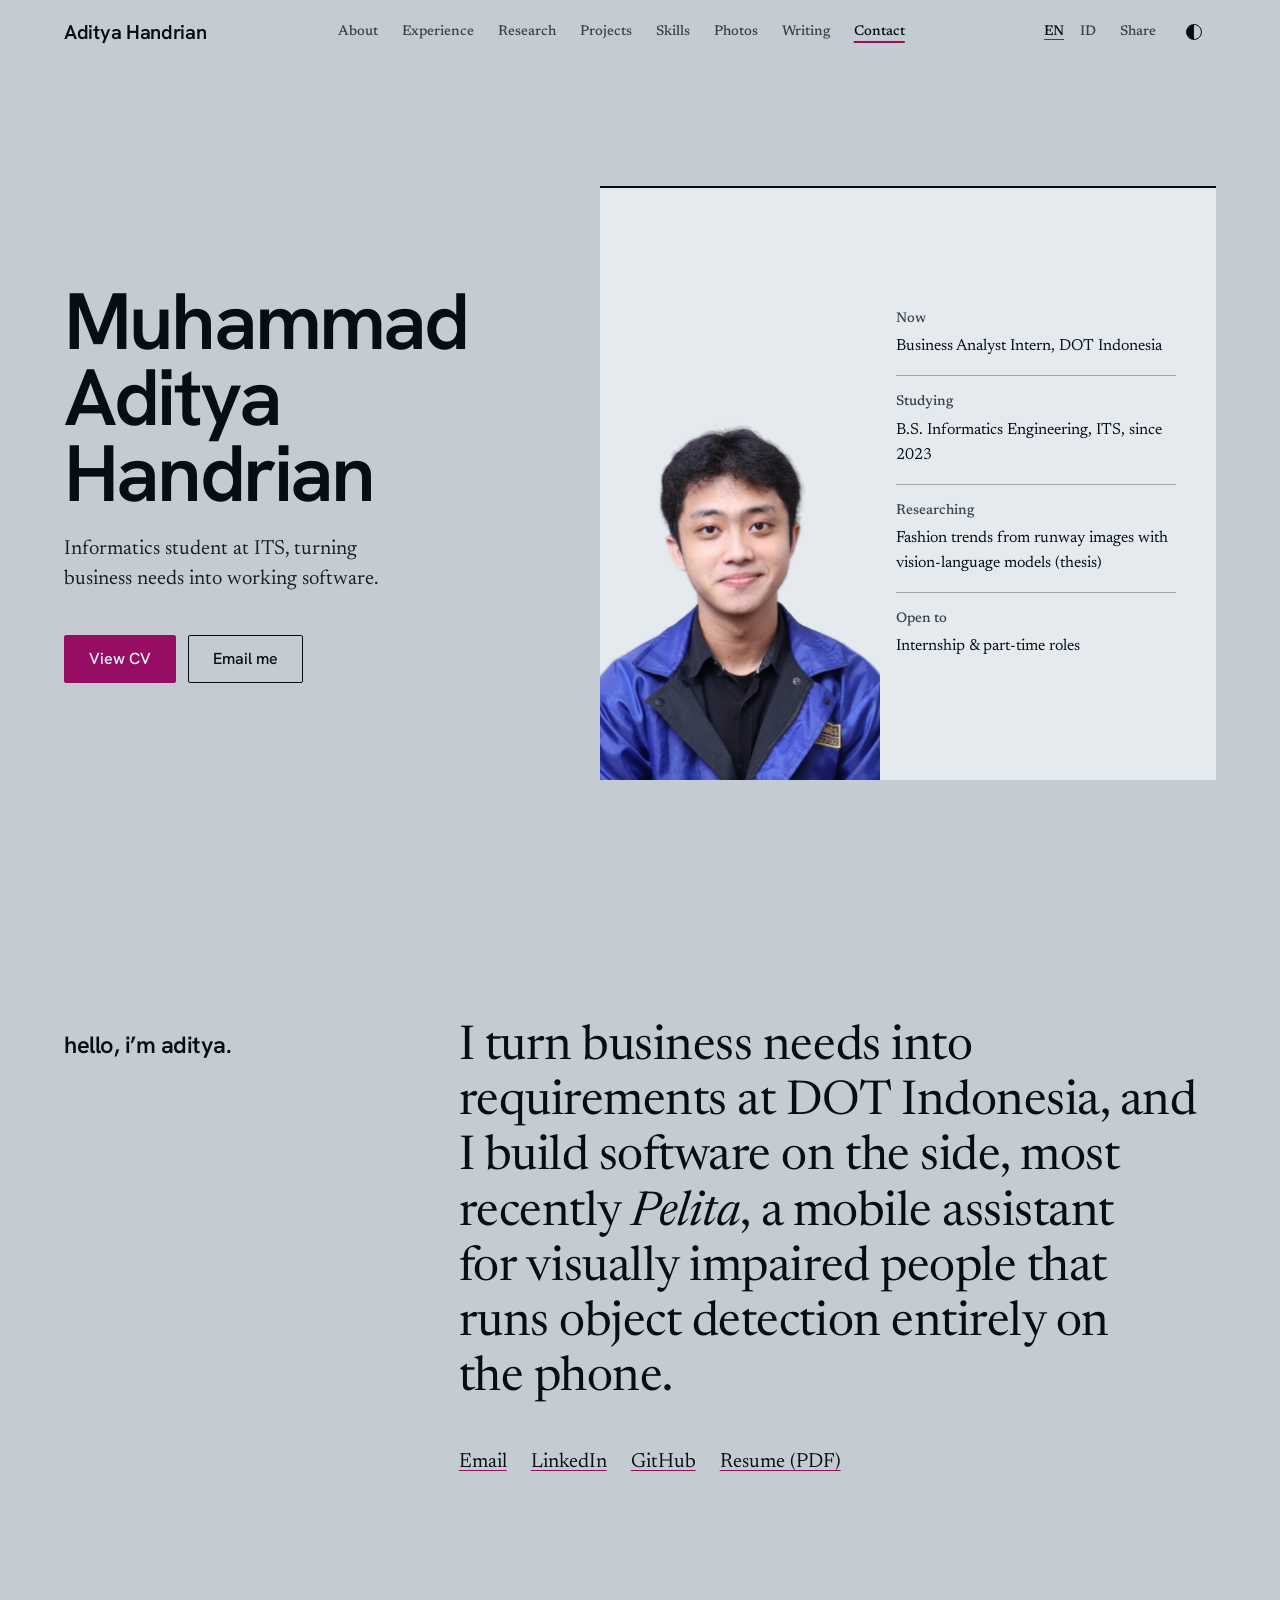
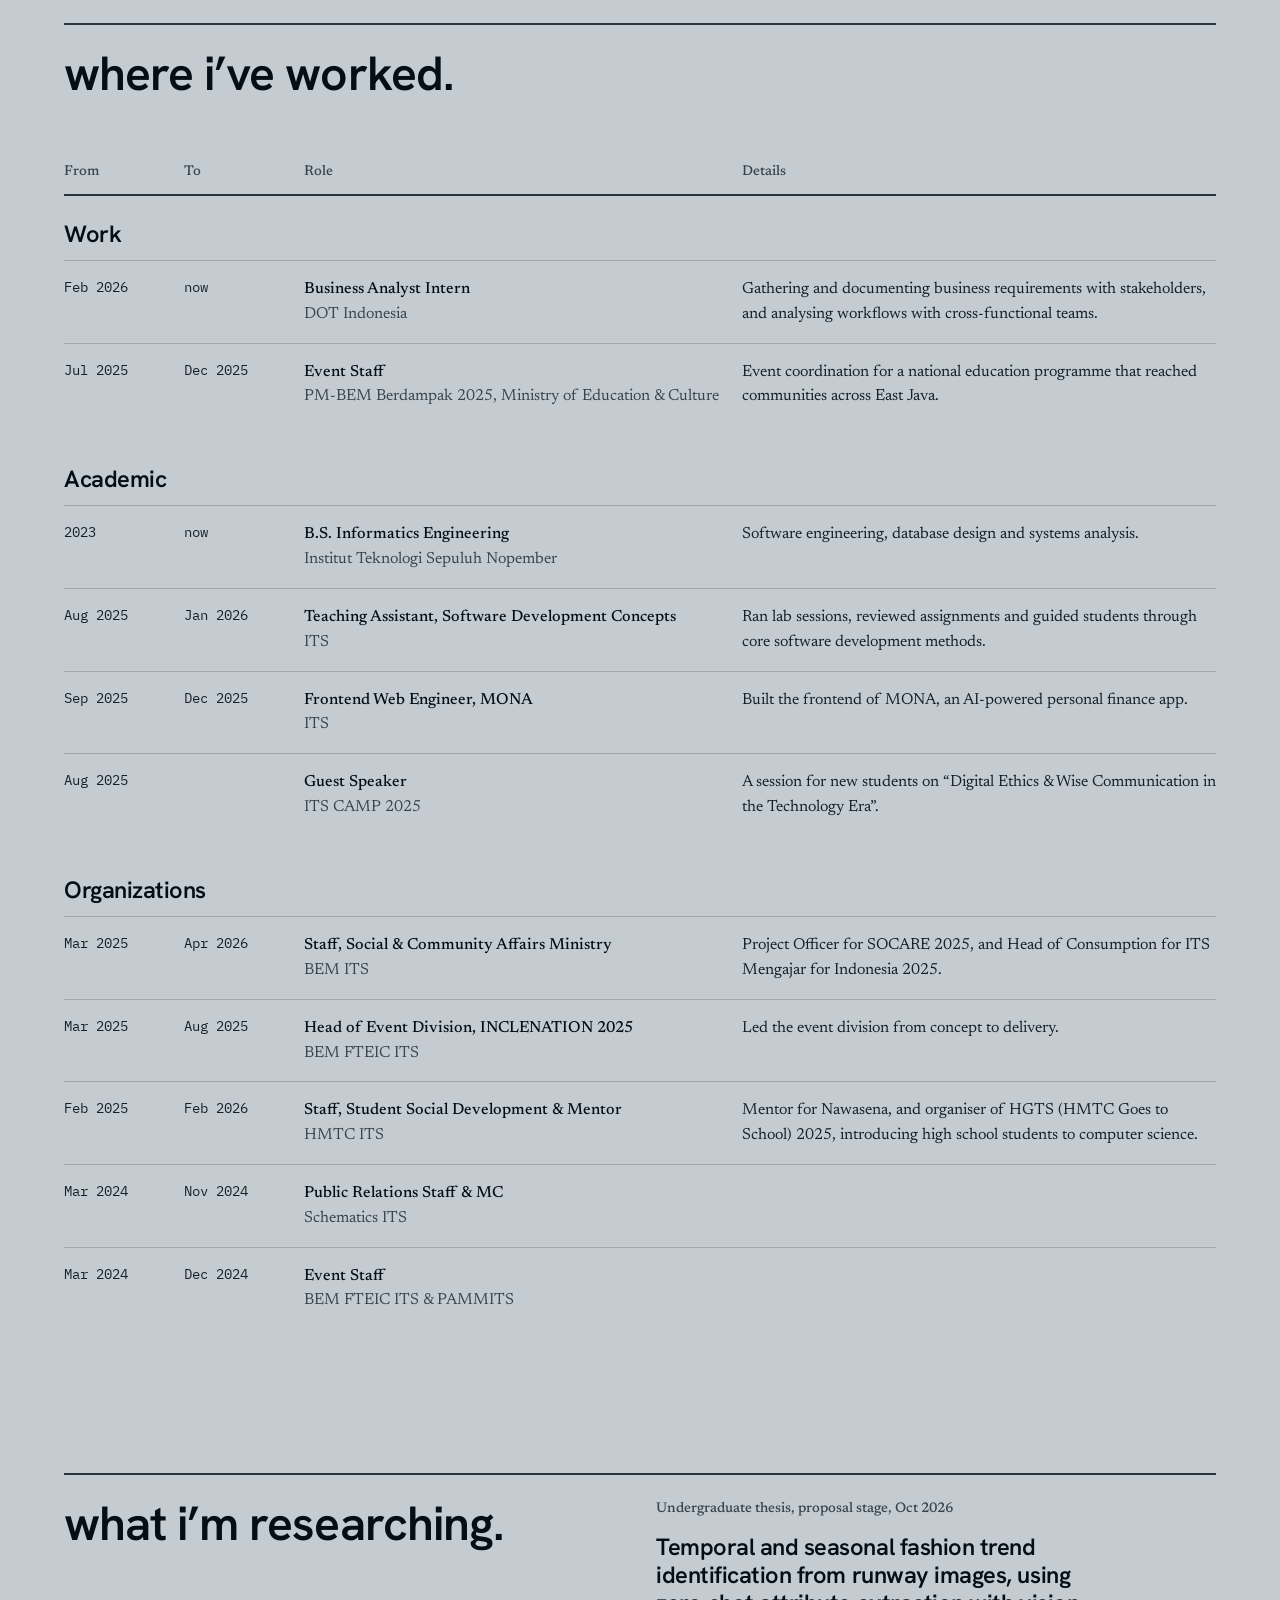
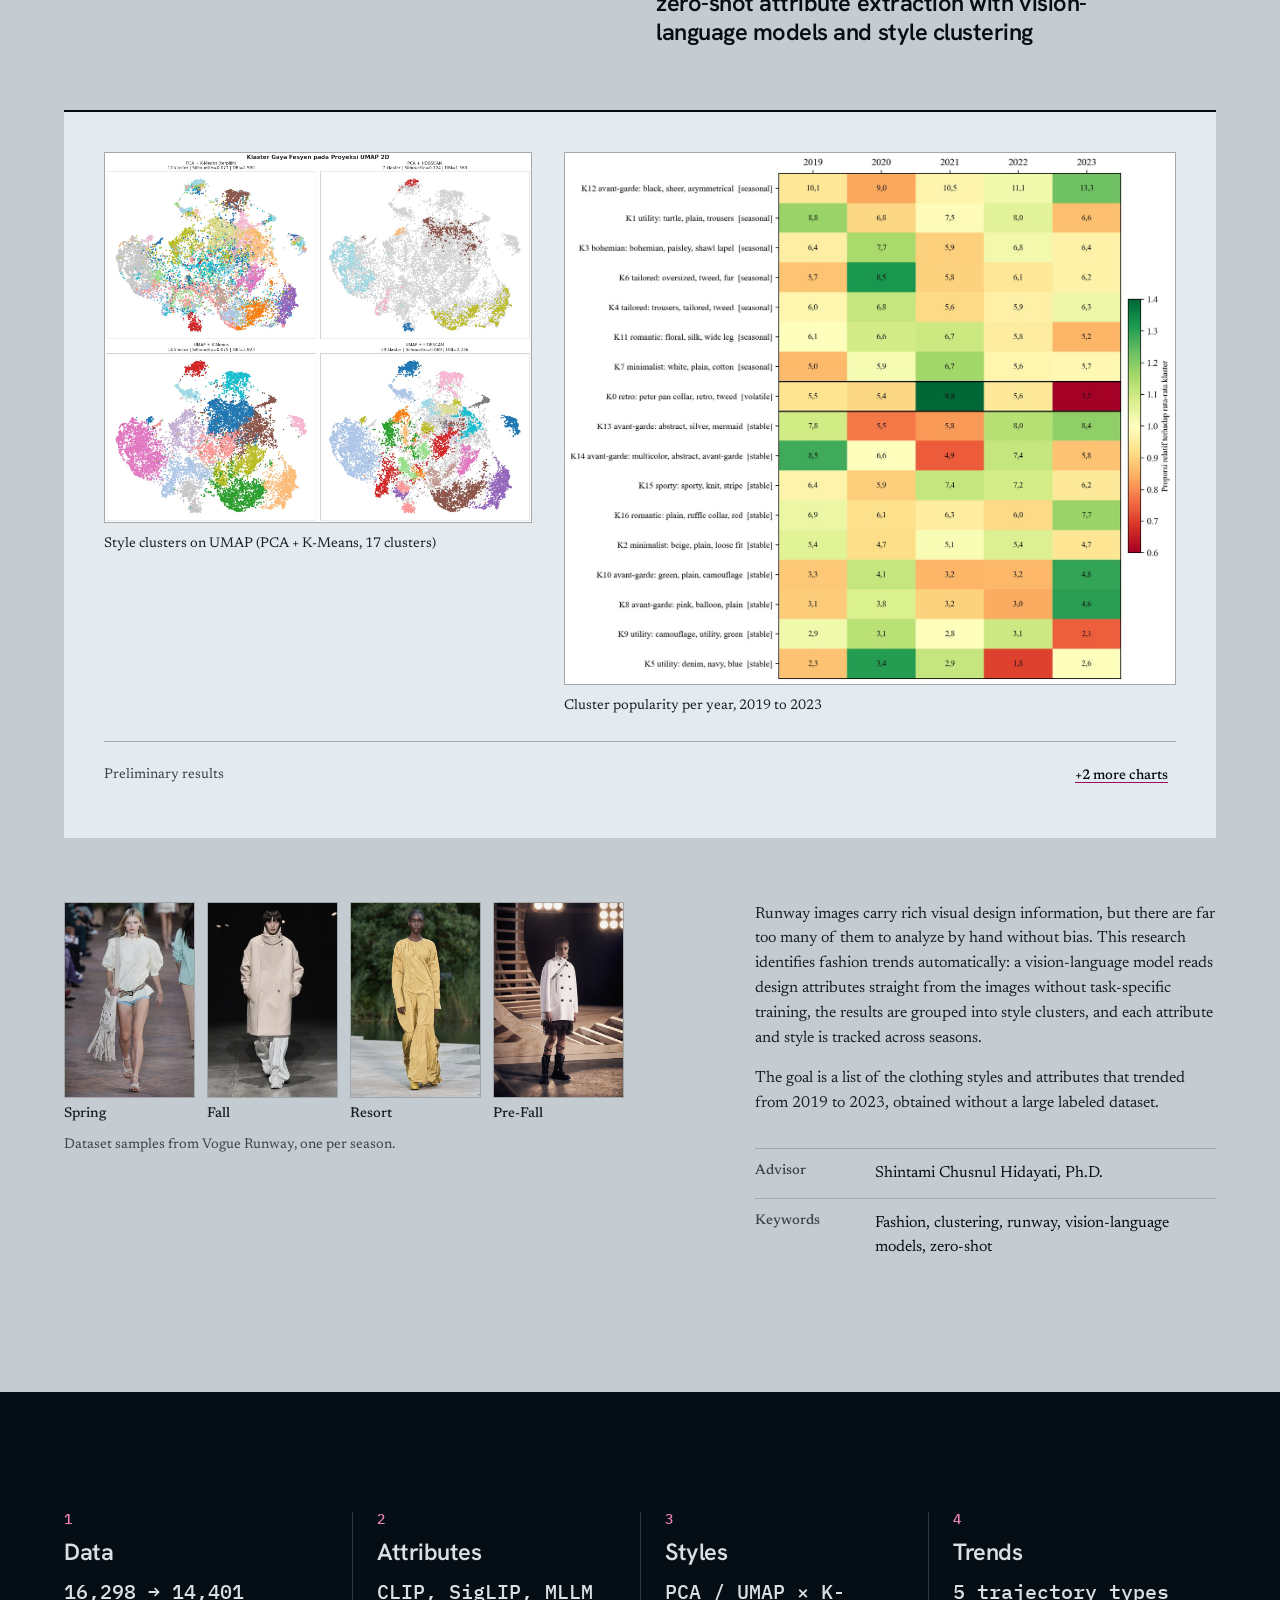
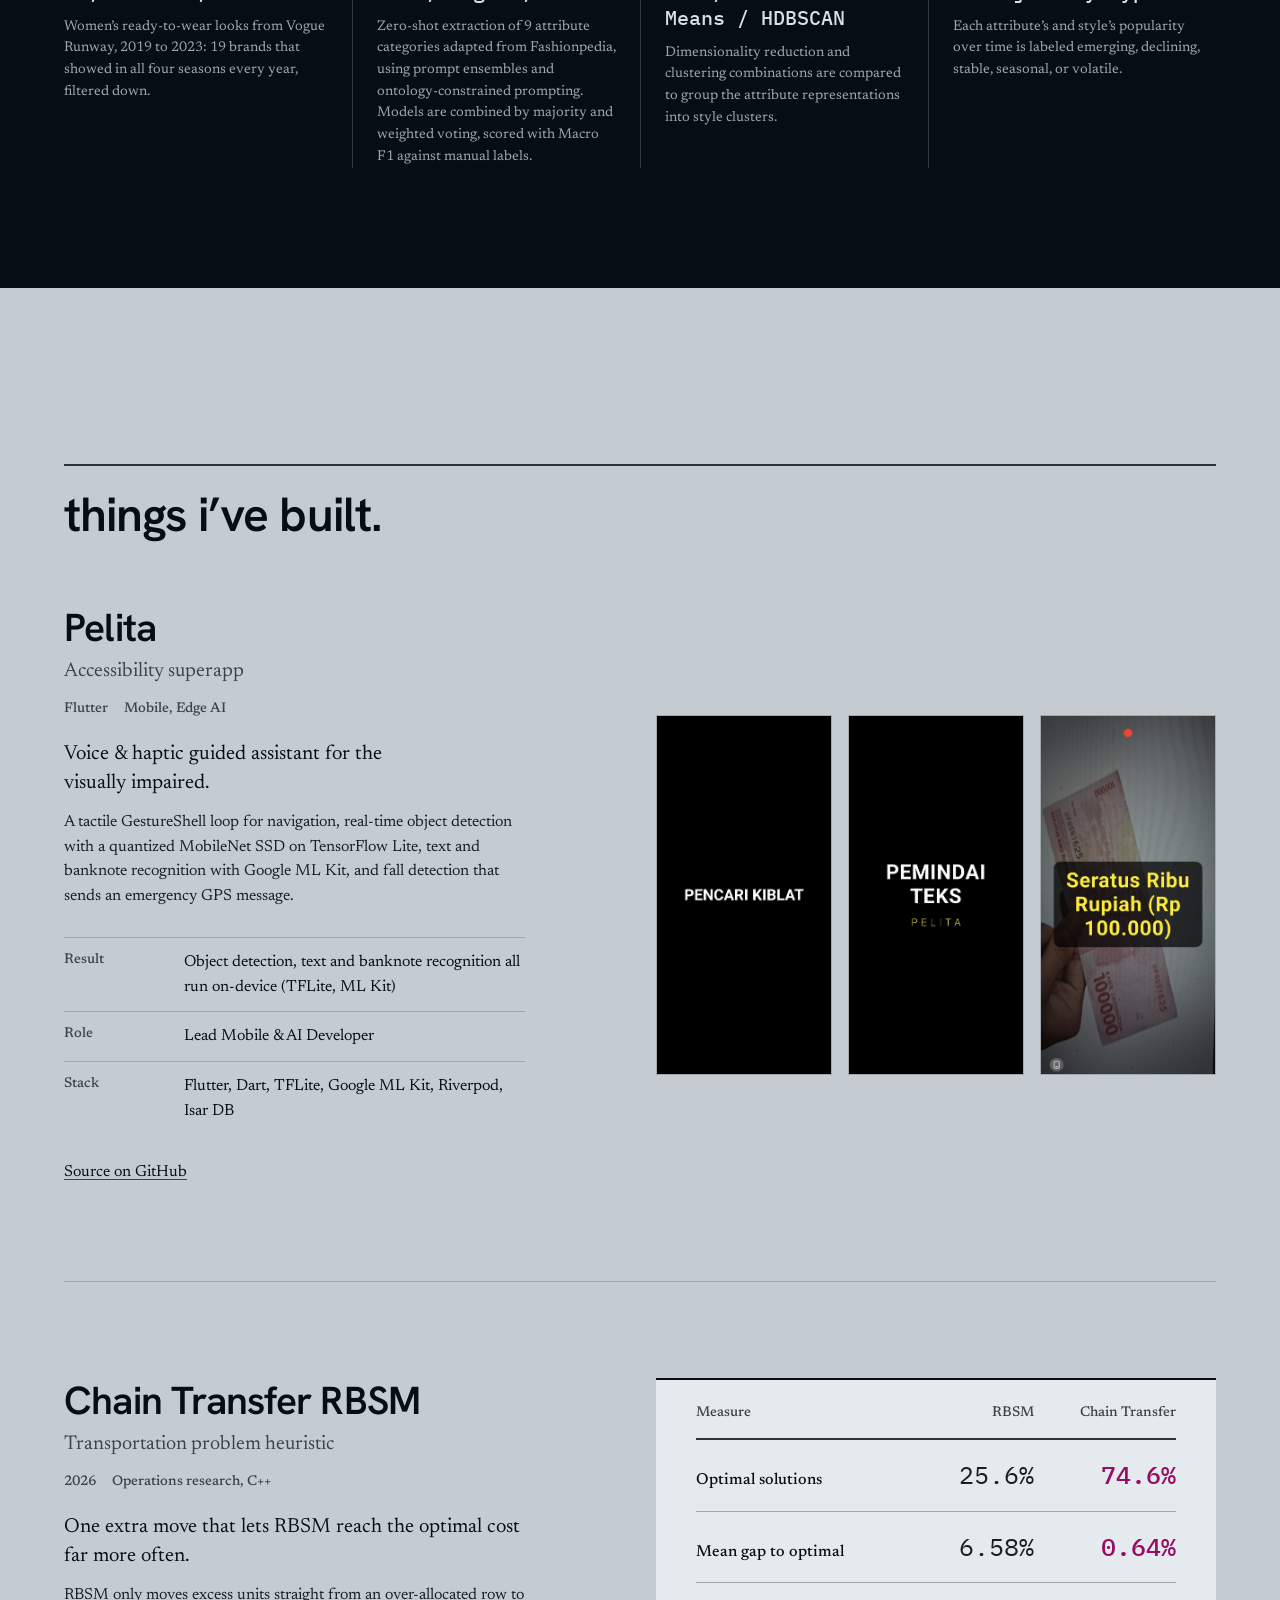
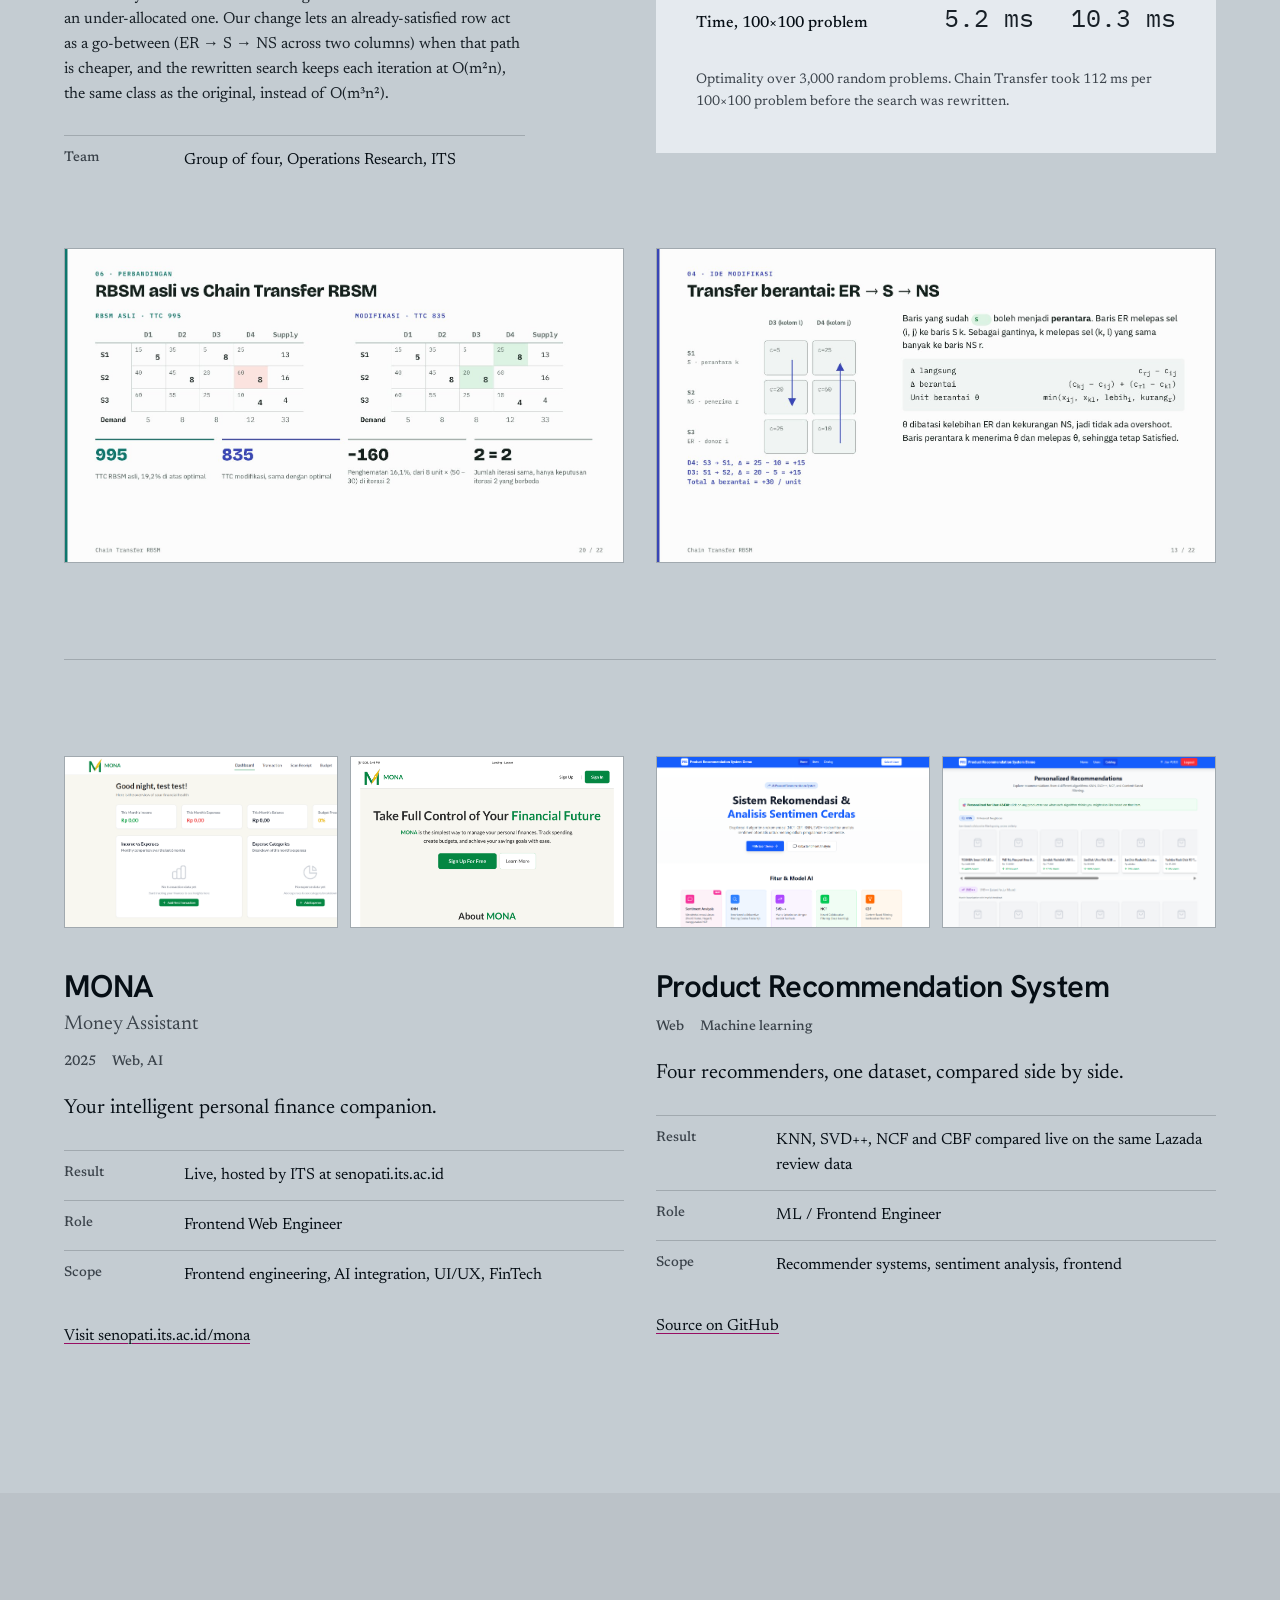
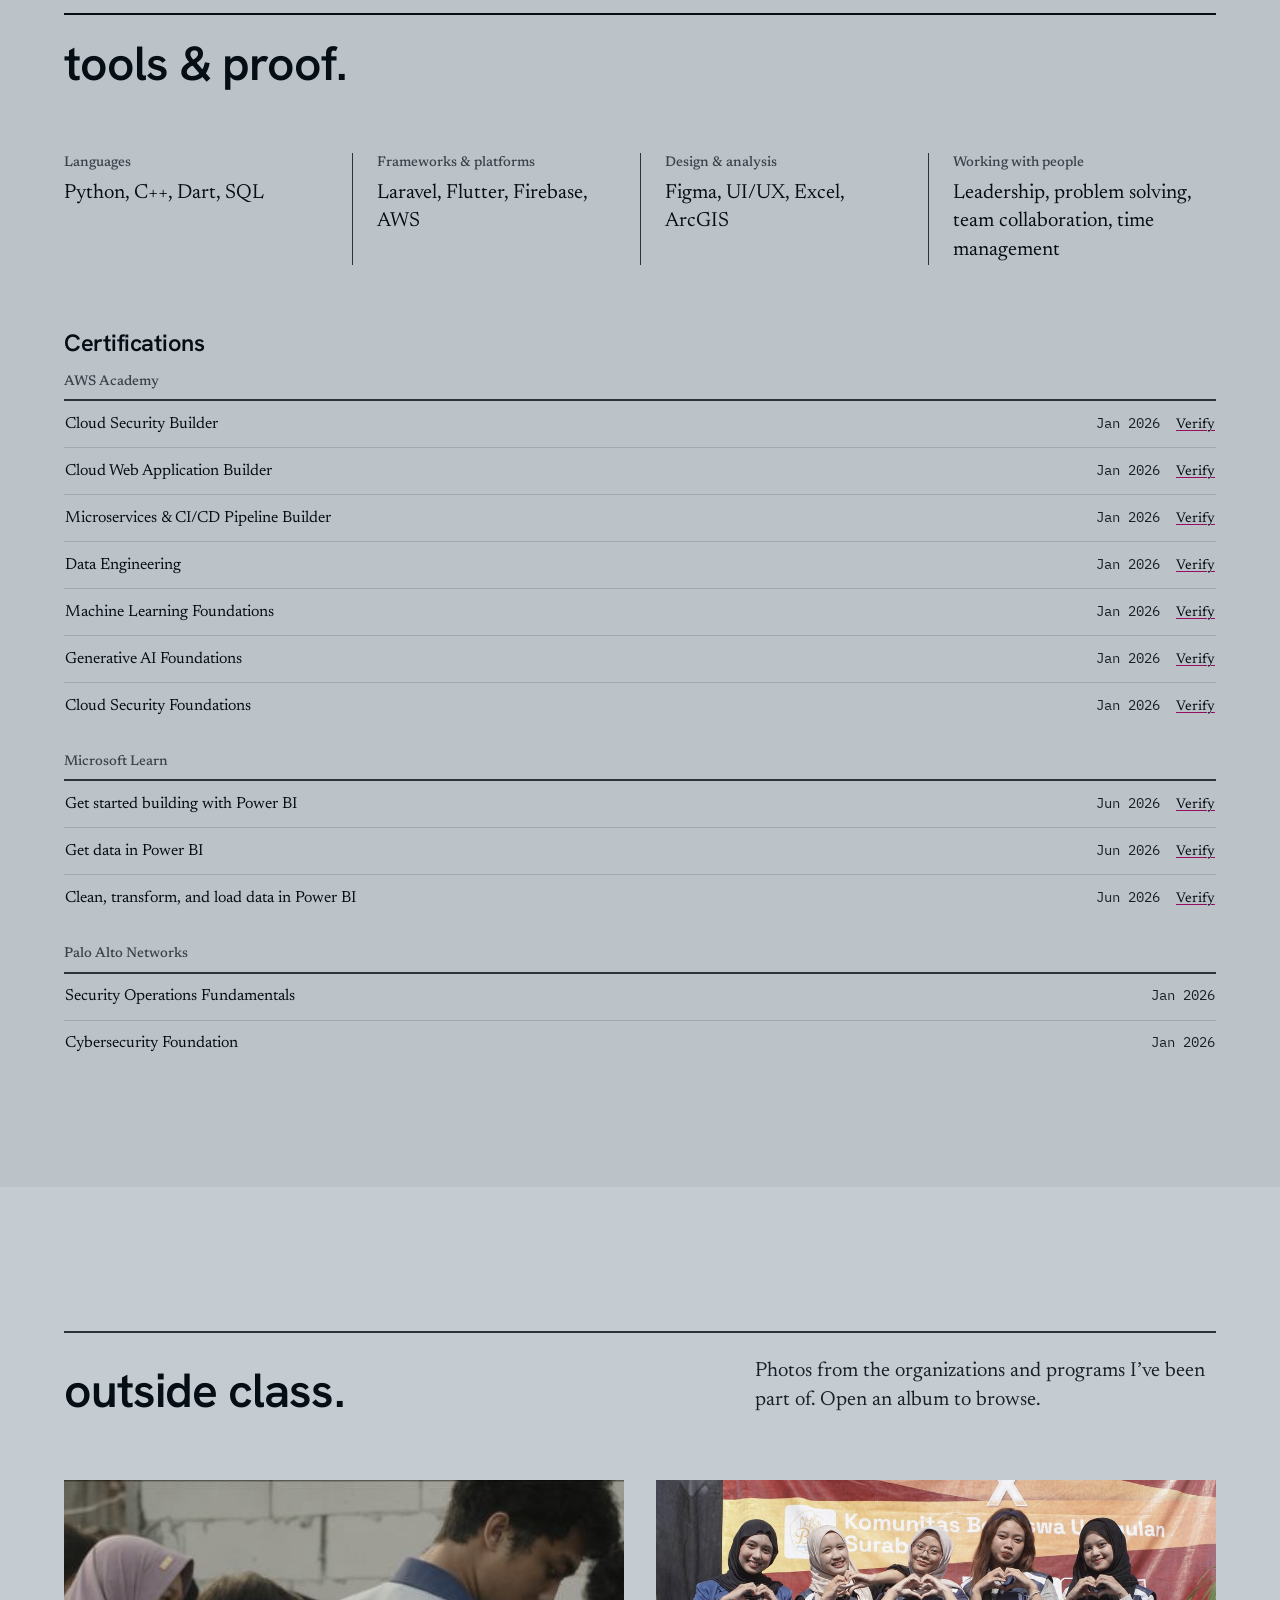
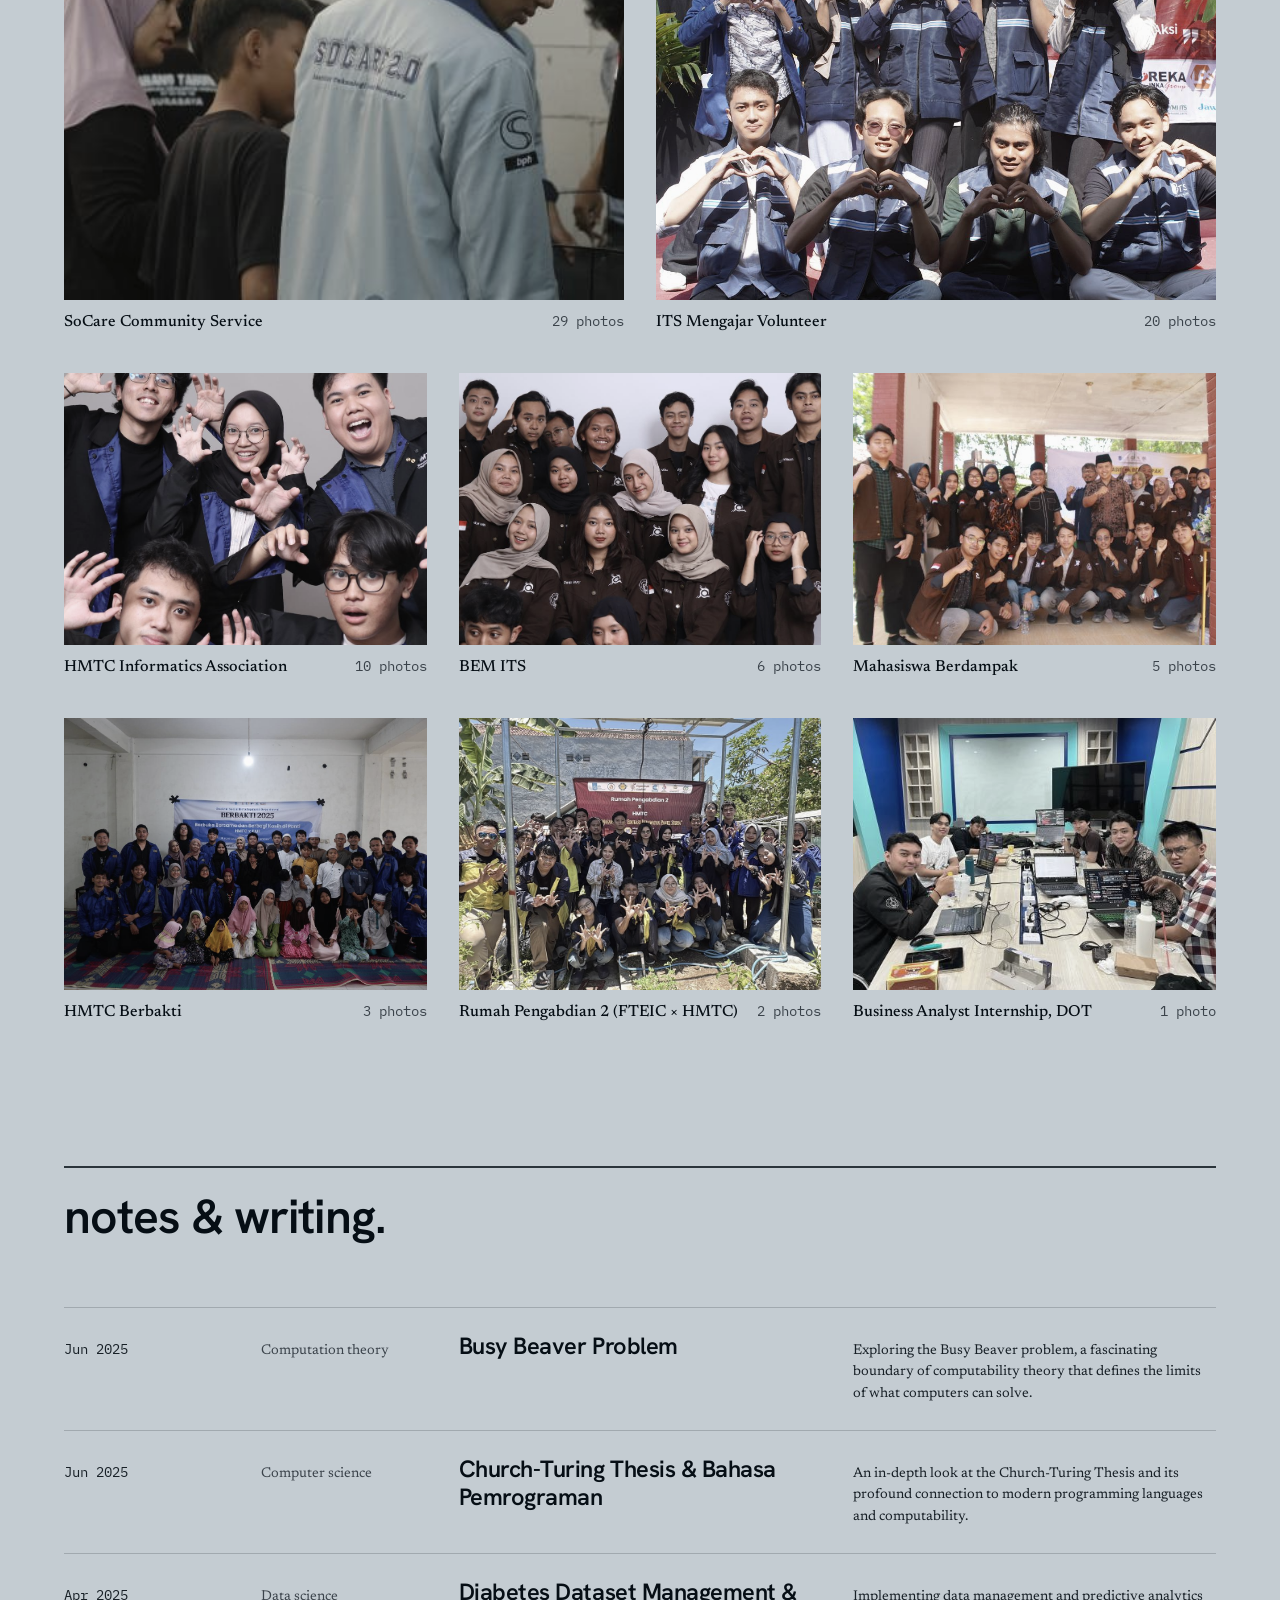
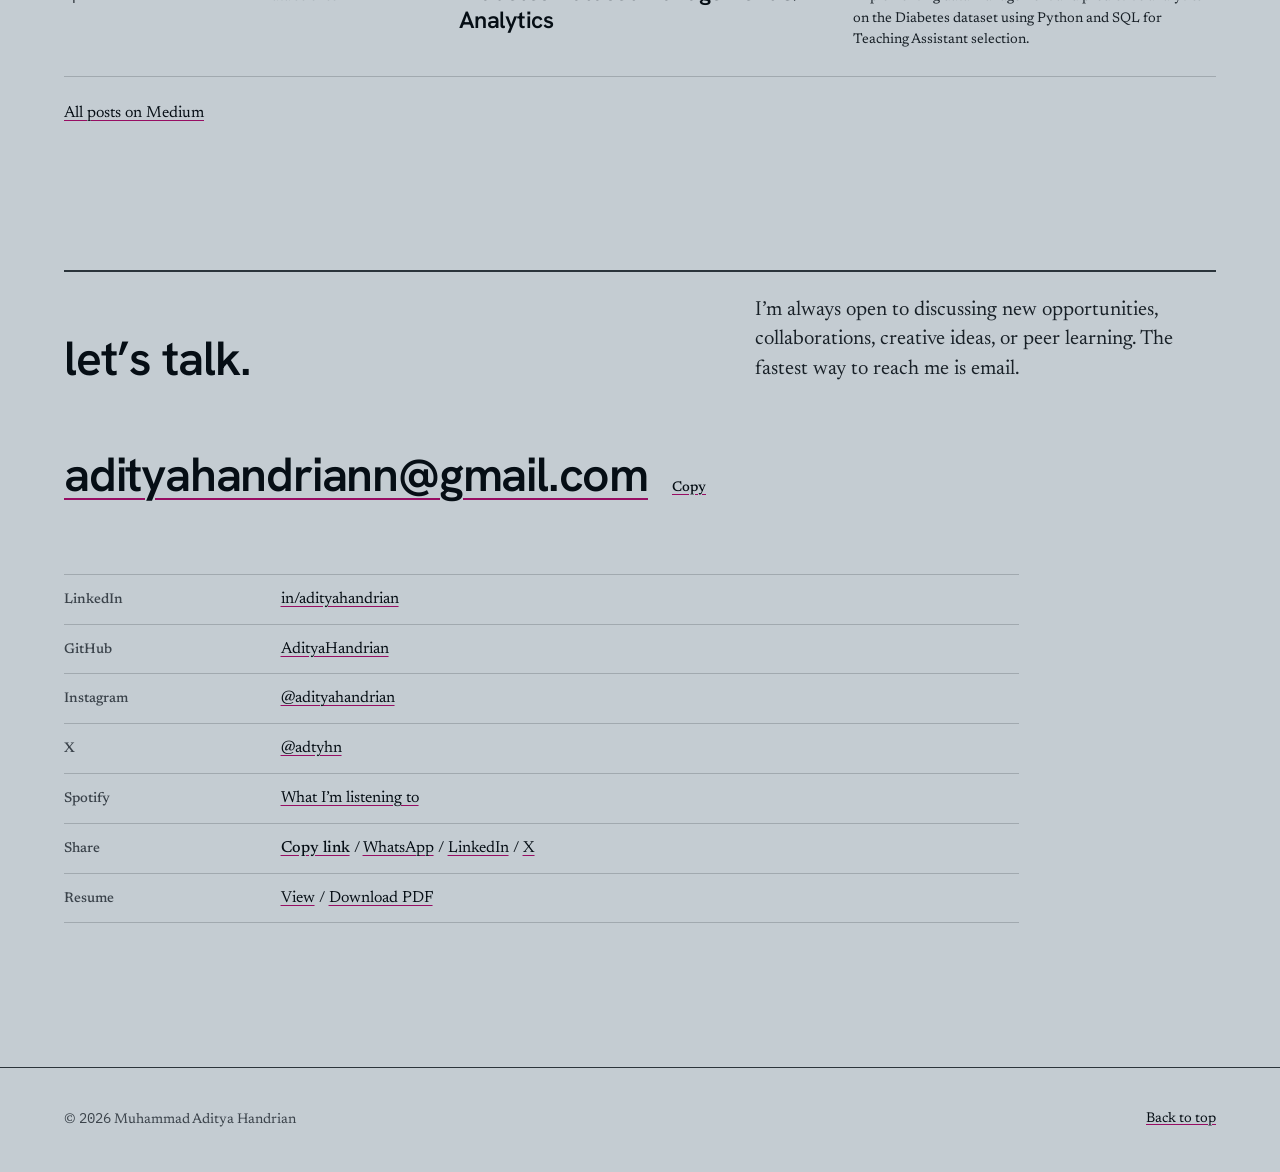
==== commit 07701975: "feat: redesign portfolio in the Almanac system Slate paper, Hanken Grotesk heads over Newsreader tex" ====
--- a/index.html
+++ b/index.html
@@ -26,7 +26,7 @@
     <link rel="canonical" href="https://adityahandrian.github.io/">
     <link rel="preconnect" href="https://fonts.googleapis.com">
     <link rel="preconnect" href="https://fonts.gstatic.com" crossorigin>
-    <link href="https://fonts.googleapis.com/css2?family=Cormorant+Garamond:ital,wght@0,400;0,500;0,600;1,400&family=Manrope:wght@400;500;600;700&family=IBM+Plex+Mono:wght@400;500&display=swap" rel="stylesheet">
+    <link href="https://fonts.googleapis.com/css2?family=Hanken+Grotesk:wght@500;600&family=Newsreader:ital,opsz,wght@0,6..72,400;0,6..72,500;1,6..72,400&family=IBM+Plex+Mono:wght@400;500&display=swap" rel="stylesheet">
     <script>
         // Apply saved theme before paint to avoid a flash
         try {
@@ -34,14 +34,14 @@
             if (t === 'dark' || t === 'light') document.documentElement.setAttribute('data-theme', t);
         } catch (e) {}
     </script>
-    <link rel="stylesheet" href="style.css?v=6.1">
+    <link rel="stylesheet" href="style.css?v=7.0">
 </head>
 <body>
     <a class="skip-link" href="#main">Skip to content</a>
 
     <header class="site-header" id="siteHeader">
-        <div class="wrap header-inner">
-            <a href="#top" class="wordmark">Aditya <span aria-hidden="true">•</span> Handrian</a>
+        <div class="container header-inner">
+            <a href="#top" class="wordmark" aria-label="Aditya Handrian, back to top">Aditya Handrian</a>
             <nav class="site-nav" aria-label="Sections">
                 <a href="#about" data-lang-en="About" data-lang-id="Tentang">About</a>
                 <a href="#experience" data-lang-en="Experience" data-lang-id="Pengalaman">Experience</a>
@@ -58,12 +58,12 @@
                     <button type="button" data-set-lang="id" aria-pressed="false">ID</button>
                 </div>
                 <div class="share">
-                    <button type="button" class="share-btn mono" id="shareBtn" aria-haspopup="true" aria-expanded="false" aria-controls="shareMenu" data-lang-en="Share" data-lang-id="Bagikan">Share</button>
+                    <button type="button" class="share-btn" id="shareBtn" aria-haspopup="true" aria-expanded="false" aria-controls="shareMenu" data-lang-en="Share" data-lang-id="Bagikan">Share</button>
                     <div class="share-menu" id="shareMenu" hidden>
                         <button type="button" class="js-copy-link" data-lang-en="Copy link" data-lang-id="Salin tautan">Copy link</button>
-                        <a href="https://wa.me/?text=Muhammad%20Aditya%20Handrian%20%E2%80%94%20portfolio%3A%20https%3A%2F%2Fadityahandrian.github.io%2F" target="_blank" rel="noopener noreferrer">WhatsApp ↗</a>
-                        <a href="https://www.linkedin.com/sharing/share-offsite/?url=https%3A%2F%2Fadityahandrian.github.io%2F" target="_blank" rel="noopener noreferrer">LinkedIn ↗</a>
-                        <a href="https://x.com/intent/post?text=Muhammad%20Aditya%20Handrian%20%E2%80%94%20portfolio&amp;url=https%3A%2F%2Fadityahandrian.github.io%2F" target="_blank" rel="noopener noreferrer">X ↗</a>
+                        <a href="https://wa.me/?text=Muhammad%20Aditya%20Handrian%20%E2%80%94%20portfolio%3A%20https%3A%2F%2Fadityahandrian.github.io%2F" target="_blank" rel="noopener noreferrer">WhatsApp</a>
+                        <a href="https://www.linkedin.com/sharing/share-offsite/?url=https%3A%2F%2Fadityahandrian.github.io%2F" target="_blank" rel="noopener noreferrer">LinkedIn</a>
+                        <a href="https://x.com/intent/post?text=Muhammad%20Aditya%20Handrian%20%E2%80%94%20portfolio&amp;url=https%3A%2F%2Fadityahandrian.github.io%2F" target="_blank" rel="noopener noreferrer">X</a>
                         <a href="mailto:?subject=Muhammad%20Aditya%20Handrian%20%E2%80%94%20portfolio&amp;body=https%3A%2F%2Fadityahandrian.github.io%2F">Email</a>
                     </div>
                 </div>
@@ -78,458 +78,487 @@
 
         <!-- HERO -->
         <section class="hero" id="top">
-            <div class="hero-stage wrap">
-                <h1 class="hero-name">Muhammad Aditya Handrian</h1>
-                <div class="hero-code" id="heroCode">
-                    <p class="cl"><span class="ct">&lt;p&gt;</span><span class="tx" data-lang-en="Informatics student at ITS, working where business needs meet the software that answers them." data-lang-id="Mahasiswa Informatika ITS, bekerja di titik temu antara kebutuhan bisnis dan perangkat lunak yang menjawabnya.">Informatics student at ITS, working where business needs meet the software that answers them.</span><span class="ct">&lt;/p&gt;</span></p>
-                    <p class="cl"><span class="ct">&lt;output</span> <span class="cp">name</span>=<span class="cs">"currently"</span><span class="ct">&gt;</span><span class="tx" data-lang-en="Business Analyst Intern, DOT Indonesia." data-lang-id="Magang Business Analyst, DOT Indonesia.">Business Analyst Intern, DOT Indonesia.</span><span class="ct">&lt;/output&gt;</span></p>
-                    <p class="cl"><span class="ct">&lt;a</span> <span class="cp">href</span>=<span class="cs">"resume.pdf"</span><span class="ct">&gt;</span><a class="cv js-resume-view" href="assets/resume.pdf" target="_blank" data-lang-en="view cv" data-lang-id="lihat cv">view cv</a><span class="ct">&lt;/a&gt;</span><span class="caret" aria-hidden="true"></span></p>
-                </div>
-            </div>
-            <a class="hero-scroll" href="#about" data-lang-en="scroll" data-lang-id="gulir">scroll</a>
+            <div class="container stage">
+                <div class="stage-text">
+                    <h1 class="name">Muhammad Aditya Handrian</h1>
+                    <p class="stage-lead" data-lang-en="Informatics student at ITS, turning business needs into working software." data-lang-id="Mahasiswa Informatika ITS, menerjemahkan kebutuhan bisnis menjadi perangkat lunak yang berjalan.">Informatics student at ITS, turning business needs into working software.</p>
+                    <p class="stage-actions">
+                        <a class="btn btn--primary js-resume-view" href="assets/resume.pdf" target="_blank" data-lang-en="View CV" data-lang-id="Lihat CV">View CV</a>
+                        <a class="btn" href="mailto:adityahandriann@gmail.com" data-lang-en="Email me" data-lang-id="Kirim email">Email me</a>
+                    </p>
+                </div>
+                <div class="record">
+                    <figure class="portrait">
+                        <img src="assets/profile-cutout.webp" alt="Portrait of Muhammad Aditya Handrian" width="760" height="950" fetchpriority="high">
+                    </figure>
+                    <dl class="facts">
+                        <div><dt data-lang-en="Now" data-lang-id="Sekarang">Now</dt><dd data-lang-en="Business Analyst Intern, DOT Indonesia" data-lang-id="Magang Business Analyst, DOT Indonesia">Business Analyst Intern, DOT Indonesia</dd></div>
+                        <div><dt data-lang-en="Studying" data-lang-id="Studi">Studying</dt><dd data-lang-en="B.S. Informatics Engineering, ITS, since 2023" data-lang-id="S1 Teknik Informatika, ITS, sejak 2023">B.S. Informatics Engineering, ITS, since 2023</dd></div>
+                        <div><dt data-lang-en="Researching" data-lang-id="Riset">Researching</dt><dd data-lang-en="Fashion trends from runway images with vision-language models (thesis)" data-lang-id="Tren fesyen dari gambar runway dengan vision-language models (TA)">Fashion trends from runway images with vision-language models (thesis)</dd></div>
+                        <div><dt data-lang-en="Open to" data-lang-id="Terbuka untuk">Open to</dt><dd data-lang-en="Internship &amp; part-time roles" data-lang-id="Magang &amp; peran paruh waktu">Internship &amp; part-time roles</dd></div>
+                    </dl>
+                </div>
+            </div>
         </section>
 
         <!-- ABOUT -->
-        <section class="section wrap" id="about">
-            <header class="section-head">
-                <span class="sec-eyebrow" data-lang-en="About" data-lang-id="Tentang">About</span>
-                <h2 data-lang-en="hello, i'm aditya." data-lang-id="halo, saya aditya.">hello, i'm aditya.</h2>
-            </header>
-            <div class="about-grid">
-                <figure class="portrait">
-                    <img src="assets/profile.jpg" alt="Portrait of Muhammad Aditya Handrian" width="480" height="600" loading="lazy">
+        <section class="section section--about" id="about">
+            <div class="container about-grid">
+                <h2 data-lang-en="hello, i’m aditya." data-lang-id="halo, saya aditya.">hello, i’m aditya.</h2>
+                <div class="about-body">
+                    <p class="statement" data-lang-en="I turn business needs into requirements at DOT Indonesia, and I build software on the side, most recently &lt;em&gt;Pelita&lt;/em&gt;, a mobile assistant for visually impaired people that runs object detection entirely on the phone." data-lang-id="Saya menerjemahkan kebutuhan bisnis menjadi requirement di DOT Indonesia, dan membangun perangkat lunak di sela-selanya, terbaru &lt;em&gt;Pelita&lt;/em&gt;, asisten mobile untuk penyandang tunanetra yang menjalankan deteksi objek sepenuhnya di ponsel.">I turn business needs into requirements at DOT Indonesia, and I build software on the side, most recently <em>Pelita</em>, a mobile assistant for visually impaired people that runs object detection entirely on the phone.</p>
+                    <p class="intro-links">
+                        <a href="mailto:adityahandriann@gmail.com">Email</a>
+                        <a href="https://www.linkedin.com/in/adityahandrian/" target="_blank" rel="noopener noreferrer">LinkedIn</a>
+                        <a href="https://github.com/AdityaHandrian" target="_blank" rel="noopener noreferrer">GitHub</a>
+                        <a href="assets/resume.pdf" target="_blank" class="js-resume-view" data-lang-en="Resume (PDF)" data-lang-id="CV (PDF)">Resume (PDF)</a>
+                    </p>
+                </div>
+            </div>
+        </section>
+
+        <!-- EXPERIENCE -->
+        <section class="section section--experience" id="experience">
+            <div class="container">
+                <header class="section-head">
+                    <h2 data-lang-en="where i’ve worked." data-lang-id="tempat saya berkontribusi.">where i’ve worked.</h2>
+                </header>
+
+                <table class="ledger">
+                    <thead>
+                        <tr>
+                            <th scope="col" class="col-when" data-lang-en="From" data-lang-id="Dari">From</th>
+                            <th scope="col" class="col-when" data-lang-en="To" data-lang-id="Sampai">To</th>
+                            <th scope="col" class="col-role" data-lang-en="Role" data-lang-id="Peran">Role</th>
+                            <th scope="col" data-lang-en="Details" data-lang-id="Rincian">Details</th>
+                        </tr>
+                    </thead>
+                    <tbody>
+                        <tr class="group"><th colspan="4" scope="colgroup" data-lang-en="Work" data-lang-id="Kerja">Work</th></tr>
+                        <tr class="entry">
+                            <td class="when" data-lang-en="Feb 2026" data-lang-id="Feb 2026">Feb 2026</td>
+                            <td class="when" data-lang-en="now" data-lang-id="sekarang">now</td>
+                            <td class="role"><span data-lang-en="Business Analyst Intern" data-lang-id="Magang Business Analyst">Business Analyst Intern</span> <span class="org">DOT Indonesia</span></td>
+                            <td class="notes" data-lang-en="Gathering and documenting business requirements with stakeholders, and analysing workflows with cross-functional teams." data-lang-id="Mengumpulkan dan mendokumentasikan kebutuhan bisnis bersama stakeholder, serta menganalisis alur kerja bersama tim lintas fungsi.">Gathering and documenting business requirements with stakeholders, and analysing workflows with cross-functional teams.</td>
+                        </tr>
+                        <tr class="entry">
+                            <td class="when" data-lang-en="Jul 2025" data-lang-id="Jul 2025">Jul 2025</td>
+                            <td class="when" data-lang-en="Dec 2025" data-lang-id="Des 2025">Dec 2025</td>
+                            <td class="role"><span data-lang-en="Event Staff" data-lang-id="Staf Acara">Event Staff</span> <span class="org" data-lang-en="PM-BEM Berdampak 2025, Ministry of Education &amp; Culture" data-lang-id="PM-BEM Berdampak 2025, Kemendikbud">PM-BEM Berdampak 2025, Ministry of Education &amp; Culture</span></td>
+                            <td class="notes" data-lang-en="Event coordination for a national education programme that reached communities across East Java." data-lang-id="Koordinasi acara untuk program pendidikan nasional yang menjangkau masyarakat di seluruh Jawa Timur.">Event coordination for a national education programme that reached communities across East Java.</td>
+                        </tr>
+                    </tbody>
+                    <tbody>
+                        <tr class="group"><th colspan="4" scope="colgroup" data-lang-en="Academic" data-lang-id="Akademik">Academic</th></tr>
+                        <tr class="entry">
+                            <td class="when">2023</td>
+                            <td class="when" data-lang-en="now" data-lang-id="sekarang">now</td>
+                            <td class="role"><span data-lang-en="B.S. Informatics Engineering" data-lang-id="S1 Teknik Informatika">B.S. Informatics Engineering</span> <span class="org">Institut Teknologi Sepuluh Nopember</span></td>
+                            <td class="notes" data-lang-en="Software engineering, database design and systems analysis." data-lang-id="Rekayasa perangkat lunak, perancangan basis data, dan analisis sistem.">Software engineering, database design and systems analysis.</td>
+                        </tr>
+                        <tr class="entry">
+                            <td class="when" data-lang-en="Aug 2025" data-lang-id="Agt 2025">Aug 2025</td>
+                            <td class="when">Jan 2026</td>
+                            <td class="role"><span data-lang-en="Teaching Assistant, Software Development Concepts" data-lang-id="Asisten Dosen, Konsep Pengembangan Perangkat Lunak">Teaching Assistant, Software Development Concepts</span> <span class="org">ITS</span></td>
+                            <td class="notes" data-lang-en="Ran lab sessions, reviewed assignments and guided students through core software development methods." data-lang-id="Memandu sesi laboratorium, meninjau tugas, dan membimbing mahasiswa memahami metodologi inti pengembangan perangkat lunak.">Ran lab sessions, reviewed assignments and guided students through core software development methods.</td>
+                        </tr>
+                        <tr class="entry">
+                            <td class="when">Sep 2025</td>
+                            <td class="when" data-lang-en="Dec 2025" data-lang-id="Des 2025">Dec 2025</td>
+                            <td class="role"><span>Frontend Web Engineer, MONA</span> <span class="org">ITS</span></td>
+                            <td class="notes" data-lang-en="Built the frontend of MONA, an AI-powered personal finance app." data-lang-id="Membangun frontend MONA, aplikasi keuangan pribadi berbasis AI.">Built the frontend of MONA, an AI-powered personal finance app.</td>
+                        </tr>
+                        <tr class="entry">
+                            <td class="when" data-lang-en="Aug 2025" data-lang-id="Agt 2025">Aug 2025</td>
+                            <td class="when"></td>
+                            <td class="role"><span data-lang-en="Guest Speaker" data-lang-id="Pembicara Tamu">Guest Speaker</span> <span class="org"><abbr>ITS CAMP</abbr> 2025</span></td>
+                            <td class="notes" data-lang-en="A session for new students on “Digital Ethics &amp; Wise Communication in the Technology Era”." data-lang-id="Sesi untuk mahasiswa baru tentang “Etika Digital &amp; Komunikasi Bijak di Era Teknologi”.">A session for new students on “Digital Ethics &amp; Wise Communication in the Technology Era”.</td>
+                        </tr>
+                    </tbody>
+                    <tbody>
+                        <tr class="group"><th colspan="4" scope="colgroup" data-lang-en="Organizations" data-lang-id="Organisasi">Organizations</th></tr>
+                        <tr class="entry">
+                            <td class="when">Mar 2025</td>
+                            <td class="when">Apr 2026</td>
+                            <td class="role"><span data-lang-en="Staff, Social &amp; Community Affairs Ministry" data-lang-id="Staf Kementerian Sosial &amp; Pengabdian Masyarakat">Staff, Social &amp; Community Affairs Ministry</span> <span class="org"><abbr>BEM ITS</abbr></span></td>
+                            <td class="notes" data-lang-en="Project Officer for SOCARE 2025, and Head of Consumption for ITS Mengajar for Indonesia 2025." data-lang-id="Project Officer SOCARE 2025, dan Ketua Divisi Konsumsi ITS Mengajar untuk Indonesia 2025.">Project Officer for SOCARE 2025, and Head of Consumption for ITS Mengajar for Indonesia 2025.</td>
+                        </tr>
+                        <tr class="entry">
+                            <td class="when">Mar 2025</td>
+                            <td class="when" data-lang-en="Aug 2025" data-lang-id="Agt 2025">Aug 2025</td>
+                            <td class="role"><span data-lang-en="Head of Event Division, INCLENATION 2025" data-lang-id="Ketua Divisi Acara, INCLENATION 2025">Head of Event Division, INCLENATION 2025</span> <span class="org"><abbr>BEM FTEIC ITS</abbr></span></td>
+                            <td class="notes" data-lang-en="Led the event division from concept to delivery." data-lang-id="Memimpin divisi acara dari konsep hingga pelaksanaan.">Led the event division from concept to delivery.</td>
+                        </tr>
+                        <tr class="entry">
+                            <td class="when">Feb 2025</td>
+                            <td class="when">Feb 2026</td>
+                            <td class="role"><span data-lang-en="Staff, Student Social Development &amp; Mentor" data-lang-id="Staf Pengembangan Sosial Mahasiswa &amp; Mentor">Staff, Student Social Development &amp; Mentor</span> <span class="org"><abbr>HMTC ITS</abbr></span></td>
+                            <td class="notes" data-lang-en="Mentor for Nawasena, and organiser of HGTS (HMTC Goes to School) 2025, introducing high school students to computer science." data-lang-id="Mentor Nawasena, dan panitia HGTS (HMTC Goes to School) 2025 yang memperkenalkan ilmu komputer kepada siswa SMA.">Mentor for Nawasena, and organiser of HGTS (HMTC Goes to School) 2025, introducing high school students to computer science.</td>
+                        </tr>
+                        <tr class="entry">
+                            <td class="when">Mar 2024</td>
+                            <td class="when">Nov 2024</td>
+                            <td class="role"><span data-lang-en="Public Relations Staff &amp; MC" data-lang-id="Staf Hubungan Masyarakat &amp; MC">Public Relations Staff &amp; MC</span> <span class="org">Schematics ITS</span></td>
+                            <td class="notes"></td>
+                        </tr>
+                        <tr class="entry">
+                            <td class="when">Mar 2024</td>
+                            <td class="when" data-lang-en="Dec 2024" data-lang-id="Des 2024">Dec 2024</td>
+                            <td class="role"><span data-lang-en="Event Staff" data-lang-id="Staf Acara">Event Staff</span> <span class="org"><abbr>BEM FTEIC ITS</abbr> &amp; <abbr>PAMMITS</abbr></span></td>
+                            <td class="notes"></td>
+                        </tr>
+                    </tbody>
+                </table>
+            </div>
+        </section>
+
+        <!-- RESEARCH -->
+        <section class="section section--research" id="research">
+            <div class="container">
+                <header class="research-head">
+                    <h2 data-lang-en="what i’m researching." data-lang-id="yang sedang saya teliti.">what i’m researching.</h2>
+                    <div class="thesis-intro">
+                        <p class="thesis-status" data-lang-en="Undergraduate thesis, proposal stage, Oct 2026" data-lang-id="Tugas Akhir, tahap proposal, Okt 2026">Undergraduate thesis, proposal stage, Oct 2026</p>
+                        <h3 class="thesis-title" data-lang-en="Temporal and seasonal fashion trend identification from runway images, using zero-shot attribute extraction with vision-language models and style clustering" data-lang-id="Identifikasi tren fesyen temporal dan musiman dari gambar runway menggunakan ekstraksi atribut zero-shot berbasis vision-language models dan klasterisasi gaya">Temporal and seasonal fashion trend identification from runway images, using zero-shot attribute extraction with vision-language models and style clustering</h3>
+                    </div>
+                </header>
+
+                <figure class="sheet thesis-figures">
+                    <button type="button" class="thesis-thumb" data-cursor="view" data-album="research" data-index="0">
+                        <img src="assets/research/style-clusters.jpg" alt="" loading="lazy" width="1587" height="1375">
+                        <span data-lang-en="Style clusters on UMAP (PCA + K-Means, 17 clusters)" data-lang-id="Klaster gaya pada UMAP (PCA + K-Means, 17 klaster)">Style clusters on UMAP (PCA + K-Means, 17 clusters)</span>
+                    </button>
+                    <button type="button" class="thesis-thumb" data-cursor="view" data-album="research" data-index="1">
+                        <img src="assets/research/cluster-trends.jpg" alt="" loading="lazy" width="1400" height="1219">
+                        <span data-lang-en="Cluster popularity per year, 2019 to 2023" data-lang-id="Popularitas klaster per tahun, 2019 hingga 2023">Cluster popularity per year, 2019 to 2023</span>
+                    </button>
+                    <figcaption>
+                        <span data-lang-en="Preliminary results" data-lang-id="Hasil awal">Preliminary results</span>
+                        <button type="button" class="thesis-figures__more" data-album="research" data-index="2" data-lang-en="+2 more charts" data-lang-id="+2 grafik lain">+2 more charts</button>
+                    </figcaption>
                 </figure>
-                <div class="about-body">
-                    <p class="about-lead" data-lang-en="I turn business needs into requirements at DOT Indonesia, and I build software on the side — most recently &lt;em&gt;Pelita&lt;/em&gt;, a mobile assistant for visually impaired people that runs object detection entirely on the phone." data-lang-id="Saya menerjemahkan kebutuhan bisnis menjadi requirement di DOT Indonesia, dan membangun perangkat lunak di sela-selanya — terbaru &lt;em&gt;Pelita&lt;/em&gt;, asisten mobile untuk penyandang tunanetra yang menjalankan deteksi objek sepenuhnya di ponsel.">I turn business needs into requirements at DOT Indonesia, and I build software on the side — most recently <em>Pelita</em>, a mobile assistant for visually impaired people that runs object detection entirely on the phone.</p>
-                <p data-lang-en="I'm drawn to the intersection where technology meets real-world impact, translating technical concepts into solutions that genuinely help people and organizations." data-lang-id="Saya tertarik pada titik temu antara teknologi dan dampak dunia nyata, menerjemahkan konsep teknis menjadi solusi yang benar-benar membantu orang dan organisasi.">I'm drawn to the intersection where technology meets real-world impact, translating technical concepts into solutions that genuinely help people and organizations.</p>
-                <p data-lang-en="What excites me most is the chance to work with diverse teams where each member brings something unique to the table. I've gained hands-on experience as a &lt;strong&gt;Business Analyst Intern&lt;/strong&gt;, a &lt;strong&gt;Teaching Assistant&lt;/strong&gt;, and a &lt;strong&gt;Frontend Web Engineer&lt;/strong&gt;. These roles have taught me the importance of empathy, clear communication, and seeing problems from multiple perspectives." data-lang-id="Yang paling membuat saya bersemangat adalah kesempatan untuk bekerja dengan tim yang beragam di mana setiap anggota membawa sesuatu yang unik. Saya telah memperoleh pengalaman langsung sebagai &lt;strong&gt;Magang Business Analyst&lt;/strong&gt;, &lt;strong&gt;Asisten Dosen&lt;/strong&gt;, dan &lt;strong&gt;Frontend Web Engineer&lt;/strong&gt;. Peran-peran ini telah mengajarkan saya pentingnya empati, komunikasi yang jelas, dan melihat masalah dari berbagai perspektif.">What excites me most is the chance to work with diverse teams where each member brings something unique to the table. I've gained hands-on experience as a <strong>Business Analyst Intern</strong>, a <strong>Teaching Assistant</strong>, and a <strong>Frontend Web Engineer</strong>. These roles have taught me the importance of empathy, clear communication, and seeing problems from multiple perspectives.</p>
-                <p data-lang-en="I believe the best outcomes come from collaborative teamwork and a willingness to adapt. I'm always looking for opportunities to contribute, learn alongside others, and dive into new frameworks to expand my skill set." data-lang-id="Saya percaya hasil terbaik datang dari kerja sama tim yang kolaboratif dan kesediaan untuk beradaptasi. Saya selalu mencari peluang untuk berkontribusi, belajar bersama orang lain, dan mendalami framework baru untuk memperluas keahlian saya.">I believe the best outcomes come from collaborative teamwork and a willingness to adapt. I'm always looking for opportunities to contribute, learn alongside others, and dive into new frameworks to expand my skill set.</p>
-                <dl class="facts">
-                    <div><dt data-lang-en="Now" data-lang-id="Sekarang">Now</dt><dd data-lang-en="Business Analyst Intern, DOT Indonesia" data-lang-id="Magang Business Analyst, DOT Indonesia">Business Analyst Intern, DOT Indonesia</dd></div>
-                    <div><dt data-lang-en="Studying" data-lang-id="Studi">Studying</dt><dd data-lang-en="B.S. Informatics Engineering, ITS — since 2023" data-lang-id="S1 Teknik Informatika, ITS — sejak 2023">B.S. Informatics Engineering, ITS — since 2023</dd></div>
-                    <div><dt data-lang-en="Researching" data-lang-id="Riset">Researching</dt><dd data-lang-en="Fashion trends from runway images with vision-language models (thesis)" data-lang-id="Tren fesyen dari gambar runway dengan vision-language models (TA)">Fashion trends from runway images with vision-language models (thesis)</dd></div>
-                    <div><dt data-lang-en="Open to" data-lang-id="Terbuka untuk">Open to</dt><dd data-lang-en="Internship &amp; part-time roles" data-lang-id="Magang &amp; peran paruh waktu">Internship &amp; part-time roles</dd></div>
-                </dl>
-                <p class="intro-links">
-                    <a href="mailto:adityahandriann@gmail.com">Email</a>
-                    <a href="https://www.linkedin.com/in/adityahandrian/" target="_blank" rel="noopener noreferrer">LinkedIn ↗</a>
-                    <a href="https://github.com/AdityaHandrian" target="_blank" rel="noopener noreferrer">GitHub ↗</a>
-                    <a href="assets/resume.pdf" target="_blank" class="js-resume-view" data-lang-en="Resume (PDF) ↗" data-lang-id="CV (PDF) ↗">Resume (PDF) ↗</a>
-                </p>
-                </div>
-            </div>
-        </section>
-
-        <!-- EXPERIENCE -->
-        <section class="section wrap" id="experience">
-            <header class="section-head">
-                <span class="sec-eyebrow" data-lang-en="Experience" data-lang-id="Pengalaman">Experience</span>
-                <h2 data-lang-en="where i've worked." data-lang-id="tempat saya berkontribusi.">where i've worked.</h2>
-            </header>
-
-            <h3 class="group-title group-title--work mono" data-lang-en="Work" data-lang-id="Kerja">Work</h3>
-            <ol class="entries">
-                <li class="entry">
-                    <p class="entry-date mono" data-lang-en="Feb 2026 — now" data-lang-id="Feb 2026 — sekarang">Feb 2026 — now</p>
-                    <div class="entry-main">
-                        <h4><span data-lang-en="Business Analyst Intern" data-lang-id="Magang Business Analyst">Business Analyst Intern</span> <span class="entry-org">DOT Indonesia</span></h4>
-                        <p data-lang-en="Collaborating with stakeholders to gather and document business requirements, ensuring technical solutions align with business objectives. Working closely with cross-functional teams to analyze workflows and support data-driven decision-making." data-lang-id="Berkolaborasi dengan pemangku kepentingan untuk mengumpulkan dan mendokumentasikan kebutuhan bisnis, memastikan solusi teknis selaras dengan tujuan bisnis. Bekerja sama dengan tim lintas fungsi untuk menganalisis alur kerja dan mendukung pengambilan keputusan berbasis data.">Collaborating with stakeholders to gather and document business requirements, ensuring technical solutions align with business objectives. Working closely with cross-functional teams to analyze workflows and support data-driven decision-making.</p>
-                        <p class="entry-tags mono" data-lang-en="Business analysis · Stakeholder management · Documentation" data-lang-id="Analisis bisnis · Manajemen stakeholder · Dokumentasi">Business analysis · Stakeholder management · Documentation</p>
-                    </div>
-                </li>
-                <li class="entry">
-                    <p class="entry-date mono" data-lang-en="Jul — Dec 2025" data-lang-id="Jul — Des 2025">Jul — Dec 2025</p>
-                    <div class="entry-main">
-                        <h4><span data-lang-en="Event Staff" data-lang-id="Staf Acara">Event Staff</span> <span class="entry-org" data-lang-en="PM-BEM Berdampak 2025, Ministry of Education &amp; Culture" data-lang-id="PM-BEM Berdampak 2025, Kemendikbud">PM-BEM Berdampak 2025, Ministry of Education &amp; Culture</span></h4>
-                        <p data-lang-en="Supported event coordination for a national-level education initiative under Indonesia's Ministry of Education and Culture, contributing to impactful programs that reached communities across East Java." data-lang-id="Mendukung koordinasi acara untuk inisiatif pendidikan tingkat nasional di bawah Kementerian Pendidikan &amp; Kebudayaan RI, berkontribusi pada program-program berdampak yang menjangkau masyarakat di seluruh Jawa Timur.">Supported event coordination for a national-level education initiative under Indonesia's Ministry of Education and Culture, contributing to impactful programs that reached communities across East Java.</p>
-                        <p class="entry-tags mono" data-lang-en="Government · Event coordination · Education" data-lang-id="Pemerintah · Koordinasi acara · Pendidikan">Government · Event coordination · Education</p>
-                    </div>
-                </li>
-            </ol>
-
-            <h3 class="group-title group-title--academic mono" data-lang-en="Academic" data-lang-id="Akademik">Academic</h3>
-            <ol class="entries">
-                <li class="entry">
-                    <p class="entry-date mono" data-lang-en="2023 — now" data-lang-id="2023 — sekarang">2023 — now</p>
-                    <div class="entry-main">
-                        <h4><span data-lang-en="B.S. Informatics Engineering" data-lang-id="S1 Teknik Informatika">B.S. Informatics Engineering</span> <span class="entry-org">Institut Teknologi Sepuluh Nopember</span></h4>
-                        <p data-lang-en="Pursuing an undergraduate degree in Informatics Engineering with a focus on software engineering, database design, and systems analysis. Maintained active involvement in academic labs and student-led engineering initiatives." data-lang-id="Menempuh pendidikan sarjana S1 Teknik Informatika dengan fokus pada rekayasa perangkat lunak, perancangan basis data, dan analisis sistem. Aktif berpartisipasi dalam laboratorium akademik dan inisiatif rekayasa mahasiswa.">Pursuing an undergraduate degree in Informatics Engineering with a focus on software engineering, database design, and systems analysis. Maintained active involvement in academic labs and student-led engineering initiatives.</p>
-                        <p class="entry-tags mono" data-lang-en="Software engineering · Database systems · Algorithms &amp; data structures" data-lang-id="Rekayasa perangkat lunak · Sistem basis data · Algoritma &amp; struktur data">Software engineering · Database systems · Algorithms &amp; data structures</p>
-                    </div>
-                </li>
-                <li class="entry">
-                    <p class="entry-date mono" data-lang-en="Aug 2025 — Jan 2026" data-lang-id="Agt 2025 — Jan 2026">Aug 2025 — Jan 2026</p>
-                    <div class="entry-main">
-                        <h4><span data-lang-en="Teaching Assistant, Software Development Concepts" data-lang-id="Asisten Dosen, Konsep Pengembangan Perangkat Lunak">Teaching Assistant, Software Development Concepts</span> <span class="entry-org">ITS</span></h4>
-                        <p data-lang-en="Had the privilege of supporting fellow students in understanding core software development methodologies. Facilitated lab sessions, reviewed assignments, and guided peers through practical exercises, learning just as much as I taught in the process." data-lang-id="Mendapat kehormatan untuk mendukung rekan mahasiswa dalam memahami metodologi inti pengembangan perangkat lunak. Memfasilitasi sesi laboratorium, meninjau tugas, dan membimbing rekan sejawat melalui latihan praktis, belajar sama banyaknya dengan yang saya ajarkan dalam prosesnya.">Had the privilege of supporting fellow students in understanding core software development methodologies. Facilitated lab sessions, reviewed assignments, and guided peers through practical exercises, learning just as much as I taught in the process.</p>
-                        <p class="entry-tags mono" data-lang-en="Mentoring · Software development · Peer learning" data-lang-id="Bimbingan · Pengembangan perangkat lunak · Belajar bersama">Mentoring · Software development · Peer learning</p>
-                    </div>
-                </li>
-                <li class="entry">
-                    <p class="entry-date mono" data-lang-en="Sep — Dec 2025" data-lang-id="Sep — Des 2025">Sep — Dec 2025</p>
-                    <div class="entry-main">
-                        <h4><span>Frontend Web Engineer, MONA</span> <span class="entry-org">ITS</span></h4>
-                        <p data-lang-en="Developed the frontend for MONA, an AI-powered financial management application. Focused on crafting an intuitive, user-friendly interface that makes complex financial data feel approachable and actionable." data-lang-id="Mengembangkan frontend untuk MONA, aplikasi pengelolaan keuangan berbasis AI. Berfokus pada pembuatan antarmuka yang intuitif dan ramah pengguna yang membuat data keuangan kompleks terasa mudah dipahami dan ditindaklanjuti.">Developed the frontend for MONA, an AI-powered financial management application. Focused on crafting an intuitive, user-friendly interface that makes complex financial data feel approachable and actionable.</p>
-                        <p class="entry-tags mono" data-lang-en="Frontend development · AI integration · UI/UX" data-lang-id="Pengembangan frontend · Integrasi AI · UI/UX">Frontend development · AI integration · UI/UX</p>
-                    </div>
-                </li>
-                <li class="entry">
-                    <p class="entry-date mono" data-lang-en="Aug 2025" data-lang-id="Agt 2025">Aug 2025</p>
-                    <div class="entry-main">
-                        <h4><span data-lang-en="Guest Speaker" data-lang-id="Pembicara Tamu">Guest Speaker</span> <span class="entry-org">ITS CAMP 2025</span></h4>
-                        <p data-lang-en="Presented a session on &quot;Digital Ethics &amp; Wise Communication in the Technology Era&quot; to inspire and educate new students on responsible digital behavior and effective communication." data-lang-id="Mempresentasikan sesi tentang &quot;Etika Digital &amp; Komunikasi Bijak di Era Teknologi&quot; untuk menginspirasi dan mengedukasi mahasiswa baru tentang perilaku digital yang bertanggung jawab dan komunikasi yang efektif.">Presented a session on "Digital Ethics &amp; Wise Communication in the Technology Era" to inspire and educate new students on responsible digital behavior and effective communication.</p>
-                        <p class="entry-tags mono" data-lang-en="Public speaking · Digital ethics · Communication" data-lang-id="Presentasi publik · Etika digital · Komunikasi">Public speaking · Digital ethics · Communication</p>
-                    </div>
-                </li>
-            </ol>
-
-            <h3 class="group-title group-title--org mono" data-lang-en="Organizations" data-lang-id="Organisasi">Organizations</h3>
-            <ol class="entries">
-                <li class="entry">
-                    <p class="entry-date mono" data-lang-en="Mar 2025 — Apr 2026" data-lang-id="Mar 2025 — Apr 2026">Mar 2025 — Apr 2026</p>
-                    <div class="entry-main">
-                        <h4><span data-lang-en="Staff, Social &amp; Community Affairs Ministry" data-lang-id="Staf Kementerian Sosial &amp; Pengabdian Masyarakat">Staff, Social &amp; Community Affairs Ministry</span> <span class="entry-org">BEM ITS</span></h4>
-                        <p data-lang-en="Contributed to social impact programs under the Student Executive Board of ITS, including serving as &lt;strong&gt;Project Officer for SOCARE 2025&lt;/strong&gt; and &lt;strong&gt;Head of Consumption Division for ITS Mengajar for Indonesia 2025&lt;/strong&gt;." data-lang-id="Berkontribusi pada program dampak sosial di bawah Badan Eksekutif Mahasiswa (BEM) ITS, termasuk menjabat sebagai &lt;strong&gt;Project Officer SOCARE 2025&lt;/strong&gt; dan &lt;strong&gt;Ketua Divisi Konsumsi ITS Mengajar untuk Indonesia 2025&lt;/strong&gt;.">Contributed to social impact programs under the Student Executive Board of ITS, including serving as <strong>Project Officer for SOCARE 2025</strong> and <strong>Head of Consumption Division for ITS Mengajar for Indonesia 2025</strong>.</p>
-                        <p class="entry-tags mono" data-lang-en="Social impact · Project management · Community service" data-lang-id="Dampak sosial · Manajemen proyek · Pengabdian masyarakat">Social impact · Project management · Community service</p>
-                    </div>
-                </li>
-                <li class="entry">
-                    <p class="entry-date mono" data-lang-en="Mar — Aug 2025" data-lang-id="Mar — Agt 2025">Mar — Aug 2025</p>
-                    <div class="entry-main">
-                        <h4><span data-lang-en="Head of Event Division, INCLENATION 2025" data-lang-id="Ketua Divisi Acara, INCLENATION 2025">Head of Event Division, INCLENATION 2025</span> <span class="entry-org">BEM FTEIC ITS</span></h4>
-                        <p data-lang-en="Led the event planning division, working with a dedicated team to conceptualize, organize, and deliver engaging events. This role taught me a great deal about delegation, creative problem-solving, and the value of empowering team members." data-lang-id="Memimpin divisi perencanaan acara, bekerja dengan tim yang berdedikasi untuk mengonseptualisasikan, menyelenggarakan, dan menyajikan acara-acara yang menarik. Peran ini mengajarkan saya banyak hal tentang delegasi, pemecahan masalah secara kreatif, dan nilai pemberdayaan anggota tim.">Led the event planning division, working with a dedicated team to conceptualize, organize, and deliver engaging events. This role taught me a great deal about delegation, creative problem-solving, and the value of empowering team members.</p>
-                        <p class="entry-tags mono" data-lang-en="Leadership · Event planning · Team empowerment" data-lang-id="Kepemimpinan · Perencanaan acara · Pemberdayaan tim">Leadership · Event planning · Team empowerment</p>
-                    </div>
-                </li>
-                <li class="entry">
-                    <p class="entry-date mono" data-lang-en="Feb 2025 — Feb 2026" data-lang-id="Feb 2025 — Feb 2026">Feb 2025 — Feb 2026</p>
-                    <div class="entry-main">
-                        <h4><span data-lang-en="Staff, Student Social Development &amp; Mentor" data-lang-id="Staf Pengembangan Sosial Mahasiswa &amp; Mentor">Staff, Student Social Development &amp; Mentor</span> <span class="entry-org">HMTC ITS</span></h4>
-                        <p data-lang-en="Actively contributed to student development programs, including mentoring for &lt;strong&gt;Nawasena&lt;/strong&gt; and organizing &lt;strong&gt;HGTS (HMTC Goes to School) 2025&lt;/strong&gt;, an outreach initiative introducing high school students to computer science." data-lang-id="Berkontribusi aktif dalam program pengembangan mahasiswa, termasuk mentoring untuk &lt;strong&gt;Nawasena&lt;/strong&gt; dan mengorganisir &lt;strong&gt;HGTS (HMTC Goes to School) 2025&lt;/strong&gt;, sebuah inisiatif penjangkauan untuk memperkenalkan ilmu komputer kepada siswa SMA.">Actively contributed to student development programs, including mentoring for <strong>Nawasena</strong> and organizing <strong>HGTS (HMTC Goes to School) 2025</strong>, an outreach initiative introducing high school students to computer science.</p>
-                        <p class="entry-tags mono" data-lang-en="Mentoring · Student outreach · Community" data-lang-id="Bimbingan · Sosialisasi siswa · Komunitas">Mentoring · Student outreach · Community</p>
-                    </div>
-                </li>
-                <li class="entry entry--compact">
-                    <p class="entry-date mono" data-lang-en="Mar — Nov 2024" data-lang-id="Mar — Nov 2024">Mar — Nov 2024</p>
-                    <div class="entry-main">
-                        <h4><span data-lang-en="Public Relations Staff &amp; MC" data-lang-id="Staf Hubungan Masyarakat &amp; MC">Public Relations Staff &amp; MC</span> <span class="entry-org">Schematics ITS</span></h4>
-                    </div>
-                </li>
-                <li class="entry entry--compact">
-                    <p class="entry-date mono" data-lang-en="Mar — Dec 2024" data-lang-id="Mar — Des 2024">Mar — Dec 2024</p>
-                    <div class="entry-main">
-                        <h4><span data-lang-en="Event Staff" data-lang-id="Staf Acara">Event Staff</span> <span class="entry-org">BEM FTEIC ITS &amp; PAMMITS</span></h4>
-                    </div>
-                </li>
-            </ol>
-        </section>
-
-        <!-- RESEARCH -->
-        <section class="section wrap" id="research">
-            <header class="section-head">
-                <span class="sec-eyebrow" data-lang-en="Research" data-lang-id="Riset">Research</span>
-                <h2 data-lang-en="what i'm researching." data-lang-id="yang sedang saya teliti.">what i'm researching.</h2>
-            </header>
-
-            <article class="thesis">
-                <div class="thesis-head">
-                    <div class="thesis-head__text">
-                        <p class="thesis-status mono"><span data-lang-en="Undergraduate thesis" data-lang-id="Tugas Akhir">Undergraduate thesis</span><span data-lang-en="Proposal stage · Oct 2026" data-lang-id="Tahap proposal · Okt 2026">Proposal stage · Oct 2026</span></p>
-                        <h3 class="thesis-title" data-lang-en="Temporal and seasonal fashion trend identification from runway images, using zero-shot attribute extraction with vision-language models and style clustering" data-lang-id="Identifikasi tren fesyen temporal dan musiman dari gambar runway menggunakan ekstraksi atribut zero-shot berbasis vision-language models dan klasterisasi gaya">Temporal and seasonal fashion trend identification from runway images, using zero-shot attribute extraction with vision-language models and style clustering</h3>
-                    </div>
+
+                <div class="thesis-body">
                     <figure class="thesis-samples">
                         <div class="thesis-samples__row">
                             <button type="button" class="thesis-sample" data-cursor="view" data-album="dataset" data-index="0" data-sample-img="assets/research/sample-spring.jpg" data-sample-brand="Alberta Ferretti" data-sample-season="Spring 2021">
-                                <img src="assets/research/sample-spring.jpg" alt="Alberta Ferretti, Spring 2021 — runway look" loading="lazy" width="480" height="720">
-                                <span class="mono">Spring</span>
+                                <img src="assets/research/sample-spring.jpg" alt="Alberta Ferretti, Spring 2021, runway look" loading="lazy" width="480" height="720">
+                                <span>Spring</span>
                             </button>
                             <button type="button" class="thesis-sample" data-cursor="view" data-album="dataset" data-index="1" data-sample-img="assets/research/sample-fall.jpg" data-sample-brand="Jil Sander" data-sample-season="Fall 2023">
-                                <img src="assets/research/sample-fall.jpg" alt="Jil Sander, Fall 2023 — runway look" loading="lazy" width="480" height="720">
-                                <span class="mono">Fall</span>
+                                <img src="assets/research/sample-fall.jpg" alt="Jil Sander, Fall 2023, runway look" loading="lazy" width="480" height="720">
+                                <span>Fall</span>
                             </button>
                             <button type="button" class="thesis-sample" data-cursor="view" data-album="dataset" data-index="2" data-sample-img="assets/research/sample-resort.jpg" data-sample-brand="Max Mara" data-sample-season="Resort 2023">
-                                <img src="assets/research/sample-resort.jpg" alt="Max Mara, Resort 2023 — runway look" loading="lazy" width="480" height="720">
-                                <span class="mono">Resort</span>
+                                <img src="assets/research/sample-resort.jpg" alt="Max Mara, Resort 2023, runway look" loading="lazy" width="480" height="720">
+                                <span>Resort</span>
                             </button>
                             <button type="button" class="thesis-sample" data-cursor="view" data-album="dataset" data-index="3" data-sample-img="assets/research/sample-prefall.jpg" data-sample-brand="Christian Dior" data-sample-season="Pre-Fall 2022">
-                                <img src="assets/research/sample-prefall.jpg" alt="Christian Dior, Pre-Fall 2022 — runway look" loading="lazy" width="480" height="720">
-                                <span class="mono">Pre-Fall</span>
+                                <img src="assets/research/sample-prefall.jpg" alt="Christian Dior, Pre-Fall 2022, runway look" loading="lazy" width="480" height="720">
+                                <span>Pre-Fall</span>
                             </button>
                         </div>
-                        <figcaption class="mono" data-lang-en="Dataset samples, one per season · Vogue Runway" data-lang-id="Contoh dataset, satu per musim · Vogue Runway">Dataset samples, one per season · Vogue Runway</figcaption>
+                        <figcaption data-lang-en="Dataset samples from Vogue Runway, one per season." data-lang-id="Contoh dataset dari Vogue Runway, satu per musim.">Dataset samples from Vogue Runway, one per season.</figcaption>
                     </figure>
-                </div>
-
-                <div class="thesis-body">
-                    <p data-lang-en="Runway images carry rich visual design information, but there are far too many of them to analyze by hand without bias. This research identifies fashion trends automatically: a vision-language model reads design attributes straight from the images without task-specific training, the results are grouped into style clusters, and each attribute and style is tracked across seasons." data-lang-id="Gambar runway menyimpan informasi desain visual yang kaya, tetapi jumlahnya terlalu besar untuk dianalisis manual tanpa bias. Riset ini mengidentifikasi tren fesyen secara otomatis: vision-language model membaca atribut desain langsung dari gambar tanpa pelatihan khusus, hasilnya dikelompokkan menjadi klaster gaya, lalu setiap atribut dan gaya dilacak lintas musim.">Runway images carry rich visual design information, but there are far too many of them to analyze by hand without bias. This research identifies fashion trends automatically: a vision-language model reads design attributes straight from the images without task-specific training, the results are grouped into style clusters, and each attribute and style is tracked across seasons.</p>
-                    <p data-lang-en="The goal is a list of the clothing styles and attributes that trended in 2019–2023, obtained without a large labeled dataset." data-lang-id="Targetnya adalah daftar gaya pakaian dan atribut fesyen yang menjadi tren pada 2019–2023, diperoleh tanpa dataset berlabel dalam jumlah besar.">The goal is a list of the clothing styles and attributes that trended in 2019–2023, obtained without a large labeled dataset.</p>
-                    <dl class="project-details">
-                        <div><dt data-lang-en="Advisor" data-lang-id="Pembimbing">Advisor</dt><dd>Shintami Chusnul Hidayati, Ph.D.</dd></div>
-                        <div><dt data-lang-en="Keywords" data-lang-id="Kata kunci">Keywords</dt><dd data-lang-en="Fashion, clustering, runway, vision-language models, zero-shot" data-lang-id="Fesyen, klasterisasi, runway, vision-language models, zero-shot">Fashion, clustering, runway, vision-language models, zero-shot</dd></div>
+
+                    <div class="thesis-text">
+                        <p data-lang-en="Runway images carry rich visual design information, but there are far too many of them to analyze by hand without bias. This research identifies fashion trends automatically: a vision-language model reads design attributes straight from the images without task-specific training, the results are grouped into style clusters, and each attribute and style is tracked across seasons." data-lang-id="Gambar runway menyimpan informasi desain visual yang kaya, tetapi jumlahnya terlalu besar untuk dianalisis manual tanpa bias. Riset ini mengidentifikasi tren fesyen secara otomatis: vision-language model membaca atribut desain langsung dari gambar tanpa pelatihan khusus, hasilnya dikelompokkan menjadi klaster gaya, lalu setiap atribut dan gaya dilacak lintas musim.">Runway images carry rich visual design information, but there are far too many of them to analyze by hand without bias. This research identifies fashion trends automatically: a vision-language model reads design attributes straight from the images without task-specific training, the results are grouped into style clusters, and each attribute and style is tracked across seasons.</p>
+                        <p data-lang-en="The goal is a list of the clothing styles and attributes that trended from 2019 to 2023, obtained without a large labeled dataset." data-lang-id="Targetnya adalah daftar gaya pakaian dan atribut fesyen yang menjadi tren pada 2019 hingga 2023, diperoleh tanpa dataset berlabel dalam jumlah besar.">The goal is a list of the clothing styles and attributes that trended from 2019 to 2023, obtained without a large labeled dataset.</p>
+                        <dl class="details">
+                            <div><dt data-lang-en="Advisor" data-lang-id="Pembimbing">Advisor</dt><dd>Shintami Chusnul Hidayati, Ph.D.</dd></div>
+                            <div><dt data-lang-en="Keywords" data-lang-id="Kata kunci">Keywords</dt><dd data-lang-en="Fashion, clustering, runway, vision-language models, zero-shot" data-lang-id="Fesyen, klasterisasi, runway, vision-language models, zero-shot">Fashion, clustering, runway, vision-language models, zero-shot</dd></div>
+                        </dl>
+                    </div>
+                </div>
+            </div>
+
+            <div class="band-ink">
+                <div class="container">
+                    <ol class="pipeline">
+                        <li>
+                            <h4 class="pipeline-step">Data</h4>
+                            <p class="pipeline-figure">16,298 → 14,401</p>
+                            <p data-lang-en="Women’s ready-to-wear looks from Vogue Runway, 2019 to 2023: 19 brands that showed in all four seasons every year, filtered down." data-lang-id="Busana wanita siap pakai dari Vogue Runway, 2019 hingga 2023: 19 brand yang tampil di keempat musim setiap tahun, lalu disaring.">Women’s ready-to-wear looks from Vogue Runway, 2019 to 2023: 19 brands that showed in all four seasons every year, filtered down.</p>
+                        </li>
+                        <li>
+                            <h4 class="pipeline-step" data-lang-en="Attributes" data-lang-id="Atribut">Attributes</h4>
+                            <p class="pipeline-figure">CLIP, SigLIP, MLLM</p>
+                            <p data-lang-en="Zero-shot extraction of 9 attribute categories adapted from Fashionpedia, using prompt ensembles and ontology-constrained prompting. Models are combined by majority and weighted voting, scored with Macro F1 against manual labels." data-lang-id="Ekstraksi zero-shot 9 kategori atribut yang diadaptasi dari Fashionpedia, dengan prompt ensemble dan ontology-constrained prompting. Model digabung lewat majority dan weighted voting, dievaluasi dengan Macro F1 terhadap anotasi manual.">Zero-shot extraction of 9 attribute categories adapted from Fashionpedia, using prompt ensembles and ontology-constrained prompting. Models are combined by majority and weighted voting, scored with Macro F1 against manual labels.</p>
+                        </li>
+                        <li>
+                            <h4 class="pipeline-step" data-lang-en="Styles" data-lang-id="Gaya">Styles</h4>
+                            <p class="pipeline-figure">PCA / UMAP × K-Means / HDBSCAN</p>
+                            <p data-lang-en="Dimensionality reduction and clustering combinations are compared to group the attribute representations into style clusters." data-lang-id="Kombinasi reduksi dimensi dan klasterisasi dibandingkan untuk mengelompokkan representasi atribut menjadi klaster gaya.">Dimensionality reduction and clustering combinations are compared to group the attribute representations into style clusters.</p>
+                        </li>
+                        <li>
+                            <h4 class="pipeline-step" data-lang-en="Trends" data-lang-id="Tren">Trends</h4>
+                            <p class="pipeline-figure" data-lang-en="5 trajectory types" data-lang-id="5 jenis lintasan">5 trajectory types</p>
+                            <p data-lang-en="Each attribute’s and style’s popularity over time is labeled emerging, declining, stable, seasonal, or volatile." data-lang-id="Popularitas setiap atribut dan gaya dari waktu ke waktu dikategorikan sebagai emerging, declining, stable, seasonal, atau volatile.">Each attribute’s and style’s popularity over time is labeled emerging, declining, stable, seasonal, or volatile.</p>
+                        </li>
+                    </ol>
+                </div>
+            </div>
+        </section>
+
+        <!-- PROJECTS -->
+        <section class="section section--projects" id="projects">
+            <div class="container">
+                <header class="section-head">
+                    <h2 data-lang-en="things i’ve built." data-lang-id="yang pernah saya bangun.">things i’ve built.</h2>
+                </header>
+
+                <article class="project project--pelita">
+                    <div class="project-text">
+                        <h3>Pelita</h3>
+                        <p class="project-sub" data-lang-en="Accessibility superapp" data-lang-id="Superapp aksesibilitas">Accessibility superapp</p>
+                        <p class="project-meta"><span>Flutter</span><span data-lang-en="Mobile, Edge AI" data-lang-id="Mobile, Edge AI">Mobile, Edge AI</span></p>
+                        <p class="project-tagline" data-lang-en="Voice &amp; haptic guided assistant for the visually impaired." data-lang-id="Asisten panduan suara &amp; haptic untuk tunanetra.">Voice &amp; haptic guided assistant for the visually impaired.</p>
+                        <p data-lang-en="A tactile GestureShell loop for navigation, real-time object detection with a quantized MobileNet SSD on TensorFlow Lite, text and banknote recognition with Google ML Kit, and fall detection that sends an emergency GPS message." data-lang-id="Navigasi loop taktil GestureShell, deteksi objek real-time dengan Quantized MobileNet SSD di TensorFlow Lite, pengenalan teks dan uang kertas dengan Google ML Kit, serta deteksi jatuh yang mengirim pesan GPS darurat.">A tactile GestureShell loop for navigation, real-time object detection with a quantized MobileNet SSD on TensorFlow Lite, text and banknote recognition with Google ML Kit, and fall detection that sends an emergency GPS message.</p>
+                        <dl class="details">
+                            <div><dt data-lang-en="Result" data-lang-id="Hasil">Result</dt><dd data-lang-en="Object detection, text and banknote recognition all run on-device (TFLite, ML Kit)" data-lang-id="Deteksi objek, pengenalan teks dan uang kertas berjalan di perangkat (TFLite, ML Kit)">Object detection, text and banknote recognition all run on-device (TFLite, ML Kit)</dd></div>
+                            <div><dt data-lang-en="Role" data-lang-id="Peran">Role</dt><dd data-lang-en="Lead Mobile &amp; AI Developer" data-lang-id="Pengembang Mobile &amp; AI Utama">Lead Mobile &amp; AI Developer</dd></div>
+                            <div><dt>Stack</dt><dd>Flutter, Dart, TFLite, Google ML Kit, Riverpod, Isar DB</dd></div>
+                        </dl>
+                        <a class="project-link" href="https://github.com/AdityaHandrian/Pelita" target="_blank" rel="noopener noreferrer" data-lang-en="Source on GitHub" data-lang-id="Kode sumber di GitHub">Source on GitHub</a>
+                    </div>
+                    <div class="project-shots project-shots--phone">
+                        <button type="button" class="shot" data-cursor="view" data-album="project-pelita" data-index="0" data-kind="product"><img src="assets/Project/Pelita/d7e94b10-2734-49cf-8708-bcc07bcc9039.jpg" alt="Pelita app screenshot 1" loading="lazy" width="782" height="1600"></button>
+                        <button type="button" class="shot" data-cursor="view" data-album="project-pelita" data-index="1" data-kind="product"><img src="assets/Project/Pelita/b0dc643f-a807-4aff-bc85-608408d337e7.jpg" alt="Pelita app screenshot 2" loading="lazy" width="782" height="1600"></button>
+                        <button type="button" class="shot" data-cursor="view" data-album="project-pelita" data-index="2" data-kind="product"><img src="assets/Project/Pelita/8415ea43-351f-4734-b07c-0012fa416c3e.jpg" alt="Pelita app screenshot 3" loading="lazy" width="782" height="1600"></button>
+                    </div>
+                </article>
+
+                <article class="project project--rbsm">
+                    <div class="project-text">
+                        <h3>Chain Transfer RBSM</h3>
+                        <p class="project-sub" data-lang-en="Transportation problem heuristic" data-lang-id="Heuristik masalah transportasi">Transportation problem heuristic</p>
+                        <p class="project-meta"><span>2026</span><span data-lang-en="Operations research, C++" data-lang-id="Riset operasi, C++">Operations research, C++</span></p>
+                        <p class="project-tagline" data-lang-en="One extra move that lets RBSM reach the optimal cost far more often." data-lang-id="Satu langkah tambahan yang membuat RBSM jauh lebih sering mencapai biaya optimal.">One extra move that lets RBSM reach the optimal cost far more often.</p>
+                        <p data-lang-en="RBSM only moves excess units straight from an over-allocated row to an under-allocated one. Our change lets an already-satisfied row act as a go-between (ER → S → NS across two columns) when that path is cheaper, and the rewritten search keeps each iteration at O(m²n), the same class as the original, instead of O(m³n²)." data-lang-id="RBSM hanya memindahkan kelebihan langsung dari baris ER ke baris NS. Modifikasi kami membolehkan baris yang sudah Satisfied menjadi perantara (ER → S → NS lewat dua kolom) jika jalur itu lebih murah, dan pencarian yang ditulis ulang menjaga tiap iterasi di O(m²n), sekelas dengan RBSM asli, bukan O(m³n²).">RBSM only moves excess units straight from an over-allocated row to an under-allocated one. Our change lets an already-satisfied row act as a go-between (ER → S → NS across two columns) when that path is cheaper, and the rewritten search keeps each iteration at O(m²n), the same class as the original, instead of O(m³n²).</p>
+                        <dl class="details">
+                            <div><dt data-lang-en="Team" data-lang-id="Tim">Team</dt><dd data-lang-en="Group of four, Operations Research, ITS" data-lang-id="Kelompok empat orang, Riset Operasi, ITS">Group of four, Operations Research, ITS</dd></div>
+                        </dl>
+                    </div>
+                    <figure class="sheet results">
+                        <table class="results-table">
+                            <thead>
+                                <tr>
+                                    <th scope="col" data-lang-en="Measure" data-lang-id="Ukuran">Measure</th>
+                                    <th scope="col" class="num" data-lang-en="RBSM" data-lang-id="RBSM">RBSM</th>
+                                    <th scope="col" class="num">Chain Transfer</th>
+                                </tr>
+                            </thead>
+                            <tbody>
+                                <tr>
+                                    <th scope="row" data-lang-en="Optimal solutions" data-lang-id="Solusi optimal">Optimal solutions</th>
+                                    <td class="num" data-lang-en="25.6%" data-lang-id="25,6%">25.6%</td>
+                                    <td class="num is-lead" data-lang-en="74.6%" data-lang-id="74,6%">74.6%</td>
+                                </tr>
+                                <tr>
+                                    <th scope="row" data-lang-en="Mean gap to optimal" data-lang-id="Rata-rata selisih dari optimal">Mean gap to optimal</th>
+                                    <td class="num" data-lang-en="6.58%" data-lang-id="6,58%">6.58%</td>
+                                    <td class="num is-lead" data-lang-en="0.64%" data-lang-id="0,64%">0.64%</td>
+                                </tr>
+                                <tr>
+                                    <th scope="row" data-lang-en="Time, 100×100 problem" data-lang-id="Waktu, soal 100×100">Time, 100×100 problem</th>
+                                    <td class="num" data-lang-en="5.2 ms" data-lang-id="5,2 ms">5.2&nbsp;ms</td>
+                                    <td class="num" data-lang-en="10.3 ms" data-lang-id="10,3 ms">10.3&nbsp;ms</td>
+                                </tr>
+                            </tbody>
+                        </table>
+                        <figcaption data-lang-en="Optimality over 3,000 random problems. Chain Transfer took 112 ms per 100×100 problem before the search was rewritten." data-lang-id="Optimalitas dari 3.000 soal acak. Chain Transfer butuh 112 ms per soal 100×100 sebelum pencariannya ditulis ulang.">Optimality over 3,000 random problems. Chain Transfer took 112 ms per 100×100 problem before the search was rewritten.</figcaption>
+                    </figure>
+                    <div class="project-shots project-shots--slides">
+                        <button type="button" class="shot" data-cursor="view" data-album="project-rbsm" data-index="0" data-kind="product"><img src="assets/Project/RBSM/slide-20.jpg" alt="Slide comparing original RBSM (total cost 995) with Chain Transfer RBSM (835)" loading="lazy" width="1467" height="825"></button>
+                        <button type="button" class="shot" data-cursor="view" data-album="project-rbsm" data-index="1" data-kind="product"><img src="assets/Project/RBSM/slide-13.jpg" alt="Slide explaining the chain transfer idea: ER to S to NS" loading="lazy" width="1467" height="825"></button>
+                    </div>
+                </article>
+
+                <div class="project-pair">
+                    <article class="project project--card">
+                        <div class="project-shots project-shots--wide">
+                            <button type="button" class="shot" data-cursor="view" data-album="project-mona" data-index="0" data-kind="product"><img src="assets/Project/Mona/image.png" alt="MONA dashboard screenshot" loading="lazy" width="1919" height="911"></button>
+                            <button type="button" class="shot" data-cursor="view" data-album="project-mona" data-index="1" data-kind="product"><img src="assets/Project/Mona/image (1).png" alt="MONA screenshot" loading="lazy" width="1058" height="812"></button>
+                        </div>
+                        <div class="project-text">
+                            <h3>MONA</h3>
+                            <p class="project-sub">Money Assistant</p>
+                            <p class="project-meta"><span>2025</span><span data-lang-en="Web, AI" data-lang-id="Web, AI">Web, AI</span></p>
+                            <p class="project-tagline" data-lang-en="Your intelligent personal finance companion." data-lang-id="Asisten finansial pribadi cerdas Anda.">Your intelligent personal finance companion.</p>
+                            <dl class="details">
+                                <div><dt data-lang-en="Result" data-lang-id="Hasil">Result</dt><dd data-lang-en="Live, hosted by ITS at senopati.its.ac.id" data-lang-id="Sudah live, di-hosting ITS di senopati.its.ac.id">Live, hosted by ITS at senopati.its.ac.id</dd></div>
+                                <div><dt data-lang-en="Role" data-lang-id="Peran">Role</dt><dd>Frontend Web Engineer</dd></div>
+                                <div><dt data-lang-en="Scope" data-lang-id="Lingkup">Scope</dt><dd data-lang-en="Frontend engineering, AI integration, UI/UX, FinTech" data-lang-id="Rekayasa frontend, integrasi AI, UI/UX, FinTech">Frontend engineering, AI integration, UI/UX, FinTech</dd></div>
+                            </dl>
+                            <a class="project-link" href="https://senopati.its.ac.id/mona" target="_blank" rel="noopener noreferrer" data-lang-en="Visit senopati.its.ac.id/mona" data-lang-id="Kunjungi senopati.its.ac.id/mona">Visit senopati.its.ac.id/mona</a>
+                        </div>
+                    </article>
+
+                    <article class="project project--card">
+                        <div class="project-shots project-shots--wide">
+                            <button type="button" class="shot" data-cursor="view" data-album="project-rec" data-index="0" data-kind="product"><img src="assets/Project/Product Recommendation System/0.png" alt="Recommendation system screenshot 1" loading="lazy" width="1258" height="870"></button>
+                            <button type="button" class="shot" data-cursor="view" data-album="project-rec" data-index="1" data-kind="product"><img src="assets/Project/Product Recommendation System/0 (1).png" alt="Recommendation system screenshot 2" loading="lazy" width="1165" height="839"></button>
+                        </div>
+                        <div class="project-text">
+                            <h3 data-lang-en="Product Recommendation System" data-lang-id="Sistem Rekomendasi Produk">Product Recommendation System</h3>
+                            <p class="project-meta"><span>Web</span><span data-lang-en="Machine learning" data-lang-id="Pembelajaran mesin">Machine learning</span></p>
+                            <p class="project-tagline" data-lang-en="Four recommenders, one dataset, compared side by side." data-lang-id="Empat algoritma rekomendasi, satu dataset, dibandingkan berdampingan.">Four recommenders, one dataset, compared side by side.</p>
+                            <dl class="details">
+                                <div><dt data-lang-en="Result" data-lang-id="Hasil">Result</dt><dd data-lang-en="KNN, SVD++, NCF and CBF compared live on the same Lazada review data" data-lang-id="KNN, SVD++, NCF, dan CBF dibandingkan langsung pada data ulasan Lazada yang sama">KNN, SVD++, NCF and CBF compared live on the same Lazada review data</dd></div>
+                                <div><dt data-lang-en="Role" data-lang-id="Peran">Role</dt><dd>ML / Frontend Engineer</dd></div>
+                                <div><dt data-lang-en="Scope" data-lang-id="Lingkup">Scope</dt><dd data-lang-en="Recommender systems, sentiment analysis, frontend" data-lang-id="Sistem rekomendasi, analisis sentimen, frontend">Recommender systems, sentiment analysis, frontend</dd></div>
+                            </dl>
+                            <a class="project-link" href="https://github.com/AdityaHandrian/kelompokfprsbp" target="_blank" rel="noopener noreferrer" data-lang-en="Source on GitHub" data-lang-id="Kode sumber di GitHub">Source on GitHub</a>
+                        </div>
+                    </article>
+                </div>
+            </div>
+        </section>
+
+        <!-- SKILLS & CERTIFICATIONS -->
+        <section class="section section--skills band" id="skills">
+            <div class="container">
+                <header class="section-head">
+                    <h2 data-lang-en="tools &amp; proof." data-lang-id="alat &amp; bukti.">tools &amp; proof.</h2>
+                </header>
+
+                <div class="skills">
+                    <dl class="skill-rows">
+                        <div><dt data-lang-en="Languages" data-lang-id="Bahasa">Languages</dt><dd>Python, C++, Dart, SQL</dd></div>
+                        <div><dt data-lang-en="Frameworks &amp; platforms" data-lang-id="Framework &amp; platform">Frameworks &amp; platforms</dt><dd>Laravel, Flutter, Firebase, AWS</dd></div>
+                        <div><dt data-lang-en="Design &amp; analysis" data-lang-id="Desain &amp; analisis">Design &amp; analysis</dt><dd>Figma, UI/UX, Excel, ArcGIS</dd></div>
+                        <div><dt data-lang-en="Working with people" data-lang-id="Bekerja dengan orang">Working with people</dt><dd data-lang-en="Leadership, problem solving, team collaboration, time management" data-lang-id="Kepemimpinan, pemecahan masalah, kolaborasi tim, manajemen waktu">Leadership, problem solving, team collaboration, time management</dd></div>
                     </dl>
-                </div>
-
-                <ol class="pipeline">
+
+                    <div class="certs">
+                        <h3 class="certs-title" data-lang-en="Certifications" data-lang-id="Sertifikasi">Certifications</h3>
+                        <table class="cert-table">
+                            <tbody>
+                                <tr class="cert-issuer"><th colspan="2" scope="colgroup">AWS Academy</th></tr>
+                                <tr><td><button type="button" class="cert-name" data-album="certs" data-index="0" data-cert-img="assets/certs/aws-cloud-security-builder.jpg" data-cert-issuer="AWS Academy" data-cert-date="Jan 2026" data-cert-url="https://www.credly.com/badges/76f5ee90-a172-4ee6-b4ec-7c8cfb55493c">Cloud Security Builder</button></td><td class="cert-when"><span class="num">Jan 2026</span> <a class="cert-verify" href="https://www.credly.com/badges/76f5ee90-a172-4ee6-b4ec-7c8cfb55493c" target="_blank" rel="noopener noreferrer" data-lang-en="Verify" data-lang-id="Verifikasi">Verify</a></td></tr>
+                                <tr><td><button type="button" class="cert-name" data-album="certs" data-index="1" data-cert-img="assets/certs/aws-cloud-web-app-builder.jpg" data-cert-issuer="AWS Academy" data-cert-date="Jan 2026" data-cert-url="https://www.credly.com/badges/b94ff800-e070-441d-b956-6d6f5485add5">Cloud Web Application Builder</button></td><td class="cert-when"><span class="num">Jan 2026</span> <a class="cert-verify" href="https://www.credly.com/badges/b94ff800-e070-441d-b956-6d6f5485add5" target="_blank" rel="noopener noreferrer" data-lang-en="Verify" data-lang-id="Verifikasi">Verify</a></td></tr>
+                                <tr><td><button type="button" class="cert-name" data-album="certs" data-index="2" data-cert-img="assets/certs/aws-microservices-cicd.jpg" data-cert-issuer="AWS Academy" data-cert-date="Jan 2026" data-cert-url="https://www.credly.com/badges/b85176d9-8a93-4d5d-92fa-ca6a4ee32cc3">Microservices &amp; CI/CD Pipeline Builder</button></td><td class="cert-when"><span class="num">Jan 2026</span> <a class="cert-verify" href="https://www.credly.com/badges/b85176d9-8a93-4d5d-92fa-ca6a4ee32cc3" target="_blank" rel="noopener noreferrer" data-lang-en="Verify" data-lang-id="Verifikasi">Verify</a></td></tr>
+                                <tr><td><button type="button" class="cert-name" data-album="certs" data-index="3" data-cert-img="assets/certs/aws-data-engineering.jpg" data-cert-issuer="AWS Academy" data-cert-date="Jan 2026" data-cert-url="https://www.credly.com/badges/f9735a76-5edc-42e3-a117-bd1193ea54ac">Data Engineering</button></td><td class="cert-when"><span class="num">Jan 2026</span> <a class="cert-verify" href="https://www.credly.com/badges/f9735a76-5edc-42e3-a117-bd1193ea54ac" target="_blank" rel="noopener noreferrer" data-lang-en="Verify" data-lang-id="Verifikasi">Verify</a></td></tr>
+                                <tr><td><button type="button" class="cert-name" data-album="certs" data-index="4" data-cert-img="assets/certs/aws-ml-foundations.jpg" data-cert-issuer="AWS Academy" data-cert-date="Jan 2026" data-cert-url="https://www.credly.com/badges/17b31d8e-b7c0-4483-9ade-b44d3b937936">Machine Learning Foundations</button></td><td class="cert-when"><span class="num">Jan 2026</span> <a class="cert-verify" href="https://www.credly.com/badges/17b31d8e-b7c0-4483-9ade-b44d3b937936" target="_blank" rel="noopener noreferrer" data-lang-en="Verify" data-lang-id="Verifikasi">Verify</a></td></tr>
+                                <tr><td><button type="button" class="cert-name" data-album="certs" data-index="5" data-cert-img="assets/certs/aws-genai-foundations.jpg" data-cert-issuer="AWS Academy" data-cert-date="Jan 2026" data-cert-url="https://www.credly.com/badges/3d18106b-b0c5-4375-8295-81bffb628438">Generative AI Foundations</button></td><td class="cert-when"><span class="num">Jan 2026</span> <a class="cert-verify" href="https://www.credly.com/badges/3d18106b-b0c5-4375-8295-81bffb628438" target="_blank" rel="noopener noreferrer" data-lang-en="Verify" data-lang-id="Verifikasi">Verify</a></td></tr>
+                                <tr><td><button type="button" class="cert-name" data-album="certs" data-index="6" data-cert-img="assets/certs/aws-cloud-security-foundations.jpg" data-cert-issuer="AWS Academy" data-cert-date="Jan 2026" data-cert-url="https://www.credly.com/badges/981a5aa1-7573-4694-afab-244b2bdb9f8c">Cloud Security Foundations</button></td><td class="cert-when"><span class="num">Jan 2026</span> <a class="cert-verify" href="https://www.credly.com/badges/981a5aa1-7573-4694-afab-244b2bdb9f8c" target="_blank" rel="noopener noreferrer" data-lang-en="Verify" data-lang-id="Verifikasi">Verify</a></td></tr>
+                            </tbody>
+                            <tbody>
+                                <tr class="cert-issuer"><th colspan="2" scope="colgroup">Microsoft Learn</th></tr>
+                                <tr><td><button type="button" class="cert-name" data-album="certs" data-index="7" data-cert-img="assets/certs/ms-powerbi-get-started.jpg" data-cert-issuer="Microsoft Learn" data-cert-date="Jun 2026" data-cert-url="https://learn.microsoft.com/en-us/users/muhammadadityahandrian-6697/achievements/print/4ccwsgmk">Get started building with Power BI</button></td><td class="cert-when"><span class="num">Jun 2026</span> <a class="cert-verify" href="https://learn.microsoft.com/en-us/users/muhammadadityahandrian-6697/achievements/print/4ccwsgmk" target="_blank" rel="noopener noreferrer" data-lang-en="Verify" data-lang-id="Verifikasi">Verify</a></td></tr>
+                                <tr><td><button type="button" class="cert-name" data-album="certs" data-index="8" data-cert-img="assets/certs/ms-powerbi-get-data.jpg" data-cert-issuer="Microsoft Learn" data-cert-date="Jun 2026" data-cert-url="https://learn.microsoft.com/en-us/users/muhammadadityahandrian-6697/achievements/print/y44sm57r">Get data in Power BI</button></td><td class="cert-when"><span class="num">Jun 2026</span> <a class="cert-verify" href="https://learn.microsoft.com/en-us/users/muhammadadityahandrian-6697/achievements/print/y44sm57r" target="_blank" rel="noopener noreferrer" data-lang-en="Verify" data-lang-id="Verifikasi">Verify</a></td></tr>
+                                <tr><td><button type="button" class="cert-name" data-album="certs" data-index="9" data-cert-img="assets/certs/ms-powerbi-clean-transform.jpg" data-cert-issuer="Microsoft Learn" data-cert-date="Jun 2026" data-cert-url="https://learn.microsoft.com/en-us/users/muhammadadityahandrian-6697/achievements/print/egghtaep">Clean, transform, and load data in Power BI</button></td><td class="cert-when"><span class="num">Jun 2026</span> <a class="cert-verify" href="https://learn.microsoft.com/en-us/users/muhammadadityahandrian-6697/achievements/print/egghtaep" target="_blank" rel="noopener noreferrer" data-lang-en="Verify" data-lang-id="Verifikasi">Verify</a></td></tr>
+                            </tbody>
+                            <tbody>
+                                <tr class="cert-issuer"><th colspan="2" scope="colgroup">Palo Alto Networks</th></tr>
+                                <tr><td><button type="button" class="cert-name" data-album="certs" data-index="10" data-cert-img="assets/certs/palo-secops-fundamentals.jpg" data-cert-issuer="Palo Alto Networks" data-cert-date="Jan 2026">Security Operations Fundamentals</button></td><td class="cert-when"><span class="num">Jan 2026</span></td></tr>
+                                <tr><td><button type="button" class="cert-name" data-album="certs" data-index="11" data-cert-img="assets/certs/palo-cybersecurity-foundation.jpg" data-cert-issuer="Palo Alto Networks" data-cert-date="Jan 2026">Cybersecurity Foundation</button></td><td class="cert-when"><span class="num">Jan 2026</span></td></tr>
+                            </tbody>
+                        </table>
+                    </div>
+                </div>
+            </div>
+        </section>
+
+        <!-- PHOTOS -->
+        <section class="section section--photos" id="photos">
+            <div class="container">
+                <header class="section-head section-head--split">
+                    <h2 data-lang-en="outside class." data-lang-id="di luar kelas.">outside class.</h2>
+                    <p class="section-note" data-lang-en="Photos from the organizations and programs I’ve been part of. Open an album to browse." data-lang-id="Foto dari organisasi dan program yang pernah saya ikuti. Buka album untuk melihat.">Photos from the organizations and programs I’ve been part of. Open an album to browse.</p>
+                </header>
+
+                <div class="albums" id="albums"></div>
+            </div>
+        </section>
+
+        <!-- WRITING -->
+        <section class="section section--writing" id="writing">
+            <div class="container">
+                <header class="section-head">
+                    <h2 data-lang-en="notes &amp; writing." data-lang-id="catatan &amp; tulisan.">notes &amp; writing.</h2>
+                </header>
+
+                <ul class="posts">
                     <li>
-                        <span class="pipeline-step mono">1 · Data</span>
-                        <p class="pipeline-figure">16,298 → 14,401</p>
-                        <p data-lang-en="Women's ready-to-wear looks from Vogue Runway, 2019–2023: 19 brands that showed in all four seasons every year, filtered down." data-lang-id="Busana wanita siap pakai dari Vogue Runway, 2019–2023: 19 brand yang tampil di keempat musim setiap tahun, lalu disaring.">Women's ready-to-wear looks from Vogue Runway, 2019–2023: 19 brands that showed in all four seasons every year, filtered down.</p>
+                        <a href="https://medium.com/@adityahandriann/busy-beaver-problem-5f76e144af4b" target="_blank" rel="noopener noreferrer">
+                            <span class="post-date num">Jun 2025</span>
+                            <span class="post-topic" data-lang-en="Computation theory" data-lang-id="Teori komputasi">Computation theory</span>
+                            <span class="post-title">Busy Beaver Problem</span>
+                            <span class="post-desc" data-lang-en="Exploring the Busy Beaver problem, a fascinating boundary of computability theory that defines the limits of what computers can solve." data-lang-id="Menjelajahi masalah Busy Beaver, batas teori komputabilitas yang menarik yang mendefinisikan batas kemampuan yang dapat diselesaikan oleh komputer.">Exploring the Busy Beaver problem, a fascinating boundary of computability theory that defines the limits of what computers can solve.</span>
+                        </a>
                     </li>
                     <li>
-                        <span class="pipeline-step mono" data-lang-en="2 · Attributes" data-lang-id="2 · Atribut">2 · Attributes</span>
-                        <p class="pipeline-figure">CLIP · SigLIP · MLLM</p>
-                        <p data-lang-en="Zero-shot extraction of 9 attribute categories adapted from Fashionpedia, using prompt ensembles and ontology-constrained prompting. Models are combined by majority and weighted voting, scored with Macro F1 against manual labels." data-lang-id="Ekstraksi zero-shot 9 kategori atribut yang diadaptasi dari Fashionpedia, dengan prompt ensemble dan ontology-constrained prompting. Model digabung lewat majority dan weighted voting, dievaluasi dengan Macro F1 terhadap anotasi manual.">Zero-shot extraction of 9 attribute categories adapted from Fashionpedia, using prompt ensembles and ontology-constrained prompting. Models are combined by majority and weighted voting, scored with Macro F1 against manual labels.</p>
+                        <a href="https://medium.com/@adityahandriann/church-turing-thesis-dan-kaitannya-dengan-bahasa-pemrograman-08ec3c6032fe" target="_blank" rel="noopener noreferrer">
+                            <span class="post-date num">Jun 2025</span>
+                            <span class="post-topic" data-lang-en="Computer science" data-lang-id="Ilmu komputer">Computer science</span>
+                            <span class="post-title">Church-Turing Thesis &amp; Bahasa Pemrograman</span>
+                            <span class="post-desc" data-lang-en="An in-depth look at the Church-Turing Thesis and its profound connection to modern programming languages and computability." data-lang-id="Tinjauan mendalam tentang Tesis Church-Turing dan kaitannya yang erat dengan bahasa pemrograman modern serta komputabilitas.">An in-depth look at the Church-Turing Thesis and its profound connection to modern programming languages and computability.</span>
+                        </a>
                     </li>
                     <li>
-                        <span class="pipeline-step mono" data-lang-en="3 · Styles" data-lang-id="3 · Gaya">3 · Styles</span>
-                        <p class="pipeline-figure">PCA / UMAP × K-Means / HDBSCAN</p>
-                        <p data-lang-en="Dimensionality reduction and clustering combinations are compared to group the attribute representations into style clusters." data-lang-id="Kombinasi reduksi dimensi dan klasterisasi dibandingkan untuk mengelompokkan representasi atribut menjadi klaster gaya.">Dimensionality reduction and clustering combinations are compared to group the attribute representations into style clusters.</p>
+                        <a href="https://medium.com/@adityahandriann/manajemen-dan-analisis-data-pada-dataset-diabetes-menggunakan-python-sql-tugas-oprec-asisten-98bc63bc01ca" target="_blank" rel="noopener noreferrer">
+                            <span class="post-date num">Apr 2025</span>
+                            <span class="post-topic" data-lang-en="Data science" data-lang-id="Sains data">Data science</span>
+                            <span class="post-title" data-lang-en="Diabetes Dataset Management &amp; Analytics" data-lang-id="Manajemen &amp; Analisis Dataset Diabetes">Diabetes Dataset Management &amp; Analytics</span>
+                            <span class="post-desc" data-lang-en="Implementing data management and predictive analytics on the Diabetes dataset using Python and SQL for Teaching Assistant selection." data-lang-id="Menerapkan manajemen data dan analisis prediktif pada dataset Diabetes menggunakan Python dan SQL untuk seleksi Asisten Dosen.">Implementing data management and predictive analytics on the Diabetes dataset using Python and SQL for Teaching Assistant selection.</span>
+                        </a>
                     </li>
-                    <li>
-                        <span class="pipeline-step mono" data-lang-en="4 · Trends" data-lang-id="4 · Tren">4 · Trends</span>
-                        <p class="pipeline-figure" data-lang-en="5 trajectory types" data-lang-id="5 jenis lintasan">5 trajectory types</p>
-                        <p data-lang-en="Each attribute's and style's popularity over time is labeled emerging, declining, stable, seasonal, or volatile." data-lang-id="Popularitas setiap atribut dan gaya dari waktu ke waktu dikategorikan sebagai emerging, declining, stable, seasonal, atau volatile.">Each attribute's and style's popularity over time is labeled emerging, declining, stable, seasonal, or volatile.</p>
-                    </li>
-                </ol>
-
-                <div class="thesis-figures">
-                    <p class="thesis-figures__label mono" data-lang-en="Preliminary results" data-lang-id="Hasil awal">Preliminary results</p>
-                    <button type="button" class="thesis-thumb" data-cursor="view" data-album="research" data-index="0">
-                        <img src="assets/research/style-clusters.jpg" alt="" loading="lazy">
-                        <span data-lang-en="Style clusters on UMAP — PCA + K-Means, 17 clusters" data-lang-id="Klaster gaya pada UMAP — PCA + K-Means, 17 klaster">Style clusters on UMAP — PCA + K-Means, 17 clusters</span>
-                    </button>
-                    <button type="button" class="thesis-thumb" data-cursor="view" data-album="research" data-index="1">
-                        <img src="assets/research/cluster-trends.jpg" alt="" loading="lazy">
-                        <span data-lang-en="Cluster popularity per year, 2019–2023" data-lang-id="Popularitas klaster per tahun, 2019–2023">Cluster popularity per year, 2019–2023</span>
-                    </button>
-                    <button type="button" class="thesis-figures__more mono" data-album="research" data-index="2" data-lang-en="+2 more charts" data-lang-id="+2 grafik lain">+2 more charts</button>
-                </div>
-            </article>
-        </section>
-
-        <!-- PROJECTS -->
-        <section class="section wrap" id="projects">
-            <header class="section-head">
-                <span class="sec-eyebrow" data-lang-en="Projects" data-lang-id="Proyek">Projects</span>
-                <h2 data-lang-en="things i've built." data-lang-id="yang pernah saya bangun.">things i've built.</h2>
-            </header>
-
-            <article class="project">
-                <div class="project-shots project-shots--phone">
-                    <button type="button" class="shot" data-cursor="view" data-album="project-pelita" data-index="0"><img src="assets/Project/Pelita/d7e94b10-2734-49cf-8708-bcc07bcc9039.jpg" alt="Pelita app screenshot 1" loading="lazy"></button>
-                    <button type="button" class="shot" data-cursor="view" data-album="project-pelita" data-index="1"><img src="assets/Project/Pelita/b0dc643f-a807-4aff-bc85-608408d337e7.jpg" alt="Pelita app screenshot 2" loading="lazy"></button>
-                    <button type="button" class="shot" data-cursor="view" data-album="project-pelita" data-index="2"><img src="assets/Project/Pelita/8415ea43-351f-4734-b07c-0012fa416c3e.jpg" alt="Pelita app screenshot 3" loading="lazy"></button>
-                </div>
-                <div class="project-text">
-                    <p class="project-meta mono"><span>Flutter</span><span data-lang-en="Mobile · Edge AI" data-lang-id="Mobile · Edge AI">Mobile · Edge AI</span></p>
-                    <h3>Pelita <span class="project-sub" data-lang-en="Accessibility superapp" data-lang-id="Superapp aksesibilitas">Accessibility superapp</span></h3>
-                    <p class="project-tagline" data-lang-en="Voice &amp; haptic guided assistant for the visually impaired." data-lang-id="Asisten panduan suara &amp; haptic untuk tunanetra.">Voice &amp; haptic guided assistant for the visually impaired.</p>
-                    <p data-lang-en="An accessibility superapp designed for visually impaired users. Features a custom tactile GestureShell loop navigation engine, on-device Edge AI using TensorFlow Lite for real-time object detection (Quantized MobileNet SSD) and Google ML Kit for Text/Banknote Recognition, and a telemetry-based safety service that uses accelerometer sensors to detect falls or panic states to trigger emergency GPS messages." data-lang-id="Superapp aksesibilitas yang dirancang untuk pengguna tunanetra. Menampilkan mesin navigasi loop taktil GestureShell kustom, Edge AI langsung di perangkat menggunakan TensorFlow Lite untuk deteksi objek real-time (Quantized MobileNet SSD) dan Google ML Kit untuk Pengenalan Teks/Uang Kertas, serta layanan keselamatan berbasis telemetri yang menggunakan sensor akselerometer untuk mendeteksi jatuh atau kondisi panik guna memicu pesan GPS darurat.">An accessibility superapp designed for visually impaired users. Features a custom tactile GestureShell loop navigation engine, on-device Edge AI using TensorFlow Lite for real-time object detection (Quantized MobileNet SSD) and Google ML Kit for Text/Banknote Recognition, and a telemetry-based safety service that uses accelerometer sensors to detect falls or panic states to trigger emergency GPS messages.</p>
-                    <dl class="project-details">
-                        <div><dt data-lang-en="Result" data-lang-id="Hasil">Result</dt><dd data-lang-en="Object detection, text and banknote recognition all run on-device (TFLite, ML Kit)" data-lang-id="Deteksi objek, pengenalan teks dan uang kertas berjalan di perangkat (TFLite, ML Kit)">Object detection, text and banknote recognition all run on-device (TFLite, ML Kit)</dd></div>
-                        <div><dt data-lang-en="Role" data-lang-id="Peran">Role</dt><dd data-lang-en="Lead Mobile &amp; AI Developer" data-lang-id="Pengembang Mobile &amp; AI Utama">Lead Mobile &amp; AI Developer</dd></div>
-                        <div><dt>Stack</dt><dd>Flutter, Dart, TFLite, Google ML Kit, Riverpod, Isar DB</dd></div>
-                    </dl>
-                    <a class="project-link" href="https://github.com/AdityaHandrian/Pelita" target="_blank" rel="noopener noreferrer" data-lang-en="Source on GitHub ↗" data-lang-id="Kode sumber di GitHub ↗">Source on GitHub ↗</a>
-                </div>
-            </article>
-
-            <article class="project">
-                <div class="project-shots project-shots--wide">
-                    <button type="button" class="shot" data-cursor="view" data-album="project-mona" data-index="0"><img src="assets/Project/Mona/image.png" alt="MONA dashboard screenshot" loading="lazy"></button>
-                    <button type="button" class="shot" data-cursor="view" data-album="project-mona" data-index="1"><img src="assets/Project/Mona/image (1).png" alt="MONA screenshot" loading="lazy"></button>
-                </div>
-                <div class="project-text">
-                    <p class="project-meta mono"><span>2025</span><span data-lang-en="Web · AI" data-lang-id="Web · AI">Web · AI</span></p>
-                    <h3>MONA <span class="project-sub">Money Assistant</span></h3>
-                    <p class="project-tagline" data-lang-en="Your intelligent personal finance companion." data-lang-id="Asisten finansial pribadi cerdas Anda.">Your intelligent personal finance companion.</p>
-                    <p data-lang-en="MONA is an intelligent personal finance companion designed to help users take complete control of their financial future. Built with modern technology and user-centric design, MONA makes managing money simple, secure, and insightful. Contributed as a Frontend Web Engineer, crafting the interface that brings complex financial data to life." data-lang-id="MONA adalah asisten keuangan pribadi cerdas yang dirancang untuk membantu pengguna mengendalikan masa depan finansial mereka. Dibangun dengan teknologi modern dan desain yang berpusat pada pengguna, MONA membuat pengelolaan uang menjadi sederhana, aman, dan berwawasan luas. Berkontribusi sebagai Frontend Web Engineer, merancang antarmuka yang menghidupkan data keuangan yang kompleks.">MONA is an intelligent personal finance companion designed to help users take complete control of their financial future. Built with modern technology and user-centric design, MONA makes managing money simple, secure, and insightful. Contributed as a Frontend Web Engineer, crafting the interface that brings complex financial data to life.</p>
-                    <dl class="project-details">
-                        <div><dt data-lang-en="Result" data-lang-id="Hasil">Result</dt><dd data-lang-en="Live, hosted by ITS at senopati.its.ac.id" data-lang-id="Sudah live, di-hosting ITS di senopati.its.ac.id">Live, hosted by ITS at senopati.its.ac.id</dd></div>
-                        <div><dt data-lang-en="Role" data-lang-id="Peran">Role</dt><dd>Frontend Web Engineer</dd></div>
-                        <div><dt data-lang-en="Scope" data-lang-id="Lingkup">Scope</dt><dd data-lang-en="Frontend engineering, AI integration, UI/UX, FinTech" data-lang-id="Rekayasa frontend, integrasi AI, UI/UX, FinTech">Frontend engineering, AI integration, UI/UX, FinTech</dd></div>
-                    </dl>
-                    <a class="project-link" href="https://senopati.its.ac.id/mona" target="_blank" rel="noopener noreferrer" data-lang-en="Visit senopati.its.ac.id/mona ↗" data-lang-id="Kunjungi senopati.its.ac.id/mona ↗">Visit senopati.its.ac.id/mona ↗</a>
-                </div>
-            </article>
-
-            <article class="project">
-                <div class="project-shots project-shots--wide">
-                    <button type="button" class="shot" data-cursor="view" data-album="project-rec" data-index="0"><img src="assets/Project/Product Recommendation System/0.png" alt="Recommendation system screenshot 1" loading="lazy"></button>
-                    <button type="button" class="shot" data-cursor="view" data-album="project-rec" data-index="1"><img src="assets/Project/Product Recommendation System/0 (1).png" alt="Recommendation system screenshot 2" loading="lazy"></button>
-                </div>
-                <div class="project-text">
-                    <p class="project-meta mono"><span>Web</span><span data-lang-en="Machine learning" data-lang-id="Pembelajaran mesin">Machine learning</span></p>
-                    <h3 data-lang-en="Product Recommendation System" data-lang-id="Sistem Rekomendasi Produk">Product Recommendation System</h3>
-                    <p class="project-tagline" data-lang-en="Four recommenders, one dataset, compared side by side." data-lang-id="Empat algoritma rekomendasi, satu dataset, dibandingkan berdampingan.">Four recommenders, one dataset, compared side by side.</p>
-                    <p data-lang-en="A comparative web platform benchmarking four recommendation algorithms (KNN, SVD++, NCF, and CBF) in real-time using Lazada review datasets. Features personalized and contextual recommendations (e.g., &quot;because you viewed this&quot;) alongside an AI-powered sentiment analysis module for automated customer review processing." data-lang-id="Platform web komparatif yang membandingkan empat algoritma rekomendasi (KNN, SVD++, NCF, dan CBF) secara real-time menggunakan dataset ulasan Lazada. Fitur rekomendasi yang dipersonalisasi dan kontekstual (misal, &quot;karena Anda melihat ini&quot;) serta modul analisis sentimen berbasis AI untuk pemrosesan ulasan pelanggan secara otomatis.">A comparative web platform benchmarking four recommendation algorithms (KNN, SVD++, NCF, and CBF) in real-time using Lazada review datasets. Features personalized and contextual recommendations (e.g., "because you viewed this") alongside an AI-powered sentiment analysis module for automated customer review processing.</p>
-                    <dl class="project-details">
-                        <div><dt data-lang-en="Result" data-lang-id="Hasil">Result</dt><dd data-lang-en="KNN, SVD++, NCF and CBF compared live on the same Lazada review data" data-lang-id="KNN, SVD++, NCF, dan CBF dibandingkan langsung pada data ulasan Lazada yang sama">KNN, SVD++, NCF and CBF compared live on the same Lazada review data</dd></div>
-                        <div><dt data-lang-en="Role" data-lang-id="Peran">Role</dt><dd>ML / Frontend Engineer</dd></div>
-                        <div><dt data-lang-en="Scope" data-lang-id="Lingkup">Scope</dt><dd data-lang-en="Recommender systems, sentiment analysis, frontend" data-lang-id="Sistem rekomendasi, analisis sentimen, frontend">Recommender systems, sentiment analysis, frontend</dd></div>
-                    </dl>
-                    <a class="project-link" href="https://github.com/AdityaHandrian/kelompokfprsbp" target="_blank" rel="noopener noreferrer" data-lang-en="Source on GitHub ↗" data-lang-id="Kode sumber di GitHub ↗">Source on GitHub ↗</a>
-                </div>
-            </article>
-
-            <article class="project">
-                <div class="project-shots project-shots--wide">
-                    <button type="button" class="shot" data-cursor="view" data-album="project-rbsm" data-index="0"><img src="assets/Project/RBSM/slide-20.jpg" alt="Slide comparing original RBSM (total cost 995) with Chain Transfer RBSM (835)" loading="lazy" width="1467" height="825"></button>
-                    <button type="button" class="shot" data-cursor="view" data-album="project-rbsm" data-index="1"><img src="assets/Project/RBSM/slide-13.jpg" alt="Slide explaining the chain transfer idea: ER to S to NS" loading="lazy" width="1467" height="825"></button>
-                </div>
-                <div class="project-text">
-                    <p class="project-meta mono"><span>2026</span><span data-lang-en="Operations research · C++" data-lang-id="Riset operasi · C++">Operations research · C++</span></p>
-                    <h3>Chain Transfer RBSM <span class="project-sub" data-lang-en="Transportation problem heuristic" data-lang-id="Heuristik masalah transportasi">Transportation problem heuristic</span></h3>
-                    <p class="project-tagline" data-lang-en="One extra move that lets RBSM reach the optimal cost far more often." data-lang-id="Satu langkah tambahan yang membuat RBSM jauh lebih sering mencapai biaya optimal.">One extra move that lets RBSM reach the optimal cost far more often.</p>
-                    <p data-lang-en="RBSM only moves excess units straight from an over-allocated row to an under-allocated one, so it sometimes has to pay for an expensive move. Our modification lets an already-satisfied row act as a go-between (ER → S → NS across two columns) when that path is cheaper. We then rewrote the search so the extra step runs in O(m²·n) per iteration, the same class as the original, instead of O(m³·n²)." data-lang-id="RBSM hanya memindahkan kelebihan langsung dari baris ER ke baris NS, sehingga kadang terpaksa memilih pemindahan yang mahal. Modifikasi kami membolehkan baris yang sudah Satisfied menjadi perantara (ER → S → NS lewat dua kolom) jika jalur itu lebih murah. Pencariannya lalu kami tulis ulang sehingga langkah tambahan ini berjalan dalam O(m²·n) per iterasi, sekelas dengan RBSM asli, bukan O(m³·n²).">RBSM only moves excess units straight from an over-allocated row to an under-allocated one, so it sometimes has to pay for an expensive move. Our modification lets an already-satisfied row act as a go-between (ER → S → NS across two columns) when that path is cheaper. We then rewrote the search so the extra step runs in O(m²·n) per iteration, the same class as the original, instead of O(m³·n²).</p>
-                    <dl class="project-details">
-                        <div><dt data-lang-en="Result" data-lang-id="Hasil">Result</dt><dd data-lang-en="On 3,000 random problems, optimal solutions rose from 25.6% to 74.6% and mean gap to optimal fell from 6.58% to 0.64%" data-lang-id="Pada 3.000 soal acak, soal yang optimal naik dari 25,6% ke 74,6% dan rata-rata selisih dari optimal turun dari 6,58% ke 0,64%">On 3,000 random problems, optimal solutions rose from 25.6% to 74.6% and mean gap to optimal fell from 6.58% to 0.64%</dd></div>
-                        <div><dt data-lang-en="Speed" data-lang-id="Kecepatan">Speed</dt><dd data-lang-en="100×100 problems: 112 ms → 10.3 ms after optimization (original RBSM: 5.2 ms)" data-lang-id="Soal 100×100: 112 ms → 10,3 ms setelah optimasi (RBSM asli: 5,2 ms)">100×100 problems: 112 ms → 10.3 ms after optimization (original RBSM: 5.2 ms)</dd></div>
-                        <div><dt data-lang-en="Team" data-lang-id="Tim">Team</dt><dd data-lang-en="Group of four · Operations Research, ITS" data-lang-id="Kelompok empat orang · Riset Operasi, ITS">Group of four · Operations Research, ITS</dd></div>
-                    </dl>
-                </div>
-            </article>
-        </section>
-
-        <!-- SKILLS & CERTIFICATIONS -->
-        <section class="section wrap" id="skills">
-            <header class="section-head">
-                <span class="sec-eyebrow" data-lang-en="Skills" data-lang-id="Keahlian">Skills</span>
-                <h2 data-lang-en="tools &amp; proof." data-lang-id="alat &amp; bukti.">tools &amp; proof.</h2>
-            </header>
-
-            <div class="skills">
-                <dl class="skill-rows">
-                    <div><dt data-lang-en="Languages" data-lang-id="Bahasa">Languages</dt><dd>Python, C++, Dart, SQL</dd></div>
-                    <div><dt data-lang-en="Frameworks &amp; platforms" data-lang-id="Framework &amp; platform">Frameworks &amp; platforms</dt><dd>Laravel, Flutter, Firebase, AWS</dd></div>
-                    <div><dt data-lang-en="Design &amp; analysis" data-lang-id="Desain &amp; analisis">Design &amp; analysis</dt><dd>Figma, UI/UX, Excel, ArcGIS</dd></div>
-                    <div><dt data-lang-en="Working with people" data-lang-id="Bekerja dengan orang">Working with people</dt><dd data-lang-en="Leadership, problem solving, team collaboration, time management" data-lang-id="Kepemimpinan, pemecahan masalah, kolaborasi tim, manajemen waktu">Leadership, problem solving, team collaboration, time management</dd></div>
-                </dl>
-
-                <div class="certs">
-                    <h3 class="group-title mono" data-lang-en="Certifications" data-lang-id="Sertifikasi">Certifications</h3>
-                    <table class="cert-table">
-                        <tbody>
-                            <tr class="cert-issuer"><th colspan="2" class="mono">AWS Academy</th></tr>
-                            <tr><td><button type="button" class="cert-name" data-album="certs" data-index="0" data-cert-img="assets/certs/aws-cloud-security-builder.jpg" data-cert-issuer="AWS Academy" data-cert-date="Jan 2026" data-cert-url="https://www.credly.com/badges/76f5ee90-a172-4ee6-b4ec-7c8cfb55493c">Cloud Security Builder</button></td><td class="mono">Jan 2026 <a class="cert-verify" href="https://www.credly.com/badges/76f5ee90-a172-4ee6-b4ec-7c8cfb55493c" target="_blank" rel="noopener noreferrer" data-lang-en="Verify ↗" data-lang-id="Verifikasi ↗">Verify ↗</a></td></tr>
-                            <tr><td><button type="button" class="cert-name" data-album="certs" data-index="1" data-cert-img="assets/certs/aws-cloud-web-app-builder.jpg" data-cert-issuer="AWS Academy" data-cert-date="Jan 2026" data-cert-url="https://www.credly.com/badges/b94ff800-e070-441d-b956-6d6f5485add5">Cloud Web Application Builder</button></td><td class="mono">Jan 2026 <a class="cert-verify" href="https://www.credly.com/badges/b94ff800-e070-441d-b956-6d6f5485add5" target="_blank" rel="noopener noreferrer" data-lang-en="Verify ↗" data-lang-id="Verifikasi ↗">Verify ↗</a></td></tr>
-                            <tr><td><button type="button" class="cert-name" data-album="certs" data-index="2" data-cert-img="assets/certs/aws-microservices-cicd.jpg" data-cert-issuer="AWS Academy" data-cert-date="Jan 2026" data-cert-url="https://www.credly.com/badges/b85176d9-8a93-4d5d-92fa-ca6a4ee32cc3">Microservices &amp; CI/CD Pipeline Builder</button></td><td class="mono">Jan 2026 <a class="cert-verify" href="https://www.credly.com/badges/b85176d9-8a93-4d5d-92fa-ca6a4ee32cc3" target="_blank" rel="noopener noreferrer" data-lang-en="Verify ↗" data-lang-id="Verifikasi ↗">Verify ↗</a></td></tr>
-                            <tr><td><button type="button" class="cert-name" data-album="certs" data-index="3" data-cert-img="assets/certs/aws-data-engineering.jpg" data-cert-issuer="AWS Academy" data-cert-date="Jan 2026" data-cert-url="https://www.credly.com/badges/f9735a76-5edc-42e3-a117-bd1193ea54ac">Data Engineering</button></td><td class="mono">Jan 2026 <a class="cert-verify" href="https://www.credly.com/badges/f9735a76-5edc-42e3-a117-bd1193ea54ac" target="_blank" rel="noopener noreferrer" data-lang-en="Verify ↗" data-lang-id="Verifikasi ↗">Verify ↗</a></td></tr>
-                            <tr><td><button type="button" class="cert-name" data-album="certs" data-index="4" data-cert-img="assets/certs/aws-ml-foundations.jpg" data-cert-issuer="AWS Academy" data-cert-date="Jan 2026" data-cert-url="https://www.credly.com/badges/17b31d8e-b7c0-4483-9ade-b44d3b937936">Machine Learning Foundations</button></td><td class="mono">Jan 2026 <a class="cert-verify" href="https://www.credly.com/badges/17b31d8e-b7c0-4483-9ade-b44d3b937936" target="_blank" rel="noopener noreferrer" data-lang-en="Verify ↗" data-lang-id="Verifikasi ↗">Verify ↗</a></td></tr>
-                            <tr><td><button type="button" class="cert-name" data-album="certs" data-index="5" data-cert-img="assets/certs/aws-genai-foundations.jpg" data-cert-issuer="AWS Academy" data-cert-date="Jan 2026" data-cert-url="https://www.credly.com/badges/3d18106b-b0c5-4375-8295-81bffb628438">Generative AI Foundations</button></td><td class="mono">Jan 2026 <a class="cert-verify" href="https://www.credly.com/badges/3d18106b-b0c5-4375-8295-81bffb628438" target="_blank" rel="noopener noreferrer" data-lang-en="Verify ↗" data-lang-id="Verifikasi ↗">Verify ↗</a></td></tr>
-                            <tr><td><button type="button" class="cert-name" data-album="certs" data-index="6" data-cert-img="assets/certs/aws-cloud-security-foundations.jpg" data-cert-issuer="AWS Academy" data-cert-date="Jan 2026" data-cert-url="https://www.credly.com/badges/981a5aa1-7573-4694-afab-244b2bdb9f8c">Cloud Security Foundations</button></td><td class="mono">Jan 2026 <a class="cert-verify" href="https://www.credly.com/badges/981a5aa1-7573-4694-afab-244b2bdb9f8c" target="_blank" rel="noopener noreferrer" data-lang-en="Verify ↗" data-lang-id="Verifikasi ↗">Verify ↗</a></td></tr>
-                        </tbody>
-                        <tbody>
-                            <tr class="cert-issuer"><th colspan="2" class="mono">Microsoft Learn</th></tr>
-                            <tr><td><button type="button" class="cert-name" data-album="certs" data-index="7" data-cert-img="assets/certs/ms-powerbi-get-started.jpg" data-cert-issuer="Microsoft Learn" data-cert-date="Jun 2026" data-cert-url="https://learn.microsoft.com/en-us/users/muhammadadityahandrian-6697/achievements/print/4ccwsgmk">Get started building with Power BI</button></td><td class="mono">Jun 2026 <a class="cert-verify" href="https://learn.microsoft.com/en-us/users/muhammadadityahandrian-6697/achievements/print/4ccwsgmk" target="_blank" rel="noopener noreferrer" data-lang-en="Verify ↗" data-lang-id="Verifikasi ↗">Verify ↗</a></td></tr>
-                            <tr><td><button type="button" class="cert-name" data-album="certs" data-index="8" data-cert-img="assets/certs/ms-powerbi-get-data.jpg" data-cert-issuer="Microsoft Learn" data-cert-date="Jun 2026" data-cert-url="https://learn.microsoft.com/en-us/users/muhammadadityahandrian-6697/achievements/print/y44sm57r">Get data in Power BI</button></td><td class="mono">Jun 2026 <a class="cert-verify" href="https://learn.microsoft.com/en-us/users/muhammadadityahandrian-6697/achievements/print/y44sm57r" target="_blank" rel="noopener noreferrer" data-lang-en="Verify ↗" data-lang-id="Verifikasi ↗">Verify ↗</a></td></tr>
-                            <tr><td><button type="button" class="cert-name" data-album="certs" data-index="9" data-cert-img="assets/certs/ms-powerbi-clean-transform.jpg" data-cert-issuer="Microsoft Learn" data-cert-date="Jun 2026" data-cert-url="https://learn.microsoft.com/en-us/users/muhammadadityahandrian-6697/achievements/print/egghtaep">Clean, transform, and load data in Power BI</button></td><td class="mono">Jun 2026 <a class="cert-verify" href="https://learn.microsoft.com/en-us/users/muhammadadityahandrian-6697/achievements/print/egghtaep" target="_blank" rel="noopener noreferrer" data-lang-en="Verify ↗" data-lang-id="Verifikasi ↗">Verify ↗</a></td></tr>
-                        </tbody>
-                        <tbody>
-                            <tr class="cert-issuer"><th colspan="2" class="mono">Palo Alto Networks</th></tr>
-                            <tr><td><button type="button" class="cert-name" data-album="certs" data-index="10" data-cert-img="assets/certs/palo-secops-fundamentals.jpg" data-cert-issuer="Palo Alto Networks" data-cert-date="Jan 2026">Security Operations Fundamentals</button></td><td class="mono">Jan 2026</td></tr>
-                            <tr><td><button type="button" class="cert-name" data-album="certs" data-index="11" data-cert-img="assets/certs/palo-cybersecurity-foundation.jpg" data-cert-issuer="Palo Alto Networks" data-cert-date="Jan 2026">Cybersecurity Foundation</button></td><td class="mono">Jan 2026</td></tr>
-                        </tbody>
-                    </table>
-                </div>
-            </div>
-        </section>
-
-        <!-- PHOTOS -->
-        <section class="section wrap" id="photos">
-            <header class="section-head">
-                <span class="sec-eyebrow" data-lang-en="Photos" data-lang-id="Foto">Photos</span>
-                <h2 data-lang-en="outside class." data-lang-id="di luar kelas.">outside class.</h2>
-                <p class="section-note" data-lang-en="Photos from the organizations and programs I've been part of. Open an album to browse." data-lang-id="Foto dari organisasi dan program yang pernah saya ikuti. Buka album untuk melihat.">Photos from the organizations and programs I've been part of. Open an album to browse.</p>
-            </header>
-
-            <div class="albums" id="albums"></div>
-        </section>
-
-        <!-- WRITING -->
-        <section class="section wrap" id="writing">
-            <header class="section-head">
-                <span class="sec-eyebrow" data-lang-en="Writing" data-lang-id="Tulisan">Writing</span>
-                <h2 data-lang-en="notes &amp; writing." data-lang-id="catatan &amp; tulisan.">notes &amp; writing.</h2>
-            </header>
-
-            <ul class="posts">
-                <li>
-                    <a href="https://medium.com/@adityahandriann/busy-beaver-problem-5f76e144af4b" target="_blank" rel="noopener noreferrer">
-                        <span class="post-tag mono" data-lang-en="Jun 2025 · Computation theory" data-lang-id="Jun 2025 · Teori komputasi">Jun 2025 · Computation theory</span>
-                        <span class="post-title">Busy Beaver Problem</span>
-                        <span class="post-desc" data-lang-en="Exploring the Busy Beaver problem, a fascinating boundary of computability theory that defines the limits of what computers can solve." data-lang-id="Menjelajahi masalah Busy Beaver, batas teori komputabilitas yang menarik yang mendefinisikan batas kemampuan yang dapat diselesaikan oleh komputer.">Exploring the Busy Beaver problem, a fascinating boundary of computability theory that defines the limits of what computers can solve.</span>
-                        <span class="post-arrow" aria-hidden="true">↗</span>
-                    </a>
-                </li>
-                <li>
-                    <a href="https://medium.com/@adityahandriann/church-turing-thesis-dan-kaitannya-dengan-bahasa-pemrograman-08ec3c6032fe" target="_blank" rel="noopener noreferrer">
-                        <span class="post-tag mono" data-lang-en="Jun 2025 · Computer science" data-lang-id="Jun 2025 · Ilmu komputer">Jun 2025 · Computer science</span>
-                        <span class="post-title">Church-Turing Thesis &amp; Bahasa Pemrograman</span>
-                        <span class="post-desc" data-lang-en="An in-depth look at the Church-Turing Thesis and its profound connection to modern programming languages and computability." data-lang-id="Tinjauan mendalam tentang Tesis Church-Turing dan kaitannya yang erat dengan bahasa pemrograman modern serta komputabilitas.">An in-depth look at the Church-Turing Thesis and its profound connection to modern programming languages and computability.</span>
-                        <span class="post-arrow" aria-hidden="true">↗</span>
-                    </a>
-                </li>
-                <li>
-                    <a href="https://medium.com/@adityahandriann/manajemen-dan-analisis-data-pada-dataset-diabetes-menggunakan-python-sql-tugas-oprec-asisten-98bc63bc01ca" target="_blank" rel="noopener noreferrer">
-                        <span class="post-tag mono" data-lang-en="Apr 2025 · Data science" data-lang-id="Apr 2025 · Sains data">Apr 2025 · Data science</span>
-                        <span class="post-title" data-lang-en="Diabetes Dataset Management &amp; Analytics" data-lang-id="Manajemen &amp; Analisis Dataset Diabetes">Diabetes Dataset Management &amp; Analytics</span>
-                        <span class="post-desc" data-lang-en="Implementing data management and predictive analytics on the Diabetes dataset using Python and SQL for Teaching Assistant selection." data-lang-id="Menerapkan manajemen data dan analisis prediktif pada dataset Diabetes menggunakan Python dan SQL untuk seleksi Asisten Dosen.">Implementing data management and predictive analytics on the Diabetes dataset using Python and SQL for Teaching Assistant selection.</span>
-                        <span class="post-arrow" aria-hidden="true">↗</span>
-                    </a>
-                </li>
-            </ul>
-            <p class="more-link"><a href="https://medium.com/@adityahandriann" target="_blank" rel="noopener noreferrer" data-lang-en="All posts on Medium ↗" data-lang-id="Semua tulisan di Medium ↗">All posts on Medium ↗</a></p>
+                </ul>
+                <p class="more-link"><a href="https://medium.com/@adityahandriann" target="_blank" rel="noopener noreferrer" data-lang-en="All posts on Medium" data-lang-id="Semua tulisan di Medium">All posts on Medium</a></p>
+            </div>
         </section>
 
         <!-- CONTACT -->
-        <section class="section wrap contact" id="contact">
-            <header class="section-head">
-                <span class="sec-eyebrow" data-lang-en="Contact" data-lang-id="Kontak">Contact</span>
-                <h2 data-lang-en="let's talk." data-lang-id="mari ngobrol.">let's talk.</h2>
-            </header>
-
-            <p class="contact-lead" data-lang-en="I'm always open to discussing new opportunities, collaborations, creative ideas, or peer learning. The fastest way to reach me is email." data-lang-id="Saya selalu terbuka untuk mendiskusikan peluang baru, kolaborasi, ide kreatif, atau belajar bersama. Cara tercepat menghubungi saya adalah lewat email.">I'm always open to discussing new opportunities, collaborations, creative ideas, or peer learning. The fastest way to reach me is email.</p>
-            <p class="contact-email">
-                <a href="mailto:adityahandriann@gmail.com">adityahandriann@gmail.com</a>
-                <button type="button" class="copy-btn mono" id="copyEmail" data-copy="adityahandriann@gmail.com" data-lang-en="Copy" data-lang-id="Salin">Copy</button>
-            </p>
-
-            <ul class="contact-list">
-                <li><span class="mono">LinkedIn</span><a href="https://www.linkedin.com/in/adityahandrian/" target="_blank" rel="noopener noreferrer">in/adityahandrian ↗</a></li>
-                <li><span class="mono">GitHub</span><a href="https://github.com/AdityaHandrian" target="_blank" rel="noopener noreferrer">AdityaHandrian ↗</a></li>
-                <li><span class="mono">Instagram</span><a href="https://www.instagram.com/adityahandrian/" target="_blank" rel="noopener noreferrer">@adityahandrian ↗</a></li>
-                <li><span class="mono">X</span><a href="https://x.com/adtyhn" target="_blank" rel="noopener noreferrer">@adtyhn ↗</a></li>
-                <li><span class="mono">Spotify</span><a href="https://open.spotify.com/user/31vlsg32rd5mjx43w27gpyc2yrqe" target="_blank" rel="noopener noreferrer" data-lang-en="What I'm listening to ↗" data-lang-id="Yang sedang saya dengarkan ↗">What I'm listening to ↗</a></li>
-                <li><span class="mono" data-lang-en="Share" data-lang-id="Bagikan">Share</span><span class="share-inline"><button type="button" class="text-btn js-copy-link" data-lang-en="Copy link" data-lang-id="Salin tautan">Copy link</button> / <a href="https://wa.me/?text=Muhammad%20Aditya%20Handrian%20%E2%80%94%20portfolio%3A%20https%3A%2F%2Fadityahandrian.github.io%2F" target="_blank" rel="noopener noreferrer">WhatsApp</a> / <a href="https://www.linkedin.com/sharing/share-offsite/?url=https%3A%2F%2Fadityahandrian.github.io%2F" target="_blank" rel="noopener noreferrer">LinkedIn</a> / <a href="https://x.com/intent/post?text=Muhammad%20Aditya%20Handrian%20%E2%80%94%20portfolio&amp;url=https%3A%2F%2Fadityahandrian.github.io%2F" target="_blank" rel="noopener noreferrer">X</a></span></li>
-                <li><span class="mono" data-lang-en="Resume" data-lang-id="CV">Resume</span><span><a href="assets/resume.pdf" target="_blank" class="js-resume-view" data-lang-en="View" data-lang-id="Lihat">View</a> / <a href="assets/resume.pdf" download="Muhammad_Aditya_Handrian_Resume.pdf" data-lang-en="Download PDF" data-lang-id="Unduh PDF">Download PDF</a></span></li>
-            </ul>
+        <section class="section section--contact contact" id="contact">
+            <div class="container">
+                <header class="section-head section-head--split">
+                    <h2 data-lang-en="let’s talk." data-lang-id="mari ngobrol.">let’s talk.</h2>
+                    <p class="section-note" data-lang-en="I’m always open to discussing new opportunities, collaborations, creative ideas, or peer learning. The fastest way to reach me is email." data-lang-id="Saya selalu terbuka untuk mendiskusikan peluang baru, kolaborasi, ide kreatif, atau belajar bersama. Cara tercepat menghubungi saya adalah lewat email.">I’m always open to discussing new opportunities, collaborations, creative ideas, or peer learning. The fastest way to reach me is email.</p>
+                </header>
+
+                <div class="contact-body">
+                    <p class="contact-email">
+                        <a href="mailto:adityahandriann@gmail.com">adityahandriann@gmail.com</a>
+                        <button type="button" class="copy-btn" id="copyEmail" data-copy="adityahandriann@gmail.com" data-lang-en="Copy" data-lang-id="Salin">Copy</button>
+                    </p>
+
+                    <ul class="contact-list">
+                        <li><span>LinkedIn</span><a href="https://www.linkedin.com/in/adityahandrian/" target="_blank" rel="noopener noreferrer">in/adityahandrian</a></li>
+                        <li><span>GitHub</span><a href="https://github.com/AdityaHandrian" target="_blank" rel="noopener noreferrer">AdityaHandrian</a></li>
+                        <li><span>Instagram</span><a href="https://www.instagram.com/adityahandrian/" target="_blank" rel="noopener noreferrer">@adityahandrian</a></li>
+                        <li><span>X</span><a href="https://x.com/adtyhn" target="_blank" rel="noopener noreferrer">@adtyhn</a></li>
+                        <li><span>Spotify</span><a href="https://open.spotify.com/user/31vlsg32rd5mjx43w27gpyc2yrqe" target="_blank" rel="noopener noreferrer" data-lang-en="What I’m listening to" data-lang-id="Yang sedang saya dengarkan">What I’m listening to</a></li>
+                        <li><span data-lang-en="Share" data-lang-id="Bagikan">Share</span><span class="share-inline"><button type="button" class="text-btn js-copy-link" data-lang-en="Copy link" data-lang-id="Salin tautan">Copy link</button> / <a href="https://wa.me/?text=Muhammad%20Aditya%20Handrian%20%E2%80%94%20portfolio%3A%20https%3A%2F%2Fadityahandrian.github.io%2F" target="_blank" rel="noopener noreferrer">WhatsApp</a> / <a href="https://www.linkedin.com/sharing/share-offsite/?url=https%3A%2F%2Fadityahandrian.github.io%2F" target="_blank" rel="noopener noreferrer">LinkedIn</a> / <a href="https://x.com/intent/post?text=Muhammad%20Aditya%20Handrian%20%E2%80%94%20portfolio&amp;url=https%3A%2F%2Fadityahandrian.github.io%2F" target="_blank" rel="noopener noreferrer">X</a></span></li>
+                        <li><span data-lang-en="Resume" data-lang-id="CV">Resume</span><span><a href="assets/resume.pdf" target="_blank" class="js-resume-view" data-lang-en="View" data-lang-id="Lihat">View</a> / <a href="assets/resume.pdf" download="Muhammad_Aditya_Handrian_Resume.pdf" data-lang-en="Download PDF" data-lang-id="Unduh PDF">Download PDF</a></span></li>
+                    </ul>
+                </div>
+            </div>
         </section>
     </main>
 
-    <div class="scroll-progress" aria-hidden="true"><span id="scrollFill"></span></div>
-    <div class="cur" id="cur" aria-hidden="true"></div>
-
-    <footer class="site-footer wrap">
-        <p>© <span id="year">2026</span> Muhammad Aditya Handrian</p>
-        <a href="#top" data-lang-en="Back to top ↑" data-lang-id="Kembali ke atas ↑">Back to top ↑</a>
+    <footer class="site-footer">
+        <div class="container footer-inner">
+            <p>© <span id="year" class="num">2026</span> Muhammad Aditya Handrian</p>
+            <a href="#top" data-lang-en="Back to top" data-lang-id="Kembali ke atas">Back to top</a>
+        </div>
     </footer>
 
     <!-- Lightbox -->
     <div class="lightbox" id="lightbox" role="dialog" aria-modal="true" aria-labelledby="lightboxTitle" hidden>
         <div class="lightbox-bar">
             <p class="lightbox-title" id="lightboxTitle"></p>
-            <p class="lightbox-count mono" id="lightboxCount"></p>
-            <button type="button" class="lightbox-close mono" id="lightboxClose" data-lang-en="Close" data-lang-id="Tutup">Close</button>
+            <p class="lightbox-count num" id="lightboxCount"></p>
+            <button type="button" class="lightbox-close" id="lightboxClose" data-lang-en="Close" data-lang-id="Tutup">Close</button>
         </div>
         <div class="lightbox-stage">
-            <button type="button" class="lightbox-nav lightbox-nav--prev" id="lightboxPrev" aria-label="Previous photo">←</button>
-            <img id="lightboxImg" alt="">
-            <button type="button" class="lightbox-nav lightbox-nav--next" id="lightboxNext" aria-label="Next photo">→</button>
+            <button type="button" class="lightbox-nav lightbox-nav--prev" id="lightboxPrev" aria-label="Previous photo"><svg width="20" height="20" viewBox="0 0 24 24" fill="none" stroke="currentColor" stroke-width="1.75" stroke-linecap="round" stroke-linejoin="round" aria-hidden="true"><path d="m15 18-6-6 6-6"/></svg></button>
+            <img id="lightboxImg" src="assets/profile.jpg" alt="" width="480" height="600" loading="lazy">
+            <button type="button" class="lightbox-nav lightbox-nav--next" id="lightboxNext" aria-label="Next photo"><svg width="20" height="20" viewBox="0 0 24 24" fill="none" stroke="currentColor" stroke-width="1.75" stroke-linecap="round" stroke-linejoin="round" aria-hidden="true"><path d="m9 18 6-6-6-6"/></svg></button>
         </div>
         <p class="lightbox-desc" id="lightboxDesc"></p>
     </div>
 
-    <script src="script.js?v=6.1"></script>
+    <script src="script.js?v=7.0"></script>
 </body>
 </html>
--- a/style.css
+++ b/style.css
@@ -1,422 +1,314 @@
-/* ==========================================================
-   Aditya Handrian — portfolio
-   Airy off-white, ink grey, one sage accent.
-   Cormorant for display, Manrope for everything else.
-   ========================================================== */
-
-:root {
-    --bg: #f9f9f9;
-    --card: #ffffff;
-    --tint: #f1f1ef;
-    --ink: #303030;
-    --soft: #505050;
-    --muted: #6e6e6e;
-    --rule: rgba(48, 48, 48, 0.11);
-    --rule-strong: #8e8e8e;
-    --accent: #84a98c;
-    --accent-ink: #4f7a59;
-
-    --tag-work-bg: #dce6ed;
-    --tag-work-ink: #234f65;
-    --tag-acad-bg: #dfe9e1;
-    --tag-acad-ink: #2f5a3a;
-    --tag-org-bg: #efe6d8;
-    --tag-org-ink: #6b4f22;
-
-    --code-tag: #d91642;
-    --code-attr: #2b7983;
-    --code-str: #8a6d3b;
-
-    --display: "Cormorant Garamond", Georgia, serif;
-    --sans: "Manrope", system-ui, -apple-system, sans-serif;
-    --mono: "IBM Plex Mono", ui-monospace, Menlo, Consolas, monospace;
-
-    --wrap: 1280px;
-    --gx: clamp(1.25rem, 3.5vw, 3.5rem);
-    --section-gap: clamp(4.5rem, 9vw, 8.5rem);
-    --ease: cubic-bezier(0.16, 1, 0.3, 1);
-    --radius: 18px;
-
-    color-scheme: light;
-}
-
-@media (prefers-color-scheme: dark) {
-    :root:not([data-theme="light"]) {
-        --bg: #161716;
-        --card: #1e201e;
-        --tint: #232523;
-        --ink: #e9e8e4;
-        --soft: #c2c1bc;
-        --muted: #8f8e89;
-        --rule: rgba(233, 232, 228, 0.12);
-        --rule-strong: #6a6a66;
-        --accent: #9cc1a3;
-        --accent-ink: #9cc1a3;
-        --tag-work-bg: #22343f;
-        --tag-work-ink: #b9d3e2;
-        --tag-acad-bg: #23362a;
-        --tag-acad-ink: #bfdcc6;
-        --tag-org-bg: #3a3123;
-        --tag-org-ink: #e6d2ae;
-        --code-tag: #f06a8a;
-        --code-attr: #6cc0c9;
-        --code-str: #d6b77a;
-        color-scheme: dark;
-    }
-}
-
-:root[data-theme="dark"] {
-    --bg: #161716;
-    --card: #1e201e;
-    --tint: #232523;
-    --ink: #e9e8e4;
-    --soft: #c2c1bc;
-    --muted: #8f8e89;
-    --rule: rgba(233, 232, 228, 0.12);
-    --rule-strong: #6a6a66;
-    --accent: #9cc1a3;
-    --accent-ink: #9cc1a3;
-    --tag-work-bg: #22343f;
-    --tag-work-ink: #b9d3e2;
-    --tag-acad-bg: #23362a;
-    --tag-acad-ink: #bfdcc6;
-    --tag-org-bg: #3a3123;
-    --tag-org-ink: #e6d2ae;
-    --code-tag: #f06a8a;
-    --code-attr: #6cc0c9;
-    --code-str: #d6b77a;
-    color-scheme: dark;
-}
-
-/* ---------- Base ---------- */
-
-*,
-*::before,
-*::after {
-    box-sizing: border-box;
-}
-
-html {
-    scroll-behavior: smooth;
-    scroll-padding-top: 6rem;
-    -webkit-text-size-adjust: 100%;
-}
-
-@media (prefers-reduced-motion: reduce) {
-    html { scroll-behavior: auto; }
-}
+/* Hallmark · shape: Ledger, the record first · genre: editorial · theme: Almanac (deal 1/3, seed portfolio-informatics-student-business-9f52·691428b8·2026-10-27·r0) · redesign: full
+ * hero: Stage, the record sheet on seven columns · nav: edge-aligned, wordmark, eight section links, language, share and theme · footer: colophon · imagery: the owner's photographs and product screenshots, muted · signature: the record sheet, the portrait printed beside four current facts
+ * axes: mid/grotesk-sans/chromatic-magenta · posture: restrained · contrast: pass · fold: pass · job: hire, CV in the hero and email at the close · v2.0.0 */
+/* Hallmark · pre-emit critique: P4 H4 E4 S5 R4 V4 · weakest: P, a portfolio rarely argues; the page argues that the work is measurable, so the RBSM results and the thesis figures are set as tables and sheets, not cards */
+/* Hallmark · dropped #heroCode, .hero-scroll, #scrollFill, #cur · the typed code costume, the scroll cue, the progress bar and the cursor follower are decoration the theme refuses; script.js returns early when each is absent */
+/* Hallmark · dropped three about paragraphs and the skill tags under each entry · the roles they list are the experience table's rows; the tags repeated each row's notes */
+/* Hallmark · reworded headings: the entry titles moved from h4 into the experience table's rows, and straight apostrophes in the section heads became ’ · the Table composition and F1 */
+/* Hallmark · dismissed 59 · ten sections, every one a destination the owner's nav already links and the section spy reads */
+/* Hallmark · waive 39b · the thesis figures and dataset samples are image buttons that open the lightbox; the figure is the control · a figure cannot stand 52px tall */
+
+@import url("./tokens.css");
+@import url("./base.css");
+
+/* ---------- Primitives ---------- */
 
 body {
-    margin: 0;
-    background: var(--bg);
-    color: var(--ink);
-    font-family: var(--sans);
-    font-size: 0.9375rem;
-    line-height: 1.65;
-    overflow-x: clip;
-    -webkit-font-smoothing: antialiased;
-    text-rendering: optimizeLegibility;
-}
-
-img {
-    display: block;
-    max-width: 100%;
-    height: auto;
+    color: var(--color-ink-2);
+    font-optical-sizing: auto;
+}
+
+main {
+    transition: opacity var(--dur-micro) var(--ease-out);
+}
+
+body.is-swapping main {
+    opacity: 0.35;
+}
+
+h1, h2, h3, h4 {
+    color: var(--color-ink);
+}
+
+em {
+    font-style: italic;
+}
+
+.num {
+    font-family: var(--font-outlier);
+    font-variant-numeric: tabular-nums;
 }
 
 a {
-    color: inherit;
-    text-decoration-line: underline;
-    text-decoration-thickness: 0.5px;
-    text-underline-offset: 3px;
-    text-decoration-color: var(--rule-strong);
-    transition: opacity 0.2s, color 0.2s;
+    color: var(--color-ink);
+    text-decoration-color: var(--color-accent);
+    transition: text-decoration-thickness var(--dur-micro) var(--ease-out);
 }
 
 a:hover {
-    opacity: 0.55;
-}
-
-:focus-visible {
-    outline: 1.5px solid var(--accent);
-    outline-offset: 3px;
-}
-
-button {
-    font: inherit;
-    color: inherit;
-    background: none;
-    border: 0;
-    padding: 0;
-    cursor: pointer;
-}
-
-h1, h2, h3, h4, p, dl, dd, ol, ul, figure {
-    margin: 0;
-}
-
-ol, ul {
-    padding: 0;
-    list-style: none;
-}
-
-strong {
-    font-weight: 600;
-    color: var(--ink);
-}
-
-::selection {
-    background: var(--accent);
-    color: #fff;
-}
-
-.mono {
-    font-family: var(--sans);
-    font-size: 0.6875rem;
-    letter-spacing: 0.08em;
-}
-
-.wrap {
-    width: 100%;
-    max-width: var(--wrap);
-    margin-inline: auto;
-    padding-inline: var(--gx);
+    text-decoration-thickness: 2px;
 }
 
 .skip-link {
     position: absolute;
-    left: 1rem;
-    top: -3rem;
-    padding: 0.5rem 0.75rem;
-    background: var(--ink);
-    color: var(--bg);
-    z-index: 600;
-}
-
-.skip-link:focus {
-    top: 1rem;
-}
-
-/* Reveal on scroll (class added by JS, so content stays visible without it) */
-.js .rv {
-    opacity: 0;
-    transform: translateY(12px);
-    transition: opacity 0.7s var(--ease), transform 0.7s var(--ease);
-}
-
-.js .rv.in {
-    opacity: 1;
+    left: var(--space-md);
+    top: var(--space-md);
+    z-index: var(--z-toast);
+    padding: var(--space-sm) var(--space-md);
+    background: var(--color-ink);
+    color: var(--color-paper);
+    transform: translateY(-200%);
+}
+
+.skip-link:focus-visible {
     transform: none;
 }
 
-@media (prefers-reduced-motion: reduce) {
-    .js .rv {
-        opacity: 1;
-        transform: none;
-        transition: none;
-    }
+.section {
+    padding-top: var(--section-gap);
+}
+
+.section-head {
+    display: grid;
+    grid-template-columns: repeat(12, minmax(0, 1fr));
+    column-gap: var(--gap-columns);
+    row-gap: var(--space-md);
+    align-items: end;
+    padding-top: var(--space-lg);
+    margin-bottom: var(--space-2xl);
+    border-top: var(--rule-bar) solid var(--color-rule-2);
+}
+
+.section-head h2 {
+    grid-column: 1 / span 7;
+}
+
+.section-head--split .section-note {
+    grid-column: 8 / -1;
+    max-width: 44ch;
+    font-size: var(--text-lead);
+    line-height: 1.45;
+    color: var(--color-ink-2);
+}
+
+/* ---------- Controls ---------- */
+
+.btn {
+    display: inline-flex;
+    align-items: center;
+    min-height: 48px;
+    padding: 0 var(--space-lg);
+    border: var(--rule-hair) solid var(--color-ink);
+    border-radius: var(--radius-pill);
+    background: transparent;
+    color: var(--color-ink);
+    font: 500 var(--text-md)/1 var(--font-display);
+    white-space: nowrap;
+    text-decoration: none;
+    cursor: pointer;
+    transition: background-color var(--dur-short) var(--ease-out), transform var(--dur-micro) var(--ease-out);
+}
+
+.btn:hover {
+    background: var(--color-paper-2);
+}
+
+.btn:active {
+    transform: translateY(1px);
+}
+
+.btn--primary {
+    background: var(--color-accent);
+    border-color: var(--color-accent);
+    color: var(--color-accent-ink);
+}
+
+.btn--primary:hover {
+    background: var(--color-accent-2);
+    border-color: var(--color-accent-2);
+}
+
+.text-btn,
+.lang-switch button,
+.share-btn,
+.copy-btn,
+.thesis-figures__more,
+.lightbox-close {
+    display: inline-flex;
+    align-items: center;
+    min-height: 44px;
+    padding: 0 var(--space-xs);
+    border: 0;
+    background: transparent;
+    color: var(--color-muted);
+    font: 500 var(--text-sm)/1 var(--font-body);
+    white-space: nowrap;
+    cursor: pointer;
+    transition: color var(--dur-micro) var(--ease-out);
+}
+
+.text-btn:hover,
+.lang-switch button:hover,
+.share-btn:hover,
+.copy-btn:hover,
+.thesis-figures__more:hover {
+    color: var(--color-ink);
+}
+
+.text-btn:active,
+.lang-switch button:active,
+.share-btn:active,
+.copy-btn:active,
+.thesis-figures__more:active,
+.lightbox-close:active,
+.theme-btn:active {
+    transform: translateY(1px);
+}
+
+.text-btn {
+    padding: 0;
+    min-height: 0;
+    color: var(--color-ink);
+    font-size: var(--text-md);
+    text-decoration: underline;
+    text-decoration-color: var(--color-accent);
+    text-underline-offset: 0.16em;
+}
+
+button:disabled {
+    opacity: 0.55;
+    cursor: not-allowed;
+    transform: none;
 }
 
 /* ---------- Header ---------- */
 
 .site-header {
-    position: fixed;
+    position: sticky;
     top: 0;
-    left: 0;
-    right: 0;
-    z-index: 200;
-    pointer-events: none;
+    z-index: var(--z-sticky-nav);
+    background: var(--color-paper);
+    border-bottom: var(--rule-hair) solid transparent;
+    transition: border-color var(--dur-short) var(--ease-out);
+}
+
+.site-header.is-scrolled {
+    border-bottom-color: var(--color-rule-2);
 }
 
 .header-inner {
-    max-width: none;
     display: flex;
     align-items: center;
-    gap: 1rem;
-    height: 5.25rem;
-}
-
-.wordmark,
-.site-nav,
-.header-controls {
-    pointer-events: auto;
-    border: 0.5px solid transparent;
-    border-radius: 2px;
-    transition: background 0.25s, border-color 0.25s;
-}
-
-.site-header.is-scrolled .wordmark,
-.site-header.is-scrolled .site-nav,
-.site-header.is-scrolled .header-controls {
-    background: color-mix(in srgb, var(--bg) 88%, transparent);
-    -webkit-backdrop-filter: blur(10px);
-    backdrop-filter: blur(10px);
-    border-color: var(--rule);
+    gap: var(--space-xl);
+    min-height: var(--header-h);
 }
 
 .wordmark {
-    font-size: 0.78rem;
-    letter-spacing: 0.12em;
-    text-transform: uppercase;
+    font: 600 var(--text-lg)/1 var(--font-display);
+    letter-spacing: -0.015em;
+    color: var(--color-ink);
     text-decoration: none;
     white-space: nowrap;
-    padding: 0.85rem 0.9rem;
-    margin-left: -0.9rem;
-}
-
-.wordmark span {
-    margin: 0 0.25em;
-}
-
-.wordmark:hover {
-    opacity: 1;
 }
 
 .site-nav {
     display: flex;
-    gap: clamp(0.9rem, 2vw, 1.9rem);
-    margin-left: auto;
-    padding: 0.85rem 1.1rem;
+    gap: var(--space-lg);
+    margin-inline: auto;
 }
 
 .site-nav a {
-    font-size: 0.72rem;
-    letter-spacing: 0.12em;
-    text-transform: uppercase;
+    padding-block: var(--space-xs);
+    font: 500 var(--text-sm)/1 var(--font-body);
+    color: var(--color-muted);
     text-decoration: none;
     white-space: nowrap;
-}
-
-.site-nav a::before,
-.site-nav a::after {
-    color: transparent;
-    transition: color 0.2s;
-}
-
-.site-nav a::before {
-    content: "[";
-    margin-right: 0.25em;
-}
-
-.site-nav a::after {
-    content: "]";
-    margin-left: 0.25em;
-}
-
-.site-nav a:hover {
-    opacity: 1;
-}
-
-.site-nav a:hover::before,
-.site-nav a:hover::after {
-    color: var(--rule-strong);
-}
-
+    transition: color var(--dur-micro) var(--ease-out);
+}
+
+.site-nav a:hover,
 .site-nav a.is-current {
-    font-weight: 700;
-}
-
-.site-nav a.is-current::before,
-.site-nav a.is-current::after {
-    color: var(--ink);
+    color: var(--color-ink);
+}
+
+.site-nav a.is-current {
+    text-decoration: underline;
+    text-decoration-thickness: 2px;
+    text-decoration-color: var(--color-accent);
+    text-underline-offset: 0.45em;
 }
 
 .header-controls {
     display: flex;
     align-items: center;
-    gap: 0.9rem;
-    padding: 0.7rem 0.9rem;
-    margin-right: -0.9rem;
+    gap: var(--space-xs);
 }
 
 .lang-switch {
     display: flex;
-    font-size: 0.7rem;
-    letter-spacing: 0.1em;
-}
-
-.lang-switch button {
-    padding: 0.2rem 0.3rem;
-    color: var(--muted);
 }
 
 .lang-switch button[aria-pressed="true"] {
-    color: var(--ink);
-    font-weight: 700;
-}
-
-.lang-switch button + button::before {
-    content: "/";
-    color: var(--rule-strong);
-    margin-right: 0.3rem;
-    margin-left: -0.15rem;
-    font-weight: 400;
+    color: var(--color-ink);
+    text-decoration: underline;
+    text-decoration-color: var(--color-accent);
+    text-underline-offset: 0.3em;
 }
 
 .share {
     position: relative;
 }
 
-.share-btn {
-    font-size: 0.7rem;
-    letter-spacing: 0.1em;
-    text-transform: uppercase;
-    color: var(--ink);
-    padding: 0.2rem 0;
-}
-
-.share-btn:hover {
-    opacity: 0.55;
-}
-
 .share-menu {
     position: absolute;
-    top: calc(100% + 1rem);
-    right: -0.9rem;
-    z-index: 30;
-    min-width: 12rem;
-    display: flex;
-    flex-direction: column;
-    padding: 0.5rem 0;
-    background: color-mix(in srgb, var(--bg) 96%, transparent);
-    -webkit-backdrop-filter: blur(10px);
-    backdrop-filter: blur(10px);
-    border: 0.5px solid var(--rule);
-    border-radius: 2px;
-    font-size: 0.85rem;
-}
-
-.share-menu[hidden] {
-    display: none;
+    right: 0;
+    top: calc(100% + var(--space-xs));
+    z-index: var(--z-dropdown);
+    display: grid;
+    min-width: 200px;
+    padding: var(--space-xs) 0;
+    background: var(--color-sheet);
+    border-top: var(--rule-bar) solid var(--color-ink);
 }
 
 .share-menu a,
 .share-menu button {
-    padding: 0.45rem 1.1rem;
-    text-align: right;
+    display: flex;
+    align-items: center;
+    min-height: 44px;
+    padding: 0 var(--space-md);
+    border: 0;
+    background: transparent;
+    color: var(--color-ink);
+    font: 400 var(--text-md)/1 var(--font-body);
+    text-align: left;
     text-decoration: none;
+    cursor: pointer;
 }
 
 .share-menu a:hover,
 .share-menu button:hover {
-    opacity: 1;
-    color: var(--accent-ink);
+    background: var(--color-paper-2);
 }
 
 .theme-btn {
-    width: 1.5rem;
-    height: 1.5rem;
     display: grid;
     place-items: center;
+    width: 44px;
+    height: 44px;
+    padding: 0;
+    border: 0;
+    background: transparent;
+    cursor: pointer;
 }
 
 .theme-btn__dot {
-    width: 0.8rem;
-    height: 0.8rem;
+    width: 16px;
+    height: 16px;
+    border: 1.5px solid var(--color-ink);
     border-radius: 50%;
-    border: 1px solid var(--ink);
-    background: linear-gradient(90deg, var(--ink) 50%, transparent 50%);
-    transition: transform 0.4s var(--ease);
+    background: linear-gradient(90deg, var(--color-ink) 50%, transparent 50%);
+    transition: transform var(--dur-short) var(--ease-out);
 }
 
 .theme-btn:hover .theme-btn__dot {
@@ -426,1082 +318,969 @@
 /* ---------- Hero ---------- */
 
 .hero {
+    display: grid;
+    align-items: center;
+    min-height: calc(100svh - var(--header-h));
+    padding-block: var(--space-2xl);
+}
+
+.stage {
+    display: grid;
+    grid-template-columns: minmax(0, 5fr) minmax(0, 7fr);
+    gap: var(--space-3xl);
+    align-items: center;
+}
+
+.name {
+    max-width: none;
+    letter-spacing: -0.035em;
+    line-height: 0.95;
+}
+
+.stage-lead {
+    margin-top: var(--space-lg);
+    max-width: 30ch;
+    font-size: var(--text-lead);
+    line-height: 1.45;
+}
+
+.stage-actions {
+    display: flex;
+    flex-wrap: wrap;
+    gap: var(--space-sm);
+    margin-top: var(--space-xl);
+}
+
+.record {
+    display: grid;
+    grid-template-columns: minmax(0, 5fr) minmax(0, 6fr);
+    min-height: clamp(440px, 66svh, 600px);
+    background: var(--color-sheet);
+    border-top: var(--rule-bar) solid var(--color-ink);
+}
+
+.portrait {
     position: relative;
-    min-height: 100vh;
-    min-height: 100svh;
-    display: flex;
-    align-items: center;
-}
-
-.hero-stage {
-    padding-top: 6rem;
-    padding-bottom: 6rem;
-}
-
-.hero-name {
-    font-family: var(--display);
+    margin: 0;
+    overflow: hidden;
+}
+
+/* The cutout carries empty space above the head; set it wider than its cell so the face fills the sheet */
+.portrait img {
+    position: absolute;
+    bottom: 0;
+    left: 50%;
+    width: 135%;
+    max-width: none;
+    transform: translateX(-50%);
+}
+
+.facts {
+    align-self: center;
+    margin: 0;
+    padding: var(--space-xl) var(--space-xl) var(--space-xl) var(--space-md);
+}
+
+.facts div {
+    padding-block: var(--space-md);
+    border-top: var(--rule-hair) solid var(--color-rule);
+}
+
+.facts div:first-child {
+    border-top: 0;
+}
+
+.facts dt,
+.details dt,
+.skill-rows dt {
+    font-size: var(--text-sm);
     font-weight: 500;
-    font-size: clamp(3.2rem, 9.5vw, 8.5rem);
-    line-height: 0.92;
-    letter-spacing: -0.025em;
-    text-transform: lowercase;
-    max-width: 12ch;
-    animation: heroIn 1.1s var(--ease) both;
-}
-
-@keyframes heroIn {
-    from {
-        opacity: 0;
-        transform: translateY(18px);
-    }
-}
-
-.hero-code {
-    margin-top: clamp(2rem, 4vw, 3rem);
-    max-width: 44rem;
-    font-family: var(--mono);
-    font-size: clamp(0.72rem, 0.85vw, 0.8rem);
-    line-height: 1.9;
-    color: var(--muted);
-}
-
-.hero-code .cl + .cl {
-    margin-top: 0.35rem;
-}
-
-.ct { color: var(--code-tag); }
-.cp { color: var(--code-attr); }
-.cs { color: var(--code-str); }
-
-.hero-code .tx {
-    color: var(--soft);
-}
-
-.hero-code .cv {
-    color: var(--ink);
-    text-decoration-color: var(--accent);
-}
-
-.caret {
-    display: inline-block;
-    width: 0.55em;
-    height: 1.05em;
-    margin-left: 0.2em;
-    vertical-align: -0.18em;
-    background: var(--accent);
-    animation: blink 1s steps(1) infinite;
-}
-
-@keyframes blink {
-    50% { opacity: 0; }
-}
-
-/* JS hides the not-yet-typed characters */
-.hero-code .is-pending {
-    visibility: hidden;
-}
-
-.hero-scroll {
-    position: absolute;
-    left: var(--gx);
-    bottom: 2rem;
-    font-size: 0.68rem;
-    letter-spacing: 0.15em;
-    text-transform: uppercase;
-    text-decoration: none;
-    color: var(--muted);
-    padding-left: 2.75rem;
-}
-
-.hero-scroll::before {
-    content: "";
-    position: absolute;
-    left: 0;
-    top: 50%;
-    width: 2rem;
-    height: 0.5px;
-    background: var(--rule-strong);
-    transform-origin: left;
-    animation: scrollLine 2.4s var(--ease) infinite;
-}
-
-@keyframes scrollLine {
-    0% { transform: scaleX(0); }
-    50% { transform: scaleX(1); }
-    100% { transform: scaleX(1); opacity: 0; }
-}
-
-@media (min-width: 1100px) {
-    .hero-scroll {
-        left: max(var(--gx), calc((100vw - var(--wrap)) / 2 + var(--gx)));
-    }
-}
-
-/* ---------- Sections ---------- */
-
-main {
-    counter-reset: chapter;
-}
-
-.section {
-    padding-top: var(--section-gap);
-}
-
-.section-head {
-    margin-bottom: clamp(2.25rem, 4vw, 3.5rem);
-}
-
-.sec-eyebrow {
-    display: block;
-    width: fit-content;
-    font-size: 0.72rem;
-    letter-spacing: 0.15em;
-    text-transform: uppercase;
-    color: var(--soft);
-    border-bottom: 0.5px solid var(--rule-strong);
-    padding-bottom: 1.1rem;
-    margin-bottom: 2.25rem;
-    counter-increment: chapter;
-}
-
-.sec-eyebrow::before {
-    content: "[" counter(chapter, decimal-leading-zero) "] ";
-    color: var(--accent-ink);
-}
-
-.section-head h2 {
-    font-family: var(--display);
-    font-weight: 600;
-    font-size: clamp(2.4rem, 4.8vw, 3.8rem);
-    line-height: 0.95;
-    letter-spacing: -0.02em;
-    text-wrap: balance;
-}
-
-.section-note {
-    color: var(--muted);
-    margin-top: 1rem;
-    max-width: 48ch;
-}
-
-.group-title {
-    display: inline-block;
-    font-size: 0.625rem;
-    font-weight: 600;
-    letter-spacing: 0.15em;
-    text-transform: uppercase;
-    padding: 3px 8px;
-    border-radius: 3px;
-    background: var(--tint);
-    color: var(--soft);
-    margin: 3rem 0 0.75rem;
-}
-
-.section-head + .group-title {
-    margin-top: 0;
-}
-
-.group-title--work { background: var(--tag-work-bg); color: var(--tag-work-ink); }
-.group-title--academic { background: var(--tag-acad-bg); color: var(--tag-acad-ink); }
-.group-title--org { background: var(--tag-org-bg); color: var(--tag-org-ink); }
+    color: var(--color-muted);
+}
+
+.facts dd {
+    margin: var(--space-2xs) 0 0;
+    font-size: var(--text-md);
+    color: var(--color-ink);
+}
 
 /* ---------- About ---------- */
 
+.section--about {
+    padding-top: var(--section-gap-s);
+}
+
 .about-grid {
     display: grid;
-    grid-template-columns: minmax(0, 0.8fr) minmax(0, 1.6fr);
-    gap: clamp(2rem, 6vw, 6rem);
-    align-items: start;
-}
-
-.portrait img {
-    width: 100%;
-    aspect-ratio: 4 / 5;
-    object-fit: cover;
-    border-radius: 2px;
+    grid-template-columns: repeat(12, minmax(0, 1fr));
+    column-gap: var(--gap-columns);
+}
+
+.about-grid h2 {
+    grid-column: 1 / span 4;
+    font-size: var(--text-title);
+    padding-top: var(--space-sm);
 }
 
 .about-body {
-    display: grid;
-    gap: 1.1rem;
-    color: var(--soft);
-    max-width: 44rem;
-}
-
-.about-lead {
-    font-family: var(--display);
-    font-size: clamp(1.45rem, 2.4vw, 1.9rem);
-    line-height: 1.25;
-    color: var(--ink);
-    margin-bottom: 0.5rem;
-}
-
-.about-lead em {
-    color: var(--accent-ink);
-}
-
-.facts {
-    margin-top: 1.25rem;
-    border-top: 0.5px solid var(--rule-strong);
-}
-
-.facts > div {
-    display: grid;
-    grid-template-columns: 8rem 1fr;
-    gap: 1rem;
-    padding: 0.7rem 0;
-    border-bottom: 0.5px solid var(--rule);
-    color: var(--ink);
-}
-
-.facts dt {
-    font-size: 0.68rem;
-    letter-spacing: 0.15em;
-    text-transform: uppercase;
-    color: var(--muted);
-    padding-top: 0.2rem;
+    grid-column: 5 / -1;
+}
+
+.statement {
+    max-width: 30ch;
+    font: 400 var(--text-section)/1.15 var(--font-body);
+    letter-spacing: -0.01em;
+    color: var(--color-ink);
 }
 
 .intro-links {
     display: flex;
     flex-wrap: wrap;
-    gap: 0.5rem 1.75rem;
-    margin-top: 0.75rem;
-    color: var(--ink);
+    gap: var(--space-lg);
+    margin-top: var(--space-xl);
+    font-size: var(--text-lead);
 }
 
 /* ---------- Experience ---------- */
 
-.entries {
-    border-top: 0.5px solid var(--rule);
-}
-
-.entry {
-    display: grid;
-    grid-template-columns: 11rem minmax(0, 1fr);
-    gap: 1.5rem;
-    padding: 1.6rem 0;
-    border-bottom: 0.5px solid var(--rule);
-}
-
-.entry-date {
-    color: var(--muted);
-    padding-top: 0.2rem;
-}
-
-.entry-main {
-    max-width: 46rem;
-}
-
-.entry h4 {
-    font-size: 0.75rem;
-    font-weight: 600;
-    letter-spacing: 0.14em;
-    text-transform: uppercase;
-    line-height: 1.6;
-    margin-bottom: 0.15rem;
-}
-
-.entry-org {
+.ledger {
+    width: 100%;
+    border-collapse: collapse;
+}
+
+.ledger thead th {
+    padding: 0 var(--space-md) var(--space-sm) 0;
+    border-bottom: var(--rule-bar) solid var(--color-rule-2);
+    font: 500 var(--text-sm)/1.3 var(--font-body);
+    color: var(--color-muted);
+    text-align: left;
+    white-space: nowrap;
+}
+
+.ledger .col-when {
+    width: 7.5rem;
+}
+
+.ledger .col-role {
+    width: 38%;
+}
+
+.ledger .group th {
+    padding: var(--space-xl) 0 var(--space-sm);
+    font: 600 var(--text-title)/1.2 var(--font-display);
+    letter-spacing: var(--tracking-display);
+    color: var(--color-ink);
+    text-align: left;
+}
+
+.ledger tbody:first-of-type .group th {
+    padding-top: var(--space-lg);
+}
+
+.ledger td {
+    padding: var(--space-md) var(--space-md) var(--space-md) 0;
+    border-top: var(--rule-hair) solid var(--color-rule);
+    vertical-align: top;
+}
+
+.ledger .when {
+    font-family: var(--font-outlier);
+    font-size: var(--text-sm);
+    font-variant-numeric: tabular-nums;
+    color: var(--color-ink-2);
+    white-space: nowrap;
+}
+
+.ledger .role span:first-child {
     display: block;
-    font-family: var(--display);
-    font-size: 1.3rem;
     font-weight: 500;
-    letter-spacing: 0;
-    text-transform: none;
-    color: var(--ink);
-    margin-bottom: 0.5rem;
-}
-
-.entry-main > p {
-    color: var(--soft);
-}
-
-.entry-main .entry-tags {
-    color: var(--muted);
-    margin-top: 0.75rem;
-    text-transform: lowercase;
-    letter-spacing: 0.06em;
-}
-
-.entry--compact {
-    padding: 0.9rem 0;
-}
-
-.entry--compact h4 {
+    color: var(--color-ink);
+}
+
+.ledger .org {
+    display: block;
+    font-size: var(--text-md);
+    color: var(--color-muted);
+}
+
+.ledger .notes {
+    max-width: 52ch;
+    padding-right: 0;
+}
+
+/* ---------- Research ---------- */
+
+.research-head {
+    display: grid;
+    grid-template-columns: repeat(12, minmax(0, 1fr));
+    column-gap: var(--gap-columns);
+    row-gap: var(--space-lg);
+    padding-top: var(--space-lg);
+    margin-bottom: var(--space-2xl);
+    border-top: var(--rule-bar) solid var(--color-rule-2);
+}
+
+.research-head h2 {
+    grid-column: 1 / span 5;
+}
+
+.thesis-intro {
+    grid-column: 7 / -1;
+}
+
+.thesis-status {
+    font-size: var(--text-sm);
+    font-weight: 500;
+    color: var(--color-muted);
+}
+
+.thesis-title {
+    margin-top: var(--space-sm);
+}
+
+.sheet {
     margin: 0;
-}
-
-.entry--compact .entry-org {
-    display: inline;
-    font-family: var(--sans);
-    font-size: 0.75rem;
-    letter-spacing: 0.14em;
-    text-transform: uppercase;
-    font-weight: 400;
-    color: var(--muted);
+    background: var(--color-sheet);
+    border-top: var(--rule-bar) solid var(--color-ink);
+}
+
+.thesis-figures {
+    display: grid;
+    grid-template-columns: repeat(12, minmax(0, 1fr));
+    column-gap: var(--gap-columns);
+    row-gap: var(--space-lg);
+    padding: var(--space-xl);
+}
+
+.thesis-thumb {
+    display: grid;
+    gap: var(--space-sm);
+    align-content: start;
+    padding: 0;
+    border: 0;
+    background: transparent;
+    color: var(--color-ink-2);
+    font: 400 var(--text-sm)/1.4 var(--font-body);
+    text-align: left;
+    cursor: zoom-in;
+}
+
+.thesis-thumb:first-child {
+    grid-column: 1 / span 5;
+}
+
+.thesis-thumb:nth-child(2) {
+    grid-column: 6 / -1;
+}
+
+.thesis-thumb img,
+.shot img,
+.thesis-sample img {
+    width: 100%;
+    outline: var(--rule-hair) solid var(--color-rule);
+    outline-offset: -1px;
+}
+
+.thesis-thumb:hover span {
+    color: var(--color-ink);
+    text-decoration: underline;
+    text-decoration-color: var(--color-accent);
+}
+
+.thesis-figures figcaption {
+    grid-column: 1 / -1;
+    display: flex;
+    align-items: center;
+    justify-content: space-between;
+    gap: var(--space-md);
+    padding-top: var(--space-sm);
+    border-top: var(--rule-hair) solid var(--color-rule);
+    font-size: var(--text-sm);
+    color: var(--color-muted);
+}
+
+.thesis-figures__more {
+    color: var(--color-ink);
+    text-decoration: underline;
+    text-decoration-color: var(--color-accent);
+    text-underline-offset: 0.2em;
+}
+
+.thesis-body {
+    display: grid;
+    grid-template-columns: repeat(12, minmax(0, 1fr));
+    column-gap: var(--gap-columns);
+    row-gap: var(--space-xl);
+    margin-top: var(--space-2xl);
+    align-items: start;
+}
+
+.thesis-samples {
+    grid-column: 1 / span 6;
     margin: 0;
 }
 
-.entry--compact .entry-org::before {
-    content: "— ";
-}
-
-/* ---------- Research ---------- */
-
-.thesis {
-    background: var(--card);
-    border: 0.5px solid var(--rule);
-    border-radius: var(--radius);
-    padding: clamp(1.5rem, 4vw, 3.5rem);
-}
-
-.thesis-head {
-    display: grid;
-    grid-template-columns: minmax(0, 1fr) auto;
-    gap: 2rem clamp(1.5rem, 4vw, 3.5rem);
-    align-items: end;
-}
-
-.thesis-status {
+.thesis-samples__row {
+    display: grid;
+    grid-template-columns: repeat(4, minmax(0, 1fr));
+    gap: var(--space-sm);
+}
+
+.thesis-sample {
+    display: grid;
+    gap: var(--space-xs);
+    padding: 0;
+    border: 0;
+    background: transparent;
+    color: var(--color-ink-2);
+    font: 500 var(--text-sm)/1.2 var(--font-body);
+    text-align: left;
+    cursor: zoom-in;
+}
+
+.thesis-sample img {
+    aspect-ratio: 2 / 3;
+    object-fit: cover;
+    filter: saturate(0.65) contrast(0.97);
+}
+
+.thesis-sample:hover span {
+    color: var(--color-ink);
+    text-decoration: underline;
+    text-decoration-color: var(--color-accent);
+}
+
+.thesis-samples figcaption {
+    margin-top: var(--space-sm);
+    font-size: var(--text-sm);
+    color: var(--color-muted);
+}
+
+.thesis-text {
+    grid-column: 8 / -1;
+    display: grid;
+    gap: var(--space-md);
+}
+
+.details {
+    margin: var(--space-md) 0 0;
+}
+
+.details div {
+    display: grid;
+    grid-template-columns: 6.5rem minmax(0, 1fr);
+    gap: var(--space-md);
+    padding-block: var(--space-sm);
+    border-top: var(--rule-hair) solid var(--color-rule);
+}
+
+.details dd {
+    margin: 0;
+    color: var(--color-ink);
+}
+
+.band-ink {
+    margin-top: var(--section-gap-s);
+    padding-block: var(--section-gap-s);
+    background: var(--color-band);
+    color: var(--color-band-ink);
+}
+
+.pipeline {
+    display: grid;
+    grid-template-columns: repeat(4, minmax(0, 1fr));
+    margin: 0;
+    padding: 0;
+    list-style: none;
+    counter-reset: step;
+}
+
+.pipeline li {
+    display: grid;
+    align-content: start;
+    gap: var(--space-sm);
+    padding-inline: var(--space-lg);
+    border-left: var(--rule-hair) solid var(--color-band-rule);
+    counter-increment: step;
+}
+
+.pipeline li:first-child {
+    padding-left: 0;
+    border-left: 0;
+}
+
+.pipeline li:last-child {
+    padding-right: 0;
+}
+
+.pipeline-step {
+    margin: 0;
+    font: 600 var(--text-title)/1.2 var(--font-display);
+    letter-spacing: var(--tracking-display);
+    color: var(--color-band-ink);
+}
+
+.pipeline-step::before {
+    content: counter(step);
+    display: block;
+    margin-bottom: var(--space-sm);
+    font: 500 var(--text-sm)/1 var(--font-outlier);
+    color: var(--color-band-accent);
+}
+
+.pipeline-figure {
+    font: 500 var(--text-lg)/1.3 var(--font-outlier);
+    font-variant-numeric: tabular-nums;
+    color: var(--color-band-ink);
+}
+
+.pipeline li > p:last-child {
+    font-size: var(--text-sm);
+    line-height: 1.55;
+    color: var(--color-band-muted);
+}
+
+/* ---------- Projects ---------- */
+
+.section--projects {
+    padding-top: var(--section-gap-l);
+}
+
+.project {
+    display: grid;
+    grid-template-columns: repeat(12, minmax(0, 1fr));
+    column-gap: var(--gap-columns);
+    row-gap: var(--space-2xl);
+    align-items: center;
+    padding-block: var(--space-3xl);
+    border-top: var(--rule-hair) solid var(--color-rule);
+}
+
+.section-head + .project {
+    padding-top: 0;
+    border-top: 0;
+}
+
+.project-text {
+    display: grid;
+    gap: var(--space-sm);
+    align-content: start;
+}
+
+.project-meta {
     display: flex;
     flex-wrap: wrap;
-    gap: 0.4rem 0.75rem;
-    margin-bottom: 1.25rem;
-}
-
-.thesis-status span {
-    font-size: 0.625rem;
-    font-weight: 600;
-    letter-spacing: 0.15em;
-    text-transform: uppercase;
-    padding: 3px 8px;
-    border-radius: 3px;
-    background: var(--tint);
-    color: var(--soft);
-}
-
-.thesis-status span:first-child {
-    background: var(--tag-acad-bg);
-    color: var(--tag-acad-ink);
-}
-
-.thesis-title {
-    font-family: var(--display);
+    gap: var(--space-md);
+    font-size: var(--text-sm);
     font-weight: 500;
-    font-size: clamp(1.8rem, 3.2vw, 2.7rem);
-    line-height: 1.08;
-    letter-spacing: -0.01em;
-    text-transform: lowercase;
-    max-width: 26ch;
-    text-wrap: balance;
-}
-
-.thesis-samples__row {
-    display: grid;
-    grid-template-columns: repeat(4, 5.5rem);
-    gap: 0.4rem;
-}
-
-.thesis-sample {
-    display: block;
-    text-align: left;
-}
-
-.thesis-sample img {
-    width: 100%;
-    aspect-ratio: 2 / 3;
-    object-fit: cover;
-    border-radius: 2px;
-    background: var(--tint);
-    transition: transform 0.5s var(--ease);
-}
-
-.thesis-sample:hover img {
-    transform: translateY(-4px);
-}
-
-.thesis-sample span {
-    display: block;
-    margin-top: 0.35rem;
-    font-size: 0.62rem;
-    color: var(--muted);
-    text-transform: lowercase;
-}
-
-.thesis-samples figcaption {
-    margin-top: 0.6rem;
-    color: var(--muted);
-    text-transform: lowercase;
-    letter-spacing: 0.04em;
-}
-
-.thesis-body {
-    max-width: 46rem;
-    margin-top: 2rem;
-    color: var(--soft);
-    display: grid;
-    gap: 0.9rem;
-}
-
-.thesis-body .project-details {
-    margin-top: 0.4rem;
-    color: var(--ink);
-}
-
-.pipeline {
-    display: grid;
-    grid-template-columns: repeat(4, minmax(0, 1fr));
-    gap: 0.75rem;
-    margin-top: 2.5rem;
-}
-
-.pipeline li {
-    padding: 1.1rem 1.1rem 1.25rem;
-    background: var(--bg);
-    border: 0.5px solid var(--rule);
-    border-radius: 10px;
-    font-size: 0.85rem;
-    color: var(--soft);
-}
-
-.pipeline-step {
-    display: block;
-    font-size: 0.62rem;
-    letter-spacing: 0.15em;
-    text-transform: uppercase;
-    color: var(--accent-ink);
-    margin-bottom: 0.6rem;
-}
-
-.pipeline-figure {
-    font-family: var(--display);
-    font-size: 1.45rem;
-    font-weight: 500;
-    line-height: 1.12;
-    color: var(--ink);
-    margin-bottom: 0.55rem;
-}
-
-.thesis-figures {
-    display: flex;
-    flex-wrap: wrap;
-    align-items: flex-start;
-    gap: 1rem 1.25rem;
-    margin-top: 2.5rem;
-}
-
-.thesis-figures__label {
-    flex-basis: 100%;
-    color: var(--muted);
-    text-transform: uppercase;
-    letter-spacing: 0.15em;
-}
-
-.thesis-thumb {
-    width: 15rem;
-    text-align: left;
-}
-
-/* charts are drawn on white; keep them on a white plate in both themes */
-.thesis-thumb img {
-    width: 100%;
-    aspect-ratio: 4 / 3;
-    object-fit: contain;
-    background: #fff;
-    padding: 0.4rem;
-    border: 0.5px solid var(--rule);
-    border-radius: 8px;
-}
-
-.thesis-thumb span {
-    display: block;
-    margin-top: 0.45rem;
-    font-size: 0.8rem;
-    line-height: 1.45;
-    color: var(--soft);
-}
-
-.thesis-figures__more {
-    align-self: center;
-    font-size: 0.7rem;
-    letter-spacing: 0.1em;
-    text-transform: lowercase;
-    color: var(--muted);
-    text-decoration: underline;
-    text-decoration-color: var(--rule-strong);
-    text-underline-offset: 3px;
-}
-
-.thesis-figures__more:hover {
-    opacity: 0.55;
-}
-
-/* ---------- Projects ---------- */
-
-.project {
-    display: grid;
-    grid-template-columns: minmax(0, 1.05fr) minmax(0, 0.95fr);
-    gap: clamp(2rem, 5vw, 4rem);
-    align-items: center;
-    padding: clamp(1.5rem, 4vw, 3.5rem);
-    background: var(--card);
-    border: 0.5px solid var(--rule);
-    border-radius: var(--radius);
-    margin-bottom: 1.5rem;
-}
-
-/* A deck: cards pin and stack as the next one scrolls over them */
-@media (min-width: 961px) and (min-height: 760px) {
-    .project {
-        position: sticky;
-        top: 6.5rem;
-        box-shadow: 0 -8px 30px -18px rgba(0, 0, 0, 0.18);
-    }
-}
-
-.project-text {
-    order: -1;
-}
-
-.project-shots {
-    display: grid;
-    gap: 0.75rem;
-    align-content: start;
-}
-
-.project-shots--wide {
-    grid-template-columns: 1fr;
-}
-
-.project-shots--wide .shot:nth-child(n + 2) {
-    width: 62%;
-    justify-self: end;
-    margin-top: -18%;
-    box-shadow: -10px -10px 0 var(--card);
+    color: var(--color-muted);
+}
+
+.project h3 {
+    font-size: var(--text-3xl);
+}
+
+.project-sub {
+    margin-top: calc(var(--space-xs) * -1);
+    font-size: var(--text-lg);
+    color: var(--color-muted);
+}
+
+.project-tagline {
+    margin-top: var(--space-xs);
+    font-size: var(--text-lead);
+    line-height: 1.4;
+    color: var(--color-ink);
+}
+
+.project-link {
+    justify-self: start;
+    margin-top: var(--space-sm);
+}
+
+.project--pelita .project-text {
+    grid-column: 1 / span 5;
 }
 
 .project-shots--phone {
-    grid-template-columns: repeat(3, 1fr);
-    background: var(--tint);
-    border-radius: 12px;
-    padding: clamp(1rem, 3vw, 1.75rem);
-}
-
-.project-shots--phone .shot:nth-child(2) {
-    transform: translateY(1.25rem);
+    grid-column: 7 / -1;
+    display: grid;
+    grid-template-columns: repeat(3, minmax(0, 1fr));
+    gap: var(--space-md);
 }
 
 .shot {
     display: block;
+    padding: 0;
+    border: 0;
+    background: transparent;
+    cursor: zoom-in;
+    transition: transform var(--dur-short) var(--ease-out);
+}
+
+.shot:hover {
+    transform: translateY(-2px);
+}
+
+.project-shots--phone .shot img {
+    aspect-ratio: 782 / 1600;
+    object-fit: cover;
+}
+
+.project--rbsm {
+    align-items: start;
+}
+
+.project--rbsm .project-text {
+    grid-column: 1 / span 5;
+}
+
+.results {
+    grid-column: 7 / -1;
+    padding: var(--space-lg) var(--space-xl) var(--space-xl);
+}
+
+.results-table {
     width: 100%;
-    border: 0.5px solid var(--rule);
-    border-radius: 8px;
-    background: var(--tint);
-    overflow: hidden;
-}
-
-.shot img {
-    width: 100%;
-    transition: transform 0.6s var(--ease);
-}
-
-.shot:hover img {
-    transform: scale(1.025);
-}
-
-.project-shots--phone .shot {
-    border-radius: 14px;
-    border: 3px solid var(--ink);
-}
-
-.project-shots--phone .shot img {
-    aspect-ratio: 9 / 19.5;
+    border-collapse: collapse;
+}
+
+.results-table th,
+.results-table td {
+    padding: var(--space-md) var(--space-md) var(--space-md) 0;
+    text-align: left;
+    vertical-align: baseline;
+}
+
+.results-table th:last-child,
+.results-table td:last-child {
+    padding-right: 0;
+}
+
+.results-table thead th {
+    padding-top: 0;
+    border-bottom: var(--rule-bar) solid var(--color-rule-2);
+    font: 500 var(--text-sm)/1.3 var(--font-body);
+    color: var(--color-muted);
+    white-space: nowrap;
+}
+
+.results-table tbody th {
+    font: 500 var(--text-md)/1.35 var(--font-body);
+    color: var(--color-ink);
+}
+
+.results-table tbody tr + tr > * {
+    border-top: var(--rule-hair) solid var(--color-rule);
+}
+
+.results-table .num {
+    text-align: right;
+    white-space: nowrap;
+}
+
+.results-table td.num {
+    font-size: var(--text-xl);
+    font-variant-numeric: tabular-nums;
+    color: var(--color-ink-2);
+}
+
+.results-table td.is-lead {
+    color: var(--color-accent);
+    font-weight: 500;
+}
+
+.results figcaption {
+    margin-top: var(--space-md);
+    font-size: var(--text-sm);
+    color: var(--color-muted);
+}
+
+.project-shots--slides {
+    grid-column: 1 / -1;
+    display: grid;
+    grid-template-columns: repeat(2, minmax(0, 1fr));
+    gap: var(--gap-columns);
+}
+
+.project-shots--slides .shot img {
+    aspect-ratio: 1467 / 825;
     object-fit: cover;
-    object-position: top;
-}
-
-.project-meta {
-    display: flex;
-    gap: 0.75rem;
-    color: var(--muted);
-    margin-bottom: 1rem;
-    text-transform: lowercase;
-}
-
-.project-meta span + span::before {
-    content: "·";
-    margin-right: 0.75rem;
-}
-
-.project h3 {
-    font-family: var(--display);
-    font-weight: 500;
-    font-size: clamp(2rem, 3.4vw, 2.9rem);
-    line-height: 1.05;
-    letter-spacing: -0.01em;
-    text-transform: lowercase;
-}
-
-.project-sub {
-    display: block;
-    font-style: italic;
-    color: var(--muted);
-    font-size: 0.55em;
-    margin-top: 0.3rem;
-}
-
-.project-tagline {
-    font-weight: 600;
-    margin: 1.1rem 0 0.75rem;
-}
-
-.project-text > p:not(.project-meta):not(.project-tagline) {
-    color: var(--soft);
-    font-size: 0.9rem;
-}
-
-.project-details {
-    margin-top: 1.25rem;
-    border-top: 0.5px solid var(--rule-strong);
-    font-size: 0.85rem;
-}
-
-.project-details > div {
-    display: grid;
-    grid-template-columns: 5rem 1fr;
-    gap: 1rem;
-    padding: 0.55rem 0;
-    border-bottom: 0.5px solid var(--rule);
-}
-
-.project-details dt {
-    font-size: 0.62rem;
-    letter-spacing: 0.15em;
-    text-transform: uppercase;
-    color: var(--muted);
-    padding-top: 0.2rem;
-}
-
-.project-link {
-    display: inline-block;
-    margin-top: 1.25rem;
-    font-size: 0.72rem;
-    font-weight: 600;
-    letter-spacing: 0.12em;
-    text-transform: uppercase;
-    text-decoration-color: var(--accent);
-    text-underline-offset: 5px;
-}
-
-/* ---------- Skills & certifications ---------- */
+}
+
+.project-pair {
+    display: grid;
+    grid-template-columns: repeat(2, minmax(0, 1fr));
+    gap: var(--gap-columns);
+    padding-top: var(--space-3xl);
+    border-top: var(--rule-hair) solid var(--color-rule);
+}
+
+.project--card {
+    display: grid;
+    grid-template-columns: minmax(0, 1fr);
+    align-content: start;
+    row-gap: var(--space-xl);
+    padding: 0;
+    border: 0;
+}
+
+.project--card h3 {
+    font-size: var(--text-2xl);
+}
+
+.project-shots--wide {
+    display: grid;
+    grid-template-columns: repeat(2, minmax(0, 1fr));
+    gap: var(--space-sm);
+}
+
+.project-shots--wide .shot img {
+    aspect-ratio: 16 / 10;
+    object-fit: cover;
+    object-position: top left;
+}
+
+/* ---------- Skills ---------- */
+
+.band {
+    margin-top: var(--section-gap);
+    padding-block: var(--section-gap-s);
+    background: var(--color-paper-2);
+    color: var(--color-ink-2);
+}
+
+.band .section-head {
+    border-top-color: var(--color-ink);
+}
 
 .skills {
     display: grid;
-    grid-template-columns: minmax(0, 1fr) minmax(0, 1fr);
-    gap: clamp(2rem, 6vw, 5rem);
-}
-
-.skill-rows > div {
-    padding: 1rem 0;
-    border-bottom: 0.5px solid var(--rule);
-}
-
-.skill-rows > div:first-child {
-    padding-top: 0;
-}
-
-.skill-rows dt {
-    font-size: 0.68rem;
-    letter-spacing: 0.15em;
-    text-transform: uppercase;
-    color: var(--muted);
-    margin-bottom: 0.3rem;
+    grid-template-columns: repeat(12, minmax(0, 1fr));
+    column-gap: var(--gap-columns);
+    row-gap: var(--space-2xl);
+    align-items: start;
+}
+
+.skill-rows {
+    grid-column: 1 / -1;
+    display: grid;
+    grid-template-columns: repeat(4, minmax(0, 1fr));
+    margin: 0;
+}
+
+.skill-rows div {
+    padding-inline: var(--space-lg);
+    border-left: var(--rule-hair) solid var(--color-rule-2);
+}
+
+.skill-rows div:first-child {
+    padding-left: 0;
+    border-left: 0;
+}
+
+.skill-rows div:last-child {
+    padding-right: 0;
 }
 
 .skill-rows dd {
-    font-family: var(--display);
-    font-size: 1.6rem;
-    font-weight: 500;
-    line-height: 1.2;
-}
-
-.certs .group-title {
-    margin: 0 0 1rem;
+    margin: var(--space-2xs) 0 0;
+    font-size: var(--text-lead);
+    line-height: 1.4;
+    color: var(--color-ink);
+}
+
+.certs {
+    grid-column: 1 / -1;
+}
+
+.certs-title {
+    margin-bottom: var(--space-md);
 }
 
 .cert-table {
     width: 100%;
     border-collapse: collapse;
-    font-size: 0.875rem;
+    table-layout: fixed;
+}
+
+.cert-issuer th {
+    padding: var(--space-lg) 0 var(--space-xs);
+    border-bottom: var(--rule-bar) solid var(--color-rule-2);
+    font: 500 var(--text-sm)/1.3 var(--font-body);
+    color: var(--color-muted);
+    text-align: left;
+}
+
+.cert-table tbody:first-child .cert-issuer th {
+    padding-top: 0;
 }
 
 .cert-table td {
-    padding: 0.6rem 0;
-    border-bottom: 0.5px solid var(--rule);
-    vertical-align: baseline;
-}
-
-.cert-table td.mono {
-    color: var(--muted);
+    border-top: var(--rule-hair) solid var(--color-rule);
+    vertical-align: middle;
+}
+
+.cert-issuer + tr td {
+    border-top: 0;
+}
+
+.cert-table td:last-child {
+    width: 11rem;
     text-align: right;
-    padding-left: 1rem;
     white-space: nowrap;
 }
 
-.cert-issuer th {
+.cert-name {
+    display: block;
+    width: 100%;
+    min-height: 44px;
+    padding: var(--space-xs) var(--space-md) var(--space-xs) 0;
+    border: 0;
+    background: transparent;
+    color: var(--color-ink);
+    font: 400 var(--text-md)/1.3 var(--font-body);
     text-align: left;
-    font-weight: 400;
-    font-size: 0.68rem;
-    letter-spacing: 0.15em;
-    text-transform: uppercase;
-    color: var(--accent-ink);
-    padding: 1.5rem 0 0.5rem;
-    border-bottom: 0.5px solid var(--rule-strong);
-}
-
-.cert-table tbody:first-child .cert-issuer th {
-    padding-top: 0.25rem;
-}
-
-.cert-name {
-    text-align: left;
+    overflow: hidden;
+    text-overflow: ellipsis;
+    white-space: nowrap;
+    cursor: zoom-in;
+}
+
+.cert-name:hover {
     text-decoration: underline;
-    text-decoration-color: var(--rule);
-    text-decoration-style: dotted;
-    text-underline-offset: 4px;
-    transition: color 0.2s;
-}
-
-.cert-name:hover {
-    color: var(--accent-ink);
-    text-decoration-color: currentColor;
+    text-decoration-color: var(--color-accent);
+    text-underline-offset: 0.16em;
+}
+
+.cert-when .num {
+    font-size: var(--text-sm);
+    color: var(--color-ink-2);
 }
 
 .cert-verify {
-    margin-left: 0.85rem;
-    color: var(--muted);
-    text-decoration: none;
+    margin-left: var(--space-sm);
+    font-size: var(--text-sm);
 }
 
 .cert-peek {
     position: fixed;
+    left: 0;
     top: 0;
-    left: 0;
-    z-index: 400;
-    width: 320px;
-    padding: 6px;
-    background: var(--card);
-    border: 0.5px solid var(--rule);
-    border-radius: 10px;
-    box-shadow: 0 10px 40px -12px rgba(0, 0, 0, 0.25);
+    z-index: var(--z-tooltip);
+    width: 300px;
+    padding: var(--space-xs);
+    background: var(--color-sheet);
+    border-top: var(--rule-bar) solid var(--color-ink);
+    opacity: 0;
     pointer-events: none;
-    opacity: 0;
-    transition: opacity 0.18s;
+    transition: opacity var(--dur-short) var(--ease-out);
 }
 
 .cert-peek.is-visible {
     opacity: 1;
 }
 
-.cert-peek img {
-    width: 100%;
-    border-radius: 6px;
-}
-
 /* ---------- Photos ---------- */
 
 .albums {
     display: grid;
-    grid-template-columns: repeat(12, 1fr);
-    gap: 2rem 1rem;
+    grid-template-columns: repeat(12, minmax(0, 1fr));
+    column-gap: var(--gap-columns);
+    row-gap: var(--space-xl);
 }
 
 .album {
-    display: block;
-    width: 100%;
     grid-column: span 4;
+    display: grid;
+    gap: var(--space-sm);
+    align-content: start;
+    padding: 0;
+    border: 0;
+    background: transparent;
     text-align: left;
-}
-
-.album:nth-child(1),
-.album:nth-child(2) {
+    cursor: pointer;
+}
+
+.album:nth-child(-n+2) {
     grid-column: span 6;
 }
 
 .album-cover {
     display: block;
-    position: relative;
+    aspect-ratio: 4 / 3;
     overflow: hidden;
-    border-radius: 10px;
-    background: var(--tint);
-    aspect-ratio: 4 / 3;
-}
-
-.album:nth-child(-n + 2) .album-cover {
-    aspect-ratio: 3 / 2;
+    background: var(--color-paper-2);
+    outline: var(--rule-hair) solid var(--color-rule);
+    outline-offset: -1px;
 }
 
 .album-cover img {
     width: 100%;
     height: 100%;
     object-fit: cover;
-    transition: transform 0.8s var(--ease);
-}
-
-.album:hover .album-cover img {
-    transform: scale(1.035);
+    filter: saturate(0.65) contrast(0.97);
 }
 
 .album-caption {
     display: flex;
     justify-content: space-between;
     align-items: baseline;
-    gap: 1rem;
-    padding-top: 0.7rem;
+    gap: var(--space-md);
 }
 
 .album-title {
-    font-family: var(--display);
-    font-size: 1.2rem;
-    font-weight: 500;
-    line-height: 1.2;
-    text-transform: lowercase;
+    font: 500 var(--text-md)/1.3 var(--font-body);
+    color: var(--color-ink);
+}
+
+.album:hover .album-title {
+    text-decoration: underline;
+    text-decoration-color: var(--color-accent);
+    text-underline-offset: 0.16em;
 }
 
 .album-count {
-    color: var(--muted);
+    font: 400 var(--text-sm)/1 var(--font-outlier);
+    color: var(--color-muted);
     white-space: nowrap;
 }
 
 /* ---------- Writing ---------- */
 
 .posts {
-    border-top: 0.5px solid var(--rule-strong);
+    margin: 0;
+    padding: 0;
+    list-style: none;
+    border-bottom: var(--rule-hair) solid var(--color-rule);
 }
 
 .posts a {
     display: grid;
-    grid-template-columns: 11rem minmax(0, 1fr) 2rem;
-    grid-template-areas:
-        "tag title arrow"
-        ".   desc  arrow";
-    column-gap: 1.5rem;
-    row-gap: 0.4rem;
-    padding: 1.6rem 0;
-    border-bottom: 0.5px solid var(--rule);
+    grid-template-columns: repeat(12, minmax(0, 1fr));
+    column-gap: var(--gap-columns);
+    row-gap: var(--space-xs);
+    align-items: baseline;
+    padding-block: var(--space-lg);
+    border-top: var(--rule-hair) solid var(--color-rule);
     text-decoration: none;
+    transition: background-color var(--dur-short) var(--ease-out);
 }
 
 .posts a:hover {
-    opacity: 1;
-}
-
-.post-tag {
-    grid-area: tag;
-    color: var(--muted);
-    padding-top: 0.6rem;
-    text-transform: lowercase;
+    background: var(--color-paper-2);
+}
+
+.post-date {
+    grid-column: 1 / span 2;
+    font-size: var(--text-sm);
+    color: var(--color-ink-2);
+}
+
+.post-topic {
+    grid-column: 3 / span 2;
+    font-size: var(--text-sm);
+    color: var(--color-muted);
 }
 
 .post-title {
-    grid-area: title;
-    font-family: var(--display);
-    font-size: clamp(1.6rem, 2.6vw, 2.1rem);
-    font-weight: 500;
-    line-height: 1.1;
-    transition: color 0.2s;
+    grid-column: 5 / span 4;
+    font: 600 var(--text-title)/1.2 var(--font-display);
+    letter-spacing: var(--tracking-display);
+    color: var(--color-ink);
 }
 
 .post-desc {
-    grid-area: desc;
-    color: var(--soft);
-    max-width: 54ch;
-    font-size: 0.9rem;
-}
-
-.post-arrow {
-    grid-area: arrow;
-    justify-self: end;
-    padding-top: 0.45rem;
-    color: var(--muted);
-    transition: transform 0.4s var(--ease), color 0.2s;
-}
-
-.posts a:hover .post-title,
-.posts a:hover .post-arrow {
-    color: var(--accent-ink);
-}
-
-.posts a:hover .post-arrow {
-    transform: translate(3px, -3px);
+    grid-column: 9 / -1;
+    font-size: var(--text-sm);
+    line-height: 1.55;
+    color: var(--color-ink-2);
 }
 
 .more-link {
-    margin-top: 1.5rem;
-    font-size: 0.72rem;
-    letter-spacing: 0.12em;
-    text-transform: uppercase;
+    margin-top: var(--space-lg);
 }
 
 /* ---------- Contact ---------- */
 
-.contact-lead {
-    max-width: 42ch;
-    color: var(--soft);
-    font-size: 1rem;
+.contact-body {
+    display: grid;
+    grid-template-columns: repeat(12, minmax(0, 1fr));
+    column-gap: var(--gap-columns);
+    row-gap: var(--space-2xl);
+    align-items: start;
 }
 
 .contact-email {
-    margin-top: 1.5rem;
+    grid-column: 1 / -1;
     display: flex;
     flex-wrap: wrap;
     align-items: baseline;
-    gap: 0.5rem 1.25rem;
+    gap: var(--space-sm) var(--space-md);
 }
 
 .contact-email a {
-    font-family: var(--display);
-    font-size: clamp(2rem, 6vw, 4.5rem);
+    font: 600 clamp(1.25rem, 5.2vw, 3rem)/1.1 var(--font-display);
+    letter-spacing: -0.025em;
+    white-space: nowrap;
+    text-decoration-thickness: 2px;
+    text-underline-offset: 0.14em;
+}
+
+.copy-btn {
+    color: var(--color-ink);
+    text-decoration: underline;
+    text-decoration-color: var(--color-accent);
+    text-underline-offset: 0.2em;
+}
+
+.copy-btn.is-done {
+    color: var(--color-ink);
+    text-decoration: none;
+}
+
+.contact-list {
+    grid-column: 1 / span 10;
+    margin: 0;
+    padding: 0;
+    list-style: none;
+}
+
+.contact-list li {
+    display: grid;
+    grid-template-columns: minmax(0, 1fr) minmax(0, 4fr);
+    gap: var(--gap-columns);
+    align-items: baseline;
+    padding-block: var(--space-sm);
+    border-top: var(--rule-hair) solid var(--color-rule);
+}
+
+.contact-list li:last-child {
+    border-bottom: var(--rule-hair) solid var(--color-rule);
+}
+
+.contact-list li > span:first-child {
+    font-size: var(--text-sm);
     font-weight: 500;
-    line-height: 1.05;
-    letter-spacing: -0.015em;
-    text-decoration-color: var(--accent);
-    text-decoration-thickness: 1px;
-    text-underline-offset: 8px;
-    overflow-wrap: anywhere;
-}
-
-.copy-btn {
-    font-size: 0.68rem;
-    letter-spacing: 0.12em;
-    text-transform: uppercase;
-    color: var(--muted);
-    border: 0.5px solid var(--rule-strong);
-    border-radius: 100px;
-    padding: 0.35rem 0.85rem;
-    transition: color 0.2s, border-color 0.2s, background 0.2s;
-}
-
-.copy-btn:hover {
-    color: var(--ink);
-    border-color: var(--ink);
-}
-
-.copy-btn.is-done {
-    color: #fff;
-    background: var(--accent);
-    border-color: var(--accent);
-}
-
-.contact-list {
-    margin-top: 3.5rem;
-    border-top: 0.5px solid var(--rule-strong);
-    max-width: 52rem;
-}
-
-.contact-list li {
-    display: grid;
-    grid-template-columns: 11rem 1fr;
-    gap: 1.5rem;
-    padding: 0.8rem 0;
-    border-bottom: 0.5px solid var(--rule);
-}
-
-.contact-list li > .mono {
-    color: var(--muted);
-    text-transform: uppercase;
-    letter-spacing: 0.15em;
-    padding-top: 0.2rem;
-}
-
-.text-btn {
-    text-decoration: underline;
-    text-decoration-thickness: 0.5px;
-    text-decoration-color: var(--rule-strong);
-    text-underline-offset: 3px;
-}
-
-.text-btn:hover {
-    opacity: 0.55;
+    color: var(--color-muted);
 }
 
 /* ---------- Footer ---------- */
 
 .site-footer {
+    margin-top: var(--section-gap);
+    border-top: var(--rule-hair) solid var(--color-rule-2);
+}
+
+.footer-inner {
     display: flex;
     justify-content: space-between;
     align-items: center;
-    gap: 1rem;
-    margin-top: var(--section-gap);
-    padding-top: 1.5rem;
-    padding-bottom: 2.25rem;
-    position: relative;
-    font-size: 0.7rem;
-    letter-spacing: 0.04em;
-    color: var(--soft);
-}
-
-/* rule spans the content width, not the padded box */
-.site-footer::before {
-    content: "";
-    position: absolute;
-    top: 0;
-    left: var(--gx);
-    right: var(--gx);
-    border-top: 0.5px solid var(--rule);
-}
-
-.site-footer a {
-    color: var(--accent-ink);
-    text-decoration: none;
-    letter-spacing: 0.12em;
-    text-transform: uppercase;
-}
-
-/* ---------- Scroll progress & cursor label ---------- */
-
-.scroll-progress {
-    position: fixed;
-    left: 0;
-    right: 0;
-    bottom: 0;
-    height: 3px;
-    z-index: 500;
-    pointer-events: none;
-}
-
-.scroll-progress span {
-    display: block;
-    height: 100%;
-    background: linear-gradient(90deg, var(--muted) 10%, var(--soft) 55%, var(--muted) 100%);
-    transform: scaleX(0);
-    transform-origin: 0 50%;
-}
-
-.cur {
-    position: fixed;
-    top: 0;
-    left: 0;
-    z-index: 550;
-    pointer-events: none;
-    padding: 0.4rem 0.9rem;
-    border-radius: 100px;
-    background: var(--card);
-    color: var(--ink);
-    box-shadow: 0 1px 8px rgba(0, 0, 0, 0.12);
-    font-size: 11px;
-    font-weight: 500;
-    letter-spacing: 0.05em;
-    text-transform: lowercase;
+    gap: var(--space-md);
+    padding-block: var(--space-xl);
+    font-size: var(--text-sm);
+    color: var(--color-muted);
     white-space: nowrap;
-    opacity: 0;
-    transition: opacity 0.18s cubic-bezier(0.22, 1, 0.36, 1);
-    will-change: transform;
-}
-
-.cur.is-visible {
-    opacity: 1;
 }
 
 /* ---------- Lightbox ---------- */
@@ -1509,11 +1288,11 @@
 .lightbox {
     position: fixed;
     inset: 0;
-    z-index: 700;
-    display: grid;
-    grid-template-rows: auto 1fr auto;
-    background: rgba(20, 21, 20, 0.97);
-    color: #e9e8e4;
+    z-index: var(--z-modal);
+    display: grid;
+    grid-template-rows: auto minmax(0, 1fr) auto;
+    background: var(--color-band);
+    color: var(--color-band-ink);
 }
 
 .lightbox[hidden] {
@@ -1522,37 +1301,32 @@
 
 .lightbox-bar {
     display: flex;
-    align-items: baseline;
-    gap: 1.5rem;
-    padding: 1.1rem var(--gx);
+    align-items: center;
+    gap: var(--space-lg);
+    padding: var(--space-sm) var(--gutter);
+    border-bottom: var(--rule-hair) solid var(--color-band-rule);
 }
 
 .lightbox-title {
-    font-family: var(--display);
-    font-size: 1.5rem;
-    font-weight: 500;
-    line-height: 1.2;
-    flex: 1;
-    min-width: 0;
-    text-transform: lowercase;
+    margin-right: auto;
+    font: 600 var(--text-lg)/1.2 var(--font-display);
+    color: var(--color-band-ink);
 }
 
 .lightbox-count {
-    color: #8f8e89;
+    font-size: var(--text-sm);
+    color: var(--color-band-muted);
 }
 
 .lightbox-close {
-    color: #e9e8e4;
-    border: 0.5px solid #5a5a56;
-    border-radius: 100px;
-    padding: 0.35rem 0.9rem;
-    font-size: 0.68rem;
-    letter-spacing: 0.12em;
-    text-transform: uppercase;
+    color: var(--color-band-ink);
+    text-decoration: underline;
+    text-decoration-color: var(--color-band-accent);
+    text-underline-offset: 0.2em;
 }
 
 .lightbox-close:hover {
-    border-color: #e9e8e4;
+    color: var(--color-band-accent);
 }
 
 .lightbox-stage {
@@ -1560,66 +1334,91 @@
     display: grid;
     place-items: center;
     min-height: 0;
-    padding: 0.5rem 4.5rem;
+    padding: var(--space-lg) var(--space-3xl);
 }
 
 .lightbox-stage img {
     max-width: 100%;
-    max-height: calc(100vh - 10rem);
-    max-height: calc(100dvh - 10rem);
+    max-height: 78svh;
+    width: auto;
+    height: auto;
     object-fit: contain;
-    border-radius: 4px;
-    transition: opacity 0.25s;
+    transition: opacity var(--dur-short) var(--ease-out);
 }
 
 .lightbox-stage img.is-loading {
-    opacity: 0;
+    opacity: 0.4;
 }
 
 .lightbox-nav {
     position: absolute;
     top: 50%;
+    display: grid;
+    place-items: center;
+    width: 48px;
+    height: 48px;
+    padding: 0;
+    border: var(--rule-hair) solid var(--color-band-rule);
+    border-radius: var(--radius-pill);
+    background: var(--color-band);
+    color: var(--color-band-ink);
+    font: 400 var(--text-lg)/1 var(--font-body);
+    cursor: pointer;
     transform: translateY(-50%);
-    width: 2.75rem;
-    height: 2.75rem;
-    border-radius: 50%;
-    font-size: 1rem;
-    color: #e9e8e4;
-    border: 0.5px solid #5a5a56;
+    transition: border-color var(--dur-micro) var(--ease-out);
 }
 
 .lightbox-nav:hover {
-    border-color: #e9e8e4;
-}
-
-.lightbox-nav--prev { left: 1rem; }
-.lightbox-nav--next { right: 1rem; }
+    border-color: var(--color-band-ink);
+}
+
+.lightbox-nav:active {
+    transform: translateY(calc(-50% + 1px));
+}
+
+.lightbox-nav--prev {
+    left: var(--gutter);
+}
+
+.lightbox-nav--next {
+    right: var(--gutter);
+}
 
 .lightbox-desc {
-    padding: 0.75rem var(--gx) 1.5rem;
-    color: #c2c1bc;
-    font-size: 0.85rem;
     max-width: 70ch;
-}
-
-/* ---------- Language swap ---------- */
-
-[data-lang-en] {
-    transition: opacity 0.15s;
-}
-
-.is-swapping [data-lang-en] {
-    opacity: 0;
-}
-
-/* ---------- Responsive ---------- */
-
-@media (max-width: 960px) {
+    margin-inline: auto;
+    padding: 0 var(--gutter) var(--space-lg);
+    font-size: var(--text-sm);
+    text-align: center;
+    color: var(--color-band-muted);
+}
+
+.lightbox-desc a {
+    color: var(--color-band-ink);
+    text-decoration-color: var(--color-band-accent);
+}
+
+.lightbox :focus-visible {
+    outline-color: var(--color-band-accent);
+}
+
+/* ---------- Narrow screens ---------- */
+
+@media (max-width: 75rem) {
+    .site-nav {
+        gap: var(--space-md);
+    }
+
     .header-inner {
-        height: auto;
+        gap: var(--space-lg);
+    }
+}
+
+@media (max-width: 60rem) {
+    .header-inner {
         flex-wrap: wrap;
-        padding-top: 0.75rem;
-        row-gap: 0.4rem;
+        row-gap: 0;
+        padding-top: var(--space-xs);
     }
 
     .header-controls {
@@ -1628,144 +1427,309 @@
 
     .site-nav {
         order: 3;
-        flex-basis: calc(100% + 1.8rem);
-        margin: 0 -0.9rem;
+        width: 100%;
+        margin: 0;
         overflow-x: auto;
         scrollbar-width: none;
-        padding: 0.7rem 0.9rem;
-        -webkit-mask-image: linear-gradient(to right, #000 calc(100% - 28px), transparent);
-        mask-image: linear-gradient(to right, #000 calc(100% - 28px), transparent);
+        padding-bottom: var(--space-xs);
     }
 
     .site-nav::-webkit-scrollbar {
         display: none;
     }
 
-    .hero-stage {
-        padding-top: 9rem;
+    .site-nav a {
+        padding-block: var(--space-sm);
+    }
+
+    .hero {
+        min-height: 0;
+        padding-block: var(--space-xl) var(--space-2xl);
+    }
+
+    .stage {
+        grid-template-columns: minmax(0, 1fr);
+        gap: var(--space-xl);
+    }
+
+    .record {
+        min-height: 0;
+    }
+
+    .about-grid h2,
+    .about-body,
+    .section-head h2,
+    .section-head--split .section-note,
+    .research-head h2,
+    .thesis-intro,
+    .thesis-samples,
+    .thesis-text,
+    .project--pelita .project-text,
+    .project-shots--phone,
+    .project--rbsm .project-text,
+    .results,
+    .skill-rows,
+    .certs,
+    .contact-email,
+    .contact-list {
+        grid-column: 1 / -1;
     }
 
     .about-grid {
-        grid-template-columns: minmax(0, 0.7fr) minmax(0, 1.3fr);
-    }
-
-    .project {
-        grid-template-columns: 1fr;
-    }
-
-    .project-text {
-        order: 0;
-    }
-
-    .project-shots--phone {
-        max-width: 34rem;
-    }
-
-    .skills {
-        grid-template-columns: 1fr;
-    }
-
-    .thesis-head {
-        grid-template-columns: 1fr;
-        gap: 1.5rem;
-    }
-
-    .thesis-samples__row {
-        grid-template-columns: repeat(4, minmax(0, 1fr));
-        max-width: 28rem;
+        row-gap: var(--space-lg);
+    }
+
+    .skill-rows {
+        grid-template-columns: repeat(2, minmax(0, 1fr));
+        row-gap: var(--space-xl);
+    }
+
+    .skill-rows div:nth-child(3) {
+        padding-left: 0;
+        border-left: 0;
+    }
+
+    .thesis-figures {
+        padding: var(--space-lg);
+    }
+
+    .thesis-thumb:first-child,
+    .thesis-thumb:nth-child(2) {
+        grid-column: 1 / -1;
     }
 
     .pipeline {
         grid-template-columns: repeat(2, minmax(0, 1fr));
+        row-gap: var(--space-2xl);
+    }
+
+    .pipeline li:nth-child(3) {
+        padding-left: 0;
+        border-left: 0;
+    }
+
+    .project-pair {
+        grid-template-columns: minmax(0, 1fr);
+        row-gap: var(--space-3xl);
+    }
+
+    .albums {
+        grid-template-columns: repeat(2, minmax(0, 1fr));
+        column-gap: var(--space-md);
     }
 
     .album,
-    .album:nth-child(1),
-    .album:nth-child(2) {
-        grid-column: span 6;
-    }
-}
-
-@media (max-width: 680px) {
-    body {
-        font-size: 0.9rem;
+    .album:nth-child(-n+2) {
+        grid-column: span 1;
+    }
+
+    .album:nth-child(-n+2) {
+        grid-column: 1 / -1;
+    }
+
+    .posts a {
+        grid-template-columns: minmax(0, 1fr) minmax(0, 1fr);
+    }
+
+    .post-date,
+    .post-topic {
+        grid-column: auto;
+    }
+
+    .post-topic {
+        text-align: right;
+    }
+
+    .post-title,
+    .post-desc {
+        grid-column: 1 / -1;
+    }
+}
+
+@media (max-width: 40rem) {
+    .header-inner {
+        column-gap: var(--space-xs);
     }
 
     .wordmark {
-        font-size: 0.7rem;
-    }
-
-    .about-grid {
-        grid-template-columns: 1fr;
+        font-size: var(--text-md);
+    }
+
+    .record {
+        grid-template-columns: minmax(0, 2fr) minmax(0, 3fr);
     }
 
     .portrait {
-        max-width: 12rem;
-    }
-
-    .facts > div {
-        grid-template-columns: 6.5rem 1fr;
-    }
-
-    .entry {
-        grid-template-columns: 1fr;
-        gap: 0.4rem;
-    }
-
-    .entry-date {
+        min-height: 280px;
+    }
+
+    .facts {
+        padding: var(--space-md) var(--space-md) var(--space-md) 0;
+    }
+
+    .facts div {
+        padding-block: var(--space-xs);
+    }
+
+    .facts dd {
+        font-size: var(--text-sm);
+    }
+
+    .ledger,
+    .ledger tbody,
+    .ledger tr,
+    .ledger td,
+    .ledger th {
+        display: block;
+    }
+
+    .ledger thead {
+        position: absolute;
+        width: 1px;
+        height: 1px;
+        overflow: hidden;
+        clip-path: inset(50%);
+    }
+
+    .ledger tr.entry {
+        display: grid;
+        grid-template-columns: auto minmax(0, 1fr);
+        column-gap: var(--space-xs);
+        padding-block: var(--space-md);
+        border-top: var(--rule-hair) solid var(--color-rule);
+    }
+
+    .ledger td {
+        padding: 0;
+        border: 0;
+    }
+
+    .ledger td.when:not(:empty) + td.when:not(:empty)::before {
+        content: "/ ";
+        color: var(--color-muted);
+    }
+
+    .ledger .role,
+    .ledger .notes {
+        grid-column: 1 / -1;
+        margin-top: var(--space-xs);
+    }
+
+    .ledger .notes:empty {
+        display: none;
+    }
+
+    .thesis-figures {
+        padding: var(--space-md);
+    }
+
+    .thesis-samples__row {
+        gap: var(--space-xs);
+    }
+
+    .pipeline {
+        grid-template-columns: minmax(0, 1fr);
+    }
+
+    .pipeline li,
+    .pipeline li:nth-child(3) {
+        padding: var(--space-lg) 0 0;
+        border-left: 0;
+        border-top: var(--rule-hair) solid var(--color-band-rule);
+    }
+
+    .pipeline li:first-child {
         padding-top: 0;
-    }
-
-    .pipeline {
-        grid-template-columns: 1fr;
-    }
-
-    .thesis-thumb {
-        width: calc(50% - 0.65rem);
-    }
-
-    .posts a {
-        grid-template-columns: minmax(0, 1fr) 1.5rem;
-        grid-template-areas:
-            "tag   arrow"
-            "title arrow"
-            "desc  arrow";
-    }
-
-    .post-tag {
+        border-top: 0;
+    }
+
+    .project-shots--phone {
+        gap: var(--space-xs);
+    }
+
+    .project-shots--slides {
+        grid-template-columns: minmax(0, 1fr);
+        gap: var(--space-md);
+    }
+
+    .results {
+        padding: var(--space-md);
+    }
+
+    .results-table td.num {
+        font-size: var(--text-lg);
+    }
+
+    .cert-table td {
+        display: block;
+    }
+
+    .cert-table td:last-child {
+        width: auto;
+        padding-bottom: var(--space-xs);
+        text-align: left;
+        border-top: 0;
+    }
+
+    .cert-name {
+        min-height: 0;
+        padding: var(--space-sm) 0 var(--space-2xs);
+        overflow: hidden;
+        text-overflow: ellipsis;
+        white-space: nowrap;
+    }
+
+    .cert-verify {
+        display: inline-flex;
+        align-items: center;
+        min-height: 44px;
+    }
+
+    .contact-list li {
+        grid-template-columns: 5rem minmax(0, 1fr);
+    }
+
+    .skill-rows {
+        grid-template-columns: minmax(0, 1fr);
+        row-gap: 0;
+    }
+
+    .skill-rows div,
+    .skill-rows div:nth-child(3) {
+        padding: var(--space-md) 0;
+        border-left: 0;
+        border-top: var(--rule-hair) solid var(--color-rule-2);
+    }
+
+    .skill-rows div:first-child {
         padding-top: 0;
-    }
-
-    .contact-list li {
-        grid-template-columns: 6.5rem 1fr;
-        gap: 1rem;
-    }
-
-    .albums {
-        gap: 1.5rem 0.75rem;
-    }
-
-    .album:nth-child(1) {
-        grid-column: span 12;
-    }
-
-    .album-caption {
-        flex-direction: column;
-        gap: 0;
+        border-top: 0;
     }
 
     .lightbox-stage {
-        padding: 0.5rem;
+        padding-inline: var(--space-md);
     }
 
     .lightbox-nav {
         top: auto;
-        bottom: 0.75rem;
+        bottom: var(--space-md);
         transform: none;
     }
 
-    .site-footer {
-        flex-direction: column-reverse;
-        align-items: flex-start;
-    }
-}
+    .lightbox-nav:active {
+        transform: translateY(1px);
+    }
+}
+
+@media (prefers-reduced-motion: reduce) {
+    .shot:hover,
+    .theme-btn:hover .theme-btn__dot {
+        transform: none;
+    }
+
+    main,
+    .cert-peek,
+    .lightbox-stage img {
+        transition: none;
+    }
+}
